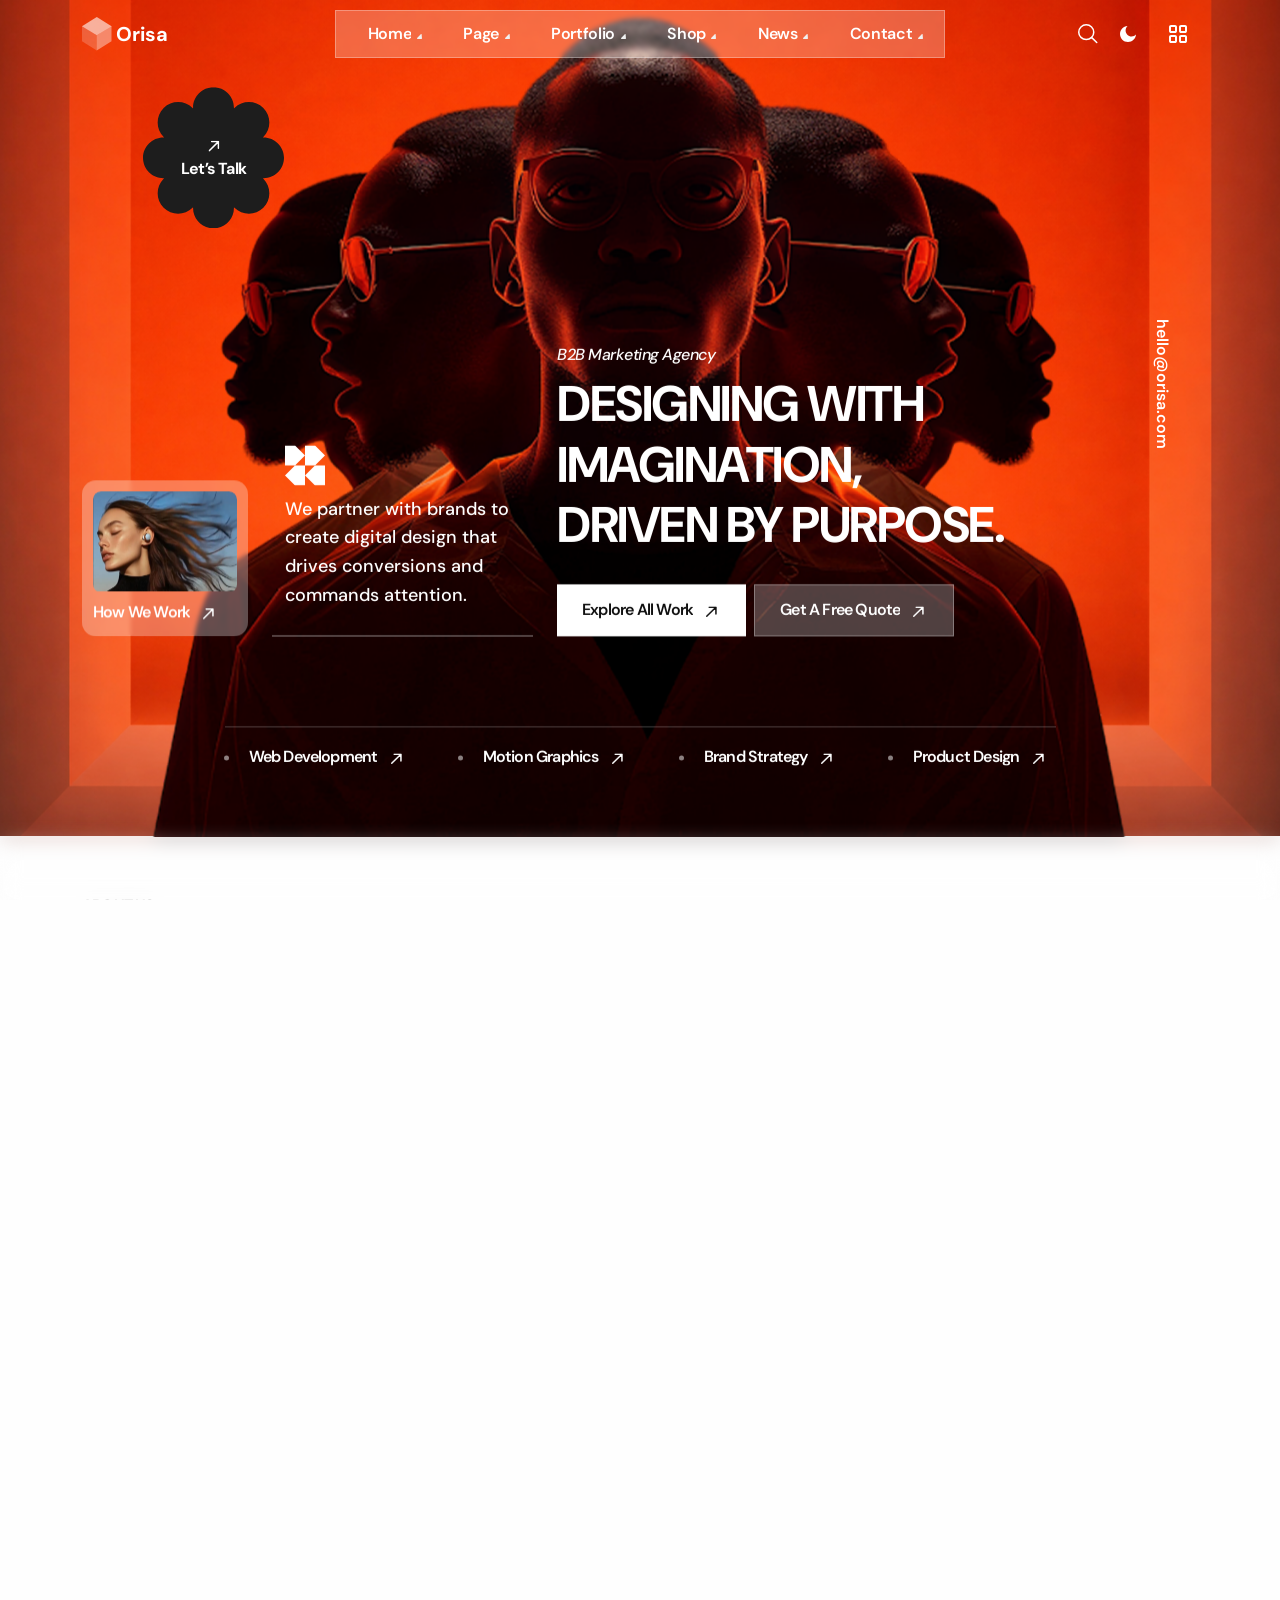
==== index.html @ fa0fd59b "first commit" ====
<!doctype html>
<html lang="en" data-bs-theme="light">

<head>
    <!-- prettier-ignore -->
    <meta charset="UTF-8">
    <meta name="viewport" content="width=device-width, initial-scale=1.0">
    <meta http-equiv="x-ua-compatible" content="ie=edge">
    <meta name="description" content="Orisa — Creative Agency &amp; Portfolio HTML Template. Multi-demo layout kit built with Bootstrap 5.">
    <title>Orisa - Creative Agency & Portfolio HTML Template</title>
    <!-- Favicon icon-->
    <link rel="shortcut icon" type="image/x-icon" href="assets/imgs/template/logo/favicon.svg">

    <!-- Libs CSS -->
    <link rel="stylesheet" href="assets/css/vendors/carouselTicker.css">
    <link rel="stylesheet" href="assets/css/vendors/bootstrap.min.css">
    <link rel="stylesheet" href="assets/css/vendors/swiper-bundle.min.css">
    <link rel="stylesheet" href="assets/css/vendors/nice-select.css">
    <link rel="stylesheet" href="assets/css/vendors/font-awesome-pro.css">
    <link rel="stylesheet" href="assets/css/vendors/magnific-popup.css">
    <link rel="stylesheet" href="assets/css/vendors/odometer.css">
    <link rel="stylesheet" href="assets/css/vendors/spacing.css">

    <!-- Main CSS -->
    <link rel="stylesheet" href="assets/css/main.css">
</head>

<body class="at-magic-cursor">
    <!-- prettier-ignore -->

    <!--search-form-start -->
    <div class="at-search-body-overlay"></div>
    <div class="at-search-form-toggle">
        <div class="container">
            <div class="row mb-60">
                <div class="col-lg-12">
                    <div class="at-search-top d-flex justify-content-between align-items-center">
                        <div class="at-header-logo at-search-logo">
                            <a href="index.html">
                                <img data-width="30" src="assets/imgs/template/logo/favicon.svg" alt="Orisa">
                                <p class="h6 fw-700 fz-24 mb-0">Orisa</p>
                            </a>
                        </div>
                        <button class="at-search-close">
                            <i class="fa-light fa-xmark"></i>
                        </button>
                    </div>
                </div>
            </div>
            <div class="row justify-content-center">
                <div class="col-lg-12">
                    <div class="at-search-form">
                        <form action="#">
                            <div class="at-search-form-input">
                                <input type="text" placeholder="Find what you need…" required>
                                <span class="at-search-focus-border"></span>
                                <button class="at-search-form-btn at-btn" type="submit">
                                    <span>
                                        <span class="text-1">Search</span>
                                        <span class="text-2">Search</span>
                                    </span>
                                    <i class="icon-arrow-right">
                                        <svg xmlns="http://www.w3.org/2000/svg" width="14" height="12" viewBox="0 0 14 12" fill="none">
                                            <path d="M8.33333 1L13 5.66667M13 5.66667L8.33333 10.3333M13 5.66667H1" stroke="currentColor" stroke-width="2" stroke-linecap="round" stroke-linejoin="round" />
                                        </svg>
                                        <svg xmlns="http://www.w3.org/2000/svg" width="14" height="12" viewBox="0 0 14 12" fill="none">
                                            <path d="M8.33333 1L13 5.66667M13 5.66667L8.33333 10.3333M13 5.66667H1" stroke="currentColor" stroke-width="2" stroke-linecap="round" stroke-linejoin="round" />
                                        </svg>
                                    </i>
                                </button>
                            </div>
                        </form>
                    </div>
                </div>
                <div class="col-12">
                    <div class="at-categories">
                        <h3 class="at-categories-title">Popular searches</h3>
                        <ul class="at-categories-list">
                            <li><a href="#" class="at-categories-item">UI / UX Design</a></li>
                            <li><a href="#" class="at-categories-item">Photography</a></li>
                            <li><a href="#" class="at-categories-item">Digital Marketing</a></li>
                            <li><a href="#" class="at-categories-item">Creative</a></li>
                            <li><a href="#" class="at-categories-item">Innovative</a></li>
                            <li><a href="#" class="at-categories-item">Visionary</a></li>
                            <li><a href="#" class="at-categories-item">Disruptive</a></li>
                            <li><a href="#" class="at-categories-item">Adaptive</a></li>
                            <li><a href="#" class="at-categories-item">Reliable</a></li>
                            <li><a href="#" class="at-categories-item">Scalable</a></li>
                            <li><a href="#" class="at-categories-item">Impactful</a></li>
                            <li><a href="#" class="at-categories-item">Dynamic</a></li>
                        </ul>
                    </div>
                </div>
            </div>
        </div>
    </div>
    <!-- search-form-end -->
    <header>

        <!-- header 1 area start -->
        <div class="at-header-area at-header-spacing header-transparent">
            <div class="container">
                <div class="row align-items-center">
                    <div class="col-xl-2 col-6">
                        <div class="at-header-logo changeless">
                            <a href="index.html">
                                <img data-width="30" src="assets/imgs/template/logo/favicon-dark.svg" alt="Orisa">
                                <p class="h6 fw-700 fz-24 text-white mb-0">Orisa</p>
                            </a>
                        </div>
                    </div>
                    <div class="col-xl-8 mx-auto d-none d-xl-flex justify-content-center">
                        <div class="at-main-menu menu-light d-inline-flex justify-content-center style-1">
                            <nav class="at-mobile-menu-active">
                                <ul>
                                    <li class="has-dropdown">
                                        <a href="#">Home</a>
                                        <div class="at-submenu submenu at-megamenu">
                                            <div class="row">
                                                <div class="col-xl-6">
                                                    <div class="at-megamenu-box">
                                                        <div class="at-megamenu-title-wrap">
                                                            <span class="at-megamenu-title">Light Version</span>
                                                            <svg xmlns="http://www.w3.org/2000/svg" width="13" height="13" viewBox="0 0 13 13" fill="none">
                                                                <path d="M10.0208 3.41421L1.41421 12.0208L0 10.6066L8.60659 2H1.02082V0H12.0208V11H10.0208V3.41421Z" fill="currentColor" />
                                                            </svg>
                                                        </div>
                                                        <ul>
                                                            <li><a href="index.html">01. Creative Agency</a></li>
                                                            <li><a href="index-2.html">02. Digital Agency</a></li>
                                                            <li><a href="index-3.html">03. Marketing Agency</a></li>
                                                            <li><a href="index-4.html">04. AI & Tech Agency</a></li>
                                                            <li><a href="index-5.html">05. Personal Creative</a></li>
                                                            <li><a href="index-6.html">06. Branding Studio</a></li>
                                                            <li><a href="index-7.html">07. Startup Agency</a></li>
                                                            <li><a href="index-8.html">08. UI/UX Agency</a></li>
                                                            <li><a href="index-9.html">09. Morden Agency</a></li>
                                                            <li><a href="index-10.html">10. 3D Studio</a></li>
                                                            <li><a href="index-11.html">11. Motion & Video Studio</a></li>
                                                            <li><a href="index-12.html">12. Minimal Portfolio</a></li>
                                                            <li><a href="index-13.html">13. Architecture Studio</a></li>
                                                            <li><a href="index-14.html">14. Photography Showcase</a></li>
                                                            <li><a href="index-15.html">15. Agency Portfolio</a></li>
                                                        </ul>
                                                    </div>
                                                </div>
                                                <div class="col-xl-6">
                                                    <div class="at-megamenu-box">
                                                        <div class="at-megamenu-title-wrap">
                                                            <span class="at-megamenu-title">Dark Version</span>
                                                            <svg xmlns="http://www.w3.org/2000/svg" width="13" height="13" viewBox="0 0 13 13" fill="none">
                                                                <path d="M10.0208 3.41421L1.41421 12.0208L0 10.6066L8.60659 2H1.02082V0H12.0208V11H10.0208V3.41421Z" fill="currentColor" />
                                                            </svg>
                                                        </div>
                                                        <ul>
                                                            <li><a href="index-dark.html">01. Creative Agency</a></li>
                                                            <li><a href="index-2-dark.html">02. Digital Agency</a></li>
                                                            <li><a href="index-3-dark.html">03. Marketing Agency</a></li>
                                                            <li><a href="index-4-dark.html">04. AI & Tech Agency</a></li>
                                                            <li><a href="index-5-dark.html">05. Personal Creative</a></li>
                                                            <li><a href="index-6-dark.html">06. Branding Studio</a></li>
                                                            <li><a href="index-7-dark.html">07. Startup Agency</a></li>
                                                            <li><a href="index-8-dark.html">08. UI/UX Agency</a></li>
                                                            <li><a href="index-9-dark.html">09. Morden Agency</a></li>
                                                            <li><a href="index-10-dark.html">10. 3D Studio</a></li>
                                                            <li><a href="index-11-dark.html">11. Motion & Video Studio</a></li>
                                                            <li><a href="index-12-dark.html">12. Minimal Portfolio</a></li>
                                                            <li><a href="index-13-dark.html">13. Architecture Studio</a></li>
                                                            <li><a href="index-14-dark.html">14. Photography Studio</a></li>
                                                            <li><a href="index-15-dark.html">15. Agency Portfolio</a></li>
                                                        </ul>
                                                    </div>
                                                </div>
                                            </div>
                                        </div>
                                    </li>
                                    <li class="has-dropdown">
                                        <a href="#">Page</a>
                                        <div class="at-submenu submenu at-megamenu">
                                            <div class="row">
                                                <div class="col-xl-4">
                                                    <div class="at-megamenu-box">
                                                        <div class="at-megamenu-title-wrap">
                                                            <span class="at-megamenu-title">About Us</span>
                                                            <svg xmlns="http://www.w3.org/2000/svg" width="13" height="13" viewBox="0 0 13 13" fill="none">
                                                                <path d="M10.0208 3.41421L1.41421 12.0208L0 10.6066L8.60659 2H1.02082V0H12.0208V11H10.0208V3.41421Z" fill="currentColor" />
                                                            </svg>
                                                        </div>
                                                        <ul>
                                                            <li><a href="about-1.html">About 01</a></li>
                                                            <li><a href="about-2.html">About 02</a></li>
                                                            <li><a href="about-3.html">About 03</a></li>
                                                        </ul>
                                                    </div>
                                                </div>
                                                <div class="col-xl-4">
                                                    <div class="at-megamenu-box">
                                                        <div class="at-megamenu-title-wrap">
                                                            <span class="at-megamenu-title">Services</span>
                                                            <svg xmlns="http://www.w3.org/2000/svg" width="13" height="13" viewBox="0 0 13 13" fill="none">
                                                                <path d="M10.0208 3.41421L1.41421 12.0208L0 10.6066L8.60659 2H1.02082V0H12.0208V11H10.0208V3.41421Z" fill="currentColor" />
                                                            </svg>
                                                        </div>
                                                        <ul>
                                                            <li><a href="services-1.html">Service 01</a></li>
                                                            <li><a href="services-2.html">Service 02</a></li>
                                                            <li><a href="services-3.html">Service 03</a></li>
                                                            <li><a href="services-details.html">Service Details</a></li>
                                                        </ul>
                                                    </div>
                                                </div>
                                                <div class="col-xl-4">
                                                    <div class="at-megamenu-box">
                                                        <div class="at-megamenu-title-wrap">
                                                            <span class="at-megamenu-title">Other</span>
                                                            <svg xmlns="http://www.w3.org/2000/svg" width="13" height="13" viewBox="0 0 13 13" fill="none">
                                                                <path d="M10.0208 3.41421L1.41421 12.0208L0 10.6066L8.60659 2H1.02082V0H12.0208V11H10.0208V3.41421Z" fill="currentColor" />
                                                            </svg>
                                                        </div>
                                                        <ul>
                                                            <li><a href="team.html">Team</a></li>
                                                            <li><a href="team-details.html">Team Details</a></li>
                                                            <li><a href="pricing.html">Pricing</a></li>
                                                            <li><a href="coming-soon.html">Coming Soon</a></li>
                                                            <li><a href="faqs.html">FAQs</a></li>
                                                            <li><a href="404.html">404 Page</a></li>
                                                        </ul>
                                                    </div>
                                                </div>
                                            </div>
                                        </div>
                                    </li>
                                    <li class="has-dropdown">
                                        <a href="#">Portfolio</a>
                                        <div class="at-submenu submenu at-megamenu">
                                            <div class="row">
                                                <div class="col-xl-4">
                                                    <div class="at-megamenu-box">
                                                        <div class="at-megamenu-title-wrap">
                                                            <span class="at-megamenu-title">Creative</span>
                                                            <svg xmlns="http://www.w3.org/2000/svg" width="13" height="13" viewBox="0 0 13 13" fill="none">
                                                                <path d="M10.0208 3.41421L1.41421 12.0208L0 10.6066L8.60659 2H1.02082V0H12.0208V11H10.0208V3.41421Z" fill="currentColor" />
                                                            </svg>
                                                        </div>
                                                        <ul>
                                                            <li><a href="portfolio-cinema.html">Portfolio Cinema</a></li>
                                                            <li><a href="portfolio-split.html">Portfolio Split</a></li>
                                                            <li><a href="portfolio-stack.html">Portfolio Stack</a></li>
                                                            <li><a href="portfolio-curtain.html">Portfolio Curtain</a></li>
                                                            <li><a href="portfolio-zstack.html">Portfolio Z-Stack</a></li>
                                                            <li><a href="portfolio-vista.html">Portfolio Vista</a></li>
                                                            <li><a href="portfolio-horizontal.html">Portfolio Horizontal</a></li>
                                                            <li><a href="portfolio-gallery.html">Portfolio Gallery</a></li>
                                                        </ul>
                                                    </div>
                                                </div>
                                                <div class="col-xl-4">
                                                    <div class="at-megamenu-box">
                                                        <div class="at-megamenu-title-wrap">
                                                            <span class="at-megamenu-title">Classic</span>
                                                            <svg xmlns="http://www.w3.org/2000/svg" width="13" height="13" viewBox="0 0 13 13" fill="none">
                                                                <path d="M10.0208 3.41421L1.41421 12.0208L0 10.6066L8.60659 2H1.02082V0H12.0208V11H10.0208V3.41421Z" fill="currentColor" />
                                                            </svg>
                                                        </div>
                                                        <ul>
                                                            <li><a href="portfolio-1.html">Portfolio 01</a></li>
                                                            <li><a href="portfolio-2.html">Portfolio 02</a></li>
                                                            <li><a href="portfolio-3.html">Portfolio 03</a></li>
                                                            <li><a href="portfolio-4.html">Portfolio 04</a></li>
                                                            <li><a href="portfolio-5.html">Portfolio 05</a></li>
                                                            <li><a href="portfolio-6.html">Portfolio 06</a></li>
                                                        </ul>
                                                    </div>
                                                </div>
                                                <div class="col-xl-4">
                                                    <div class="at-megamenu-box">
                                                        <div class="at-megamenu-title-wrap">
                                                            <span class="at-megamenu-title">Details</span>
                                                            <svg xmlns="http://www.w3.org/2000/svg" width="13" height="13" viewBox="0 0 13 13" fill="none">
                                                                <path d="M10.0208 3.41421L1.41421 12.0208L0 10.6066L8.60659 2H1.02082V0H12.0208V11H10.0208V3.41421Z" fill="currentColor" />
                                                            </svg>
                                                        </div>
                                                        <ul>
                                                            <li><a href="portfolio-details-1.html">Portfolio Details 01</a></li>
                                                            <li><a href="portfolio-details-2.html">Portfolio Details 02</a></li>
                                                            <li><a href="portfolio-details-3.html">Portfolio Details 03</a></li>
                                                            <li><a href="portfolio-details-4.html">Portfolio Details 04</a></li>
                                                            <li><a href="portfolio-details-5.html">Portfolio Details 05</a></li>
                                                            <li><a href="portfolio-details-6.html">Portfolio Details 06</a></li>
                                                        </ul>
                                                    </div>
                                                </div>
                                            </div>
                                        </div>
                                    </li>
                                    <li class="has-dropdown">
                                        <a href="#">Shop</a>
                                        <ul class="at-submenu submenu">
                                            <li><a href="product-archive.html">Products Listing</a></li>
                                            <li><a href="product-details.html">Product Details</a></li>
                                            <li><a href="product-cart.html">Cart</a></li>
                                            <li><a href="product-checkout.html">Checkout</a></li>
                                        </ul>
                                    </li>
                                    <li class="has-dropdown">
                                        <a href="#">News</a>
                                        <ul class="at-submenu submenu">
                                            <li><a href="archive-1.html">Blog 01</a></li>
                                            <li><a href="archive-2.html">Blog 02</a></li>
                                            <li><a href="archive-3.html">Blog 03</a></li>
                                            <li><a href="archive-4.html">Blog 04</a></li>
                                            <li><a href="blog-details.html">Post Details</a></li>
                                        </ul>
                                    </li>
                                    <li class="has-dropdown">
                                        <a href="#">Contact</a>
                                        <ul class="at-submenu submenu">
                                            <li><a href="contact-1.html">Contact 01</a></li>
                                            <li><a href="contact-2.html">Contact 02</a></li>
                                        </ul>
                                    </li>
                                </ul>
                            </nav>
                        </div>
                    </div>
                    <div class="col-xl-2 col-6">
                        <div class="at-header-right gap-3 d-flex justify-content-end align-items-center">
                            <button class="at-header-search-btn at-search-click">
                                <svg width="20" height="20" viewBox="0 0 20 20" fill="none" xmlns="http://www.w3.org/2000/svg">
                                    <path d="M18.7508 18.5233L13.5538 13.392M13.5538 13.392C14.9604 12.0032 15.7506 10.1196 15.7506 8.15551C15.7506 6.19144 14.9604 4.30782 13.5538 2.91902C12.1472 1.53022 10.2395 0.75 8.25028 0.75C6.26108 0.75 4.35336 1.53022 2.94678 2.91902C1.54021 4.30782 0.75 6.19144 0.75 8.15551C0.75 10.1196 1.54021 12.0032 2.94678 13.392C4.35336 14.7808 6.26108 15.561 8.25028 15.561C10.2395 15.561 12.1472 14.7808 13.5538 13.392Z" stroke="#fff" stroke-width="1.5" stroke-linecap="round" stroke-linejoin="round" />
                                </svg>
                            </button>
                            <div class="dark-light-mode">
                                <label for="switch" class="toggle dark-light-switcher">
                                    <input type="checkbox" class="input" id="switch">
                                    <span class="icon icon--moon">
                                        <svg xmlns="http://www.w3.org/2000/svg" width="16" height="16" viewBox="0 0 16 16" fill="none">
                                            <path d="M7.51166 0C6.33857 1.09609 5.6053 2.65694 5.6053 4.38904C5.6053 7.70586 8.29416 10.3947 11.611 10.3947C13.3431 10.3947 14.9039 9.66146 16 8.48836C15.7439 12.6798 12.2635 16 8.00757 16C3.58511 16 0 12.4149 0 7.99245C0 3.73655 3.32017 0.256105 7.51166 0Z" fill="white" />
                                        </svg>
                                    </span>
                                    <span class="icon icon--sun">
                                        <svg xmlns="http://www.w3.org/2000/svg" viewBox="0 0 24 24" fill="#fff" width="28" height="28">
                                            <path d="M12 2.25a.75.75 0 01.75.75v2.25a.75.75 0 01-1.5 0V3a.75.75 0 01.75-.75zM7.5 12a4.5 4.5 0 119 0 4.5 4.5 0 01-9 0zM18.894 6.166a.75.75 0 00-1.06-1.06l-1.591 1.59a.75.75 0 101.06 1.061l1.591-1.59zM21.75 12a.75.75 0 01-.75.75h-2.25a.75.75 0 010-1.5H21a.75.75 0 01.75.75zM17.834 18.894a.75.75 0 001.06-1.06l-1.59-1.591a.75.75 0 10-1.061 1.06l1.59 1.591zM12 18a.75.75 0 01.75.75V21a.75.75 0 01-1.5 0v-2.25A.75.75 0 0112 18zM7.758 17.303a.75.75 0 00-1.061-1.06l-1.591 1.59a.75.75 0 001.06 1.061l1.591-1.59zM6 12a.75.75 0 01-.75.75H3a.75.75 0 010-1.5h2.25A.75.75 0 016 12zM6.697 7.757a.75.75 0 001.06-1.06l-1.59-1.591a.75.75 0 00-1.061 1.06l1.59 1.591z">
                                            </path>
                                        </svg>
                                    </span>
                                </label>
                            </div>
                            <button class="at-menu-bar at-header-sidebar-btn text-white">
                                <svg xmlns="http://www.w3.org/2000/svg" width="18" height="18" viewBox="0 0 18 18" fill="none">
                                    <path d="M1 2C1 1.73478 1.10536 1.48043 1.29289 1.29289C1.48043 1.10536 1.73478 1 2 1H6C6.26522 1 6.51957 1.10536 6.70711 1.29289C6.89464 1.48043 7 1.73478 7 2V6C7 6.26522 6.89464 6.51957 6.70711 6.70711C6.51957 6.89464 6.26522 7 6 7H2C1.73478 7 1.48043 6.89464 1.29289 6.70711C1.10536 6.51957 1 6.26522 1 6V2ZM11 2C11 1.73478 11.1054 1.48043 11.2929 1.29289C11.4804 1.10536 11.7348 1 12 1H16C16.2652 1 16.5196 1.10536 16.7071 1.29289C16.8946 1.48043 17 1.73478 17 2V6C17 6.26522 16.8946 6.51957 16.7071 6.70711C16.5196 6.89464 16.2652 7 16 7H12C11.7348 7 11.4804 6.89464 11.2929 6.70711C11.1054 6.51957 11 6.26522 11 6V2ZM1 12C1 11.7348 1.10536 11.4804 1.29289 11.2929C1.48043 11.1054 1.73478 11 2 11H6C6.26522 11 6.51957 11.1054 6.70711 11.2929C6.89464 11.4804 7 11.7348 7 12V16C7 16.2652 6.89464 16.5196 6.70711 16.7071C6.51957 16.8946 6.26522 17 6 17H2C1.73478 17 1.48043 16.8946 1.29289 16.7071C1.10536 16.5196 1 16.2652 1 16V12ZM11 12C11 11.7348 11.1054 11.4804 11.2929 11.2929C11.4804 11.1054 11.7348 11 12 11H16C16.2652 11 16.5196 11.1054 16.7071 11.2929C16.8946 11.4804 17 11.7348 17 12V16C17 16.2652 16.8946 16.5196 16.7071 16.7071C16.5196 16.8946 16.2652 17 16 17H12C11.7348 17 11.4804 16.8946 11.2929 16.7071C11.1054 16.5196 11 16.2652 11 16V12Z" stroke="currentColor" stroke-width="2" stroke-linecap="round" stroke-linejoin="round" />
                                </svg>
                            </button>
                        </div>
                    </div>
                </div>
            </div>
        </div>
        <!-- header area end -->

        <!-- sticky-menu-area -->
        <button id="header-sticky" class="hamburger-open-btn hamburger-sticky-menu">
            <span>MENU</span>
            <span class="icon">

                <svg xmlns="http://www.w3.org/2000/svg" width="24" height="24" viewBox="0 0 24 24" fill="none">
                    <path d="M4 5C4 4.73478 4.10536 4.48043 4.29289 4.29289C4.48043 4.10536 4.73478 4 5 4H9C9.26522 4 9.51957 4.10536 9.70711 4.29289C9.89464 4.48043 10 4.73478 10 5V9C10 9.26522 9.89464 9.51957 9.70711 9.70711C9.51957 9.89464 9.26522 10 9 10H5C4.73478 10 4.48043 9.89464 4.29289 9.70711C4.10536 9.51957 4 9.26522 4 9V5ZM14 5C14 4.73478 14.1054 4.48043 14.2929 4.29289C14.4804 4.10536 14.7348 4 15 4H19C19.2652 4 19.5196 4.10536 19.7071 4.29289C19.8946 4.48043 20 4.73478 20 5V9C20 9.26522 19.8946 9.51957 19.7071 9.70711C19.5196 9.89464 19.2652 10 19 10H15C14.7348 10 14.4804 9.89464 14.2929 9.70711C14.1054 9.51957 14 9.26522 14 9V5ZM4 15C4 14.7348 4.10536 14.4804 4.29289 14.2929C4.48043 14.1054 4.73478 14 5 14H9C9.26522 14 9.51957 14.1054 9.70711 14.2929C9.89464 14.4804 10 14.7348 10 15V19C10 19.2652 9.89464 19.5196 9.70711 19.7071C9.51957 19.8946 9.26522 20 9 20H5C4.73478 20 4.48043 19.8946 4.29289 19.7071C4.10536 19.5196 4 19.2652 4 19V15ZM14 15C14 14.7348 14.1054 14.4804 14.2929 14.2929C14.4804 14.1054 14.7348 14 15 14H19C19.2652 14 19.5196 14.1054 19.7071 14.2929C19.8946 14.4804 20 14.7348 20 15V19C20 19.2652 19.8946 19.5196 19.7071 19.7071C19.5196 19.8946 19.2652 20 19 20H15C14.7348 20 14.4804 19.8946 14.2929 19.7071C14.1054 19.5196 14 19.2652 14 19V15Z" stroke="currentColor" stroke-width="2" stroke-linecap="round" stroke-linejoin="round" />
                </svg>
            </span>
        </button>
        <!-- sticky-menu-end -->

    </header>
    <!-- at-offcanvus-area-start -->
    <div class="at-offcanvas-area">
        <div class="at-offcanvas">
            <div class="at-offcanvas-top d-flex align-items-center justify-content-between">
                <div class="at-offcanvas-logo">
                    <a href="index.html">
                        <img data-width="30" src="assets/imgs/template/logo/favicon.svg" alt="Orisa">
                        <p class="h6 fw-700 fz-24 mb-0">Orisa</p>
                    </a>
                </div>
                <div class="at-offcanvas-close-btn">
                    <button class="close-btn">
                        <svg width="37" height="38" viewBox="0 0 37 38" fill="none" xmlns="http://www.w3.org/2000/svg">
                            <path d="M9.19141 9.80762L27.5762 28.1924" stroke="currentColor" stroke-width="1.5" stroke-linecap="round" stroke-linejoin="round" />
                            <path d="M9.19141 28.1924L27.5762 9.80761" stroke="currentColor" stroke-width="1.5" stroke-linecap="round" stroke-linejoin="round" />
                        </svg>
                    </button>
                </div>
            </div>
            <div class="at-offcanvas-content d-none d-xl-block">
                <h3 class="at-offcanvas-title">Howdy!</h3>
                <p class="fz-font-lg">We blend strategy, creativity, and technology to help brands grow, connect, and stand out in an ever-evolving digital world. </p>
            </div>
            <div class="at-offcanvas-menu d-xl-none pb-50">
                <nav></nav>
            </div>
            <div class="at-offcanvas-gallery d-none d-xl-block">
                <div class="sec-2-home-5__avatars-row d-flex gap-2">
                    <div class="sec-2-home-5__avatar-sm at-offcanvas-gallery-img">
                        <img class="img-cover" src="assets/imgs/template/avatar/avatar-10.webp" alt="orisa">
                    </div>
                    <div class="sec-2-home-5__avatar-sm at-offcanvas-gallery-img">
                        <img class="img-cover" src="assets/imgs/template/avatar/avatar-11.webp" alt="orisa">
                    </div>
                    <div class="sec-2-home-5__avatar-sm at-offcanvas-gallery-img">
                        <img class="img-cover" src="assets/imgs/template/avatar/avatar-12.webp" alt="orisa">
                    </div>
                    <div class="sec-2-home-5__avatar-sm at-offcanvas-gallery-img">
                        <img class="img-cover" src="assets/imgs/template/avatar/avatar-13.webp" alt="orisa">
                    </div>
                    <div class="sec-2-home-5__avatar-sm at-offcanvas-gallery-img">
                        <img class="img-cover" src="assets/imgs/template/avatar/avatar-14.webp" alt="orisa">
                    </div>
                </div>
            </div>
            <div class="at-offcanvas-contact">
                <h4 class="h5 at-offcanvas-title sm">Get in touch</h4>
                <ul>
                    <li><a class="fz-font-lg" href="tel:2125557398">(212) 555-7398</a></li>
                    <li><a class="fz-font-lg" href="mailto:hello@aleric.com">hello@orisa.com</a></li>
                    <li>
                        <a class="fz-font-lg" href="#">
                            245 Fifth Avenue, Suite 1800 <br>
                            New York, NY 10016, USA
                        </a>
                    </li>
                </ul>
            </div>
            <div class="at-offcanvas-social">
                <h3 class="at-offcanvas-title sm">Follow Us</h3>
                <ul class="at-offcanvas-social__grid">
                    <li>
                        <a href="#" class="at-offcanvas-social__link" aria-label="Twitter">
                            <svg xmlns="http://www.w3.org/2000/svg" width="18" height="18" viewBox="0 0 16 15" fill="none" aria-hidden="true">
                                <path fill-rule="evenodd" clip-rule="evenodd" d="M0 0H5.25L8.98421 5.21053L13.5 0H15.5L9.8895 6.47368L16 15H10.75L7.01579 9.7895L2.5 15H0.5L6.11053 8.52632L0 0ZM11.5204 13.5L2.92043 1.5H4.47957L13.0796 13.5H11.5204Z" fill="currentColor" />
                            </svg>
                            <span>Twitter</span>
                        </a>
                    </li>
                    <li>
                        <a href="#" class="at-offcanvas-social__link" aria-label="Facebook">
                            <svg xmlns="http://www.w3.org/2000/svg" width="18" height="18" viewBox="0 0 18 18" fill="none" aria-hidden="true">
                                <path d="M12.4024 18V11.0344H14.7347L15.0838 8.3265H12.4024V6.59765C12.4024 5.81364 12.62 5.27934 13.7443 5.27934L15.1783 5.27867V2.85676C14.9302 2.82382 14.0791 2.75006 13.0888 2.75006C11.0213 2.75006 9.606 4.01198 9.606 6.32952V8.3265H7.2677V11.0344H9.606V18H1C0.44772 18 0 17.5523 0 17V1C0 0.44772 0.44772 0 1 0H17C17.5523 0 18 0.44772 18 1V17C18 17.5523 17.5523 18 17 18H12.4024Z" fill="currentColor" />
                            </svg>
                            <span>Facebook</span>
                        </a>
                    </li>
                    <li>
                        <a href="#" class="at-offcanvas-social__link" aria-label="LinkedIn">
                            <svg xmlns="http://www.w3.org/2000/svg" width="18" height="18" viewBox="0 0 18 18" fill="none" aria-hidden="true">
                                <path d="M15.3352 15.339H12.6697V11.1622C12.6697 10.1662 12.6495 8.8845 11.2807 8.8845C9.89102 8.8845 9.67872 9.9683 9.67872 11.0887V15.339H7.01322V6.75H9.57372V7.9207H9.60822C9.96602 7.2457 10.836 6.53325 12.1357 6.53325C14.8365 6.53325 15.336 8.3108 15.336 10.6245L15.3352 15.339ZM4.00275 5.57475C3.14475 5.57475 2.4555 4.88025 2.4555 4.026C2.4555 3.1725 3.1455 2.47875 4.00275 2.47875C4.85775 2.47875 5.55075 3.1725 5.55075 4.026C5.55075 4.88025 4.857 5.57475 4.00275 5.57475ZM5.33925 15.339H2.66625V6.75H5.33925V15.339ZM16.6687 0H1.32825C0.594 0 0 0.5805 0 1.29675V16.7033C0 17.4202 0.594 18 1.32825 18H16.6665C17.4 18 18 17.4202 18 16.7033V1.29675C18 0.5805 17.4 0 16.6665 0H16.6687Z" fill="currentColor" />
                            </svg>
                            <span>Linkedin</span>
                        </a>
                    </li>
                    <li>
                        <a href="#" class="at-offcanvas-social__link" aria-label="Instagram">
                            <svg xmlns="http://www.w3.org/2000/svg" width="18" height="18" viewBox="0 0 18 18" fill="none" aria-hidden="true">
                                <path d="M9.92475 0C10.9376 0.00167406 11.4509 0.00703828 11.8945 0.0202418L12.0692 0.025948C12.2709 0.0331213 12.47 0.0421215 12.7101 0.0533719C13.6678 0.0976265 14.3211 0.249129 14.8949 0.471887C15.4881 0.700648 15.9892 1.00966 16.4894 1.50993C16.9889 2.0102 17.298 2.51271 17.5275 3.10448C17.7494 3.67751 17.901 4.33153 17.946 5.28931C17.9567 5.52933 17.9653 5.72841 17.9725 5.93024L17.9781 6.10492C17.9913 6.5484 17.9973 7.06177 17.9992 8.07471L17.9999 8.74577C18 8.82777 18 8.91237 18 8.99967L17.9999 9.25357L17.9994 9.92472C17.9977 10.9376 17.9923 11.451 17.9791 11.8944L17.9734 12.0691C17.9662 12.271 17.9572 12.4701 17.946 12.7101C17.9017 13.6679 17.7494 14.3211 17.5275 14.8949C17.2987 15.4882 16.9889 15.9892 16.4894 16.4895C15.9892 16.989 15.4859 17.298 14.8949 17.5275C14.3211 17.7495 13.6678 17.901 12.7101 17.946C12.47 17.9567 12.2709 17.9654 12.0692 17.9725L11.8945 17.9781C11.4509 17.9914 10.9376 17.9973 9.92475 17.9993L9.25359 18C9.1716 18 9.087 18 8.99969 18H8.7458L8.07464 17.9994C7.06175 17.9977 6.54839 17.9924 6.1049 17.9791L5.93022 17.9734C5.72839 17.9662 5.5293 17.9572 5.2893 17.946C4.33151 17.9018 3.67899 17.7495 3.10448 17.5275C2.51195 17.2988 2.01018 16.989 1.50992 16.4895C1.00965 15.9892 0.701394 15.4859 0.471886 14.8949C0.249129 14.3211 0.0983735 13.6679 0.053372 12.7101C0.0426796 12.4701 0.0339582 12.271 0.026893 12.0691L0.0212318 11.8944C0.00806435 11.451 0.00206123 10.9376 0.000117163 9.92472L0 8.07471C0.00167406 7.06177 0.00702925 6.5484 0.0202327 6.10492L0.0259479 5.93024C0.0331212 5.72841 0.0421216 5.52933 0.053372 5.28931C0.0976175 4.33078 0.249129 3.67825 0.471886 3.10448C0.700638 2.51196 1.00965 2.0102 1.50992 1.50993C2.01018 1.00966 2.51271 0.701396 3.10448 0.471887C3.67825 0.249129 4.33077 0.0983735 5.2893 0.0533719C5.5293 0.0426885 5.72839 0.0339673 5.93022 0.026902L6.1049 0.0212407C6.54839 0.00806417 7.06175 0.00206102 8.07464 0.000116949L9.92475 0ZM8.99969 4.49953C6.51298 4.49953 4.49952 6.51518 4.49952 8.99967C4.49952 11.4864 6.51517 13.4998 8.99969 13.4998C11.4864 13.4998 13.4998 11.4842 13.4998 8.99967C13.4998 6.513 11.4841 4.49953 8.99969 4.49953ZM8.99969 6.2996C10.491 6.2996 11.6998 7.50805 11.6998 8.99967C11.6998 10.4909 10.4913 11.6998 8.99969 11.6998C7.50843 11.6998 6.29958 10.4914 6.29958 8.99967C6.29958 7.50841 7.50798 6.2996 8.99969 6.2996ZM13.7249 3.14949C13.1045 3.14949 12.5998 3.65342 12.5998 4.27376C12.5998 4.89411 13.1037 5.39882 13.7249 5.39882C14.3452 5.39882 14.8499 4.89489 14.8499 4.27376C14.8499 3.65342 14.3443 3.14871 13.7249 3.14949Z" fill="currentColor" />
                            </svg>
                            <span>Instagram</span>
                        </a>
                    </li>
                    <li>
                        <a href="#" class="at-offcanvas-social__link" aria-label="Youtube">
                            <svg xmlns="http://www.w3.org/2000/svg" width="18" height="13" viewBox="0 0 18 13" fill="none" aria-hidden="true">
                                <path fill-rule="evenodd" clip-rule="evenodd" d="M16.0322 0.388283C16.8071 0.602295 17.4162 1.23059 17.6237 2.03009C17.9985 3.47775 18 6.49997 18 6.49997C18 6.49997 18 9.52214 17.6237 10.9698C17.4162 11.7694 16.8071 12.3977 16.0322 12.6116C14.6291 13 8.99997 13 8.99997 13C8.99997 13 3.37092 13 1.96772 12.6116C1.1928 12.3977 0.583804 11.7694 0.376354 10.9698C-3.83173e-08 9.52214 0 6.49997 0 6.49997C0 6.49997 -3.83173e-08 3.47775 0.376354 2.03009C0.583804 1.23059 1.1928 0.602295 1.96772 0.388283C3.37092 1.18595e-07 8.99997 0 8.99997 0C8.99997 0 14.6291 1.18595e-07 16.0322 0.388283ZM11.8751 6.50027L7.19879 9.2855V3.71499L11.8751 6.50027Z" fill="currentColor" />
                            </svg>
                            <span>Youtube</span>
                        </a>
                    </li>
                </ul>
            </div>
        </div>
    </div>
    <div class="body-overlay"></div>
    <!-- at-offcanvus-area-end -->

    <!-- offcanvas 2 start -->
    <div class="at-offcanvas-2-area">
        <div class="offcanvas-bg"></div>
        <div class="at-offcanvas-2-wrapper offcanvas-menu">
            <div class="at-offcanvas-2-left">
                <div class="at-header-logo d-flex justify-content-between align-items-center mb-50">
                    <a href="index.html">
                        <img class="dark-mode-invert" data-width="30" src="assets/imgs/template/logo/favicon.svg" alt="Orisa">
                        <p class="h6 fw-700 fz-24 mb-0">Orisa</p>
                    </a>
                    <span class="hamburger-close-btn">
                        <svg width="37" height="38" viewBox="0 0 37 38" fill="none" xmlns="http://www.w3.org/2000/svg">
                            <path d="M9.19141 9.80762L27.5762 28.1924" stroke="currentColor" stroke-width="1.5" stroke-linecap="round" stroke-linejoin="round" />
                            <path d="M9.19141 28.1924L27.5762 9.80761" stroke="currentColor" stroke-width="1.5" stroke-linecap="round" stroke-linejoin="round" />
                        </svg>
                    </span>
                </div>
                <div class="at-offcanvas-menu counter-row">
                    <nav></nav>
                </div>
                <div class="at-offcanvas-social">
                    <ul class="at-offcanvas-social__grid">
                        <li>
                            <a href="#" class="at-offcanvas-social__link" aria-label="Twitter">
                                <svg xmlns="http://www.w3.org/2000/svg" width="18" height="18" viewBox="0 0 16 15" fill="none" aria-hidden="true">
                                    <path fill-rule="evenodd" clip-rule="evenodd" d="M0 0H5.25L8.98421 5.21053L13.5 0H15.5L9.8895 6.47368L16 15H10.75L7.01579 9.7895L2.5 15H0.5L6.11053 8.52632L0 0ZM11.5204 13.5L2.92043 1.5H4.47957L13.0796 13.5H11.5204Z" fill="currentColor" />
                                </svg>
                                <span>Twitter</span>
                            </a>
                        </li>
                        <li>
                            <a href="#" class="at-offcanvas-social__link" aria-label="Facebook">
                                <svg xmlns="http://www.w3.org/2000/svg" width="18" height="18" viewBox="0 0 18 18" fill="none" aria-hidden="true">
                                    <path d="M12.4024 18V11.0344H14.7347L15.0838 8.3265H12.4024V6.59765C12.4024 5.81364 12.62 5.27934 13.7443 5.27934L15.1783 5.27867V2.85676C14.9302 2.82382 14.0791 2.75006 13.0888 2.75006C11.0213 2.75006 9.606 4.01198 9.606 6.32952V8.3265H7.2677V11.0344H9.606V18H1C0.44772 18 0 17.5523 0 17V1C0 0.44772 0.44772 0 1 0H17C17.5523 0 18 0.44772 18 1V17C18 17.5523 17.5523 18 17 18H12.4024Z" fill="currentColor" />
                                </svg>
                                <span>Facebook</span>
                            </a>
                        </li>
                        <li>
                            <a href="#" class="at-offcanvas-social__link" aria-label="LinkedIn">
                                <svg xmlns="http://www.w3.org/2000/svg" width="18" height="18" viewBox="0 0 18 18" fill="none" aria-hidden="true">
                                    <path d="M15.3352 15.339H12.6697V11.1622C12.6697 10.1662 12.6495 8.8845 11.2807 8.8845C9.89102 8.8845 9.67872 9.9683 9.67872 11.0887V15.339H7.01322V6.75H9.57372V7.9207H9.60822C9.96602 7.2457 10.836 6.53325 12.1357 6.53325C14.8365 6.53325 15.336 8.3108 15.336 10.6245L15.3352 15.339ZM4.00275 5.57475C3.14475 5.57475 2.4555 4.88025 2.4555 4.026C2.4555 3.1725 3.1455 2.47875 4.00275 2.47875C4.85775 2.47875 5.55075 3.1725 5.55075 4.026C5.55075 4.88025 4.857 5.57475 4.00275 5.57475ZM5.33925 15.339H2.66625V6.75H5.33925V15.339ZM16.6687 0H1.32825C0.594 0 0 0.5805 0 1.29675V16.7033C0 17.4202 0.594 18 1.32825 18H16.6665C17.4 18 18 17.4202 18 16.7033V1.29675C18 0.5805 17.4 0 16.6665 0H16.6687Z" fill="currentColor" />
                                </svg>
                                <span>Linkedin</span>
                            </a>
                        </li>
                        <li>
                            <a href="#" class="at-offcanvas-social__link" aria-label="Instagram">
                                <svg xmlns="http://www.w3.org/2000/svg" width="18" height="18" viewBox="0 0 18 18" fill="none" aria-hidden="true">
                                    <path d="M9.92475 0C10.9376 0.00167406 11.4509 0.00703828 11.8945 0.0202418L12.0692 0.025948C12.2709 0.0331213 12.47 0.0421215 12.7101 0.0533719C13.6678 0.0976265 14.3211 0.249129 14.8949 0.471887C15.4881 0.700648 15.9892 1.00966 16.4894 1.50993C16.9889 2.0102 17.298 2.51271 17.5275 3.10448C17.7494 3.67751 17.901 4.33153 17.946 5.28931C17.9567 5.52933 17.9653 5.72841 17.9725 5.93024L17.9781 6.10492C17.9913 6.5484 17.9973 7.06177 17.9992 8.07471L17.9999 8.74577C18 8.82777 18 8.91237 18 8.99967L17.9999 9.25357L17.9994 9.92472C17.9977 10.9376 17.9923 11.451 17.9791 11.8944L17.9734 12.0691C17.9662 12.271 17.9572 12.4701 17.946 12.7101C17.9017 13.6679 17.7494 14.3211 17.5275 14.8949C17.2987 15.4882 16.9889 15.9892 16.4894 16.4895C15.9892 16.989 15.4859 17.298 14.8949 17.5275C14.3211 17.7495 13.6678 17.901 12.7101 17.946C12.47 17.9567 12.2709 17.9654 12.0692 17.9725L11.8945 17.9781C11.4509 17.9914 10.9376 17.9973 9.92475 17.9993L9.25359 18C9.1716 18 9.087 18 8.99969 18H8.7458L8.07464 17.9994C7.06175 17.9977 6.54839 17.9924 6.1049 17.9791L5.93022 17.9734C5.72839 17.9662 5.5293 17.9572 5.2893 17.946C4.33151 17.9018 3.67899 17.7495 3.10448 17.5275C2.51195 17.2988 2.01018 16.989 1.50992 16.4895C1.00965 15.9892 0.701394 15.4859 0.471886 14.8949C0.249129 14.3211 0.0983735 13.6679 0.053372 12.7101C0.0426796 12.4701 0.0339582 12.271 0.026893 12.0691L0.0212318 11.8944C0.00806435 11.451 0.00206123 10.9376 0.000117163 9.92472L0 8.07471C0.00167406 7.06177 0.00702925 6.5484 0.0202327 6.10492L0.0259479 5.93024C0.0331212 5.72841 0.0421216 5.52933 0.053372 5.28931C0.0976175 4.33078 0.249129 3.67825 0.471886 3.10448C0.700638 2.51196 1.00965 2.0102 1.50992 1.50993C2.01018 1.00966 2.51271 0.701396 3.10448 0.471887C3.67825 0.249129 4.33077 0.0983735 5.2893 0.0533719C5.5293 0.0426885 5.72839 0.0339673 5.93022 0.026902L6.1049 0.0212407C6.54839 0.00806417 7.06175 0.00206102 8.07464 0.000116949L9.92475 0ZM8.99969 4.49953C6.51298 4.49953 4.49952 6.51518 4.49952 8.99967C4.49952 11.4864 6.51517 13.4998 8.99969 13.4998C11.4864 13.4998 13.4998 11.4842 13.4998 8.99967C13.4998 6.513 11.4841 4.49953 8.99969 4.49953ZM8.99969 6.2996C10.491 6.2996 11.6998 7.50805 11.6998 8.99967C11.6998 10.4909 10.4913 11.6998 8.99969 11.6998C7.50843 11.6998 6.29958 10.4914 6.29958 8.99967C6.29958 7.50841 7.50798 6.2996 8.99969 6.2996ZM13.7249 3.14949C13.1045 3.14949 12.5998 3.65342 12.5998 4.27376C12.5998 4.89411 13.1037 5.39882 13.7249 5.39882C14.3452 5.39882 14.8499 4.89489 14.8499 4.27376C14.8499 3.65342 14.3443 3.14871 13.7249 3.14949Z" fill="currentColor" />
                                </svg>
                                <span>Instagram</span>
                            </a>
                        </li>
                        <li>
                            <a href="#" class="at-offcanvas-social__link" aria-label="Youtube">
                                <svg xmlns="http://www.w3.org/2000/svg" width="18" height="13" viewBox="0 0 18 13" fill="none" aria-hidden="true">
                                    <path fill-rule="evenodd" clip-rule="evenodd" d="M16.0322 0.388283C16.8071 0.602295 17.4162 1.23059 17.6237 2.03009C17.9985 3.47775 18 6.49997 18 6.49997C18 6.49997 18 9.52214 17.6237 10.9698C17.4162 11.7694 16.8071 12.3977 16.0322 12.6116C14.6291 13 8.99997 13 8.99997 13C8.99997 13 3.37092 13 1.96772 12.6116C1.1928 12.3977 0.583804 11.7694 0.376354 10.9698C-3.83173e-08 9.52214 0 6.49997 0 6.49997C0 6.49997 -3.83173e-08 3.47775 0.376354 2.03009C0.583804 1.23059 1.1928 0.602295 1.96772 0.388283C3.37092 1.18595e-07 8.99997 0 8.99997 0C8.99997 0 14.6291 1.18595e-07 16.0322 0.388283ZM11.8751 6.50027L7.19879 9.2855V3.71499L11.8751 6.50027Z" fill="currentColor" />
                                </svg>
                                <span>Youtube</span>
                            </a>
                        </li>
                    </ul>
                </div>
                <span class="hamburger-close-btn hamburger-mobile-close-btn d-md-none">CLOSE</span>
            </div>
        </div>
    </div>
    <!-- offcanvas 2 end -->
    <div class="px-blur-bottom"></div>
    <!-- Begin magic cursor -->
    <div id="magic-cursor" class="cursor-black-bg">
        <div id="ball"></div>
    </div>
    <!-- End magic cursor -->
    <div id="smooth-wrapper">
        <div id="smooth-content">
            <main class="bg-neutral-0">
                <!-- prettier-ignore -->
                <!-- at-hero-area-start -->
                <div class="at-hero-area scene p-relative z-index-1 bg-position fix at-hero-spacing bg-primary-1" data-background="assets/imgs/pages/bg-img.webp">
                    <div class="at-hero-bg at_fade_anim" data-speed=".8" data-delay=".4" data-fade-from="bottom" data-ease="bounce">
                        <img class="layer" data-depth="0.8" src="assets/imgs/pages/img-1.webp" alt="orisa">
                    </div>
                    <div class="container p-relative">
                        <div class="p-absolute bottom-100 start-0 ms-5 mb-100 d-none d-lg-block">
                            <a href="mailto:hello@orisa.com" class="at-hero-button at-btn bg-transparent p-relative">
                                <img src="assets/imgs/icons/badge-1.svg" alt="orisa">
                                <span class="position-absolute top-50 start-50 translate-middle d-flex flex-column align-items-center justify-content-center">
                                    <i class="text-white">
                                        <svg width="11" height="11" viewBox="0 0 11 11" fill="none" xmlns="http://www.w3.org/2000/svg">
                                            <path d="M0.21967 9.40717C-0.0732232 9.70006 -0.0732232 10.1749 0.21967 10.4678C0.512563 10.7607 0.987437 10.7607 1.28033 10.4678L0.21967 9.40717ZM10.6875 0.75C10.6875 0.335786 10.3517 2.97145e-09 9.9375 1.50485e-07L3.1875 -2.70983e-07C2.77329 -2.70983e-07 2.4375 0.335786 2.4375 0.75C2.4375 1.16421 2.77329 1.5 3.1875 1.5H9.1875V7.5C9.1875 7.91421 9.52329 8.25 9.9375 8.25C10.3517 8.25 10.6875 7.91421 10.6875 7.5L10.6875 0.75ZM0.75 9.9375L1.28033 10.4678L10.4678 1.28033L9.9375 0.75L9.40717 0.21967L0.21967 9.40717L0.75 9.9375Z" fill="currentColor" />
                                        </svg>
                                        <svg width="11" height="11" viewBox="0 0 11 11" fill="none" xmlns="http://www.w3.org/2000/svg">
                                            <path d="M0.21967 9.40717C-0.0732232 9.70006 -0.0732232 10.1749 0.21967 10.4678C0.512563 10.7607 0.987437 10.7607 1.28033 10.4678L0.21967 9.40717ZM10.6875 0.75C10.6875 0.335786 10.3517 2.97145e-09 9.9375 1.50485e-07L3.1875 -2.70983e-07C2.77329 -2.70983e-07 2.4375 0.335786 2.4375 0.75C2.4375 1.16421 2.77329 1.5 3.1875 1.5H9.1875V7.5C9.1875 7.91421 9.52329 8.25 9.9375 8.25C10.3517 8.25 10.6875 7.91421 10.6875 7.5L10.6875 0.75ZM0.75 9.9375L1.28033 10.4678L10.4678 1.28033L9.9375 0.75L9.40717 0.21967L0.21967 9.40717L0.75 9.9375Z" fill="currentColor" />
                                        </svg>
                                    </i>
                                    <span class="mt-2">
                                        <span class="fw-700 text-white">Let’s Talk</span>
                                    </span>
                                </span>
                            </a>
                        </div>
                        <div class="row align-items-end">
                            <div class="col-xxl-2 col-xl-2 col-lg-4 col-md-5">
                                <div class="at-hero-video mb-30 at_fade_anim">
                                    <div class="rounded-3 overflow-hidden">
                                        <video class="img-cover" autoplay muted loop playsinline poster="assets/imgs/pages/img-2.webp">
                                            <source src="assets/imgs/video/video-1.mp4" type="video/mp4">
                                        </video>
                                    </div>
                                    <a class="at-btn text-white rounded-0 bg-transparent px-0 pt-2 pb-3 border-0" href="about-2.html">
                                        <span>
                                            <span class="text-1">How we work</span>
                                            <span class="text-2">How we work</span>
                                        </span>
                                        <i>
                                            <svg width="11" height="11" viewBox="0 0 11 11" fill="none" xmlns="http://www.w3.org/2000/svg">
                                                <path d="M0.21967 9.40717C-0.0732232 9.70006 -0.0732232 10.1749 0.21967 10.4678C0.512563 10.7607 0.987437 10.7607 1.28033 10.4678L0.21967 9.40717ZM10.6875 0.75C10.6875 0.335786 10.3517 2.97145e-09 9.9375 1.50485e-07L3.1875 -2.70983e-07C2.77329 -2.70983e-07 2.4375 0.335786 2.4375 0.75C2.4375 1.16421 2.77329 1.5 3.1875 1.5H9.1875V7.5C9.1875 7.91421 9.52329 8.25 9.9375 8.25C10.3517 8.25 10.6875 7.91421 10.6875 7.5L10.6875 0.75ZM0.75 9.9375L1.28033 10.4678L10.4678 1.28033L9.9375 0.75L9.40717 0.21967L0.21967 9.40717L0.75 9.9375Z" fill="currentColor" />
                                            </svg>
                                            <svg width="11" height="11" viewBox="0 0 11 11" fill="none" xmlns="http://www.w3.org/2000/svg">
                                                <path d="M0.21967 9.40717C-0.0732232 9.70006 -0.0732232 10.1749 0.21967 10.4678C0.512563 10.7607 0.987437 10.7607 1.28033 10.4678L0.21967 9.40717ZM10.6875 0.75C10.6875 0.335786 10.3517 2.97145e-09 9.9375 1.50485e-07L3.1875 -2.70983e-07C2.77329 -2.70983e-07 2.4375 0.335786 2.4375 0.75C2.4375 1.16421 2.77329 1.5 3.1875 1.5H9.1875V7.5C9.1875 7.91421 9.52329 8.25 9.9375 8.25C10.3517 8.25 10.6875 7.91421 10.6875 7.5L10.6875 0.75ZM0.75 9.9375L1.28033 10.4678L10.4678 1.28033L9.9375 0.75L9.40717 0.21967L0.21967 9.40717L0.75 9.9375Z" fill="currentColor" />
                                            </svg>
                                        </i>
                                    </a>
                                </div>
                            </div>
                            <div class="col-xxl-2 col-xl-3 col-lg-5 col-md-5">
                                <div class="alt-hero-service at-hero-service mb-30">
                                    <ul>
                                        <li class="pb-10  at_fade_anim">
                                            <svg xmlns="http://www.w3.org/2000/svg" width="40" height="40" viewBox="0 0 40 40" fill="none">
                                                <path fill-rule="evenodd" clip-rule="evenodd" d="M30 20H20V30L20 40H10L0 30L10 20H0V0H10L20 10V1.90735e-06L30 0L40 10L30 20ZM20 10V20H10L20 10Z" fill="white" />
                                                <path d="M30 20H40V40H30L20 30L30 20Z" fill="white" />
                                            </svg>
                                        </li>
                                        <li class="at_fade_anim">
                                            <span class="fz-font-md fw-500 text-white ">
                                                We partner with brands to create digital
                                                design that drives conversions
                                                and commands attention.
                                            </span>
                                        </li>
                                    </ul>
                                </div>
                            </div>
                            <div class="col-xxl-5 offset-xxl-2 col-xl-6 col-12 ms-auto order-xl-1 order-md-2">
                                <div class="at-hero-content mb-30">
                                    <span class="at-hero-subtitle text-white mb-10 d-inline-block at_fade_anim">B2B Marketing Agency</span>
                                    <h2 class="at-hero-title text-white">
                                        <span class="at_fade_anim" data-delay="0.5" data-fade-from="top">
                                            Designing with <br> imagination, <br> driven by purpose.
                                        </span>
                                    </h2>
                                    <div class="at-hero-btn d-flex flex-wrap gap-2 pt-20  at_fade_anim" data-delay="0.5" data-fade-from="bottom">
                                        <a class="at-btn bg-white rounded-0 text-dark" href="portfolio-1.html">
                                            <span>
                                                <span class="text-1">Explore All Work</span>
                                                <span class="text-2">Explore All Work</span>
                                            </span>
                                            <i>
                                                <svg width="11" height="11" viewBox="0 0 11 11" fill="none" xmlns="http://www.w3.org/2000/svg">
                                                    <path d="M0.21967 9.40717C-0.0732232 9.70006 -0.0732232 10.1749 0.21967 10.4678C0.512563 10.7607 0.987437 10.7607 1.28033 10.4678L0.21967 9.40717ZM10.6875 0.75C10.6875 0.335786 10.3517 2.97145e-09 9.9375 1.50485e-07L3.1875 -2.70983e-07C2.77329 -2.70983e-07 2.4375 0.335786 2.4375 0.75C2.4375 1.16421 2.77329 1.5 3.1875 1.5H9.1875V7.5C9.1875 7.91421 9.52329 8.25 9.9375 8.25C10.3517 8.25 10.6875 7.91421 10.6875 7.5L10.6875 0.75ZM0.75 9.9375L1.28033 10.4678L10.4678 1.28033L9.9375 0.75L9.40717 0.21967L0.21967 9.40717L0.75 9.9375Z" fill="currentColor" />
                                                </svg>
                                                <svg width="11" height="11" viewBox="0 0 11 11" fill="none" xmlns="http://www.w3.org/2000/svg">
                                                    <path d="M0.21967 9.40717C-0.0732232 9.70006 -0.0732232 10.1749 0.21967 10.4678C0.512563 10.7607 0.987437 10.7607 1.28033 10.4678L0.21967 9.40717ZM10.6875 0.75C10.6875 0.335786 10.3517 2.97145e-09 9.9375 1.50485e-07L3.1875 -2.70983e-07C2.77329 -2.70983e-07 2.4375 0.335786 2.4375 0.75C2.4375 1.16421 2.77329 1.5 3.1875 1.5H9.1875V7.5C9.1875 7.91421 9.52329 8.25 9.9375 8.25C10.3517 8.25 10.6875 7.91421 10.6875 7.5L10.6875 0.75ZM0.75 9.9375L1.28033 10.4678L10.4678 1.28033L9.9375 0.75L9.40717 0.21967L0.21967 9.40717L0.75 9.9375Z" fill="currentColor" />
                                                </svg>
                                            </i>
                                        </a>
                                        <a class="at-btn at-btn-border-white text-white rounded-0" href="contact-1.html">
                                            <span>
                                                <span class="text-1">Get a free quote</span>
                                                <span class="text-2">Get a free quote</span>
                                            </span>
                                            <i>
                                                <svg width="11" height="11" viewBox="0 0 11 11" fill="none" xmlns="http://www.w3.org/2000/svg">
                                                    <path d="M0.21967 9.40717C-0.0732232 9.70006 -0.0732232 10.1749 0.21967 10.4678C0.512563 10.7607 0.987437 10.7607 1.28033 10.4678L0.21967 9.40717ZM10.6875 0.75C10.6875 0.335786 10.3517 2.97145e-09 9.9375 1.50485e-07L3.1875 -2.70983e-07C2.77329 -2.70983e-07 2.4375 0.335786 2.4375 0.75C2.4375 1.16421 2.77329 1.5 3.1875 1.5H9.1875V7.5C9.1875 7.91421 9.52329 8.25 9.9375 8.25C10.3517 8.25 10.6875 7.91421 10.6875 7.5L10.6875 0.75ZM0.75 9.9375L1.28033 10.4678L10.4678 1.28033L9.9375 0.75L9.40717 0.21967L0.21967 9.40717L0.75 9.9375Z" fill="currentColor" />
                                                </svg>
                                                <svg width="11" height="11" viewBox="0 0 11 11" fill="none" xmlns="http://www.w3.org/2000/svg">
                                                    <path d="M0.21967 9.40717C-0.0732232 9.70006 -0.0732232 10.1749 0.21967 10.4678C0.512563 10.7607 0.987437 10.7607 1.28033 10.4678L0.21967 9.40717ZM10.6875 0.75C10.6875 0.335786 10.3517 2.97145e-09 9.9375 1.50485e-07L3.1875 -2.70983e-07C2.77329 -2.70983e-07 2.4375 0.335786 2.4375 0.75C2.4375 1.16421 2.77329 1.5 3.1875 1.5H9.1875V7.5C9.1875 7.91421 9.52329 8.25 9.9375 8.25C10.3517 8.25 10.6875 7.91421 10.6875 7.5L10.6875 0.75ZM0.75 9.9375L1.28033 10.4678L10.4678 1.28033L9.9375 0.75L9.40717 0.21967L0.21967 9.40717L0.75 9.9375Z" fill="currentColor" />
                                                </svg>
                                            </i>
                                        </a>
                                    </div>
                                </div>
                            </div>
                            <div class="col-1 ms-auto text-end align-self-start rotate-90 order-xl-2 order-md-1 d-none d-md-block">
                                <a href="mailto:hello@orisa.com" class="text-white fw-600">
                                    <span class="at_fade_anim">hello@orisa.com</span>
                                </a>
                            </div>
                        </div>
                        <div class="row pt-60  at_fade_anim">
                            <div class="col-xxl-8 col-xl-9 mx-auto">
                                <div class="border-bottom border-white opacity-25 mb-20"></div>
                                <div class="at-hero-service-2">
                                    <ul class="d-flex flex-wrap justify-content-lg-between justify-content-around gap-lg-4 gap-2 ps-3">
                                        <li>
                                            <div class="at-btn border-0 ps-2 py-0 pe-2 text-white bg-transparent rounded-0">
                                                <span>
                                                    <span class="text-1">Web Development</span>
                                                    <span class="text-2">Web Development</span>
                                                </span>
                                                <i>
                                                    <svg width="11" height="11" viewBox="0 0 11 11" fill="none" xmlns="http://www.w3.org/2000/svg">
                                                        <path d="M0.21967 9.40717C-0.0732232 9.70006 -0.0732232 10.1749 0.21967 10.4678C0.512563 10.7607 0.987437 10.7607 1.28033 10.4678L0.21967 9.40717ZM10.6875 0.75C10.6875 0.335786 10.3517 2.97145e-09 9.9375 1.50485e-07L3.1875 -2.70983e-07C2.77329 -2.70983e-07 2.4375 0.335786 2.4375 0.75C2.4375 1.16421 2.77329 1.5 3.1875 1.5H9.1875V7.5C9.1875 7.91421 9.52329 8.25 9.9375 8.25C10.3517 8.25 10.6875 7.91421 10.6875 7.5L10.6875 0.75ZM0.75 9.9375L1.28033 10.4678L10.4678 1.28033L9.9375 0.75L9.40717 0.21967L0.21967 9.40717L0.75 9.9375Z" fill="currentColor" />
                                                    </svg>
                                                    <svg width="11" height="11" viewBox="0 0 11 11" fill="none" xmlns="http://www.w3.org/2000/svg">
                                                        <path d="M0.21967 9.40717C-0.0732232 9.70006 -0.0732232 10.1749 0.21967 10.4678C0.512563 10.7607 0.987437 10.7607 1.28033 10.4678L0.21967 9.40717ZM10.6875 0.75C10.6875 0.335786 10.3517 2.97145e-09 9.9375 1.50485e-07L3.1875 -2.70983e-07C2.77329 -2.70983e-07 2.4375 0.335786 2.4375 0.75C2.4375 1.16421 2.77329 1.5 3.1875 1.5H9.1875V7.5C9.1875 7.91421 9.52329 8.25 9.9375 8.25C10.3517 8.25 10.6875 7.91421 10.6875 7.5L10.6875 0.75ZM0.75 9.9375L1.28033 10.4678L10.4678 1.28033L9.9375 0.75L9.40717 0.21967L0.21967 9.40717L0.75 9.9375Z" fill="currentColor" />
                                                    </svg>
                                                </i>
                                            </div>
                                        </li>
                                        <li>
                                            <div class="at-btn border-0 ps-2 py-0 pe-2 text-white bg-transparent rounded-0">
                                                <span>
                                                    <span class="text-1">Motion Graphics</span>
                                                    <span class="text-2">Motion Graphics</span>
                                                </span>
                                                <i>
                                                    <svg width="11" height="11" viewBox="0 0 11 11" fill="none" xmlns="http://www.w3.org/2000/svg">
                                                        <path d="M0.21967 9.40717C-0.0732232 9.70006 -0.0732232 10.1749 0.21967 10.4678C0.512563 10.7607 0.987437 10.7607 1.28033 10.4678L0.21967 9.40717ZM10.6875 0.75C10.6875 0.335786 10.3517 2.97145e-09 9.9375 1.50485e-07L3.1875 -2.70983e-07C2.77329 -2.70983e-07 2.4375 0.335786 2.4375 0.75C2.4375 1.16421 2.77329 1.5 3.1875 1.5H9.1875V7.5C9.1875 7.91421 9.52329 8.25 9.9375 8.25C10.3517 8.25 10.6875 7.91421 10.6875 7.5L10.6875 0.75ZM0.75 9.9375L1.28033 10.4678L10.4678 1.28033L9.9375 0.75L9.40717 0.21967L0.21967 9.40717L0.75 9.9375Z" fill="currentColor" />
                                                    </svg>
                                                    <svg width="11" height="11" viewBox="0 0 11 11" fill="none" xmlns="http://www.w3.org/2000/svg">
                                                        <path d="M0.21967 9.40717C-0.0732232 9.70006 -0.0732232 10.1749 0.21967 10.4678C0.512563 10.7607 0.987437 10.7607 1.28033 10.4678L0.21967 9.40717ZM10.6875 0.75C10.6875 0.335786 10.3517 2.97145e-09 9.9375 1.50485e-07L3.1875 -2.70983e-07C2.77329 -2.70983e-07 2.4375 0.335786 2.4375 0.75C2.4375 1.16421 2.77329 1.5 3.1875 1.5H9.1875V7.5C9.1875 7.91421 9.52329 8.25 9.9375 8.25C10.3517 8.25 10.6875 7.91421 10.6875 7.5L10.6875 0.75ZM0.75 9.9375L1.28033 10.4678L10.4678 1.28033L9.9375 0.75L9.40717 0.21967L0.21967 9.40717L0.75 9.9375Z" fill="currentColor" />
                                                    </svg>
                                                </i>
                                            </div>
                                        </li>
                                        <li>
                                            <div class="at-btn border-0 ps-2 py-0 pe-2 text-white bg-transparent rounded-0">
                                                <span>
                                                    <span class="text-1">Brand Strategy</span>
                                                    <span class="text-2">Brand Strategy</span>
                                                </span>
                                                <i>
                                                    <svg width="11" height="11" viewBox="0 0 11 11" fill="none" xmlns="http://www.w3.org/2000/svg">
                                                        <path d="M0.21967 9.40717C-0.0732232 9.70006 -0.0732232 10.1749 0.21967 10.4678C0.512563 10.7607 0.987437 10.7607 1.28033 10.4678L0.21967 9.40717ZM10.6875 0.75C10.6875 0.335786 10.3517 2.97145e-09 9.9375 1.50485e-07L3.1875 -2.70983e-07C2.77329 -2.70983e-07 2.4375 0.335786 2.4375 0.75C2.4375 1.16421 2.77329 1.5 3.1875 1.5H9.1875V7.5C9.1875 7.91421 9.52329 8.25 9.9375 8.25C10.3517 8.25 10.6875 7.91421 10.6875 7.5L10.6875 0.75ZM0.75 9.9375L1.28033 10.4678L10.4678 1.28033L9.9375 0.75L9.40717 0.21967L0.21967 9.40717L0.75 9.9375Z" fill="currentColor" />
                                                    </svg>
                                                    <svg width="11" height="11" viewBox="0 0 11 11" fill="none" xmlns="http://www.w3.org/2000/svg">
                                                        <path d="M0.21967 9.40717C-0.0732232 9.70006 -0.0732232 10.1749 0.21967 10.4678C0.512563 10.7607 0.987437 10.7607 1.28033 10.4678L0.21967 9.40717ZM10.6875 0.75C10.6875 0.335786 10.3517 2.97145e-09 9.9375 1.50485e-07L3.1875 -2.70983e-07C2.77329 -2.70983e-07 2.4375 0.335786 2.4375 0.75C2.4375 1.16421 2.77329 1.5 3.1875 1.5H9.1875V7.5C9.1875 7.91421 9.52329 8.25 9.9375 8.25C10.3517 8.25 10.6875 7.91421 10.6875 7.5L10.6875 0.75ZM0.75 9.9375L1.28033 10.4678L10.4678 1.28033L9.9375 0.75L9.40717 0.21967L0.21967 9.40717L0.75 9.9375Z" fill="currentColor" />
                                                    </svg>
                                                </i>
                                            </div>
                                        </li>
                                        <li>
                                            <div class="at-btn border-0 ps-2 py-0 pe-2 text-white bg-transparent rounded-0">
                                                <span>
                                                    <span class="text-1">Product Design</span>
                                                    <span class="text-2">Product Design</span>
                                                </span>
                                                <i>
                                                    <svg width="11" height="11" viewBox="0 0 11 11" fill="none" xmlns="http://www.w3.org/2000/svg">
                                                        <path d="M0.21967 9.40717C-0.0732232 9.70006 -0.0732232 10.1749 0.21967 10.4678C0.512563 10.7607 0.987437 10.7607 1.28033 10.4678L0.21967 9.40717ZM10.6875 0.75C10.6875 0.335786 10.3517 2.97145e-09 9.9375 1.50485e-07L3.1875 -2.70983e-07C2.77329 -2.70983e-07 2.4375 0.335786 2.4375 0.75C2.4375 1.16421 2.77329 1.5 3.1875 1.5H9.1875V7.5C9.1875 7.91421 9.52329 8.25 9.9375 8.25C10.3517 8.25 10.6875 7.91421 10.6875 7.5L10.6875 0.75ZM0.75 9.9375L1.28033 10.4678L10.4678 1.28033L9.9375 0.75L9.40717 0.21967L0.21967 9.40717L0.75 9.9375Z" fill="currentColor" />
                                                    </svg>
                                                    <svg width="11" height="11" viewBox="0 0 11 11" fill="none" xmlns="http://www.w3.org/2000/svg">
                                                        <path d="M0.21967 9.40717C-0.0732232 9.70006 -0.0732232 10.1749 0.21967 10.4678C0.512563 10.7607 0.987437 10.7607 1.28033 10.4678L0.21967 9.40717ZM10.6875 0.75C10.6875 0.335786 10.3517 2.97145e-09 9.9375 1.50485e-07L3.1875 -2.70983e-07C2.77329 -2.70983e-07 2.4375 0.335786 2.4375 0.75C2.4375 1.16421 2.77329 1.5 3.1875 1.5H9.1875V7.5C9.1875 7.91421 9.52329 8.25 9.9375 8.25C10.3517 8.25 10.6875 7.91421 10.6875 7.5L10.6875 0.75ZM0.75 9.9375L1.28033 10.4678L10.4678 1.28033L9.9375 0.75L9.40717 0.21967L0.21967 9.40717L0.75 9.9375Z" fill="currentColor" />
                                                    </svg>
                                                </i>
                                            </div>
                                        </li>
                                    </ul>
                                </div>
                            </div>
                        </div>
                    </div>
                </div>
                <!-- at-hero-area-end -->
                <!-- at-about-area-start -->
                <div class="at-about-area pt-100">
                    <div class="container">
                        <div class="row align-items-end">
                            <div class="col-xxl-10">
                                <div class="at-about-title-wrap mb-30">
                                    <span class="at-btn common-black bg-transparent mb-10 rounded-0 p-0">
                                        <span class="text-uppercase">
                                            <span class="text-1">About Us</span>
                                            <span class="text-2">About Us</span>
                                        </span>
                                        <i>
                                            <svg width="11" height="11" viewBox="0 0 11 11" fill="none" xmlns="http://www.w3.org/2000/svg">
                                                <path d="M0.21967 9.40717C-0.0732232 9.70006 -0.0732232 10.1749 0.21967 10.4678C0.512563 10.7607 0.987437 10.7607 1.28033 10.4678L0.21967 9.40717ZM10.6875 0.75C10.6875 0.335786 10.3517 2.97145e-09 9.9375 1.50485e-07L3.1875 -2.70983e-07C2.77329 -2.70983e-07 2.4375 0.335786 2.4375 0.75C2.4375 1.16421 2.77329 1.5 3.1875 1.5H9.1875V7.5C9.1875 7.91421 9.52329 8.25 9.9375 8.25C10.3517 8.25 10.6875 7.91421 10.6875 7.5L10.6875 0.75ZM0.75 9.9375L1.28033 10.4678L10.4678 1.28033L9.9375 0.75L9.40717 0.21967L0.21967 9.40717L0.75 9.9375Z" fill="currentColor" />
                                            </svg>
                                            <svg width="11" height="11" viewBox="0 0 11 11" fill="none" xmlns="http://www.w3.org/2000/svg">
                                                <path d="M0.21967 9.40717C-0.0732232 9.70006 -0.0732232 10.1749 0.21967 10.4678C0.512563 10.7607 0.987437 10.7607 1.28033 10.4678L0.21967 9.40717ZM10.6875 0.75C10.6875 0.335786 10.3517 2.97145e-09 9.9375 1.50485e-07L3.1875 -2.70983e-07C2.77329 -2.70983e-07 2.4375 0.335786 2.4375 0.75C2.4375 1.16421 2.77329 1.5 3.1875 1.5H9.1875V7.5C9.1875 7.91421 9.52329 8.25 9.9375 8.25C10.3517 8.25 10.6875 7.91421 10.6875 7.5L10.6875 0.75ZM0.75 9.9375L1.28033 10.4678L10.4678 1.28033L9.9375 0.75L9.40717 0.21967L0.21967 9.40717L0.75 9.9375Z" fill="currentColor" />
                                            </svg>
                                        </i>
                                    </span>
                                    <h3 class="at-section-title mb-0">
                                        <span> We shape animated stories that inspire and engage, uniting thoughtful design, fluid motion, and digital craftsmanship.</span>
                                        <span class="at-about-btn-transform ml-20">
                                            <a class="at-btn" href="contact-1.html">
                                                <span>
                                                    <span class="text-1">GET IN TOUCH</span>
                                                    <span class="text-2">GET IN TOUCH</span>
                                                </span>
                                                <i>
                                                    <svg width="11" height="11" viewBox="0 0 11 11" fill="none" xmlns="http://www.w3.org/2000/svg">
                                                        <path d="M0.21967 9.40717C-0.0732232 9.70006 -0.0732232 10.1749 0.21967 10.4678C0.512563 10.7607 0.987437 10.7607 1.28033 10.4678L0.21967 9.40717ZM10.6875 0.75C10.6875 0.335786 10.3517 2.97145e-09 9.9375 1.50485e-07L3.1875 -2.70983e-07C2.77329 -2.70983e-07 2.4375 0.335786 2.4375 0.75C2.4375 1.16421 2.77329 1.5 3.1875 1.5H9.1875V7.5C9.1875 7.91421 9.52329 8.25 9.9375 8.25C10.3517 8.25 10.6875 7.91421 10.6875 7.5L10.6875 0.75ZM0.75 9.9375L1.28033 10.4678L10.4678 1.28033L9.9375 0.75L9.40717 0.21967L0.21967 9.40717L0.75 9.9375Z" fill="currentColor" />
                                                    </svg>
                                                    <svg width="11" height="11" viewBox="0 0 11 11" fill="none" xmlns="http://www.w3.org/2000/svg">
                                                        <path d="M0.21967 9.40717C-0.0732232 9.70006 -0.0732232 10.1749 0.21967 10.4678C0.512563 10.7607 0.987437 10.7607 1.28033 10.4678L0.21967 9.40717ZM10.6875 0.75C10.6875 0.335786 10.3517 2.97145e-09 9.9375 1.50485e-07L3.1875 -2.70983e-07C2.77329 -2.70983e-07 2.4375 0.335786 2.4375 0.75C2.4375 1.16421 2.77329 1.5 3.1875 1.5H9.1875V7.5C9.1875 7.91421 9.52329 8.25 9.9375 8.25C10.3517 8.25 10.6875 7.91421 10.6875 7.5L10.6875 0.75ZM0.75 9.9375L1.28033 10.4678L10.4678 1.28033L9.9375 0.75L9.40717 0.21967L0.21967 9.40717L0.75 9.9375Z" fill="currentColor" />
                                                    </svg>
                                                </i>
                                            </a>
                                        </span>
                                    </h3>
                                </div>
                            </div>
                        </div>
                        <div class="at-about-border mt-20 pt-55 ">
                            <div class="row">
                                <div class="col-xxl-2 col-lg-3 col-md-7 mb-md-5">
                                    <div class="at-about-subtitle-wrap mb-30">
                                        <span class="at-about-subtitle">
                                            <svg class="fill-primary mb-10" xmlns="http://www.w3.org/2000/svg" width="40" height="40" viewBox="0 0 40 40" fill="none">
                                                <path fill-rule="evenodd" clip-rule="evenodd" d="M40 20V0H20H0V20V40H20L40 20ZM40 20H20V40L0 20L20 0L40 20Z" fill="#F0460E" />
                                            </svg>
                                            <br class="d-block">
                                            We build <span class="fw-700">bold</span>, resilient brands designed to leave a lasting <br> mark
                                            on
                                            the world.
                                        </span>
                                    </div>
                                    <div class="d-flex align-items-center">
                                        <div class="block-author d-flex align-items-center position-relative">
                                            <div class="avatar overflow-hidden z-index-2">
                                                <a href="team-details.html">
                                                    <img src="assets/imgs/template/avatar/avatar-1.webp" alt="orisa">
                                                </a>
                                            </div>
                                            <div class="avatar overflow-hidden z-index-3">
                                                <a href="team-details.html">
                                                    <img src="assets/imgs/template/avatar/avatar-2.webp" alt="orisa">
                                                </a>
                                            </div>
                                            <div class="avatar overflow-hidden z-index-4">
                                                <a href="team-details.html">
                                                    <img src="assets/imgs/template/avatar/avatar-3.webp" alt="orisa">
                                                </a>
                                            </div>
                                            <div class="avatar overflow-hidden z-index-5">
                                                <a href="team-details.html">
                                                    <img src="assets/imgs/template/avatar/avatar-4.webp" alt="orisa">
                                                </a>
                                            </div>
                                            <div class="avatar overflow-hidden z-index-5">
                                                <a href="team-details.html">
                                                    <img src="assets/imgs/template/avatar/avatar-5.webp" alt="orisa">
                                                </a>
                                            </div>
                                        </div>
                                        <div class="fz-font-md fw-600 text-nowrap"><span class="odometer" data-count="15"></span>+</div>
                                    </div>
                                </div>
                                <div class="col-lg-1 col-md-3 col-5 align-self-end ms-auto">
                                    <div class="at-about-svg-wrap move-up">
                                        <svg xmlns="http://www.w3.org/2000/svg" width="57" height="91" viewBox="0 0 57 91" fill="none">
                                            <path opacity="0.1" d="M0 0L56.4024 33.572V90.336L0 56.46V0Z" fill="#515151" />
                                        </svg>
                                        <svg xmlns="http://www.w3.org/2000/svg" width="113" height="68" viewBox="0 0 113 68" fill="none">
                                            <path opacity="0.3" d="M0 33.876L56.4024 0L112.805 33.876V34.1294L56.4024 68.0054L0 34.1294V33.876Z" fill="#515151" />
                                        </svg>
                                        <svg xmlns="http://www.w3.org/2000/svg" width="57" height="91" viewBox="0 0 57 91" fill="none">
                                            <path opacity="0.2" d="M56.4009 0L8.7738e-05 33.5367V90.2413L56.4009 56.4008V0Z" fill="#515151" />
                                        </svg>
                                    </div>
                                </div>
                                <div class="col-lg-8 ms-auto">
                                    <div class="at-about-thumb-wrap ml-75">
                                        <div class="row gx-80">
                                            <div class="col-lg-6 col-md-6">
                                                <div class="at-about-item anim-zoomin-wrap mb-40">
                                                    <div class="mb-35">
                                                        <div class="at-about-thumb fix anim-zoomin">
                                                            <img data-speed=".8" src="assets/imgs/pages/img-3.webp" alt="orisa">
                                                        </div>
                                                    </div>
                                                    <div class="at-about-content">
                                                        <h3 class="at-about-title mb-10 at-char-animation">Creative Expertise</h3>
                                                        <p class="at-about-dec at_fade_anim">With over a decade of design expertise, we create tailored
                                                            solutions that engage audiences, build meaningful connections, and elevate brands with
                                                            creativity and intent.</p>
                                                    </div>
                                                </div>
                                            </div>
                                            <div class="col-lg-6 col-md-6">
                                                <div class="at-about-item mb-40 d-flex flex-column gap-4">
                                                    <div class="at-about-content order-2 order-md-1">
                                                        <h3 class="at-about-title mb-10 at-char-animation">Experience & Innovation</h3>
                                                        <p class="at-about-dec at_fade_anim">Backed by a decade of creative experience, we craft visual
                                                            experiences that bring together strategy, design, and technology to grow brands,
                                                            inspire audiences, and create meaningful impact.</p>
                                                    </div>
                                                    <div class="anim-zoomin-wrap order-1 order-md-2">
                                                        <div class="at-about-thumb fix anim-zoomin">
                                                            <img data-speed=".8" src="assets/imgs/pages/img-4.webp" alt="orisa">
                                                        </div>
                                                    </div>
                                                </div>
                                            </div>
                                        </div>
                                    </div>
                                </div>
                            </div>
                        </div>
                    </div>
                </div>
                <!-- at-about-area-end -->
                <!-- at-brand-area-start -->
                <div class="at-brand-area at_fade_anim container-2200">
                    <div class="carouselTicker carouselTicker-right position-relative z-1">
                        <ul class="carouselTicker__list scroll-move-right">
                            <li class="carouselTicker__item">
                                <div class="brand-item dark-mode-invert">
                                    <img src="assets/imgs/icons/brand-1.webp" alt="logo-brand">
                                </div>
                            </li>
                            <li class="carouselTicker__item">
                                <div class="brand-item dark-mode-invert">
                                    <img src="assets/imgs/icons/brand-2.webp" alt="logo-brand">
                                </div>
                            </li>
                            <li class="carouselTicker__item">
                                <div class="brand-item dark-mode-invert">
                                    <img src="assets/imgs/icons/brand-3.webp" alt="logo-brand">
                                </div>
                            </li>
                            <li class="carouselTicker__item">
                                <div class="brand-item dark-mode-invert">
                                    <img src="assets/imgs/icons/brand-4.webp" alt="logo-brand">
                                </div>
                            </li>
                            <li class="carouselTicker__item">
                                <div class="brand-item dark-mode-invert">
                                    <img src="assets/imgs/icons/brand-5.webp" alt="logo-brand">
                                </div>
                            </li>
                            <li class="carouselTicker__item">
                                <div class="brand-item dark-mode-invert">
                                    <img src="assets/imgs/icons/brand-6.webp" alt="logo-brand">
                                </div>
                            </li>
                            <li class="carouselTicker__item">
                                <div class="brand-item dark-mode-invert">
                                    <img src="assets/imgs/icons/brand-1.webp" alt="logo-brand">
                                </div>
                            </li>
                            <li class="carouselTicker__item">
                                <div class="brand-item dark-mode-invert">
                                    <img src="assets/imgs/icons/brand-2.webp" alt="logo-brand">
                                </div>
                            </li>
                            <li class="carouselTicker__item">
                                <div class="brand-item dark-mode-invert">
                                    <img src="assets/imgs/icons/brand-3.webp" alt="logo-brand">
                                </div>
                            </li>
                            <li class="carouselTicker__item">
                                <div class="brand-item dark-mode-invert">
                                    <img src="assets/imgs/icons/brand-5.webp" alt="logo-brand">
                                </div>
                            </li>
                            <li class="carouselTicker__item">
                                <div class="brand-item dark-mode-invert">
                                    <img src="assets/imgs/icons/brand-6.webp" alt="logo-brand">
                                </div>
                            </li>
                            <li class="carouselTicker__item">
                                <div class="brand-item dark-mode-invert">
                                    <img src="assets/imgs/icons/brand-1.webp" alt="logo-brand">
                                </div>
                            </li>
                            <li class="carouselTicker__item">
                                <div class="brand-item dark-mode-invert">
                                    <img src="assets/imgs/icons/brand-2.webp" alt="logo-brand">
                                </div>
                            </li>
                            <li class="carouselTicker__item">
                                <div class="brand-item dark-mode-invert">
                                    <img src="assets/imgs/icons/brand-3.webp" alt="logo-brand">
                                </div>
                            </li>
                            <li class="carouselTicker__item">
                                <div class="brand-item dark-mode-invert">
                                    <img src="assets/imgs/icons/brand-4.webp" alt="logo-brand">
                                </div>
                            </li>
                            <li class="carouselTicker__item">
                                <div class="brand-item dark-mode-invert">
                                    <img src="assets/imgs/icons/brand-5.webp" alt="logo-brand">
                                </div>
                            </li>
                            <li class="carouselTicker__item">
                                <div class="brand-item dark-mode-invert">
                                    <img src="assets/imgs/icons/brand-6.webp" alt="logo-brand">
                                </div>
                            </li>
                            <li class="carouselTicker__item">
                                <div class="brand-item dark-mode-invert">
                                    <img src="assets/imgs/icons/brand-1.webp" alt="logo-brand">
                                </div>
                            </li>
                            <li class="carouselTicker__item">
                                <div class="brand-item dark-mode-invert">
                                    <img src="assets/imgs/icons/brand-2.webp" alt="logo-brand">
                                </div>
                            </li>
                            <li class="carouselTicker__item">
                                <div class="brand-item dark-mode-invert">
                                    <img src="assets/imgs/icons/brand-3.webp" alt="logo-brand">
                                </div>
                            </li>
                            <li class="carouselTicker__item">
                                <div class="brand-item dark-mode-invert">
                                    <img src="assets/imgs/icons/brand-4.webp" alt="logo-brand">
                                </div>
                            </li>
                            <li class="carouselTicker__item">
                                <div class="brand-item dark-mode-invert">
                                    <img src="assets/imgs/icons/brand-5.webp" alt="logo-brand">
                                </div>
                            </li>
                        </ul>
                    </div>
                </div>
                <!-- at-brand-area-end -->
                <!-- at-service-area-start -->
                <div class="at-service-area at-panel-pin-area pt-120 pb-120">
                    <div class="container">
                        <div class="row">
                            <div class="col-12">
                                <div class="at-service-subtitle-wrap at-about-border d-flex justify-content-between gap-3 mb-50">
                                    <span class="at-btn common-black text-uppercase bg-transparent mb-10 rounded-0 p-0">
                                        <span class="text-uppercase">
                                            <span class="text-1">OUR SOLUTIONS</span>
                                            <span class="text-2">OUR SOLUTIONS</span>
                                        </span>
                                        <i>
                                            <svg width="11" height="11" viewBox="0 0 11 11" fill="none" xmlns="http://www.w3.org/2000/svg">
                                                <path d="M0.21967 9.40717C-0.0732232 9.70006 -0.0732232 10.1749 0.21967 10.4678C0.512563 10.7607 0.987437 10.7607 1.28033 10.4678L0.21967 9.40717ZM10.6875 0.75C10.6875 0.335786 10.3517 2.97145e-09 9.9375 1.50485e-07L3.1875 -2.70983e-07C2.77329 -2.70983e-07 2.4375 0.335786 2.4375 0.75C2.4375 1.16421 2.77329 1.5 3.1875 1.5H9.1875V7.5C9.1875 7.91421 9.52329 8.25 9.9375 8.25C10.3517 8.25 10.6875 7.91421 10.6875 7.5L10.6875 0.75ZM0.75 9.9375L1.28033 10.4678L10.4678 1.28033L9.9375 0.75L9.40717 0.21967L0.21967 9.40717L0.75 9.9375Z" fill="currentColor" />
                                            </svg>
                                            <svg width="11" height="11" viewBox="0 0 11 11" fill="none" xmlns="http://www.w3.org/2000/svg">
                                                <path d="M0.21967 9.40717C-0.0732232 9.70006 -0.0732232 10.1749 0.21967 10.4678C0.512563 10.7607 0.987437 10.7607 1.28033 10.4678L0.21967 9.40717ZM10.6875 0.75C10.6875 0.335786 10.3517 2.97145e-09 9.9375 1.50485e-07L3.1875 -2.70983e-07C2.77329 -2.70983e-07 2.4375 0.335786 2.4375 0.75C2.4375 1.16421 2.77329 1.5 3.1875 1.5H9.1875V7.5C9.1875 7.91421 9.52329 8.25 9.9375 8.25C10.3517 8.25 10.6875 7.91421 10.6875 7.5L10.6875 0.75ZM0.75 9.9375L1.28033 10.4678L10.4678 1.28033L9.9375 0.75L9.40717 0.21967L0.21967 9.40717L0.75 9.9375Z" fill="currentColor" />
                                            </svg>
                                        </i>
                                    </span>
                                    <span class="fs-font-md fw-500 text-decoration-underline">Since 2012</span>
                                </div>
                            </div>
                            <div class="col-xxl-4 col-lg-4 col-xl-4 mb-40">
                                <div class="at-service-content mr-60 mt-20">
                                    <div class="at-service-sales-wrap at-panel-pin fix p-relative">
                                        <div class="at-service-img-wrapper image-container">
                                            <div class="hover-image">
                                                <img class="thumb" src="assets/imgs/pages/img-5.webp" alt="Service Image">
                                            </div>
                                            <div class="hover-image">
                                                <img class="thumb" src="assets/imgs/pages/img-6.webp" alt="Service Image">
                                            </div>
                                            <div class="hover-image">
                                                <img class="thumb" src="assets/imgs/pages/img-7.webp" alt="Service Image">
                                            </div>
                                            <div class="hover-image">
                                                <img class="thumb" src="assets/imgs/pages/img-8.webp" alt="Service Image">
                                            </div>
                                            <div class="hover-image">
                                                <img class="thumb" src="assets/imgs/pages/img-9.webp" alt="Service Image">
                                            </div>
                                            <div class="hover-image">
                                                <img class="thumb" src="assets/imgs/pages/img-10.webp" alt="Service Image">
                                            </div>
                                        </div>
                                        <h4 class="h5 fw-600 mb-0 mt-10"><span class="odometer" data-count="38"></span>+</h4>
                                        <span class="fz-font-lg neutral-500 fw-500">Completed projects</span>
                                    </div>
                                </div>
                            </div>
                            <div class="col-xxl-7 ms-auto col-lg-8 col-xl-8 mb-40">
                                <div class="at-service-list-wrap">
                                    <a href="services-details.html">
                                        <div class="at-service-item service-item">
                                            <div class="count">
                                                <span class="number">[01]</span>
                                            </div>

                                            <div class="content">
                                                <h1 class="title">UI/UX Design</h1>

                                                <p class="text">
                                                    We help you build successful products by <br> understanding your market and users. </p>
                                            </div>

                                            <div class="thumb anim-zoomin">
                                                <img src="assets/imgs/pages/img-5-sm.webp" alt="orisa">
                                            </div>
                                        </div>
                                    </a>
                                    <a href="services-details.html">
                                        <div class="at-service-item service-item">
                                            <div class="count">
                                                <span class="number">[02]</span>
                                            </div>

                                            <div class="content">
                                                <h1 class="title">Branding</h1>

                                                <p class="text">
                                                    We help you build successful products by <br> understanding your market and users. </p>
                                            </div>

                                            <div class="thumb anim-zoomin">
                                                <img src="assets/imgs/pages/img-6-sm.webp" alt="orisa">
                                            </div>
                                        </div>
                                    </a>
                                    <a href="services-details.html">
                                        <div class="at-service-item service-item">
                                            <div class="count">
                                                <span class="number">[03]</span>
                                            </div>

                                            <div class="content">
                                                <h1 class="title">Development</h1>

                                                <p class="text">
                                                    We help you build successful products by <br> understanding your market and users. </p>
                                            </div>

                                            <div class="thumb anim-zoomin">
                                                <img src="assets/imgs/pages/img-7-sm.webp" alt="orisa">
                                            </div>
                                        </div>
                                    </a>
                                    <a href="services-details.html">
                                        <div class="at-service-item service-item">
                                            <div class="count">
                                                <span class="number">[04]</span>
                                            </div>

                                            <div class="content">
                                                <h1 class="title">3D Animations</h1>

                                                <p class="text">
                                                    We help you build successful products by <br> understanding your market and users. </p>
                                            </div>

                                            <div class="thumb anim-zoomin">
                                                <img src="assets/imgs/pages/img-8-sm.webp" alt="orisa">
                                            </div>
                                        </div>
                                    </a>
                                    <a href="services-details.html">
                                        <div class="at-service-item service-item">
                                            <div class="count">
                                                <span class="number">[05]</span>
                                            </div>

                                            <div class="content">
                                                <h1 class="title">Marketing</h1>

                                                <p class="text">
                                                    We help you build successful products by <br> understanding your market and users. </p>
                                            </div>

                                            <div class="thumb anim-zoomin">
                                                <img src="assets/imgs/pages/img-9-sm.webp" alt="orisa">
                                            </div>
                                        </div>
                                    </a>
                                    <a href="services-details.html">
                                        <div class="at-service-item service-item">
                                            <div class="count">
                                                <span class="number">[06]</span>
                                            </div>

                                            <div class="content">
                                                <h1 class="title">Graphics</h1>

                                                <p class="text">
                                                    We help you build successful products by <br> understanding your market and users. </p>
                                            </div>

                                            <div class="thumb anim-zoomin">
                                                <img src="assets/imgs/pages/img-10-sm.webp" alt="orisa">
                                            </div>
                                        </div>
                                    </a>
                                    <div class="at-service-btn pt-30">
                                        <a class="at-btn" href="contact-1.html">
                                            <span>
                                                <span class="text-1">Get a free quote</span>
                                                <span class="text-2">Get a free quote</span>
                                            </span>
                                            <i>
                                                <svg width="11" height="11" viewBox="0 0 11 11" fill="none" xmlns="http://www.w3.org/2000/svg">
                                                    <path d="M0.21967 9.40717C-0.0732232 9.70006 -0.0732232 10.1749 0.21967 10.4678C0.512563 10.7607 0.987437 10.7607 1.28033 10.4678L0.21967 9.40717ZM10.6875 0.75C10.6875 0.335786 10.3517 2.97145e-09 9.9375 1.50485e-07L3.1875 -2.70983e-07C2.77329 -2.70983e-07 2.4375 0.335786 2.4375 0.75C2.4375 1.16421 2.77329 1.5 3.1875 1.5H9.1875V7.5C9.1875 7.91421 9.52329 8.25 9.9375 8.25C10.3517 8.25 10.6875 7.91421 10.6875 7.5L10.6875 0.75ZM0.75 9.9375L1.28033 10.4678L10.4678 1.28033L9.9375 0.75L9.40717 0.21967L0.21967 9.40717L0.75 9.9375Z" fill="currentColor" />
                                                </svg>
                                                <svg width="11" height="11" viewBox="0 0 11 11" fill="none" xmlns="http://www.w3.org/2000/svg">
                                                    <path d="M0.21967 9.40717C-0.0732232 9.70006 -0.0732232 10.1749 0.21967 10.4678C0.512563 10.7607 0.987437 10.7607 1.28033 10.4678L0.21967 9.40717ZM10.6875 0.75C10.6875 0.335786 10.3517 2.97145e-09 9.9375 1.50485e-07L3.1875 -2.70983e-07C2.77329 -2.70983e-07 2.4375 0.335786 2.4375 0.75C2.4375 1.16421 2.77329 1.5 3.1875 1.5H9.1875V7.5C9.1875 7.91421 9.52329 8.25 9.9375 8.25C10.3517 8.25 10.6875 7.91421 10.6875 7.5L10.6875 0.75ZM0.75 9.9375L1.28033 10.4678L10.4678 1.28033L9.9375 0.75L9.40717 0.21967L0.21967 9.40717L0.75 9.9375Z" fill="currentColor" />
                                                </svg>
                                            </i>
                                        </a>
                                    </div>
                                </div>
                            </div>
                        </div>
                    </div>
                </div>
                <!-- at-service-area-end -->
                <!-- mg-portfolio-area-start -->
                <div class="mg-portfolio-area pt-145 pb-65">
                    <div class="container">
                        <div class="row">
                            <div class="col-xxl-4 col-lg-4">
                                <div class="mg-portfolio-title-wrap mg-portfolio-pin mb-30">
                                    <svg class="fill-primary mb-10" xmlns="http://www.w3.org/2000/svg" width="48" height="48" viewBox="0 0 48 48" fill="none">
                                        <path d="M17 18L30 5H43V18L30 31V18H17Z" fill="#F0460E" />
                                        <path d="M30 31H43V44H30V31Z" fill="#F0460E" />
                                        <path d="M17 18L4 31V44H17L30 31H17V18Z" fill="#F0460E" />
                                        <path d="M17 18H4V5H17V18Z" fill="#F0460E" />
                                    </svg>
                                    <h2 class="alt-section-title lh-1 mb-30 reveal-text">Selected work we’re proud of</h2>
                                    <div class="at_fade_anim" data-delay=".3">
                                        <p class="mg-portfolio-dec mb-50">A curated selection of projects where strategy, creativity,
                                            and craftsmanship come together to build meaningful and enduring brand experiences.</p>
                                    </div>
                                    <div class="at-btn-group at_fade_anim" data-delay=".4" data-fade-from="bottom" data-ease="bounce">
                                        <a class="at-btn-circle" href="portfolio-1.html">
                                            <svg xmlns="http://www.w3.org/2000/svg" width="16" height="15" viewBox="0 0 16 15" fill="none">
                                                <path d="M0.0001297 8.99993L0 3.00407e-05L2 0L2.0001 6.99993L12.1719 7.00003L8.22224 3.05027L9.63644 1.63606L16.0003 8.00003L9.63644 14.364L8.22224 12.9497L12.1719 9.00003L0.0001297 8.99993Z" fill="currentColor" />
                                            </svg>
                                        </a>
                                        <a class="at-btn z-index-1" href="portfolio-1.html">View latest projects</a>
                                        <a class="at-btn-circle" href="portfolio-1.html">
                                            <svg xmlns="http://www.w3.org/2000/svg" width="16" height="15" viewBox="0 0 16 15" fill="none">
                                                <path d="M0.0001297 8.99993L0 3.00407e-05L2 0L2.0001 6.99993L12.1719 7.00003L8.22224 3.05027L9.63644 1.63606L16.0003 8.00003L9.63644 14.364L8.22224 12.9497L12.1719 9.00003L0.0001297 8.99993Z" fill="currentColor" />
                                            </svg>
                                        </a>
                                    </div>
                                </div>
                            </div>
                            <div class="col-lg-7 ms-auto">
                                <div class="mg-portfolio-item-wrap ml-130 mb-40">
                                    <!-- beautify ignore:start -->
                    <div class="mg-portfolio-item anim-zoomin-wrap mb-55" data-category="">
    <div class="mg-portfolio-thumb  anim-zoomin not-hide-cursor">
        <a class="cursor-hide" href="portfolio-details-1.html">
            <img data-speed=".8" class="w-100" src="assets/imgs/pages/img-11.webp" alt="Noirform" />
        </a>
    </div>
    <div class="mg-portfolio-content cs-portfolio-content d-flex align-items-center flex-wrap flex-md-nowrap justify-content-between">
        <div class="w-md-75">
            <h3 class="h5 cs-portfolio-title at-title-anim fix mr-20 at-ff-sequel-semi-bold">
                <a href="portfolio-details-1.html" class="at-title-text">Noirform</a>
            </h3>
            <p class="fz-font-lg neutral-500">Brand art direction & visual identity</p>
        </div>
        <div class="cs-portfolio-tag">
            <ul class="d-flex justify-content-md-end flex-wrap text-nowrap">
                <li><a href="#">Branding</a></li><li><a href="#">Web Design</a></li><li><a href="#">Web development</a></li>
            </ul>
        </div>
    </div>
</div>
<div class="mg-portfolio-item anim-zoomin-wrap mb-55" data-category="">
    <div class="mg-portfolio-thumb  anim-zoomin not-hide-cursor">
        <a class="cursor-hide" href="portfolio-details-1.html">
            <img data-speed=".8" class="w-100" src="assets/imgs/pages/img-12.webp" alt="Nebula" />
        </a>
    </div>
    <div class="mg-portfolio-content cs-portfolio-content d-flex align-items-center flex-wrap flex-md-nowrap justify-content-between">
        <div class="w-md-75">
            <h3 class="h5 cs-portfolio-title at-title-anim fix mr-20 at-ff-sequel-semi-bold">
                <a href="portfolio-details-1.html" class="at-title-text">Nebula</a>
            </h3>
            <p class="fz-font-lg neutral-500">UI/UX & product design for digital platforms</p>
        </div>
        <div class="cs-portfolio-tag">
            <ul class="d-flex justify-content-md-end flex-wrap text-nowrap">
                <li><a href="#">Branding</a></li><li><a href="#">Web Design</a></li><li><a href="#">Web development</a></li>
            </ul>
        </div>
    </div>
</div>
<div class="mg-portfolio-item anim-zoomin-wrap mb-55" data-category="">
    <div class="mg-portfolio-thumb  anim-zoomin not-hide-cursor">
        <a class="cursor-hide" href="portfolio-details-1.html">
            <img data-speed=".8" class="w-100" src="assets/imgs/pages/img-13.webp" alt="Voidline" />
        </a>
    </div>
    <div class="mg-portfolio-content cs-portfolio-content d-flex align-items-center flex-wrap flex-md-nowrap justify-content-between">
        <div class="w-md-75">
            <h3 class="h5 cs-portfolio-title at-title-anim fix mr-20 at-ff-sequel-semi-bold">
                <a href="portfolio-details-1.html" class="at-title-text">Voidline</a>
            </h3>
            <p class="fz-font-lg neutral-500">3D animation & motion branding</p>
        </div>
        <div class="cs-portfolio-tag">
            <ul class="d-flex justify-content-md-end flex-wrap text-nowrap">
                <li><a href="#">Branding</a></li><li><a href="#">Web Design</a></li><li><a href="#">Web development</a></li>
            </ul>
        </div>
    </div>
</div>
<div class="mg-portfolio-item anim-zoomin-wrap mb-55" data-category="">
    <div class="mg-portfolio-thumb  anim-zoomin not-hide-cursor">
        <a class="cursor-hide" href="portfolio-details-1.html">
            <img data-speed=".8" class="w-100" src="assets/imgs/pages/img-14.webp" alt="Lumen" />
        </a>
    </div>
    <div class="mg-portfolio-content cs-portfolio-content d-flex align-items-center flex-wrap flex-md-nowrap justify-content-between">
        <div class="w-md-75">
            <h3 class="h5 cs-portfolio-title at-title-anim fix mr-20 at-ff-sequel-semi-bold">
                <a href="portfolio-details-1.html" class="at-title-text">Lumen</a>
            </h3>
            <p class="fz-font-lg neutral-500">Branding system for modern startups</p>
        </div>
        <div class="cs-portfolio-tag">
            <ul class="d-flex justify-content-md-end flex-wrap text-nowrap">
                <li><a href="#">brand strategy</a></li><li><a href="#">visual identity</a></li><li><a href="#">startup branding</a></li><li><a href="#">design system</a></li>
            </ul>
        </div>
    </div>
</div>

                    <!-- beautify ignore:end -->

                                </div>
                            </div>
                        </div>
                    </div>
                </div>
                <!-- mg-portfolio-area-end -->
                <!--Home 1 Section 6-->
                <div class="container-2200">
                    <div class="sec-6-home-1 mx-lg-3 mx-2 bg-black pt-100 pb-100 rounded-5 changeless overflow-hidden">
                        <div class="container">
                            <div class="row align-items-end mb-50 g-3 z-index-2">
                                <div class="col-md-8">
                                    <svg class="fill-primary mb-20" xmlns="http://www.w3.org/2000/svg" width="40" height="42" viewBox="0 0 40 42" fill="none">
                                        <path d="M16 14L12 7L16 0H24L28 7H20L16 14Z" fill="#F0460E" />
                                        <path d="M36 21L32 14H24L28 7H36L40 14L36 21Z" fill="#F0460E" />
                                        <path d="M28 35H36L40 28L36 21H28L32 28L28 35Z" fill="#F0460E" />
                                        <path d="M12 35H20L24 28L28 35L24 42H16L12 35Z" fill="#F0460E" />
                                        <path d="M4 21H12L8 14L12 7H4L0 14L4 21Z" fill="#F0460E" />
                                        <path d="M4 21L0 28L4 35H12L16 28H8L4 21Z" fill="#F0460E" />
                                    </svg>
                                    <h2 class="alt-section-title lh-1 mb-10 reveal-text text-white">Trusted by Clients</h2>
                                    <p class="mg-portfolio-dec mb-50 text-white mb-0">Real client experiences that speak to the strength
                                        of
                                        our work.
                                    </p>
                                </div>
                                <div class="col-lg-2 ms-auto">
                                    <div class="swiper-button-wrapper justify-content-end">
                                        <button class="swiper-btn-prev">
                                            <svg xmlns="http://www.w3.org/2000/svg" width="27" height="27" viewBox="0 0 27 27" fill="none">
                                                <path d="M11.3481 7.47314L5.25879 13.2856L11.3481 19.0981" stroke="currentColor" stroke-width="1.66071" stroke-linecap="round" stroke-linejoin="round" />
                                                <path d="M21.3124 13.2856H5.53564" stroke="currentColor" stroke-width="1.66071" stroke-linecap="round" stroke-linejoin="round" />
                                            </svg>
                                        </button>
                                        <button class="swiper-btn-next">
                                            <svg xmlns="http://www.w3.org/2000/svg" width="27" height="27" viewBox="0 0 27 27" fill="none">
                                                <path d="M15.2234 7.47314L21.3126 13.2856L15.2234 19.0981" stroke="currentColor" stroke-width="1.66071" stroke-linecap="round" stroke-linejoin="round" />
                                                <path d="M5.259 13.2856H21.0358" stroke="currentColor" stroke-width="1.66071" stroke-linecap="round" stroke-linejoin="round" />
                                            </svg>
                                        </button>
                                    </div>
                                </div>
                            </div>
                            <div class="row">
                                <div class="col-12 scroll-move-up2 z-index-2">
                                    <div class="swiper slider-testimonial">
                                        <div class="swiper-wrapper">
                                            <!-- beautify ignore:start -->
                        <div class="swiper-slide">
    <div class="testimonial-cart-wrap p-xxl-5 p-lg-4 p-md-5 p-3">
        <div class="rectangular"></div>
        <div class="testimonial-top d-flex align-items-center justify-content-between">
            <div class="testimonial-top-left-img">
                <img src="assets/imgs/template/avatar/avatar-6.webp" alt="orisa">
            </div>
            <div class="testimonial-top-right-logo">
                <img src="assets/imgs/icons/brand-7.webp" alt="orisa">
            </div>
        </div>
        <div class="testimonial-bottom-wrap">
            <div class="testimonial-content">
                <p class="testimonial-content-text neutral-0 fz-font-3xl fw-400 text-truncate-4">“They delivered not just a design, but a complete brand experience. Strategic, creative, and incredibly detail-oriented.”</p>
                <div class="testimonial-content-rating mt-3">
                    <div class="testimonial-content-rating-stars">
                        <svg xmlns="http://www.w3.org/2000/svg" width="101" height="16" viewBox="0 0 101 16" fill="none">
                            <path
                                d="M14.9062 6.87488L11.8019 9.91088L12.535 14.1989C12.5507 14.2908 12.5405 14.3853 12.5054 14.4717C12.4704 14.5581 12.4119 14.633 12.3367 14.6879C12.2615 14.7427 12.1725 14.7753 12.0797 14.782C11.987 14.7887 11.8942 14.7693 11.8119 14.7259L7.97358 12.7013L4.13575 14.7253C4.05345 14.7688 3.96068 14.7882 3.86794 14.7815C3.7752 14.7748 3.68618 14.7421 3.61095 14.6873C3.53572 14.6325 3.47728 14.5577 3.44223 14.4713C3.40718 14.3849 3.39693 14.2903 3.41264 14.1983L4.14572 9.91035L1.04096 6.87488C0.974323 6.80974 0.927186 6.72714 0.904899 6.63654C0.882606 6.54591 0.886041 6.45083 0.914826 6.36206C0.943611 6.27329 0.99659 6.19438 1.06776 6.13426C1.13893 6.07414 1.22546 6.0352 1.31755 6.02187L5.60789 5.39687L7.52653 1.49587C7.6945 1.15437 8.25266 1.15437 8.42058 1.49587L10.3392 5.39687L14.6296 6.02187C14.7215 6.03556 14.8078 6.07468 14.8787 6.13484C14.9496 6.19501 15.0024 6.27383 15.0312 6.36245C15.0599 6.45107 15.0634 6.54598 15.0413 6.6365C15.0193 6.72701 14.9725 6.80954 14.9062 6.87488Z"
                                fill="#FFB618" />
                            <path
                                d="M36.1694 6.87488L33.0651 9.91088L33.7982 14.1989C33.8139 14.2908 33.8037 14.3853 33.7686 14.4717C33.7336 14.5581 33.6751 14.633 33.5999 14.6879C33.5247 14.7427 33.4357 14.7753 33.3429 14.782C33.2502 14.7887 33.1574 14.7693 33.0751 14.7259L29.2368 12.7013L25.3989 14.7253C25.3166 14.7688 25.2239 14.7882 25.1311 14.7815C25.0384 14.7748 24.9494 14.7421 24.8741 14.6873C24.7989 14.6325 24.7405 14.5577 24.7054 14.4713C24.6704 14.3849 24.6601 14.2903 24.6758 14.1983L25.4089 9.91035L22.3041 6.87488C22.2375 6.80974 22.1904 6.72714 22.1681 6.63654C22.1458 6.54591 22.1492 6.45083 22.178 6.36206C22.2068 6.27329 22.2598 6.19438 22.331 6.13426C22.4021 6.07414 22.4886 6.0352 22.5807 6.02187L26.871 5.39687L28.7897 1.49587C28.9577 1.15437 29.5159 1.15437 29.6838 1.49587L31.6024 5.39687L35.8928 6.02187C35.9847 6.03556 36.071 6.07468 36.1419 6.13484C36.2128 6.19501 36.2656 6.27383 36.2943 6.36245C36.3231 6.45107 36.3266 6.54598 36.3045 6.6365C36.2825 6.72701 36.2357 6.80954 36.1694 6.87488Z"
                                fill="#FFB618" />
                            <path
                                d="M57.4325 6.87488L54.3283 9.91088L55.0614 14.1989C55.0771 14.2908 55.0669 14.3853 55.0318 14.4717C54.9968 14.5581 54.9383 14.633 54.8631 14.6879C54.7879 14.7427 54.6988 14.7753 54.6061 14.782C54.5134 14.7887 54.4206 14.7693 54.3383 14.7259L50.5 12.7013L46.6621 14.7253C46.5798 14.7688 46.4871 14.7882 46.3943 14.7815C46.3015 14.7748 46.2126 14.7421 46.1373 14.6873C46.0621 14.6325 46.0037 14.5577 45.9686 14.4713C45.9336 14.3849 45.9233 14.2903 45.939 14.1983L46.6721 9.91035L43.5673 6.87488C43.5007 6.80974 43.4535 6.72714 43.4313 6.63654C43.409 6.54591 43.4124 6.45083 43.4412 6.36206C43.47 6.27329 43.523 6.19438 43.5942 6.13426C43.6653 6.07414 43.7518 6.0352 43.8439 6.02187L48.1342 5.39687L50.0529 1.49587C50.2209 1.15437 50.779 1.15437 50.9469 1.49587L52.8656 5.39687L57.156 6.02187C57.2479 6.03556 57.3341 6.07468 57.405 6.13484C57.476 6.19501 57.5288 6.27383 57.5575 6.36245C57.5862 6.45107 57.5898 6.54598 57.5677 6.6365C57.5456 6.72701 57.4989 6.80954 57.4325 6.87488Z"
                                fill="#FFB618" />
                            <path
                                d="M78.6956 6.87488L75.5918 9.91088L76.3248 14.1989C76.34 14.2908 76.3301 14.3853 76.2949 14.4717C76.2596 14.5581 76.2018 14.633 76.1261 14.6879C76.051 14.7427 75.962 14.7753 75.8696 14.782C75.7766 14.7887 75.6835 14.7693 75.6018 14.7259L71.7631 12.7013L67.9251 14.7253C67.8427 14.7688 67.7504 14.7882 67.6574 14.7815C67.565 14.7748 67.476 14.7421 67.4002 14.6873C67.3251 14.6325 67.2666 14.5577 67.2321 14.4713C67.1969 14.3849 67.1862 14.2903 67.2022 14.1983L67.9351 9.91035L64.8306 6.87488C64.7639 6.80974 64.7167 6.72714 64.6945 6.63654C64.6721 6.54591 64.6756 6.45083 64.7044 6.36206C64.7331 6.27329 64.7862 6.19438 64.8573 6.13426C64.9285 6.07414 65.015 6.0352 65.1071 6.02187L69.3976 5.39687L71.316 1.49587C71.4841 1.15437 72.0422 1.15437 72.2103 1.49587L74.1287 5.39687L78.4192 6.02187C78.5109 6.03556 78.5973 6.07468 78.6684 6.13484C78.7394 6.19501 78.7919 6.27383 78.8205 6.36245C78.8498 6.45107 78.8531 6.54598 78.8311 6.6365C78.8086 6.72701 78.762 6.80954 78.6956 6.87488Z"
                                fill="#FFB618" />
                            <path
                                d="M99.9588 6.87488L96.855 9.91088L97.588 14.1989C97.6032 14.2908 97.5933 14.3853 97.5581 14.4717C97.5228 14.5581 97.465 14.633 97.3893 14.6879C97.3142 14.7427 97.2252 14.7753 97.1328 14.782C97.0398 14.7887 96.9467 14.7693 96.865 14.7259L93.0263 12.7013L89.1883 14.7253C89.106 14.7688 89.0136 14.7882 88.9206 14.7815C88.8282 14.7748 88.7392 14.7421 88.6634 14.6873C88.5883 14.6325 88.5299 14.5577 88.4953 14.4713C88.4601 14.3849 88.4495 14.2903 88.4654 14.1983L89.1983 9.91035L86.0939 6.87488C86.0268 6.80974 85.9803 6.72714 85.9577 6.63654C85.9351 6.54591 85.9391 6.45083 85.9676 6.36206C85.9962 6.27329 86.0494 6.19438 86.1205 6.13426C86.1916 6.07414 86.278 6.0352 86.3703 6.02187L90.6608 5.39687L92.5792 1.49587C92.7473 1.15437 93.3054 1.15437 93.4735 1.49587L95.3919 5.39687L99.6824 6.02187C99.7741 6.03556 99.8605 6.07468 99.9316 6.13484C100.003 6.19501 100.055 6.27383 100.084 6.36245C100.113 6.45107 100.116 6.54598 100.094 6.6365C100.072 6.72701 100.025 6.80954 99.9588 6.87488Z"
                                fill="#FFB618" />
                        </svg>
                    </div>
                </div>
                <div class="testimonial-content-author">
                    <h3 class="h6 testimonial-content-author-name common-white fw-600">Amelia Wright</h3>
                    <p class="testimonial-content-author-position m-0">Head of Marketing</p>
                    <p class="testimonial-content-author-company m-0">London United Kingdom</p>
                </div>
            </div>
        </div>
    </div>
</div><div class="swiper-slide">
    <div class="testimonial-cart-wrap p-xxl-5 p-lg-4 p-md-5 p-3">
        <div class="rectangular"></div>
        <div class="testimonial-top d-flex align-items-center justify-content-between">
            <div class="testimonial-top-left-img">
                <img src="assets/imgs/template/avatar/avatar-7.webp" alt="orisa">
            </div>
            <div class="testimonial-top-right-logo">
                <img src="assets/imgs/icons/brand-8.webp" alt="orisa">
            </div>
        </div>
        <div class="testimonial-bottom-wrap">
            <div class="testimonial-content">
                <p class="testimonial-content-text neutral-0 fz-font-3xl fw-400 text-truncate-4">“The collaboration was seamless from start to finish. Their UX decisions significantly improved our product engagement.”</p>
                <div class="testimonial-content-rating mt-3">
                    <div class="testimonial-content-rating-stars">
                        <svg xmlns="http://www.w3.org/2000/svg" width="101" height="16" viewBox="0 0 101 16" fill="none">
                            <path
                                d="M14.9062 6.87488L11.8019 9.91088L12.535 14.1989C12.5507 14.2908 12.5405 14.3853 12.5054 14.4717C12.4704 14.5581 12.4119 14.633 12.3367 14.6879C12.2615 14.7427 12.1725 14.7753 12.0797 14.782C11.987 14.7887 11.8942 14.7693 11.8119 14.7259L7.97358 12.7013L4.13575 14.7253C4.05345 14.7688 3.96068 14.7882 3.86794 14.7815C3.7752 14.7748 3.68618 14.7421 3.61095 14.6873C3.53572 14.6325 3.47728 14.5577 3.44223 14.4713C3.40718 14.3849 3.39693 14.2903 3.41264 14.1983L4.14572 9.91035L1.04096 6.87488C0.974323 6.80974 0.927186 6.72714 0.904899 6.63654C0.882606 6.54591 0.886041 6.45083 0.914826 6.36206C0.943611 6.27329 0.99659 6.19438 1.06776 6.13426C1.13893 6.07414 1.22546 6.0352 1.31755 6.02187L5.60789 5.39687L7.52653 1.49587C7.6945 1.15437 8.25266 1.15437 8.42058 1.49587L10.3392 5.39687L14.6296 6.02187C14.7215 6.03556 14.8078 6.07468 14.8787 6.13484C14.9496 6.19501 15.0024 6.27383 15.0312 6.36245C15.0599 6.45107 15.0634 6.54598 15.0413 6.6365C15.0193 6.72701 14.9725 6.80954 14.9062 6.87488Z"
                                fill="#FFB618" />
                            <path
                                d="M36.1694 6.87488L33.0651 9.91088L33.7982 14.1989C33.8139 14.2908 33.8037 14.3853 33.7686 14.4717C33.7336 14.5581 33.6751 14.633 33.5999 14.6879C33.5247 14.7427 33.4357 14.7753 33.3429 14.782C33.2502 14.7887 33.1574 14.7693 33.0751 14.7259L29.2368 12.7013L25.3989 14.7253C25.3166 14.7688 25.2239 14.7882 25.1311 14.7815C25.0384 14.7748 24.9494 14.7421 24.8741 14.6873C24.7989 14.6325 24.7405 14.5577 24.7054 14.4713C24.6704 14.3849 24.6601 14.2903 24.6758 14.1983L25.4089 9.91035L22.3041 6.87488C22.2375 6.80974 22.1904 6.72714 22.1681 6.63654C22.1458 6.54591 22.1492 6.45083 22.178 6.36206C22.2068 6.27329 22.2598 6.19438 22.331 6.13426C22.4021 6.07414 22.4886 6.0352 22.5807 6.02187L26.871 5.39687L28.7897 1.49587C28.9577 1.15437 29.5159 1.15437 29.6838 1.49587L31.6024 5.39687L35.8928 6.02187C35.9847 6.03556 36.071 6.07468 36.1419 6.13484C36.2128 6.19501 36.2656 6.27383 36.2943 6.36245C36.3231 6.45107 36.3266 6.54598 36.3045 6.6365C36.2825 6.72701 36.2357 6.80954 36.1694 6.87488Z"
                                fill="#FFB618" />
                            <path
                                d="M57.4325 6.87488L54.3283 9.91088L55.0614 14.1989C55.0771 14.2908 55.0669 14.3853 55.0318 14.4717C54.9968 14.5581 54.9383 14.633 54.8631 14.6879C54.7879 14.7427 54.6988 14.7753 54.6061 14.782C54.5134 14.7887 54.4206 14.7693 54.3383 14.7259L50.5 12.7013L46.6621 14.7253C46.5798 14.7688 46.4871 14.7882 46.3943 14.7815C46.3015 14.7748 46.2126 14.7421 46.1373 14.6873C46.0621 14.6325 46.0037 14.5577 45.9686 14.4713C45.9336 14.3849 45.9233 14.2903 45.939 14.1983L46.6721 9.91035L43.5673 6.87488C43.5007 6.80974 43.4535 6.72714 43.4313 6.63654C43.409 6.54591 43.4124 6.45083 43.4412 6.36206C43.47 6.27329 43.523 6.19438 43.5942 6.13426C43.6653 6.07414 43.7518 6.0352 43.8439 6.02187L48.1342 5.39687L50.0529 1.49587C50.2209 1.15437 50.779 1.15437 50.9469 1.49587L52.8656 5.39687L57.156 6.02187C57.2479 6.03556 57.3341 6.07468 57.405 6.13484C57.476 6.19501 57.5288 6.27383 57.5575 6.36245C57.5862 6.45107 57.5898 6.54598 57.5677 6.6365C57.5456 6.72701 57.4989 6.80954 57.4325 6.87488Z"
                                fill="#FFB618" />
                            <path
                                d="M78.6956 6.87488L75.5918 9.91088L76.3248 14.1989C76.34 14.2908 76.3301 14.3853 76.2949 14.4717C76.2596 14.5581 76.2018 14.633 76.1261 14.6879C76.051 14.7427 75.962 14.7753 75.8696 14.782C75.7766 14.7887 75.6835 14.7693 75.6018 14.7259L71.7631 12.7013L67.9251 14.7253C67.8427 14.7688 67.7504 14.7882 67.6574 14.7815C67.565 14.7748 67.476 14.7421 67.4002 14.6873C67.3251 14.6325 67.2666 14.5577 67.2321 14.4713C67.1969 14.3849 67.1862 14.2903 67.2022 14.1983L67.9351 9.91035L64.8306 6.87488C64.7639 6.80974 64.7167 6.72714 64.6945 6.63654C64.6721 6.54591 64.6756 6.45083 64.7044 6.36206C64.7331 6.27329 64.7862 6.19438 64.8573 6.13426C64.9285 6.07414 65.015 6.0352 65.1071 6.02187L69.3976 5.39687L71.316 1.49587C71.4841 1.15437 72.0422 1.15437 72.2103 1.49587L74.1287 5.39687L78.4192 6.02187C78.5109 6.03556 78.5973 6.07468 78.6684 6.13484C78.7394 6.19501 78.7919 6.27383 78.8205 6.36245C78.8498 6.45107 78.8531 6.54598 78.8311 6.6365C78.8086 6.72701 78.762 6.80954 78.6956 6.87488Z"
                                fill="#FFB618" />
                            <path
                                d="M99.9588 6.87488L96.855 9.91088L97.588 14.1989C97.6032 14.2908 97.5933 14.3853 97.5581 14.4717C97.5228 14.5581 97.465 14.633 97.3893 14.6879C97.3142 14.7427 97.2252 14.7753 97.1328 14.782C97.0398 14.7887 96.9467 14.7693 96.865 14.7259L93.0263 12.7013L89.1883 14.7253C89.106 14.7688 89.0136 14.7882 88.9206 14.7815C88.8282 14.7748 88.7392 14.7421 88.6634 14.6873C88.5883 14.6325 88.5299 14.5577 88.4953 14.4713C88.4601 14.3849 88.4495 14.2903 88.4654 14.1983L89.1983 9.91035L86.0939 6.87488C86.0268 6.80974 85.9803 6.72714 85.9577 6.63654C85.9351 6.54591 85.9391 6.45083 85.9676 6.36206C85.9962 6.27329 86.0494 6.19438 86.1205 6.13426C86.1916 6.07414 86.278 6.0352 86.3703 6.02187L90.6608 5.39687L92.5792 1.49587C92.7473 1.15437 93.3054 1.15437 93.4735 1.49587L95.3919 5.39687L99.6824 6.02187C99.7741 6.03556 99.8605 6.07468 99.9316 6.13484C100.003 6.19501 100.055 6.27383 100.084 6.36245C100.113 6.45107 100.116 6.54598 100.094 6.6365C100.072 6.72701 100.025 6.80954 99.9588 6.87488Z"
                                fill="#585959" />
                        </svg>
                    </div>
                </div>
                <div class="testimonial-content-author">
                    <h3 class="h6 testimonial-content-author-name common-white fw-600">Lucas Moreno</h3>
                    <p class="testimonial-content-author-position m-0">Product Manager</p>
                    <p class="testimonial-content-author-company m-0">Barcelona, Spain</p>
                </div>
            </div>
        </div>
    </div>
</div><div class="swiper-slide">
    <div class="testimonial-cart-wrap p-xxl-5 p-lg-4 p-md-5 p-3">
        <div class="rectangular"></div>
        <div class="testimonial-top d-flex align-items-center justify-content-between">
            <div class="testimonial-top-left-img">
                <img src="assets/imgs/template/avatar/avatar-8.webp" alt="orisa">
            </div>
            <div class="testimonial-top-right-logo">
                <img src="assets/imgs/icons/brand-9.webp" alt="orisa">
            </div>
        </div>
        <div class="testimonial-bottom-wrap">
            <div class="testimonial-content">
                <p class="testimonial-content-text neutral-0 fz-font-3xl fw-400 text-truncate-4">“A rare combination of technical expertise and artistic vision. The final result felt premium and purposeful.”</p>
                <div class="testimonial-content-rating mt-3">
                    <div class="testimonial-content-rating-stars">
                        <svg xmlns="http://www.w3.org/2000/svg" width="101" height="16" viewBox="0 0 101 16" fill="none">
                            <path
                                d="M14.9062 6.87488L11.8019 9.91088L12.535 14.1989C12.5507 14.2908 12.5405 14.3853 12.5054 14.4717C12.4704 14.5581 12.4119 14.633 12.3367 14.6879C12.2615 14.7427 12.1725 14.7753 12.0797 14.782C11.987 14.7887 11.8942 14.7693 11.8119 14.7259L7.97358 12.7013L4.13575 14.7253C4.05345 14.7688 3.96068 14.7882 3.86794 14.7815C3.7752 14.7748 3.68618 14.7421 3.61095 14.6873C3.53572 14.6325 3.47728 14.5577 3.44223 14.4713C3.40718 14.3849 3.39693 14.2903 3.41264 14.1983L4.14572 9.91035L1.04096 6.87488C0.974323 6.80974 0.927186 6.72714 0.904899 6.63654C0.882606 6.54591 0.886041 6.45083 0.914826 6.36206C0.943611 6.27329 0.99659 6.19438 1.06776 6.13426C1.13893 6.07414 1.22546 6.0352 1.31755 6.02187L5.60789 5.39687L7.52653 1.49587C7.6945 1.15437 8.25266 1.15437 8.42058 1.49587L10.3392 5.39687L14.6296 6.02187C14.7215 6.03556 14.8078 6.07468 14.8787 6.13484C14.9496 6.19501 15.0024 6.27383 15.0312 6.36245C15.0599 6.45107 15.0634 6.54598 15.0413 6.6365C15.0193 6.72701 14.9725 6.80954 14.9062 6.87488Z"
                                fill="#FFB618" />
                            <path
                                d="M36.1694 6.87488L33.0651 9.91088L33.7982 14.1989C33.8139 14.2908 33.8037 14.3853 33.7686 14.4717C33.7336 14.5581 33.6751 14.633 33.5999 14.6879C33.5247 14.7427 33.4357 14.7753 33.3429 14.782C33.2502 14.7887 33.1574 14.7693 33.0751 14.7259L29.2368 12.7013L25.3989 14.7253C25.3166 14.7688 25.2239 14.7882 25.1311 14.7815C25.0384 14.7748 24.9494 14.7421 24.8741 14.6873C24.7989 14.6325 24.7405 14.5577 24.7054 14.4713C24.6704 14.3849 24.6601 14.2903 24.6758 14.1983L25.4089 9.91035L22.3041 6.87488C22.2375 6.80974 22.1904 6.72714 22.1681 6.63654C22.1458 6.54591 22.1492 6.45083 22.178 6.36206C22.2068 6.27329 22.2598 6.19438 22.331 6.13426C22.4021 6.07414 22.4886 6.0352 22.5807 6.02187L26.871 5.39687L28.7897 1.49587C28.9577 1.15437 29.5159 1.15437 29.6838 1.49587L31.6024 5.39687L35.8928 6.02187C35.9847 6.03556 36.071 6.07468 36.1419 6.13484C36.2128 6.19501 36.2656 6.27383 36.2943 6.36245C36.3231 6.45107 36.3266 6.54598 36.3045 6.6365C36.2825 6.72701 36.2357 6.80954 36.1694 6.87488Z"
                                fill="#FFB618" />
                            <path
                                d="M57.4325 6.87488L54.3283 9.91088L55.0614 14.1989C55.0771 14.2908 55.0669 14.3853 55.0318 14.4717C54.9968 14.5581 54.9383 14.633 54.8631 14.6879C54.7879 14.7427 54.6988 14.7753 54.6061 14.782C54.5134 14.7887 54.4206 14.7693 54.3383 14.7259L50.5 12.7013L46.6621 14.7253C46.5798 14.7688 46.4871 14.7882 46.3943 14.7815C46.3015 14.7748 46.2126 14.7421 46.1373 14.6873C46.0621 14.6325 46.0037 14.5577 45.9686 14.4713C45.9336 14.3849 45.9233 14.2903 45.939 14.1983L46.6721 9.91035L43.5673 6.87488C43.5007 6.80974 43.4535 6.72714 43.4313 6.63654C43.409 6.54591 43.4124 6.45083 43.4412 6.36206C43.47 6.27329 43.523 6.19438 43.5942 6.13426C43.6653 6.07414 43.7518 6.0352 43.8439 6.02187L48.1342 5.39687L50.0529 1.49587C50.2209 1.15437 50.779 1.15437 50.9469 1.49587L52.8656 5.39687L57.156 6.02187C57.2479 6.03556 57.3341 6.07468 57.405 6.13484C57.476 6.19501 57.5288 6.27383 57.5575 6.36245C57.5862 6.45107 57.5898 6.54598 57.5677 6.6365C57.5456 6.72701 57.4989 6.80954 57.4325 6.87488Z"
                                fill="#FFB618" />
                            <path
                                d="M78.6956 6.87488L75.5918 9.91088L76.3248 14.1989C76.34 14.2908 76.3301 14.3853 76.2949 14.4717C76.2596 14.5581 76.2018 14.633 76.1261 14.6879C76.051 14.7427 75.962 14.7753 75.8696 14.782C75.7766 14.7887 75.6835 14.7693 75.6018 14.7259L71.7631 12.7013L67.9251 14.7253C67.8427 14.7688 67.7504 14.7882 67.6574 14.7815C67.565 14.7748 67.476 14.7421 67.4002 14.6873C67.3251 14.6325 67.2666 14.5577 67.2321 14.4713C67.1969 14.3849 67.1862 14.2903 67.2022 14.1983L67.9351 9.91035L64.8306 6.87488C64.7639 6.80974 64.7167 6.72714 64.6945 6.63654C64.6721 6.54591 64.6756 6.45083 64.7044 6.36206C64.7331 6.27329 64.7862 6.19438 64.8573 6.13426C64.9285 6.07414 65.015 6.0352 65.1071 6.02187L69.3976 5.39687L71.316 1.49587C71.4841 1.15437 72.0422 1.15437 72.2103 1.49587L74.1287 5.39687L78.4192 6.02187C78.5109 6.03556 78.5973 6.07468 78.6684 6.13484C78.7394 6.19501 78.7919 6.27383 78.8205 6.36245C78.8498 6.45107 78.8531 6.54598 78.8311 6.6365C78.8086 6.72701 78.762 6.80954 78.6956 6.87488Z"
                                fill="#FFB618" />
                            <path
                                d="M99.9588 6.87488L96.855 9.91088L97.588 14.1989C97.6032 14.2908 97.5933 14.3853 97.5581 14.4717C97.5228 14.5581 97.465 14.633 97.3893 14.6879C97.3142 14.7427 97.2252 14.7753 97.1328 14.782C97.0398 14.7887 96.9467 14.7693 96.865 14.7259L93.0263 12.7013L89.1883 14.7253C89.106 14.7688 89.0136 14.7882 88.9206 14.7815C88.8282 14.7748 88.7392 14.7421 88.6634 14.6873C88.5883 14.6325 88.5299 14.5577 88.4953 14.4713C88.4601 14.3849 88.4495 14.2903 88.4654 14.1983L89.1983 9.91035L86.0939 6.87488C86.0268 6.80974 85.9803 6.72714 85.9577 6.63654C85.9351 6.54591 85.9391 6.45083 85.9676 6.36206C85.9962 6.27329 86.0494 6.19438 86.1205 6.13426C86.1916 6.07414 86.278 6.0352 86.3703 6.02187L90.6608 5.39687L92.5792 1.49587C92.7473 1.15437 93.3054 1.15437 93.4735 1.49587L95.3919 5.39687L99.6824 6.02187C99.7741 6.03556 99.8605 6.07468 99.9316 6.13484C100.003 6.19501 100.055 6.27383 100.084 6.36245C100.113 6.45107 100.116 6.54598 100.094 6.6365C100.072 6.72701 100.025 6.80954 99.9588 6.87488Z"
                                fill="#FFB618" />
                        </svg>
                    </div>
                </div>
                <div class="testimonial-content-author">
                    <h3 class="h6 testimonial-content-author-name common-white fw-600">Hannah Lee</h3>
                    <p class="testimonial-content-author-position m-0">Creative Director</p>
                    <p class="testimonial-content-author-company m-0">Studio Kinetic</p>
                </div>
            </div>
        </div>
    </div>
</div><div class="swiper-slide">
    <div class="testimonial-cart-wrap p-xxl-5 p-lg-4 p-md-5 p-3">
        <div class="rectangular"></div>
        <div class="testimonial-top d-flex align-items-center justify-content-between">
            <div class="testimonial-top-left-img">
                <img src="assets/imgs/template/avatar/avatar-6.webp" alt="orisa">
            </div>
            <div class="testimonial-top-right-logo">
                <img src="assets/imgs/icons/brand-7.webp" alt="orisa">
            </div>
        </div>
        <div class="testimonial-bottom-wrap">
            <div class="testimonial-content">
                <p class="testimonial-content-text neutral-0 fz-font-3xl fw-400 text-truncate-4">“They delivered not just a design, but a complete brand experience. Strategic, creative, and incredibly detail-oriented.”</p>
                <div class="testimonial-content-rating mt-3">
                    <div class="testimonial-content-rating-stars">
                        <svg xmlns="http://www.w3.org/2000/svg" width="101" height="16" viewBox="0 0 101 16" fill="none">
                            <path
                                d="M14.9062 6.87488L11.8019 9.91088L12.535 14.1989C12.5507 14.2908 12.5405 14.3853 12.5054 14.4717C12.4704 14.5581 12.4119 14.633 12.3367 14.6879C12.2615 14.7427 12.1725 14.7753 12.0797 14.782C11.987 14.7887 11.8942 14.7693 11.8119 14.7259L7.97358 12.7013L4.13575 14.7253C4.05345 14.7688 3.96068 14.7882 3.86794 14.7815C3.7752 14.7748 3.68618 14.7421 3.61095 14.6873C3.53572 14.6325 3.47728 14.5577 3.44223 14.4713C3.40718 14.3849 3.39693 14.2903 3.41264 14.1983L4.14572 9.91035L1.04096 6.87488C0.974323 6.80974 0.927186 6.72714 0.904899 6.63654C0.882606 6.54591 0.886041 6.45083 0.914826 6.36206C0.943611 6.27329 0.99659 6.19438 1.06776 6.13426C1.13893 6.07414 1.22546 6.0352 1.31755 6.02187L5.60789 5.39687L7.52653 1.49587C7.6945 1.15437 8.25266 1.15437 8.42058 1.49587L10.3392 5.39687L14.6296 6.02187C14.7215 6.03556 14.8078 6.07468 14.8787 6.13484C14.9496 6.19501 15.0024 6.27383 15.0312 6.36245C15.0599 6.45107 15.0634 6.54598 15.0413 6.6365C15.0193 6.72701 14.9725 6.80954 14.9062 6.87488Z"
                                fill="#FFB618" />
                            <path
                                d="M36.1694 6.87488L33.0651 9.91088L33.7982 14.1989C33.8139 14.2908 33.8037 14.3853 33.7686 14.4717C33.7336 14.5581 33.6751 14.633 33.5999 14.6879C33.5247 14.7427 33.4357 14.7753 33.3429 14.782C33.2502 14.7887 33.1574 14.7693 33.0751 14.7259L29.2368 12.7013L25.3989 14.7253C25.3166 14.7688 25.2239 14.7882 25.1311 14.7815C25.0384 14.7748 24.9494 14.7421 24.8741 14.6873C24.7989 14.6325 24.7405 14.5577 24.7054 14.4713C24.6704 14.3849 24.6601 14.2903 24.6758 14.1983L25.4089 9.91035L22.3041 6.87488C22.2375 6.80974 22.1904 6.72714 22.1681 6.63654C22.1458 6.54591 22.1492 6.45083 22.178 6.36206C22.2068 6.27329 22.2598 6.19438 22.331 6.13426C22.4021 6.07414 22.4886 6.0352 22.5807 6.02187L26.871 5.39687L28.7897 1.49587C28.9577 1.15437 29.5159 1.15437 29.6838 1.49587L31.6024 5.39687L35.8928 6.02187C35.9847 6.03556 36.071 6.07468 36.1419 6.13484C36.2128 6.19501 36.2656 6.27383 36.2943 6.36245C36.3231 6.45107 36.3266 6.54598 36.3045 6.6365C36.2825 6.72701 36.2357 6.80954 36.1694 6.87488Z"
                                fill="#FFB618" />
                            <path
                                d="M57.4325 6.87488L54.3283 9.91088L55.0614 14.1989C55.0771 14.2908 55.0669 14.3853 55.0318 14.4717C54.9968 14.5581 54.9383 14.633 54.8631 14.6879C54.7879 14.7427 54.6988 14.7753 54.6061 14.782C54.5134 14.7887 54.4206 14.7693 54.3383 14.7259L50.5 12.7013L46.6621 14.7253C46.5798 14.7688 46.4871 14.7882 46.3943 14.7815C46.3015 14.7748 46.2126 14.7421 46.1373 14.6873C46.0621 14.6325 46.0037 14.5577 45.9686 14.4713C45.9336 14.3849 45.9233 14.2903 45.939 14.1983L46.6721 9.91035L43.5673 6.87488C43.5007 6.80974 43.4535 6.72714 43.4313 6.63654C43.409 6.54591 43.4124 6.45083 43.4412 6.36206C43.47 6.27329 43.523 6.19438 43.5942 6.13426C43.6653 6.07414 43.7518 6.0352 43.8439 6.02187L48.1342 5.39687L50.0529 1.49587C50.2209 1.15437 50.779 1.15437 50.9469 1.49587L52.8656 5.39687L57.156 6.02187C57.2479 6.03556 57.3341 6.07468 57.405 6.13484C57.476 6.19501 57.5288 6.27383 57.5575 6.36245C57.5862 6.45107 57.5898 6.54598 57.5677 6.6365C57.5456 6.72701 57.4989 6.80954 57.4325 6.87488Z"
                                fill="#FFB618" />
                            <path
                                d="M78.6956 6.87488L75.5918 9.91088L76.3248 14.1989C76.34 14.2908 76.3301 14.3853 76.2949 14.4717C76.2596 14.5581 76.2018 14.633 76.1261 14.6879C76.051 14.7427 75.962 14.7753 75.8696 14.782C75.7766 14.7887 75.6835 14.7693 75.6018 14.7259L71.7631 12.7013L67.9251 14.7253C67.8427 14.7688 67.7504 14.7882 67.6574 14.7815C67.565 14.7748 67.476 14.7421 67.4002 14.6873C67.3251 14.6325 67.2666 14.5577 67.2321 14.4713C67.1969 14.3849 67.1862 14.2903 67.2022 14.1983L67.9351 9.91035L64.8306 6.87488C64.7639 6.80974 64.7167 6.72714 64.6945 6.63654C64.6721 6.54591 64.6756 6.45083 64.7044 6.36206C64.7331 6.27329 64.7862 6.19438 64.8573 6.13426C64.9285 6.07414 65.015 6.0352 65.1071 6.02187L69.3976 5.39687L71.316 1.49587C71.4841 1.15437 72.0422 1.15437 72.2103 1.49587L74.1287 5.39687L78.4192 6.02187C78.5109 6.03556 78.5973 6.07468 78.6684 6.13484C78.7394 6.19501 78.7919 6.27383 78.8205 6.36245C78.8498 6.45107 78.8531 6.54598 78.8311 6.6365C78.8086 6.72701 78.762 6.80954 78.6956 6.87488Z"
                                fill="#FFB618" />
                            <path
                                d="M99.9588 6.87488L96.855 9.91088L97.588 14.1989C97.6032 14.2908 97.5933 14.3853 97.5581 14.4717C97.5228 14.5581 97.465 14.633 97.3893 14.6879C97.3142 14.7427 97.2252 14.7753 97.1328 14.782C97.0398 14.7887 96.9467 14.7693 96.865 14.7259L93.0263 12.7013L89.1883 14.7253C89.106 14.7688 89.0136 14.7882 88.9206 14.7815C88.8282 14.7748 88.7392 14.7421 88.6634 14.6873C88.5883 14.6325 88.5299 14.5577 88.4953 14.4713C88.4601 14.3849 88.4495 14.2903 88.4654 14.1983L89.1983 9.91035L86.0939 6.87488C86.0268 6.80974 85.9803 6.72714 85.9577 6.63654C85.9351 6.54591 85.9391 6.45083 85.9676 6.36206C85.9962 6.27329 86.0494 6.19438 86.1205 6.13426C86.1916 6.07414 86.278 6.0352 86.3703 6.02187L90.6608 5.39687L92.5792 1.49587C92.7473 1.15437 93.3054 1.15437 93.4735 1.49587L95.3919 5.39687L99.6824 6.02187C99.7741 6.03556 99.8605 6.07468 99.9316 6.13484C100.003 6.19501 100.055 6.27383 100.084 6.36245C100.113 6.45107 100.116 6.54598 100.094 6.6365C100.072 6.72701 100.025 6.80954 99.9588 6.87488Z"
                                fill="#FFB618" />
                        </svg>
                    </div>
                </div>
                <div class="testimonial-content-author">
                    <h3 class="h6 testimonial-content-author-name common-white fw-600">Amelia Wright</h3>
                    <p class="testimonial-content-author-position m-0">Head of Marketing</p>
                    <p class="testimonial-content-author-company m-0">London United Kingdom</p>
                </div>
            </div>
        </div>
    </div>
</div><div class="swiper-slide">
    <div class="testimonial-cart-wrap p-xxl-5 p-lg-4 p-md-5 p-3">
        <div class="rectangular"></div>
        <div class="testimonial-top d-flex align-items-center justify-content-between">
            <div class="testimonial-top-left-img">
                <img src="assets/imgs/template/avatar/avatar-7.webp" alt="orisa">
            </div>
            <div class="testimonial-top-right-logo">
                <img src="assets/imgs/icons/brand-8.webp" alt="orisa">
            </div>
        </div>
        <div class="testimonial-bottom-wrap">
            <div class="testimonial-content">
                <p class="testimonial-content-text neutral-0 fz-font-3xl fw-400 text-truncate-4">“The collaboration was seamless from start to finish. Their UX decisions significantly improved our product engagement.”</p>
                <div class="testimonial-content-rating mt-3">
                    <div class="testimonial-content-rating-stars">
                        <svg xmlns="http://www.w3.org/2000/svg" width="101" height="16" viewBox="0 0 101 16" fill="none">
                            <path
                                d="M14.9062 6.87488L11.8019 9.91088L12.535 14.1989C12.5507 14.2908 12.5405 14.3853 12.5054 14.4717C12.4704 14.5581 12.4119 14.633 12.3367 14.6879C12.2615 14.7427 12.1725 14.7753 12.0797 14.782C11.987 14.7887 11.8942 14.7693 11.8119 14.7259L7.97358 12.7013L4.13575 14.7253C4.05345 14.7688 3.96068 14.7882 3.86794 14.7815C3.7752 14.7748 3.68618 14.7421 3.61095 14.6873C3.53572 14.6325 3.47728 14.5577 3.44223 14.4713C3.40718 14.3849 3.39693 14.2903 3.41264 14.1983L4.14572 9.91035L1.04096 6.87488C0.974323 6.80974 0.927186 6.72714 0.904899 6.63654C0.882606 6.54591 0.886041 6.45083 0.914826 6.36206C0.943611 6.27329 0.99659 6.19438 1.06776 6.13426C1.13893 6.07414 1.22546 6.0352 1.31755 6.02187L5.60789 5.39687L7.52653 1.49587C7.6945 1.15437 8.25266 1.15437 8.42058 1.49587L10.3392 5.39687L14.6296 6.02187C14.7215 6.03556 14.8078 6.07468 14.8787 6.13484C14.9496 6.19501 15.0024 6.27383 15.0312 6.36245C15.0599 6.45107 15.0634 6.54598 15.0413 6.6365C15.0193 6.72701 14.9725 6.80954 14.9062 6.87488Z"
                                fill="#FFB618" />
                            <path
                                d="M36.1694 6.87488L33.0651 9.91088L33.7982 14.1989C33.8139 14.2908 33.8037 14.3853 33.7686 14.4717C33.7336 14.5581 33.6751 14.633 33.5999 14.6879C33.5247 14.7427 33.4357 14.7753 33.3429 14.782C33.2502 14.7887 33.1574 14.7693 33.0751 14.7259L29.2368 12.7013L25.3989 14.7253C25.3166 14.7688 25.2239 14.7882 25.1311 14.7815C25.0384 14.7748 24.9494 14.7421 24.8741 14.6873C24.7989 14.6325 24.7405 14.5577 24.7054 14.4713C24.6704 14.3849 24.6601 14.2903 24.6758 14.1983L25.4089 9.91035L22.3041 6.87488C22.2375 6.80974 22.1904 6.72714 22.1681 6.63654C22.1458 6.54591 22.1492 6.45083 22.178 6.36206C22.2068 6.27329 22.2598 6.19438 22.331 6.13426C22.4021 6.07414 22.4886 6.0352 22.5807 6.02187L26.871 5.39687L28.7897 1.49587C28.9577 1.15437 29.5159 1.15437 29.6838 1.49587L31.6024 5.39687L35.8928 6.02187C35.9847 6.03556 36.071 6.07468 36.1419 6.13484C36.2128 6.19501 36.2656 6.27383 36.2943 6.36245C36.3231 6.45107 36.3266 6.54598 36.3045 6.6365C36.2825 6.72701 36.2357 6.80954 36.1694 6.87488Z"
                                fill="#FFB618" />
                            <path
                                d="M57.4325 6.87488L54.3283 9.91088L55.0614 14.1989C55.0771 14.2908 55.0669 14.3853 55.0318 14.4717C54.9968 14.5581 54.9383 14.633 54.8631 14.6879C54.7879 14.7427 54.6988 14.7753 54.6061 14.782C54.5134 14.7887 54.4206 14.7693 54.3383 14.7259L50.5 12.7013L46.6621 14.7253C46.5798 14.7688 46.4871 14.7882 46.3943 14.7815C46.3015 14.7748 46.2126 14.7421 46.1373 14.6873C46.0621 14.6325 46.0037 14.5577 45.9686 14.4713C45.9336 14.3849 45.9233 14.2903 45.939 14.1983L46.6721 9.91035L43.5673 6.87488C43.5007 6.80974 43.4535 6.72714 43.4313 6.63654C43.409 6.54591 43.4124 6.45083 43.4412 6.36206C43.47 6.27329 43.523 6.19438 43.5942 6.13426C43.6653 6.07414 43.7518 6.0352 43.8439 6.02187L48.1342 5.39687L50.0529 1.49587C50.2209 1.15437 50.779 1.15437 50.9469 1.49587L52.8656 5.39687L57.156 6.02187C57.2479 6.03556 57.3341 6.07468 57.405 6.13484C57.476 6.19501 57.5288 6.27383 57.5575 6.36245C57.5862 6.45107 57.5898 6.54598 57.5677 6.6365C57.5456 6.72701 57.4989 6.80954 57.4325 6.87488Z"
                                fill="#FFB618" />
                            <path
                                d="M78.6956 6.87488L75.5918 9.91088L76.3248 14.1989C76.34 14.2908 76.3301 14.3853 76.2949 14.4717C76.2596 14.5581 76.2018 14.633 76.1261 14.6879C76.051 14.7427 75.962 14.7753 75.8696 14.782C75.7766 14.7887 75.6835 14.7693 75.6018 14.7259L71.7631 12.7013L67.9251 14.7253C67.8427 14.7688 67.7504 14.7882 67.6574 14.7815C67.565 14.7748 67.476 14.7421 67.4002 14.6873C67.3251 14.6325 67.2666 14.5577 67.2321 14.4713C67.1969 14.3849 67.1862 14.2903 67.2022 14.1983L67.9351 9.91035L64.8306 6.87488C64.7639 6.80974 64.7167 6.72714 64.6945 6.63654C64.6721 6.54591 64.6756 6.45083 64.7044 6.36206C64.7331 6.27329 64.7862 6.19438 64.8573 6.13426C64.9285 6.07414 65.015 6.0352 65.1071 6.02187L69.3976 5.39687L71.316 1.49587C71.4841 1.15437 72.0422 1.15437 72.2103 1.49587L74.1287 5.39687L78.4192 6.02187C78.5109 6.03556 78.5973 6.07468 78.6684 6.13484C78.7394 6.19501 78.7919 6.27383 78.8205 6.36245C78.8498 6.45107 78.8531 6.54598 78.8311 6.6365C78.8086 6.72701 78.762 6.80954 78.6956 6.87488Z"
                                fill="#FFB618" />
                            <path
                                d="M99.9588 6.87488L96.855 9.91088L97.588 14.1989C97.6032 14.2908 97.5933 14.3853 97.5581 14.4717C97.5228 14.5581 97.465 14.633 97.3893 14.6879C97.3142 14.7427 97.2252 14.7753 97.1328 14.782C97.0398 14.7887 96.9467 14.7693 96.865 14.7259L93.0263 12.7013L89.1883 14.7253C89.106 14.7688 89.0136 14.7882 88.9206 14.7815C88.8282 14.7748 88.7392 14.7421 88.6634 14.6873C88.5883 14.6325 88.5299 14.5577 88.4953 14.4713C88.4601 14.3849 88.4495 14.2903 88.4654 14.1983L89.1983 9.91035L86.0939 6.87488C86.0268 6.80974 85.9803 6.72714 85.9577 6.63654C85.9351 6.54591 85.9391 6.45083 85.9676 6.36206C85.9962 6.27329 86.0494 6.19438 86.1205 6.13426C86.1916 6.07414 86.278 6.0352 86.3703 6.02187L90.6608 5.39687L92.5792 1.49587C92.7473 1.15437 93.3054 1.15437 93.4735 1.49587L95.3919 5.39687L99.6824 6.02187C99.7741 6.03556 99.8605 6.07468 99.9316 6.13484C100.003 6.19501 100.055 6.27383 100.084 6.36245C100.113 6.45107 100.116 6.54598 100.094 6.6365C100.072 6.72701 100.025 6.80954 99.9588 6.87488Z"
                                fill="#585959" />
                        </svg>
                    </div>
                </div>
                <div class="testimonial-content-author">
                    <h3 class="h6 testimonial-content-author-name common-white fw-600">Lucas Moreno</h3>
                    <p class="testimonial-content-author-position m-0">Product Manager</p>
                    <p class="testimonial-content-author-company m-0">Barcelona, Spain</p>
                </div>
            </div>
        </div>
    </div>
</div><div class="swiper-slide">
    <div class="testimonial-cart-wrap p-xxl-5 p-lg-4 p-md-5 p-3">
        <div class="rectangular"></div>
        <div class="testimonial-top d-flex align-items-center justify-content-between">
            <div class="testimonial-top-left-img">
                <img src="assets/imgs/template/avatar/avatar-8.webp" alt="orisa">
            </div>
            <div class="testimonial-top-right-logo">
                <img src="assets/imgs/icons/brand-9.webp" alt="orisa">
            </div>
        </div>
        <div class="testimonial-bottom-wrap">
            <div class="testimonial-content">
                <p class="testimonial-content-text neutral-0 fz-font-3xl fw-400 text-truncate-4">“A rare combination of technical expertise and artistic vision. The final result felt premium and purposeful.”</p>
                <div class="testimonial-content-rating mt-3">
                    <div class="testimonial-content-rating-stars">
                        <svg xmlns="http://www.w3.org/2000/svg" width="101" height="16" viewBox="0 0 101 16" fill="none">
                            <path
                                d="M14.9062 6.87488L11.8019 9.91088L12.535 14.1989C12.5507 14.2908 12.5405 14.3853 12.5054 14.4717C12.4704 14.5581 12.4119 14.633 12.3367 14.6879C12.2615 14.7427 12.1725 14.7753 12.0797 14.782C11.987 14.7887 11.8942 14.7693 11.8119 14.7259L7.97358 12.7013L4.13575 14.7253C4.05345 14.7688 3.96068 14.7882 3.86794 14.7815C3.7752 14.7748 3.68618 14.7421 3.61095 14.6873C3.53572 14.6325 3.47728 14.5577 3.44223 14.4713C3.40718 14.3849 3.39693 14.2903 3.41264 14.1983L4.14572 9.91035L1.04096 6.87488C0.974323 6.80974 0.927186 6.72714 0.904899 6.63654C0.882606 6.54591 0.886041 6.45083 0.914826 6.36206C0.943611 6.27329 0.99659 6.19438 1.06776 6.13426C1.13893 6.07414 1.22546 6.0352 1.31755 6.02187L5.60789 5.39687L7.52653 1.49587C7.6945 1.15437 8.25266 1.15437 8.42058 1.49587L10.3392 5.39687L14.6296 6.02187C14.7215 6.03556 14.8078 6.07468 14.8787 6.13484C14.9496 6.19501 15.0024 6.27383 15.0312 6.36245C15.0599 6.45107 15.0634 6.54598 15.0413 6.6365C15.0193 6.72701 14.9725 6.80954 14.9062 6.87488Z"
                                fill="#FFB618" />
                            <path
                                d="M36.1694 6.87488L33.0651 9.91088L33.7982 14.1989C33.8139 14.2908 33.8037 14.3853 33.7686 14.4717C33.7336 14.5581 33.6751 14.633 33.5999 14.6879C33.5247 14.7427 33.4357 14.7753 33.3429 14.782C33.2502 14.7887 33.1574 14.7693 33.0751 14.7259L29.2368 12.7013L25.3989 14.7253C25.3166 14.7688 25.2239 14.7882 25.1311 14.7815C25.0384 14.7748 24.9494 14.7421 24.8741 14.6873C24.7989 14.6325 24.7405 14.5577 24.7054 14.4713C24.6704 14.3849 24.6601 14.2903 24.6758 14.1983L25.4089 9.91035L22.3041 6.87488C22.2375 6.80974 22.1904 6.72714 22.1681 6.63654C22.1458 6.54591 22.1492 6.45083 22.178 6.36206C22.2068 6.27329 22.2598 6.19438 22.331 6.13426C22.4021 6.07414 22.4886 6.0352 22.5807 6.02187L26.871 5.39687L28.7897 1.49587C28.9577 1.15437 29.5159 1.15437 29.6838 1.49587L31.6024 5.39687L35.8928 6.02187C35.9847 6.03556 36.071 6.07468 36.1419 6.13484C36.2128 6.19501 36.2656 6.27383 36.2943 6.36245C36.3231 6.45107 36.3266 6.54598 36.3045 6.6365C36.2825 6.72701 36.2357 6.80954 36.1694 6.87488Z"
                                fill="#FFB618" />
                            <path
                                d="M57.4325 6.87488L54.3283 9.91088L55.0614 14.1989C55.0771 14.2908 55.0669 14.3853 55.0318 14.4717C54.9968 14.5581 54.9383 14.633 54.8631 14.6879C54.7879 14.7427 54.6988 14.7753 54.6061 14.782C54.5134 14.7887 54.4206 14.7693 54.3383 14.7259L50.5 12.7013L46.6621 14.7253C46.5798 14.7688 46.4871 14.7882 46.3943 14.7815C46.3015 14.7748 46.2126 14.7421 46.1373 14.6873C46.0621 14.6325 46.0037 14.5577 45.9686 14.4713C45.9336 14.3849 45.9233 14.2903 45.939 14.1983L46.6721 9.91035L43.5673 6.87488C43.5007 6.80974 43.4535 6.72714 43.4313 6.63654C43.409 6.54591 43.4124 6.45083 43.4412 6.36206C43.47 6.27329 43.523 6.19438 43.5942 6.13426C43.6653 6.07414 43.7518 6.0352 43.8439 6.02187L48.1342 5.39687L50.0529 1.49587C50.2209 1.15437 50.779 1.15437 50.9469 1.49587L52.8656 5.39687L57.156 6.02187C57.2479 6.03556 57.3341 6.07468 57.405 6.13484C57.476 6.19501 57.5288 6.27383 57.5575 6.36245C57.5862 6.45107 57.5898 6.54598 57.5677 6.6365C57.5456 6.72701 57.4989 6.80954 57.4325 6.87488Z"
                                fill="#FFB618" />
                            <path
                                d="M78.6956 6.87488L75.5918 9.91088L76.3248 14.1989C76.34 14.2908 76.3301 14.3853 76.2949 14.4717C76.2596 14.5581 76.2018 14.633 76.1261 14.6879C76.051 14.7427 75.962 14.7753 75.8696 14.782C75.7766 14.7887 75.6835 14.7693 75.6018 14.7259L71.7631 12.7013L67.9251 14.7253C67.8427 14.7688 67.7504 14.7882 67.6574 14.7815C67.565 14.7748 67.476 14.7421 67.4002 14.6873C67.3251 14.6325 67.2666 14.5577 67.2321 14.4713C67.1969 14.3849 67.1862 14.2903 67.2022 14.1983L67.9351 9.91035L64.8306 6.87488C64.7639 6.80974 64.7167 6.72714 64.6945 6.63654C64.6721 6.54591 64.6756 6.45083 64.7044 6.36206C64.7331 6.27329 64.7862 6.19438 64.8573 6.13426C64.9285 6.07414 65.015 6.0352 65.1071 6.02187L69.3976 5.39687L71.316 1.49587C71.4841 1.15437 72.0422 1.15437 72.2103 1.49587L74.1287 5.39687L78.4192 6.02187C78.5109 6.03556 78.5973 6.07468 78.6684 6.13484C78.7394 6.19501 78.7919 6.27383 78.8205 6.36245C78.8498 6.45107 78.8531 6.54598 78.8311 6.6365C78.8086 6.72701 78.762 6.80954 78.6956 6.87488Z"
                                fill="#FFB618" />
                            <path
                                d="M99.9588 6.87488L96.855 9.91088L97.588 14.1989C97.6032 14.2908 97.5933 14.3853 97.5581 14.4717C97.5228 14.5581 97.465 14.633 97.3893 14.6879C97.3142 14.7427 97.2252 14.7753 97.1328 14.782C97.0398 14.7887 96.9467 14.7693 96.865 14.7259L93.0263 12.7013L89.1883 14.7253C89.106 14.7688 89.0136 14.7882 88.9206 14.7815C88.8282 14.7748 88.7392 14.7421 88.6634 14.6873C88.5883 14.6325 88.5299 14.5577 88.4953 14.4713C88.4601 14.3849 88.4495 14.2903 88.4654 14.1983L89.1983 9.91035L86.0939 6.87488C86.0268 6.80974 85.9803 6.72714 85.9577 6.63654C85.9351 6.54591 85.9391 6.45083 85.9676 6.36206C85.9962 6.27329 86.0494 6.19438 86.1205 6.13426C86.1916 6.07414 86.278 6.0352 86.3703 6.02187L90.6608 5.39687L92.5792 1.49587C92.7473 1.15437 93.3054 1.15437 93.4735 1.49587L95.3919 5.39687L99.6824 6.02187C99.7741 6.03556 99.8605 6.07468 99.9316 6.13484C100.003 6.19501 100.055 6.27383 100.084 6.36245C100.113 6.45107 100.116 6.54598 100.094 6.6365C100.072 6.72701 100.025 6.80954 99.9588 6.87488Z"
                                fill="#FFB618" />
                        </svg>
                    </div>
                </div>
                <div class="testimonial-content-author">
                    <h3 class="h6 testimonial-content-author-name common-white fw-600">Hannah Lee</h3>
                    <p class="testimonial-content-author-position m-0">Creative Director</p>
                    <p class="testimonial-content-author-company m-0">Studio Kinetic</p>
                </div>
            </div>
        </div>
    </div>
</div>
                        <!-- beautify ignore:end -->
                                        </div>

                                    </div>
                                </div>
                                <div class="col-12 text-center pt-50 z-index-1">
                                    <a href="mailto:hello@orisa.com" class="at-btn bg-transparent p-relative">
                                        <img class="badge-zoon-in" src="assets/imgs/icons/badge-2.svg" alt="orisa">
                                        <span class="position-absolute top-50 start-50 translate-middle d-flex flex-column align-items-center justify-content-center overflow-unset">

                                            <span class="mt-2 badge-text-zoom-in overflow-unset text-wrap">
                                                <span class="fw-700 common-white text-uppercase overflow-unset">Client <br>Stories</span>
                                            </span>
                                        </span>
                                    </a>
                                </div>
                            </div>
                        </div>

                    </div>
                </div>
                <!-- at-sec7-area-start -->
                <div class="container-2200">
                    <div class="at-sec7-area pt-120 pb-120 bg-neutral-50 rounded-5 mx-lg-3 mx-2 mt-10">
                        <div class="container">
                            <div class="row align-items-end">
                                <div class="col-xxl-8 col-xl-12">
                                    <div class="at-about-title-wrap mb-30">
                                        <span class="at-btn common-black bg-transparent mb-10 rounded-0 p-0">
                                            <span class="text-uppercase">
                                                <span class="text-1">Why choose us</span>
                                                <span class="text-2">Why choose us</span>
                                            </span>
                                            <i>
                                                <svg width="11" height="11" viewBox="0 0 11 11" fill="none" xmlns="http://www.w3.org/2000/svg">
                                                    <path d="M0.21967 9.40717C-0.0732232 9.70006 -0.0732232 10.1749 0.21967 10.4678C0.512563 10.7607 0.987437 10.7607 1.28033 10.4678L0.21967 9.40717ZM10.6875 0.75C10.6875 0.335786 10.3517 2.97145e-09 9.9375 1.50485e-07L3.1875 -2.70983e-07C2.77329 -2.70983e-07 2.4375 0.335786 2.4375 0.75C2.4375 1.16421 2.77329 1.5 3.1875 1.5H9.1875V7.5C9.1875 7.91421 9.52329 8.25 9.9375 8.25C10.3517 8.25 10.6875 7.91421 10.6875 7.5L10.6875 0.75ZM0.75 9.9375L1.28033 10.4678L10.4678 1.28033L9.9375 0.75L9.40717 0.21967L0.21967 9.40717L0.75 9.9375Z" fill="currentColor" />
                                                </svg>
                                                <svg width="11" height="11" viewBox="0 0 11 11" fill="none" xmlns="http://www.w3.org/2000/svg">
                                                    <path d="M0.21967 9.40717C-0.0732232 9.70006 -0.0732232 10.1749 0.21967 10.4678C0.512563 10.7607 0.987437 10.7607 1.28033 10.4678L0.21967 9.40717ZM10.6875 0.75C10.6875 0.335786 10.3517 2.97145e-09 9.9375 1.50485e-07L3.1875 -2.70983e-07C2.77329 -2.70983e-07 2.4375 0.335786 2.4375 0.75C2.4375 1.16421 2.77329 1.5 3.1875 1.5H9.1875V7.5C9.1875 7.91421 9.52329 8.25 9.9375 8.25C10.3517 8.25 10.6875 7.91421 10.6875 7.5L10.6875 0.75ZM0.75 9.9375L1.28033 10.4678L10.4678 1.28033L9.9375 0.75L9.40717 0.21967L0.21967 9.40717L0.75 9.9375Z" fill="currentColor" />
                                                </svg>
                                            </i>
                                        </span>
                                        <h3 class="h3 fw-600 at-section-title reveal-text mb-80">
                                            Delivering measurable results through a strong balance of design excellence and functional
                                            performance.
                                        </h3>
                                    </div>
                                </div>
                                <div class="col-lg-2 col-md-3 align-self-end ms-auto d-none d-md-block">
                                    <div class="at-about-svg-wrap">

                                        <svg xmlns="http://www.w3.org/2000/svg" width="57" height="91" viewBox="0 0 57 91" fill="none">
                                            <path opacity="0.1" d="M0 0L56.4024 33.572V90.336L0 56.46V0Z" fill="#515151" />
                                        </svg>


                                        <svg xmlns="http://www.w3.org/2000/svg" width="113" height="68" viewBox="0 0 113 68" fill="none">
                                            <path opacity="0.3" d="M0 33.876L56.4024 0L112.805 33.876V34.1294L56.4024 68.0054L0 34.1294V33.876Z" fill="#515151" />
                                        </svg>


                                        <svg xmlns="http://www.w3.org/2000/svg" width="57" height="91" viewBox="0 0 57 91" fill="none">
                                            <path opacity="0.2" d="M56.4009 0L8.7738e-05 33.5367V90.2413L56.4009 56.4008V0Z" fill="#515151" />
                                        </svg>

                                    </div>
                                </div>
                            </div>
                            <div class="row align-items-end g-4">
                                <div class="col-lg-4 col-md-9 col-12">
                                    <div class="d-flex flex-column gap-2">
                                        <div class="at-image-hover p-relative rounded-4 overflow-hidden">
                                            <div class="anim-zoomin">
                                                <img class="zoom-blur-image img-cover" src="assets/imgs/pages/img-15.webp" alt="orisa">
                                            </div>
                                            <img class="p-absolute bottom-0 start-0 m-4" src="assets/imgs/template/logo/logo-w-lg.png" alt="orisa">
                                            <div class="content position-absolute top-0 end-0 m-4">
                                                <a class="bg-transparent text-uppercase border px-3 py-1 rounded-pill text-white fz-font-label" href="#">Creative</a>
                                            </div>
                                        </div>
                                        <div class="at-image-hover p-relative rounded-4 overflow-hidden">
                                            <div class="anim-zoomin">
                                                <img class="zoom-blur-image img-cover" src="assets/imgs/pages/img-16.webp" alt="orisa">
                                            </div>
                                            <div class="content">
                                                <h4 class="h6 common-white  position-absolute bottom-0 start-0 m-4">Great digital experiences begin with a conversation. Let’s talk.</h4>
                                            </div>
                                        </div>
                                    </div>
                                </div>
                                <div class="col-xxl-6 col-lg-8 ms-auto">
                                    <div class="row g-2">
                                        <div class="col-lg-7 col-md-8 col-12">
                                            <h4 class="h6 reveal-text neutral-800 mb-60">Orisa™ goes beyond aesthetics—bringing clarity through motion, flexible structure, and practical tools that help you move faster without defining your identity.</h4>
                                        </div>
                                        <div class="col-md-6 col-12">
                                            <div class="hover-unborder">
                                                <div class="bg-neutral-0 rounded-4 px-5 py-3">
                                                    <h4 class="d-flex justify-content-between align-items-center mb-0">
                                                        <span>1.8M</span>
                                                        <span>+</span>
                                                    </h4>
                                                </div>
                                                <div class="bg-neutral-0 rounded-4 p-5 mt-2">
                                                    <h5 class="h6 text-end mb-0">
                                                        Active <br>
                                                        live cases
                                                    </h5>
                                                    <div class="pt-150">
                                                        <svg xmlns="http://www.w3.org/2000/svg" width="40" height="40" viewBox="0 0 40 40" fill="none">
                                                            <path fill-rule="evenodd" clip-rule="evenodd" d="M30 20H20V30L20 40H10L0 30L10 20H0V0H10L20 10V1.90735e-06L30 0L40 10L30 20ZM20 10V20H10L20 10Z" fill="currentColor" />
                                                            <path d="M30 20H40V40H30L20 30L30 20Z" fill="currentColor" />
                                                        </svg>
                                                        <p class="fz-font-lg mt-3 mb-0">We always provide people a complete solution upon focused of any business</p>
                                                    </div>
                                                </div>
                                            </div>
                                        </div>
                                        <div class="col-md-6 col-12">
                                            <div class="hover-unborder">
                                                <div class="bg-neutral-0 rounded-4 p-5 mb-2">
                                                    <h5 class="h6 text-end mb-0">
                                                        Trusted
                                                        <br>
                                                        Partners

                                                    </h5>
                                                    <div class="pt-150">
                                                        <svg xmlns="http://www.w3.org/2000/svg" width="38" height="38" viewBox="0 0 38 38" fill="none">
                                                            <path d="M38 12L31 19L19 7L26 0H38V12Z" fill="currentColor" />
                                                            <path d="M7 19L19 7L12 0H0V12L7 19Z" fill="currentColor" />
                                                            <path d="M19 31L12 38H0V26L7 19V31H19Z" fill="currentColor" />
                                                            <path d="M19 31H31V19L38 26V38H26L19 31Z" fill="currentColor" />
                                                        </svg>
                                                        <p class="fz-font-lg mt-3 mb-0">Because sometimes the best design is the one you don’t have to think about.</p>
                                                    </div>
                                                </div>
                                                <div class="bg-neutral-0 rounded-4 px-5 py-3">
                                                    <h4 class="d-flex justify-content-between align-items-center mb-0">
                                                        <span>16K</span>
                                                        <span>+</span>
                                                    </h4>
                                                </div>
                                            </div>
                                        </div>
                                    </div>
                                </div>
                            </div>
                        </div>
                    </div>
                </div>
                <!-- at-sec7-area-end -->
                <!-- at-sec8-area-start -->
                <div class="container-2200">
                    <div class="at-sec8-area pt-90 pb-90 bg-neutral-50 rounded-5 mx-lg-3 mx-2 mt-10">
                        <div class="container">
                            <div class="row">
                                <div class="col-12">
                                    <div class="d-flex flex-wrap justify-content-lg-between justify-content-around align-items-center gap-4">
                                        <div>
                                            <h1><span class="odometer text-nowrap" data-count="10"></span>K+</h1>
                                            <p>Years of Creative Practice</p>
                                        </div>
                                        <div>
                                            <h1><span class="odometer text-nowrap" data-count="50"></span>K+</h1>
                                            <p>Projects Carefully Crafted</p>
                                        </div>
                                        <div>
                                            <h1><span class="odometer text-nowrap" data-count="16"></span>K+</h1>
                                            <p>Brands Collaborated With</p>
                                        </div>
                                        <div>
                                            <h1><span class="odometer text-nowrap" data-count="20"></span>M+</h1>
                                            <p>Total Funding Supported</p>
                                        </div>
                                        <div>
                                            <h1><span class="odometer text-nowrap" data-count="98"></span>%</h1>
                                            <p>Client
                                                satisfaction rate</p>
                                        </div>
                                    </div>
                                </div>
                            </div>
                        </div>
                    </div>
                </div>
                <!-- at-sec8-area-end -->
                <!-- at-sec9-area-start -->
                <div class="container-2200">
                    <div class="at-sec9-area pt-130 pb-130 rounded-5 mx-lg-3 mx-2 border-100 mt-10">
                        <div class="container">
                            <div class="row g-5">
                                <div class="col-xxl-7 col-lg-8">
                                    <div class="at-about-title-wrap mb-30">
                                        <span class="at-btn common-black bg-transparent mb-10 rounded-0 p-0">
                                            <span class="text-uppercase">
                                                <span class="text-1">MEET OUR TEAM</span>
                                                <span class="text-2">MEET OUR TEAM</span>
                                            </span>
                                            <i>
                                                <svg width="11" height="11" viewBox="0 0 11 11" fill="none" xmlns="http://www.w3.org/2000/svg">
                                                    <path d="M0.21967 9.40717C-0.0732232 9.70006 -0.0732232 10.1749 0.21967 10.4678C0.512563 10.7607 0.987437 10.7607 1.28033 10.4678L0.21967 9.40717ZM10.6875 0.75C10.6875 0.335786 10.3517 2.97145e-09 9.9375 1.50485e-07L3.1875 -2.70983e-07C2.77329 -2.70983e-07 2.4375 0.335786 2.4375 0.75C2.4375 1.16421 2.77329 1.5 3.1875 1.5H9.1875V7.5C9.1875 7.91421 9.52329 8.25 9.9375 8.25C10.3517 8.25 10.6875 7.91421 10.6875 7.5L10.6875 0.75ZM0.75 9.9375L1.28033 10.4678L10.4678 1.28033L9.9375 0.75L9.40717 0.21967L0.21967 9.40717L0.75 9.9375Z" fill="currentColor" />
                                                </svg>
                                                <svg width="11" height="11" viewBox="0 0 11 11" fill="none" xmlns="http://www.w3.org/2000/svg">
                                                    <path d="M0.21967 9.40717C-0.0732232 9.70006 -0.0732232 10.1749 0.21967 10.4678C0.512563 10.7607 0.987437 10.7607 1.28033 10.4678L0.21967 9.40717ZM10.6875 0.75C10.6875 0.335786 10.3517 2.97145e-09 9.9375 1.50485e-07L3.1875 -2.70983e-07C2.77329 -2.70983e-07 2.4375 0.335786 2.4375 0.75C2.4375 1.16421 2.77329 1.5 3.1875 1.5H9.1875V7.5C9.1875 7.91421 9.52329 8.25 9.9375 8.25C10.3517 8.25 10.6875 7.91421 10.6875 7.5L10.6875 0.75ZM0.75 9.9375L1.28033 10.4678L10.4678 1.28033L9.9375 0.75L9.40717 0.21967L0.21967 9.40717L0.75 9.9375Z" fill="currentColor" />
                                                </svg>
                                            </i>
                                        </span>
                                        <h2 class="h3 fw-600 at-section-title reveal-text mb-lg-0 mb-4">
                                            Meet the minds behind Orisa Studio. Rely on our experienced professionals to find solutions tailored just for you.
                                        </h2>
                                        <div class="at-btn-group at_fade_anim pt-30" data-delay=".4" data-fade-from="bottom" data-ease="bounce">
                                            <a class="at-btn-circle" href="team.html">
                                                <svg xmlns="http://www.w3.org/2000/svg" width="16" height="15" viewBox="0 0 16 15" fill="none">
                                                    <path d="M0.0001297 8.99993L0 3.00407e-05L2 0L2.0001 6.99993L12.1719 7.00003L8.22224 3.05027L9.63644 1.63606L16.0003 8.00003L9.63644 14.364L8.22224 12.9497L12.1719 9.00003L0.0001297 8.99993Z" fill="currentColor" />
                                                </svg>
                                            </a>
                                            <a class="at-btn z-index-1" href="team.html">Join our Team</a>
                                            <a class="at-btn-circle" href="team.html">
                                                <svg xmlns="http://www.w3.org/2000/svg" width="16" height="15" viewBox="0 0 16 15" fill="none">
                                                    <path d="M0.0001297 8.99993L0 3.00407e-05L2 0L2.0001 6.99993L12.1719 7.00003L8.22224 3.05027L9.63644 1.63606L16.0003 8.00003L9.63644 14.364L8.22224 12.9497L12.1719 9.00003L0.0001297 8.99993Z" fill="currentColor" />
                                                </svg>
                                            </a>
                                        </div>
                                        <div class="at-about-content pt-120">
                                            <div class="d-flex gap-4 justify-content-center">
                                                <svg xmlns="http://www.w3.org/2000/svg" width="40" height="40" viewBox="0 0 40 40" fill="none">
                                                    <path d="M20 40V20H0L20 0L40 20V40H20Z" fill="currentColor" />
                                                    <path d="M0 20L20 40H0V20Z" fill="currentColor" />
                                                </svg>
                                                <div>
                                                    <h3 class="h6 fw-600">We are here</h3>
                                                    <div class="d-flex flex-md-row flex-column gap-md-5 gap-4">
                                                        <span class="fz-font-md neutral-500">
                                                            205 North Michigan Avenue, Suite 810
                                                            <br class="d-block">
                                                            Chicago, 60601, USA
                                                            <br class="d-block">
                                                            Phone: <span class="neutral-900"><a href="tel:+1234567890">+1234567890</a></span>
                                                            <br class="d-block">
                                                            Email: <span class="neutral-900"><a href="mailto:hello@orisa.com">hello@orisa.com</a></span>
                                                        </span>
                                                        <span class="fz-font-md neutral-500 ps-md-5">
                                                            245 Fifth Avenue, Suite 1800
                                                            <br class="d-block">
                                                            New York, NY 10016, USA
                                                            <br class="d-block">
                                                            Phone: <span class="neutral-900"><a href="tel:+2125557398">+2125557398</a></span>
                                                            <br class="d-block">
                                                            Email: <span class="neutral-900"><a href="mailto:sale@orisa.com">sale@orisa.com</a></span>
                                                        </span>
                                                    </div>
                                                </div>
                                            </div>
                                        </div>
                                    </div>
                                </div>
                                <div class="col-xxl-4 ms-xxl-auto col-lg-8">
                                    <div class="team-grid-wrap">
                                        <div class="row g-2">
                                            <!-- beautify ignore:start -->
                             <div class="col-lg-6 col-md-6 col-sm-6 changeless">
    <div class="team-card">
        <div class="team-card-image">
            <div class="anim-zoomin">
                <img src="assets/imgs/pages/img-17.webp" alt="Darrell Steward" class="img-cover">
            </div>
        </div>
        <a href="team-details.html" class="team-card-icon">
            <svg xmlns="http://www.w3.org/2000/svg" width="10" height="10" viewBox="0 0 10 10" fill="none">
                <path d="M7.85986 2.43872L1.7123 8.58629L0.702148 7.57614L6.84971 1.42857H1.43131V0H9.28843V7.85714H7.85986V2.43872Z" fill="currentColor" />
            </svg>
        </a>
        <div class="team-card-content">
            <a href="team-details.html" class="team-card-name">
                <h2 class="h6 fz-font-2xl">Darrell Steward</h2>
            </a>
            <p class="team-card-position fz-font-sm m-0 common-white">UI/UX Designer</p>
        </div>
    </div>
</div><div class="col-lg-6 col-md-6 col-sm-6 changeless">
    <div class="team-card">
        <div class="team-card-image">
            <div class="anim-zoomin">
                <img src="assets/imgs/pages/img-18.webp" alt="Amelia Courtney" class="img-cover">
            </div>
        </div>
        <a href="team-details.html" class="team-card-icon">
            <svg xmlns="http://www.w3.org/2000/svg" width="10" height="10" viewBox="0 0 10 10" fill="none">
                <path d="M7.85986 2.43872L1.7123 8.58629L0.702148 7.57614L6.84971 1.42857H1.43131V0H9.28843V7.85714H7.85986V2.43872Z" fill="currentColor" />
            </svg>
        </a>
        <div class="team-card-content">
            <a href="team-details.html" class="team-card-name">
                <h2 class="h6 fz-font-2xl">Amelia Courtney</h2>
            </a>
            <p class="team-card-position fz-font-sm m-0 common-white">Project Manager</p>
        </div>
    </div>
</div><div class="col-lg-6 col-md-6 col-sm-6 changeless">
    <div class="team-card">
        <div class="team-card-image">
            <div class="anim-zoomin">
                <img src="assets/imgs/pages/img-19.webp" alt="Esther Howard" class="img-cover">
            </div>
        </div>
        <a href="team-details.html" class="team-card-icon">
            <svg xmlns="http://www.w3.org/2000/svg" width="10" height="10" viewBox="0 0 10 10" fill="none">
                <path d="M7.85986 2.43872L1.7123 8.58629L0.702148 7.57614L6.84971 1.42857H1.43131V0H9.28843V7.85714H7.85986V2.43872Z" fill="currentColor" />
            </svg>
        </a>
        <div class="team-card-content">
            <a href="team-details.html" class="team-card-name">
                <h2 class="h6 fz-font-2xl">Esther Howard</h2>
            </a>
            <p class="team-card-position fz-font-sm m-0 common-white">Software Developer</p>
        </div>
    </div>
</div><div class="col-lg-6 col-md-6 col-sm-6 changeless">
    <div class="team-card">
        <div class="team-card-image">
            <div class="anim-zoomin">
                <img src="assets/imgs/pages/img-20.webp" alt="Jacob Jones" class="img-cover">
            </div>
        </div>
        <a href="team-details.html" class="team-card-icon">
            <svg xmlns="http://www.w3.org/2000/svg" width="10" height="10" viewBox="0 0 10 10" fill="none">
                <path d="M7.85986 2.43872L1.7123 8.58629L0.702148 7.57614L6.84971 1.42857H1.43131V0H9.28843V7.85714H7.85986V2.43872Z" fill="currentColor" />
            </svg>
        </a>
        <div class="team-card-content">
            <a href="team-details.html" class="team-card-name">
                <h2 class="h6 fz-font-2xl">Jacob Jones</h2>
            </a>
            <p class="team-card-position fz-font-sm m-0 common-white">Marketing CEO</p>
        </div>
    </div>
</div>
                             <!-- beautify ignore:end -->
                                        </div>
                                    </div>
                                </div>
                            </div>
                        </div>
                    </div>
                </div>
                <!-- at-sec9-area-end -->
                <!-- at-brand-area-start -->
                <div class="at-brand-area container-2200 border-top-0">
                    <div class="carouselTicker carouselTicker-left">
                        <ul class="d-flex align-items-center justify-content-center gap-4 carouselTicker__list scroll-move-left">
                            <li class="d-flex align-items-center gap-4 carouselTicker__item mx-0">
                                <h3 class="h5 mb-0 text-nowrap">web3</h3>
                                <svg class="scroll-rotate" xmlns="http://www.w3.org/2000/svg" width="40" height="40" viewBox="0 0 40 40" fill="none">
                                    <path d="M20 0C20.3015 10.9184 29.0816 19.6985 40 20C29.0816 20.3015 20.3015 29.0816 20 40C19.6985 29.0816 10.9184 20.3015 0 20C10.9184 19.6985 19.6985 10.9184 20 0Z" fill="#B7B7B7" />
                                </svg>
                            </li>
                            <li class="d-flex align-items-center gap-4 carouselTicker__item mx-0">
                                <h3 class="h5 mb-0 text-nowrap">B2B & B2C</h3>
                                <svg class="scroll-rotate" xmlns="http://www.w3.org/2000/svg" width="40" height="40" viewBox="0 0 40 40" fill="none">
                                    <path d="M20 0C20.3015 10.9184 29.0816 19.6985 40 20C29.0816 20.3015 20.3015 29.0816 20 40C19.6985 29.0816 10.9184 20.3015 0 20C10.9184 19.6985 19.6985 10.9184 20 0Z" fill="#B7B7B7" />
                                </svg>
                            </li>
                            <li class="d-flex align-items-center gap-4 carouselTicker__item mx-0">
                                <h3 class="h5 mb-0 text-nowrap">SaaS Platforms</h3>
                                <svg class="scroll-rotate" xmlns="http://www.w3.org/2000/svg" width="40" height="40" viewBox="0 0 40 40" fill="none">
                                    <path d="M20 0C20.3015 10.9184 29.0816 19.6985 40 20C29.0816 20.3015 20.3015 29.0816 20 40C19.6985 29.0816 10.9184 20.3015 0 20C10.9184 19.6985 19.6985 10.9184 20 0Z" fill="#B7B7B7" />
                                </svg>
                            </li>
                            <li class="d-flex align-items-center gap-4 carouselTicker__item mx-0">
                                <h3 class="h5 mb-0 text-nowrap">Art Direction</h3>
                                <svg class="scroll-rotate" xmlns="http://www.w3.org/2000/svg" width="40" height="40" viewBox="0 0 40 40" fill="none">
                                    <path d="M20 0C20.3015 10.9184 29.0816 19.6985 40 20C29.0816 20.3015 20.3015 29.0816 20 40C19.6985 29.0816 10.9184 20.3015 0 20C10.9184 19.6985 19.6985 10.9184 20 0Z" fill="#B7B7B7" />
                                </svg>
                            </li>
                            <li class="d-flex align-items-center gap-4 carouselTicker__item mx-0">
                                <h3 class="h5 mb-0 text-nowrap">Web & Mobile Apps</h3>
                                <svg class="scroll-rotate" xmlns="http://www.w3.org/2000/svg" width="40" height="40" viewBox="0 0 40 40" fill="none">
                                    <path d="M20 0C20.3015 10.9184 29.0816 19.6985 40 20C29.0816 20.3015 20.3015 29.0816 20 40C19.6985 29.0816 10.9184 20.3015 0 20C10.9184 19.6985 19.6985 10.9184 20 0Z" fill="#B7B7B7" />
                                </svg>
                            </li>
                            <li class="d-flex align-items-center gap-4 carouselTicker__item mx-0">
                                <h3 class="h5 mb-0 text-nowrap">Motion Design</h3>
                                <svg class="scroll-rotate" xmlns="http://www.w3.org/2000/svg" width="40" height="40" viewBox="0 0 40 40" fill="none">
                                    <path d="M20 0C20.3015 10.9184 29.0816 19.6985 40 20C29.0816 20.3015 20.3015 29.0816 20 40C19.6985 29.0816 10.9184 20.3015 0 20C10.9184 19.6985 19.6985 10.9184 20 0Z" fill="#B7B7B7" />
                                </svg>
                            </li>
                            <li class="d-flex align-items-center gap-4 carouselTicker__item mx-0">
                                <h3 class="h5 mb-0 text-nowrap">UX/UI</h3>
                                <svg class="scroll-rotate" xmlns="http://www.w3.org/2000/svg" width="40" height="40" viewBox="0 0 40 40" fill="none">
                                    <path d="M20 0C20.3015 10.9184 29.0816 19.6985 40 20C29.0816 20.3015 20.3015 29.0816 20 40C19.6985 29.0816 10.9184 20.3015 0 20C10.9184 19.6985 19.6985 10.9184 20 0Z" fill="#B7B7B7" />
                                </svg>
                            </li>
                            <li class="d-flex align-items-center gap-4 carouselTicker__item mx-0">
                                <h3 class="h5 mb-0 text-nowrap">Branding</h3>
                                <svg class="scroll-rotate" xmlns="http://www.w3.org/2000/svg" width="40" height="40" viewBox="0 0 40 40" fill="none">
                                    <path d="M20 0C20.3015 10.9184 29.0816 19.6985 40 20C29.0816 20.3015 20.3015 29.0816 20 40C19.6985 29.0816 10.9184 20.3015 0 20C10.9184 19.6985 19.6985 10.9184 20 0Z" fill="#B7B7B7" />
                                </svg>
                            </li>
                            <li class="d-flex align-items-center gap-4 carouselTicker__item mx-0">
                                <h3 class="h5 mb-0 text-nowrap">Concept Design</h3>
                                <svg class="scroll-rotate" xmlns="http://www.w3.org/2000/svg" width="40" height="40" viewBox="0 0 40 40" fill="none">
                                    <path d="M20 0C20.3015 10.9184 29.0816 19.6985 40 20C29.0816 20.3015 20.3015 29.0816 20 40C19.6985 29.0816 10.9184 20.3015 0 20C10.9184 19.6985 19.6985 10.9184 20 0Z" fill="#B7B7B7" />
                                </svg>
                            </li>
                            <li class="d-flex align-items-center gap-4 carouselTicker__item mx-0">
                                <h3 class="h5 mb-0 text-nowrap">Presentations</h3>
                                <svg class="scroll-rotate" xmlns="http://www.w3.org/2000/svg" width="40" height="40" viewBox="0 0 40 40" fill="none">
                                    <path d="M20 0C20.3015 10.9184 29.0816 19.6985 40 20C29.0816 20.3015 20.3015 29.0816 20 40C19.6985 29.0816 10.9184 20.3015 0 20C10.9184 19.6985 19.6985 10.9184 20 0Z" fill="#B7B7B7" />
                                </svg>
                            </li>
                            <li class="d-flex align-items-center gap-4 carouselTicker__item mx-0">
                                <h3 class="h5 mb-0 text-nowrap">Social Media & Ads</h3>
                                <svg class="scroll-rotate" xmlns="http://www.w3.org/2000/svg" width="40" height="40" viewBox="0 0 40 40" fill="none">
                                    <path d="M20 0C20.3015 10.9184 29.0816 19.6985 40 20C29.0816 20.3015 20.3015 29.0816 20 40C19.6985 29.0816 10.9184 20.3015 0 20C10.9184 19.6985 19.6985 10.9184 20 0Z" fill="#B7B7B7" />
                                </svg>
                            </li>
                        </ul>
                    </div>
                </div>
                <!-- at-brand-area-end -->
                <!-- alt-faq-area-start -->
                <div class="alt-faq-area pt-145 pb-80 @@classList">
                    <div class="container">
                        <div class="row">
                            <div class="col-lg-5">
                                <div class="alt-faq-title-wrap mb-40">
                                    <div class="rounded-4 overflow-hidden anim-zoomin">
                                        <img src="assets/imgs/pages/img-21.webp" data-speed=".8" class="w-100" alt="orisa">
                                    </div>
                                    <h3 class="h6 fw-600 mb-15 pt-50">Still no luck? We can help!</h3>
                                    <p class="at-faq-dec mb-35">Let us Know how we can assist</p>
                                    <div class="at-btn-group at_fade_anim" data-delay=".4" data-fade-from="bottom" data-ease="bounce">
                                        <a class="at-btn-circle" href="faqs.html">
                                            <svg xmlns="http://www.w3.org/2000/svg" width="16" height="15" viewBox="0 0 16 15" fill="none">
                                                <path d="M0.0001297 8.99993L0 3.00407e-05L2 0L2.0001 6.99993L12.1719 7.00003L8.22224 3.05027L9.63644 1.63606L16.0003 8.00003L9.63644 14.364L8.22224 12.9497L12.1719 9.00003L0.0001297 8.99993Z" fill="currentColor" />
                                            </svg>
                                        </a>
                                        <a class="at-btn z-index-1" href="faqs.html">Support Center</a>
                                        <a class="at-btn-circle" href="faqs.html">
                                            <svg xmlns="http://www.w3.org/2000/svg" width="16" height="15" viewBox="0 0 16 15" fill="none">
                                                <path d="M0.0001297 8.99993L0 3.00407e-05L2 0L2.0001 6.99993L12.1719 7.00003L8.22224 3.05027L9.63644 1.63606L16.0003 8.00003L9.63644 14.364L8.22224 12.9497L12.1719 9.00003L0.0001297 8.99993Z" fill="currentColor" />
                                            </svg>
                                        </a>
                                    </div>
                                </div>
                            </div>
                            <div class="col-lg-7">
                                <div class="at-faq ml-115">
                                    <span class="at-btn common-black bg-transparent mb-10 rounded-0 p-0">
                                        <span class="text-uppercase">
                                            <span class="text-1">FAQ</span>
                                            <span class="text-2">FAQ</span>
                                        </span>
                                        <i>
                                            <svg width="11" height="11" viewBox="0 0 11 11" fill="none" xmlns="http://www.w3.org/2000/svg">
                                                <path d="M0.21967 9.40717C-0.0732232 9.70006 -0.0732232 10.1749 0.21967 10.4678C0.512563 10.7607 0.987437 10.7607 1.28033 10.4678L0.21967 9.40717ZM10.6875 0.75C10.6875 0.335786 10.3517 2.97145e-09 9.9375 1.50485e-07L3.1875 -2.70983e-07C2.77329 -2.70983e-07 2.4375 0.335786 2.4375 0.75C2.4375 1.16421 2.77329 1.5 3.1875 1.5H9.1875V7.5C9.1875 7.91421 9.52329 8.25 9.9375 8.25C10.3517 8.25 10.6875 7.91421 10.6875 7.5L10.6875 0.75ZM0.75 9.9375L1.28033 10.4678L10.4678 1.28033L9.9375 0.75L9.40717 0.21967L0.21967 9.40717L0.75 9.9375Z" fill="currentColor" />
                                            </svg>
                                            <svg width="11" height="11" viewBox="0 0 11 11" fill="none" xmlns="http://www.w3.org/2000/svg">
                                                <path d="M0.21967 9.40717C-0.0732232 9.70006 -0.0732232 10.1749 0.21967 10.4678C0.512563 10.7607 0.987437 10.7607 1.28033 10.4678L0.21967 9.40717ZM10.6875 0.75C10.6875 0.335786 10.3517 2.97145e-09 9.9375 1.50485e-07L3.1875 -2.70983e-07C2.77329 -2.70983e-07 2.4375 0.335786 2.4375 0.75C2.4375 1.16421 2.77329 1.5 3.1875 1.5H9.1875V7.5C9.1875 7.91421 9.52329 8.25 9.9375 8.25C10.3517 8.25 10.6875 7.91421 10.6875 7.5L10.6875 0.75ZM0.75 9.9375L1.28033 10.4678L10.4678 1.28033L9.9375 0.75L9.40717 0.21967L0.21967 9.40717L0.75 9.9375Z" fill="currentColor" />
                                            </svg>
                                        </i>
                                    </span>
                                    <h3 class="at-section-title fw-600 reveal-text">
                                        Answered questions. Everything you might want to know—up front.
                                    </h3>
                                    <div class="accordion pt-80" id="accordionExample">
                                        <div class="at-faq-item scroll-move-up rounded-4">
                                            <div class="at-faq-header d-flex gap-2">
                                                <div class="box-number">
                                                    <span class="at-faq-number">1</span>
                                                </div>
                                                <button class="at-faq-button" type="button" data-bs-toggle="collapse" data-bs-target="#collapseOne" aria-expanded="true" aria-controls="collapseOne">How does your design process work?</button>
                                            </div>
                                            <div id="collapseOne" class="at-faq-collapse collapse show" data-bs-parent="#accordionExample">
                                                <div class="at-faq-body">
                                                    <p>Our process includes discovery, strategy, design, feedback, and delivery — ensuring clarity, collaboration, and results at every stage.</p>
                                                </div>
                                            </div>
                                        </div>
                                        <div class="at-faq-item scroll-move-up rounded-4">
                                            <div class="at-faq-header d-flex gap-2">
                                                <div class="box-number">
                                                    <span class="at-faq-number">2</span>
                                                </div>
                                                <button class="at-faq-button collapsed" type="button" data-bs-toggle="collapse" data-bs-target="#collapseTwo" aria-expanded="false" aria-controls="collapseTwo">How long does a typical project take?</button>
                                            </div>
                                            <div id="collapseTwo" class="at-faq-collapse collapse" data-bs-parent="#accordionExample">
                                                <div class="at-faq-body">
                                                    <p>Timelines vary by scope, but most projects take between 2–6 weeks — with clear milestones to keep everything on track.</p>
                                                </div>
                                            </div>
                                        </div>
                                        <div class="at-faq-item scroll-move-up rounded-4">
                                            <div class="at-faq-header d-flex gap-2">
                                                <div class="box-number">
                                                    <span class="at-faq-number">3</span>
                                                </div>
                                                <button class="at-faq-button collapsed" type="button" data-bs-toggle="collapse" data-bs-target="#collapseThree" aria-expanded="false" aria-controls="collapseThree">Do you work with startups or only established brands?</button>
                                            </div>
                                            <div id="collapseThree" class="at-faq-collapse collapse" data-bs-parent="#accordionExample">
                                                <div class="at-faq-body">
                                                    <p>We work with both startups and established brands — tailoring our approach to fit each stage of growth.</p>
                                                </div>
                                            </div>
                                        </div>
                                        <div class="at-faq-item scroll-move-up rounded-4">
                                            <div class="at-faq-header d-flex gap-2">
                                                <div class="box-number">
                                                    <span class="at-faq-number">4</span>
                                                </div>
                                                <button class="at-faq-button collapsed" type="button" data-bs-toggle="collapse" data-bs-target="#collapseFour" aria-expanded="false" aria-controls="collapseFour">Can you handle custom or complex requests?</button>
                                            </div>
                                            <div id="collapseFour" class="at-faq-collapse collapse" data-bs-parent="#accordionExample">
                                                <div class="at-faq-body">
                                                    <p>Yes — we specialize in custom and complex projects, creating flexible solutions to meet unique needs.</p>
                                                </div>
                                            </div>
                                        </div>
                                    </div>
                                </div>
                            </div>
                        </div>
                    </div>
                </div>
                <!-- alt-faq-area-end -->
                <!-- at-banner-area-start -->
                <div class="at-banner-thumb fix w-100 scale-up-img p-relative changeless d-none d-lg-block">
                    <img data-speed="0.4" class="img-cover scale-up" src="assets/imgs/pages/img-22.webp" alt="orisa">
                    <div class="position-absolute top-0 bottom-0 start-0 end-0">
                        <div class="container">
                            <div class="row">
                                <div class="col-12">
                                    <div class="d-flex justify-content-between pt-100">
                                        <div class="at-header-logo">
                                            <a href="index.html">
                                                <img data-width="30" src="assets/imgs/template/logo/favicon-dark.svg" alt="Orisa">
                                                <h4 class="h6 fw-700 fz-24 text-white mb-0">Orisa</h4>
                                            </a>
                                        </div>
                                        <a class="bg-transparent border px-3 py-1 rounded-pill common-white fz-font-lg" href="#">Local time: 12:30</a>
                                    </div>
                                </div>
                            </div>
                            <div class="row pt-250 align-items-end">
                                <div class="col-lg-5 col-md-6">
                                    <h2 class="common-white">Let’s Create <br> Meaning Together</h2>
                                    <div class="d-flex gap-4 align-items-center pt-30">
                                        <a class="at-btn at-btn-border-white common-white rounded-0" href="contact-1.html">
                                            <span>
                                                <span class="text-1">Book A Call Now</span>
                                                <span class="text-2">Book A Call Now</span>
                                            </span>
                                            <i>
                                                <svg width="11" height="11" viewBox="0 0 11 11" fill="none" xmlns="http://www.w3.org/2000/svg">
                                                    <path d="M0.21967 9.40717C-0.0732232 9.70006 -0.0732232 10.1749 0.21967 10.4678C0.512563 10.7607 0.987437 10.7607 1.28033 10.4678L0.21967 9.40717ZM10.6875 0.75C10.6875 0.335786 10.3517 2.97145e-09 9.9375 1.50485e-07L3.1875 -2.70983e-07C2.77329 -2.70983e-07 2.4375 0.335786 2.4375 0.75C2.4375 1.16421 2.77329 1.5 3.1875 1.5H9.1875V7.5C9.1875 7.91421 9.52329 8.25 9.9375 8.25C10.3517 8.25 10.6875 7.91421 10.6875 7.5L10.6875 0.75ZM0.75 9.9375L1.28033 10.4678L10.4678 1.28033L9.9375 0.75L9.40717 0.21967L0.21967 9.40717L0.75 9.9375Z" fill="currentColor" />
                                                </svg>
                                                <svg width="11" height="11" viewBox="0 0 11 11" fill="none" xmlns="http://www.w3.org/2000/svg">
                                                    <path d="M0.21967 9.40717C-0.0732232 9.70006 -0.0732232 10.1749 0.21967 10.4678C0.512563 10.7607 0.987437 10.7607 1.28033 10.4678L0.21967 9.40717ZM10.6875 0.75C10.6875 0.335786 10.3517 2.97145e-09 9.9375 1.50485e-07L3.1875 -2.70983e-07C2.77329 -2.70983e-07 2.4375 0.335786 2.4375 0.75C2.4375 1.16421 2.77329 1.5 3.1875 1.5H9.1875V7.5C9.1875 7.91421 9.52329 8.25 9.9375 8.25C10.3517 8.25 10.6875 7.91421 10.6875 7.5L10.6875 0.75ZM0.75 9.9375L1.28033 10.4678L10.4678 1.28033L9.9375 0.75L9.40717 0.21967L0.21967 9.40717L0.75 9.9375Z" fill="currentColor" />
                                                </svg>
                                            </i>
                                        </a>
                                        <span class="common-white fz-font-sm">[ From 8:00 To 16:30 ]</span>
                                    </div>
                                </div>
                                <div class="col-lg-4 col-md-6 ms-auto text-end">
                                    <span class="common-white fz-font-lg">[ A creative studio crafting bold, user-focused digital experiences. At Orisa, we blend strategy, design, and innovation to help brands stand out and grow. ]</span>
                                </div>
                            </div>
                        </div>
                    </div>
                </div>
                <!-- at-banner-area-end -->
                <!-- at-sec13-area-start -->
                <div class="at-sec13-thumb fix w-100 scale-up-img p-relative pt-120 pb-120">
                    <div class="container">
                        <div class="row align-items-end mb-50">
                            <div class="col-lg-8 col-xxl-6">
                                <span class="at-btn common-black bg-transparent mb-10 rounded-0 p-0">
                                    <span class="text-uppercase">
                                        <span class="text-1">INSIDE COMPANY</span>
                                        <span class="text-2">INSIDE COMPANY</span>
                                    </span>
                                    <i>
                                        <svg width="11" height="11" viewBox="0 0 11 11" fill="none" xmlns="http://www.w3.org/2000/svg">
                                            <path d="M0.21967 9.40717C-0.0732232 9.70006 -0.0732232 10.1749 0.21967 10.4678C0.512563 10.7607 0.987437 10.7607 1.28033 10.4678L0.21967 9.40717ZM10.6875 0.75C10.6875 0.335786 10.3517 2.97145e-09 9.9375 1.50485e-07L3.1875 -2.70983e-07C2.77329 -2.70983e-07 2.4375 0.335786 2.4375 0.75C2.4375 1.16421 2.77329 1.5 3.1875 1.5H9.1875V7.5C9.1875 7.91421 9.52329 8.25 9.9375 8.25C10.3517 8.25 10.6875 7.91421 10.6875 7.5L10.6875 0.75ZM0.75 9.9375L1.28033 10.4678L10.4678 1.28033L9.9375 0.75L9.40717 0.21967L0.21967 9.40717L0.75 9.9375Z" fill="currentColor" />
                                        </svg>
                                        <svg width="11" height="11" viewBox="0 0 11 11" fill="none" xmlns="http://www.w3.org/2000/svg">
                                            <path d="M0.21967 9.40717C-0.0732232 9.70006 -0.0732232 10.1749 0.21967 10.4678C0.512563 10.7607 0.987437 10.7607 1.28033 10.4678L0.21967 9.40717ZM10.6875 0.75C10.6875 0.335786 10.3517 2.97145e-09 9.9375 1.50485e-07L3.1875 -2.70983e-07C2.77329 -2.70983e-07 2.4375 0.335786 2.4375 0.75C2.4375 1.16421 2.77329 1.5 3.1875 1.5H9.1875V7.5C9.1875 7.91421 9.52329 8.25 9.9375 8.25C10.3517 8.25 10.6875 7.91421 10.6875 7.5L10.6875 0.75ZM0.75 9.9375L1.28033 10.4678L10.4678 1.28033L9.9375 0.75L9.40717 0.21967L0.21967 9.40717L0.75 9.9375Z" fill="currentColor" />
                                        </svg>
                                    </i>
                                </span>
                                <h3 class="alt-section-title lh-1 neutral-900 fw-700 mb-30 reveal-text mb-0">Latest Posts From Our <br> blog and Event Fan page</h3>
                            </div>
                            <div class="col-xxl-2 col-lg-3 ms-auto text-xxl-end text-lg-end">
                                <div class="at-service-btn pt-30">
                                    <a class="at-btn" href="archive-1.html">
                                        <span>
                                            <span class="text-1">ALL ARTICLES</span>
                                            <span class="text-2">ALL ARTICLES</span>
                                        </span>
                                        <i>
                                            <svg width="11" height="11" viewBox="0 0 11 11" fill="none" xmlns="http://www.w3.org/2000/svg">
                                                <path d="M0.21967 9.40717C-0.0732232 9.70006 -0.0732232 10.1749 0.21967 10.4678C0.512563 10.7607 0.987437 10.7607 1.28033 10.4678L0.21967 9.40717ZM10.6875 0.75C10.6875 0.335786 10.3517 2.97145e-09 9.9375 1.50485e-07L3.1875 -2.70983e-07C2.77329 -2.70983e-07 2.4375 0.335786 2.4375 0.75C2.4375 1.16421 2.77329 1.5 3.1875 1.5H9.1875V7.5C9.1875 7.91421 9.52329 8.25 9.9375 8.25C10.3517 8.25 10.6875 7.91421 10.6875 7.5L10.6875 0.75ZM0.75 9.9375L1.28033 10.4678L10.4678 1.28033L9.9375 0.75L9.40717 0.21967L0.21967 9.40717L0.75 9.9375Z" fill="currentColor" />
                                            </svg>
                                            <svg width="11" height="11" viewBox="0 0 11 11" fill="none" xmlns="http://www.w3.org/2000/svg">
                                                <path d="M0.21967 9.40717C-0.0732232 9.70006 -0.0732232 10.1749 0.21967 10.4678C0.512563 10.7607 0.987437 10.7607 1.28033 10.4678L0.21967 9.40717ZM10.6875 0.75C10.6875 0.335786 10.3517 2.97145e-09 9.9375 1.50485e-07L3.1875 -2.70983e-07C2.77329 -2.70983e-07 2.4375 0.335786 2.4375 0.75C2.4375 1.16421 2.77329 1.5 3.1875 1.5H9.1875V7.5C9.1875 7.91421 9.52329 8.25 9.9375 8.25C10.3517 8.25 10.6875 7.91421 10.6875 7.5L10.6875 0.75ZM0.75 9.9375L1.28033 10.4678L10.4678 1.28033L9.9375 0.75L9.40717 0.21967L0.21967 9.40717L0.75 9.9375Z" fill="currentColor" />
                                            </svg>
                                        </i>
                                    </a>
                                </div>
                            </div>
                        </div>
                        <div class="row">
                            <!-- beautify ignore:start -->
         <div class="blog-card col-lg-3 col-md-6 col-12 mb-30" data-category="@@category">
    <div class="blog-card__thumb hover-effect-1">
        <a href="blog-details.html" class="blog-card__img-link">
            <img src="assets/imgs/pages/img-23.webp" class="blog-card__img22" alt="orisa">
        </a>
    </div>
    <div class="blog-card__content">
        <h2 class=" h6 blog-card__title">
            <a href="blog-details.html" class="blog-card__title-link">Designing Digital Experiences That Connect Brands and People</a>
        </h2>
        <p class="blog-card__meta">
            <span class="blog-card__meta-text">By </span>
            <a href="team-details.html" class="blog-card__author">Olivia</a>
            <span class="blog-card__meta-text"> – July 3, 2026</span>
        </p>
    </div>
</div><div class="blog-card col-lg-3 col-md-6 col-12 mb-30" data-category="@@category">
    <div class="blog-card__thumb hover-effect-1">
        <a href="blog-details.html" class="blog-card__img-link">
            <img src="assets/imgs/pages/img-24.webp" class="blog-card__img22" alt="orisa">
        </a>
    </div>
    <div class="blog-card__content">
        <h2 class=" h6 blog-card__title">
            <a href="blog-details.html" class="blog-card__title-link">From Concept to Launch: Building Products That Truly Matter</a>
        </h2>
        <p class="blog-card__meta">
            <span class="blog-card__meta-text">By </span>
            <a href="team-details.html" class="blog-card__author">Daniel</a>
            <span class="blog-card__meta-text"> – July 8, 2026</span>
        </p>
    </div>
</div><div class="blog-card col-lg-3 col-md-6 col-12 mb-30" data-category="@@category">
    <div class="blog-card__thumb hover-effect-1">
        <a href="blog-details.html" class="blog-card__img-link">
            <img src="assets/imgs/pages/img-25.webp" class="blog-card__img22" alt="orisa">
        </a>
    </div>
    <div class="blog-card__content">
        <h2 class=" h6 blog-card__title">
            <a href="blog-details.html" class="blog-card__title-link">Why Strong Visual Identity Is the Foundation of Modern Brands</a>
        </h2>
        <p class="blog-card__meta">
            <span class="blog-card__meta-text">By </span>
            <a href="team-details.html" class="blog-card__author">Emma</a>
            <span class="blog-card__meta-text"> – July 12, 2026</span>
        </p>
    </div>
</div><div class="blog-card col-lg-3 col-md-6 col-12 mb-30" data-category="@@category">
    <div class="blog-card__thumb hover-effect-1">
        <a href="blog-details.html" class="blog-card__img-link">
            <img src="assets/imgs/pages/img-26.webp" class="blog-card__img22" alt="orisa">
        </a>
    </div>
    <div class="blog-card__content">
        <h2 class=" h6 blog-card__title">
            <a href="blog-details.html" class="blog-card__title-link">Creating Impactful Interfaces Through Thoughtful Design Systems</a>
        </h2>
        <p class="blog-card__meta">
            <span class="blog-card__meta-text">By </span>
            <a href="team-details.html" class="blog-card__author">Lucas</a>
            <span class="blog-card__meta-text"> – July 17, 2026</span>
        </p>
    </div>
</div>
         <!-- beautify ignore:end -->
                        </div>
                    </div>
                </div>
                <!-- at-sec13-area-end -->
            </main>
            <!-- Footer -->
            <footer class="container-2200">
                <!-- footer area start -->
                <div class="at-footer-area mp-footer-style pt-60 bg-neutral-950 rounded-5 mx-lg-3 mx-2 changeless">
                    <div class="container">
                        <div class="row g-5">
                            <div class="col-xxl-4 col-lg-6">
                                <div class="d-flex flex-wrap align-items-start gap-4">
                                    <img class="mt-5" data-width="50" src="assets/imgs/template/logo/favicon-dark.svg" alt="Orisa">
                                    <div>
                                        <h3 class="h4 text-white reveal-text">Let’s Shape <br> Your Next Idea</h3>
                                        <p class="mb-0">
                                            205 North Michigan Avenue, Suite 810 <br>
                                            Chicago, 60601, USA
                                        </p>
                                    </div>
                                </div>
                            </div>
                            <div class="col-xxl-3 col-lg-5 col-md-8 ms-lg-auto text-lg-end">
                                <div class="at-footer-title-wrap">
                                    <h4 class="h6 text-white">(212) 555-7398</h4>
                                    <h5 class="h4 text-white text-decoration-underline text-wrap">hello@orisa.com</h5>
                                    <div class="at-footer-widget at-footer-link pt-50">
                                        <div class="at-hero-social justify-content-lg-end">
                                            <a href="#">
                                                Twitter
                                                <svg xmlns="http://www.w3.org/2000/svg" width="9" height="10" viewBox="0 0 9 10" fill="none">
                                                    <path d="M5.62494 9.99994L0.562517 10L0.5625 8.75003L4.49994 8.74996L4.5 2.39273L2.27828 4.86124L1.48278 3.97739L5.0625 0L8.64225 3.97739L7.84676 4.86124L5.625 2.3927L5.62494 9.99994Z" fill="currentColor" />
                                                </svg>
                                            </a>
                                            <a href="#">
                                                Facebook
                                                <svg xmlns="http://www.w3.org/2000/svg" width="9" height="10" viewBox="0 0 9 10" fill="none">
                                                    <path d="M5.62494 9.99994L0.562517 10L0.5625 8.75003L4.49994 8.74996L4.5 2.39273L2.27828 4.86124L1.48278 3.97739L5.0625 0L8.64225 3.97739L7.84676 4.86124L5.625 2.3927L5.62494 9.99994Z" fill="currentColor" />
                                                </svg>
                                            </a>
                                            <a href="#">
                                                Instagram
                                                <svg xmlns="http://www.w3.org/2000/svg" width="9" height="10" viewBox="0 0 9 10" fill="none">
                                                    <path d="M5.62494 9.99994L0.562517 10L0.5625 8.75003L4.49994 8.74996L4.5 2.39273L2.27828 4.86124L1.48278 3.97739L5.0625 0L8.64225 3.97739L7.84676 4.86124L5.625 2.3927L5.62494 9.99994Z" fill="currentColor" />
                                                </svg>
                                            </a>
                                            <a href="#">
                                                Linkedin
                                                <svg xmlns="http://www.w3.org/2000/svg" width="9" height="10" viewBox="0 0 9 10" fill="none">
                                                    <path d="M5.62494 9.99994L0.562517 10L0.5625 8.75003L4.49994 8.74996L4.5 2.39273L2.27828 4.86124L1.48278 3.97739L5.0625 0L8.64225 3.97739L7.84676 4.86124L5.625 2.3927L5.62494 9.99994Z" fill="currentColor" />
                                                </svg>
                                            </a>
                                            <a href="#">
                                                Behance
                                                <svg xmlns="http://www.w3.org/2000/svg" width="9" height="10" viewBox="0 0 9 10" fill="none">
                                                    <path d="M5.62494 9.99994L0.562517 10L0.5625 8.75003L4.49994 8.74996L4.5 2.39273L2.27828 4.86124L1.48278 3.97739L5.0625 0L8.64225 3.97739L7.84676 4.86124L5.625 2.3927L5.62494 9.99994Z" fill="currentColor" />
                                                </svg>
                                            </a>
                                            <a href="#">
                                                Dribbble
                                                <svg xmlns="http://www.w3.org/2000/svg" width="9" height="10" viewBox="0 0 9 10" fill="none">
                                                    <path d="M5.62494 9.99994L0.562517 10L0.5625 8.75003L4.49994 8.74996L4.5 2.39273L2.27828 4.86124L1.48278 3.97739L5.0625 0L8.64225 3.97739L7.84676 4.86124L5.625 2.3927L5.62494 9.99994Z" fill="currentColor" />
                                                </svg>
                                            </a>
                                        </div>
                                    </div>
                                </div>
                            </div>
                        </div>
                        <div class="at-about pt-100 pb-60 p-relative">
                            <div class="row align-items-end g-5">
                                <div class="col-xxl-3 col-lg-4 col-md-6">
                                    <div class="at-footer-widget alt-footer-link-item-wrap row">
                                        <span class="d-block fz-font-label neutral-0 opacity-50 text-uppercase mb-3">Navigation</span>
                                        <div class="alt-footer-link-item col-6">
                                            <ul>
                                                <li class="mb-15"><a href="index.html">Home</a></li>
                                                <li class="mb-15"><a href="about-1.html">About</a></li>
                                                <li class="mb-15"><a href="portfolio-1.html">Works</a></li>
                                                <li class="mb-15"><a href="archive-1.html">Blog</a></li>
                                                <li class="mb-15"><a href="contact-1.html">Contact</a></li>
                                            </ul>
                                        </div>
                                        <div class="alt-footer-link-item col-6">
                                            <ul>
                                                <li class="mb-15"><a href="product-archive.html">Shop</a></li>
                                                <li class="mb-15"><a href="pricing.html">Pricing</a></li>
                                                <li class="mb-15"><a href="product-cart.html">Cart</a></li>
                                                <li class="mb-15"><a href="product-checkout.html">Checkout</a></li>
                                            </ul>
                                        </div>
                                    </div>
                                </div>
                                <div class="col-xxl-9 col-lg-8 col-12 text-lg-end">
                                    <h1 class="fz-150 common-white mb-0 text-scale-anim">Orisa Studio<sup class="fz-80 fw-400">®</sup></h1>
                                </div>
                            </div>
                        </div>
                        <div class="at-footer-copyright-area at-about-border pt-40 pb-40">
                            <div class="row align-items-center g-3">
                                <div class="col-lg-2">
                                    <div class="at-footer-copyright-wrap text">
                                        <span class="at-footer-copyright">Orisa © 2026 </span>
                                    </div>
                                </div>
                                <div class="col-lg-8">
                                    <ul class="d-flex flex-wrap gap-lg-4 gap-3 ps-3">
                                        <li>
                                            <div class="at-btn border-0 ps-2 pe-2 py-0 common-white opacity-50 bg-transparent rounded-0">
                                                <span>
                                                    <span class="text-1">Web Development</span>
                                                    <span class="text-2">Web Development</span>
                                                </span>
                                                <i>
                                                    <svg width="11" height="11" viewBox="0 0 11 11" fill="none" xmlns="http://www.w3.org/2000/svg">
                                                        <path d="M0.21967 9.40717C-0.0732232 9.70006 -0.0732232 10.1749 0.21967 10.4678C0.512563 10.7607 0.987437 10.7607 1.28033 10.4678L0.21967 9.40717ZM10.6875 0.75C10.6875 0.335786 10.3517 2.97145e-09 9.9375 1.50485e-07L3.1875 -2.70983e-07C2.77329 -2.70983e-07 2.4375 0.335786 2.4375 0.75C2.4375 1.16421 2.77329 1.5 3.1875 1.5H9.1875V7.5C9.1875 7.91421 9.52329 8.25 9.9375 8.25C10.3517 8.25 10.6875 7.91421 10.6875 7.5L10.6875 0.75ZM0.75 9.9375L1.28033 10.4678L10.4678 1.28033L9.9375 0.75L9.40717 0.21967L0.21967 9.40717L0.75 9.9375Z" fill="currentColor" />
                                                    </svg>
                                                    <svg width="11" height="11" viewBox="0 0 11 11" fill="none" xmlns="http://www.w3.org/2000/svg">
                                                        <path d="M0.21967 9.40717C-0.0732232 9.70006 -0.0732232 10.1749 0.21967 10.4678C0.512563 10.7607 0.987437 10.7607 1.28033 10.4678L0.21967 9.40717ZM10.6875 0.75C10.6875 0.335786 10.3517 2.97145e-09 9.9375 1.50485e-07L3.1875 -2.70983e-07C2.77329 -2.70983e-07 2.4375 0.335786 2.4375 0.75C2.4375 1.16421 2.77329 1.5 3.1875 1.5H9.1875V7.5C9.1875 7.91421 9.52329 8.25 9.9375 8.25C10.3517 8.25 10.6875 7.91421 10.6875 7.5L10.6875 0.75ZM0.75 9.9375L1.28033 10.4678L10.4678 1.28033L9.9375 0.75L9.40717 0.21967L0.21967 9.40717L0.75 9.9375Z" fill="currentColor" />
                                                    </svg>
                                                </i>
                                            </div>
                                        </li>
                                        <li>
                                            <div class="at-btn border-0 ps-2 pe-2 py-0 common-white opacity-50 bg-transparent rounded-0">
                                                <span>
                                                    <span class="text-1">Motion Graphics</span>
                                                    <span class="text-2">Motion Graphics</span>
                                                </span>
                                                <i>
                                                    <svg width="11" height="11" viewBox="0 0 11 11" fill="none" xmlns="http://www.w3.org/2000/svg">
                                                        <path d="M0.21967 9.40717C-0.0732232 9.70006 -0.0732232 10.1749 0.21967 10.4678C0.512563 10.7607 0.987437 10.7607 1.28033 10.4678L0.21967 9.40717ZM10.6875 0.75C10.6875 0.335786 10.3517 2.97145e-09 9.9375 1.50485e-07L3.1875 -2.70983e-07C2.77329 -2.70983e-07 2.4375 0.335786 2.4375 0.75C2.4375 1.16421 2.77329 1.5 3.1875 1.5H9.1875V7.5C9.1875 7.91421 9.52329 8.25 9.9375 8.25C10.3517 8.25 10.6875 7.91421 10.6875 7.5L10.6875 0.75ZM0.75 9.9375L1.28033 10.4678L10.4678 1.28033L9.9375 0.75L9.40717 0.21967L0.21967 9.40717L0.75 9.9375Z" fill="currentColor" />
                                                    </svg>
                                                    <svg width="11" height="11" viewBox="0 0 11 11" fill="none" xmlns="http://www.w3.org/2000/svg">
                                                        <path d="M0.21967 9.40717C-0.0732232 9.70006 -0.0732232 10.1749 0.21967 10.4678C0.512563 10.7607 0.987437 10.7607 1.28033 10.4678L0.21967 9.40717ZM10.6875 0.75C10.6875 0.335786 10.3517 2.97145e-09 9.9375 1.50485e-07L3.1875 -2.70983e-07C2.77329 -2.70983e-07 2.4375 0.335786 2.4375 0.75C2.4375 1.16421 2.77329 1.5 3.1875 1.5H9.1875V7.5C9.1875 7.91421 9.52329 8.25 9.9375 8.25C10.3517 8.25 10.6875 7.91421 10.6875 7.5L10.6875 0.75ZM0.75 9.9375L1.28033 10.4678L10.4678 1.28033L9.9375 0.75L9.40717 0.21967L0.21967 9.40717L0.75 9.9375Z" fill="currentColor" />
                                                    </svg>
                                                </i>
                                            </div>
                                        </li>
                                        <li>
                                            <div class="at-btn border-0 ps-2 pe-2 py-0 common-white opacity-50 bg-transparent rounded-0">
                                                <span>
                                                    <span class="text-1">Brand Strategy</span>
                                                    <span class="text-2">Brand Strategy</span>
                                                </span>
                                                <i>
                                                    <svg width="11" height="11" viewBox="0 0 11 11" fill="none" xmlns="http://www.w3.org/2000/svg">
                                                        <path d="M0.21967 9.40717C-0.0732232 9.70006 -0.0732232 10.1749 0.21967 10.4678C0.512563 10.7607 0.987437 10.7607 1.28033 10.4678L0.21967 9.40717ZM10.6875 0.75C10.6875 0.335786 10.3517 2.97145e-09 9.9375 1.50485e-07L3.1875 -2.70983e-07C2.77329 -2.70983e-07 2.4375 0.335786 2.4375 0.75C2.4375 1.16421 2.77329 1.5 3.1875 1.5H9.1875V7.5C9.1875 7.91421 9.52329 8.25 9.9375 8.25C10.3517 8.25 10.6875 7.91421 10.6875 7.5L10.6875 0.75ZM0.75 9.9375L1.28033 10.4678L10.4678 1.28033L9.9375 0.75L9.40717 0.21967L0.21967 9.40717L0.75 9.9375Z" fill="currentColor" />
                                                    </svg>
                                                    <svg width="11" height="11" viewBox="0 0 11 11" fill="none" xmlns="http://www.w3.org/2000/svg">
                                                        <path d="M0.21967 9.40717C-0.0732232 9.70006 -0.0732232 10.1749 0.21967 10.4678C0.512563 10.7607 0.987437 10.7607 1.28033 10.4678L0.21967 9.40717ZM10.6875 0.75C10.6875 0.335786 10.3517 2.97145e-09 9.9375 1.50485e-07L3.1875 -2.70983e-07C2.77329 -2.70983e-07 2.4375 0.335786 2.4375 0.75C2.4375 1.16421 2.77329 1.5 3.1875 1.5H9.1875V7.5C9.1875 7.91421 9.52329 8.25 9.9375 8.25C10.3517 8.25 10.6875 7.91421 10.6875 7.5L10.6875 0.75ZM0.75 9.9375L1.28033 10.4678L10.4678 1.28033L9.9375 0.75L9.40717 0.21967L0.21967 9.40717L0.75 9.9375Z" fill="currentColor" />
                                                    </svg>
                                                </i>
                                            </div>
                                        </li>
                                        <li>
                                            <div class="at-btn border-0 ps-2 pe-2 py-0 common-white opacity-50 bg-transparent rounded-0">
                                                <span>
                                                    <span class="text-1">Product Design</span>
                                                    <span class="text-2">Product Design</span>
                                                </span>
                                                <i>
                                                    <svg width="11" height="11" viewBox="0 0 11 11" fill="none" xmlns="http://www.w3.org/2000/svg">
                                                        <path d="M0.21967 9.40717C-0.0732232 9.70006 -0.0732232 10.1749 0.21967 10.4678C0.512563 10.7607 0.987437 10.7607 1.28033 10.4678L0.21967 9.40717ZM10.6875 0.75C10.6875 0.335786 10.3517 2.97145e-09 9.9375 1.50485e-07L3.1875 -2.70983e-07C2.77329 -2.70983e-07 2.4375 0.335786 2.4375 0.75C2.4375 1.16421 2.77329 1.5 3.1875 1.5H9.1875V7.5C9.1875 7.91421 9.52329 8.25 9.9375 8.25C10.3517 8.25 10.6875 7.91421 10.6875 7.5L10.6875 0.75ZM0.75 9.9375L1.28033 10.4678L10.4678 1.28033L9.9375 0.75L9.40717 0.21967L0.21967 9.40717L0.75 9.9375Z" fill="currentColor" />
                                                    </svg>
                                                    <svg width="11" height="11" viewBox="0 0 11 11" fill="none" xmlns="http://www.w3.org/2000/svg">
                                                        <path d="M0.21967 9.40717C-0.0732232 9.70006 -0.0732232 10.1749 0.21967 10.4678C0.512563 10.7607 0.987437 10.7607 1.28033 10.4678L0.21967 9.40717ZM10.6875 0.75C10.6875 0.335786 10.3517 2.97145e-09 9.9375 1.50485e-07L3.1875 -2.70983e-07C2.77329 -2.70983e-07 2.4375 0.335786 2.4375 0.75C2.4375 1.16421 2.77329 1.5 3.1875 1.5H9.1875V7.5C9.1875 7.91421 9.52329 8.25 9.9375 8.25C10.3517 8.25 10.6875 7.91421 10.6875 7.5L10.6875 0.75ZM0.75 9.9375L1.28033 10.4678L10.4678 1.28033L9.9375 0.75L9.40717 0.21967L0.21967 9.40717L0.75 9.9375Z" fill="currentColor" />
                                                    </svg>
                                                </i>
                                            </div>
                                        </li>
                                    </ul>
                                </div>
                                <div class="col-lg-2">
                                    <div class="at-footer-copyright-wrap text-lg-end">
                                        <span class="at-footer-copyright">[ Since 2012 ]</span>
                                    </div>
                                </div>
                            </div>
                        </div>
                    </div>
                </div>
                <div class="bg-neutral-0 pt-10"></div>
                <!-- footer area end -->
            </footer>
        </div>
    </div>
    <!-- prettier-ignore -->
    <!-- back to top start -->
    <div class="back-to-top-wrapper">
        <button id="back_to_top" type="button" class="back-to-top-btn">
            <svg width="12" height="7" viewBox="0 0 12 7" fill="none" xmlns="http://www.w3.org/2000/svg">
                <path d="M11 6L6 1L1 6" stroke="currentColor" stroke-width="1.5" stroke-linecap="round" stroke-linejoin="round" />
            </svg>
        </button>
    </div>
    <!-- back to top end -->
    <!-- Libs JS -->
    <script src="assets/js/vendors/color-modes.js"></script>
    <script src="assets/js/vendors/jquery-3.7.1.min.js"></script>
    <script src="assets/js/vendors/plugin.js"></script>
    <script src="assets/js/vendors/bootstrap.min.js"></script>
    <script src="assets/js/vendors/swiper-bundle.min.js"></script>
    <script src="assets/js/vendors/jquery.carouselTicker.min.js"></script>
    <script src="assets/js/vendors/jquery.magnific-popup.min.js"></script>
    <script src="assets/js/vendors/jquery.odometer.min.js"></script>
    <script src="assets/js/vendors/jquery.appear.js"></script>
    <script src="assets/js/vendors/jquery.elevatezoom.js"></script>
    <script src="assets/js/vendors/nice-select.js"></script>
    <script src="assets/js/vendors/parallax.js"></script>
    <script src="assets/js/vendors/ripple-2.js"></script>
    <script src="assets/js/vendors/imagesloaded-pkgd.js"></script>
    <script src="assets/js/vendors/isotope.pkgd.min.js"></script>
    <script src="assets/js/vendors/image-hover-effects.js"></script>
    <script src="assets/js/at-cursor.js"></script>
    <script src="assets/js/main.js"></script>
</body>

</html>
---- assets/css/vendors/carouselTicker.css ----
/**
 * CSS style for carouselTicker
 **/
.carouselTicker__list {
    padding: 0;
    list-style-type: none;
    overflow: hidden;
}

.carouselTicker__item {
    margin: 0 100px;
    float: left;
    text-align: center;
}

/**
 * CSS style for vertical direction
 **/
.carouselTicker_vertical .carouselTicker__list {
    margin: 0;
}

.carouselTicker_vertical .carouselTicker__item {
    margin: 0 0 5px 0;
    line-height: 60px;
    text-align: center;
}

#carouselTicker .carouselTicker__item,
#carouselTicker-destructor-example .carouselTicker__item,
#carouselTicker-buttons-controls-example .carouselTicker__item {
    width: auto;
    height: auto;
    line-height: normal;
}

.carouselTicker__item img {
    vertical-align: center;
}
---- assets/css/vendors/nice-select.css ----
.nice-select {
	-webkit-tap-highlight-color: transparent;
	background-color: #fff;
	border-radius: 5px;
	box-sizing: border-box;
	clear: both;
	cursor: pointer;
	display: block;
	float: left;
	font-family: inherit;
	font-size: 15px;
	font-weight: 500;
	text-transform: capitalize;
	height: 42px;
	line-height: 40px;
	outline: none;
	padding-left: 18px;
	padding-right: 30px;
	position: relative;
	text-align: left !important;
	-webkit-transition: all 0.2s ease-in-out;
	transition: all 0.2s ease-in-out;
	-webkit-user-select: none;
	-moz-user-select: none;
	-ms-user-select: none;
	user-select: none;
	white-space: nowrap;
	width: auto;
}
.nice-select:hover {
	border-color: #dbdbdb;
}
.nice-select:active,
.nice-select.open,
.nice-select:focus {
	border-color: #999;
}
.nice-select.open:after {
	-webkit-transform: rotate(-135deg);
	-ms-transform: rotate(-135deg);
	transform: rotate(-135deg);
}

.nice-select.open .list {
	opacity: 1;
	pointer-events: auto;
	-webkit-transform: scale(1) translateY(0);
	-ms-transform: scale(1) translateY(0);
	transform: scale(1) translateY(0);
}

.nice-select.disabled {
	border-color: #ededed;
	color: #999;
	pointer-events: none;
}

.nice-select.disabled:after {
	border-color: #cccccc;
}

.nice-select.wide {
	width: 100%;
}

.nice-select.wide .list {
	left: 0 !important;
	right: 0 !important;
}

.nice-select.right {
	float: right;
}

.nice-select.right .list {
	left: auto;
	right: 0;
}

.nice-select.small {
	font-size: 12px;
	height: 36px;
	line-height: 34px;
}

.nice-select.small:after {
	height: 4px;
	width: 4px;
}

.nice-select.small .option {
	line-height: 34px;
	min-height: 34px;
}

.nice-select .list {
	background-color: #434966;
	border-radius: 5px;
	box-shadow: 0 0 0 1px rgba(68, 68, 68, 0.11);
	box-sizing: border-box;
	margin-top: 4px;
	opacity: 0;
	overflow: hidden;
	padding: 0;
	pointer-events: none;
	position: absolute;
	top: 100%;
	left: 0;
	-webkit-transform-origin: 50% 0;
	-ms-transform-origin: 50% 0;
	transform-origin: 50% 0;
	-webkit-transform: scale(0.75) translateY(-21px);
	-ms-transform: scale(0.75) translateY(-21px);
	transform: scale(0.75) translateY(-21px);
	-webkit-transition: all 0.2s cubic-bezier(0.5, 0, 0, 1.25), opacity 0.15s ease-out;
	transition: all 0.2s cubic-bezier(0.5, 0, 0, 1.25), opacity 0.15s ease-out;
	z-index: 9;
}


.nice-select .option {
	cursor: pointer;
	font-weight: 400;
	line-height: 40px;
	list-style: none;
	min-height: 40px;
	outline: none;
	padding-left: 18px;
	padding-right: 29px;
	text-align: left;
	-webkit-transition: all 0.2s;
	transition: all 0.2s;
}



.nice-select .option.selected {
	font-weight: bold;
}

.nice-select .option.disabled {
	background-color: transparent;
	color: #999;
	cursor: default;
}

.no-csspointerevents .nice-select .list {
	display: none;
}

.no-csspointerevents .nice-select.open .list {
	display: block;
}
---- assets/css/vendors/odometer.css ----
.odometer.odometer-auto-theme,
.odometer.odometer-theme-default {
    display: inline-block;
    vertical-align: middle;
    /* *vertical-align: auto; */
    /* *zoom: 1; */
    /* *display: inline; */
    position: relative;
}

.odometer.odometer-auto-theme .odometer-digit,
.odometer.odometer-theme-default .odometer-digit {
    display: inline-block;
    vertical-align: middle;
    /* *vertical-align: auto; */
    /* *zoom: 1; */
    /* *display: inline; */
    position: relative;
}

.odometer.odometer-auto-theme .odometer-digit .odometer-digit-spacer,
.odometer.odometer-theme-default .odometer-digit .odometer-digit-spacer {
    display: inline-block;
    vertical-align: middle;
    /* *vertical-align: auto; */
    /* *zoom: 1; */
    /* *display: inline; */
    visibility: hidden;
}

.odometer.odometer-auto-theme .odometer-digit .odometer-digit-inner,
.odometer.odometer-theme-default .odometer-digit .odometer-digit-inner {
    text-align: left;
    display: block;
    position: absolute;
    top: 0;
    left: 0;
    right: 0;
    bottom: 0;
    overflow: hidden;
}

.odometer.odometer-auto-theme .odometer-digit .odometer-ribbon,
.odometer.odometer-theme-default .odometer-digit .odometer-ribbon {
    display: block;
}

.odometer.odometer-auto-theme .odometer-digit .odometer-ribbon-inner,
.odometer.odometer-theme-default .odometer-digit .odometer-ribbon-inner {
    display: block;
    -webkit-backface-visibility: hidden;
    backface-visibility: hidden;
}

.odometer.odometer-auto-theme .odometer-digit .odometer-value,
.odometer.odometer-theme-default .odometer-digit .odometer-value {
    display: block;
    -webkit-transform: translateZ(0);
    transform: translateZ(0);
}

.odometer.odometer-auto-theme .odometer-digit .odometer-value.odometer-last-value,
.odometer.odometer-theme-default .odometer-digit .odometer-value.odometer-last-value {
    position: absolute;
}

.odometer.odometer-auto-theme.odometer-animating-up .odometer-ribbon-inner,
.odometer.odometer-theme-default.odometer-animating-up .odometer-ribbon-inner {
    -webkit-transition: -webkit-transform 0.6s;
    -moz-transition: -moz-transform 0.6s;
    -ms-transition: -ms-transform 0.6s;
    -o-transition: -o-transform 0.6s;
    transition: transform 0.6s;
}

.odometer.odometer-auto-theme.odometer-animating-up.odometer-animating .odometer-ribbon-inner,
.odometer.odometer-theme-default.odometer-animating-up.odometer-animating .odometer-ribbon-inner {
    -webkit-transform: translateY(-100%);
    -moz-transform: translateY(-100%);
    -ms-transform: translateY(-100%);
    -o-transform: translateY(-100%);
    transform: translateY(-100%);
}

.odometer.odometer-auto-theme.odometer-animating-down .odometer-ribbon-inner,
.odometer.odometer-theme-default.odometer-animating-down .odometer-ribbon-inner {
    -webkit-transform: translateY(-100%);
    -moz-transform: translateY(-100%);
    -ms-transform: translateY(-100%);
    -o-transform: translateY(-100%);
    transform: translateY(-100%);
}

.odometer.odometer-auto-theme.odometer-animating-down.odometer-animating .odometer-ribbon-inner,
.odometer.odometer-theme-default.odometer-animating-down.odometer-animating .odometer-ribbon-inner {
    -webkit-transition: -webkit-transform 0.6s;
    -moz-transition: -moz-transform 0.6s;
    -ms-transition: -ms-transform 0.6s;
    -o-transition: -o-transform 0.6s;
    transition: transform 0.6s;
    -webkit-transform: translateY(0);
    -moz-transform: translateY(0);
    -ms-transform: translateY(0);
    -o-transform: translateY(0);
    transform: translateY(0);
}

.odometer.odometer-auto-theme .odometer-value,
.odometer.odometer-theme-default .odometer-value {
    text-align: center;
}

.odometer-formatting-mark {
    display: none;
}
---- assets/css/vendors/spacing.css ----
.mt-5 {
    margin-top: 5px !important
}

.mt-10 {
    margin-top: 10px
}

.mt-15 {
    margin-top: 15px
}

.mt-20 {
    margin-top: 20px
}

.mt-25 {
    margin-top: 25px
}

.mt-30 {
    margin-top: 30px
}

.mt-35 {
    margin-top: 35px
}

.mt-40 {
    margin-top: 40px
}

.mt-45 {
    margin-top: 45px
}

.mt-50 {
    margin-top: 50px
}

.mt-55 {
    margin-top: 55px
}

.mt-60 {
    margin-top: 60px
}

.mt-65 {
    margin-top: 65px
}

.mt-70 {
    margin-top: 70px
}

.mt-75 {
    margin-top: 75px
}

.mt-80 {
    margin-top: 80px
}

.mt-85 {
    margin-top: 85px
}

.mt-90 {
    margin-top: 90px
}

.mt-95 {
    margin-top: 95px
}

.mt-100 {
    margin-top: 100px
}

.mt-105 {
    margin-top: 105px
}

.mt-110 {
    margin-top: 110px
}

.mt-115 {
    margin-top: 115px
}

.mt-120 {
    margin-top: 120px
}

.mt-125 {
    margin-top: 125px
}

.mt-130 {
    margin-top: 130px
}

.mt-135 {
    margin-top: 135px
}

.mt-140 {
    margin-top: 140px
}

.mt-145 {
    margin-top: 145px
}

.mt-150 {
    margin-top: 150px
}

.mt-155 {
    margin-top: 155px
}

.mt-160 {
    margin-top: 160px
}

.mt-165 {
    margin-top: 165px
}

.mt-170 {
    margin-top: 170px
}

.mt-175 {
    margin-top: 175px
}

.mt-180 {
    margin-top: 180px
}

.mt-185 {
    margin-top: 185px
}

.mt-190 {
    margin-top: 190px
}

.mt-195 {
    margin-top: 195px
}

.mt-200 {
    margin-top: 200px
}

.mb-5 {
    margin-bottom: 5px !important
}

.mb-10 {
    margin-bottom: 10px
}

.mb-15 {
    margin-bottom: 15px
}

.mb-20 {
    margin-bottom: 20px
}

.mb-25 {
    margin-bottom: 25px
}

.mb-30 {
    margin-bottom: 30px
}

.mb-35 {
    margin-bottom: 35px
}

.mb-40 {
    margin-bottom: 40px
}

.mb-45 {
    margin-bottom: 45px
}

.mb-50 {
    margin-bottom: 50px
}

.mb-55 {
    margin-bottom: 55px
}

.mb-60 {
    margin-bottom: 60px
}

.mb-65 {
    margin-bottom: 65px
}

.mb-70 {
    margin-bottom: 70px
}

.mb-75 {
    margin-bottom: 75px
}

.mb-80 {
    margin-bottom: 80px
}

.mb-85 {
    margin-bottom: 85px
}

.mb-90 {
    margin-bottom: 90px
}

.mb-95 {
    margin-bottom: 95px
}

.mb-100 {
    margin-bottom: 100px
}

.mb-105 {
    margin-bottom: 105px
}

.mb-110 {
    margin-bottom: 110px
}

.mb-115 {
    margin-bottom: 115px
}

.mb-120 {
    margin-bottom: 120px
}

.mb-125 {
    margin-bottom: 125px
}

.mb-130 {
    margin-bottom: 130px
}

.mb-135 {
    margin-bottom: 135px
}

.mb-140 {
    margin-bottom: 140px
}

.mb-145 {
    margin-bottom: 145px
}

.mb-150 {
    margin-bottom: 150px
}

.mb-155 {
    margin-bottom: 155px
}

.mb-160 {
    margin-bottom: 160px
}

.mb-165 {
    margin-bottom: 165px
}

.mb-170 {
    margin-bottom: 170px
}

.mb-175 {
    margin-bottom: 175px
}

.mb-180 {
    margin-bottom: 180px
}

.mb-185 {
    margin-bottom: 185px
}

.mb-190 {
    margin-bottom: 190px
}

.mb-195 {
    margin-bottom: 195px
}

.mb-200 {
    margin-bottom: 200px
}

.ml-5 {
    margin-left: 5px
}

.ml-10 {
    margin-left: 10px
}

.ml-15 {
    margin-left: 15px
}

.ml-20 {
    margin-left: 20px
}

.ml-25 {
    margin-left: 25px
}

.ml-30 {
    margin-left: 30px
}

.ml-35 {
    margin-left: 35px
}

.ml-40 {
    margin-left: 40px
}

.ml-45 {
    margin-left: 45px
}

.ml-50 {
    margin-left: 50px
}

.ml-55 {
    margin-left: 55px
}

.ml-60 {
    margin-left: 60px
}

.ml-65 {
    margin-left: 65px
}

.ml-70 {
    margin-left: 70px
}

.ml-75 {
    margin-left: 75px
}

.ml-80 {
    margin-left: 80px
}

.ml-85 {
    margin-left: 85px
}

.ml-90 {
    margin-left: 90px
}

.ml-95 {
    margin-left: 95px
}

.ml-100 {
    margin-left: 100px
}

.ml-105 {
    margin-left: 105px
}

.ml-110 {
    margin-left: 110px
}

.ml-115 {
    margin-left: 115px
}

.ml-120 {
    margin-left: 120px
}

.ml-125 {
    margin-left: 125px
}

.ml-130 {
    margin-left: 130px
}

.ml-135 {
    margin-left: 135px
}

.ml-140 {
    margin-left: 140px
}

.ml-145 {
    margin-left: 145px
}

.ml-150 {
    margin-left: 150px
}

.ml-155 {
    margin-left: 155px
}

.ml-160 {
    margin-left: 160px
}

.ml-165 {
    margin-left: 165px
}

.ml-170 {
    margin-left: 170px
}

.ml-175 {
    margin-left: 175px
}

.ml-180 {
    margin-left: 180px
}

.ml-185 {
    margin-left: 185px
}

.ml-190 {
    margin-left: 190px
}

.ml-195 {
    margin-left: 195px
}

.ml-200 {
    margin-left: 200px
}

.mr-5 {
    margin-right: 5px
}

.mr-10 {
    margin-right: 10px
}

.mr-15 {
    margin-right: 15px
}

.mr-20 {
    margin-right: 20px
}

.mr-25 {
    margin-right: 25px
}

.mr-30 {
    margin-right: 30px
}

.mr-35 {
    margin-right: 35px
}

.mr-40 {
    margin-right: 40px
}

.mr-45 {
    margin-right: 45px
}

.mr-50 {
    margin-right: 50px
}

.mr-55 {
    margin-right: 55px
}

.mr-60 {
    margin-right: 60px
}

.mr-65 {
    margin-right: 65px
}

.mr-70 {
    margin-right: 70px
}

.mr-75 {
    margin-right: 75px
}

.mr-80 {
    margin-right: 80px
}

.mr-85 {
    margin-right: 85px
}

.mr-90 {
    margin-right: 90px
}

.mr-95 {
    margin-right: 95px
}

.mr-100 {
    margin-right: 100px
}

.mr-105 {
    margin-right: 105px
}

.mr-110 {
    margin-right: 110px
}

.mr-115 {
    margin-right: 115px
}

.mr-120 {
    margin-right: 120px
}

.mr-125 {
    margin-right: 125px
}

.mr-130 {
    margin-right: 130px
}

.mr-135 {
    margin-right: 135px
}

.mr-140 {
    margin-right: 140px
}

.mr-145 {
    margin-right: 145px
}

.mr-150 {
    margin-right: 150px
}

.mr-155 {
    margin-right: 155px
}

.mr-160 {
    margin-right: 160px
}

.mr-165 {
    margin-right: 165px
}

.mr-170 {
    margin-right: 170px
}

.mr-175 {
    margin-right: 175px
}

.mr-180 {
    margin-right: 180px
}

.mr-185 {
    margin-right: 185px
}

.mr-190 {
    margin-right: 190px
}

.mr-195 {
    margin-right: 195px
}

.mr-200 {
    margin-right: 200px
}

.pt-5 {
    padding-top: 5px !important
}

.pt-10 {
    padding-top: 10px
}

.pt-15 {
    padding-top: 15px
}

.pt-20 {
    padding-top: 20px
}

.pt-25 {
    padding-top: 25px
}

.pt-30 {
    padding-top: 30px
}

.pt-35 {
    padding-top: 35px
}

.pt-40 {
    padding-top: 40px
}

.pt-45 {
    padding-top: 45px
}

.pt-50 {
    padding-top: 50px
}

.pt-55 {
    padding-top: 55px
}

.pt-60 {
    padding-top: 60px
}

.pt-65 {
    padding-top: 65px
}

.pt-70 {
    padding-top: 70px
}

.pt-75 {
    padding-top: 75px
}

.pt-80 {
    padding-top: 80px
}

.pt-85 {
    padding-top: 85px
}

.pt-90 {
    padding-top: 90px
}

.pt-95 {
    padding-top: 95px
}

.pt-100 {
    padding-top: 100px
}

.pt-105 {
    padding-top: 105px
}

.pt-110 {
    padding-top: 110px
}

.pt-115 {
    padding-top: 115px
}

.pt-120 {
    padding-top: 120px
}

.pt-125 {
    padding-top: 125px
}

.pt-130 {
    padding-top: 130px
}

.pt-135 {
    padding-top: 135px
}

.pt-140 {
    padding-top: 140px
}

.pt-145 {
    padding-top: 145px
}

.pt-150 {
    padding-top: 150px
}

.pt-155 {
    padding-top: 155px
}

.pt-160 {
    padding-top: 160px
}

.pt-165 {
    padding-top: 165px
}

.pt-170 {
    padding-top: 170px
}

.pt-175 {
    padding-top: 175px
}

.pt-180 {
    padding-top: 180px
}

.pt-185 {
    padding-top: 185px
}

.pt-190 {
    padding-top: 190px
}

.pt-195 {
    padding-top: 195px
}

.pt-200 {
    padding-top: 200px
}

.pt-250 {
    padding-top: 250px
}

.pb-5 {
    padding-bottom: 5px !important
}

.pb-10 {
    padding-bottom: 10px
}

.pb-15 {
    padding-bottom: 15px
}

.pb-20 {
    padding-bottom: 20px
}

.pb-25 {
    padding-bottom: 25px
}

.pb-30 {
    padding-bottom: 30px
}

.pb-35 {
    padding-bottom: 35px
}

.pb-40 {
    padding-bottom: 40px
}

.pb-45 {
    padding-bottom: 45px
}

.pb-50 {
    padding-bottom: 50px
}

.pb-55 {
    padding-bottom: 55px
}

.pb-60 {
    padding-bottom: 60px
}

.pb-65 {
    padding-bottom: 65px
}

.pb-70 {
    padding-bottom: 70px
}

.pb-75 {
    padding-bottom: 75px
}

.pb-80 {
    padding-bottom: 80px
}

.pb-85 {
    padding-bottom: 85px
}

.pb-90 {
    padding-bottom: 90px
}

.pb-95 {
    padding-bottom: 95px
}

.pb-100 {
    padding-bottom: 100px
}

.pb-105 {
    padding-bottom: 105px
}

.pb-110 {
    padding-bottom: 110px
}

.pb-115 {
    padding-bottom: 115px
}

.pb-120 {
    padding-bottom: 120px
}

.pb-125 {
    padding-bottom: 125px
}

.pb-130 {
    padding-bottom: 130px
}

.pb-135 {
    padding-bottom: 135px
}

.pb-140 {
    padding-bottom: 140px
}

.pb-145 {
    padding-bottom: 145px
}

.pb-150 {
    padding-bottom: 150px
}

.pb-155 {
    padding-bottom: 155px
}

.pb-160 {
    padding-bottom: 160px
}

.pb-165 {
    padding-bottom: 165px
}

.pb-170 {
    padding-bottom: 170px
}

.pb-175 {
    padding-bottom: 175px
}

.pb-180 {
    padding-bottom: 180px
}

.pb-185 {
    padding-bottom: 185px
}

.pb-190 {
    padding-bottom: 190px
}

.pb-195 {
    padding-bottom: 195px
}

.pb-200 {
    padding-bottom: 200px
}

.pl-5 {
    padding-left: 5px
}

.pl-10 {
    padding-left: 10px
}

.pl-15 {
    padding-left: 15px
}

.pl-20 {
    padding-left: 20px
}

.pl-25 {
    padding-left: 25px
}

.pl-30 {
    padding-left: 30px
}

.pl-35 {
    padding-left: 35px
}

.pl-40 {
    padding-left: 40px
}

.pl-45 {
    padding-left: 45px
}

.pl-50 {
    padding-left: 50px
}

.pl-55 {
    padding-left: 55px
}

.pl-60 {
    padding-left: 60px
}

.pl-65 {
    padding-left: 65px
}

.pl-70 {
    padding-left: 70px
}

.pl-75 {
    padding-left: 75px
}

.pl-80 {
    padding-left: 80px
}

.pl-85 {
    padding-left: 85px
}

.pl-90 {
    padding-left: 90px
}

.pl-95 {
    padding-left: 95px
}

.pl-100 {
    padding-left: 100px
}

.pl-105 {
    padding-left: 105px
}

.pl-110 {
    padding-left: 110px
}

.pl-115 {
    padding-left: 115px
}

.pl-120 {
    padding-left: 120px
}

.pl-125 {
    padding-left: 125px
}

.pl-130 {
    padding-left: 130px
}

.pl-135 {
    padding-left: 135px
}

.pl-140 {
    padding-left: 140px
}

.pl-145 {
    padding-left: 145px
}

.pl-150 {
    padding-left: 150px
}

.pl-155 {
    padding-left: 155px
}

.pl-160 {
    padding-left: 160px
}

.pl-165 {
    padding-left: 165px
}

.pl-170 {
    padding-left: 170px
}

.pl-175 {
    padding-left: 175px
}

.pl-180 {
    padding-left: 180px
}

.pl-185 {
    padding-left: 185px
}

.pl-190 {
    padding-left: 190px
}

.pl-195 {
    padding-left: 195px
}

.pl-200 {
    padding-left: 200px
}

.pr-5 {
    padding-right: 5px
}

.pr-10 {
    padding-right: 10px
}

.pr-15 {
    padding-right: 15px
}

.pr-20 {
    padding-right: 20px
}

.pr-25 {
    padding-right: 25px
}

.pr-30 {
    padding-right: 30px
}

.pr-35 {
    padding-right: 35px
}

.pr-40 {
    padding-right: 40px
}

.pr-45 {
    padding-right: 45px
}

.pr-50 {
    padding-right: 50px
}

.pr-55 {
    padding-right: 55px
}

.pr-60 {
    padding-right: 60px
}

.pr-65 {
    padding-right: 65px
}

.pr-70 {
    padding-right: 70px
}

.pr-75 {
    padding-right: 75px
}

.pr-80 {
    padding-right: 80px
}

.pr-85 {
    padding-right: 85px
}

.pr-90 {
    padding-right: 90px
}

.pr-95 {
    padding-right: 95px
}

.pr-100 {
    padding-right: 100px
}

.pr-105 {
    padding-right: 105px
}

.pr-110 {
    padding-right: 110px
}

.pr-115 {
    padding-right: 115px
}

.pr-120 {
    padding-right: 120px
}

.pr-125 {
    padding-right: 125px
}

.pr-130 {
    padding-right: 130px
}

.pr-135 {
    padding-right: 135px
}

.pr-140 {
    padding-right: 140px
}

.pr-145 {
    padding-right: 145px
}

.pr-150 {
    padding-right: 150px
}

.pr-155 {
    padding-right: 155px
}

.pr-160 {
    padding-right: 160px
}

.pr-165 {
    padding-right: 165px
}

.pr-170 {
    padding-right: 170px
}

.pr-175 {
    padding-right: 175px
}

.pr-180 {
    padding-right: 180px
}

.pr-185 {
    padding-right: 185px
}

.pr-190 {
    padding-right: 190px
}

.pr-195 {
    padding-right: 195px
}

.pr-200 {
    padding-right: 200px
}

.pr-250 {
    padding-right: 250px
}
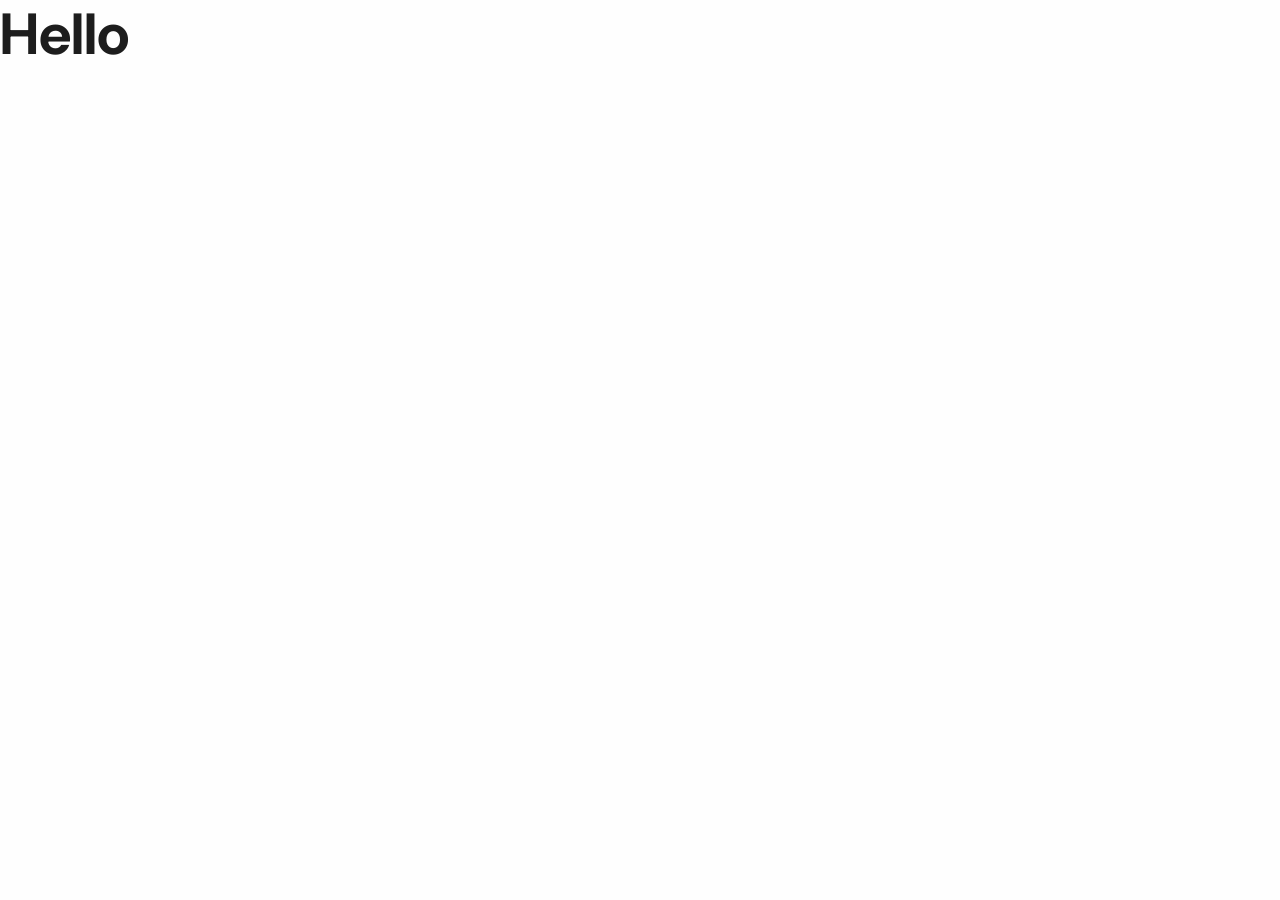
==== commit 96ffa567: "Testing deployment" ====
--- a/index.html
+++ b/index.html
@@ -25,2493 +25,8 @@
     <link rel="stylesheet" href="assets/css/main.css">
 </head>
 
-<body class="at-magic-cursor">
-    <!-- prettier-ignore -->
-
-    <!--search-form-start -->
-    <div class="at-search-body-overlay"></div>
-    <div class="at-search-form-toggle">
-        <div class="container">
-            <div class="row mb-60">
-                <div class="col-lg-12">
-                    <div class="at-search-top d-flex justify-content-between align-items-center">
-                        <div class="at-header-logo at-search-logo">
-                            <a href="index.html">
-                                <img data-width="30" src="assets/imgs/template/logo/favicon.svg" alt="Orisa">
-                                <p class="h6 fw-700 fz-24 mb-0">Orisa</p>
-                            </a>
-                        </div>
-                        <button class="at-search-close">
-                            <i class="fa-light fa-xmark"></i>
-                        </button>
-                    </div>
-                </div>
-            </div>
-            <div class="row justify-content-center">
-                <div class="col-lg-12">
-                    <div class="at-search-form">
-                        <form action="#">
-                            <div class="at-search-form-input">
-                                <input type="text" placeholder="Find what you need…" required>
-                                <span class="at-search-focus-border"></span>
-                                <button class="at-search-form-btn at-btn" type="submit">
-                                    <span>
-                                        <span class="text-1">Search</span>
-                                        <span class="text-2">Search</span>
-                                    </span>
-                                    <i class="icon-arrow-right">
-                                        <svg xmlns="http://www.w3.org/2000/svg" width="14" height="12" viewBox="0 0 14 12" fill="none">
-                                            <path d="M8.33333 1L13 5.66667M13 5.66667L8.33333 10.3333M13 5.66667H1" stroke="currentColor" stroke-width="2" stroke-linecap="round" stroke-linejoin="round" />
-                                        </svg>
-                                        <svg xmlns="http://www.w3.org/2000/svg" width="14" height="12" viewBox="0 0 14 12" fill="none">
-                                            <path d="M8.33333 1L13 5.66667M13 5.66667L8.33333 10.3333M13 5.66667H1" stroke="currentColor" stroke-width="2" stroke-linecap="round" stroke-linejoin="round" />
-                                        </svg>
-                                    </i>
-                                </button>
-                            </div>
-                        </form>
-                    </div>
-                </div>
-                <div class="col-12">
-                    <div class="at-categories">
-                        <h3 class="at-categories-title">Popular searches</h3>
-                        <ul class="at-categories-list">
-                            <li><a href="#" class="at-categories-item">UI / UX Design</a></li>
-                            <li><a href="#" class="at-categories-item">Photography</a></li>
-                            <li><a href="#" class="at-categories-item">Digital Marketing</a></li>
-                            <li><a href="#" class="at-categories-item">Creative</a></li>
-                            <li><a href="#" class="at-categories-item">Innovative</a></li>
-                            <li><a href="#" class="at-categories-item">Visionary</a></li>
-                            <li><a href="#" class="at-categories-item">Disruptive</a></li>
-                            <li><a href="#" class="at-categories-item">Adaptive</a></li>
-                            <li><a href="#" class="at-categories-item">Reliable</a></li>
-                            <li><a href="#" class="at-categories-item">Scalable</a></li>
-                            <li><a href="#" class="at-categories-item">Impactful</a></li>
-                            <li><a href="#" class="at-categories-item">Dynamic</a></li>
-                        </ul>
-                    </div>
-                </div>
-            </div>
-        </div>
-    </div>
-    <!-- search-form-end -->
-    <header>
-
-        <!-- header 1 area start -->
-        <div class="at-header-area at-header-spacing header-transparent">
-            <div class="container">
-                <div class="row align-items-center">
-                    <div class="col-xl-2 col-6">
-                        <div class="at-header-logo changeless">
-                            <a href="index.html">
-                                <img data-width="30" src="assets/imgs/template/logo/favicon-dark.svg" alt="Orisa">
-                                <p class="h6 fw-700 fz-24 text-white mb-0">Orisa</p>
-                            </a>
-                        </div>
-                    </div>
-                    <div class="col-xl-8 mx-auto d-none d-xl-flex justify-content-center">
-                        <div class="at-main-menu menu-light d-inline-flex justify-content-center style-1">
-                            <nav class="at-mobile-menu-active">
-                                <ul>
-                                    <li class="has-dropdown">
-                                        <a href="#">Home</a>
-                                        <div class="at-submenu submenu at-megamenu">
-                                            <div class="row">
-                                                <div class="col-xl-6">
-                                                    <div class="at-megamenu-box">
-                                                        <div class="at-megamenu-title-wrap">
-                                                            <span class="at-megamenu-title">Light Version</span>
-                                                            <svg xmlns="http://www.w3.org/2000/svg" width="13" height="13" viewBox="0 0 13 13" fill="none">
-                                                                <path d="M10.0208 3.41421L1.41421 12.0208L0 10.6066L8.60659 2H1.02082V0H12.0208V11H10.0208V3.41421Z" fill="currentColor" />
-                                                            </svg>
-                                                        </div>
-                                                        <ul>
-                                                            <li><a href="index.html">01. Creative Agency</a></li>
-                                                            <li><a href="index-2.html">02. Digital Agency</a></li>
-                                                            <li><a href="index-3.html">03. Marketing Agency</a></li>
-                                                            <li><a href="index-4.html">04. AI & Tech Agency</a></li>
-                                                            <li><a href="index-5.html">05. Personal Creative</a></li>
-                                                            <li><a href="index-6.html">06. Branding Studio</a></li>
-                                                            <li><a href="index-7.html">07. Startup Agency</a></li>
-                                                            <li><a href="index-8.html">08. UI/UX Agency</a></li>
-                                                            <li><a href="index-9.html">09. Morden Agency</a></li>
-                                                            <li><a href="index-10.html">10. 3D Studio</a></li>
-                                                            <li><a href="index-11.html">11. Motion & Video Studio</a></li>
-                                                            <li><a href="index-12.html">12. Minimal Portfolio</a></li>
-                                                            <li><a href="index-13.html">13. Architecture Studio</a></li>
-                                                            <li><a href="index-14.html">14. Photography Showcase</a></li>
-                                                            <li><a href="index-15.html">15. Agency Portfolio</a></li>
-                                                        </ul>
-                                                    </div>
-                                                </div>
-                                                <div class="col-xl-6">
-                                                    <div class="at-megamenu-box">
-                                                        <div class="at-megamenu-title-wrap">
-                                                            <span class="at-megamenu-title">Dark Version</span>
-                                                            <svg xmlns="http://www.w3.org/2000/svg" width="13" height="13" viewBox="0 0 13 13" fill="none">
-                                                                <path d="M10.0208 3.41421L1.41421 12.0208L0 10.6066L8.60659 2H1.02082V0H12.0208V11H10.0208V3.41421Z" fill="currentColor" />
-                                                            </svg>
-                                                        </div>
-                                                        <ul>
-                                                            <li><a href="index-dark.html">01. Creative Agency</a></li>
-                                                            <li><a href="index-2-dark.html">02. Digital Agency</a></li>
-                                                            <li><a href="index-3-dark.html">03. Marketing Agency</a></li>
-                                                            <li><a href="index-4-dark.html">04. AI & Tech Agency</a></li>
-                                                            <li><a href="index-5-dark.html">05. Personal Creative</a></li>
-                                                            <li><a href="index-6-dark.html">06. Branding Studio</a></li>
-                                                            <li><a href="index-7-dark.html">07. Startup Agency</a></li>
-                                                            <li><a href="index-8-dark.html">08. UI/UX Agency</a></li>
-                                                            <li><a href="index-9-dark.html">09. Morden Agency</a></li>
-                                                            <li><a href="index-10-dark.html">10. 3D Studio</a></li>
-                                                            <li><a href="index-11-dark.html">11. Motion & Video Studio</a></li>
-                                                            <li><a href="index-12-dark.html">12. Minimal Portfolio</a></li>
-                                                            <li><a href="index-13-dark.html">13. Architecture Studio</a></li>
-                                                            <li><a href="index-14-dark.html">14. Photography Studio</a></li>
-                                                            <li><a href="index-15-dark.html">15. Agency Portfolio</a></li>
-                                                        </ul>
-                                                    </div>
-                                                </div>
-                                            </div>
-                                        </div>
-                                    </li>
-                                    <li class="has-dropdown">
-                                        <a href="#">Page</a>
-                                        <div class="at-submenu submenu at-megamenu">
-                                            <div class="row">
-                                                <div class="col-xl-4">
-                                                    <div class="at-megamenu-box">
-                                                        <div class="at-megamenu-title-wrap">
-                                                            <span class="at-megamenu-title">About Us</span>
-                                                            <svg xmlns="http://www.w3.org/2000/svg" width="13" height="13" viewBox="0 0 13 13" fill="none">
-                                                                <path d="M10.0208 3.41421L1.41421 12.0208L0 10.6066L8.60659 2H1.02082V0H12.0208V11H10.0208V3.41421Z" fill="currentColor" />
-                                                            </svg>
-                                                        </div>
-                                                        <ul>
-                                                            <li><a href="about-1.html">About 01</a></li>
-                                                            <li><a href="about-2.html">About 02</a></li>
-                                                            <li><a href="about-3.html">About 03</a></li>
-                                                        </ul>
-                                                    </div>
-                                                </div>
-                                                <div class="col-xl-4">
-                                                    <div class="at-megamenu-box">
-                                                        <div class="at-megamenu-title-wrap">
-                                                            <span class="at-megamenu-title">Services</span>
-                                                            <svg xmlns="http://www.w3.org/2000/svg" width="13" height="13" viewBox="0 0 13 13" fill="none">
-                                                                <path d="M10.0208 3.41421L1.41421 12.0208L0 10.6066L8.60659 2H1.02082V0H12.0208V11H10.0208V3.41421Z" fill="currentColor" />
-                                                            </svg>
-                                                        </div>
-                                                        <ul>
-                                                            <li><a href="services-1.html">Service 01</a></li>
-                                                            <li><a href="services-2.html">Service 02</a></li>
-                                                            <li><a href="services-3.html">Service 03</a></li>
-                                                            <li><a href="services-details.html">Service Details</a></li>
-                                                        </ul>
-                                                    </div>
-                                                </div>
-                                                <div class="col-xl-4">
-                                                    <div class="at-megamenu-box">
-                                                        <div class="at-megamenu-title-wrap">
-                                                            <span class="at-megamenu-title">Other</span>
-                                                            <svg xmlns="http://www.w3.org/2000/svg" width="13" height="13" viewBox="0 0 13 13" fill="none">
-                                                                <path d="M10.0208 3.41421L1.41421 12.0208L0 10.6066L8.60659 2H1.02082V0H12.0208V11H10.0208V3.41421Z" fill="currentColor" />
-                                                            </svg>
-                                                        </div>
-                                                        <ul>
-                                                            <li><a href="team.html">Team</a></li>
-                                                            <li><a href="team-details.html">Team Details</a></li>
-                                                            <li><a href="pricing.html">Pricing</a></li>
-                                                            <li><a href="coming-soon.html">Coming Soon</a></li>
-                                                            <li><a href="faqs.html">FAQs</a></li>
-                                                            <li><a href="404.html">404 Page</a></li>
-                                                        </ul>
-                                                    </div>
-                                                </div>
-                                            </div>
-                                        </div>
-                                    </li>
-                                    <li class="has-dropdown">
-                                        <a href="#">Portfolio</a>
-                                        <div class="at-submenu submenu at-megamenu">
-                                            <div class="row">
-                                                <div class="col-xl-4">
-                                                    <div class="at-megamenu-box">
-                                                        <div class="at-megamenu-title-wrap">
-                                                            <span class="at-megamenu-title">Creative</span>
-                                                            <svg xmlns="http://www.w3.org/2000/svg" width="13" height="13" viewBox="0 0 13 13" fill="none">
-                                                                <path d="M10.0208 3.41421L1.41421 12.0208L0 10.6066L8.60659 2H1.02082V0H12.0208V11H10.0208V3.41421Z" fill="currentColor" />
-                                                            </svg>
-                                                        </div>
-                                                        <ul>
-                                                            <li><a href="portfolio-cinema.html">Portfolio Cinema</a></li>
-                                                            <li><a href="portfolio-split.html">Portfolio Split</a></li>
-                                                            <li><a href="portfolio-stack.html">Portfolio Stack</a></li>
-                                                            <li><a href="portfolio-curtain.html">Portfolio Curtain</a></li>
-                                                            <li><a href="portfolio-zstack.html">Portfolio Z-Stack</a></li>
-                                                            <li><a href="portfolio-vista.html">Portfolio Vista</a></li>
-                                                            <li><a href="portfolio-horizontal.html">Portfolio Horizontal</a></li>
-                                                            <li><a href="portfolio-gallery.html">Portfolio Gallery</a></li>
-                                                        </ul>
-                                                    </div>
-                                                </div>
-                                                <div class="col-xl-4">
-                                                    <div class="at-megamenu-box">
-                                                        <div class="at-megamenu-title-wrap">
-                                                            <span class="at-megamenu-title">Classic</span>
-                                                            <svg xmlns="http://www.w3.org/2000/svg" width="13" height="13" viewBox="0 0 13 13" fill="none">
-                                                                <path d="M10.0208 3.41421L1.41421 12.0208L0 10.6066L8.60659 2H1.02082V0H12.0208V11H10.0208V3.41421Z" fill="currentColor" />
-                                                            </svg>
-                                                        </div>
-                                                        <ul>
-                                                            <li><a href="portfolio-1.html">Portfolio 01</a></li>
-                                                            <li><a href="portfolio-2.html">Portfolio 02</a></li>
-                                                            <li><a href="portfolio-3.html">Portfolio 03</a></li>
-                                                            <li><a href="portfolio-4.html">Portfolio 04</a></li>
-                                                            <li><a href="portfolio-5.html">Portfolio 05</a></li>
-                                                            <li><a href="portfolio-6.html">Portfolio 06</a></li>
-                                                        </ul>
-                                                    </div>
-                                                </div>
-                                                <div class="col-xl-4">
-                                                    <div class="at-megamenu-box">
-                                                        <div class="at-megamenu-title-wrap">
-                                                            <span class="at-megamenu-title">Details</span>
-                                                            <svg xmlns="http://www.w3.org/2000/svg" width="13" height="13" viewBox="0 0 13 13" fill="none">
-                                                                <path d="M10.0208 3.41421L1.41421 12.0208L0 10.6066L8.60659 2H1.02082V0H12.0208V11H10.0208V3.41421Z" fill="currentColor" />
-                                                            </svg>
-                                                        </div>
-                                                        <ul>
-                                                            <li><a href="portfolio-details-1.html">Portfolio Details 01</a></li>
-                                                            <li><a href="portfolio-details-2.html">Portfolio Details 02</a></li>
-                                                            <li><a href="portfolio-details-3.html">Portfolio Details 03</a></li>
-                                                            <li><a href="portfolio-details-4.html">Portfolio Details 04</a></li>
-                                                            <li><a href="portfolio-details-5.html">Portfolio Details 05</a></li>
-                                                            <li><a href="portfolio-details-6.html">Portfolio Details 06</a></li>
-                                                        </ul>
-                                                    </div>
-                                                </div>
-                                            </div>
-                                        </div>
-                                    </li>
-                                    <li class="has-dropdown">
-                                        <a href="#">Shop</a>
-                                        <ul class="at-submenu submenu">
-                                            <li><a href="product-archive.html">Products Listing</a></li>
-                                            <li><a href="product-details.html">Product Details</a></li>
-                                            <li><a href="product-cart.html">Cart</a></li>
-                                            <li><a href="product-checkout.html">Checkout</a></li>
-                                        </ul>
-                                    </li>
-                                    <li class="has-dropdown">
-                                        <a href="#">News</a>
-                                        <ul class="at-submenu submenu">
-                                            <li><a href="archive-1.html">Blog 01</a></li>
-                                            <li><a href="archive-2.html">Blog 02</a></li>
-                                            <li><a href="archive-3.html">Blog 03</a></li>
-                                            <li><a href="archive-4.html">Blog 04</a></li>
-                                            <li><a href="blog-details.html">Post Details</a></li>
-                                        </ul>
-                                    </li>
-                                    <li class="has-dropdown">
-                                        <a href="#">Contact</a>
-                                        <ul class="at-submenu submenu">
-                                            <li><a href="contact-1.html">Contact 01</a></li>
-                                            <li><a href="contact-2.html">Contact 02</a></li>
-                                        </ul>
-                                    </li>
-                                </ul>
-                            </nav>
-                        </div>
-                    </div>
-                    <div class="col-xl-2 col-6">
-                        <div class="at-header-right gap-3 d-flex justify-content-end align-items-center">
-                            <button class="at-header-search-btn at-search-click">
-                                <svg width="20" height="20" viewBox="0 0 20 20" fill="none" xmlns="http://www.w3.org/2000/svg">
-                                    <path d="M18.7508 18.5233L13.5538 13.392M13.5538 13.392C14.9604 12.0032 15.7506 10.1196 15.7506 8.15551C15.7506 6.19144 14.9604 4.30782 13.5538 2.91902C12.1472 1.53022 10.2395 0.75 8.25028 0.75C6.26108 0.75 4.35336 1.53022 2.94678 2.91902C1.54021 4.30782 0.75 6.19144 0.75 8.15551C0.75 10.1196 1.54021 12.0032 2.94678 13.392C4.35336 14.7808 6.26108 15.561 8.25028 15.561C10.2395 15.561 12.1472 14.7808 13.5538 13.392Z" stroke="#fff" stroke-width="1.5" stroke-linecap="round" stroke-linejoin="round" />
-                                </svg>
-                            </button>
-                            <div class="dark-light-mode">
-                                <label for="switch" class="toggle dark-light-switcher">
-                                    <input type="checkbox" class="input" id="switch">
-                                    <span class="icon icon--moon">
-                                        <svg xmlns="http://www.w3.org/2000/svg" width="16" height="16" viewBox="0 0 16 16" fill="none">
-                                            <path d="M7.51166 0C6.33857 1.09609 5.6053 2.65694 5.6053 4.38904C5.6053 7.70586 8.29416 10.3947 11.611 10.3947C13.3431 10.3947 14.9039 9.66146 16 8.48836C15.7439 12.6798 12.2635 16 8.00757 16C3.58511 16 0 12.4149 0 7.99245C0 3.73655 3.32017 0.256105 7.51166 0Z" fill="white" />
-                                        </svg>
-                                    </span>
-                                    <span class="icon icon--sun">
-                                        <svg xmlns="http://www.w3.org/2000/svg" viewBox="0 0 24 24" fill="#fff" width="28" height="28">
-                                            <path d="M12 2.25a.75.75 0 01.75.75v2.25a.75.75 0 01-1.5 0V3a.75.75 0 01.75-.75zM7.5 12a4.5 4.5 0 119 0 4.5 4.5 0 01-9 0zM18.894 6.166a.75.75 0 00-1.06-1.06l-1.591 1.59a.75.75 0 101.06 1.061l1.591-1.59zM21.75 12a.75.75 0 01-.75.75h-2.25a.75.75 0 010-1.5H21a.75.75 0 01.75.75zM17.834 18.894a.75.75 0 001.06-1.06l-1.59-1.591a.75.75 0 10-1.061 1.06l1.59 1.591zM12 18a.75.75 0 01.75.75V21a.75.75 0 01-1.5 0v-2.25A.75.75 0 0112 18zM7.758 17.303a.75.75 0 00-1.061-1.06l-1.591 1.59a.75.75 0 001.06 1.061l1.591-1.59zM6 12a.75.75 0 01-.75.75H3a.75.75 0 010-1.5h2.25A.75.75 0 016 12zM6.697 7.757a.75.75 0 001.06-1.06l-1.59-1.591a.75.75 0 00-1.061 1.06l1.59 1.591z">
-                                            </path>
-                                        </svg>
-                                    </span>
-                                </label>
-                            </div>
-                            <button class="at-menu-bar at-header-sidebar-btn text-white">
-                                <svg xmlns="http://www.w3.org/2000/svg" width="18" height="18" viewBox="0 0 18 18" fill="none">
-                                    <path d="M1 2C1 1.73478 1.10536 1.48043 1.29289 1.29289C1.48043 1.10536 1.73478 1 2 1H6C6.26522 1 6.51957 1.10536 6.70711 1.29289C6.89464 1.48043 7 1.73478 7 2V6C7 6.26522 6.89464 6.51957 6.70711 6.70711C6.51957 6.89464 6.26522 7 6 7H2C1.73478 7 1.48043 6.89464 1.29289 6.70711C1.10536 6.51957 1 6.26522 1 6V2ZM11 2C11 1.73478 11.1054 1.48043 11.2929 1.29289C11.4804 1.10536 11.7348 1 12 1H16C16.2652 1 16.5196 1.10536 16.7071 1.29289C16.8946 1.48043 17 1.73478 17 2V6C17 6.26522 16.8946 6.51957 16.7071 6.70711C16.5196 6.89464 16.2652 7 16 7H12C11.7348 7 11.4804 6.89464 11.2929 6.70711C11.1054 6.51957 11 6.26522 11 6V2ZM1 12C1 11.7348 1.10536 11.4804 1.29289 11.2929C1.48043 11.1054 1.73478 11 2 11H6C6.26522 11 6.51957 11.1054 6.70711 11.2929C6.89464 11.4804 7 11.7348 7 12V16C7 16.2652 6.89464 16.5196 6.70711 16.7071C6.51957 16.8946 6.26522 17 6 17H2C1.73478 17 1.48043 16.8946 1.29289 16.7071C1.10536 16.5196 1 16.2652 1 16V12ZM11 12C11 11.7348 11.1054 11.4804 11.2929 11.2929C11.4804 11.1054 11.7348 11 12 11H16C16.2652 11 16.5196 11.1054 16.7071 11.2929C16.8946 11.4804 17 11.7348 17 12V16C17 16.2652 16.8946 16.5196 16.7071 16.7071C16.5196 16.8946 16.2652 17 16 17H12C11.7348 17 11.4804 16.8946 11.2929 16.7071C11.1054 16.5196 11 16.2652 11 16V12Z" stroke="currentColor" stroke-width="2" stroke-linecap="round" stroke-linejoin="round" />
-                                </svg>
-                            </button>
-                        </div>
-                    </div>
-                </div>
-            </div>
-        </div>
-        <!-- header area end -->
-
-        <!-- sticky-menu-area -->
-        <button id="header-sticky" class="hamburger-open-btn hamburger-sticky-menu">
-            <span>MENU</span>
-            <span class="icon">
-
-                <svg xmlns="http://www.w3.org/2000/svg" width="24" height="24" viewBox="0 0 24 24" fill="none">
-                    <path d="M4 5C4 4.73478 4.10536 4.48043 4.29289 4.29289C4.48043 4.10536 4.73478 4 5 4H9C9.26522 4 9.51957 4.10536 9.70711 4.29289C9.89464 4.48043 10 4.73478 10 5V9C10 9.26522 9.89464 9.51957 9.70711 9.70711C9.51957 9.89464 9.26522 10 9 10H5C4.73478 10 4.48043 9.89464 4.29289 9.70711C4.10536 9.51957 4 9.26522 4 9V5ZM14 5C14 4.73478 14.1054 4.48043 14.2929 4.29289C14.4804 4.10536 14.7348 4 15 4H19C19.2652 4 19.5196 4.10536 19.7071 4.29289C19.8946 4.48043 20 4.73478 20 5V9C20 9.26522 19.8946 9.51957 19.7071 9.70711C19.5196 9.89464 19.2652 10 19 10H15C14.7348 10 14.4804 9.89464 14.2929 9.70711C14.1054 9.51957 14 9.26522 14 9V5ZM4 15C4 14.7348 4.10536 14.4804 4.29289 14.2929C4.48043 14.1054 4.73478 14 5 14H9C9.26522 14 9.51957 14.1054 9.70711 14.2929C9.89464 14.4804 10 14.7348 10 15V19C10 19.2652 9.89464 19.5196 9.70711 19.7071C9.51957 19.8946 9.26522 20 9 20H5C4.73478 20 4.48043 19.8946 4.29289 19.7071C4.10536 19.5196 4 19.2652 4 19V15ZM14 15C14 14.7348 14.1054 14.4804 14.2929 14.2929C14.4804 14.1054 14.7348 14 15 14H19C19.2652 14 19.5196 14.1054 19.7071 14.2929C19.8946 14.4804 20 14.7348 20 15V19C20 19.2652 19.8946 19.5196 19.7071 19.7071C19.5196 19.8946 19.2652 20 19 20H15C14.7348 20 14.4804 19.8946 14.2929 19.7071C14.1054 19.5196 14 19.2652 14 19V15Z" stroke="currentColor" stroke-width="2" stroke-linecap="round" stroke-linejoin="round" />
-                </svg>
-            </span>
-        </button>
-        <!-- sticky-menu-end -->
-
-    </header>
-    <!-- at-offcanvus-area-start -->
-    <div class="at-offcanvas-area">
-        <div class="at-offcanvas">
-            <div class="at-offcanvas-top d-flex align-items-center justify-content-between">
-                <div class="at-offcanvas-logo">
-                    <a href="index.html">
-                        <img data-width="30" src="assets/imgs/template/logo/favicon.svg" alt="Orisa">
-                        <p class="h6 fw-700 fz-24 mb-0">Orisa</p>
-                    </a>
-                </div>
-                <div class="at-offcanvas-close-btn">
-                    <button class="close-btn">
-                        <svg width="37" height="38" viewBox="0 0 37 38" fill="none" xmlns="http://www.w3.org/2000/svg">
-                            <path d="M9.19141 9.80762L27.5762 28.1924" stroke="currentColor" stroke-width="1.5" stroke-linecap="round" stroke-linejoin="round" />
-                            <path d="M9.19141 28.1924L27.5762 9.80761" stroke="currentColor" stroke-width="1.5" stroke-linecap="round" stroke-linejoin="round" />
-                        </svg>
-                    </button>
-                </div>
-            </div>
-            <div class="at-offcanvas-content d-none d-xl-block">
-                <h3 class="at-offcanvas-title">Howdy!</h3>
-                <p class="fz-font-lg">We blend strategy, creativity, and technology to help brands grow, connect, and stand out in an ever-evolving digital world. </p>
-            </div>
-            <div class="at-offcanvas-menu d-xl-none pb-50">
-                <nav></nav>
-            </div>
-            <div class="at-offcanvas-gallery d-none d-xl-block">
-                <div class="sec-2-home-5__avatars-row d-flex gap-2">
-                    <div class="sec-2-home-5__avatar-sm at-offcanvas-gallery-img">
-                        <img class="img-cover" src="assets/imgs/template/avatar/avatar-10.webp" alt="orisa">
-                    </div>
-                    <div class="sec-2-home-5__avatar-sm at-offcanvas-gallery-img">
-                        <img class="img-cover" src="assets/imgs/template/avatar/avatar-11.webp" alt="orisa">
-                    </div>
-                    <div class="sec-2-home-5__avatar-sm at-offcanvas-gallery-img">
-                        <img class="img-cover" src="assets/imgs/template/avatar/avatar-12.webp" alt="orisa">
-                    </div>
-                    <div class="sec-2-home-5__avatar-sm at-offcanvas-gallery-img">
-                        <img class="img-cover" src="assets/imgs/template/avatar/avatar-13.webp" alt="orisa">
-                    </div>
-                    <div class="sec-2-home-5__avatar-sm at-offcanvas-gallery-img">
-                        <img class="img-cover" src="assets/imgs/template/avatar/avatar-14.webp" alt="orisa">
-                    </div>
-                </div>
-            </div>
-            <div class="at-offcanvas-contact">
-                <h4 class="h5 at-offcanvas-title sm">Get in touch</h4>
-                <ul>
-                    <li><a class="fz-font-lg" href="tel:2125557398">(212) 555-7398</a></li>
-                    <li><a class="fz-font-lg" href="mailto:hello@aleric.com">hello@orisa.com</a></li>
-                    <li>
-                        <a class="fz-font-lg" href="#">
-                            245 Fifth Avenue, Suite 1800 <br>
-                            New York, NY 10016, USA
-                        </a>
-                    </li>
-                </ul>
-            </div>
-            <div class="at-offcanvas-social">
-                <h3 class="at-offcanvas-title sm">Follow Us</h3>
-                <ul class="at-offcanvas-social__grid">
-                    <li>
-                        <a href="#" class="at-offcanvas-social__link" aria-label="Twitter">
-                            <svg xmlns="http://www.w3.org/2000/svg" width="18" height="18" viewBox="0 0 16 15" fill="none" aria-hidden="true">
-                                <path fill-rule="evenodd" clip-rule="evenodd" d="M0 0H5.25L8.98421 5.21053L13.5 0H15.5L9.8895 6.47368L16 15H10.75L7.01579 9.7895L2.5 15H0.5L6.11053 8.52632L0 0ZM11.5204 13.5L2.92043 1.5H4.47957L13.0796 13.5H11.5204Z" fill="currentColor" />
-                            </svg>
-                            <span>Twitter</span>
-                        </a>
-                    </li>
-                    <li>
-                        <a href="#" class="at-offcanvas-social__link" aria-label="Facebook">
-                            <svg xmlns="http://www.w3.org/2000/svg" width="18" height="18" viewBox="0 0 18 18" fill="none" aria-hidden="true">
-                                <path d="M12.4024 18V11.0344H14.7347L15.0838 8.3265H12.4024V6.59765C12.4024 5.81364 12.62 5.27934 13.7443 5.27934L15.1783 5.27867V2.85676C14.9302 2.82382 14.0791 2.75006 13.0888 2.75006C11.0213 2.75006 9.606 4.01198 9.606 6.32952V8.3265H7.2677V11.0344H9.606V18H1C0.44772 18 0 17.5523 0 17V1C0 0.44772 0.44772 0 1 0H17C17.5523 0 18 0.44772 18 1V17C18 17.5523 17.5523 18 17 18H12.4024Z" fill="currentColor" />
-                            </svg>
-                            <span>Facebook</span>
-                        </a>
-                    </li>
-                    <li>
-                        <a href="#" class="at-offcanvas-social__link" aria-label="LinkedIn">
-                            <svg xmlns="http://www.w3.org/2000/svg" width="18" height="18" viewBox="0 0 18 18" fill="none" aria-hidden="true">
-                                <path d="M15.3352 15.339H12.6697V11.1622C12.6697 10.1662 12.6495 8.8845 11.2807 8.8845C9.89102 8.8845 9.67872 9.9683 9.67872 11.0887V15.339H7.01322V6.75H9.57372V7.9207H9.60822C9.96602 7.2457 10.836 6.53325 12.1357 6.53325C14.8365 6.53325 15.336 8.3108 15.336 10.6245L15.3352 15.339ZM4.00275 5.57475C3.14475 5.57475 2.4555 4.88025 2.4555 4.026C2.4555 3.1725 3.1455 2.47875 4.00275 2.47875C4.85775 2.47875 5.55075 3.1725 5.55075 4.026C5.55075 4.88025 4.857 5.57475 4.00275 5.57475ZM5.33925 15.339H2.66625V6.75H5.33925V15.339ZM16.6687 0H1.32825C0.594 0 0 0.5805 0 1.29675V16.7033C0 17.4202 0.594 18 1.32825 18H16.6665C17.4 18 18 17.4202 18 16.7033V1.29675C18 0.5805 17.4 0 16.6665 0H16.6687Z" fill="currentColor" />
-                            </svg>
-                            <span>Linkedin</span>
-                        </a>
-                    </li>
-                    <li>
-                        <a href="#" class="at-offcanvas-social__link" aria-label="Instagram">
-                            <svg xmlns="http://www.w3.org/2000/svg" width="18" height="18" viewBox="0 0 18 18" fill="none" aria-hidden="true">
-                                <path d="M9.92475 0C10.9376 0.00167406 11.4509 0.00703828 11.8945 0.0202418L12.0692 0.025948C12.2709 0.0331213 12.47 0.0421215 12.7101 0.0533719C13.6678 0.0976265 14.3211 0.249129 14.8949 0.471887C15.4881 0.700648 15.9892 1.00966 16.4894 1.50993C16.9889 2.0102 17.298 2.51271 17.5275 3.10448C17.7494 3.67751 17.901 4.33153 17.946 5.28931C17.9567 5.52933 17.9653 5.72841 17.9725 5.93024L17.9781 6.10492C17.9913 6.5484 17.9973 7.06177 17.9992 8.07471L17.9999 8.74577C18 8.82777 18 8.91237 18 8.99967L17.9999 9.25357L17.9994 9.92472C17.9977 10.9376 17.9923 11.451 17.9791 11.8944L17.9734 12.0691C17.9662 12.271 17.9572 12.4701 17.946 12.7101C17.9017 13.6679 17.7494 14.3211 17.5275 14.8949C17.2987 15.4882 16.9889 15.9892 16.4894 16.4895C15.9892 16.989 15.4859 17.298 14.8949 17.5275C14.3211 17.7495 13.6678 17.901 12.7101 17.946C12.47 17.9567 12.2709 17.9654 12.0692 17.9725L11.8945 17.9781C11.4509 17.9914 10.9376 17.9973 9.92475 17.9993L9.25359 18C9.1716 18 9.087 18 8.99969 18H8.7458L8.07464 17.9994C7.06175 17.9977 6.54839 17.9924 6.1049 17.9791L5.93022 17.9734C5.72839 17.9662 5.5293 17.9572 5.2893 17.946C4.33151 17.9018 3.67899 17.7495 3.10448 17.5275C2.51195 17.2988 2.01018 16.989 1.50992 16.4895C1.00965 15.9892 0.701394 15.4859 0.471886 14.8949C0.249129 14.3211 0.0983735 13.6679 0.053372 12.7101C0.0426796 12.4701 0.0339582 12.271 0.026893 12.0691L0.0212318 11.8944C0.00806435 11.451 0.00206123 10.9376 0.000117163 9.92472L0 8.07471C0.00167406 7.06177 0.00702925 6.5484 0.0202327 6.10492L0.0259479 5.93024C0.0331212 5.72841 0.0421216 5.52933 0.053372 5.28931C0.0976175 4.33078 0.249129 3.67825 0.471886 3.10448C0.700638 2.51196 1.00965 2.0102 1.50992 1.50993C2.01018 1.00966 2.51271 0.701396 3.10448 0.471887C3.67825 0.249129 4.33077 0.0983735 5.2893 0.0533719C5.5293 0.0426885 5.72839 0.0339673 5.93022 0.026902L6.1049 0.0212407C6.54839 0.00806417 7.06175 0.00206102 8.07464 0.000116949L9.92475 0ZM8.99969 4.49953C6.51298 4.49953 4.49952 6.51518 4.49952 8.99967C4.49952 11.4864 6.51517 13.4998 8.99969 13.4998C11.4864 13.4998 13.4998 11.4842 13.4998 8.99967C13.4998 6.513 11.4841 4.49953 8.99969 4.49953ZM8.99969 6.2996C10.491 6.2996 11.6998 7.50805 11.6998 8.99967C11.6998 10.4909 10.4913 11.6998 8.99969 11.6998C7.50843 11.6998 6.29958 10.4914 6.29958 8.99967C6.29958 7.50841 7.50798 6.2996 8.99969 6.2996ZM13.7249 3.14949C13.1045 3.14949 12.5998 3.65342 12.5998 4.27376C12.5998 4.89411 13.1037 5.39882 13.7249 5.39882C14.3452 5.39882 14.8499 4.89489 14.8499 4.27376C14.8499 3.65342 14.3443 3.14871 13.7249 3.14949Z" fill="currentColor" />
-                            </svg>
-                            <span>Instagram</span>
-                        </a>
-                    </li>
-                    <li>
-                        <a href="#" class="at-offcanvas-social__link" aria-label="Youtube">
-                            <svg xmlns="http://www.w3.org/2000/svg" width="18" height="13" viewBox="0 0 18 13" fill="none" aria-hidden="true">
-                                <path fill-rule="evenodd" clip-rule="evenodd" d="M16.0322 0.388283C16.8071 0.602295 17.4162 1.23059 17.6237 2.03009C17.9985 3.47775 18 6.49997 18 6.49997C18 6.49997 18 9.52214 17.6237 10.9698C17.4162 11.7694 16.8071 12.3977 16.0322 12.6116C14.6291 13 8.99997 13 8.99997 13C8.99997 13 3.37092 13 1.96772 12.6116C1.1928 12.3977 0.583804 11.7694 0.376354 10.9698C-3.83173e-08 9.52214 0 6.49997 0 6.49997C0 6.49997 -3.83173e-08 3.47775 0.376354 2.03009C0.583804 1.23059 1.1928 0.602295 1.96772 0.388283C3.37092 1.18595e-07 8.99997 0 8.99997 0C8.99997 0 14.6291 1.18595e-07 16.0322 0.388283ZM11.8751 6.50027L7.19879 9.2855V3.71499L11.8751 6.50027Z" fill="currentColor" />
-                            </svg>
-                            <span>Youtube</span>
-                        </a>
-                    </li>
-                </ul>
-            </div>
-        </div>
-    </div>
-    <div class="body-overlay"></div>
-    <!-- at-offcanvus-area-end -->
-
-    <!-- offcanvas 2 start -->
-    <div class="at-offcanvas-2-area">
-        <div class="offcanvas-bg"></div>
-        <div class="at-offcanvas-2-wrapper offcanvas-menu">
-            <div class="at-offcanvas-2-left">
-                <div class="at-header-logo d-flex justify-content-between align-items-center mb-50">
-                    <a href="index.html">
-                        <img class="dark-mode-invert" data-width="30" src="assets/imgs/template/logo/favicon.svg" alt="Orisa">
-                        <p class="h6 fw-700 fz-24 mb-0">Orisa</p>
-                    </a>
-                    <span class="hamburger-close-btn">
-                        <svg width="37" height="38" viewBox="0 0 37 38" fill="none" xmlns="http://www.w3.org/2000/svg">
-                            <path d="M9.19141 9.80762L27.5762 28.1924" stroke="currentColor" stroke-width="1.5" stroke-linecap="round" stroke-linejoin="round" />
-                            <path d="M9.19141 28.1924L27.5762 9.80761" stroke="currentColor" stroke-width="1.5" stroke-linecap="round" stroke-linejoin="round" />
-                        </svg>
-                    </span>
-                </div>
-                <div class="at-offcanvas-menu counter-row">
-                    <nav></nav>
-                </div>
-                <div class="at-offcanvas-social">
-                    <ul class="at-offcanvas-social__grid">
-                        <li>
-                            <a href="#" class="at-offcanvas-social__link" aria-label="Twitter">
-                                <svg xmlns="http://www.w3.org/2000/svg" width="18" height="18" viewBox="0 0 16 15" fill="none" aria-hidden="true">
-                                    <path fill-rule="evenodd" clip-rule="evenodd" d="M0 0H5.25L8.98421 5.21053L13.5 0H15.5L9.8895 6.47368L16 15H10.75L7.01579 9.7895L2.5 15H0.5L6.11053 8.52632L0 0ZM11.5204 13.5L2.92043 1.5H4.47957L13.0796 13.5H11.5204Z" fill="currentColor" />
-                                </svg>
-                                <span>Twitter</span>
-                            </a>
-                        </li>
-                        <li>
-                            <a href="#" class="at-offcanvas-social__link" aria-label="Facebook">
-                                <svg xmlns="http://www.w3.org/2000/svg" width="18" height="18" viewBox="0 0 18 18" fill="none" aria-hidden="true">
-                                    <path d="M12.4024 18V11.0344H14.7347L15.0838 8.3265H12.4024V6.59765C12.4024 5.81364 12.62 5.27934 13.7443 5.27934L15.1783 5.27867V2.85676C14.9302 2.82382 14.0791 2.75006 13.0888 2.75006C11.0213 2.75006 9.606 4.01198 9.606 6.32952V8.3265H7.2677V11.0344H9.606V18H1C0.44772 18 0 17.5523 0 17V1C0 0.44772 0.44772 0 1 0H17C17.5523 0 18 0.44772 18 1V17C18 17.5523 17.5523 18 17 18H12.4024Z" fill="currentColor" />
-                                </svg>
-                                <span>Facebook</span>
-                            </a>
-                        </li>
-                        <li>
-                            <a href="#" class="at-offcanvas-social__link" aria-label="LinkedIn">
-                                <svg xmlns="http://www.w3.org/2000/svg" width="18" height="18" viewBox="0 0 18 18" fill="none" aria-hidden="true">
-                                    <path d="M15.3352 15.339H12.6697V11.1622C12.6697 10.1662 12.6495 8.8845 11.2807 8.8845C9.89102 8.8845 9.67872 9.9683 9.67872 11.0887V15.339H7.01322V6.75H9.57372V7.9207H9.60822C9.96602 7.2457 10.836 6.53325 12.1357 6.53325C14.8365 6.53325 15.336 8.3108 15.336 10.6245L15.3352 15.339ZM4.00275 5.57475C3.14475 5.57475 2.4555 4.88025 2.4555 4.026C2.4555 3.1725 3.1455 2.47875 4.00275 2.47875C4.85775 2.47875 5.55075 3.1725 5.55075 4.026C5.55075 4.88025 4.857 5.57475 4.00275 5.57475ZM5.33925 15.339H2.66625V6.75H5.33925V15.339ZM16.6687 0H1.32825C0.594 0 0 0.5805 0 1.29675V16.7033C0 17.4202 0.594 18 1.32825 18H16.6665C17.4 18 18 17.4202 18 16.7033V1.29675C18 0.5805 17.4 0 16.6665 0H16.6687Z" fill="currentColor" />
-                                </svg>
-                                <span>Linkedin</span>
-                            </a>
-                        </li>
-                        <li>
-                            <a href="#" class="at-offcanvas-social__link" aria-label="Instagram">
-                                <svg xmlns="http://www.w3.org/2000/svg" width="18" height="18" viewBox="0 0 18 18" fill="none" aria-hidden="true">
-                                    <path d="M9.92475 0C10.9376 0.00167406 11.4509 0.00703828 11.8945 0.0202418L12.0692 0.025948C12.2709 0.0331213 12.47 0.0421215 12.7101 0.0533719C13.6678 0.0976265 14.3211 0.249129 14.8949 0.471887C15.4881 0.700648 15.9892 1.00966 16.4894 1.50993C16.9889 2.0102 17.298 2.51271 17.5275 3.10448C17.7494 3.67751 17.901 4.33153 17.946 5.28931C17.9567 5.52933 17.9653 5.72841 17.9725 5.93024L17.9781 6.10492C17.9913 6.5484 17.9973 7.06177 17.9992 8.07471L17.9999 8.74577C18 8.82777 18 8.91237 18 8.99967L17.9999 9.25357L17.9994 9.92472C17.9977 10.9376 17.9923 11.451 17.9791 11.8944L17.9734 12.0691C17.9662 12.271 17.9572 12.4701 17.946 12.7101C17.9017 13.6679 17.7494 14.3211 17.5275 14.8949C17.2987 15.4882 16.9889 15.9892 16.4894 16.4895C15.9892 16.989 15.4859 17.298 14.8949 17.5275C14.3211 17.7495 13.6678 17.901 12.7101 17.946C12.47 17.9567 12.2709 17.9654 12.0692 17.9725L11.8945 17.9781C11.4509 17.9914 10.9376 17.9973 9.92475 17.9993L9.25359 18C9.1716 18 9.087 18 8.99969 18H8.7458L8.07464 17.9994C7.06175 17.9977 6.54839 17.9924 6.1049 17.9791L5.93022 17.9734C5.72839 17.9662 5.5293 17.9572 5.2893 17.946C4.33151 17.9018 3.67899 17.7495 3.10448 17.5275C2.51195 17.2988 2.01018 16.989 1.50992 16.4895C1.00965 15.9892 0.701394 15.4859 0.471886 14.8949C0.249129 14.3211 0.0983735 13.6679 0.053372 12.7101C0.0426796 12.4701 0.0339582 12.271 0.026893 12.0691L0.0212318 11.8944C0.00806435 11.451 0.00206123 10.9376 0.000117163 9.92472L0 8.07471C0.00167406 7.06177 0.00702925 6.5484 0.0202327 6.10492L0.0259479 5.93024C0.0331212 5.72841 0.0421216 5.52933 0.053372 5.28931C0.0976175 4.33078 0.249129 3.67825 0.471886 3.10448C0.700638 2.51196 1.00965 2.0102 1.50992 1.50993C2.01018 1.00966 2.51271 0.701396 3.10448 0.471887C3.67825 0.249129 4.33077 0.0983735 5.2893 0.0533719C5.5293 0.0426885 5.72839 0.0339673 5.93022 0.026902L6.1049 0.0212407C6.54839 0.00806417 7.06175 0.00206102 8.07464 0.000116949L9.92475 0ZM8.99969 4.49953C6.51298 4.49953 4.49952 6.51518 4.49952 8.99967C4.49952 11.4864 6.51517 13.4998 8.99969 13.4998C11.4864 13.4998 13.4998 11.4842 13.4998 8.99967C13.4998 6.513 11.4841 4.49953 8.99969 4.49953ZM8.99969 6.2996C10.491 6.2996 11.6998 7.50805 11.6998 8.99967C11.6998 10.4909 10.4913 11.6998 8.99969 11.6998C7.50843 11.6998 6.29958 10.4914 6.29958 8.99967C6.29958 7.50841 7.50798 6.2996 8.99969 6.2996ZM13.7249 3.14949C13.1045 3.14949 12.5998 3.65342 12.5998 4.27376C12.5998 4.89411 13.1037 5.39882 13.7249 5.39882C14.3452 5.39882 14.8499 4.89489 14.8499 4.27376C14.8499 3.65342 14.3443 3.14871 13.7249 3.14949Z" fill="currentColor" />
-                                </svg>
-                                <span>Instagram</span>
-                            </a>
-                        </li>
-                        <li>
-                            <a href="#" class="at-offcanvas-social__link" aria-label="Youtube">
-                                <svg xmlns="http://www.w3.org/2000/svg" width="18" height="13" viewBox="0 0 18 13" fill="none" aria-hidden="true">
-                                    <path fill-rule="evenodd" clip-rule="evenodd" d="M16.0322 0.388283C16.8071 0.602295 17.4162 1.23059 17.6237 2.03009C17.9985 3.47775 18 6.49997 18 6.49997C18 6.49997 18 9.52214 17.6237 10.9698C17.4162 11.7694 16.8071 12.3977 16.0322 12.6116C14.6291 13 8.99997 13 8.99997 13C8.99997 13 3.37092 13 1.96772 12.6116C1.1928 12.3977 0.583804 11.7694 0.376354 10.9698C-3.83173e-08 9.52214 0 6.49997 0 6.49997C0 6.49997 -3.83173e-08 3.47775 0.376354 2.03009C0.583804 1.23059 1.1928 0.602295 1.96772 0.388283C3.37092 1.18595e-07 8.99997 0 8.99997 0C8.99997 0 14.6291 1.18595e-07 16.0322 0.388283ZM11.8751 6.50027L7.19879 9.2855V3.71499L11.8751 6.50027Z" fill="currentColor" />
-                                </svg>
-                                <span>Youtube</span>
-                            </a>
-                        </li>
-                    </ul>
-                </div>
-                <span class="hamburger-close-btn hamburger-mobile-close-btn d-md-none">CLOSE</span>
-            </div>
-        </div>
-    </div>
-    <!-- offcanvas 2 end -->
-    <div class="px-blur-bottom"></div>
-    <!-- Begin magic cursor -->
-    <div id="magic-cursor" class="cursor-black-bg">
-        <div id="ball"></div>
-    </div>
-    <!-- End magic cursor -->
-    <div id="smooth-wrapper">
-        <div id="smooth-content">
-            <main class="bg-neutral-0">
-                <!-- prettier-ignore -->
-                <!-- at-hero-area-start -->
-                <div class="at-hero-area scene p-relative z-index-1 bg-position fix at-hero-spacing bg-primary-1" data-background="assets/imgs/pages/bg-img.webp">
-                    <div class="at-hero-bg at_fade_anim" data-speed=".8" data-delay=".4" data-fade-from="bottom" data-ease="bounce">
-                        <img class="layer" data-depth="0.8" src="assets/imgs/pages/img-1.webp" alt="orisa">
-                    </div>
-                    <div class="container p-relative">
-                        <div class="p-absolute bottom-100 start-0 ms-5 mb-100 d-none d-lg-block">
-                            <a href="mailto:hello@orisa.com" class="at-hero-button at-btn bg-transparent p-relative">
-                                <img src="assets/imgs/icons/badge-1.svg" alt="orisa">
-                                <span class="position-absolute top-50 start-50 translate-middle d-flex flex-column align-items-center justify-content-center">
-                                    <i class="text-white">
-                                        <svg width="11" height="11" viewBox="0 0 11 11" fill="none" xmlns="http://www.w3.org/2000/svg">
-                                            <path d="M0.21967 9.40717C-0.0732232 9.70006 -0.0732232 10.1749 0.21967 10.4678C0.512563 10.7607 0.987437 10.7607 1.28033 10.4678L0.21967 9.40717ZM10.6875 0.75C10.6875 0.335786 10.3517 2.97145e-09 9.9375 1.50485e-07L3.1875 -2.70983e-07C2.77329 -2.70983e-07 2.4375 0.335786 2.4375 0.75C2.4375 1.16421 2.77329 1.5 3.1875 1.5H9.1875V7.5C9.1875 7.91421 9.52329 8.25 9.9375 8.25C10.3517 8.25 10.6875 7.91421 10.6875 7.5L10.6875 0.75ZM0.75 9.9375L1.28033 10.4678L10.4678 1.28033L9.9375 0.75L9.40717 0.21967L0.21967 9.40717L0.75 9.9375Z" fill="currentColor" />
-                                        </svg>
-                                        <svg width="11" height="11" viewBox="0 0 11 11" fill="none" xmlns="http://www.w3.org/2000/svg">
-                                            <path d="M0.21967 9.40717C-0.0732232 9.70006 -0.0732232 10.1749 0.21967 10.4678C0.512563 10.7607 0.987437 10.7607 1.28033 10.4678L0.21967 9.40717ZM10.6875 0.75C10.6875 0.335786 10.3517 2.97145e-09 9.9375 1.50485e-07L3.1875 -2.70983e-07C2.77329 -2.70983e-07 2.4375 0.335786 2.4375 0.75C2.4375 1.16421 2.77329 1.5 3.1875 1.5H9.1875V7.5C9.1875 7.91421 9.52329 8.25 9.9375 8.25C10.3517 8.25 10.6875 7.91421 10.6875 7.5L10.6875 0.75ZM0.75 9.9375L1.28033 10.4678L10.4678 1.28033L9.9375 0.75L9.40717 0.21967L0.21967 9.40717L0.75 9.9375Z" fill="currentColor" />
-                                        </svg>
-                                    </i>
-                                    <span class="mt-2">
-                                        <span class="fw-700 text-white">Let’s Talk</span>
-                                    </span>
-                                </span>
-                            </a>
-                        </div>
-                        <div class="row align-items-end">
-                            <div class="col-xxl-2 col-xl-2 col-lg-4 col-md-5">
-                                <div class="at-hero-video mb-30 at_fade_anim">
-                                    <div class="rounded-3 overflow-hidden">
-                                        <video class="img-cover" autoplay muted loop playsinline poster="assets/imgs/pages/img-2.webp">
-                                            <source src="assets/imgs/video/video-1.mp4" type="video/mp4">
-                                        </video>
-                                    </div>
-                                    <a class="at-btn text-white rounded-0 bg-transparent px-0 pt-2 pb-3 border-0" href="about-2.html">
-                                        <span>
-                                            <span class="text-1">How we work</span>
-                                            <span class="text-2">How we work</span>
-                                        </span>
-                                        <i>
-                                            <svg width="11" height="11" viewBox="0 0 11 11" fill="none" xmlns="http://www.w3.org/2000/svg">
-                                                <path d="M0.21967 9.40717C-0.0732232 9.70006 -0.0732232 10.1749 0.21967 10.4678C0.512563 10.7607 0.987437 10.7607 1.28033 10.4678L0.21967 9.40717ZM10.6875 0.75C10.6875 0.335786 10.3517 2.97145e-09 9.9375 1.50485e-07L3.1875 -2.70983e-07C2.77329 -2.70983e-07 2.4375 0.335786 2.4375 0.75C2.4375 1.16421 2.77329 1.5 3.1875 1.5H9.1875V7.5C9.1875 7.91421 9.52329 8.25 9.9375 8.25C10.3517 8.25 10.6875 7.91421 10.6875 7.5L10.6875 0.75ZM0.75 9.9375L1.28033 10.4678L10.4678 1.28033L9.9375 0.75L9.40717 0.21967L0.21967 9.40717L0.75 9.9375Z" fill="currentColor" />
-                                            </svg>
-                                            <svg width="11" height="11" viewBox="0 0 11 11" fill="none" xmlns="http://www.w3.org/2000/svg">
-                                                <path d="M0.21967 9.40717C-0.0732232 9.70006 -0.0732232 10.1749 0.21967 10.4678C0.512563 10.7607 0.987437 10.7607 1.28033 10.4678L0.21967 9.40717ZM10.6875 0.75C10.6875 0.335786 10.3517 2.97145e-09 9.9375 1.50485e-07L3.1875 -2.70983e-07C2.77329 -2.70983e-07 2.4375 0.335786 2.4375 0.75C2.4375 1.16421 2.77329 1.5 3.1875 1.5H9.1875V7.5C9.1875 7.91421 9.52329 8.25 9.9375 8.25C10.3517 8.25 10.6875 7.91421 10.6875 7.5L10.6875 0.75ZM0.75 9.9375L1.28033 10.4678L10.4678 1.28033L9.9375 0.75L9.40717 0.21967L0.21967 9.40717L0.75 9.9375Z" fill="currentColor" />
-                                            </svg>
-                                        </i>
-                                    </a>
-                                </div>
-                            </div>
-                            <div class="col-xxl-2 col-xl-3 col-lg-5 col-md-5">
-                                <div class="alt-hero-service at-hero-service mb-30">
-                                    <ul>
-                                        <li class="pb-10  at_fade_anim">
-                                            <svg xmlns="http://www.w3.org/2000/svg" width="40" height="40" viewBox="0 0 40 40" fill="none">
-                                                <path fill-rule="evenodd" clip-rule="evenodd" d="M30 20H20V30L20 40H10L0 30L10 20H0V0H10L20 10V1.90735e-06L30 0L40 10L30 20ZM20 10V20H10L20 10Z" fill="white" />
-                                                <path d="M30 20H40V40H30L20 30L30 20Z" fill="white" />
-                                            </svg>
-                                        </li>
-                                        <li class="at_fade_anim">
-                                            <span class="fz-font-md fw-500 text-white ">
-                                                We partner with brands to create digital
-                                                design that drives conversions
-                                                and commands attention.
-                                            </span>
-                                        </li>
-                                    </ul>
-                                </div>
-                            </div>
-                            <div class="col-xxl-5 offset-xxl-2 col-xl-6 col-12 ms-auto order-xl-1 order-md-2">
-                                <div class="at-hero-content mb-30">
-                                    <span class="at-hero-subtitle text-white mb-10 d-inline-block at_fade_anim">B2B Marketing Agency</span>
-                                    <h2 class="at-hero-title text-white">
-                                        <span class="at_fade_anim" data-delay="0.5" data-fade-from="top">
-                                            Designing with <br> imagination, <br> driven by purpose.
-                                        </span>
-                                    </h2>
-                                    <div class="at-hero-btn d-flex flex-wrap gap-2 pt-20  at_fade_anim" data-delay="0.5" data-fade-from="bottom">
-                                        <a class="at-btn bg-white rounded-0 text-dark" href="portfolio-1.html">
-                                            <span>
-                                                <span class="text-1">Explore All Work</span>
-                                                <span class="text-2">Explore All Work</span>
-                                            </span>
-                                            <i>
-                                                <svg width="11" height="11" viewBox="0 0 11 11" fill="none" xmlns="http://www.w3.org/2000/svg">
-                                                    <path d="M0.21967 9.40717C-0.0732232 9.70006 -0.0732232 10.1749 0.21967 10.4678C0.512563 10.7607 0.987437 10.7607 1.28033 10.4678L0.21967 9.40717ZM10.6875 0.75C10.6875 0.335786 10.3517 2.97145e-09 9.9375 1.50485e-07L3.1875 -2.70983e-07C2.77329 -2.70983e-07 2.4375 0.335786 2.4375 0.75C2.4375 1.16421 2.77329 1.5 3.1875 1.5H9.1875V7.5C9.1875 7.91421 9.52329 8.25 9.9375 8.25C10.3517 8.25 10.6875 7.91421 10.6875 7.5L10.6875 0.75ZM0.75 9.9375L1.28033 10.4678L10.4678 1.28033L9.9375 0.75L9.40717 0.21967L0.21967 9.40717L0.75 9.9375Z" fill="currentColor" />
-                                                </svg>
-                                                <svg width="11" height="11" viewBox="0 0 11 11" fill="none" xmlns="http://www.w3.org/2000/svg">
-                                                    <path d="M0.21967 9.40717C-0.0732232 9.70006 -0.0732232 10.1749 0.21967 10.4678C0.512563 10.7607 0.987437 10.7607 1.28033 10.4678L0.21967 9.40717ZM10.6875 0.75C10.6875 0.335786 10.3517 2.97145e-09 9.9375 1.50485e-07L3.1875 -2.70983e-07C2.77329 -2.70983e-07 2.4375 0.335786 2.4375 0.75C2.4375 1.16421 2.77329 1.5 3.1875 1.5H9.1875V7.5C9.1875 7.91421 9.52329 8.25 9.9375 8.25C10.3517 8.25 10.6875 7.91421 10.6875 7.5L10.6875 0.75ZM0.75 9.9375L1.28033 10.4678L10.4678 1.28033L9.9375 0.75L9.40717 0.21967L0.21967 9.40717L0.75 9.9375Z" fill="currentColor" />
-                                                </svg>
-                                            </i>
-                                        </a>
-                                        <a class="at-btn at-btn-border-white text-white rounded-0" href="contact-1.html">
-                                            <span>
-                                                <span class="text-1">Get a free quote</span>
-                                                <span class="text-2">Get a free quote</span>
-                                            </span>
-                                            <i>
-                                                <svg width="11" height="11" viewBox="0 0 11 11" fill="none" xmlns="http://www.w3.org/2000/svg">
-                                                    <path d="M0.21967 9.40717C-0.0732232 9.70006 -0.0732232 10.1749 0.21967 10.4678C0.512563 10.7607 0.987437 10.7607 1.28033 10.4678L0.21967 9.40717ZM10.6875 0.75C10.6875 0.335786 10.3517 2.97145e-09 9.9375 1.50485e-07L3.1875 -2.70983e-07C2.77329 -2.70983e-07 2.4375 0.335786 2.4375 0.75C2.4375 1.16421 2.77329 1.5 3.1875 1.5H9.1875V7.5C9.1875 7.91421 9.52329 8.25 9.9375 8.25C10.3517 8.25 10.6875 7.91421 10.6875 7.5L10.6875 0.75ZM0.75 9.9375L1.28033 10.4678L10.4678 1.28033L9.9375 0.75L9.40717 0.21967L0.21967 9.40717L0.75 9.9375Z" fill="currentColor" />
-                                                </svg>
-                                                <svg width="11" height="11" viewBox="0 0 11 11" fill="none" xmlns="http://www.w3.org/2000/svg">
-                                                    <path d="M0.21967 9.40717C-0.0732232 9.70006 -0.0732232 10.1749 0.21967 10.4678C0.512563 10.7607 0.987437 10.7607 1.28033 10.4678L0.21967 9.40717ZM10.6875 0.75C10.6875 0.335786 10.3517 2.97145e-09 9.9375 1.50485e-07L3.1875 -2.70983e-07C2.77329 -2.70983e-07 2.4375 0.335786 2.4375 0.75C2.4375 1.16421 2.77329 1.5 3.1875 1.5H9.1875V7.5C9.1875 7.91421 9.52329 8.25 9.9375 8.25C10.3517 8.25 10.6875 7.91421 10.6875 7.5L10.6875 0.75ZM0.75 9.9375L1.28033 10.4678L10.4678 1.28033L9.9375 0.75L9.40717 0.21967L0.21967 9.40717L0.75 9.9375Z" fill="currentColor" />
-                                                </svg>
-                                            </i>
-                                        </a>
-                                    </div>
-                                </div>
-                            </div>
-                            <div class="col-1 ms-auto text-end align-self-start rotate-90 order-xl-2 order-md-1 d-none d-md-block">
-                                <a href="mailto:hello@orisa.com" class="text-white fw-600">
-                                    <span class="at_fade_anim">hello@orisa.com</span>
-                                </a>
-                            </div>
-                        </div>
-                        <div class="row pt-60  at_fade_anim">
-                            <div class="col-xxl-8 col-xl-9 mx-auto">
-                                <div class="border-bottom border-white opacity-25 mb-20"></div>
-                                <div class="at-hero-service-2">
-                                    <ul class="d-flex flex-wrap justify-content-lg-between justify-content-around gap-lg-4 gap-2 ps-3">
-                                        <li>
-                                            <div class="at-btn border-0 ps-2 py-0 pe-2 text-white bg-transparent rounded-0">
-                                                <span>
-                                                    <span class="text-1">Web Development</span>
-                                                    <span class="text-2">Web Development</span>
-                                                </span>
-                                                <i>
-                                                    <svg width="11" height="11" viewBox="0 0 11 11" fill="none" xmlns="http://www.w3.org/2000/svg">
-                                                        <path d="M0.21967 9.40717C-0.0732232 9.70006 -0.0732232 10.1749 0.21967 10.4678C0.512563 10.7607 0.987437 10.7607 1.28033 10.4678L0.21967 9.40717ZM10.6875 0.75C10.6875 0.335786 10.3517 2.97145e-09 9.9375 1.50485e-07L3.1875 -2.70983e-07C2.77329 -2.70983e-07 2.4375 0.335786 2.4375 0.75C2.4375 1.16421 2.77329 1.5 3.1875 1.5H9.1875V7.5C9.1875 7.91421 9.52329 8.25 9.9375 8.25C10.3517 8.25 10.6875 7.91421 10.6875 7.5L10.6875 0.75ZM0.75 9.9375L1.28033 10.4678L10.4678 1.28033L9.9375 0.75L9.40717 0.21967L0.21967 9.40717L0.75 9.9375Z" fill="currentColor" />
-                                                    </svg>
-                                                    <svg width="11" height="11" viewBox="0 0 11 11" fill="none" xmlns="http://www.w3.org/2000/svg">
-                                                        <path d="M0.21967 9.40717C-0.0732232 9.70006 -0.0732232 10.1749 0.21967 10.4678C0.512563 10.7607 0.987437 10.7607 1.28033 10.4678L0.21967 9.40717ZM10.6875 0.75C10.6875 0.335786 10.3517 2.97145e-09 9.9375 1.50485e-07L3.1875 -2.70983e-07C2.77329 -2.70983e-07 2.4375 0.335786 2.4375 0.75C2.4375 1.16421 2.77329 1.5 3.1875 1.5H9.1875V7.5C9.1875 7.91421 9.52329 8.25 9.9375 8.25C10.3517 8.25 10.6875 7.91421 10.6875 7.5L10.6875 0.75ZM0.75 9.9375L1.28033 10.4678L10.4678 1.28033L9.9375 0.75L9.40717 0.21967L0.21967 9.40717L0.75 9.9375Z" fill="currentColor" />
-                                                    </svg>
-                                                </i>
-                                            </div>
-                                        </li>
-                                        <li>
-                                            <div class="at-btn border-0 ps-2 py-0 pe-2 text-white bg-transparent rounded-0">
-                                                <span>
-                                                    <span class="text-1">Motion Graphics</span>
-                                                    <span class="text-2">Motion Graphics</span>
-                                                </span>
-                                                <i>
-                                                    <svg width="11" height="11" viewBox="0 0 11 11" fill="none" xmlns="http://www.w3.org/2000/svg">
-                                                        <path d="M0.21967 9.40717C-0.0732232 9.70006 -0.0732232 10.1749 0.21967 10.4678C0.512563 10.7607 0.987437 10.7607 1.28033 10.4678L0.21967 9.40717ZM10.6875 0.75C10.6875 0.335786 10.3517 2.97145e-09 9.9375 1.50485e-07L3.1875 -2.70983e-07C2.77329 -2.70983e-07 2.4375 0.335786 2.4375 0.75C2.4375 1.16421 2.77329 1.5 3.1875 1.5H9.1875V7.5C9.1875 7.91421 9.52329 8.25 9.9375 8.25C10.3517 8.25 10.6875 7.91421 10.6875 7.5L10.6875 0.75ZM0.75 9.9375L1.28033 10.4678L10.4678 1.28033L9.9375 0.75L9.40717 0.21967L0.21967 9.40717L0.75 9.9375Z" fill="currentColor" />
-                                                    </svg>
-                                                    <svg width="11" height="11" viewBox="0 0 11 11" fill="none" xmlns="http://www.w3.org/2000/svg">
-                                                        <path d="M0.21967 9.40717C-0.0732232 9.70006 -0.0732232 10.1749 0.21967 10.4678C0.512563 10.7607 0.987437 10.7607 1.28033 10.4678L0.21967 9.40717ZM10.6875 0.75C10.6875 0.335786 10.3517 2.97145e-09 9.9375 1.50485e-07L3.1875 -2.70983e-07C2.77329 -2.70983e-07 2.4375 0.335786 2.4375 0.75C2.4375 1.16421 2.77329 1.5 3.1875 1.5H9.1875V7.5C9.1875 7.91421 9.52329 8.25 9.9375 8.25C10.3517 8.25 10.6875 7.91421 10.6875 7.5L10.6875 0.75ZM0.75 9.9375L1.28033 10.4678L10.4678 1.28033L9.9375 0.75L9.40717 0.21967L0.21967 9.40717L0.75 9.9375Z" fill="currentColor" />
-                                                    </svg>
-                                                </i>
-                                            </div>
-                                        </li>
-                                        <li>
-                                            <div class="at-btn border-0 ps-2 py-0 pe-2 text-white bg-transparent rounded-0">
-                                                <span>
-                                                    <span class="text-1">Brand Strategy</span>
-                                                    <span class="text-2">Brand Strategy</span>
-                                                </span>
-                                                <i>
-                                                    <svg width="11" height="11" viewBox="0 0 11 11" fill="none" xmlns="http://www.w3.org/2000/svg">
-                                                        <path d="M0.21967 9.40717C-0.0732232 9.70006 -0.0732232 10.1749 0.21967 10.4678C0.512563 10.7607 0.987437 10.7607 1.28033 10.4678L0.21967 9.40717ZM10.6875 0.75C10.6875 0.335786 10.3517 2.97145e-09 9.9375 1.50485e-07L3.1875 -2.70983e-07C2.77329 -2.70983e-07 2.4375 0.335786 2.4375 0.75C2.4375 1.16421 2.77329 1.5 3.1875 1.5H9.1875V7.5C9.1875 7.91421 9.52329 8.25 9.9375 8.25C10.3517 8.25 10.6875 7.91421 10.6875 7.5L10.6875 0.75ZM0.75 9.9375L1.28033 10.4678L10.4678 1.28033L9.9375 0.75L9.40717 0.21967L0.21967 9.40717L0.75 9.9375Z" fill="currentColor" />
-                                                    </svg>
-                                                    <svg width="11" height="11" viewBox="0 0 11 11" fill="none" xmlns="http://www.w3.org/2000/svg">
-                                                        <path d="M0.21967 9.40717C-0.0732232 9.70006 -0.0732232 10.1749 0.21967 10.4678C0.512563 10.7607 0.987437 10.7607 1.28033 10.4678L0.21967 9.40717ZM10.6875 0.75C10.6875 0.335786 10.3517 2.97145e-09 9.9375 1.50485e-07L3.1875 -2.70983e-07C2.77329 -2.70983e-07 2.4375 0.335786 2.4375 0.75C2.4375 1.16421 2.77329 1.5 3.1875 1.5H9.1875V7.5C9.1875 7.91421 9.52329 8.25 9.9375 8.25C10.3517 8.25 10.6875 7.91421 10.6875 7.5L10.6875 0.75ZM0.75 9.9375L1.28033 10.4678L10.4678 1.28033L9.9375 0.75L9.40717 0.21967L0.21967 9.40717L0.75 9.9375Z" fill="currentColor" />
-                                                    </svg>
-                                                </i>
-                                            </div>
-                                        </li>
-                                        <li>
-                                            <div class="at-btn border-0 ps-2 py-0 pe-2 text-white bg-transparent rounded-0">
-                                                <span>
-                                                    <span class="text-1">Product Design</span>
-                                                    <span class="text-2">Product Design</span>
-                                                </span>
-                                                <i>
-                                                    <svg width="11" height="11" viewBox="0 0 11 11" fill="none" xmlns="http://www.w3.org/2000/svg">
-                                                        <path d="M0.21967 9.40717C-0.0732232 9.70006 -0.0732232 10.1749 0.21967 10.4678C0.512563 10.7607 0.987437 10.7607 1.28033 10.4678L0.21967 9.40717ZM10.6875 0.75C10.6875 0.335786 10.3517 2.97145e-09 9.9375 1.50485e-07L3.1875 -2.70983e-07C2.77329 -2.70983e-07 2.4375 0.335786 2.4375 0.75C2.4375 1.16421 2.77329 1.5 3.1875 1.5H9.1875V7.5C9.1875 7.91421 9.52329 8.25 9.9375 8.25C10.3517 8.25 10.6875 7.91421 10.6875 7.5L10.6875 0.75ZM0.75 9.9375L1.28033 10.4678L10.4678 1.28033L9.9375 0.75L9.40717 0.21967L0.21967 9.40717L0.75 9.9375Z" fill="currentColor" />
-                                                    </svg>
-                                                    <svg width="11" height="11" viewBox="0 0 11 11" fill="none" xmlns="http://www.w3.org/2000/svg">
-                                                        <path d="M0.21967 9.40717C-0.0732232 9.70006 -0.0732232 10.1749 0.21967 10.4678C0.512563 10.7607 0.987437 10.7607 1.28033 10.4678L0.21967 9.40717ZM10.6875 0.75C10.6875 0.335786 10.3517 2.97145e-09 9.9375 1.50485e-07L3.1875 -2.70983e-07C2.77329 -2.70983e-07 2.4375 0.335786 2.4375 0.75C2.4375 1.16421 2.77329 1.5 3.1875 1.5H9.1875V7.5C9.1875 7.91421 9.52329 8.25 9.9375 8.25C10.3517 8.25 10.6875 7.91421 10.6875 7.5L10.6875 0.75ZM0.75 9.9375L1.28033 10.4678L10.4678 1.28033L9.9375 0.75L9.40717 0.21967L0.21967 9.40717L0.75 9.9375Z" fill="currentColor" />
-                                                    </svg>
-                                                </i>
-                                            </div>
-                                        </li>
-                                    </ul>
-                                </div>
-                            </div>
-                        </div>
-                    </div>
-                </div>
-                <!-- at-hero-area-end -->
-                <!-- at-about-area-start -->
-                <div class="at-about-area pt-100">
-                    <div class="container">
-                        <div class="row align-items-end">
-                            <div class="col-xxl-10">
-                                <div class="at-about-title-wrap mb-30">
-                                    <span class="at-btn common-black bg-transparent mb-10 rounded-0 p-0">
-                                        <span class="text-uppercase">
-                                            <span class="text-1">About Us</span>
-                                            <span class="text-2">About Us</span>
-                                        </span>
-                                        <i>
-                                            <svg width="11" height="11" viewBox="0 0 11 11" fill="none" xmlns="http://www.w3.org/2000/svg">
-                                                <path d="M0.21967 9.40717C-0.0732232 9.70006 -0.0732232 10.1749 0.21967 10.4678C0.512563 10.7607 0.987437 10.7607 1.28033 10.4678L0.21967 9.40717ZM10.6875 0.75C10.6875 0.335786 10.3517 2.97145e-09 9.9375 1.50485e-07L3.1875 -2.70983e-07C2.77329 -2.70983e-07 2.4375 0.335786 2.4375 0.75C2.4375 1.16421 2.77329 1.5 3.1875 1.5H9.1875V7.5C9.1875 7.91421 9.52329 8.25 9.9375 8.25C10.3517 8.25 10.6875 7.91421 10.6875 7.5L10.6875 0.75ZM0.75 9.9375L1.28033 10.4678L10.4678 1.28033L9.9375 0.75L9.40717 0.21967L0.21967 9.40717L0.75 9.9375Z" fill="currentColor" />
-                                            </svg>
-                                            <svg width="11" height="11" viewBox="0 0 11 11" fill="none" xmlns="http://www.w3.org/2000/svg">
-                                                <path d="M0.21967 9.40717C-0.0732232 9.70006 -0.0732232 10.1749 0.21967 10.4678C0.512563 10.7607 0.987437 10.7607 1.28033 10.4678L0.21967 9.40717ZM10.6875 0.75C10.6875 0.335786 10.3517 2.97145e-09 9.9375 1.50485e-07L3.1875 -2.70983e-07C2.77329 -2.70983e-07 2.4375 0.335786 2.4375 0.75C2.4375 1.16421 2.77329 1.5 3.1875 1.5H9.1875V7.5C9.1875 7.91421 9.52329 8.25 9.9375 8.25C10.3517 8.25 10.6875 7.91421 10.6875 7.5L10.6875 0.75ZM0.75 9.9375L1.28033 10.4678L10.4678 1.28033L9.9375 0.75L9.40717 0.21967L0.21967 9.40717L0.75 9.9375Z" fill="currentColor" />
-                                            </svg>
-                                        </i>
-                                    </span>
-                                    <h3 class="at-section-title mb-0">
-                                        <span> We shape animated stories that inspire and engage, uniting thoughtful design, fluid motion, and digital craftsmanship.</span>
-                                        <span class="at-about-btn-transform ml-20">
-                                            <a class="at-btn" href="contact-1.html">
-                                                <span>
-                                                    <span class="text-1">GET IN TOUCH</span>
-                                                    <span class="text-2">GET IN TOUCH</span>
-                                                </span>
-                                                <i>
-                                                    <svg width="11" height="11" viewBox="0 0 11 11" fill="none" xmlns="http://www.w3.org/2000/svg">
-                                                        <path d="M0.21967 9.40717C-0.0732232 9.70006 -0.0732232 10.1749 0.21967 10.4678C0.512563 10.7607 0.987437 10.7607 1.28033 10.4678L0.21967 9.40717ZM10.6875 0.75C10.6875 0.335786 10.3517 2.97145e-09 9.9375 1.50485e-07L3.1875 -2.70983e-07C2.77329 -2.70983e-07 2.4375 0.335786 2.4375 0.75C2.4375 1.16421 2.77329 1.5 3.1875 1.5H9.1875V7.5C9.1875 7.91421 9.52329 8.25 9.9375 8.25C10.3517 8.25 10.6875 7.91421 10.6875 7.5L10.6875 0.75ZM0.75 9.9375L1.28033 10.4678L10.4678 1.28033L9.9375 0.75L9.40717 0.21967L0.21967 9.40717L0.75 9.9375Z" fill="currentColor" />
-                                                    </svg>
-                                                    <svg width="11" height="11" viewBox="0 0 11 11" fill="none" xmlns="http://www.w3.org/2000/svg">
-                                                        <path d="M0.21967 9.40717C-0.0732232 9.70006 -0.0732232 10.1749 0.21967 10.4678C0.512563 10.7607 0.987437 10.7607 1.28033 10.4678L0.21967 9.40717ZM10.6875 0.75C10.6875 0.335786 10.3517 2.97145e-09 9.9375 1.50485e-07L3.1875 -2.70983e-07C2.77329 -2.70983e-07 2.4375 0.335786 2.4375 0.75C2.4375 1.16421 2.77329 1.5 3.1875 1.5H9.1875V7.5C9.1875 7.91421 9.52329 8.25 9.9375 8.25C10.3517 8.25 10.6875 7.91421 10.6875 7.5L10.6875 0.75ZM0.75 9.9375L1.28033 10.4678L10.4678 1.28033L9.9375 0.75L9.40717 0.21967L0.21967 9.40717L0.75 9.9375Z" fill="currentColor" />
-                                                    </svg>
-                                                </i>
-                                            </a>
-                                        </span>
-                                    </h3>
-                                </div>
-                            </div>
-                        </div>
-                        <div class="at-about-border mt-20 pt-55 ">
-                            <div class="row">
-                                <div class="col-xxl-2 col-lg-3 col-md-7 mb-md-5">
-                                    <div class="at-about-subtitle-wrap mb-30">
-                                        <span class="at-about-subtitle">
-                                            <svg class="fill-primary mb-10" xmlns="http://www.w3.org/2000/svg" width="40" height="40" viewBox="0 0 40 40" fill="none">
-                                                <path fill-rule="evenodd" clip-rule="evenodd" d="M40 20V0H20H0V20V40H20L40 20ZM40 20H20V40L0 20L20 0L40 20Z" fill="#F0460E" />
-                                            </svg>
-                                            <br class="d-block">
-                                            We build <span class="fw-700">bold</span>, resilient brands designed to leave a lasting <br> mark
-                                            on
-                                            the world.
-                                        </span>
-                                    </div>
-                                    <div class="d-flex align-items-center">
-                                        <div class="block-author d-flex align-items-center position-relative">
-                                            <div class="avatar overflow-hidden z-index-2">
-                                                <a href="team-details.html">
-                                                    <img src="assets/imgs/template/avatar/avatar-1.webp" alt="orisa">
-                                                </a>
-                                            </div>
-                                            <div class="avatar overflow-hidden z-index-3">
-                                                <a href="team-details.html">
-                                                    <img src="assets/imgs/template/avatar/avatar-2.webp" alt="orisa">
-                                                </a>
-                                            </div>
-                                            <div class="avatar overflow-hidden z-index-4">
-                                                <a href="team-details.html">
-                                                    <img src="assets/imgs/template/avatar/avatar-3.webp" alt="orisa">
-                                                </a>
-                                            </div>
-                                            <div class="avatar overflow-hidden z-index-5">
-                                                <a href="team-details.html">
-                                                    <img src="assets/imgs/template/avatar/avatar-4.webp" alt="orisa">
-                                                </a>
-                                            </div>
-                                            <div class="avatar overflow-hidden z-index-5">
-                                                <a href="team-details.html">
-                                                    <img src="assets/imgs/template/avatar/avatar-5.webp" alt="orisa">
-                                                </a>
-                                            </div>
-                                        </div>
-                                        <div class="fz-font-md fw-600 text-nowrap"><span class="odometer" data-count="15"></span>+</div>
-                                    </div>
-                                </div>
-                                <div class="col-lg-1 col-md-3 col-5 align-self-end ms-auto">
-                                    <div class="at-about-svg-wrap move-up">
-                                        <svg xmlns="http://www.w3.org/2000/svg" width="57" height="91" viewBox="0 0 57 91" fill="none">
-                                            <path opacity="0.1" d="M0 0L56.4024 33.572V90.336L0 56.46V0Z" fill="#515151" />
-                                        </svg>
-                                        <svg xmlns="http://www.w3.org/2000/svg" width="113" height="68" viewBox="0 0 113 68" fill="none">
-                                            <path opacity="0.3" d="M0 33.876L56.4024 0L112.805 33.876V34.1294L56.4024 68.0054L0 34.1294V33.876Z" fill="#515151" />
-                                        </svg>
-                                        <svg xmlns="http://www.w3.org/2000/svg" width="57" height="91" viewBox="0 0 57 91" fill="none">
-                                            <path opacity="0.2" d="M56.4009 0L8.7738e-05 33.5367V90.2413L56.4009 56.4008V0Z" fill="#515151" />
-                                        </svg>
-                                    </div>
-                                </div>
-                                <div class="col-lg-8 ms-auto">
-                                    <div class="at-about-thumb-wrap ml-75">
-                                        <div class="row gx-80">
-                                            <div class="col-lg-6 col-md-6">
-                                                <div class="at-about-item anim-zoomin-wrap mb-40">
-                                                    <div class="mb-35">
-                                                        <div class="at-about-thumb fix anim-zoomin">
-                                                            <img data-speed=".8" src="assets/imgs/pages/img-3.webp" alt="orisa">
-                                                        </div>
-                                                    </div>
-                                                    <div class="at-about-content">
-                                                        <h3 class="at-about-title mb-10 at-char-animation">Creative Expertise</h3>
-                                                        <p class="at-about-dec at_fade_anim">With over a decade of design expertise, we create tailored
-                                                            solutions that engage audiences, build meaningful connections, and elevate brands with
-                                                            creativity and intent.</p>
-                                                    </div>
-                                                </div>
-                                            </div>
-                                            <div class="col-lg-6 col-md-6">
-                                                <div class="at-about-item mb-40 d-flex flex-column gap-4">
-                                                    <div class="at-about-content order-2 order-md-1">
-                                                        <h3 class="at-about-title mb-10 at-char-animation">Experience & Innovation</h3>
-                                                        <p class="at-about-dec at_fade_anim">Backed by a decade of creative experience, we craft visual
-                                                            experiences that bring together strategy, design, and technology to grow brands,
-                                                            inspire audiences, and create meaningful impact.</p>
-                                                    </div>
-                                                    <div class="anim-zoomin-wrap order-1 order-md-2">
-                                                        <div class="at-about-thumb fix anim-zoomin">
-                                                            <img data-speed=".8" src="assets/imgs/pages/img-4.webp" alt="orisa">
-                                                        </div>
-                                                    </div>
-                                                </div>
-                                            </div>
-                                        </div>
-                                    </div>
-                                </div>
-                            </div>
-                        </div>
-                    </div>
-                </div>
-                <!-- at-about-area-end -->
-                <!-- at-brand-area-start -->
-                <div class="at-brand-area at_fade_anim container-2200">
-                    <div class="carouselTicker carouselTicker-right position-relative z-1">
-                        <ul class="carouselTicker__list scroll-move-right">
-                            <li class="carouselTicker__item">
-                                <div class="brand-item dark-mode-invert">
-                                    <img src="assets/imgs/icons/brand-1.webp" alt="logo-brand">
-                                </div>
-                            </li>
-                            <li class="carouselTicker__item">
-                                <div class="brand-item dark-mode-invert">
-                                    <img src="assets/imgs/icons/brand-2.webp" alt="logo-brand">
-                                </div>
-                            </li>
-                            <li class="carouselTicker__item">
-                                <div class="brand-item dark-mode-invert">
-                                    <img src="assets/imgs/icons/brand-3.webp" alt="logo-brand">
-                                </div>
-                            </li>
-                            <li class="carouselTicker__item">
-                                <div class="brand-item dark-mode-invert">
-                                    <img src="assets/imgs/icons/brand-4.webp" alt="logo-brand">
-                                </div>
-                            </li>
-                            <li class="carouselTicker__item">
-                                <div class="brand-item dark-mode-invert">
-                                    <img src="assets/imgs/icons/brand-5.webp" alt="logo-brand">
-                                </div>
-                            </li>
-                            <li class="carouselTicker__item">
-                                <div class="brand-item dark-mode-invert">
-                                    <img src="assets/imgs/icons/brand-6.webp" alt="logo-brand">
-                                </div>
-                            </li>
-                            <li class="carouselTicker__item">
-                                <div class="brand-item dark-mode-invert">
-                                    <img src="assets/imgs/icons/brand-1.webp" alt="logo-brand">
-                                </div>
-                            </li>
-                            <li class="carouselTicker__item">
-                                <div class="brand-item dark-mode-invert">
-                                    <img src="assets/imgs/icons/brand-2.webp" alt="logo-brand">
-                                </div>
-                            </li>
-                            <li class="carouselTicker__item">
-                                <div class="brand-item dark-mode-invert">
-                                    <img src="assets/imgs/icons/brand-3.webp" alt="logo-brand">
-                                </div>
-                            </li>
-                            <li class="carouselTicker__item">
-                                <div class="brand-item dark-mode-invert">
-                                    <img src="assets/imgs/icons/brand-5.webp" alt="logo-brand">
-                                </div>
-                            </li>
-                            <li class="carouselTicker__item">
-                                <div class="brand-item dark-mode-invert">
-                                    <img src="assets/imgs/icons/brand-6.webp" alt="logo-brand">
-                                </div>
-                            </li>
-                            <li class="carouselTicker__item">
-                                <div class="brand-item dark-mode-invert">
-                                    <img src="assets/imgs/icons/brand-1.webp" alt="logo-brand">
-                                </div>
-                            </li>
-                            <li class="carouselTicker__item">
-                                <div class="brand-item dark-mode-invert">
-                                    <img src="assets/imgs/icons/brand-2.webp" alt="logo-brand">
-                                </div>
-                            </li>
-                            <li class="carouselTicker__item">
-                                <div class="brand-item dark-mode-invert">
-                                    <img src="assets/imgs/icons/brand-3.webp" alt="logo-brand">
-                                </div>
-                            </li>
-                            <li class="carouselTicker__item">
-                                <div class="brand-item dark-mode-invert">
-                                    <img src="assets/imgs/icons/brand-4.webp" alt="logo-brand">
-                                </div>
-                            </li>
-                            <li class="carouselTicker__item">
-                                <div class="brand-item dark-mode-invert">
-                                    <img src="assets/imgs/icons/brand-5.webp" alt="logo-brand">
-                                </div>
-                            </li>
-                            <li class="carouselTicker__item">
-                                <div class="brand-item dark-mode-invert">
-                                    <img src="assets/imgs/icons/brand-6.webp" alt="logo-brand">
-                                </div>
-                            </li>
-                            <li class="carouselTicker__item">
-                                <div class="brand-item dark-mode-invert">
-                                    <img src="assets/imgs/icons/brand-1.webp" alt="logo-brand">
-                                </div>
-                            </li>
-                            <li class="carouselTicker__item">
-                                <div class="brand-item dark-mode-invert">
-                                    <img src="assets/imgs/icons/brand-2.webp" alt="logo-brand">
-                                </div>
-                            </li>
-                            <li class="carouselTicker__item">
-                                <div class="brand-item dark-mode-invert">
-                                    <img src="assets/imgs/icons/brand-3.webp" alt="logo-brand">
-                                </div>
-                            </li>
-                            <li class="carouselTicker__item">
-                                <div class="brand-item dark-mode-invert">
-                                    <img src="assets/imgs/icons/brand-4.webp" alt="logo-brand">
-                                </div>
-                            </li>
-                            <li class="carouselTicker__item">
-                                <div class="brand-item dark-mode-invert">
-                                    <img src="assets/imgs/icons/brand-5.webp" alt="logo-brand">
-                                </div>
-                            </li>
-                        </ul>
-                    </div>
-                </div>
-                <!-- at-brand-area-end -->
-                <!-- at-service-area-start -->
-                <div class="at-service-area at-panel-pin-area pt-120 pb-120">
-                    <div class="container">
-                        <div class="row">
-                            <div class="col-12">
-                                <div class="at-service-subtitle-wrap at-about-border d-flex justify-content-between gap-3 mb-50">
-                                    <span class="at-btn common-black text-uppercase bg-transparent mb-10 rounded-0 p-0">
-                                        <span class="text-uppercase">
-                                            <span class="text-1">OUR SOLUTIONS</span>
-                                            <span class="text-2">OUR SOLUTIONS</span>
-                                        </span>
-                                        <i>
-                                            <svg width="11" height="11" viewBox="0 0 11 11" fill="none" xmlns="http://www.w3.org/2000/svg">
-                                                <path d="M0.21967 9.40717C-0.0732232 9.70006 -0.0732232 10.1749 0.21967 10.4678C0.512563 10.7607 0.987437 10.7607 1.28033 10.4678L0.21967 9.40717ZM10.6875 0.75C10.6875 0.335786 10.3517 2.97145e-09 9.9375 1.50485e-07L3.1875 -2.70983e-07C2.77329 -2.70983e-07 2.4375 0.335786 2.4375 0.75C2.4375 1.16421 2.77329 1.5 3.1875 1.5H9.1875V7.5C9.1875 7.91421 9.52329 8.25 9.9375 8.25C10.3517 8.25 10.6875 7.91421 10.6875 7.5L10.6875 0.75ZM0.75 9.9375L1.28033 10.4678L10.4678 1.28033L9.9375 0.75L9.40717 0.21967L0.21967 9.40717L0.75 9.9375Z" fill="currentColor" />
-                                            </svg>
-                                            <svg width="11" height="11" viewBox="0 0 11 11" fill="none" xmlns="http://www.w3.org/2000/svg">
-                                                <path d="M0.21967 9.40717C-0.0732232 9.70006 -0.0732232 10.1749 0.21967 10.4678C0.512563 10.7607 0.987437 10.7607 1.28033 10.4678L0.21967 9.40717ZM10.6875 0.75C10.6875 0.335786 10.3517 2.97145e-09 9.9375 1.50485e-07L3.1875 -2.70983e-07C2.77329 -2.70983e-07 2.4375 0.335786 2.4375 0.75C2.4375 1.16421 2.77329 1.5 3.1875 1.5H9.1875V7.5C9.1875 7.91421 9.52329 8.25 9.9375 8.25C10.3517 8.25 10.6875 7.91421 10.6875 7.5L10.6875 0.75ZM0.75 9.9375L1.28033 10.4678L10.4678 1.28033L9.9375 0.75L9.40717 0.21967L0.21967 9.40717L0.75 9.9375Z" fill="currentColor" />
-                                            </svg>
-                                        </i>
-                                    </span>
-                                    <span class="fs-font-md fw-500 text-decoration-underline">Since 2012</span>
-                                </div>
-                            </div>
-                            <div class="col-xxl-4 col-lg-4 col-xl-4 mb-40">
-                                <div class="at-service-content mr-60 mt-20">
-                                    <div class="at-service-sales-wrap at-panel-pin fix p-relative">
-                                        <div class="at-service-img-wrapper image-container">
-                                            <div class="hover-image">
-                                                <img class="thumb" src="assets/imgs/pages/img-5.webp" alt="Service Image">
-                                            </div>
-                                            <div class="hover-image">
-                                                <img class="thumb" src="assets/imgs/pages/img-6.webp" alt="Service Image">
-                                            </div>
-                                            <div class="hover-image">
-                                                <img class="thumb" src="assets/imgs/pages/img-7.webp" alt="Service Image">
-                                            </div>
-                                            <div class="hover-image">
-                                                <img class="thumb" src="assets/imgs/pages/img-8.webp" alt="Service Image">
-                                            </div>
-                                            <div class="hover-image">
-                                                <img class="thumb" src="assets/imgs/pages/img-9.webp" alt="Service Image">
-                                            </div>
-                                            <div class="hover-image">
-                                                <img class="thumb" src="assets/imgs/pages/img-10.webp" alt="Service Image">
-                                            </div>
-                                        </div>
-                                        <h4 class="h5 fw-600 mb-0 mt-10"><span class="odometer" data-count="38"></span>+</h4>
-                                        <span class="fz-font-lg neutral-500 fw-500">Completed projects</span>
-                                    </div>
-                                </div>
-                            </div>
-                            <div class="col-xxl-7 ms-auto col-lg-8 col-xl-8 mb-40">
-                                <div class="at-service-list-wrap">
-                                    <a href="services-details.html">
-                                        <div class="at-service-item service-item">
-                                            <div class="count">
-                                                <span class="number">[01]</span>
-                                            </div>
-
-                                            <div class="content">
-                                                <h1 class="title">UI/UX Design</h1>
-
-                                                <p class="text">
-                                                    We help you build successful products by <br> understanding your market and users. </p>
-                                            </div>
-
-                                            <div class="thumb anim-zoomin">
-                                                <img src="assets/imgs/pages/img-5-sm.webp" alt="orisa">
-                                            </div>
-                                        </div>
-                                    </a>
-                                    <a href="services-details.html">
-                                        <div class="at-service-item service-item">
-                                            <div class="count">
-                                                <span class="number">[02]</span>
-                                            </div>
-
-                                            <div class="content">
-                                                <h1 class="title">Branding</h1>
-
-                                                <p class="text">
-                                                    We help you build successful products by <br> understanding your market and users. </p>
-                                            </div>
-
-                                            <div class="thumb anim-zoomin">
-                                                <img src="assets/imgs/pages/img-6-sm.webp" alt="orisa">
-                                            </div>
-                                        </div>
-                                    </a>
-                                    <a href="services-details.html">
-                                        <div class="at-service-item service-item">
-                                            <div class="count">
-                                                <span class="number">[03]</span>
-                                            </div>
-
-                                            <div class="content">
-                                                <h1 class="title">Development</h1>
-
-                                                <p class="text">
-                                                    We help you build successful products by <br> understanding your market and users. </p>
-                                            </div>
-
-                                            <div class="thumb anim-zoomin">
-                                                <img src="assets/imgs/pages/img-7-sm.webp" alt="orisa">
-                                            </div>
-                                        </div>
-                                    </a>
-                                    <a href="services-details.html">
-                                        <div class="at-service-item service-item">
-                                            <div class="count">
-                                                <span class="number">[04]</span>
-                                            </div>
-
-                                            <div class="content">
-                                                <h1 class="title">3D Animations</h1>
-
-                                                <p class="text">
-                                                    We help you build successful products by <br> understanding your market and users. </p>
-                                            </div>
-
-                                            <div class="thumb anim-zoomin">
-                                                <img src="assets/imgs/pages/img-8-sm.webp" alt="orisa">
-                                            </div>
-                                        </div>
-                                    </a>
-                                    <a href="services-details.html">
-                                        <div class="at-service-item service-item">
-                                            <div class="count">
-                                                <span class="number">[05]</span>
-                                            </div>
-
-                                            <div class="content">
-                                                <h1 class="title">Marketing</h1>
-
-                                                <p class="text">
-                                                    We help you build successful products by <br> understanding your market and users. </p>
-                                            </div>
-
-                                            <div class="thumb anim-zoomin">
-                                                <img src="assets/imgs/pages/img-9-sm.webp" alt="orisa">
-                                            </div>
-                                        </div>
-                                    </a>
-                                    <a href="services-details.html">
-                                        <div class="at-service-item service-item">
-                                            <div class="count">
-                                                <span class="number">[06]</span>
-                                            </div>
-
-                                            <div class="content">
-                                                <h1 class="title">Graphics</h1>
-
-                                                <p class="text">
-                                                    We help you build successful products by <br> understanding your market and users. </p>
-                                            </div>
-
-                                            <div class="thumb anim-zoomin">
-                                                <img src="assets/imgs/pages/img-10-sm.webp" alt="orisa">
-                                            </div>
-                                        </div>
-                                    </a>
-                                    <div class="at-service-btn pt-30">
-                                        <a class="at-btn" href="contact-1.html">
-                                            <span>
-                                                <span class="text-1">Get a free quote</span>
-                                                <span class="text-2">Get a free quote</span>
-                                            </span>
-                                            <i>
-                                                <svg width="11" height="11" viewBox="0 0 11 11" fill="none" xmlns="http://www.w3.org/2000/svg">
-                                                    <path d="M0.21967 9.40717C-0.0732232 9.70006 -0.0732232 10.1749 0.21967 10.4678C0.512563 10.7607 0.987437 10.7607 1.28033 10.4678L0.21967 9.40717ZM10.6875 0.75C10.6875 0.335786 10.3517 2.97145e-09 9.9375 1.50485e-07L3.1875 -2.70983e-07C2.77329 -2.70983e-07 2.4375 0.335786 2.4375 0.75C2.4375 1.16421 2.77329 1.5 3.1875 1.5H9.1875V7.5C9.1875 7.91421 9.52329 8.25 9.9375 8.25C10.3517 8.25 10.6875 7.91421 10.6875 7.5L10.6875 0.75ZM0.75 9.9375L1.28033 10.4678L10.4678 1.28033L9.9375 0.75L9.40717 0.21967L0.21967 9.40717L0.75 9.9375Z" fill="currentColor" />
-                                                </svg>
-                                                <svg width="11" height="11" viewBox="0 0 11 11" fill="none" xmlns="http://www.w3.org/2000/svg">
-                                                    <path d="M0.21967 9.40717C-0.0732232 9.70006 -0.0732232 10.1749 0.21967 10.4678C0.512563 10.7607 0.987437 10.7607 1.28033 10.4678L0.21967 9.40717ZM10.6875 0.75C10.6875 0.335786 10.3517 2.97145e-09 9.9375 1.50485e-07L3.1875 -2.70983e-07C2.77329 -2.70983e-07 2.4375 0.335786 2.4375 0.75C2.4375 1.16421 2.77329 1.5 3.1875 1.5H9.1875V7.5C9.1875 7.91421 9.52329 8.25 9.9375 8.25C10.3517 8.25 10.6875 7.91421 10.6875 7.5L10.6875 0.75ZM0.75 9.9375L1.28033 10.4678L10.4678 1.28033L9.9375 0.75L9.40717 0.21967L0.21967 9.40717L0.75 9.9375Z" fill="currentColor" />
-                                                </svg>
-                                            </i>
-                                        </a>
-                                    </div>
-                                </div>
-                            </div>
-                        </div>
-                    </div>
-                </div>
-                <!-- at-service-area-end -->
-                <!-- mg-portfolio-area-start -->
-                <div class="mg-portfolio-area pt-145 pb-65">
-                    <div class="container">
-                        <div class="row">
-                            <div class="col-xxl-4 col-lg-4">
-                                <div class="mg-portfolio-title-wrap mg-portfolio-pin mb-30">
-                                    <svg class="fill-primary mb-10" xmlns="http://www.w3.org/2000/svg" width="48" height="48" viewBox="0 0 48 48" fill="none">
-                                        <path d="M17 18L30 5H43V18L30 31V18H17Z" fill="#F0460E" />
-                                        <path d="M30 31H43V44H30V31Z" fill="#F0460E" />
-                                        <path d="M17 18L4 31V44H17L30 31H17V18Z" fill="#F0460E" />
-                                        <path d="M17 18H4V5H17V18Z" fill="#F0460E" />
-                                    </svg>
-                                    <h2 class="alt-section-title lh-1 mb-30 reveal-text">Selected work we’re proud of</h2>
-                                    <div class="at_fade_anim" data-delay=".3">
-                                        <p class="mg-portfolio-dec mb-50">A curated selection of projects where strategy, creativity,
-                                            and craftsmanship come together to build meaningful and enduring brand experiences.</p>
-                                    </div>
-                                    <div class="at-btn-group at_fade_anim" data-delay=".4" data-fade-from="bottom" data-ease="bounce">
-                                        <a class="at-btn-circle" href="portfolio-1.html">
-                                            <svg xmlns="http://www.w3.org/2000/svg" width="16" height="15" viewBox="0 0 16 15" fill="none">
-                                                <path d="M0.0001297 8.99993L0 3.00407e-05L2 0L2.0001 6.99993L12.1719 7.00003L8.22224 3.05027L9.63644 1.63606L16.0003 8.00003L9.63644 14.364L8.22224 12.9497L12.1719 9.00003L0.0001297 8.99993Z" fill="currentColor" />
-                                            </svg>
-                                        </a>
-                                        <a class="at-btn z-index-1" href="portfolio-1.html">View latest projects</a>
-                                        <a class="at-btn-circle" href="portfolio-1.html">
-                                            <svg xmlns="http://www.w3.org/2000/svg" width="16" height="15" viewBox="0 0 16 15" fill="none">
-                                                <path d="M0.0001297 8.99993L0 3.00407e-05L2 0L2.0001 6.99993L12.1719 7.00003L8.22224 3.05027L9.63644 1.63606L16.0003 8.00003L9.63644 14.364L8.22224 12.9497L12.1719 9.00003L0.0001297 8.99993Z" fill="currentColor" />
-                                            </svg>
-                                        </a>
-                                    </div>
-                                </div>
-                            </div>
-                            <div class="col-lg-7 ms-auto">
-                                <div class="mg-portfolio-item-wrap ml-130 mb-40">
-                                    <!-- beautify ignore:start -->
-                    <div class="mg-portfolio-item anim-zoomin-wrap mb-55" data-category="">
-    <div class="mg-portfolio-thumb  anim-zoomin not-hide-cursor">
-        <a class="cursor-hide" href="portfolio-details-1.html">
-            <img data-speed=".8" class="w-100" src="assets/imgs/pages/img-11.webp" alt="Noirform" />
-        </a>
-    </div>
-    <div class="mg-portfolio-content cs-portfolio-content d-flex align-items-center flex-wrap flex-md-nowrap justify-content-between">
-        <div class="w-md-75">
-            <h3 class="h5 cs-portfolio-title at-title-anim fix mr-20 at-ff-sequel-semi-bold">
-                <a href="portfolio-details-1.html" class="at-title-text">Noirform</a>
-            </h3>
-            <p class="fz-font-lg neutral-500">Brand art direction & visual identity</p>
-        </div>
-        <div class="cs-portfolio-tag">
-            <ul class="d-flex justify-content-md-end flex-wrap text-nowrap">
-                <li><a href="#">Branding</a></li><li><a href="#">Web Design</a></li><li><a href="#">Web development</a></li>
-            </ul>
-        </div>
-    </div>
-</div>
-<div class="mg-portfolio-item anim-zoomin-wrap mb-55" data-category="">
-    <div class="mg-portfolio-thumb  anim-zoomin not-hide-cursor">
-        <a class="cursor-hide" href="portfolio-details-1.html">
-            <img data-speed=".8" class="w-100" src="assets/imgs/pages/img-12.webp" alt="Nebula" />
-        </a>
-    </div>
-    <div class="mg-portfolio-content cs-portfolio-content d-flex align-items-center flex-wrap flex-md-nowrap justify-content-between">
-        <div class="w-md-75">
-            <h3 class="h5 cs-portfolio-title at-title-anim fix mr-20 at-ff-sequel-semi-bold">
-                <a href="portfolio-details-1.html" class="at-title-text">Nebula</a>
-            </h3>
-            <p class="fz-font-lg neutral-500">UI/UX & product design for digital platforms</p>
-        </div>
-        <div class="cs-portfolio-tag">
-            <ul class="d-flex justify-content-md-end flex-wrap text-nowrap">
-                <li><a href="#">Branding</a></li><li><a href="#">Web Design</a></li><li><a href="#">Web development</a></li>
-            </ul>
-        </div>
-    </div>
-</div>
-<div class="mg-portfolio-item anim-zoomin-wrap mb-55" data-category="">
-    <div class="mg-portfolio-thumb  anim-zoomin not-hide-cursor">
-        <a class="cursor-hide" href="portfolio-details-1.html">
-            <img data-speed=".8" class="w-100" src="assets/imgs/pages/img-13.webp" alt="Voidline" />
-        </a>
-    </div>
-    <div class="mg-portfolio-content cs-portfolio-content d-flex align-items-center flex-wrap flex-md-nowrap justify-content-between">
-        <div class="w-md-75">
-            <h3 class="h5 cs-portfolio-title at-title-anim fix mr-20 at-ff-sequel-semi-bold">
-                <a href="portfolio-details-1.html" class="at-title-text">Voidline</a>
-            </h3>
-            <p class="fz-font-lg neutral-500">3D animation & motion branding</p>
-        </div>
-        <div class="cs-portfolio-tag">
-            <ul class="d-flex justify-content-md-end flex-wrap text-nowrap">
-                <li><a href="#">Branding</a></li><li><a href="#">Web Design</a></li><li><a href="#">Web development</a></li>
-            </ul>
-        </div>
-    </div>
-</div>
-<div class="mg-portfolio-item anim-zoomin-wrap mb-55" data-category="">
-    <div class="mg-portfolio-thumb  anim-zoomin not-hide-cursor">
-        <a class="cursor-hide" href="portfolio-details-1.html">
-            <img data-speed=".8" class="w-100" src="assets/imgs/pages/img-14.webp" alt="Lumen" />
-        </a>
-    </div>
-    <div class="mg-portfolio-content cs-portfolio-content d-flex align-items-center flex-wrap flex-md-nowrap justify-content-between">
-        <div class="w-md-75">
-            <h3 class="h5 cs-portfolio-title at-title-anim fix mr-20 at-ff-sequel-semi-bold">
-                <a href="portfolio-details-1.html" class="at-title-text">Lumen</a>
-            </h3>
-            <p class="fz-font-lg neutral-500">Branding system for modern startups</p>
-        </div>
-        <div class="cs-portfolio-tag">
-            <ul class="d-flex justify-content-md-end flex-wrap text-nowrap">
-                <li><a href="#">brand strategy</a></li><li><a href="#">visual identity</a></li><li><a href="#">startup branding</a></li><li><a href="#">design system</a></li>
-            </ul>
-        </div>
-    </div>
-</div>
-
-                    <!-- beautify ignore:end -->
-
-                                </div>
-                            </div>
-                        </div>
-                    </div>
-                </div>
-                <!-- mg-portfolio-area-end -->
-                <!--Home 1 Section 6-->
-                <div class="container-2200">
-                    <div class="sec-6-home-1 mx-lg-3 mx-2 bg-black pt-100 pb-100 rounded-5 changeless overflow-hidden">
-                        <div class="container">
-                            <div class="row align-items-end mb-50 g-3 z-index-2">
-                                <div class="col-md-8">
-                                    <svg class="fill-primary mb-20" xmlns="http://www.w3.org/2000/svg" width="40" height="42" viewBox="0 0 40 42" fill="none">
-                                        <path d="M16 14L12 7L16 0H24L28 7H20L16 14Z" fill="#F0460E" />
-                                        <path d="M36 21L32 14H24L28 7H36L40 14L36 21Z" fill="#F0460E" />
-                                        <path d="M28 35H36L40 28L36 21H28L32 28L28 35Z" fill="#F0460E" />
-                                        <path d="M12 35H20L24 28L28 35L24 42H16L12 35Z" fill="#F0460E" />
-                                        <path d="M4 21H12L8 14L12 7H4L0 14L4 21Z" fill="#F0460E" />
-                                        <path d="M4 21L0 28L4 35H12L16 28H8L4 21Z" fill="#F0460E" />
-                                    </svg>
-                                    <h2 class="alt-section-title lh-1 mb-10 reveal-text text-white">Trusted by Clients</h2>
-                                    <p class="mg-portfolio-dec mb-50 text-white mb-0">Real client experiences that speak to the strength
-                                        of
-                                        our work.
-                                    </p>
-                                </div>
-                                <div class="col-lg-2 ms-auto">
-                                    <div class="swiper-button-wrapper justify-content-end">
-                                        <button class="swiper-btn-prev">
-                                            <svg xmlns="http://www.w3.org/2000/svg" width="27" height="27" viewBox="0 0 27 27" fill="none">
-                                                <path d="M11.3481 7.47314L5.25879 13.2856L11.3481 19.0981" stroke="currentColor" stroke-width="1.66071" stroke-linecap="round" stroke-linejoin="round" />
-                                                <path d="M21.3124 13.2856H5.53564" stroke="currentColor" stroke-width="1.66071" stroke-linecap="round" stroke-linejoin="round" />
-                                            </svg>
-                                        </button>
-                                        <button class="swiper-btn-next">
-                                            <svg xmlns="http://www.w3.org/2000/svg" width="27" height="27" viewBox="0 0 27 27" fill="none">
-                                                <path d="M15.2234 7.47314L21.3126 13.2856L15.2234 19.0981" stroke="currentColor" stroke-width="1.66071" stroke-linecap="round" stroke-linejoin="round" />
-                                                <path d="M5.259 13.2856H21.0358" stroke="currentColor" stroke-width="1.66071" stroke-linecap="round" stroke-linejoin="round" />
-                                            </svg>
-                                        </button>
-                                    </div>
-                                </div>
-                            </div>
-                            <div class="row">
-                                <div class="col-12 scroll-move-up2 z-index-2">
-                                    <div class="swiper slider-testimonial">
-                                        <div class="swiper-wrapper">
-                                            <!-- beautify ignore:start -->
-                        <div class="swiper-slide">
-    <div class="testimonial-cart-wrap p-xxl-5 p-lg-4 p-md-5 p-3">
-        <div class="rectangular"></div>
-        <div class="testimonial-top d-flex align-items-center justify-content-between">
-            <div class="testimonial-top-left-img">
-                <img src="assets/imgs/template/avatar/avatar-6.webp" alt="orisa">
-            </div>
-            <div class="testimonial-top-right-logo">
-                <img src="assets/imgs/icons/brand-7.webp" alt="orisa">
-            </div>
-        </div>
-        <div class="testimonial-bottom-wrap">
-            <div class="testimonial-content">
-                <p class="testimonial-content-text neutral-0 fz-font-3xl fw-400 text-truncate-4">“They delivered not just a design, but a complete brand experience. Strategic, creative, and incredibly detail-oriented.”</p>
-                <div class="testimonial-content-rating mt-3">
-                    <div class="testimonial-content-rating-stars">
-                        <svg xmlns="http://www.w3.org/2000/svg" width="101" height="16" viewBox="0 0 101 16" fill="none">
-                            <path
-                                d="M14.9062 6.87488L11.8019 9.91088L12.535 14.1989C12.5507 14.2908 12.5405 14.3853 12.5054 14.4717C12.4704 14.5581 12.4119 14.633 12.3367 14.6879C12.2615 14.7427 12.1725 14.7753 12.0797 14.782C11.987 14.7887 11.8942 14.7693 11.8119 14.7259L7.97358 12.7013L4.13575 14.7253C4.05345 14.7688 3.96068 14.7882 3.86794 14.7815C3.7752 14.7748 3.68618 14.7421 3.61095 14.6873C3.53572 14.6325 3.47728 14.5577 3.44223 14.4713C3.40718 14.3849 3.39693 14.2903 3.41264 14.1983L4.14572 9.91035L1.04096 6.87488C0.974323 6.80974 0.927186 6.72714 0.904899 6.63654C0.882606 6.54591 0.886041 6.45083 0.914826 6.36206C0.943611 6.27329 0.99659 6.19438 1.06776 6.13426C1.13893 6.07414 1.22546 6.0352 1.31755 6.02187L5.60789 5.39687L7.52653 1.49587C7.6945 1.15437 8.25266 1.15437 8.42058 1.49587L10.3392 5.39687L14.6296 6.02187C14.7215 6.03556 14.8078 6.07468 14.8787 6.13484C14.9496 6.19501 15.0024 6.27383 15.0312 6.36245C15.0599 6.45107 15.0634 6.54598 15.0413 6.6365C15.0193 6.72701 14.9725 6.80954 14.9062 6.87488Z"
-                                fill="#FFB618" />
-                            <path
-                                d="M36.1694 6.87488L33.0651 9.91088L33.7982 14.1989C33.8139 14.2908 33.8037 14.3853 33.7686 14.4717C33.7336 14.5581 33.6751 14.633 33.5999 14.6879C33.5247 14.7427 33.4357 14.7753 33.3429 14.782C33.2502 14.7887 33.1574 14.7693 33.0751 14.7259L29.2368 12.7013L25.3989 14.7253C25.3166 14.7688 25.2239 14.7882 25.1311 14.7815C25.0384 14.7748 24.9494 14.7421 24.8741 14.6873C24.7989 14.6325 24.7405 14.5577 24.7054 14.4713C24.6704 14.3849 24.6601 14.2903 24.6758 14.1983L25.4089 9.91035L22.3041 6.87488C22.2375 6.80974 22.1904 6.72714 22.1681 6.63654C22.1458 6.54591 22.1492 6.45083 22.178 6.36206C22.2068 6.27329 22.2598 6.19438 22.331 6.13426C22.4021 6.07414 22.4886 6.0352 22.5807 6.02187L26.871 5.39687L28.7897 1.49587C28.9577 1.15437 29.5159 1.15437 29.6838 1.49587L31.6024 5.39687L35.8928 6.02187C35.9847 6.03556 36.071 6.07468 36.1419 6.13484C36.2128 6.19501 36.2656 6.27383 36.2943 6.36245C36.3231 6.45107 36.3266 6.54598 36.3045 6.6365C36.2825 6.72701 36.2357 6.80954 36.1694 6.87488Z"
-                                fill="#FFB618" />
-                            <path
-                                d="M57.4325 6.87488L54.3283 9.91088L55.0614 14.1989C55.0771 14.2908 55.0669 14.3853 55.0318 14.4717C54.9968 14.5581 54.9383 14.633 54.8631 14.6879C54.7879 14.7427 54.6988 14.7753 54.6061 14.782C54.5134 14.7887 54.4206 14.7693 54.3383 14.7259L50.5 12.7013L46.6621 14.7253C46.5798 14.7688 46.4871 14.7882 46.3943 14.7815C46.3015 14.7748 46.2126 14.7421 46.1373 14.6873C46.0621 14.6325 46.0037 14.5577 45.9686 14.4713C45.9336 14.3849 45.9233 14.2903 45.939 14.1983L46.6721 9.91035L43.5673 6.87488C43.5007 6.80974 43.4535 6.72714 43.4313 6.63654C43.409 6.54591 43.4124 6.45083 43.4412 6.36206C43.47 6.27329 43.523 6.19438 43.5942 6.13426C43.6653 6.07414 43.7518 6.0352 43.8439 6.02187L48.1342 5.39687L50.0529 1.49587C50.2209 1.15437 50.779 1.15437 50.9469 1.49587L52.8656 5.39687L57.156 6.02187C57.2479 6.03556 57.3341 6.07468 57.405 6.13484C57.476 6.19501 57.5288 6.27383 57.5575 6.36245C57.5862 6.45107 57.5898 6.54598 57.5677 6.6365C57.5456 6.72701 57.4989 6.80954 57.4325 6.87488Z"
-                                fill="#FFB618" />
-                            <path
-                                d="M78.6956 6.87488L75.5918 9.91088L76.3248 14.1989C76.34 14.2908 76.3301 14.3853 76.2949 14.4717C76.2596 14.5581 76.2018 14.633 76.1261 14.6879C76.051 14.7427 75.962 14.7753 75.8696 14.782C75.7766 14.7887 75.6835 14.7693 75.6018 14.7259L71.7631 12.7013L67.9251 14.7253C67.8427 14.7688 67.7504 14.7882 67.6574 14.7815C67.565 14.7748 67.476 14.7421 67.4002 14.6873C67.3251 14.6325 67.2666 14.5577 67.2321 14.4713C67.1969 14.3849 67.1862 14.2903 67.2022 14.1983L67.9351 9.91035L64.8306 6.87488C64.7639 6.80974 64.7167 6.72714 64.6945 6.63654C64.6721 6.54591 64.6756 6.45083 64.7044 6.36206C64.7331 6.27329 64.7862 6.19438 64.8573 6.13426C64.9285 6.07414 65.015 6.0352 65.1071 6.02187L69.3976 5.39687L71.316 1.49587C71.4841 1.15437 72.0422 1.15437 72.2103 1.49587L74.1287 5.39687L78.4192 6.02187C78.5109 6.03556 78.5973 6.07468 78.6684 6.13484C78.7394 6.19501 78.7919 6.27383 78.8205 6.36245C78.8498 6.45107 78.8531 6.54598 78.8311 6.6365C78.8086 6.72701 78.762 6.80954 78.6956 6.87488Z"
-                                fill="#FFB618" />
-                            <path
-                                d="M99.9588 6.87488L96.855 9.91088L97.588 14.1989C97.6032 14.2908 97.5933 14.3853 97.5581 14.4717C97.5228 14.5581 97.465 14.633 97.3893 14.6879C97.3142 14.7427 97.2252 14.7753 97.1328 14.782C97.0398 14.7887 96.9467 14.7693 96.865 14.7259L93.0263 12.7013L89.1883 14.7253C89.106 14.7688 89.0136 14.7882 88.9206 14.7815C88.8282 14.7748 88.7392 14.7421 88.6634 14.6873C88.5883 14.6325 88.5299 14.5577 88.4953 14.4713C88.4601 14.3849 88.4495 14.2903 88.4654 14.1983L89.1983 9.91035L86.0939 6.87488C86.0268 6.80974 85.9803 6.72714 85.9577 6.63654C85.9351 6.54591 85.9391 6.45083 85.9676 6.36206C85.9962 6.27329 86.0494 6.19438 86.1205 6.13426C86.1916 6.07414 86.278 6.0352 86.3703 6.02187L90.6608 5.39687L92.5792 1.49587C92.7473 1.15437 93.3054 1.15437 93.4735 1.49587L95.3919 5.39687L99.6824 6.02187C99.7741 6.03556 99.8605 6.07468 99.9316 6.13484C100.003 6.19501 100.055 6.27383 100.084 6.36245C100.113 6.45107 100.116 6.54598 100.094 6.6365C100.072 6.72701 100.025 6.80954 99.9588 6.87488Z"
-                                fill="#FFB618" />
-                        </svg>
-                    </div>
-                </div>
-                <div class="testimonial-content-author">
-                    <h3 class="h6 testimonial-content-author-name common-white fw-600">Amelia Wright</h3>
-                    <p class="testimonial-content-author-position m-0">Head of Marketing</p>
-                    <p class="testimonial-content-author-company m-0">London United Kingdom</p>
-                </div>
-            </div>
-        </div>
-    </div>
-</div><div class="swiper-slide">
-    <div class="testimonial-cart-wrap p-xxl-5 p-lg-4 p-md-5 p-3">
-        <div class="rectangular"></div>
-        <div class="testimonial-top d-flex align-items-center justify-content-between">
-            <div class="testimonial-top-left-img">
-                <img src="assets/imgs/template/avatar/avatar-7.webp" alt="orisa">
-            </div>
-            <div class="testimonial-top-right-logo">
-                <img src="assets/imgs/icons/brand-8.webp" alt="orisa">
-            </div>
-        </div>
-        <div class="testimonial-bottom-wrap">
-            <div class="testimonial-content">
-                <p class="testimonial-content-text neutral-0 fz-font-3xl fw-400 text-truncate-4">“The collaboration was seamless from start to finish. Their UX decisions significantly improved our product engagement.”</p>
-                <div class="testimonial-content-rating mt-3">
-                    <div class="testimonial-content-rating-stars">
-                        <svg xmlns="http://www.w3.org/2000/svg" width="101" height="16" viewBox="0 0 101 16" fill="none">
-                            <path
-                                d="M14.9062 6.87488L11.8019 9.91088L12.535 14.1989C12.5507 14.2908 12.5405 14.3853 12.5054 14.4717C12.4704 14.5581 12.4119 14.633 12.3367 14.6879C12.2615 14.7427 12.1725 14.7753 12.0797 14.782C11.987 14.7887 11.8942 14.7693 11.8119 14.7259L7.97358 12.7013L4.13575 14.7253C4.05345 14.7688 3.96068 14.7882 3.86794 14.7815C3.7752 14.7748 3.68618 14.7421 3.61095 14.6873C3.53572 14.6325 3.47728 14.5577 3.44223 14.4713C3.40718 14.3849 3.39693 14.2903 3.41264 14.1983L4.14572 9.91035L1.04096 6.87488C0.974323 6.80974 0.927186 6.72714 0.904899 6.63654C0.882606 6.54591 0.886041 6.45083 0.914826 6.36206C0.943611 6.27329 0.99659 6.19438 1.06776 6.13426C1.13893 6.07414 1.22546 6.0352 1.31755 6.02187L5.60789 5.39687L7.52653 1.49587C7.6945 1.15437 8.25266 1.15437 8.42058 1.49587L10.3392 5.39687L14.6296 6.02187C14.7215 6.03556 14.8078 6.07468 14.8787 6.13484C14.9496 6.19501 15.0024 6.27383 15.0312 6.36245C15.0599 6.45107 15.0634 6.54598 15.0413 6.6365C15.0193 6.72701 14.9725 6.80954 14.9062 6.87488Z"
-                                fill="#FFB618" />
-                            <path
-                                d="M36.1694 6.87488L33.0651 9.91088L33.7982 14.1989C33.8139 14.2908 33.8037 14.3853 33.7686 14.4717C33.7336 14.5581 33.6751 14.633 33.5999 14.6879C33.5247 14.7427 33.4357 14.7753 33.3429 14.782C33.2502 14.7887 33.1574 14.7693 33.0751 14.7259L29.2368 12.7013L25.3989 14.7253C25.3166 14.7688 25.2239 14.7882 25.1311 14.7815C25.0384 14.7748 24.9494 14.7421 24.8741 14.6873C24.7989 14.6325 24.7405 14.5577 24.7054 14.4713C24.6704 14.3849 24.6601 14.2903 24.6758 14.1983L25.4089 9.91035L22.3041 6.87488C22.2375 6.80974 22.1904 6.72714 22.1681 6.63654C22.1458 6.54591 22.1492 6.45083 22.178 6.36206C22.2068 6.27329 22.2598 6.19438 22.331 6.13426C22.4021 6.07414 22.4886 6.0352 22.5807 6.02187L26.871 5.39687L28.7897 1.49587C28.9577 1.15437 29.5159 1.15437 29.6838 1.49587L31.6024 5.39687L35.8928 6.02187C35.9847 6.03556 36.071 6.07468 36.1419 6.13484C36.2128 6.19501 36.2656 6.27383 36.2943 6.36245C36.3231 6.45107 36.3266 6.54598 36.3045 6.6365C36.2825 6.72701 36.2357 6.80954 36.1694 6.87488Z"
-                                fill="#FFB618" />
-                            <path
-                                d="M57.4325 6.87488L54.3283 9.91088L55.0614 14.1989C55.0771 14.2908 55.0669 14.3853 55.0318 14.4717C54.9968 14.5581 54.9383 14.633 54.8631 14.6879C54.7879 14.7427 54.6988 14.7753 54.6061 14.782C54.5134 14.7887 54.4206 14.7693 54.3383 14.7259L50.5 12.7013L46.6621 14.7253C46.5798 14.7688 46.4871 14.7882 46.3943 14.7815C46.3015 14.7748 46.2126 14.7421 46.1373 14.6873C46.0621 14.6325 46.0037 14.5577 45.9686 14.4713C45.9336 14.3849 45.9233 14.2903 45.939 14.1983L46.6721 9.91035L43.5673 6.87488C43.5007 6.80974 43.4535 6.72714 43.4313 6.63654C43.409 6.54591 43.4124 6.45083 43.4412 6.36206C43.47 6.27329 43.523 6.19438 43.5942 6.13426C43.6653 6.07414 43.7518 6.0352 43.8439 6.02187L48.1342 5.39687L50.0529 1.49587C50.2209 1.15437 50.779 1.15437 50.9469 1.49587L52.8656 5.39687L57.156 6.02187C57.2479 6.03556 57.3341 6.07468 57.405 6.13484C57.476 6.19501 57.5288 6.27383 57.5575 6.36245C57.5862 6.45107 57.5898 6.54598 57.5677 6.6365C57.5456 6.72701 57.4989 6.80954 57.4325 6.87488Z"
-                                fill="#FFB618" />
-                            <path
-                                d="M78.6956 6.87488L75.5918 9.91088L76.3248 14.1989C76.34 14.2908 76.3301 14.3853 76.2949 14.4717C76.2596 14.5581 76.2018 14.633 76.1261 14.6879C76.051 14.7427 75.962 14.7753 75.8696 14.782C75.7766 14.7887 75.6835 14.7693 75.6018 14.7259L71.7631 12.7013L67.9251 14.7253C67.8427 14.7688 67.7504 14.7882 67.6574 14.7815C67.565 14.7748 67.476 14.7421 67.4002 14.6873C67.3251 14.6325 67.2666 14.5577 67.2321 14.4713C67.1969 14.3849 67.1862 14.2903 67.2022 14.1983L67.9351 9.91035L64.8306 6.87488C64.7639 6.80974 64.7167 6.72714 64.6945 6.63654C64.6721 6.54591 64.6756 6.45083 64.7044 6.36206C64.7331 6.27329 64.7862 6.19438 64.8573 6.13426C64.9285 6.07414 65.015 6.0352 65.1071 6.02187L69.3976 5.39687L71.316 1.49587C71.4841 1.15437 72.0422 1.15437 72.2103 1.49587L74.1287 5.39687L78.4192 6.02187C78.5109 6.03556 78.5973 6.07468 78.6684 6.13484C78.7394 6.19501 78.7919 6.27383 78.8205 6.36245C78.8498 6.45107 78.8531 6.54598 78.8311 6.6365C78.8086 6.72701 78.762 6.80954 78.6956 6.87488Z"
-                                fill="#FFB618" />
-                            <path
-                                d="M99.9588 6.87488L96.855 9.91088L97.588 14.1989C97.6032 14.2908 97.5933 14.3853 97.5581 14.4717C97.5228 14.5581 97.465 14.633 97.3893 14.6879C97.3142 14.7427 97.2252 14.7753 97.1328 14.782C97.0398 14.7887 96.9467 14.7693 96.865 14.7259L93.0263 12.7013L89.1883 14.7253C89.106 14.7688 89.0136 14.7882 88.9206 14.7815C88.8282 14.7748 88.7392 14.7421 88.6634 14.6873C88.5883 14.6325 88.5299 14.5577 88.4953 14.4713C88.4601 14.3849 88.4495 14.2903 88.4654 14.1983L89.1983 9.91035L86.0939 6.87488C86.0268 6.80974 85.9803 6.72714 85.9577 6.63654C85.9351 6.54591 85.9391 6.45083 85.9676 6.36206C85.9962 6.27329 86.0494 6.19438 86.1205 6.13426C86.1916 6.07414 86.278 6.0352 86.3703 6.02187L90.6608 5.39687L92.5792 1.49587C92.7473 1.15437 93.3054 1.15437 93.4735 1.49587L95.3919 5.39687L99.6824 6.02187C99.7741 6.03556 99.8605 6.07468 99.9316 6.13484C100.003 6.19501 100.055 6.27383 100.084 6.36245C100.113 6.45107 100.116 6.54598 100.094 6.6365C100.072 6.72701 100.025 6.80954 99.9588 6.87488Z"
-                                fill="#585959" />
-                        </svg>
-                    </div>
-                </div>
-                <div class="testimonial-content-author">
-                    <h3 class="h6 testimonial-content-author-name common-white fw-600">Lucas Moreno</h3>
-                    <p class="testimonial-content-author-position m-0">Product Manager</p>
-                    <p class="testimonial-content-author-company m-0">Barcelona, Spain</p>
-                </div>
-            </div>
-        </div>
-    </div>
-</div><div class="swiper-slide">
-    <div class="testimonial-cart-wrap p-xxl-5 p-lg-4 p-md-5 p-3">
-        <div class="rectangular"></div>
-        <div class="testimonial-top d-flex align-items-center justify-content-between">
-            <div class="testimonial-top-left-img">
-                <img src="assets/imgs/template/avatar/avatar-8.webp" alt="orisa">
-            </div>
-            <div class="testimonial-top-right-logo">
-                <img src="assets/imgs/icons/brand-9.webp" alt="orisa">
-            </div>
-        </div>
-        <div class="testimonial-bottom-wrap">
-            <div class="testimonial-content">
-                <p class="testimonial-content-text neutral-0 fz-font-3xl fw-400 text-truncate-4">“A rare combination of technical expertise and artistic vision. The final result felt premium and purposeful.”</p>
-                <div class="testimonial-content-rating mt-3">
-                    <div class="testimonial-content-rating-stars">
-                        <svg xmlns="http://www.w3.org/2000/svg" width="101" height="16" viewBox="0 0 101 16" fill="none">
-                            <path
-                                d="M14.9062 6.87488L11.8019 9.91088L12.535 14.1989C12.5507 14.2908 12.5405 14.3853 12.5054 14.4717C12.4704 14.5581 12.4119 14.633 12.3367 14.6879C12.2615 14.7427 12.1725 14.7753 12.0797 14.782C11.987 14.7887 11.8942 14.7693 11.8119 14.7259L7.97358 12.7013L4.13575 14.7253C4.05345 14.7688 3.96068 14.7882 3.86794 14.7815C3.7752 14.7748 3.68618 14.7421 3.61095 14.6873C3.53572 14.6325 3.47728 14.5577 3.44223 14.4713C3.40718 14.3849 3.39693 14.2903 3.41264 14.1983L4.14572 9.91035L1.04096 6.87488C0.974323 6.80974 0.927186 6.72714 0.904899 6.63654C0.882606 6.54591 0.886041 6.45083 0.914826 6.36206C0.943611 6.27329 0.99659 6.19438 1.06776 6.13426C1.13893 6.07414 1.22546 6.0352 1.31755 6.02187L5.60789 5.39687L7.52653 1.49587C7.6945 1.15437 8.25266 1.15437 8.42058 1.49587L10.3392 5.39687L14.6296 6.02187C14.7215 6.03556 14.8078 6.07468 14.8787 6.13484C14.9496 6.19501 15.0024 6.27383 15.0312 6.36245C15.0599 6.45107 15.0634 6.54598 15.0413 6.6365C15.0193 6.72701 14.9725 6.80954 14.9062 6.87488Z"
-                                fill="#FFB618" />
-                            <path
-                                d="M36.1694 6.87488L33.0651 9.91088L33.7982 14.1989C33.8139 14.2908 33.8037 14.3853 33.7686 14.4717C33.7336 14.5581 33.6751 14.633 33.5999 14.6879C33.5247 14.7427 33.4357 14.7753 33.3429 14.782C33.2502 14.7887 33.1574 14.7693 33.0751 14.7259L29.2368 12.7013L25.3989 14.7253C25.3166 14.7688 25.2239 14.7882 25.1311 14.7815C25.0384 14.7748 24.9494 14.7421 24.8741 14.6873C24.7989 14.6325 24.7405 14.5577 24.7054 14.4713C24.6704 14.3849 24.6601 14.2903 24.6758 14.1983L25.4089 9.91035L22.3041 6.87488C22.2375 6.80974 22.1904 6.72714 22.1681 6.63654C22.1458 6.54591 22.1492 6.45083 22.178 6.36206C22.2068 6.27329 22.2598 6.19438 22.331 6.13426C22.4021 6.07414 22.4886 6.0352 22.5807 6.02187L26.871 5.39687L28.7897 1.49587C28.9577 1.15437 29.5159 1.15437 29.6838 1.49587L31.6024 5.39687L35.8928 6.02187C35.9847 6.03556 36.071 6.07468 36.1419 6.13484C36.2128 6.19501 36.2656 6.27383 36.2943 6.36245C36.3231 6.45107 36.3266 6.54598 36.3045 6.6365C36.2825 6.72701 36.2357 6.80954 36.1694 6.87488Z"
-                                fill="#FFB618" />
-                            <path
-                                d="M57.4325 6.87488L54.3283 9.91088L55.0614 14.1989C55.0771 14.2908 55.0669 14.3853 55.0318 14.4717C54.9968 14.5581 54.9383 14.633 54.8631 14.6879C54.7879 14.7427 54.6988 14.7753 54.6061 14.782C54.5134 14.7887 54.4206 14.7693 54.3383 14.7259L50.5 12.7013L46.6621 14.7253C46.5798 14.7688 46.4871 14.7882 46.3943 14.7815C46.3015 14.7748 46.2126 14.7421 46.1373 14.6873C46.0621 14.6325 46.0037 14.5577 45.9686 14.4713C45.9336 14.3849 45.9233 14.2903 45.939 14.1983L46.6721 9.91035L43.5673 6.87488C43.5007 6.80974 43.4535 6.72714 43.4313 6.63654C43.409 6.54591 43.4124 6.45083 43.4412 6.36206C43.47 6.27329 43.523 6.19438 43.5942 6.13426C43.6653 6.07414 43.7518 6.0352 43.8439 6.02187L48.1342 5.39687L50.0529 1.49587C50.2209 1.15437 50.779 1.15437 50.9469 1.49587L52.8656 5.39687L57.156 6.02187C57.2479 6.03556 57.3341 6.07468 57.405 6.13484C57.476 6.19501 57.5288 6.27383 57.5575 6.36245C57.5862 6.45107 57.5898 6.54598 57.5677 6.6365C57.5456 6.72701 57.4989 6.80954 57.4325 6.87488Z"
-                                fill="#FFB618" />
-                            <path
-                                d="M78.6956 6.87488L75.5918 9.91088L76.3248 14.1989C76.34 14.2908 76.3301 14.3853 76.2949 14.4717C76.2596 14.5581 76.2018 14.633 76.1261 14.6879C76.051 14.7427 75.962 14.7753 75.8696 14.782C75.7766 14.7887 75.6835 14.7693 75.6018 14.7259L71.7631 12.7013L67.9251 14.7253C67.8427 14.7688 67.7504 14.7882 67.6574 14.7815C67.565 14.7748 67.476 14.7421 67.4002 14.6873C67.3251 14.6325 67.2666 14.5577 67.2321 14.4713C67.1969 14.3849 67.1862 14.2903 67.2022 14.1983L67.9351 9.91035L64.8306 6.87488C64.7639 6.80974 64.7167 6.72714 64.6945 6.63654C64.6721 6.54591 64.6756 6.45083 64.7044 6.36206C64.7331 6.27329 64.7862 6.19438 64.8573 6.13426C64.9285 6.07414 65.015 6.0352 65.1071 6.02187L69.3976 5.39687L71.316 1.49587C71.4841 1.15437 72.0422 1.15437 72.2103 1.49587L74.1287 5.39687L78.4192 6.02187C78.5109 6.03556 78.5973 6.07468 78.6684 6.13484C78.7394 6.19501 78.7919 6.27383 78.8205 6.36245C78.8498 6.45107 78.8531 6.54598 78.8311 6.6365C78.8086 6.72701 78.762 6.80954 78.6956 6.87488Z"
-                                fill="#FFB618" />
-                            <path
-                                d="M99.9588 6.87488L96.855 9.91088L97.588 14.1989C97.6032 14.2908 97.5933 14.3853 97.5581 14.4717C97.5228 14.5581 97.465 14.633 97.3893 14.6879C97.3142 14.7427 97.2252 14.7753 97.1328 14.782C97.0398 14.7887 96.9467 14.7693 96.865 14.7259L93.0263 12.7013L89.1883 14.7253C89.106 14.7688 89.0136 14.7882 88.9206 14.7815C88.8282 14.7748 88.7392 14.7421 88.6634 14.6873C88.5883 14.6325 88.5299 14.5577 88.4953 14.4713C88.4601 14.3849 88.4495 14.2903 88.4654 14.1983L89.1983 9.91035L86.0939 6.87488C86.0268 6.80974 85.9803 6.72714 85.9577 6.63654C85.9351 6.54591 85.9391 6.45083 85.9676 6.36206C85.9962 6.27329 86.0494 6.19438 86.1205 6.13426C86.1916 6.07414 86.278 6.0352 86.3703 6.02187L90.6608 5.39687L92.5792 1.49587C92.7473 1.15437 93.3054 1.15437 93.4735 1.49587L95.3919 5.39687L99.6824 6.02187C99.7741 6.03556 99.8605 6.07468 99.9316 6.13484C100.003 6.19501 100.055 6.27383 100.084 6.36245C100.113 6.45107 100.116 6.54598 100.094 6.6365C100.072 6.72701 100.025 6.80954 99.9588 6.87488Z"
-                                fill="#FFB618" />
-                        </svg>
-                    </div>
-                </div>
-                <div class="testimonial-content-author">
-                    <h3 class="h6 testimonial-content-author-name common-white fw-600">Hannah Lee</h3>
-                    <p class="testimonial-content-author-position m-0">Creative Director</p>
-                    <p class="testimonial-content-author-company m-0">Studio Kinetic</p>
-                </div>
-            </div>
-        </div>
-    </div>
-</div><div class="swiper-slide">
-    <div class="testimonial-cart-wrap p-xxl-5 p-lg-4 p-md-5 p-3">
-        <div class="rectangular"></div>
-        <div class="testimonial-top d-flex align-items-center justify-content-between">
-            <div class="testimonial-top-left-img">
-                <img src="assets/imgs/template/avatar/avatar-6.webp" alt="orisa">
-            </div>
-            <div class="testimonial-top-right-logo">
-                <img src="assets/imgs/icons/brand-7.webp" alt="orisa">
-            </div>
-        </div>
-        <div class="testimonial-bottom-wrap">
-            <div class="testimonial-content">
-                <p class="testimonial-content-text neutral-0 fz-font-3xl fw-400 text-truncate-4">“They delivered not just a design, but a complete brand experience. Strategic, creative, and incredibly detail-oriented.”</p>
-                <div class="testimonial-content-rating mt-3">
-                    <div class="testimonial-content-rating-stars">
-                        <svg xmlns="http://www.w3.org/2000/svg" width="101" height="16" viewBox="0 0 101 16" fill="none">
-                            <path
-                                d="M14.9062 6.87488L11.8019 9.91088L12.535 14.1989C12.5507 14.2908 12.5405 14.3853 12.5054 14.4717C12.4704 14.5581 12.4119 14.633 12.3367 14.6879C12.2615 14.7427 12.1725 14.7753 12.0797 14.782C11.987 14.7887 11.8942 14.7693 11.8119 14.7259L7.97358 12.7013L4.13575 14.7253C4.05345 14.7688 3.96068 14.7882 3.86794 14.7815C3.7752 14.7748 3.68618 14.7421 3.61095 14.6873C3.53572 14.6325 3.47728 14.5577 3.44223 14.4713C3.40718 14.3849 3.39693 14.2903 3.41264 14.1983L4.14572 9.91035L1.04096 6.87488C0.974323 6.80974 0.927186 6.72714 0.904899 6.63654C0.882606 6.54591 0.886041 6.45083 0.914826 6.36206C0.943611 6.27329 0.99659 6.19438 1.06776 6.13426C1.13893 6.07414 1.22546 6.0352 1.31755 6.02187L5.60789 5.39687L7.52653 1.49587C7.6945 1.15437 8.25266 1.15437 8.42058 1.49587L10.3392 5.39687L14.6296 6.02187C14.7215 6.03556 14.8078 6.07468 14.8787 6.13484C14.9496 6.19501 15.0024 6.27383 15.0312 6.36245C15.0599 6.45107 15.0634 6.54598 15.0413 6.6365C15.0193 6.72701 14.9725 6.80954 14.9062 6.87488Z"
-                                fill="#FFB618" />
-                            <path
-                                d="M36.1694 6.87488L33.0651 9.91088L33.7982 14.1989C33.8139 14.2908 33.8037 14.3853 33.7686 14.4717C33.7336 14.5581 33.6751 14.633 33.5999 14.6879C33.5247 14.7427 33.4357 14.7753 33.3429 14.782C33.2502 14.7887 33.1574 14.7693 33.0751 14.7259L29.2368 12.7013L25.3989 14.7253C25.3166 14.7688 25.2239 14.7882 25.1311 14.7815C25.0384 14.7748 24.9494 14.7421 24.8741 14.6873C24.7989 14.6325 24.7405 14.5577 24.7054 14.4713C24.6704 14.3849 24.6601 14.2903 24.6758 14.1983L25.4089 9.91035L22.3041 6.87488C22.2375 6.80974 22.1904 6.72714 22.1681 6.63654C22.1458 6.54591 22.1492 6.45083 22.178 6.36206C22.2068 6.27329 22.2598 6.19438 22.331 6.13426C22.4021 6.07414 22.4886 6.0352 22.5807 6.02187L26.871 5.39687L28.7897 1.49587C28.9577 1.15437 29.5159 1.15437 29.6838 1.49587L31.6024 5.39687L35.8928 6.02187C35.9847 6.03556 36.071 6.07468 36.1419 6.13484C36.2128 6.19501 36.2656 6.27383 36.2943 6.36245C36.3231 6.45107 36.3266 6.54598 36.3045 6.6365C36.2825 6.72701 36.2357 6.80954 36.1694 6.87488Z"
-                                fill="#FFB618" />
-                            <path
-                                d="M57.4325 6.87488L54.3283 9.91088L55.0614 14.1989C55.0771 14.2908 55.0669 14.3853 55.0318 14.4717C54.9968 14.5581 54.9383 14.633 54.8631 14.6879C54.7879 14.7427 54.6988 14.7753 54.6061 14.782C54.5134 14.7887 54.4206 14.7693 54.3383 14.7259L50.5 12.7013L46.6621 14.7253C46.5798 14.7688 46.4871 14.7882 46.3943 14.7815C46.3015 14.7748 46.2126 14.7421 46.1373 14.6873C46.0621 14.6325 46.0037 14.5577 45.9686 14.4713C45.9336 14.3849 45.9233 14.2903 45.939 14.1983L46.6721 9.91035L43.5673 6.87488C43.5007 6.80974 43.4535 6.72714 43.4313 6.63654C43.409 6.54591 43.4124 6.45083 43.4412 6.36206C43.47 6.27329 43.523 6.19438 43.5942 6.13426C43.6653 6.07414 43.7518 6.0352 43.8439 6.02187L48.1342 5.39687L50.0529 1.49587C50.2209 1.15437 50.779 1.15437 50.9469 1.49587L52.8656 5.39687L57.156 6.02187C57.2479 6.03556 57.3341 6.07468 57.405 6.13484C57.476 6.19501 57.5288 6.27383 57.5575 6.36245C57.5862 6.45107 57.5898 6.54598 57.5677 6.6365C57.5456 6.72701 57.4989 6.80954 57.4325 6.87488Z"
-                                fill="#FFB618" />
-                            <path
-                                d="M78.6956 6.87488L75.5918 9.91088L76.3248 14.1989C76.34 14.2908 76.3301 14.3853 76.2949 14.4717C76.2596 14.5581 76.2018 14.633 76.1261 14.6879C76.051 14.7427 75.962 14.7753 75.8696 14.782C75.7766 14.7887 75.6835 14.7693 75.6018 14.7259L71.7631 12.7013L67.9251 14.7253C67.8427 14.7688 67.7504 14.7882 67.6574 14.7815C67.565 14.7748 67.476 14.7421 67.4002 14.6873C67.3251 14.6325 67.2666 14.5577 67.2321 14.4713C67.1969 14.3849 67.1862 14.2903 67.2022 14.1983L67.9351 9.91035L64.8306 6.87488C64.7639 6.80974 64.7167 6.72714 64.6945 6.63654C64.6721 6.54591 64.6756 6.45083 64.7044 6.36206C64.7331 6.27329 64.7862 6.19438 64.8573 6.13426C64.9285 6.07414 65.015 6.0352 65.1071 6.02187L69.3976 5.39687L71.316 1.49587C71.4841 1.15437 72.0422 1.15437 72.2103 1.49587L74.1287 5.39687L78.4192 6.02187C78.5109 6.03556 78.5973 6.07468 78.6684 6.13484C78.7394 6.19501 78.7919 6.27383 78.8205 6.36245C78.8498 6.45107 78.8531 6.54598 78.8311 6.6365C78.8086 6.72701 78.762 6.80954 78.6956 6.87488Z"
-                                fill="#FFB618" />
-                            <path
-                                d="M99.9588 6.87488L96.855 9.91088L97.588 14.1989C97.6032 14.2908 97.5933 14.3853 97.5581 14.4717C97.5228 14.5581 97.465 14.633 97.3893 14.6879C97.3142 14.7427 97.2252 14.7753 97.1328 14.782C97.0398 14.7887 96.9467 14.7693 96.865 14.7259L93.0263 12.7013L89.1883 14.7253C89.106 14.7688 89.0136 14.7882 88.9206 14.7815C88.8282 14.7748 88.7392 14.7421 88.6634 14.6873C88.5883 14.6325 88.5299 14.5577 88.4953 14.4713C88.4601 14.3849 88.4495 14.2903 88.4654 14.1983L89.1983 9.91035L86.0939 6.87488C86.0268 6.80974 85.9803 6.72714 85.9577 6.63654C85.9351 6.54591 85.9391 6.45083 85.9676 6.36206C85.9962 6.27329 86.0494 6.19438 86.1205 6.13426C86.1916 6.07414 86.278 6.0352 86.3703 6.02187L90.6608 5.39687L92.5792 1.49587C92.7473 1.15437 93.3054 1.15437 93.4735 1.49587L95.3919 5.39687L99.6824 6.02187C99.7741 6.03556 99.8605 6.07468 99.9316 6.13484C100.003 6.19501 100.055 6.27383 100.084 6.36245C100.113 6.45107 100.116 6.54598 100.094 6.6365C100.072 6.72701 100.025 6.80954 99.9588 6.87488Z"
-                                fill="#FFB618" />
-                        </svg>
-                    </div>
-                </div>
-                <div class="testimonial-content-author">
-                    <h3 class="h6 testimonial-content-author-name common-white fw-600">Amelia Wright</h3>
-                    <p class="testimonial-content-author-position m-0">Head of Marketing</p>
-                    <p class="testimonial-content-author-company m-0">London United Kingdom</p>
-                </div>
-            </div>
-        </div>
-    </div>
-</div><div class="swiper-slide">
-    <div class="testimonial-cart-wrap p-xxl-5 p-lg-4 p-md-5 p-3">
-        <div class="rectangular"></div>
-        <div class="testimonial-top d-flex align-items-center justify-content-between">
-            <div class="testimonial-top-left-img">
-                <img src="assets/imgs/template/avatar/avatar-7.webp" alt="orisa">
-            </div>
-            <div class="testimonial-top-right-logo">
-                <img src="assets/imgs/icons/brand-8.webp" alt="orisa">
-            </div>
-        </div>
-        <div class="testimonial-bottom-wrap">
-            <div class="testimonial-content">
-                <p class="testimonial-content-text neutral-0 fz-font-3xl fw-400 text-truncate-4">“The collaboration was seamless from start to finish. Their UX decisions significantly improved our product engagement.”</p>
-                <div class="testimonial-content-rating mt-3">
-                    <div class="testimonial-content-rating-stars">
-                        <svg xmlns="http://www.w3.org/2000/svg" width="101" height="16" viewBox="0 0 101 16" fill="none">
-                            <path
-                                d="M14.9062 6.87488L11.8019 9.91088L12.535 14.1989C12.5507 14.2908 12.5405 14.3853 12.5054 14.4717C12.4704 14.5581 12.4119 14.633 12.3367 14.6879C12.2615 14.7427 12.1725 14.7753 12.0797 14.782C11.987 14.7887 11.8942 14.7693 11.8119 14.7259L7.97358 12.7013L4.13575 14.7253C4.05345 14.7688 3.96068 14.7882 3.86794 14.7815C3.7752 14.7748 3.68618 14.7421 3.61095 14.6873C3.53572 14.6325 3.47728 14.5577 3.44223 14.4713C3.40718 14.3849 3.39693 14.2903 3.41264 14.1983L4.14572 9.91035L1.04096 6.87488C0.974323 6.80974 0.927186 6.72714 0.904899 6.63654C0.882606 6.54591 0.886041 6.45083 0.914826 6.36206C0.943611 6.27329 0.99659 6.19438 1.06776 6.13426C1.13893 6.07414 1.22546 6.0352 1.31755 6.02187L5.60789 5.39687L7.52653 1.49587C7.6945 1.15437 8.25266 1.15437 8.42058 1.49587L10.3392 5.39687L14.6296 6.02187C14.7215 6.03556 14.8078 6.07468 14.8787 6.13484C14.9496 6.19501 15.0024 6.27383 15.0312 6.36245C15.0599 6.45107 15.0634 6.54598 15.0413 6.6365C15.0193 6.72701 14.9725 6.80954 14.9062 6.87488Z"
-                                fill="#FFB618" />
-                            <path
-                                d="M36.1694 6.87488L33.0651 9.91088L33.7982 14.1989C33.8139 14.2908 33.8037 14.3853 33.7686 14.4717C33.7336 14.5581 33.6751 14.633 33.5999 14.6879C33.5247 14.7427 33.4357 14.7753 33.3429 14.782C33.2502 14.7887 33.1574 14.7693 33.0751 14.7259L29.2368 12.7013L25.3989 14.7253C25.3166 14.7688 25.2239 14.7882 25.1311 14.7815C25.0384 14.7748 24.9494 14.7421 24.8741 14.6873C24.7989 14.6325 24.7405 14.5577 24.7054 14.4713C24.6704 14.3849 24.6601 14.2903 24.6758 14.1983L25.4089 9.91035L22.3041 6.87488C22.2375 6.80974 22.1904 6.72714 22.1681 6.63654C22.1458 6.54591 22.1492 6.45083 22.178 6.36206C22.2068 6.27329 22.2598 6.19438 22.331 6.13426C22.4021 6.07414 22.4886 6.0352 22.5807 6.02187L26.871 5.39687L28.7897 1.49587C28.9577 1.15437 29.5159 1.15437 29.6838 1.49587L31.6024 5.39687L35.8928 6.02187C35.9847 6.03556 36.071 6.07468 36.1419 6.13484C36.2128 6.19501 36.2656 6.27383 36.2943 6.36245C36.3231 6.45107 36.3266 6.54598 36.3045 6.6365C36.2825 6.72701 36.2357 6.80954 36.1694 6.87488Z"
-                                fill="#FFB618" />
-                            <path
-                                d="M57.4325 6.87488L54.3283 9.91088L55.0614 14.1989C55.0771 14.2908 55.0669 14.3853 55.0318 14.4717C54.9968 14.5581 54.9383 14.633 54.8631 14.6879C54.7879 14.7427 54.6988 14.7753 54.6061 14.782C54.5134 14.7887 54.4206 14.7693 54.3383 14.7259L50.5 12.7013L46.6621 14.7253C46.5798 14.7688 46.4871 14.7882 46.3943 14.7815C46.3015 14.7748 46.2126 14.7421 46.1373 14.6873C46.0621 14.6325 46.0037 14.5577 45.9686 14.4713C45.9336 14.3849 45.9233 14.2903 45.939 14.1983L46.6721 9.91035L43.5673 6.87488C43.5007 6.80974 43.4535 6.72714 43.4313 6.63654C43.409 6.54591 43.4124 6.45083 43.4412 6.36206C43.47 6.27329 43.523 6.19438 43.5942 6.13426C43.6653 6.07414 43.7518 6.0352 43.8439 6.02187L48.1342 5.39687L50.0529 1.49587C50.2209 1.15437 50.779 1.15437 50.9469 1.49587L52.8656 5.39687L57.156 6.02187C57.2479 6.03556 57.3341 6.07468 57.405 6.13484C57.476 6.19501 57.5288 6.27383 57.5575 6.36245C57.5862 6.45107 57.5898 6.54598 57.5677 6.6365C57.5456 6.72701 57.4989 6.80954 57.4325 6.87488Z"
-                                fill="#FFB618" />
-                            <path
-                                d="M78.6956 6.87488L75.5918 9.91088L76.3248 14.1989C76.34 14.2908 76.3301 14.3853 76.2949 14.4717C76.2596 14.5581 76.2018 14.633 76.1261 14.6879C76.051 14.7427 75.962 14.7753 75.8696 14.782C75.7766 14.7887 75.6835 14.7693 75.6018 14.7259L71.7631 12.7013L67.9251 14.7253C67.8427 14.7688 67.7504 14.7882 67.6574 14.7815C67.565 14.7748 67.476 14.7421 67.4002 14.6873C67.3251 14.6325 67.2666 14.5577 67.2321 14.4713C67.1969 14.3849 67.1862 14.2903 67.2022 14.1983L67.9351 9.91035L64.8306 6.87488C64.7639 6.80974 64.7167 6.72714 64.6945 6.63654C64.6721 6.54591 64.6756 6.45083 64.7044 6.36206C64.7331 6.27329 64.7862 6.19438 64.8573 6.13426C64.9285 6.07414 65.015 6.0352 65.1071 6.02187L69.3976 5.39687L71.316 1.49587C71.4841 1.15437 72.0422 1.15437 72.2103 1.49587L74.1287 5.39687L78.4192 6.02187C78.5109 6.03556 78.5973 6.07468 78.6684 6.13484C78.7394 6.19501 78.7919 6.27383 78.8205 6.36245C78.8498 6.45107 78.8531 6.54598 78.8311 6.6365C78.8086 6.72701 78.762 6.80954 78.6956 6.87488Z"
-                                fill="#FFB618" />
-                            <path
-                                d="M99.9588 6.87488L96.855 9.91088L97.588 14.1989C97.6032 14.2908 97.5933 14.3853 97.5581 14.4717C97.5228 14.5581 97.465 14.633 97.3893 14.6879C97.3142 14.7427 97.2252 14.7753 97.1328 14.782C97.0398 14.7887 96.9467 14.7693 96.865 14.7259L93.0263 12.7013L89.1883 14.7253C89.106 14.7688 89.0136 14.7882 88.9206 14.7815C88.8282 14.7748 88.7392 14.7421 88.6634 14.6873C88.5883 14.6325 88.5299 14.5577 88.4953 14.4713C88.4601 14.3849 88.4495 14.2903 88.4654 14.1983L89.1983 9.91035L86.0939 6.87488C86.0268 6.80974 85.9803 6.72714 85.9577 6.63654C85.9351 6.54591 85.9391 6.45083 85.9676 6.36206C85.9962 6.27329 86.0494 6.19438 86.1205 6.13426C86.1916 6.07414 86.278 6.0352 86.3703 6.02187L90.6608 5.39687L92.5792 1.49587C92.7473 1.15437 93.3054 1.15437 93.4735 1.49587L95.3919 5.39687L99.6824 6.02187C99.7741 6.03556 99.8605 6.07468 99.9316 6.13484C100.003 6.19501 100.055 6.27383 100.084 6.36245C100.113 6.45107 100.116 6.54598 100.094 6.6365C100.072 6.72701 100.025 6.80954 99.9588 6.87488Z"
-                                fill="#585959" />
-                        </svg>
-                    </div>
-                </div>
-                <div class="testimonial-content-author">
-                    <h3 class="h6 testimonial-content-author-name common-white fw-600">Lucas Moreno</h3>
-                    <p class="testimonial-content-author-position m-0">Product Manager</p>
-                    <p class="testimonial-content-author-company m-0">Barcelona, Spain</p>
-                </div>
-            </div>
-        </div>
-    </div>
-</div><div class="swiper-slide">
-    <div class="testimonial-cart-wrap p-xxl-5 p-lg-4 p-md-5 p-3">
-        <div class="rectangular"></div>
-        <div class="testimonial-top d-flex align-items-center justify-content-between">
-            <div class="testimonial-top-left-img">
-                <img src="assets/imgs/template/avatar/avatar-8.webp" alt="orisa">
-            </div>
-            <div class="testimonial-top-right-logo">
-                <img src="assets/imgs/icons/brand-9.webp" alt="orisa">
-            </div>
-        </div>
-        <div class="testimonial-bottom-wrap">
-            <div class="testimonial-content">
-                <p class="testimonial-content-text neutral-0 fz-font-3xl fw-400 text-truncate-4">“A rare combination of technical expertise and artistic vision. The final result felt premium and purposeful.”</p>
-                <div class="testimonial-content-rating mt-3">
-                    <div class="testimonial-content-rating-stars">
-                        <svg xmlns="http://www.w3.org/2000/svg" width="101" height="16" viewBox="0 0 101 16" fill="none">
-                            <path
-                                d="M14.9062 6.87488L11.8019 9.91088L12.535 14.1989C12.5507 14.2908 12.5405 14.3853 12.5054 14.4717C12.4704 14.5581 12.4119 14.633 12.3367 14.6879C12.2615 14.7427 12.1725 14.7753 12.0797 14.782C11.987 14.7887 11.8942 14.7693 11.8119 14.7259L7.97358 12.7013L4.13575 14.7253C4.05345 14.7688 3.96068 14.7882 3.86794 14.7815C3.7752 14.7748 3.68618 14.7421 3.61095 14.6873C3.53572 14.6325 3.47728 14.5577 3.44223 14.4713C3.40718 14.3849 3.39693 14.2903 3.41264 14.1983L4.14572 9.91035L1.04096 6.87488C0.974323 6.80974 0.927186 6.72714 0.904899 6.63654C0.882606 6.54591 0.886041 6.45083 0.914826 6.36206C0.943611 6.27329 0.99659 6.19438 1.06776 6.13426C1.13893 6.07414 1.22546 6.0352 1.31755 6.02187L5.60789 5.39687L7.52653 1.49587C7.6945 1.15437 8.25266 1.15437 8.42058 1.49587L10.3392 5.39687L14.6296 6.02187C14.7215 6.03556 14.8078 6.07468 14.8787 6.13484C14.9496 6.19501 15.0024 6.27383 15.0312 6.36245C15.0599 6.45107 15.0634 6.54598 15.0413 6.6365C15.0193 6.72701 14.9725 6.80954 14.9062 6.87488Z"
-                                fill="#FFB618" />
-                            <path
-                                d="M36.1694 6.87488L33.0651 9.91088L33.7982 14.1989C33.8139 14.2908 33.8037 14.3853 33.7686 14.4717C33.7336 14.5581 33.6751 14.633 33.5999 14.6879C33.5247 14.7427 33.4357 14.7753 33.3429 14.782C33.2502 14.7887 33.1574 14.7693 33.0751 14.7259L29.2368 12.7013L25.3989 14.7253C25.3166 14.7688 25.2239 14.7882 25.1311 14.7815C25.0384 14.7748 24.9494 14.7421 24.8741 14.6873C24.7989 14.6325 24.7405 14.5577 24.7054 14.4713C24.6704 14.3849 24.6601 14.2903 24.6758 14.1983L25.4089 9.91035L22.3041 6.87488C22.2375 6.80974 22.1904 6.72714 22.1681 6.63654C22.1458 6.54591 22.1492 6.45083 22.178 6.36206C22.2068 6.27329 22.2598 6.19438 22.331 6.13426C22.4021 6.07414 22.4886 6.0352 22.5807 6.02187L26.871 5.39687L28.7897 1.49587C28.9577 1.15437 29.5159 1.15437 29.6838 1.49587L31.6024 5.39687L35.8928 6.02187C35.9847 6.03556 36.071 6.07468 36.1419 6.13484C36.2128 6.19501 36.2656 6.27383 36.2943 6.36245C36.3231 6.45107 36.3266 6.54598 36.3045 6.6365C36.2825 6.72701 36.2357 6.80954 36.1694 6.87488Z"
-                                fill="#FFB618" />
-                            <path
-                                d="M57.4325 6.87488L54.3283 9.91088L55.0614 14.1989C55.0771 14.2908 55.0669 14.3853 55.0318 14.4717C54.9968 14.5581 54.9383 14.633 54.8631 14.6879C54.7879 14.7427 54.6988 14.7753 54.6061 14.782C54.5134 14.7887 54.4206 14.7693 54.3383 14.7259L50.5 12.7013L46.6621 14.7253C46.5798 14.7688 46.4871 14.7882 46.3943 14.7815C46.3015 14.7748 46.2126 14.7421 46.1373 14.6873C46.0621 14.6325 46.0037 14.5577 45.9686 14.4713C45.9336 14.3849 45.9233 14.2903 45.939 14.1983L46.6721 9.91035L43.5673 6.87488C43.5007 6.80974 43.4535 6.72714 43.4313 6.63654C43.409 6.54591 43.4124 6.45083 43.4412 6.36206C43.47 6.27329 43.523 6.19438 43.5942 6.13426C43.6653 6.07414 43.7518 6.0352 43.8439 6.02187L48.1342 5.39687L50.0529 1.49587C50.2209 1.15437 50.779 1.15437 50.9469 1.49587L52.8656 5.39687L57.156 6.02187C57.2479 6.03556 57.3341 6.07468 57.405 6.13484C57.476 6.19501 57.5288 6.27383 57.5575 6.36245C57.5862 6.45107 57.5898 6.54598 57.5677 6.6365C57.5456 6.72701 57.4989 6.80954 57.4325 6.87488Z"
-                                fill="#FFB618" />
-                            <path
-                                d="M78.6956 6.87488L75.5918 9.91088L76.3248 14.1989C76.34 14.2908 76.3301 14.3853 76.2949 14.4717C76.2596 14.5581 76.2018 14.633 76.1261 14.6879C76.051 14.7427 75.962 14.7753 75.8696 14.782C75.7766 14.7887 75.6835 14.7693 75.6018 14.7259L71.7631 12.7013L67.9251 14.7253C67.8427 14.7688 67.7504 14.7882 67.6574 14.7815C67.565 14.7748 67.476 14.7421 67.4002 14.6873C67.3251 14.6325 67.2666 14.5577 67.2321 14.4713C67.1969 14.3849 67.1862 14.2903 67.2022 14.1983L67.9351 9.91035L64.8306 6.87488C64.7639 6.80974 64.7167 6.72714 64.6945 6.63654C64.6721 6.54591 64.6756 6.45083 64.7044 6.36206C64.7331 6.27329 64.7862 6.19438 64.8573 6.13426C64.9285 6.07414 65.015 6.0352 65.1071 6.02187L69.3976 5.39687L71.316 1.49587C71.4841 1.15437 72.0422 1.15437 72.2103 1.49587L74.1287 5.39687L78.4192 6.02187C78.5109 6.03556 78.5973 6.07468 78.6684 6.13484C78.7394 6.19501 78.7919 6.27383 78.8205 6.36245C78.8498 6.45107 78.8531 6.54598 78.8311 6.6365C78.8086 6.72701 78.762 6.80954 78.6956 6.87488Z"
-                                fill="#FFB618" />
-                            <path
-                                d="M99.9588 6.87488L96.855 9.91088L97.588 14.1989C97.6032 14.2908 97.5933 14.3853 97.5581 14.4717C97.5228 14.5581 97.465 14.633 97.3893 14.6879C97.3142 14.7427 97.2252 14.7753 97.1328 14.782C97.0398 14.7887 96.9467 14.7693 96.865 14.7259L93.0263 12.7013L89.1883 14.7253C89.106 14.7688 89.0136 14.7882 88.9206 14.7815C88.8282 14.7748 88.7392 14.7421 88.6634 14.6873C88.5883 14.6325 88.5299 14.5577 88.4953 14.4713C88.4601 14.3849 88.4495 14.2903 88.4654 14.1983L89.1983 9.91035L86.0939 6.87488C86.0268 6.80974 85.9803 6.72714 85.9577 6.63654C85.9351 6.54591 85.9391 6.45083 85.9676 6.36206C85.9962 6.27329 86.0494 6.19438 86.1205 6.13426C86.1916 6.07414 86.278 6.0352 86.3703 6.02187L90.6608 5.39687L92.5792 1.49587C92.7473 1.15437 93.3054 1.15437 93.4735 1.49587L95.3919 5.39687L99.6824 6.02187C99.7741 6.03556 99.8605 6.07468 99.9316 6.13484C100.003 6.19501 100.055 6.27383 100.084 6.36245C100.113 6.45107 100.116 6.54598 100.094 6.6365C100.072 6.72701 100.025 6.80954 99.9588 6.87488Z"
-                                fill="#FFB618" />
-                        </svg>
-                    </div>
-                </div>
-                <div class="testimonial-content-author">
-                    <h3 class="h6 testimonial-content-author-name common-white fw-600">Hannah Lee</h3>
-                    <p class="testimonial-content-author-position m-0">Creative Director</p>
-                    <p class="testimonial-content-author-company m-0">Studio Kinetic</p>
-                </div>
-            </div>
-        </div>
-    </div>
-</div>
-                        <!-- beautify ignore:end -->
-                                        </div>
-
-                                    </div>
-                                </div>
-                                <div class="col-12 text-center pt-50 z-index-1">
-                                    <a href="mailto:hello@orisa.com" class="at-btn bg-transparent p-relative">
-                                        <img class="badge-zoon-in" src="assets/imgs/icons/badge-2.svg" alt="orisa">
-                                        <span class="position-absolute top-50 start-50 translate-middle d-flex flex-column align-items-center justify-content-center overflow-unset">
-
-                                            <span class="mt-2 badge-text-zoom-in overflow-unset text-wrap">
-                                                <span class="fw-700 common-white text-uppercase overflow-unset">Client <br>Stories</span>
-                                            </span>
-                                        </span>
-                                    </a>
-                                </div>
-                            </div>
-                        </div>
-
-                    </div>
-                </div>
-                <!-- at-sec7-area-start -->
-                <div class="container-2200">
-                    <div class="at-sec7-area pt-120 pb-120 bg-neutral-50 rounded-5 mx-lg-3 mx-2 mt-10">
-                        <div class="container">
-                            <div class="row align-items-end">
-                                <div class="col-xxl-8 col-xl-12">
-                                    <div class="at-about-title-wrap mb-30">
-                                        <span class="at-btn common-black bg-transparent mb-10 rounded-0 p-0">
-                                            <span class="text-uppercase">
-                                                <span class="text-1">Why choose us</span>
-                                                <span class="text-2">Why choose us</span>
-                                            </span>
-                                            <i>
-                                                <svg width="11" height="11" viewBox="0 0 11 11" fill="none" xmlns="http://www.w3.org/2000/svg">
-                                                    <path d="M0.21967 9.40717C-0.0732232 9.70006 -0.0732232 10.1749 0.21967 10.4678C0.512563 10.7607 0.987437 10.7607 1.28033 10.4678L0.21967 9.40717ZM10.6875 0.75C10.6875 0.335786 10.3517 2.97145e-09 9.9375 1.50485e-07L3.1875 -2.70983e-07C2.77329 -2.70983e-07 2.4375 0.335786 2.4375 0.75C2.4375 1.16421 2.77329 1.5 3.1875 1.5H9.1875V7.5C9.1875 7.91421 9.52329 8.25 9.9375 8.25C10.3517 8.25 10.6875 7.91421 10.6875 7.5L10.6875 0.75ZM0.75 9.9375L1.28033 10.4678L10.4678 1.28033L9.9375 0.75L9.40717 0.21967L0.21967 9.40717L0.75 9.9375Z" fill="currentColor" />
-                                                </svg>
-                                                <svg width="11" height="11" viewBox="0 0 11 11" fill="none" xmlns="http://www.w3.org/2000/svg">
-                                                    <path d="M0.21967 9.40717C-0.0732232 9.70006 -0.0732232 10.1749 0.21967 10.4678C0.512563 10.7607 0.987437 10.7607 1.28033 10.4678L0.21967 9.40717ZM10.6875 0.75C10.6875 0.335786 10.3517 2.97145e-09 9.9375 1.50485e-07L3.1875 -2.70983e-07C2.77329 -2.70983e-07 2.4375 0.335786 2.4375 0.75C2.4375 1.16421 2.77329 1.5 3.1875 1.5H9.1875V7.5C9.1875 7.91421 9.52329 8.25 9.9375 8.25C10.3517 8.25 10.6875 7.91421 10.6875 7.5L10.6875 0.75ZM0.75 9.9375L1.28033 10.4678L10.4678 1.28033L9.9375 0.75L9.40717 0.21967L0.21967 9.40717L0.75 9.9375Z" fill="currentColor" />
-                                                </svg>
-                                            </i>
-                                        </span>
-                                        <h3 class="h3 fw-600 at-section-title reveal-text mb-80">
-                                            Delivering measurable results through a strong balance of design excellence and functional
-                                            performance.
-                                        </h3>
-                                    </div>
-                                </div>
-                                <div class="col-lg-2 col-md-3 align-self-end ms-auto d-none d-md-block">
-                                    <div class="at-about-svg-wrap">
-
-                                        <svg xmlns="http://www.w3.org/2000/svg" width="57" height="91" viewBox="0 0 57 91" fill="none">
-                                            <path opacity="0.1" d="M0 0L56.4024 33.572V90.336L0 56.46V0Z" fill="#515151" />
-                                        </svg>
-
-
-                                        <svg xmlns="http://www.w3.org/2000/svg" width="113" height="68" viewBox="0 0 113 68" fill="none">
-                                            <path opacity="0.3" d="M0 33.876L56.4024 0L112.805 33.876V34.1294L56.4024 68.0054L0 34.1294V33.876Z" fill="#515151" />
-                                        </svg>
-
-
-                                        <svg xmlns="http://www.w3.org/2000/svg" width="57" height="91" viewBox="0 0 57 91" fill="none">
-                                            <path opacity="0.2" d="M56.4009 0L8.7738e-05 33.5367V90.2413L56.4009 56.4008V0Z" fill="#515151" />
-                                        </svg>
-
-                                    </div>
-                                </div>
-                            </div>
-                            <div class="row align-items-end g-4">
-                                <div class="col-lg-4 col-md-9 col-12">
-                                    <div class="d-flex flex-column gap-2">
-                                        <div class="at-image-hover p-relative rounded-4 overflow-hidden">
-                                            <div class="anim-zoomin">
-                                                <img class="zoom-blur-image img-cover" src="assets/imgs/pages/img-15.webp" alt="orisa">
-                                            </div>
-                                            <img class="p-absolute bottom-0 start-0 m-4" src="assets/imgs/template/logo/logo-w-lg.png" alt="orisa">
-                                            <div class="content position-absolute top-0 end-0 m-4">
-                                                <a class="bg-transparent text-uppercase border px-3 py-1 rounded-pill text-white fz-font-label" href="#">Creative</a>
-                                            </div>
-                                        </div>
-                                        <div class="at-image-hover p-relative rounded-4 overflow-hidden">
-                                            <div class="anim-zoomin">
-                                                <img class="zoom-blur-image img-cover" src="assets/imgs/pages/img-16.webp" alt="orisa">
-                                            </div>
-                                            <div class="content">
-                                                <h4 class="h6 common-white  position-absolute bottom-0 start-0 m-4">Great digital experiences begin with a conversation. Let’s talk.</h4>
-                                            </div>
-                                        </div>
-                                    </div>
-                                </div>
-                                <div class="col-xxl-6 col-lg-8 ms-auto">
-                                    <div class="row g-2">
-                                        <div class="col-lg-7 col-md-8 col-12">
-                                            <h4 class="h6 reveal-text neutral-800 mb-60">Orisa™ goes beyond aesthetics—bringing clarity through motion, flexible structure, and practical tools that help you move faster without defining your identity.</h4>
-                                        </div>
-                                        <div class="col-md-6 col-12">
-                                            <div class="hover-unborder">
-                                                <div class="bg-neutral-0 rounded-4 px-5 py-3">
-                                                    <h4 class="d-flex justify-content-between align-items-center mb-0">
-                                                        <span>1.8M</span>
-                                                        <span>+</span>
-                                                    </h4>
-                                                </div>
-                                                <div class="bg-neutral-0 rounded-4 p-5 mt-2">
-                                                    <h5 class="h6 text-end mb-0">
-                                                        Active <br>
-                                                        live cases
-                                                    </h5>
-                                                    <div class="pt-150">
-                                                        <svg xmlns="http://www.w3.org/2000/svg" width="40" height="40" viewBox="0 0 40 40" fill="none">
-                                                            <path fill-rule="evenodd" clip-rule="evenodd" d="M30 20H20V30L20 40H10L0 30L10 20H0V0H10L20 10V1.90735e-06L30 0L40 10L30 20ZM20 10V20H10L20 10Z" fill="currentColor" />
-                                                            <path d="M30 20H40V40H30L20 30L30 20Z" fill="currentColor" />
-                                                        </svg>
-                                                        <p class="fz-font-lg mt-3 mb-0">We always provide people a complete solution upon focused of any business</p>
-                                                    </div>
-                                                </div>
-                                            </div>
-                                        </div>
-                                        <div class="col-md-6 col-12">
-                                            <div class="hover-unborder">
-                                                <div class="bg-neutral-0 rounded-4 p-5 mb-2">
-                                                    <h5 class="h6 text-end mb-0">
-                                                        Trusted
-                                                        <br>
-                                                        Partners
-
-                                                    </h5>
-                                                    <div class="pt-150">
-                                                        <svg xmlns="http://www.w3.org/2000/svg" width="38" height="38" viewBox="0 0 38 38" fill="none">
-                                                            <path d="M38 12L31 19L19 7L26 0H38V12Z" fill="currentColor" />
-                                                            <path d="M7 19L19 7L12 0H0V12L7 19Z" fill="currentColor" />
-                                                            <path d="M19 31L12 38H0V26L7 19V31H19Z" fill="currentColor" />
-                                                            <path d="M19 31H31V19L38 26V38H26L19 31Z" fill="currentColor" />
-                                                        </svg>
-                                                        <p class="fz-font-lg mt-3 mb-0">Because sometimes the best design is the one you don’t have to think about.</p>
-                                                    </div>
-                                                </div>
-                                                <div class="bg-neutral-0 rounded-4 px-5 py-3">
-                                                    <h4 class="d-flex justify-content-between align-items-center mb-0">
-                                                        <span>16K</span>
-                                                        <span>+</span>
-                                                    </h4>
-                                                </div>
-                                            </div>
-                                        </div>
-                                    </div>
-                                </div>
-                            </div>
-                        </div>
-                    </div>
-                </div>
-                <!-- at-sec7-area-end -->
-                <!-- at-sec8-area-start -->
-                <div class="container-2200">
-                    <div class="at-sec8-area pt-90 pb-90 bg-neutral-50 rounded-5 mx-lg-3 mx-2 mt-10">
-                        <div class="container">
-                            <div class="row">
-                                <div class="col-12">
-                                    <div class="d-flex flex-wrap justify-content-lg-between justify-content-around align-items-center gap-4">
-                                        <div>
-                                            <h1><span class="odometer text-nowrap" data-count="10"></span>K+</h1>
-                                            <p>Years of Creative Practice</p>
-                                        </div>
-                                        <div>
-                                            <h1><span class="odometer text-nowrap" data-count="50"></span>K+</h1>
-                                            <p>Projects Carefully Crafted</p>
-                                        </div>
-                                        <div>
-                                            <h1><span class="odometer text-nowrap" data-count="16"></span>K+</h1>
-                                            <p>Brands Collaborated With</p>
-                                        </div>
-                                        <div>
-                                            <h1><span class="odometer text-nowrap" data-count="20"></span>M+</h1>
-                                            <p>Total Funding Supported</p>
-                                        </div>
-                                        <div>
-                                            <h1><span class="odometer text-nowrap" data-count="98"></span>%</h1>
-                                            <p>Client
-                                                satisfaction rate</p>
-                                        </div>
-                                    </div>
-                                </div>
-                            </div>
-                        </div>
-                    </div>
-                </div>
-                <!-- at-sec8-area-end -->
-                <!-- at-sec9-area-start -->
-                <div class="container-2200">
-                    <div class="at-sec9-area pt-130 pb-130 rounded-5 mx-lg-3 mx-2 border-100 mt-10">
-                        <div class="container">
-                            <div class="row g-5">
-                                <div class="col-xxl-7 col-lg-8">
-                                    <div class="at-about-title-wrap mb-30">
-                                        <span class="at-btn common-black bg-transparent mb-10 rounded-0 p-0">
-                                            <span class="text-uppercase">
-                                                <span class="text-1">MEET OUR TEAM</span>
-                                                <span class="text-2">MEET OUR TEAM</span>
-                                            </span>
-                                            <i>
-                                                <svg width="11" height="11" viewBox="0 0 11 11" fill="none" xmlns="http://www.w3.org/2000/svg">
-                                                    <path d="M0.21967 9.40717C-0.0732232 9.70006 -0.0732232 10.1749 0.21967 10.4678C0.512563 10.7607 0.987437 10.7607 1.28033 10.4678L0.21967 9.40717ZM10.6875 0.75C10.6875 0.335786 10.3517 2.97145e-09 9.9375 1.50485e-07L3.1875 -2.70983e-07C2.77329 -2.70983e-07 2.4375 0.335786 2.4375 0.75C2.4375 1.16421 2.77329 1.5 3.1875 1.5H9.1875V7.5C9.1875 7.91421 9.52329 8.25 9.9375 8.25C10.3517 8.25 10.6875 7.91421 10.6875 7.5L10.6875 0.75ZM0.75 9.9375L1.28033 10.4678L10.4678 1.28033L9.9375 0.75L9.40717 0.21967L0.21967 9.40717L0.75 9.9375Z" fill="currentColor" />
-                                                </svg>
-                                                <svg width="11" height="11" viewBox="0 0 11 11" fill="none" xmlns="http://www.w3.org/2000/svg">
-                                                    <path d="M0.21967 9.40717C-0.0732232 9.70006 -0.0732232 10.1749 0.21967 10.4678C0.512563 10.7607 0.987437 10.7607 1.28033 10.4678L0.21967 9.40717ZM10.6875 0.75C10.6875 0.335786 10.3517 2.97145e-09 9.9375 1.50485e-07L3.1875 -2.70983e-07C2.77329 -2.70983e-07 2.4375 0.335786 2.4375 0.75C2.4375 1.16421 2.77329 1.5 3.1875 1.5H9.1875V7.5C9.1875 7.91421 9.52329 8.25 9.9375 8.25C10.3517 8.25 10.6875 7.91421 10.6875 7.5L10.6875 0.75ZM0.75 9.9375L1.28033 10.4678L10.4678 1.28033L9.9375 0.75L9.40717 0.21967L0.21967 9.40717L0.75 9.9375Z" fill="currentColor" />
-                                                </svg>
-                                            </i>
-                                        </span>
-                                        <h2 class="h3 fw-600 at-section-title reveal-text mb-lg-0 mb-4">
-                                            Meet the minds behind Orisa Studio. Rely on our experienced professionals to find solutions tailored just for you.
-                                        </h2>
-                                        <div class="at-btn-group at_fade_anim pt-30" data-delay=".4" data-fade-from="bottom" data-ease="bounce">
-                                            <a class="at-btn-circle" href="team.html">
-                                                <svg xmlns="http://www.w3.org/2000/svg" width="16" height="15" viewBox="0 0 16 15" fill="none">
-                                                    <path d="M0.0001297 8.99993L0 3.00407e-05L2 0L2.0001 6.99993L12.1719 7.00003L8.22224 3.05027L9.63644 1.63606L16.0003 8.00003L9.63644 14.364L8.22224 12.9497L12.1719 9.00003L0.0001297 8.99993Z" fill="currentColor" />
-                                                </svg>
-                                            </a>
-                                            <a class="at-btn z-index-1" href="team.html">Join our Team</a>
-                                            <a class="at-btn-circle" href="team.html">
-                                                <svg xmlns="http://www.w3.org/2000/svg" width="16" height="15" viewBox="0 0 16 15" fill="none">
-                                                    <path d="M0.0001297 8.99993L0 3.00407e-05L2 0L2.0001 6.99993L12.1719 7.00003L8.22224 3.05027L9.63644 1.63606L16.0003 8.00003L9.63644 14.364L8.22224 12.9497L12.1719 9.00003L0.0001297 8.99993Z" fill="currentColor" />
-                                                </svg>
-                                            </a>
-                                        </div>
-                                        <div class="at-about-content pt-120">
-                                            <div class="d-flex gap-4 justify-content-center">
-                                                <svg xmlns="http://www.w3.org/2000/svg" width="40" height="40" viewBox="0 0 40 40" fill="none">
-                                                    <path d="M20 40V20H0L20 0L40 20V40H20Z" fill="currentColor" />
-                                                    <path d="M0 20L20 40H0V20Z" fill="currentColor" />
-                                                </svg>
-                                                <div>
-                                                    <h3 class="h6 fw-600">We are here</h3>
-                                                    <div class="d-flex flex-md-row flex-column gap-md-5 gap-4">
-                                                        <span class="fz-font-md neutral-500">
-                                                            205 North Michigan Avenue, Suite 810
-                                                            <br class="d-block">
-                                                            Chicago, 60601, USA
-                                                            <br class="d-block">
-                                                            Phone: <span class="neutral-900"><a href="tel:+1234567890">+1234567890</a></span>
-                                                            <br class="d-block">
-                                                            Email: <span class="neutral-900"><a href="mailto:hello@orisa.com">hello@orisa.com</a></span>
-                                                        </span>
-                                                        <span class="fz-font-md neutral-500 ps-md-5">
-                                                            245 Fifth Avenue, Suite 1800
-                                                            <br class="d-block">
-                                                            New York, NY 10016, USA
-                                                            <br class="d-block">
-                                                            Phone: <span class="neutral-900"><a href="tel:+2125557398">+2125557398</a></span>
-                                                            <br class="d-block">
-                                                            Email: <span class="neutral-900"><a href="mailto:sale@orisa.com">sale@orisa.com</a></span>
-                                                        </span>
-                                                    </div>
-                                                </div>
-                                            </div>
-                                        </div>
-                                    </div>
-                                </div>
-                                <div class="col-xxl-4 ms-xxl-auto col-lg-8">
-                                    <div class="team-grid-wrap">
-                                        <div class="row g-2">
-                                            <!-- beautify ignore:start -->
-                             <div class="col-lg-6 col-md-6 col-sm-6 changeless">
-    <div class="team-card">
-        <div class="team-card-image">
-            <div class="anim-zoomin">
-                <img src="assets/imgs/pages/img-17.webp" alt="Darrell Steward" class="img-cover">
-            </div>
-        </div>
-        <a href="team-details.html" class="team-card-icon">
-            <svg xmlns="http://www.w3.org/2000/svg" width="10" height="10" viewBox="0 0 10 10" fill="none">
-                <path d="M7.85986 2.43872L1.7123 8.58629L0.702148 7.57614L6.84971 1.42857H1.43131V0H9.28843V7.85714H7.85986V2.43872Z" fill="currentColor" />
-            </svg>
-        </a>
-        <div class="team-card-content">
-            <a href="team-details.html" class="team-card-name">
-                <h2 class="h6 fz-font-2xl">Darrell Steward</h2>
-            </a>
-            <p class="team-card-position fz-font-sm m-0 common-white">UI/UX Designer</p>
-        </div>
-    </div>
-</div><div class="col-lg-6 col-md-6 col-sm-6 changeless">
-    <div class="team-card">
-        <div class="team-card-image">
-            <div class="anim-zoomin">
-                <img src="assets/imgs/pages/img-18.webp" alt="Amelia Courtney" class="img-cover">
-            </div>
-        </div>
-        <a href="team-details.html" class="team-card-icon">
-            <svg xmlns="http://www.w3.org/2000/svg" width="10" height="10" viewBox="0 0 10 10" fill="none">
-                <path d="M7.85986 2.43872L1.7123 8.58629L0.702148 7.57614L6.84971 1.42857H1.43131V0H9.28843V7.85714H7.85986V2.43872Z" fill="currentColor" />
-            </svg>
-        </a>
-        <div class="team-card-content">
-            <a href="team-details.html" class="team-card-name">
-                <h2 class="h6 fz-font-2xl">Amelia Courtney</h2>
-            </a>
-            <p class="team-card-position fz-font-sm m-0 common-white">Project Manager</p>
-        </div>
-    </div>
-</div><div class="col-lg-6 col-md-6 col-sm-6 changeless">
-    <div class="team-card">
-        <div class="team-card-image">
-            <div class="anim-zoomin">
-                <img src="assets/imgs/pages/img-19.webp" alt="Esther Howard" class="img-cover">
-            </div>
-        </div>
-        <a href="team-details.html" class="team-card-icon">
-            <svg xmlns="http://www.w3.org/2000/svg" width="10" height="10" viewBox="0 0 10 10" fill="none">
-                <path d="M7.85986 2.43872L1.7123 8.58629L0.702148 7.57614L6.84971 1.42857H1.43131V0H9.28843V7.85714H7.85986V2.43872Z" fill="currentColor" />
-            </svg>
-        </a>
-        <div class="team-card-content">
-            <a href="team-details.html" class="team-card-name">
-                <h2 class="h6 fz-font-2xl">Esther Howard</h2>
-            </a>
-            <p class="team-card-position fz-font-sm m-0 common-white">Software Developer</p>
-        </div>
-    </div>
-</div><div class="col-lg-6 col-md-6 col-sm-6 changeless">
-    <div class="team-card">
-        <div class="team-card-image">
-            <div class="anim-zoomin">
-                <img src="assets/imgs/pages/img-20.webp" alt="Jacob Jones" class="img-cover">
-            </div>
-        </div>
-        <a href="team-details.html" class="team-card-icon">
-            <svg xmlns="http://www.w3.org/2000/svg" width="10" height="10" viewBox="0 0 10 10" fill="none">
-                <path d="M7.85986 2.43872L1.7123 8.58629L0.702148 7.57614L6.84971 1.42857H1.43131V0H9.28843V7.85714H7.85986V2.43872Z" fill="currentColor" />
-            </svg>
-        </a>
-        <div class="team-card-content">
-            <a href="team-details.html" class="team-card-name">
-                <h2 class="h6 fz-font-2xl">Jacob Jones</h2>
-            </a>
-            <p class="team-card-position fz-font-sm m-0 common-white">Marketing CEO</p>
-        </div>
-    </div>
-</div>
-                             <!-- beautify ignore:end -->
-                                        </div>
-                                    </div>
-                                </div>
-                            </div>
-                        </div>
-                    </div>
-                </div>
-                <!-- at-sec9-area-end -->
-                <!-- at-brand-area-start -->
-                <div class="at-brand-area container-2200 border-top-0">
-                    <div class="carouselTicker carouselTicker-left">
-                        <ul class="d-flex align-items-center justify-content-center gap-4 carouselTicker__list scroll-move-left">
-                            <li class="d-flex align-items-center gap-4 carouselTicker__item mx-0">
-                                <h3 class="h5 mb-0 text-nowrap">web3</h3>
-                                <svg class="scroll-rotate" xmlns="http://www.w3.org/2000/svg" width="40" height="40" viewBox="0 0 40 40" fill="none">
-                                    <path d="M20 0C20.3015 10.9184 29.0816 19.6985 40 20C29.0816 20.3015 20.3015 29.0816 20 40C19.6985 29.0816 10.9184 20.3015 0 20C10.9184 19.6985 19.6985 10.9184 20 0Z" fill="#B7B7B7" />
-                                </svg>
-                            </li>
-                            <li class="d-flex align-items-center gap-4 carouselTicker__item mx-0">
-                                <h3 class="h5 mb-0 text-nowrap">B2B & B2C</h3>
-                                <svg class="scroll-rotate" xmlns="http://www.w3.org/2000/svg" width="40" height="40" viewBox="0 0 40 40" fill="none">
-                                    <path d="M20 0C20.3015 10.9184 29.0816 19.6985 40 20C29.0816 20.3015 20.3015 29.0816 20 40C19.6985 29.0816 10.9184 20.3015 0 20C10.9184 19.6985 19.6985 10.9184 20 0Z" fill="#B7B7B7" />
-                                </svg>
-                            </li>
-                            <li class="d-flex align-items-center gap-4 carouselTicker__item mx-0">
-                                <h3 class="h5 mb-0 text-nowrap">SaaS Platforms</h3>
-                                <svg class="scroll-rotate" xmlns="http://www.w3.org/2000/svg" width="40" height="40" viewBox="0 0 40 40" fill="none">
-                                    <path d="M20 0C20.3015 10.9184 29.0816 19.6985 40 20C29.0816 20.3015 20.3015 29.0816 20 40C19.6985 29.0816 10.9184 20.3015 0 20C10.9184 19.6985 19.6985 10.9184 20 0Z" fill="#B7B7B7" />
-                                </svg>
-                            </li>
-                            <li class="d-flex align-items-center gap-4 carouselTicker__item mx-0">
-                                <h3 class="h5 mb-0 text-nowrap">Art Direction</h3>
-                                <svg class="scroll-rotate" xmlns="http://www.w3.org/2000/svg" width="40" height="40" viewBox="0 0 40 40" fill="none">
-                                    <path d="M20 0C20.3015 10.9184 29.0816 19.6985 40 20C29.0816 20.3015 20.3015 29.0816 20 40C19.6985 29.0816 10.9184 20.3015 0 20C10.9184 19.6985 19.6985 10.9184 20 0Z" fill="#B7B7B7" />
-                                </svg>
-                            </li>
-                            <li class="d-flex align-items-center gap-4 carouselTicker__item mx-0">
-                                <h3 class="h5 mb-0 text-nowrap">Web & Mobile Apps</h3>
-                                <svg class="scroll-rotate" xmlns="http://www.w3.org/2000/svg" width="40" height="40" viewBox="0 0 40 40" fill="none">
-                                    <path d="M20 0C20.3015 10.9184 29.0816 19.6985 40 20C29.0816 20.3015 20.3015 29.0816 20 40C19.6985 29.0816 10.9184 20.3015 0 20C10.9184 19.6985 19.6985 10.9184 20 0Z" fill="#B7B7B7" />
-                                </svg>
-                            </li>
-                            <li class="d-flex align-items-center gap-4 carouselTicker__item mx-0">
-                                <h3 class="h5 mb-0 text-nowrap">Motion Design</h3>
-                                <svg class="scroll-rotate" xmlns="http://www.w3.org/2000/svg" width="40" height="40" viewBox="0 0 40 40" fill="none">
-                                    <path d="M20 0C20.3015 10.9184 29.0816 19.6985 40 20C29.0816 20.3015 20.3015 29.0816 20 40C19.6985 29.0816 10.9184 20.3015 0 20C10.9184 19.6985 19.6985 10.9184 20 0Z" fill="#B7B7B7" />
-                                </svg>
-                            </li>
-                            <li class="d-flex align-items-center gap-4 carouselTicker__item mx-0">
-                                <h3 class="h5 mb-0 text-nowrap">UX/UI</h3>
-                                <svg class="scroll-rotate" xmlns="http://www.w3.org/2000/svg" width="40" height="40" viewBox="0 0 40 40" fill="none">
-                                    <path d="M20 0C20.3015 10.9184 29.0816 19.6985 40 20C29.0816 20.3015 20.3015 29.0816 20 40C19.6985 29.0816 10.9184 20.3015 0 20C10.9184 19.6985 19.6985 10.9184 20 0Z" fill="#B7B7B7" />
-                                </svg>
-                            </li>
-                            <li class="d-flex align-items-center gap-4 carouselTicker__item mx-0">
-                                <h3 class="h5 mb-0 text-nowrap">Branding</h3>
-                                <svg class="scroll-rotate" xmlns="http://www.w3.org/2000/svg" width="40" height="40" viewBox="0 0 40 40" fill="none">
-                                    <path d="M20 0C20.3015 10.9184 29.0816 19.6985 40 20C29.0816 20.3015 20.3015 29.0816 20 40C19.6985 29.0816 10.9184 20.3015 0 20C10.9184 19.6985 19.6985 10.9184 20 0Z" fill="#B7B7B7" />
-                                </svg>
-                            </li>
-                            <li class="d-flex align-items-center gap-4 carouselTicker__item mx-0">
-                                <h3 class="h5 mb-0 text-nowrap">Concept Design</h3>
-                                <svg class="scroll-rotate" xmlns="http://www.w3.org/2000/svg" width="40" height="40" viewBox="0 0 40 40" fill="none">
-                                    <path d="M20 0C20.3015 10.9184 29.0816 19.6985 40 20C29.0816 20.3015 20.3015 29.0816 20 40C19.6985 29.0816 10.9184 20.3015 0 20C10.9184 19.6985 19.6985 10.9184 20 0Z" fill="#B7B7B7" />
-                                </svg>
-                            </li>
-                            <li class="d-flex align-items-center gap-4 carouselTicker__item mx-0">
-                                <h3 class="h5 mb-0 text-nowrap">Presentations</h3>
-                                <svg class="scroll-rotate" xmlns="http://www.w3.org/2000/svg" width="40" height="40" viewBox="0 0 40 40" fill="none">
-                                    <path d="M20 0C20.3015 10.9184 29.0816 19.6985 40 20C29.0816 20.3015 20.3015 29.0816 20 40C19.6985 29.0816 10.9184 20.3015 0 20C10.9184 19.6985 19.6985 10.9184 20 0Z" fill="#B7B7B7" />
-                                </svg>
-                            </li>
-                            <li class="d-flex align-items-center gap-4 carouselTicker__item mx-0">
-                                <h3 class="h5 mb-0 text-nowrap">Social Media & Ads</h3>
-                                <svg class="scroll-rotate" xmlns="http://www.w3.org/2000/svg" width="40" height="40" viewBox="0 0 40 40" fill="none">
-                                    <path d="M20 0C20.3015 10.9184 29.0816 19.6985 40 20C29.0816 20.3015 20.3015 29.0816 20 40C19.6985 29.0816 10.9184 20.3015 0 20C10.9184 19.6985 19.6985 10.9184 20 0Z" fill="#B7B7B7" />
-                                </svg>
-                            </li>
-                        </ul>
-                    </div>
-                </div>
-                <!-- at-brand-area-end -->
-                <!-- alt-faq-area-start -->
-                <div class="alt-faq-area pt-145 pb-80 @@classList">
-                    <div class="container">
-                        <div class="row">
-                            <div class="col-lg-5">
-                                <div class="alt-faq-title-wrap mb-40">
-                                    <div class="rounded-4 overflow-hidden anim-zoomin">
-                                        <img src="assets/imgs/pages/img-21.webp" data-speed=".8" class="w-100" alt="orisa">
-                                    </div>
-                                    <h3 class="h6 fw-600 mb-15 pt-50">Still no luck? We can help!</h3>
-                                    <p class="at-faq-dec mb-35">Let us Know how we can assist</p>
-                                    <div class="at-btn-group at_fade_anim" data-delay=".4" data-fade-from="bottom" data-ease="bounce">
-                                        <a class="at-btn-circle" href="faqs.html">
-                                            <svg xmlns="http://www.w3.org/2000/svg" width="16" height="15" viewBox="0 0 16 15" fill="none">
-                                                <path d="M0.0001297 8.99993L0 3.00407e-05L2 0L2.0001 6.99993L12.1719 7.00003L8.22224 3.05027L9.63644 1.63606L16.0003 8.00003L9.63644 14.364L8.22224 12.9497L12.1719 9.00003L0.0001297 8.99993Z" fill="currentColor" />
-                                            </svg>
-                                        </a>
-                                        <a class="at-btn z-index-1" href="faqs.html">Support Center</a>
-                                        <a class="at-btn-circle" href="faqs.html">
-                                            <svg xmlns="http://www.w3.org/2000/svg" width="16" height="15" viewBox="0 0 16 15" fill="none">
-                                                <path d="M0.0001297 8.99993L0 3.00407e-05L2 0L2.0001 6.99993L12.1719 7.00003L8.22224 3.05027L9.63644 1.63606L16.0003 8.00003L9.63644 14.364L8.22224 12.9497L12.1719 9.00003L0.0001297 8.99993Z" fill="currentColor" />
-                                            </svg>
-                                        </a>
-                                    </div>
-                                </div>
-                            </div>
-                            <div class="col-lg-7">
-                                <div class="at-faq ml-115">
-                                    <span class="at-btn common-black bg-transparent mb-10 rounded-0 p-0">
-                                        <span class="text-uppercase">
-                                            <span class="text-1">FAQ</span>
-                                            <span class="text-2">FAQ</span>
-                                        </span>
-                                        <i>
-                                            <svg width="11" height="11" viewBox="0 0 11 11" fill="none" xmlns="http://www.w3.org/2000/svg">
-                                                <path d="M0.21967 9.40717C-0.0732232 9.70006 -0.0732232 10.1749 0.21967 10.4678C0.512563 10.7607 0.987437 10.7607 1.28033 10.4678L0.21967 9.40717ZM10.6875 0.75C10.6875 0.335786 10.3517 2.97145e-09 9.9375 1.50485e-07L3.1875 -2.70983e-07C2.77329 -2.70983e-07 2.4375 0.335786 2.4375 0.75C2.4375 1.16421 2.77329 1.5 3.1875 1.5H9.1875V7.5C9.1875 7.91421 9.52329 8.25 9.9375 8.25C10.3517 8.25 10.6875 7.91421 10.6875 7.5L10.6875 0.75ZM0.75 9.9375L1.28033 10.4678L10.4678 1.28033L9.9375 0.75L9.40717 0.21967L0.21967 9.40717L0.75 9.9375Z" fill="currentColor" />
-                                            </svg>
-                                            <svg width="11" height="11" viewBox="0 0 11 11" fill="none" xmlns="http://www.w3.org/2000/svg">
-                                                <path d="M0.21967 9.40717C-0.0732232 9.70006 -0.0732232 10.1749 0.21967 10.4678C0.512563 10.7607 0.987437 10.7607 1.28033 10.4678L0.21967 9.40717ZM10.6875 0.75C10.6875 0.335786 10.3517 2.97145e-09 9.9375 1.50485e-07L3.1875 -2.70983e-07C2.77329 -2.70983e-07 2.4375 0.335786 2.4375 0.75C2.4375 1.16421 2.77329 1.5 3.1875 1.5H9.1875V7.5C9.1875 7.91421 9.52329 8.25 9.9375 8.25C10.3517 8.25 10.6875 7.91421 10.6875 7.5L10.6875 0.75ZM0.75 9.9375L1.28033 10.4678L10.4678 1.28033L9.9375 0.75L9.40717 0.21967L0.21967 9.40717L0.75 9.9375Z" fill="currentColor" />
-                                            </svg>
-                                        </i>
-                                    </span>
-                                    <h3 class="at-section-title fw-600 reveal-text">
-                                        Answered questions. Everything you might want to know—up front.
-                                    </h3>
-                                    <div class="accordion pt-80" id="accordionExample">
-                                        <div class="at-faq-item scroll-move-up rounded-4">
-                                            <div class="at-faq-header d-flex gap-2">
-                                                <div class="box-number">
-                                                    <span class="at-faq-number">1</span>
-                                                </div>
-                                                <button class="at-faq-button" type="button" data-bs-toggle="collapse" data-bs-target="#collapseOne" aria-expanded="true" aria-controls="collapseOne">How does your design process work?</button>
-                                            </div>
-                                            <div id="collapseOne" class="at-faq-collapse collapse show" data-bs-parent="#accordionExample">
-                                                <div class="at-faq-body">
-                                                    <p>Our process includes discovery, strategy, design, feedback, and delivery — ensuring clarity, collaboration, and results at every stage.</p>
-                                                </div>
-                                            </div>
-                                        </div>
-                                        <div class="at-faq-item scroll-move-up rounded-4">
-                                            <div class="at-faq-header d-flex gap-2">
-                                                <div class="box-number">
-                                                    <span class="at-faq-number">2</span>
-                                                </div>
-                                                <button class="at-faq-button collapsed" type="button" data-bs-toggle="collapse" data-bs-target="#collapseTwo" aria-expanded="false" aria-controls="collapseTwo">How long does a typical project take?</button>
-                                            </div>
-                                            <div id="collapseTwo" class="at-faq-collapse collapse" data-bs-parent="#accordionExample">
-                                                <div class="at-faq-body">
-                                                    <p>Timelines vary by scope, but most projects take between 2–6 weeks — with clear milestones to keep everything on track.</p>
-                                                </div>
-                                            </div>
-                                        </div>
-                                        <div class="at-faq-item scroll-move-up rounded-4">
-                                            <div class="at-faq-header d-flex gap-2">
-                                                <div class="box-number">
-                                                    <span class="at-faq-number">3</span>
-                                                </div>
-                                                <button class="at-faq-button collapsed" type="button" data-bs-toggle="collapse" data-bs-target="#collapseThree" aria-expanded="false" aria-controls="collapseThree">Do you work with startups or only established brands?</button>
-                                            </div>
-                                            <div id="collapseThree" class="at-faq-collapse collapse" data-bs-parent="#accordionExample">
-                                                <div class="at-faq-body">
-                                                    <p>We work with both startups and established brands — tailoring our approach to fit each stage of growth.</p>
-                                                </div>
-                                            </div>
-                                        </div>
-                                        <div class="at-faq-item scroll-move-up rounded-4">
-                                            <div class="at-faq-header d-flex gap-2">
-                                                <div class="box-number">
-                                                    <span class="at-faq-number">4</span>
-                                                </div>
-                                                <button class="at-faq-button collapsed" type="button" data-bs-toggle="collapse" data-bs-target="#collapseFour" aria-expanded="false" aria-controls="collapseFour">Can you handle custom or complex requests?</button>
-                                            </div>
-                                            <div id="collapseFour" class="at-faq-collapse collapse" data-bs-parent="#accordionExample">
-                                                <div class="at-faq-body">
-                                                    <p>Yes — we specialize in custom and complex projects, creating flexible solutions to meet unique needs.</p>
-                                                </div>
-                                            </div>
-                                        </div>
-                                    </div>
-                                </div>
-                            </div>
-                        </div>
-                    </div>
-                </div>
-                <!-- alt-faq-area-end -->
-                <!-- at-banner-area-start -->
-                <div class="at-banner-thumb fix w-100 scale-up-img p-relative changeless d-none d-lg-block">
-                    <img data-speed="0.4" class="img-cover scale-up" src="assets/imgs/pages/img-22.webp" alt="orisa">
-                    <div class="position-absolute top-0 bottom-0 start-0 end-0">
-                        <div class="container">
-                            <div class="row">
-                                <div class="col-12">
-                                    <div class="d-flex justify-content-between pt-100">
-                                        <div class="at-header-logo">
-                                            <a href="index.html">
-                                                <img data-width="30" src="assets/imgs/template/logo/favicon-dark.svg" alt="Orisa">
-                                                <h4 class="h6 fw-700 fz-24 text-white mb-0">Orisa</h4>
-                                            </a>
-                                        </div>
-                                        <a class="bg-transparent border px-3 py-1 rounded-pill common-white fz-font-lg" href="#">Local time: 12:30</a>
-                                    </div>
-                                </div>
-                            </div>
-                            <div class="row pt-250 align-items-end">
-                                <div class="col-lg-5 col-md-6">
-                                    <h2 class="common-white">Let’s Create <br> Meaning Together</h2>
-                                    <div class="d-flex gap-4 align-items-center pt-30">
-                                        <a class="at-btn at-btn-border-white common-white rounded-0" href="contact-1.html">
-                                            <span>
-                                                <span class="text-1">Book A Call Now</span>
-                                                <span class="text-2">Book A Call Now</span>
-                                            </span>
-                                            <i>
-                                                <svg width="11" height="11" viewBox="0 0 11 11" fill="none" xmlns="http://www.w3.org/2000/svg">
-                                                    <path d="M0.21967 9.40717C-0.0732232 9.70006 -0.0732232 10.1749 0.21967 10.4678C0.512563 10.7607 0.987437 10.7607 1.28033 10.4678L0.21967 9.40717ZM10.6875 0.75C10.6875 0.335786 10.3517 2.97145e-09 9.9375 1.50485e-07L3.1875 -2.70983e-07C2.77329 -2.70983e-07 2.4375 0.335786 2.4375 0.75C2.4375 1.16421 2.77329 1.5 3.1875 1.5H9.1875V7.5C9.1875 7.91421 9.52329 8.25 9.9375 8.25C10.3517 8.25 10.6875 7.91421 10.6875 7.5L10.6875 0.75ZM0.75 9.9375L1.28033 10.4678L10.4678 1.28033L9.9375 0.75L9.40717 0.21967L0.21967 9.40717L0.75 9.9375Z" fill="currentColor" />
-                                                </svg>
-                                                <svg width="11" height="11" viewBox="0 0 11 11" fill="none" xmlns="http://www.w3.org/2000/svg">
-                                                    <path d="M0.21967 9.40717C-0.0732232 9.70006 -0.0732232 10.1749 0.21967 10.4678C0.512563 10.7607 0.987437 10.7607 1.28033 10.4678L0.21967 9.40717ZM10.6875 0.75C10.6875 0.335786 10.3517 2.97145e-09 9.9375 1.50485e-07L3.1875 -2.70983e-07C2.77329 -2.70983e-07 2.4375 0.335786 2.4375 0.75C2.4375 1.16421 2.77329 1.5 3.1875 1.5H9.1875V7.5C9.1875 7.91421 9.52329 8.25 9.9375 8.25C10.3517 8.25 10.6875 7.91421 10.6875 7.5L10.6875 0.75ZM0.75 9.9375L1.28033 10.4678L10.4678 1.28033L9.9375 0.75L9.40717 0.21967L0.21967 9.40717L0.75 9.9375Z" fill="currentColor" />
-                                                </svg>
-                                            </i>
-                                        </a>
-                                        <span class="common-white fz-font-sm">[ From 8:00 To 16:30 ]</span>
-                                    </div>
-                                </div>
-                                <div class="col-lg-4 col-md-6 ms-auto text-end">
-                                    <span class="common-white fz-font-lg">[ A creative studio crafting bold, user-focused digital experiences. At Orisa, we blend strategy, design, and innovation to help brands stand out and grow. ]</span>
-                                </div>
-                            </div>
-                        </div>
-                    </div>
-                </div>
-                <!-- at-banner-area-end -->
-                <!-- at-sec13-area-start -->
-                <div class="at-sec13-thumb fix w-100 scale-up-img p-relative pt-120 pb-120">
-                    <div class="container">
-                        <div class="row align-items-end mb-50">
-                            <div class="col-lg-8 col-xxl-6">
-                                <span class="at-btn common-black bg-transparent mb-10 rounded-0 p-0">
-                                    <span class="text-uppercase">
-                                        <span class="text-1">INSIDE COMPANY</span>
-                                        <span class="text-2">INSIDE COMPANY</span>
-                                    </span>
-                                    <i>
-                                        <svg width="11" height="11" viewBox="0 0 11 11" fill="none" xmlns="http://www.w3.org/2000/svg">
-                                            <path d="M0.21967 9.40717C-0.0732232 9.70006 -0.0732232 10.1749 0.21967 10.4678C0.512563 10.7607 0.987437 10.7607 1.28033 10.4678L0.21967 9.40717ZM10.6875 0.75C10.6875 0.335786 10.3517 2.97145e-09 9.9375 1.50485e-07L3.1875 -2.70983e-07C2.77329 -2.70983e-07 2.4375 0.335786 2.4375 0.75C2.4375 1.16421 2.77329 1.5 3.1875 1.5H9.1875V7.5C9.1875 7.91421 9.52329 8.25 9.9375 8.25C10.3517 8.25 10.6875 7.91421 10.6875 7.5L10.6875 0.75ZM0.75 9.9375L1.28033 10.4678L10.4678 1.28033L9.9375 0.75L9.40717 0.21967L0.21967 9.40717L0.75 9.9375Z" fill="currentColor" />
-                                        </svg>
-                                        <svg width="11" height="11" viewBox="0 0 11 11" fill="none" xmlns="http://www.w3.org/2000/svg">
-                                            <path d="M0.21967 9.40717C-0.0732232 9.70006 -0.0732232 10.1749 0.21967 10.4678C0.512563 10.7607 0.987437 10.7607 1.28033 10.4678L0.21967 9.40717ZM10.6875 0.75C10.6875 0.335786 10.3517 2.97145e-09 9.9375 1.50485e-07L3.1875 -2.70983e-07C2.77329 -2.70983e-07 2.4375 0.335786 2.4375 0.75C2.4375 1.16421 2.77329 1.5 3.1875 1.5H9.1875V7.5C9.1875 7.91421 9.52329 8.25 9.9375 8.25C10.3517 8.25 10.6875 7.91421 10.6875 7.5L10.6875 0.75ZM0.75 9.9375L1.28033 10.4678L10.4678 1.28033L9.9375 0.75L9.40717 0.21967L0.21967 9.40717L0.75 9.9375Z" fill="currentColor" />
-                                        </svg>
-                                    </i>
-                                </span>
-                                <h3 class="alt-section-title lh-1 neutral-900 fw-700 mb-30 reveal-text mb-0">Latest Posts From Our <br> blog and Event Fan page</h3>
-                            </div>
-                            <div class="col-xxl-2 col-lg-3 ms-auto text-xxl-end text-lg-end">
-                                <div class="at-service-btn pt-30">
-                                    <a class="at-btn" href="archive-1.html">
-                                        <span>
-                                            <span class="text-1">ALL ARTICLES</span>
-                                            <span class="text-2">ALL ARTICLES</span>
-                                        </span>
-                                        <i>
-                                            <svg width="11" height="11" viewBox="0 0 11 11" fill="none" xmlns="http://www.w3.org/2000/svg">
-                                                <path d="M0.21967 9.40717C-0.0732232 9.70006 -0.0732232 10.1749 0.21967 10.4678C0.512563 10.7607 0.987437 10.7607 1.28033 10.4678L0.21967 9.40717ZM10.6875 0.75C10.6875 0.335786 10.3517 2.97145e-09 9.9375 1.50485e-07L3.1875 -2.70983e-07C2.77329 -2.70983e-07 2.4375 0.335786 2.4375 0.75C2.4375 1.16421 2.77329 1.5 3.1875 1.5H9.1875V7.5C9.1875 7.91421 9.52329 8.25 9.9375 8.25C10.3517 8.25 10.6875 7.91421 10.6875 7.5L10.6875 0.75ZM0.75 9.9375L1.28033 10.4678L10.4678 1.28033L9.9375 0.75L9.40717 0.21967L0.21967 9.40717L0.75 9.9375Z" fill="currentColor" />
-                                            </svg>
-                                            <svg width="11" height="11" viewBox="0 0 11 11" fill="none" xmlns="http://www.w3.org/2000/svg">
-                                                <path d="M0.21967 9.40717C-0.0732232 9.70006 -0.0732232 10.1749 0.21967 10.4678C0.512563 10.7607 0.987437 10.7607 1.28033 10.4678L0.21967 9.40717ZM10.6875 0.75C10.6875 0.335786 10.3517 2.97145e-09 9.9375 1.50485e-07L3.1875 -2.70983e-07C2.77329 -2.70983e-07 2.4375 0.335786 2.4375 0.75C2.4375 1.16421 2.77329 1.5 3.1875 1.5H9.1875V7.5C9.1875 7.91421 9.52329 8.25 9.9375 8.25C10.3517 8.25 10.6875 7.91421 10.6875 7.5L10.6875 0.75ZM0.75 9.9375L1.28033 10.4678L10.4678 1.28033L9.9375 0.75L9.40717 0.21967L0.21967 9.40717L0.75 9.9375Z" fill="currentColor" />
-                                            </svg>
-                                        </i>
-                                    </a>
-                                </div>
-                            </div>
-                        </div>
-                        <div class="row">
-                            <!-- beautify ignore:start -->
-         <div class="blog-card col-lg-3 col-md-6 col-12 mb-30" data-category="@@category">
-    <div class="blog-card__thumb hover-effect-1">
-        <a href="blog-details.html" class="blog-card__img-link">
-            <img src="assets/imgs/pages/img-23.webp" class="blog-card__img22" alt="orisa">
-        </a>
-    </div>
-    <div class="blog-card__content">
-        <h2 class=" h6 blog-card__title">
-            <a href="blog-details.html" class="blog-card__title-link">Designing Digital Experiences That Connect Brands and People</a>
-        </h2>
-        <p class="blog-card__meta">
-            <span class="blog-card__meta-text">By </span>
-            <a href="team-details.html" class="blog-card__author">Olivia</a>
-            <span class="blog-card__meta-text"> – July 3, 2026</span>
-        </p>
-    </div>
-</div><div class="blog-card col-lg-3 col-md-6 col-12 mb-30" data-category="@@category">
-    <div class="blog-card__thumb hover-effect-1">
-        <a href="blog-details.html" class="blog-card__img-link">
-            <img src="assets/imgs/pages/img-24.webp" class="blog-card__img22" alt="orisa">
-        </a>
-    </div>
-    <div class="blog-card__content">
-        <h2 class=" h6 blog-card__title">
-            <a href="blog-details.html" class="blog-card__title-link">From Concept to Launch: Building Products That Truly Matter</a>
-        </h2>
-        <p class="blog-card__meta">
-            <span class="blog-card__meta-text">By </span>
-            <a href="team-details.html" class="blog-card__author">Daniel</a>
-            <span class="blog-card__meta-text"> – July 8, 2026</span>
-        </p>
-    </div>
-</div><div class="blog-card col-lg-3 col-md-6 col-12 mb-30" data-category="@@category">
-    <div class="blog-card__thumb hover-effect-1">
-        <a href="blog-details.html" class="blog-card__img-link">
-            <img src="assets/imgs/pages/img-25.webp" class="blog-card__img22" alt="orisa">
-        </a>
-    </div>
-    <div class="blog-card__content">
-        <h2 class=" h6 blog-card__title">
-            <a href="blog-details.html" class="blog-card__title-link">Why Strong Visual Identity Is the Foundation of Modern Brands</a>
-        </h2>
-        <p class="blog-card__meta">
-            <span class="blog-card__meta-text">By </span>
-            <a href="team-details.html" class="blog-card__author">Emma</a>
-            <span class="blog-card__meta-text"> – July 12, 2026</span>
-        </p>
-    </div>
-</div><div class="blog-card col-lg-3 col-md-6 col-12 mb-30" data-category="@@category">
-    <div class="blog-card__thumb hover-effect-1">
-        <a href="blog-details.html" class="blog-card__img-link">
-            <img src="assets/imgs/pages/img-26.webp" class="blog-card__img22" alt="orisa">
-        </a>
-    </div>
-    <div class="blog-card__content">
-        <h2 class=" h6 blog-card__title">
-            <a href="blog-details.html" class="blog-card__title-link">Creating Impactful Interfaces Through Thoughtful Design Systems</a>
-        </h2>
-        <p class="blog-card__meta">
-            <span class="blog-card__meta-text">By </span>
-            <a href="team-details.html" class="blog-card__author">Lucas</a>
-            <span class="blog-card__meta-text"> – July 17, 2026</span>
-        </p>
-    </div>
-</div>
-         <!-- beautify ignore:end -->
-                        </div>
-                    </div>
-                </div>
-                <!-- at-sec13-area-end -->
-            </main>
-            <!-- Footer -->
-            <footer class="container-2200">
-                <!-- footer area start -->
-                <div class="at-footer-area mp-footer-style pt-60 bg-neutral-950 rounded-5 mx-lg-3 mx-2 changeless">
-                    <div class="container">
-                        <div class="row g-5">
-                            <div class="col-xxl-4 col-lg-6">
-                                <div class="d-flex flex-wrap align-items-start gap-4">
-                                    <img class="mt-5" data-width="50" src="assets/imgs/template/logo/favicon-dark.svg" alt="Orisa">
-                                    <div>
-                                        <h3 class="h4 text-white reveal-text">Let’s Shape <br> Your Next Idea</h3>
-                                        <p class="mb-0">
-                                            205 North Michigan Avenue, Suite 810 <br>
-                                            Chicago, 60601, USA
-                                        </p>
-                                    </div>
-                                </div>
-                            </div>
-                            <div class="col-xxl-3 col-lg-5 col-md-8 ms-lg-auto text-lg-end">
-                                <div class="at-footer-title-wrap">
-                                    <h4 class="h6 text-white">(212) 555-7398</h4>
-                                    <h5 class="h4 text-white text-decoration-underline text-wrap">hello@orisa.com</h5>
-                                    <div class="at-footer-widget at-footer-link pt-50">
-                                        <div class="at-hero-social justify-content-lg-end">
-                                            <a href="#">
-                                                Twitter
-                                                <svg xmlns="http://www.w3.org/2000/svg" width="9" height="10" viewBox="0 0 9 10" fill="none">
-                                                    <path d="M5.62494 9.99994L0.562517 10L0.5625 8.75003L4.49994 8.74996L4.5 2.39273L2.27828 4.86124L1.48278 3.97739L5.0625 0L8.64225 3.97739L7.84676 4.86124L5.625 2.3927L5.62494 9.99994Z" fill="currentColor" />
-                                                </svg>
-                                            </a>
-                                            <a href="#">
-                                                Facebook
-                                                <svg xmlns="http://www.w3.org/2000/svg" width="9" height="10" viewBox="0 0 9 10" fill="none">
-                                                    <path d="M5.62494 9.99994L0.562517 10L0.5625 8.75003L4.49994 8.74996L4.5 2.39273L2.27828 4.86124L1.48278 3.97739L5.0625 0L8.64225 3.97739L7.84676 4.86124L5.625 2.3927L5.62494 9.99994Z" fill="currentColor" />
-                                                </svg>
-                                            </a>
-                                            <a href="#">
-                                                Instagram
-                                                <svg xmlns="http://www.w3.org/2000/svg" width="9" height="10" viewBox="0 0 9 10" fill="none">
-                                                    <path d="M5.62494 9.99994L0.562517 10L0.5625 8.75003L4.49994 8.74996L4.5 2.39273L2.27828 4.86124L1.48278 3.97739L5.0625 0L8.64225 3.97739L7.84676 4.86124L5.625 2.3927L5.62494 9.99994Z" fill="currentColor" />
-                                                </svg>
-                                            </a>
-                                            <a href="#">
-                                                Linkedin
-                                                <svg xmlns="http://www.w3.org/2000/svg" width="9" height="10" viewBox="0 0 9 10" fill="none">
-                                                    <path d="M5.62494 9.99994L0.562517 10L0.5625 8.75003L4.49994 8.74996L4.5 2.39273L2.27828 4.86124L1.48278 3.97739L5.0625 0L8.64225 3.97739L7.84676 4.86124L5.625 2.3927L5.62494 9.99994Z" fill="currentColor" />
-                                                </svg>
-                                            </a>
-                                            <a href="#">
-                                                Behance
-                                                <svg xmlns="http://www.w3.org/2000/svg" width="9" height="10" viewBox="0 0 9 10" fill="none">
-                                                    <path d="M5.62494 9.99994L0.562517 10L0.5625 8.75003L4.49994 8.74996L4.5 2.39273L2.27828 4.86124L1.48278 3.97739L5.0625 0L8.64225 3.97739L7.84676 4.86124L5.625 2.3927L5.62494 9.99994Z" fill="currentColor" />
-                                                </svg>
-                                            </a>
-                                            <a href="#">
-                                                Dribbble
-                                                <svg xmlns="http://www.w3.org/2000/svg" width="9" height="10" viewBox="0 0 9 10" fill="none">
-                                                    <path d="M5.62494 9.99994L0.562517 10L0.5625 8.75003L4.49994 8.74996L4.5 2.39273L2.27828 4.86124L1.48278 3.97739L5.0625 0L8.64225 3.97739L7.84676 4.86124L5.625 2.3927L5.62494 9.99994Z" fill="currentColor" />
-                                                </svg>
-                                            </a>
-                                        </div>
-                                    </div>
-                                </div>
-                            </div>
-                        </div>
-                        <div class="at-about pt-100 pb-60 p-relative">
-                            <div class="row align-items-end g-5">
-                                <div class="col-xxl-3 col-lg-4 col-md-6">
-                                    <div class="at-footer-widget alt-footer-link-item-wrap row">
-                                        <span class="d-block fz-font-label neutral-0 opacity-50 text-uppercase mb-3">Navigation</span>
-                                        <div class="alt-footer-link-item col-6">
-                                            <ul>
-                                                <li class="mb-15"><a href="index.html">Home</a></li>
-                                                <li class="mb-15"><a href="about-1.html">About</a></li>
-                                                <li class="mb-15"><a href="portfolio-1.html">Works</a></li>
-                                                <li class="mb-15"><a href="archive-1.html">Blog</a></li>
-                                                <li class="mb-15"><a href="contact-1.html">Contact</a></li>
-                                            </ul>
-                                        </div>
-                                        <div class="alt-footer-link-item col-6">
-                                            <ul>
-                                                <li class="mb-15"><a href="product-archive.html">Shop</a></li>
-                                                <li class="mb-15"><a href="pricing.html">Pricing</a></li>
-                                                <li class="mb-15"><a href="product-cart.html">Cart</a></li>
-                                                <li class="mb-15"><a href="product-checkout.html">Checkout</a></li>
-                                            </ul>
-                                        </div>
-                                    </div>
-                                </div>
-                                <div class="col-xxl-9 col-lg-8 col-12 text-lg-end">
-                                    <h1 class="fz-150 common-white mb-0 text-scale-anim">Orisa Studio<sup class="fz-80 fw-400">®</sup></h1>
-                                </div>
-                            </div>
-                        </div>
-                        <div class="at-footer-copyright-area at-about-border pt-40 pb-40">
-                            <div class="row align-items-center g-3">
-                                <div class="col-lg-2">
-                                    <div class="at-footer-copyright-wrap text">
-                                        <span class="at-footer-copyright">Orisa © 2026 </span>
-                                    </div>
-                                </div>
-                                <div class="col-lg-8">
-                                    <ul class="d-flex flex-wrap gap-lg-4 gap-3 ps-3">
-                                        <li>
-                                            <div class="at-btn border-0 ps-2 pe-2 py-0 common-white opacity-50 bg-transparent rounded-0">
-                                                <span>
-                                                    <span class="text-1">Web Development</span>
-                                                    <span class="text-2">Web Development</span>
-                                                </span>
-                                                <i>
-                                                    <svg width="11" height="11" viewBox="0 0 11 11" fill="none" xmlns="http://www.w3.org/2000/svg">
-                                                        <path d="M0.21967 9.40717C-0.0732232 9.70006 -0.0732232 10.1749 0.21967 10.4678C0.512563 10.7607 0.987437 10.7607 1.28033 10.4678L0.21967 9.40717ZM10.6875 0.75C10.6875 0.335786 10.3517 2.97145e-09 9.9375 1.50485e-07L3.1875 -2.70983e-07C2.77329 -2.70983e-07 2.4375 0.335786 2.4375 0.75C2.4375 1.16421 2.77329 1.5 3.1875 1.5H9.1875V7.5C9.1875 7.91421 9.52329 8.25 9.9375 8.25C10.3517 8.25 10.6875 7.91421 10.6875 7.5L10.6875 0.75ZM0.75 9.9375L1.28033 10.4678L10.4678 1.28033L9.9375 0.75L9.40717 0.21967L0.21967 9.40717L0.75 9.9375Z" fill="currentColor" />
-                                                    </svg>
-                                                    <svg width="11" height="11" viewBox="0 0 11 11" fill="none" xmlns="http://www.w3.org/2000/svg">
-                                                        <path d="M0.21967 9.40717C-0.0732232 9.70006 -0.0732232 10.1749 0.21967 10.4678C0.512563 10.7607 0.987437 10.7607 1.28033 10.4678L0.21967 9.40717ZM10.6875 0.75C10.6875 0.335786 10.3517 2.97145e-09 9.9375 1.50485e-07L3.1875 -2.70983e-07C2.77329 -2.70983e-07 2.4375 0.335786 2.4375 0.75C2.4375 1.16421 2.77329 1.5 3.1875 1.5H9.1875V7.5C9.1875 7.91421 9.52329 8.25 9.9375 8.25C10.3517 8.25 10.6875 7.91421 10.6875 7.5L10.6875 0.75ZM0.75 9.9375L1.28033 10.4678L10.4678 1.28033L9.9375 0.75L9.40717 0.21967L0.21967 9.40717L0.75 9.9375Z" fill="currentColor" />
-                                                    </svg>
-                                                </i>
-                                            </div>
-                                        </li>
-                                        <li>
-                                            <div class="at-btn border-0 ps-2 pe-2 py-0 common-white opacity-50 bg-transparent rounded-0">
-                                                <span>
-                                                    <span class="text-1">Motion Graphics</span>
-                                                    <span class="text-2">Motion Graphics</span>
-                                                </span>
-                                                <i>
-                                                    <svg width="11" height="11" viewBox="0 0 11 11" fill="none" xmlns="http://www.w3.org/2000/svg">
-                                                        <path d="M0.21967 9.40717C-0.0732232 9.70006 -0.0732232 10.1749 0.21967 10.4678C0.512563 10.7607 0.987437 10.7607 1.28033 10.4678L0.21967 9.40717ZM10.6875 0.75C10.6875 0.335786 10.3517 2.97145e-09 9.9375 1.50485e-07L3.1875 -2.70983e-07C2.77329 -2.70983e-07 2.4375 0.335786 2.4375 0.75C2.4375 1.16421 2.77329 1.5 3.1875 1.5H9.1875V7.5C9.1875 7.91421 9.52329 8.25 9.9375 8.25C10.3517 8.25 10.6875 7.91421 10.6875 7.5L10.6875 0.75ZM0.75 9.9375L1.28033 10.4678L10.4678 1.28033L9.9375 0.75L9.40717 0.21967L0.21967 9.40717L0.75 9.9375Z" fill="currentColor" />
-                                                    </svg>
-                                                    <svg width="11" height="11" viewBox="0 0 11 11" fill="none" xmlns="http://www.w3.org/2000/svg">
-                                                        <path d="M0.21967 9.40717C-0.0732232 9.70006 -0.0732232 10.1749 0.21967 10.4678C0.512563 10.7607 0.987437 10.7607 1.28033 10.4678L0.21967 9.40717ZM10.6875 0.75C10.6875 0.335786 10.3517 2.97145e-09 9.9375 1.50485e-07L3.1875 -2.70983e-07C2.77329 -2.70983e-07 2.4375 0.335786 2.4375 0.75C2.4375 1.16421 2.77329 1.5 3.1875 1.5H9.1875V7.5C9.1875 7.91421 9.52329 8.25 9.9375 8.25C10.3517 8.25 10.6875 7.91421 10.6875 7.5L10.6875 0.75ZM0.75 9.9375L1.28033 10.4678L10.4678 1.28033L9.9375 0.75L9.40717 0.21967L0.21967 9.40717L0.75 9.9375Z" fill="currentColor" />
-                                                    </svg>
-                                                </i>
-                                            </div>
-                                        </li>
-                                        <li>
-                                            <div class="at-btn border-0 ps-2 pe-2 py-0 common-white opacity-50 bg-transparent rounded-0">
-                                                <span>
-                                                    <span class="text-1">Brand Strategy</span>
-                                                    <span class="text-2">Brand Strategy</span>
-                                                </span>
-                                                <i>
-                                                    <svg width="11" height="11" viewBox="0 0 11 11" fill="none" xmlns="http://www.w3.org/2000/svg">
-                                                        <path d="M0.21967 9.40717C-0.0732232 9.70006 -0.0732232 10.1749 0.21967 10.4678C0.512563 10.7607 0.987437 10.7607 1.28033 10.4678L0.21967 9.40717ZM10.6875 0.75C10.6875 0.335786 10.3517 2.97145e-09 9.9375 1.50485e-07L3.1875 -2.70983e-07C2.77329 -2.70983e-07 2.4375 0.335786 2.4375 0.75C2.4375 1.16421 2.77329 1.5 3.1875 1.5H9.1875V7.5C9.1875 7.91421 9.52329 8.25 9.9375 8.25C10.3517 8.25 10.6875 7.91421 10.6875 7.5L10.6875 0.75ZM0.75 9.9375L1.28033 10.4678L10.4678 1.28033L9.9375 0.75L9.40717 0.21967L0.21967 9.40717L0.75 9.9375Z" fill="currentColor" />
-                                                    </svg>
-                                                    <svg width="11" height="11" viewBox="0 0 11 11" fill="none" xmlns="http://www.w3.org/2000/svg">
-                                                        <path d="M0.21967 9.40717C-0.0732232 9.70006 -0.0732232 10.1749 0.21967 10.4678C0.512563 10.7607 0.987437 10.7607 1.28033 10.4678L0.21967 9.40717ZM10.6875 0.75C10.6875 0.335786 10.3517 2.97145e-09 9.9375 1.50485e-07L3.1875 -2.70983e-07C2.77329 -2.70983e-07 2.4375 0.335786 2.4375 0.75C2.4375 1.16421 2.77329 1.5 3.1875 1.5H9.1875V7.5C9.1875 7.91421 9.52329 8.25 9.9375 8.25C10.3517 8.25 10.6875 7.91421 10.6875 7.5L10.6875 0.75ZM0.75 9.9375L1.28033 10.4678L10.4678 1.28033L9.9375 0.75L9.40717 0.21967L0.21967 9.40717L0.75 9.9375Z" fill="currentColor" />
-                                                    </svg>
-                                                </i>
-                                            </div>
-                                        </li>
-                                        <li>
-                                            <div class="at-btn border-0 ps-2 pe-2 py-0 common-white opacity-50 bg-transparent rounded-0">
-                                                <span>
-                                                    <span class="text-1">Product Design</span>
-                                                    <span class="text-2">Product Design</span>
-                                                </span>
-                                                <i>
-                                                    <svg width="11" height="11" viewBox="0 0 11 11" fill="none" xmlns="http://www.w3.org/2000/svg">
-                                                        <path d="M0.21967 9.40717C-0.0732232 9.70006 -0.0732232 10.1749 0.21967 10.4678C0.512563 10.7607 0.987437 10.7607 1.28033 10.4678L0.21967 9.40717ZM10.6875 0.75C10.6875 0.335786 10.3517 2.97145e-09 9.9375 1.50485e-07L3.1875 -2.70983e-07C2.77329 -2.70983e-07 2.4375 0.335786 2.4375 0.75C2.4375 1.16421 2.77329 1.5 3.1875 1.5H9.1875V7.5C9.1875 7.91421 9.52329 8.25 9.9375 8.25C10.3517 8.25 10.6875 7.91421 10.6875 7.5L10.6875 0.75ZM0.75 9.9375L1.28033 10.4678L10.4678 1.28033L9.9375 0.75L9.40717 0.21967L0.21967 9.40717L0.75 9.9375Z" fill="currentColor" />
-                                                    </svg>
-                                                    <svg width="11" height="11" viewBox="0 0 11 11" fill="none" xmlns="http://www.w3.org/2000/svg">
-                                                        <path d="M0.21967 9.40717C-0.0732232 9.70006 -0.0732232 10.1749 0.21967 10.4678C0.512563 10.7607 0.987437 10.7607 1.28033 10.4678L0.21967 9.40717ZM10.6875 0.75C10.6875 0.335786 10.3517 2.97145e-09 9.9375 1.50485e-07L3.1875 -2.70983e-07C2.77329 -2.70983e-07 2.4375 0.335786 2.4375 0.75C2.4375 1.16421 2.77329 1.5 3.1875 1.5H9.1875V7.5C9.1875 7.91421 9.52329 8.25 9.9375 8.25C10.3517 8.25 10.6875 7.91421 10.6875 7.5L10.6875 0.75ZM0.75 9.9375L1.28033 10.4678L10.4678 1.28033L9.9375 0.75L9.40717 0.21967L0.21967 9.40717L0.75 9.9375Z" fill="currentColor" />
-                                                    </svg>
-                                                </i>
-                                            </div>
-                                        </li>
-                                    </ul>
-                                </div>
-                                <div class="col-lg-2">
-                                    <div class="at-footer-copyright-wrap text-lg-end">
-                                        <span class="at-footer-copyright">[ Since 2012 ]</span>
-                                    </div>
-                                </div>
-                            </div>
-                        </div>
-                    </div>
-                </div>
-                <div class="bg-neutral-0 pt-10"></div>
-                <!-- footer area end -->
-            </footer>
-        </div>
-    </div>
-    <!-- prettier-ignore -->
-    <!-- back to top start -->
-    <div class="back-to-top-wrapper">
-        <button id="back_to_top" type="button" class="back-to-top-btn">
-            <svg width="12" height="7" viewBox="0 0 12 7" fill="none" xmlns="http://www.w3.org/2000/svg">
-                <path d="M11 6L6 1L1 6" stroke="currentColor" stroke-width="1.5" stroke-linecap="round" stroke-linejoin="round" />
-            </svg>
-        </button>
-    </div>
-    <!-- back to top end -->
-    <!-- Libs JS -->
-    <script src="assets/js/vendors/color-modes.js"></script>
-    <script src="assets/js/vendors/jquery-3.7.1.min.js"></script>
-    <script src="assets/js/vendors/plugin.js"></script>
-    <script src="assets/js/vendors/bootstrap.min.js"></script>
-    <script src="assets/js/vendors/swiper-bundle.min.js"></script>
-    <script src="assets/js/vendors/jquery.carouselTicker.min.js"></script>
-    <script src="assets/js/vendors/jquery.magnific-popup.min.js"></script>
-    <script src="assets/js/vendors/jquery.odometer.min.js"></script>
-    <script src="assets/js/vendors/jquery.appear.js"></script>
-    <script src="assets/js/vendors/jquery.elevatezoom.js"></script>
-    <script src="assets/js/vendors/nice-select.js"></script>
-    <script src="assets/js/vendors/parallax.js"></script>
-    <script src="assets/js/vendors/ripple-2.js"></script>
-    <script src="assets/js/vendors/imagesloaded-pkgd.js"></script>
-    <script src="assets/js/vendors/isotope.pkgd.min.js"></script>
-    <script src="assets/js/vendors/image-hover-effects.js"></script>
-    <script src="assets/js/at-cursor.js"></script>
-    <script src="assets/js/main.js"></script>
+<body>
+    <h1>Hello</h1>
 </body>
 
 </html>
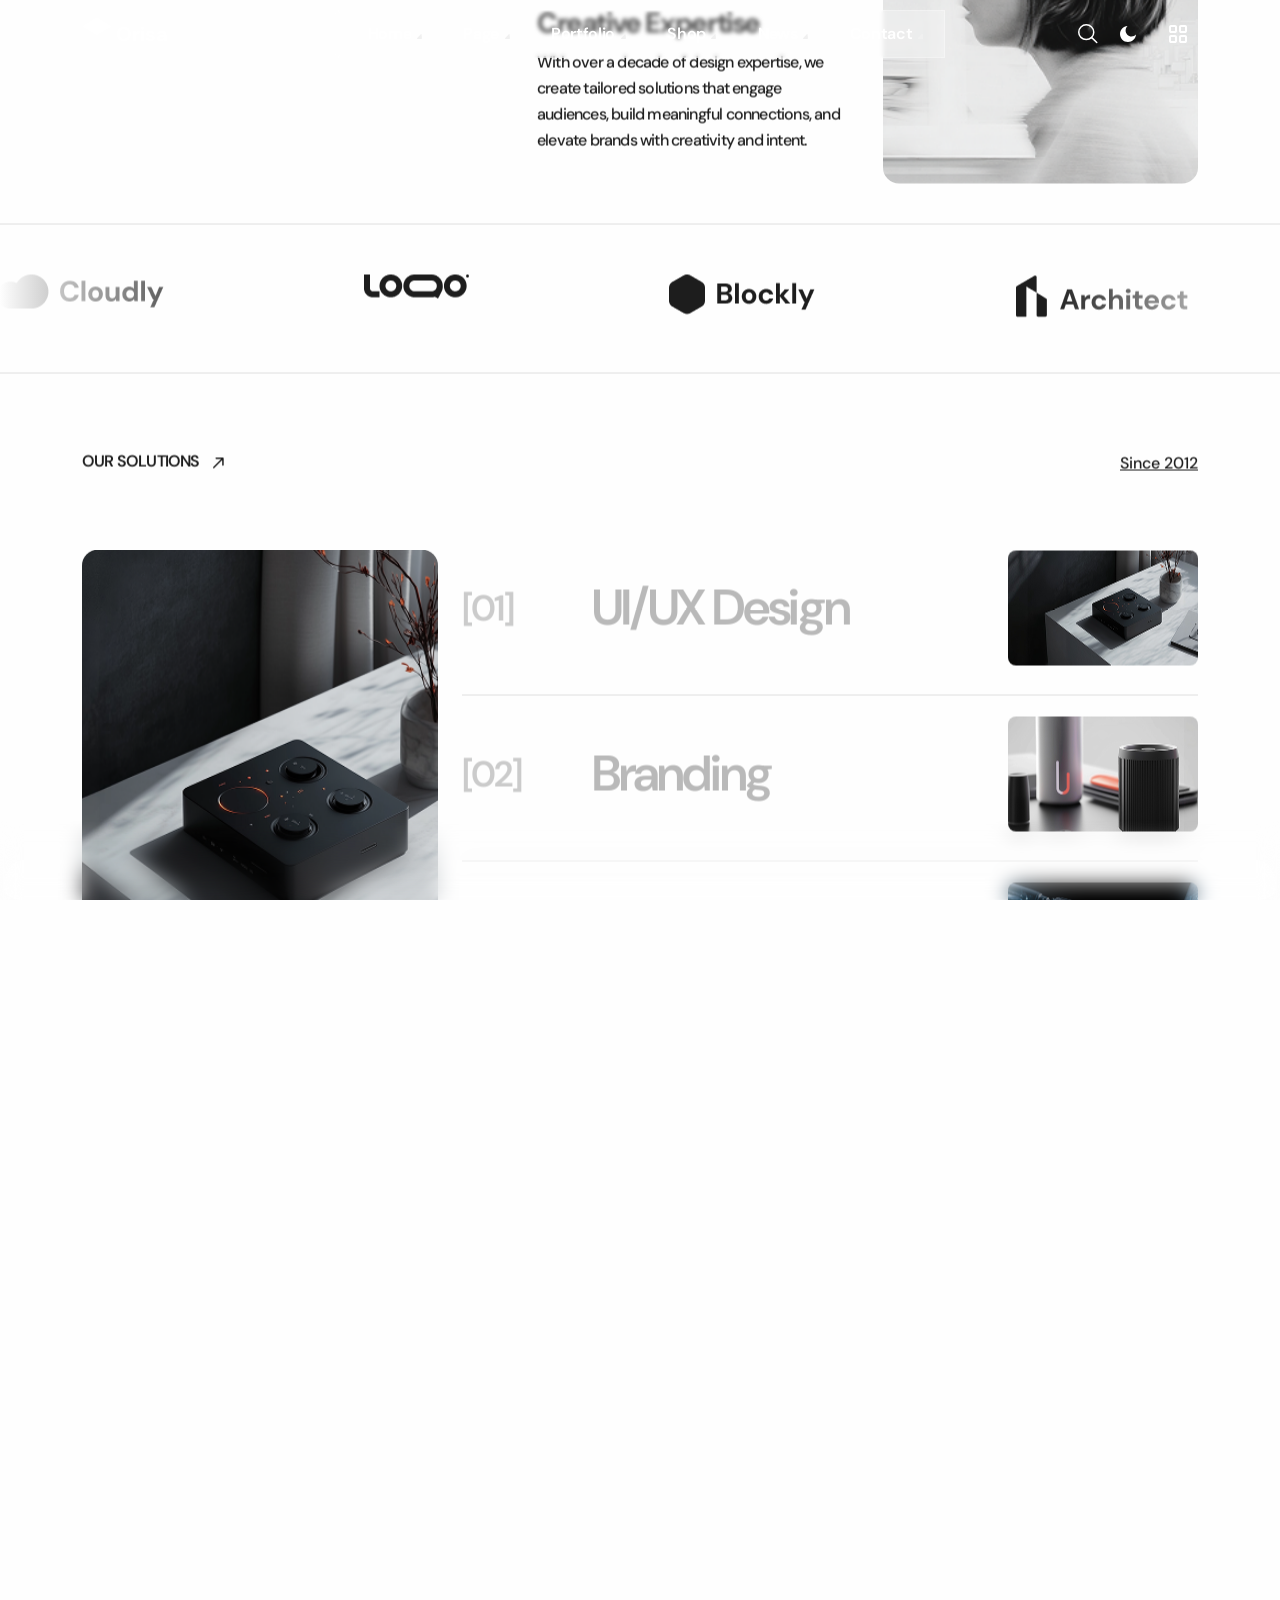
==== commit d1242dca: "Reverted the testing code" ====
--- a/index.html
+++ b/index.html
@@ -25,8 +25,2493 @@
     <link rel="stylesheet" href="assets/css/main.css">
 </head>
 
-<body>
-    <h1>Hello</h1>
+<body class="at-magic-cursor">
+    <!-- prettier-ignore -->
+
+    <!--search-form-start -->
+    <div class="at-search-body-overlay"></div>
+    <div class="at-search-form-toggle">
+        <div class="container">
+            <div class="row mb-60">
+                <div class="col-lg-12">
+                    <div class="at-search-top d-flex justify-content-between align-items-center">
+                        <div class="at-header-logo at-search-logo">
+                            <a href="index.html">
+                                <img data-width="30" src="assets/imgs/template/logo/favicon.svg" alt="Orisa">
+                                <p class="h6 fw-700 fz-24 mb-0">Orisa</p>
+                            </a>
+                        </div>
+                        <button class="at-search-close">
+                            <i class="fa-light fa-xmark"></i>
+                        </button>
+                    </div>
+                </div>
+            </div>
+            <div class="row justify-content-center">
+                <div class="col-lg-12">
+                    <div class="at-search-form">
+                        <form action="#">
+                            <div class="at-search-form-input">
+                                <input type="text" placeholder="Find what you need…" required>
+                                <span class="at-search-focus-border"></span>
+                                <button class="at-search-form-btn at-btn" type="submit">
+                                    <span>
+                                        <span class="text-1">Search</span>
+                                        <span class="text-2">Search</span>
+                                    </span>
+                                    <i class="icon-arrow-right">
+                                        <svg xmlns="http://www.w3.org/2000/svg" width="14" height="12" viewBox="0 0 14 12" fill="none">
+                                            <path d="M8.33333 1L13 5.66667M13 5.66667L8.33333 10.3333M13 5.66667H1" stroke="currentColor" stroke-width="2" stroke-linecap="round" stroke-linejoin="round" />
+                                        </svg>
+                                        <svg xmlns="http://www.w3.org/2000/svg" width="14" height="12" viewBox="0 0 14 12" fill="none">
+                                            <path d="M8.33333 1L13 5.66667M13 5.66667L8.33333 10.3333M13 5.66667H1" stroke="currentColor" stroke-width="2" stroke-linecap="round" stroke-linejoin="round" />
+                                        </svg>
+                                    </i>
+                                </button>
+                            </div>
+                        </form>
+                    </div>
+                </div>
+                <div class="col-12">
+                    <div class="at-categories">
+                        <h3 class="at-categories-title">Popular searches</h3>
+                        <ul class="at-categories-list">
+                            <li><a href="#" class="at-categories-item">UI / UX Design</a></li>
+                            <li><a href="#" class="at-categories-item">Photography</a></li>
+                            <li><a href="#" class="at-categories-item">Digital Marketing</a></li>
+                            <li><a href="#" class="at-categories-item">Creative</a></li>
+                            <li><a href="#" class="at-categories-item">Innovative</a></li>
+                            <li><a href="#" class="at-categories-item">Visionary</a></li>
+                            <li><a href="#" class="at-categories-item">Disruptive</a></li>
+                            <li><a href="#" class="at-categories-item">Adaptive</a></li>
+                            <li><a href="#" class="at-categories-item">Reliable</a></li>
+                            <li><a href="#" class="at-categories-item">Scalable</a></li>
+                            <li><a href="#" class="at-categories-item">Impactful</a></li>
+                            <li><a href="#" class="at-categories-item">Dynamic</a></li>
+                        </ul>
+                    </div>
+                </div>
+            </div>
+        </div>
+    </div>
+    <!-- search-form-end -->
+    <header>
+
+        <!-- header 1 area start -->
+        <div class="at-header-area at-header-spacing header-transparent">
+            <div class="container">
+                <div class="row align-items-center">
+                    <div class="col-xl-2 col-6">
+                        <div class="at-header-logo changeless">
+                            <a href="index.html">
+                                <img data-width="30" src="assets/imgs/template/logo/favicon-dark.svg" alt="Orisa">
+                                <p class="h6 fw-700 fz-24 text-white mb-0">Orisa</p>
+                            </a>
+                        </div>
+                    </div>
+                    <div class="col-xl-8 mx-auto d-none d-xl-flex justify-content-center">
+                        <div class="at-main-menu menu-light d-inline-flex justify-content-center style-1">
+                            <nav class="at-mobile-menu-active">
+                                <ul>
+                                    <li class="has-dropdown">
+                                        <a href="#">Home</a>
+                                        <div class="at-submenu submenu at-megamenu">
+                                            <div class="row">
+                                                <div class="col-xl-6">
+                                                    <div class="at-megamenu-box">
+                                                        <div class="at-megamenu-title-wrap">
+                                                            <span class="at-megamenu-title">Light Version</span>
+                                                            <svg xmlns="http://www.w3.org/2000/svg" width="13" height="13" viewBox="0 0 13 13" fill="none">
+                                                                <path d="M10.0208 3.41421L1.41421 12.0208L0 10.6066L8.60659 2H1.02082V0H12.0208V11H10.0208V3.41421Z" fill="currentColor" />
+                                                            </svg>
+                                                        </div>
+                                                        <ul>
+                                                            <li><a href="index.html">01. Creative Agency</a></li>
+                                                            <li><a href="index-2.html">02. Digital Agency</a></li>
+                                                            <li><a href="index-3.html">03. Marketing Agency</a></li>
+                                                            <li><a href="index-4.html">04. AI & Tech Agency</a></li>
+                                                            <li><a href="index-5.html">05. Personal Creative</a></li>
+                                                            <li><a href="index-6.html">06. Branding Studio</a></li>
+                                                            <li><a href="index-7.html">07. Startup Agency</a></li>
+                                                            <li><a href="index-8.html">08. UI/UX Agency</a></li>
+                                                            <li><a href="index-9.html">09. Morden Agency</a></li>
+                                                            <li><a href="index-10.html">10. 3D Studio</a></li>
+                                                            <li><a href="index-11.html">11. Motion & Video Studio</a></li>
+                                                            <li><a href="index-12.html">12. Minimal Portfolio</a></li>
+                                                            <li><a href="index-13.html">13. Architecture Studio</a></li>
+                                                            <li><a href="index-14.html">14. Photography Showcase</a></li>
+                                                            <li><a href="index-15.html">15. Agency Portfolio</a></li>
+                                                        </ul>
+                                                    </div>
+                                                </div>
+                                                <div class="col-xl-6">
+                                                    <div class="at-megamenu-box">
+                                                        <div class="at-megamenu-title-wrap">
+                                                            <span class="at-megamenu-title">Dark Version</span>
+                                                            <svg xmlns="http://www.w3.org/2000/svg" width="13" height="13" viewBox="0 0 13 13" fill="none">
+                                                                <path d="M10.0208 3.41421L1.41421 12.0208L0 10.6066L8.60659 2H1.02082V0H12.0208V11H10.0208V3.41421Z" fill="currentColor" />
+                                                            </svg>
+                                                        </div>
+                                                        <ul>
+                                                            <li><a href="index-dark.html">01. Creative Agency</a></li>
+                                                            <li><a href="index-2-dark.html">02. Digital Agency</a></li>
+                                                            <li><a href="index-3-dark.html">03. Marketing Agency</a></li>
+                                                            <li><a href="index-4-dark.html">04. AI & Tech Agency</a></li>
+                                                            <li><a href="index-5-dark.html">05. Personal Creative</a></li>
+                                                            <li><a href="index-6-dark.html">06. Branding Studio</a></li>
+                                                            <li><a href="index-7-dark.html">07. Startup Agency</a></li>
+                                                            <li><a href="index-8-dark.html">08. UI/UX Agency</a></li>
+                                                            <li><a href="index-9-dark.html">09. Morden Agency</a></li>
+                                                            <li><a href="index-10-dark.html">10. 3D Studio</a></li>
+                                                            <li><a href="index-11-dark.html">11. Motion & Video Studio</a></li>
+                                                            <li><a href="index-12-dark.html">12. Minimal Portfolio</a></li>
+                                                            <li><a href="index-13-dark.html">13. Architecture Studio</a></li>
+                                                            <li><a href="index-14-dark.html">14. Photography Studio</a></li>
+                                                            <li><a href="index-15-dark.html">15. Agency Portfolio</a></li>
+                                                        </ul>
+                                                    </div>
+                                                </div>
+                                            </div>
+                                        </div>
+                                    </li>
+                                    <li class="has-dropdown">
+                                        <a href="#">Page</a>
+                                        <div class="at-submenu submenu at-megamenu">
+                                            <div class="row">
+                                                <div class="col-xl-4">
+                                                    <div class="at-megamenu-box">
+                                                        <div class="at-megamenu-title-wrap">
+                                                            <span class="at-megamenu-title">About Us</span>
+                                                            <svg xmlns="http://www.w3.org/2000/svg" width="13" height="13" viewBox="0 0 13 13" fill="none">
+                                                                <path d="M10.0208 3.41421L1.41421 12.0208L0 10.6066L8.60659 2H1.02082V0H12.0208V11H10.0208V3.41421Z" fill="currentColor" />
+                                                            </svg>
+                                                        </div>
+                                                        <ul>
+                                                            <li><a href="about-1.html">About 01</a></li>
+                                                            <li><a href="about-2.html">About 02</a></li>
+                                                            <li><a href="about-3.html">About 03</a></li>
+                                                        </ul>
+                                                    </div>
+                                                </div>
+                                                <div class="col-xl-4">
+                                                    <div class="at-megamenu-box">
+                                                        <div class="at-megamenu-title-wrap">
+                                                            <span class="at-megamenu-title">Services</span>
+                                                            <svg xmlns="http://www.w3.org/2000/svg" width="13" height="13" viewBox="0 0 13 13" fill="none">
+                                                                <path d="M10.0208 3.41421L1.41421 12.0208L0 10.6066L8.60659 2H1.02082V0H12.0208V11H10.0208V3.41421Z" fill="currentColor" />
+                                                            </svg>
+                                                        </div>
+                                                        <ul>
+                                                            <li><a href="services-1.html">Service 01</a></li>
+                                                            <li><a href="services-2.html">Service 02</a></li>
+                                                            <li><a href="services-3.html">Service 03</a></li>
+                                                            <li><a href="services-details.html">Service Details</a></li>
+                                                        </ul>
+                                                    </div>
+                                                </div>
+                                                <div class="col-xl-4">
+                                                    <div class="at-megamenu-box">
+                                                        <div class="at-megamenu-title-wrap">
+                                                            <span class="at-megamenu-title">Other</span>
+                                                            <svg xmlns="http://www.w3.org/2000/svg" width="13" height="13" viewBox="0 0 13 13" fill="none">
+                                                                <path d="M10.0208 3.41421L1.41421 12.0208L0 10.6066L8.60659 2H1.02082V0H12.0208V11H10.0208V3.41421Z" fill="currentColor" />
+                                                            </svg>
+                                                        </div>
+                                                        <ul>
+                                                            <li><a href="team.html">Team</a></li>
+                                                            <li><a href="team-details.html">Team Details</a></li>
+                                                            <li><a href="pricing.html">Pricing</a></li>
+                                                            <li><a href="coming-soon.html">Coming Soon</a></li>
+                                                            <li><a href="faqs.html">FAQs</a></li>
+                                                            <li><a href="404.html">404 Page</a></li>
+                                                        </ul>
+                                                    </div>
+                                                </div>
+                                            </div>
+                                        </div>
+                                    </li>
+                                    <li class="has-dropdown">
+                                        <a href="#">Portfolio</a>
+                                        <div class="at-submenu submenu at-megamenu">
+                                            <div class="row">
+                                                <div class="col-xl-4">
+                                                    <div class="at-megamenu-box">
+                                                        <div class="at-megamenu-title-wrap">
+                                                            <span class="at-megamenu-title">Creative</span>
+                                                            <svg xmlns="http://www.w3.org/2000/svg" width="13" height="13" viewBox="0 0 13 13" fill="none">
+                                                                <path d="M10.0208 3.41421L1.41421 12.0208L0 10.6066L8.60659 2H1.02082V0H12.0208V11H10.0208V3.41421Z" fill="currentColor" />
+                                                            </svg>
+                                                        </div>
+                                                        <ul>
+                                                            <li><a href="portfolio-cinema.html">Portfolio Cinema</a></li>
+                                                            <li><a href="portfolio-split.html">Portfolio Split</a></li>
+                                                            <li><a href="portfolio-stack.html">Portfolio Stack</a></li>
+                                                            <li><a href="portfolio-curtain.html">Portfolio Curtain</a></li>
+                                                            <li><a href="portfolio-zstack.html">Portfolio Z-Stack</a></li>
+                                                            <li><a href="portfolio-vista.html">Portfolio Vista</a></li>
+                                                            <li><a href="portfolio-horizontal.html">Portfolio Horizontal</a></li>
+                                                            <li><a href="portfolio-gallery.html">Portfolio Gallery</a></li>
+                                                        </ul>
+                                                    </div>
+                                                </div>
+                                                <div class="col-xl-4">
+                                                    <div class="at-megamenu-box">
+                                                        <div class="at-megamenu-title-wrap">
+                                                            <span class="at-megamenu-title">Classic</span>
+                                                            <svg xmlns="http://www.w3.org/2000/svg" width="13" height="13" viewBox="0 0 13 13" fill="none">
+                                                                <path d="M10.0208 3.41421L1.41421 12.0208L0 10.6066L8.60659 2H1.02082V0H12.0208V11H10.0208V3.41421Z" fill="currentColor" />
+                                                            </svg>
+                                                        </div>
+                                                        <ul>
+                                                            <li><a href="portfolio-1.html">Portfolio 01</a></li>
+                                                            <li><a href="portfolio-2.html">Portfolio 02</a></li>
+                                                            <li><a href="portfolio-3.html">Portfolio 03</a></li>
+                                                            <li><a href="portfolio-4.html">Portfolio 04</a></li>
+                                                            <li><a href="portfolio-5.html">Portfolio 05</a></li>
+                                                            <li><a href="portfolio-6.html">Portfolio 06</a></li>
+                                                        </ul>
+                                                    </div>
+                                                </div>
+                                                <div class="col-xl-4">
+                                                    <div class="at-megamenu-box">
+                                                        <div class="at-megamenu-title-wrap">
+                                                            <span class="at-megamenu-title">Details</span>
+                                                            <svg xmlns="http://www.w3.org/2000/svg" width="13" height="13" viewBox="0 0 13 13" fill="none">
+                                                                <path d="M10.0208 3.41421L1.41421 12.0208L0 10.6066L8.60659 2H1.02082V0H12.0208V11H10.0208V3.41421Z" fill="currentColor" />
+                                                            </svg>
+                                                        </div>
+                                                        <ul>
+                                                            <li><a href="portfolio-details-1.html">Portfolio Details 01</a></li>
+                                                            <li><a href="portfolio-details-2.html">Portfolio Details 02</a></li>
+                                                            <li><a href="portfolio-details-3.html">Portfolio Details 03</a></li>
+                                                            <li><a href="portfolio-details-4.html">Portfolio Details 04</a></li>
+                                                            <li><a href="portfolio-details-5.html">Portfolio Details 05</a></li>
+                                                            <li><a href="portfolio-details-6.html">Portfolio Details 06</a></li>
+                                                        </ul>
+                                                    </div>
+                                                </div>
+                                            </div>
+                                        </div>
+                                    </li>
+                                    <li class="has-dropdown">
+                                        <a href="#">Shop</a>
+                                        <ul class="at-submenu submenu">
+                                            <li><a href="product-archive.html">Products Listing</a></li>
+                                            <li><a href="product-details.html">Product Details</a></li>
+                                            <li><a href="product-cart.html">Cart</a></li>
+                                            <li><a href="product-checkout.html">Checkout</a></li>
+                                        </ul>
+                                    </li>
+                                    <li class="has-dropdown">
+                                        <a href="#">News</a>
+                                        <ul class="at-submenu submenu">
+                                            <li><a href="archive-1.html">Blog 01</a></li>
+                                            <li><a href="archive-2.html">Blog 02</a></li>
+                                            <li><a href="archive-3.html">Blog 03</a></li>
+                                            <li><a href="archive-4.html">Blog 04</a></li>
+                                            <li><a href="blog-details.html">Post Details</a></li>
+                                        </ul>
+                                    </li>
+                                    <li class="has-dropdown">
+                                        <a href="#">Contact</a>
+                                        <ul class="at-submenu submenu">
+                                            <li><a href="contact-1.html">Contact 01</a></li>
+                                            <li><a href="contact-2.html">Contact 02</a></li>
+                                        </ul>
+                                    </li>
+                                </ul>
+                            </nav>
+                        </div>
+                    </div>
+                    <div class="col-xl-2 col-6">
+                        <div class="at-header-right gap-3 d-flex justify-content-end align-items-center">
+                            <button class="at-header-search-btn at-search-click">
+                                <svg width="20" height="20" viewBox="0 0 20 20" fill="none" xmlns="http://www.w3.org/2000/svg">
+                                    <path d="M18.7508 18.5233L13.5538 13.392M13.5538 13.392C14.9604 12.0032 15.7506 10.1196 15.7506 8.15551C15.7506 6.19144 14.9604 4.30782 13.5538 2.91902C12.1472 1.53022 10.2395 0.75 8.25028 0.75C6.26108 0.75 4.35336 1.53022 2.94678 2.91902C1.54021 4.30782 0.75 6.19144 0.75 8.15551C0.75 10.1196 1.54021 12.0032 2.94678 13.392C4.35336 14.7808 6.26108 15.561 8.25028 15.561C10.2395 15.561 12.1472 14.7808 13.5538 13.392Z" stroke="#fff" stroke-width="1.5" stroke-linecap="round" stroke-linejoin="round" />
+                                </svg>
+                            </button>
+                            <div class="dark-light-mode">
+                                <label for="switch" class="toggle dark-light-switcher">
+                                    <input type="checkbox" class="input" id="switch">
+                                    <span class="icon icon--moon">
+                                        <svg xmlns="http://www.w3.org/2000/svg" width="16" height="16" viewBox="0 0 16 16" fill="none">
+                                            <path d="M7.51166 0C6.33857 1.09609 5.6053 2.65694 5.6053 4.38904C5.6053 7.70586 8.29416 10.3947 11.611 10.3947C13.3431 10.3947 14.9039 9.66146 16 8.48836C15.7439 12.6798 12.2635 16 8.00757 16C3.58511 16 0 12.4149 0 7.99245C0 3.73655 3.32017 0.256105 7.51166 0Z" fill="white" />
+                                        </svg>
+                                    </span>
+                                    <span class="icon icon--sun">
+                                        <svg xmlns="http://www.w3.org/2000/svg" viewBox="0 0 24 24" fill="#fff" width="28" height="28">
+                                            <path d="M12 2.25a.75.75 0 01.75.75v2.25a.75.75 0 01-1.5 0V3a.75.75 0 01.75-.75zM7.5 12a4.5 4.5 0 119 0 4.5 4.5 0 01-9 0zM18.894 6.166a.75.75 0 00-1.06-1.06l-1.591 1.59a.75.75 0 101.06 1.061l1.591-1.59zM21.75 12a.75.75 0 01-.75.75h-2.25a.75.75 0 010-1.5H21a.75.75 0 01.75.75zM17.834 18.894a.75.75 0 001.06-1.06l-1.59-1.591a.75.75 0 10-1.061 1.06l1.59 1.591zM12 18a.75.75 0 01.75.75V21a.75.75 0 01-1.5 0v-2.25A.75.75 0 0112 18zM7.758 17.303a.75.75 0 00-1.061-1.06l-1.591 1.59a.75.75 0 001.06 1.061l1.591-1.59zM6 12a.75.75 0 01-.75.75H3a.75.75 0 010-1.5h2.25A.75.75 0 016 12zM6.697 7.757a.75.75 0 001.06-1.06l-1.59-1.591a.75.75 0 00-1.061 1.06l1.59 1.591z">
+                                            </path>
+                                        </svg>
+                                    </span>
+                                </label>
+                            </div>
+                            <button class="at-menu-bar at-header-sidebar-btn text-white">
+                                <svg xmlns="http://www.w3.org/2000/svg" width="18" height="18" viewBox="0 0 18 18" fill="none">
+                                    <path d="M1 2C1 1.73478 1.10536 1.48043 1.29289 1.29289C1.48043 1.10536 1.73478 1 2 1H6C6.26522 1 6.51957 1.10536 6.70711 1.29289C6.89464 1.48043 7 1.73478 7 2V6C7 6.26522 6.89464 6.51957 6.70711 6.70711C6.51957 6.89464 6.26522 7 6 7H2C1.73478 7 1.48043 6.89464 1.29289 6.70711C1.10536 6.51957 1 6.26522 1 6V2ZM11 2C11 1.73478 11.1054 1.48043 11.2929 1.29289C11.4804 1.10536 11.7348 1 12 1H16C16.2652 1 16.5196 1.10536 16.7071 1.29289C16.8946 1.48043 17 1.73478 17 2V6C17 6.26522 16.8946 6.51957 16.7071 6.70711C16.5196 6.89464 16.2652 7 16 7H12C11.7348 7 11.4804 6.89464 11.2929 6.70711C11.1054 6.51957 11 6.26522 11 6V2ZM1 12C1 11.7348 1.10536 11.4804 1.29289 11.2929C1.48043 11.1054 1.73478 11 2 11H6C6.26522 11 6.51957 11.1054 6.70711 11.2929C6.89464 11.4804 7 11.7348 7 12V16C7 16.2652 6.89464 16.5196 6.70711 16.7071C6.51957 16.8946 6.26522 17 6 17H2C1.73478 17 1.48043 16.8946 1.29289 16.7071C1.10536 16.5196 1 16.2652 1 16V12ZM11 12C11 11.7348 11.1054 11.4804 11.2929 11.2929C11.4804 11.1054 11.7348 11 12 11H16C16.2652 11 16.5196 11.1054 16.7071 11.2929C16.8946 11.4804 17 11.7348 17 12V16C17 16.2652 16.8946 16.5196 16.7071 16.7071C16.5196 16.8946 16.2652 17 16 17H12C11.7348 17 11.4804 16.8946 11.2929 16.7071C11.1054 16.5196 11 16.2652 11 16V12Z" stroke="currentColor" stroke-width="2" stroke-linecap="round" stroke-linejoin="round" />
+                                </svg>
+                            </button>
+                        </div>
+                    </div>
+                </div>
+            </div>
+        </div>
+        <!-- header area end -->
+
+        <!-- sticky-menu-area -->
+        <button id="header-sticky" class="hamburger-open-btn hamburger-sticky-menu">
+            <span>MENU</span>
+            <span class="icon">
+
+                <svg xmlns="http://www.w3.org/2000/svg" width="24" height="24" viewBox="0 0 24 24" fill="none">
+                    <path d="M4 5C4 4.73478 4.10536 4.48043 4.29289 4.29289C4.48043 4.10536 4.73478 4 5 4H9C9.26522 4 9.51957 4.10536 9.70711 4.29289C9.89464 4.48043 10 4.73478 10 5V9C10 9.26522 9.89464 9.51957 9.70711 9.70711C9.51957 9.89464 9.26522 10 9 10H5C4.73478 10 4.48043 9.89464 4.29289 9.70711C4.10536 9.51957 4 9.26522 4 9V5ZM14 5C14 4.73478 14.1054 4.48043 14.2929 4.29289C14.4804 4.10536 14.7348 4 15 4H19C19.2652 4 19.5196 4.10536 19.7071 4.29289C19.8946 4.48043 20 4.73478 20 5V9C20 9.26522 19.8946 9.51957 19.7071 9.70711C19.5196 9.89464 19.2652 10 19 10H15C14.7348 10 14.4804 9.89464 14.2929 9.70711C14.1054 9.51957 14 9.26522 14 9V5ZM4 15C4 14.7348 4.10536 14.4804 4.29289 14.2929C4.48043 14.1054 4.73478 14 5 14H9C9.26522 14 9.51957 14.1054 9.70711 14.2929C9.89464 14.4804 10 14.7348 10 15V19C10 19.2652 9.89464 19.5196 9.70711 19.7071C9.51957 19.8946 9.26522 20 9 20H5C4.73478 20 4.48043 19.8946 4.29289 19.7071C4.10536 19.5196 4 19.2652 4 19V15ZM14 15C14 14.7348 14.1054 14.4804 14.2929 14.2929C14.4804 14.1054 14.7348 14 15 14H19C19.2652 14 19.5196 14.1054 19.7071 14.2929C19.8946 14.4804 20 14.7348 20 15V19C20 19.2652 19.8946 19.5196 19.7071 19.7071C19.5196 19.8946 19.2652 20 19 20H15C14.7348 20 14.4804 19.8946 14.2929 19.7071C14.1054 19.5196 14 19.2652 14 19V15Z" stroke="currentColor" stroke-width="2" stroke-linecap="round" stroke-linejoin="round" />
+                </svg>
+            </span>
+        </button>
+        <!-- sticky-menu-end -->
+
+    </header>
+    <!-- at-offcanvus-area-start -->
+    <div class="at-offcanvas-area">
+        <div class="at-offcanvas">
+            <div class="at-offcanvas-top d-flex align-items-center justify-content-between">
+                <div class="at-offcanvas-logo">
+                    <a href="index.html">
+                        <img data-width="30" src="assets/imgs/template/logo/favicon.svg" alt="Orisa">
+                        <p class="h6 fw-700 fz-24 mb-0">Orisa</p>
+                    </a>
+                </div>
+                <div class="at-offcanvas-close-btn">
+                    <button class="close-btn">
+                        <svg width="37" height="38" viewBox="0 0 37 38" fill="none" xmlns="http://www.w3.org/2000/svg">
+                            <path d="M9.19141 9.80762L27.5762 28.1924" stroke="currentColor" stroke-width="1.5" stroke-linecap="round" stroke-linejoin="round" />
+                            <path d="M9.19141 28.1924L27.5762 9.80761" stroke="currentColor" stroke-width="1.5" stroke-linecap="round" stroke-linejoin="round" />
+                        </svg>
+                    </button>
+                </div>
+            </div>
+            <div class="at-offcanvas-content d-none d-xl-block">
+                <h3 class="at-offcanvas-title">Howdy!</h3>
+                <p class="fz-font-lg">We blend strategy, creativity, and technology to help brands grow, connect, and stand out in an ever-evolving digital world. </p>
+            </div>
+            <div class="at-offcanvas-menu d-xl-none pb-50">
+                <nav></nav>
+            </div>
+            <div class="at-offcanvas-gallery d-none d-xl-block">
+                <div class="sec-2-home-5__avatars-row d-flex gap-2">
+                    <div class="sec-2-home-5__avatar-sm at-offcanvas-gallery-img">
+                        <img class="img-cover" src="assets/imgs/template/avatar/avatar-10.webp" alt="orisa">
+                    </div>
+                    <div class="sec-2-home-5__avatar-sm at-offcanvas-gallery-img">
+                        <img class="img-cover" src="assets/imgs/template/avatar/avatar-11.webp" alt="orisa">
+                    </div>
+                    <div class="sec-2-home-5__avatar-sm at-offcanvas-gallery-img">
+                        <img class="img-cover" src="assets/imgs/template/avatar/avatar-12.webp" alt="orisa">
+                    </div>
+                    <div class="sec-2-home-5__avatar-sm at-offcanvas-gallery-img">
+                        <img class="img-cover" src="assets/imgs/template/avatar/avatar-13.webp" alt="orisa">
+                    </div>
+                    <div class="sec-2-home-5__avatar-sm at-offcanvas-gallery-img">
+                        <img class="img-cover" src="assets/imgs/template/avatar/avatar-14.webp" alt="orisa">
+                    </div>
+                </div>
+            </div>
+            <div class="at-offcanvas-contact">
+                <h4 class="h5 at-offcanvas-title sm">Get in touch</h4>
+                <ul>
+                    <li><a class="fz-font-lg" href="tel:2125557398">(212) 555-7398</a></li>
+                    <li><a class="fz-font-lg" href="mailto:hello@aleric.com">hello@orisa.com</a></li>
+                    <li>
+                        <a class="fz-font-lg" href="#">
+                            245 Fifth Avenue, Suite 1800 <br>
+                            New York, NY 10016, USA
+                        </a>
+                    </li>
+                </ul>
+            </div>
+            <div class="at-offcanvas-social">
+                <h3 class="at-offcanvas-title sm">Follow Us</h3>
+                <ul class="at-offcanvas-social__grid">
+                    <li>
+                        <a href="#" class="at-offcanvas-social__link" aria-label="Twitter">
+                            <svg xmlns="http://www.w3.org/2000/svg" width="18" height="18" viewBox="0 0 16 15" fill="none" aria-hidden="true">
+                                <path fill-rule="evenodd" clip-rule="evenodd" d="M0 0H5.25L8.98421 5.21053L13.5 0H15.5L9.8895 6.47368L16 15H10.75L7.01579 9.7895L2.5 15H0.5L6.11053 8.52632L0 0ZM11.5204 13.5L2.92043 1.5H4.47957L13.0796 13.5H11.5204Z" fill="currentColor" />
+                            </svg>
+                            <span>Twitter</span>
+                        </a>
+                    </li>
+                    <li>
+                        <a href="#" class="at-offcanvas-social__link" aria-label="Facebook">
+                            <svg xmlns="http://www.w3.org/2000/svg" width="18" height="18" viewBox="0 0 18 18" fill="none" aria-hidden="true">
+                                <path d="M12.4024 18V11.0344H14.7347L15.0838 8.3265H12.4024V6.59765C12.4024 5.81364 12.62 5.27934 13.7443 5.27934L15.1783 5.27867V2.85676C14.9302 2.82382 14.0791 2.75006 13.0888 2.75006C11.0213 2.75006 9.606 4.01198 9.606 6.32952V8.3265H7.2677V11.0344H9.606V18H1C0.44772 18 0 17.5523 0 17V1C0 0.44772 0.44772 0 1 0H17C17.5523 0 18 0.44772 18 1V17C18 17.5523 17.5523 18 17 18H12.4024Z" fill="currentColor" />
+                            </svg>
+                            <span>Facebook</span>
+                        </a>
+                    </li>
+                    <li>
+                        <a href="#" class="at-offcanvas-social__link" aria-label="LinkedIn">
+                            <svg xmlns="http://www.w3.org/2000/svg" width="18" height="18" viewBox="0 0 18 18" fill="none" aria-hidden="true">
+                                <path d="M15.3352 15.339H12.6697V11.1622C12.6697 10.1662 12.6495 8.8845 11.2807 8.8845C9.89102 8.8845 9.67872 9.9683 9.67872 11.0887V15.339H7.01322V6.75H9.57372V7.9207H9.60822C9.96602 7.2457 10.836 6.53325 12.1357 6.53325C14.8365 6.53325 15.336 8.3108 15.336 10.6245L15.3352 15.339ZM4.00275 5.57475C3.14475 5.57475 2.4555 4.88025 2.4555 4.026C2.4555 3.1725 3.1455 2.47875 4.00275 2.47875C4.85775 2.47875 5.55075 3.1725 5.55075 4.026C5.55075 4.88025 4.857 5.57475 4.00275 5.57475ZM5.33925 15.339H2.66625V6.75H5.33925V15.339ZM16.6687 0H1.32825C0.594 0 0 0.5805 0 1.29675V16.7033C0 17.4202 0.594 18 1.32825 18H16.6665C17.4 18 18 17.4202 18 16.7033V1.29675C18 0.5805 17.4 0 16.6665 0H16.6687Z" fill="currentColor" />
+                            </svg>
+                            <span>Linkedin</span>
+                        </a>
+                    </li>
+                    <li>
+                        <a href="#" class="at-offcanvas-social__link" aria-label="Instagram">
+                            <svg xmlns="http://www.w3.org/2000/svg" width="18" height="18" viewBox="0 0 18 18" fill="none" aria-hidden="true">
+                                <path d="M9.92475 0C10.9376 0.00167406 11.4509 0.00703828 11.8945 0.0202418L12.0692 0.025948C12.2709 0.0331213 12.47 0.0421215 12.7101 0.0533719C13.6678 0.0976265 14.3211 0.249129 14.8949 0.471887C15.4881 0.700648 15.9892 1.00966 16.4894 1.50993C16.9889 2.0102 17.298 2.51271 17.5275 3.10448C17.7494 3.67751 17.901 4.33153 17.946 5.28931C17.9567 5.52933 17.9653 5.72841 17.9725 5.93024L17.9781 6.10492C17.9913 6.5484 17.9973 7.06177 17.9992 8.07471L17.9999 8.74577C18 8.82777 18 8.91237 18 8.99967L17.9999 9.25357L17.9994 9.92472C17.9977 10.9376 17.9923 11.451 17.9791 11.8944L17.9734 12.0691C17.9662 12.271 17.9572 12.4701 17.946 12.7101C17.9017 13.6679 17.7494 14.3211 17.5275 14.8949C17.2987 15.4882 16.9889 15.9892 16.4894 16.4895C15.9892 16.989 15.4859 17.298 14.8949 17.5275C14.3211 17.7495 13.6678 17.901 12.7101 17.946C12.47 17.9567 12.2709 17.9654 12.0692 17.9725L11.8945 17.9781C11.4509 17.9914 10.9376 17.9973 9.92475 17.9993L9.25359 18C9.1716 18 9.087 18 8.99969 18H8.7458L8.07464 17.9994C7.06175 17.9977 6.54839 17.9924 6.1049 17.9791L5.93022 17.9734C5.72839 17.9662 5.5293 17.9572 5.2893 17.946C4.33151 17.9018 3.67899 17.7495 3.10448 17.5275C2.51195 17.2988 2.01018 16.989 1.50992 16.4895C1.00965 15.9892 0.701394 15.4859 0.471886 14.8949C0.249129 14.3211 0.0983735 13.6679 0.053372 12.7101C0.0426796 12.4701 0.0339582 12.271 0.026893 12.0691L0.0212318 11.8944C0.00806435 11.451 0.00206123 10.9376 0.000117163 9.92472L0 8.07471C0.00167406 7.06177 0.00702925 6.5484 0.0202327 6.10492L0.0259479 5.93024C0.0331212 5.72841 0.0421216 5.52933 0.053372 5.28931C0.0976175 4.33078 0.249129 3.67825 0.471886 3.10448C0.700638 2.51196 1.00965 2.0102 1.50992 1.50993C2.01018 1.00966 2.51271 0.701396 3.10448 0.471887C3.67825 0.249129 4.33077 0.0983735 5.2893 0.0533719C5.5293 0.0426885 5.72839 0.0339673 5.93022 0.026902L6.1049 0.0212407C6.54839 0.00806417 7.06175 0.00206102 8.07464 0.000116949L9.92475 0ZM8.99969 4.49953C6.51298 4.49953 4.49952 6.51518 4.49952 8.99967C4.49952 11.4864 6.51517 13.4998 8.99969 13.4998C11.4864 13.4998 13.4998 11.4842 13.4998 8.99967C13.4998 6.513 11.4841 4.49953 8.99969 4.49953ZM8.99969 6.2996C10.491 6.2996 11.6998 7.50805 11.6998 8.99967C11.6998 10.4909 10.4913 11.6998 8.99969 11.6998C7.50843 11.6998 6.29958 10.4914 6.29958 8.99967C6.29958 7.50841 7.50798 6.2996 8.99969 6.2996ZM13.7249 3.14949C13.1045 3.14949 12.5998 3.65342 12.5998 4.27376C12.5998 4.89411 13.1037 5.39882 13.7249 5.39882C14.3452 5.39882 14.8499 4.89489 14.8499 4.27376C14.8499 3.65342 14.3443 3.14871 13.7249 3.14949Z" fill="currentColor" />
+                            </svg>
+                            <span>Instagram</span>
+                        </a>
+                    </li>
+                    <li>
+                        <a href="#" class="at-offcanvas-social__link" aria-label="Youtube">
+                            <svg xmlns="http://www.w3.org/2000/svg" width="18" height="13" viewBox="0 0 18 13" fill="none" aria-hidden="true">
+                                <path fill-rule="evenodd" clip-rule="evenodd" d="M16.0322 0.388283C16.8071 0.602295 17.4162 1.23059 17.6237 2.03009C17.9985 3.47775 18 6.49997 18 6.49997C18 6.49997 18 9.52214 17.6237 10.9698C17.4162 11.7694 16.8071 12.3977 16.0322 12.6116C14.6291 13 8.99997 13 8.99997 13C8.99997 13 3.37092 13 1.96772 12.6116C1.1928 12.3977 0.583804 11.7694 0.376354 10.9698C-3.83173e-08 9.52214 0 6.49997 0 6.49997C0 6.49997 -3.83173e-08 3.47775 0.376354 2.03009C0.583804 1.23059 1.1928 0.602295 1.96772 0.388283C3.37092 1.18595e-07 8.99997 0 8.99997 0C8.99997 0 14.6291 1.18595e-07 16.0322 0.388283ZM11.8751 6.50027L7.19879 9.2855V3.71499L11.8751 6.50027Z" fill="currentColor" />
+                            </svg>
+                            <span>Youtube</span>
+                        </a>
+                    </li>
+                </ul>
+            </div>
+        </div>
+    </div>
+    <div class="body-overlay"></div>
+    <!-- at-offcanvus-area-end -->
+
+    <!-- offcanvas 2 start -->
+    <div class="at-offcanvas-2-area">
+        <div class="offcanvas-bg"></div>
+        <div class="at-offcanvas-2-wrapper offcanvas-menu">
+            <div class="at-offcanvas-2-left">
+                <div class="at-header-logo d-flex justify-content-between align-items-center mb-50">
+                    <a href="index.html">
+                        <img class="dark-mode-invert" data-width="30" src="assets/imgs/template/logo/favicon.svg" alt="Orisa">
+                        <p class="h6 fw-700 fz-24 mb-0">Orisa</p>
+                    </a>
+                    <span class="hamburger-close-btn">
+                        <svg width="37" height="38" viewBox="0 0 37 38" fill="none" xmlns="http://www.w3.org/2000/svg">
+                            <path d="M9.19141 9.80762L27.5762 28.1924" stroke="currentColor" stroke-width="1.5" stroke-linecap="round" stroke-linejoin="round" />
+                            <path d="M9.19141 28.1924L27.5762 9.80761" stroke="currentColor" stroke-width="1.5" stroke-linecap="round" stroke-linejoin="round" />
+                        </svg>
+                    </span>
+                </div>
+                <div class="at-offcanvas-menu counter-row">
+                    <nav></nav>
+                </div>
+                <div class="at-offcanvas-social">
+                    <ul class="at-offcanvas-social__grid">
+                        <li>
+                            <a href="#" class="at-offcanvas-social__link" aria-label="Twitter">
+                                <svg xmlns="http://www.w3.org/2000/svg" width="18" height="18" viewBox="0 0 16 15" fill="none" aria-hidden="true">
+                                    <path fill-rule="evenodd" clip-rule="evenodd" d="M0 0H5.25L8.98421 5.21053L13.5 0H15.5L9.8895 6.47368L16 15H10.75L7.01579 9.7895L2.5 15H0.5L6.11053 8.52632L0 0ZM11.5204 13.5L2.92043 1.5H4.47957L13.0796 13.5H11.5204Z" fill="currentColor" />
+                                </svg>
+                                <span>Twitter</span>
+                            </a>
+                        </li>
+                        <li>
+                            <a href="#" class="at-offcanvas-social__link" aria-label="Facebook">
+                                <svg xmlns="http://www.w3.org/2000/svg" width="18" height="18" viewBox="0 0 18 18" fill="none" aria-hidden="true">
+                                    <path d="M12.4024 18V11.0344H14.7347L15.0838 8.3265H12.4024V6.59765C12.4024 5.81364 12.62 5.27934 13.7443 5.27934L15.1783 5.27867V2.85676C14.9302 2.82382 14.0791 2.75006 13.0888 2.75006C11.0213 2.75006 9.606 4.01198 9.606 6.32952V8.3265H7.2677V11.0344H9.606V18H1C0.44772 18 0 17.5523 0 17V1C0 0.44772 0.44772 0 1 0H17C17.5523 0 18 0.44772 18 1V17C18 17.5523 17.5523 18 17 18H12.4024Z" fill="currentColor" />
+                                </svg>
+                                <span>Facebook</span>
+                            </a>
+                        </li>
+                        <li>
+                            <a href="#" class="at-offcanvas-social__link" aria-label="LinkedIn">
+                                <svg xmlns="http://www.w3.org/2000/svg" width="18" height="18" viewBox="0 0 18 18" fill="none" aria-hidden="true">
+                                    <path d="M15.3352 15.339H12.6697V11.1622C12.6697 10.1662 12.6495 8.8845 11.2807 8.8845C9.89102 8.8845 9.67872 9.9683 9.67872 11.0887V15.339H7.01322V6.75H9.57372V7.9207H9.60822C9.96602 7.2457 10.836 6.53325 12.1357 6.53325C14.8365 6.53325 15.336 8.3108 15.336 10.6245L15.3352 15.339ZM4.00275 5.57475C3.14475 5.57475 2.4555 4.88025 2.4555 4.026C2.4555 3.1725 3.1455 2.47875 4.00275 2.47875C4.85775 2.47875 5.55075 3.1725 5.55075 4.026C5.55075 4.88025 4.857 5.57475 4.00275 5.57475ZM5.33925 15.339H2.66625V6.75H5.33925V15.339ZM16.6687 0H1.32825C0.594 0 0 0.5805 0 1.29675V16.7033C0 17.4202 0.594 18 1.32825 18H16.6665C17.4 18 18 17.4202 18 16.7033V1.29675C18 0.5805 17.4 0 16.6665 0H16.6687Z" fill="currentColor" />
+                                </svg>
+                                <span>Linkedin</span>
+                            </a>
+                        </li>
+                        <li>
+                            <a href="#" class="at-offcanvas-social__link" aria-label="Instagram">
+                                <svg xmlns="http://www.w3.org/2000/svg" width="18" height="18" viewBox="0 0 18 18" fill="none" aria-hidden="true">
+                                    <path d="M9.92475 0C10.9376 0.00167406 11.4509 0.00703828 11.8945 0.0202418L12.0692 0.025948C12.2709 0.0331213 12.47 0.0421215 12.7101 0.0533719C13.6678 0.0976265 14.3211 0.249129 14.8949 0.471887C15.4881 0.700648 15.9892 1.00966 16.4894 1.50993C16.9889 2.0102 17.298 2.51271 17.5275 3.10448C17.7494 3.67751 17.901 4.33153 17.946 5.28931C17.9567 5.52933 17.9653 5.72841 17.9725 5.93024L17.9781 6.10492C17.9913 6.5484 17.9973 7.06177 17.9992 8.07471L17.9999 8.74577C18 8.82777 18 8.91237 18 8.99967L17.9999 9.25357L17.9994 9.92472C17.9977 10.9376 17.9923 11.451 17.9791 11.8944L17.9734 12.0691C17.9662 12.271 17.9572 12.4701 17.946 12.7101C17.9017 13.6679 17.7494 14.3211 17.5275 14.8949C17.2987 15.4882 16.9889 15.9892 16.4894 16.4895C15.9892 16.989 15.4859 17.298 14.8949 17.5275C14.3211 17.7495 13.6678 17.901 12.7101 17.946C12.47 17.9567 12.2709 17.9654 12.0692 17.9725L11.8945 17.9781C11.4509 17.9914 10.9376 17.9973 9.92475 17.9993L9.25359 18C9.1716 18 9.087 18 8.99969 18H8.7458L8.07464 17.9994C7.06175 17.9977 6.54839 17.9924 6.1049 17.9791L5.93022 17.9734C5.72839 17.9662 5.5293 17.9572 5.2893 17.946C4.33151 17.9018 3.67899 17.7495 3.10448 17.5275C2.51195 17.2988 2.01018 16.989 1.50992 16.4895C1.00965 15.9892 0.701394 15.4859 0.471886 14.8949C0.249129 14.3211 0.0983735 13.6679 0.053372 12.7101C0.0426796 12.4701 0.0339582 12.271 0.026893 12.0691L0.0212318 11.8944C0.00806435 11.451 0.00206123 10.9376 0.000117163 9.92472L0 8.07471C0.00167406 7.06177 0.00702925 6.5484 0.0202327 6.10492L0.0259479 5.93024C0.0331212 5.72841 0.0421216 5.52933 0.053372 5.28931C0.0976175 4.33078 0.249129 3.67825 0.471886 3.10448C0.700638 2.51196 1.00965 2.0102 1.50992 1.50993C2.01018 1.00966 2.51271 0.701396 3.10448 0.471887C3.67825 0.249129 4.33077 0.0983735 5.2893 0.0533719C5.5293 0.0426885 5.72839 0.0339673 5.93022 0.026902L6.1049 0.0212407C6.54839 0.00806417 7.06175 0.00206102 8.07464 0.000116949L9.92475 0ZM8.99969 4.49953C6.51298 4.49953 4.49952 6.51518 4.49952 8.99967C4.49952 11.4864 6.51517 13.4998 8.99969 13.4998C11.4864 13.4998 13.4998 11.4842 13.4998 8.99967C13.4998 6.513 11.4841 4.49953 8.99969 4.49953ZM8.99969 6.2996C10.491 6.2996 11.6998 7.50805 11.6998 8.99967C11.6998 10.4909 10.4913 11.6998 8.99969 11.6998C7.50843 11.6998 6.29958 10.4914 6.29958 8.99967C6.29958 7.50841 7.50798 6.2996 8.99969 6.2996ZM13.7249 3.14949C13.1045 3.14949 12.5998 3.65342 12.5998 4.27376C12.5998 4.89411 13.1037 5.39882 13.7249 5.39882C14.3452 5.39882 14.8499 4.89489 14.8499 4.27376C14.8499 3.65342 14.3443 3.14871 13.7249 3.14949Z" fill="currentColor" />
+                                </svg>
+                                <span>Instagram</span>
+                            </a>
+                        </li>
+                        <li>
+                            <a href="#" class="at-offcanvas-social__link" aria-label="Youtube">
+                                <svg xmlns="http://www.w3.org/2000/svg" width="18" height="13" viewBox="0 0 18 13" fill="none" aria-hidden="true">
+                                    <path fill-rule="evenodd" clip-rule="evenodd" d="M16.0322 0.388283C16.8071 0.602295 17.4162 1.23059 17.6237 2.03009C17.9985 3.47775 18 6.49997 18 6.49997C18 6.49997 18 9.52214 17.6237 10.9698C17.4162 11.7694 16.8071 12.3977 16.0322 12.6116C14.6291 13 8.99997 13 8.99997 13C8.99997 13 3.37092 13 1.96772 12.6116C1.1928 12.3977 0.583804 11.7694 0.376354 10.9698C-3.83173e-08 9.52214 0 6.49997 0 6.49997C0 6.49997 -3.83173e-08 3.47775 0.376354 2.03009C0.583804 1.23059 1.1928 0.602295 1.96772 0.388283C3.37092 1.18595e-07 8.99997 0 8.99997 0C8.99997 0 14.6291 1.18595e-07 16.0322 0.388283ZM11.8751 6.50027L7.19879 9.2855V3.71499L11.8751 6.50027Z" fill="currentColor" />
+                                </svg>
+                                <span>Youtube</span>
+                            </a>
+                        </li>
+                    </ul>
+                </div>
+                <span class="hamburger-close-btn hamburger-mobile-close-btn d-md-none">CLOSE</span>
+            </div>
+        </div>
+    </div>
+    <!-- offcanvas 2 end -->
+    <div class="px-blur-bottom"></div>
+    <!-- Begin magic cursor -->
+    <div id="magic-cursor" class="cursor-black-bg">
+        <div id="ball"></div>
+    </div>
+    <!-- End magic cursor -->
+    <div id="smooth-wrapper">
+        <div id="smooth-content">
+            <main class="bg-neutral-0">
+                <!-- prettier-ignore -->
+                <!-- at-hero-area-start -->
+                <div class="at-hero-area scene p-relative z-index-1 bg-position fix at-hero-spacing bg-primary-1" data-background="assets/imgs/pages/bg-img.webp">
+                    <div class="at-hero-bg at_fade_anim" data-speed=".8" data-delay=".4" data-fade-from="bottom" data-ease="bounce">
+                        <img class="layer" data-depth="0.8" src="assets/imgs/pages/img-1.webp" alt="orisa">
+                    </div>
+                    <div class="container p-relative">
+                        <div class="p-absolute bottom-100 start-0 ms-5 mb-100 d-none d-lg-block">
+                            <a href="mailto:hello@orisa.com" class="at-hero-button at-btn bg-transparent p-relative">
+                                <img src="assets/imgs/icons/badge-1.svg" alt="orisa">
+                                <span class="position-absolute top-50 start-50 translate-middle d-flex flex-column align-items-center justify-content-center">
+                                    <i class="text-white">
+                                        <svg width="11" height="11" viewBox="0 0 11 11" fill="none" xmlns="http://www.w3.org/2000/svg">
+                                            <path d="M0.21967 9.40717C-0.0732232 9.70006 -0.0732232 10.1749 0.21967 10.4678C0.512563 10.7607 0.987437 10.7607 1.28033 10.4678L0.21967 9.40717ZM10.6875 0.75C10.6875 0.335786 10.3517 2.97145e-09 9.9375 1.50485e-07L3.1875 -2.70983e-07C2.77329 -2.70983e-07 2.4375 0.335786 2.4375 0.75C2.4375 1.16421 2.77329 1.5 3.1875 1.5H9.1875V7.5C9.1875 7.91421 9.52329 8.25 9.9375 8.25C10.3517 8.25 10.6875 7.91421 10.6875 7.5L10.6875 0.75ZM0.75 9.9375L1.28033 10.4678L10.4678 1.28033L9.9375 0.75L9.40717 0.21967L0.21967 9.40717L0.75 9.9375Z" fill="currentColor" />
+                                        </svg>
+                                        <svg width="11" height="11" viewBox="0 0 11 11" fill="none" xmlns="http://www.w3.org/2000/svg">
+                                            <path d="M0.21967 9.40717C-0.0732232 9.70006 -0.0732232 10.1749 0.21967 10.4678C0.512563 10.7607 0.987437 10.7607 1.28033 10.4678L0.21967 9.40717ZM10.6875 0.75C10.6875 0.335786 10.3517 2.97145e-09 9.9375 1.50485e-07L3.1875 -2.70983e-07C2.77329 -2.70983e-07 2.4375 0.335786 2.4375 0.75C2.4375 1.16421 2.77329 1.5 3.1875 1.5H9.1875V7.5C9.1875 7.91421 9.52329 8.25 9.9375 8.25C10.3517 8.25 10.6875 7.91421 10.6875 7.5L10.6875 0.75ZM0.75 9.9375L1.28033 10.4678L10.4678 1.28033L9.9375 0.75L9.40717 0.21967L0.21967 9.40717L0.75 9.9375Z" fill="currentColor" />
+                                        </svg>
+                                    </i>
+                                    <span class="mt-2">
+                                        <span class="fw-700 text-white">Let’s Talk</span>
+                                    </span>
+                                </span>
+                            </a>
+                        </div>
+                        <div class="row align-items-end">
+                            <div class="col-xxl-2 col-xl-2 col-lg-4 col-md-5">
+                                <div class="at-hero-video mb-30 at_fade_anim">
+                                    <div class="rounded-3 overflow-hidden">
+                                        <video class="img-cover" autoplay muted loop playsinline poster="assets/imgs/pages/img-2.webp">
+                                            <source src="assets/imgs/video/video-1.mp4" type="video/mp4">
+                                        </video>
+                                    </div>
+                                    <a class="at-btn text-white rounded-0 bg-transparent px-0 pt-2 pb-3 border-0" href="about-2.html">
+                                        <span>
+                                            <span class="text-1">How we work</span>
+                                            <span class="text-2">How we work</span>
+                                        </span>
+                                        <i>
+                                            <svg width="11" height="11" viewBox="0 0 11 11" fill="none" xmlns="http://www.w3.org/2000/svg">
+                                                <path d="M0.21967 9.40717C-0.0732232 9.70006 -0.0732232 10.1749 0.21967 10.4678C0.512563 10.7607 0.987437 10.7607 1.28033 10.4678L0.21967 9.40717ZM10.6875 0.75C10.6875 0.335786 10.3517 2.97145e-09 9.9375 1.50485e-07L3.1875 -2.70983e-07C2.77329 -2.70983e-07 2.4375 0.335786 2.4375 0.75C2.4375 1.16421 2.77329 1.5 3.1875 1.5H9.1875V7.5C9.1875 7.91421 9.52329 8.25 9.9375 8.25C10.3517 8.25 10.6875 7.91421 10.6875 7.5L10.6875 0.75ZM0.75 9.9375L1.28033 10.4678L10.4678 1.28033L9.9375 0.75L9.40717 0.21967L0.21967 9.40717L0.75 9.9375Z" fill="currentColor" />
+                                            </svg>
+                                            <svg width="11" height="11" viewBox="0 0 11 11" fill="none" xmlns="http://www.w3.org/2000/svg">
+                                                <path d="M0.21967 9.40717C-0.0732232 9.70006 -0.0732232 10.1749 0.21967 10.4678C0.512563 10.7607 0.987437 10.7607 1.28033 10.4678L0.21967 9.40717ZM10.6875 0.75C10.6875 0.335786 10.3517 2.97145e-09 9.9375 1.50485e-07L3.1875 -2.70983e-07C2.77329 -2.70983e-07 2.4375 0.335786 2.4375 0.75C2.4375 1.16421 2.77329 1.5 3.1875 1.5H9.1875V7.5C9.1875 7.91421 9.52329 8.25 9.9375 8.25C10.3517 8.25 10.6875 7.91421 10.6875 7.5L10.6875 0.75ZM0.75 9.9375L1.28033 10.4678L10.4678 1.28033L9.9375 0.75L9.40717 0.21967L0.21967 9.40717L0.75 9.9375Z" fill="currentColor" />
+                                            </svg>
+                                        </i>
+                                    </a>
+                                </div>
+                            </div>
+                            <div class="col-xxl-2 col-xl-3 col-lg-5 col-md-5">
+                                <div class="alt-hero-service at-hero-service mb-30">
+                                    <ul>
+                                        <li class="pb-10  at_fade_anim">
+                                            <svg xmlns="http://www.w3.org/2000/svg" width="40" height="40" viewBox="0 0 40 40" fill="none">
+                                                <path fill-rule="evenodd" clip-rule="evenodd" d="M30 20H20V30L20 40H10L0 30L10 20H0V0H10L20 10V1.90735e-06L30 0L40 10L30 20ZM20 10V20H10L20 10Z" fill="white" />
+                                                <path d="M30 20H40V40H30L20 30L30 20Z" fill="white" />
+                                            </svg>
+                                        </li>
+                                        <li class="at_fade_anim">
+                                            <span class="fz-font-md fw-500 text-white ">
+                                                We partner with brands to create digital
+                                                design that drives conversions
+                                                and commands attention.
+                                            </span>
+                                        </li>
+                                    </ul>
+                                </div>
+                            </div>
+                            <div class="col-xxl-5 offset-xxl-2 col-xl-6 col-12 ms-auto order-xl-1 order-md-2">
+                                <div class="at-hero-content mb-30">
+                                    <span class="at-hero-subtitle text-white mb-10 d-inline-block at_fade_anim">B2B Marketing Agency</span>
+                                    <h2 class="at-hero-title text-white">
+                                        <span class="at_fade_anim" data-delay="0.5" data-fade-from="top">
+                                            Designing with <br> imagination, <br> driven by purpose.
+                                        </span>
+                                    </h2>
+                                    <div class="at-hero-btn d-flex flex-wrap gap-2 pt-20  at_fade_anim" data-delay="0.5" data-fade-from="bottom">
+                                        <a class="at-btn bg-white rounded-0 text-dark" href="portfolio-1.html">
+                                            <span>
+                                                <span class="text-1">Explore All Work</span>
+                                                <span class="text-2">Explore All Work</span>
+                                            </span>
+                                            <i>
+                                                <svg width="11" height="11" viewBox="0 0 11 11" fill="none" xmlns="http://www.w3.org/2000/svg">
+                                                    <path d="M0.21967 9.40717C-0.0732232 9.70006 -0.0732232 10.1749 0.21967 10.4678C0.512563 10.7607 0.987437 10.7607 1.28033 10.4678L0.21967 9.40717ZM10.6875 0.75C10.6875 0.335786 10.3517 2.97145e-09 9.9375 1.50485e-07L3.1875 -2.70983e-07C2.77329 -2.70983e-07 2.4375 0.335786 2.4375 0.75C2.4375 1.16421 2.77329 1.5 3.1875 1.5H9.1875V7.5C9.1875 7.91421 9.52329 8.25 9.9375 8.25C10.3517 8.25 10.6875 7.91421 10.6875 7.5L10.6875 0.75ZM0.75 9.9375L1.28033 10.4678L10.4678 1.28033L9.9375 0.75L9.40717 0.21967L0.21967 9.40717L0.75 9.9375Z" fill="currentColor" />
+                                                </svg>
+                                                <svg width="11" height="11" viewBox="0 0 11 11" fill="none" xmlns="http://www.w3.org/2000/svg">
+                                                    <path d="M0.21967 9.40717C-0.0732232 9.70006 -0.0732232 10.1749 0.21967 10.4678C0.512563 10.7607 0.987437 10.7607 1.28033 10.4678L0.21967 9.40717ZM10.6875 0.75C10.6875 0.335786 10.3517 2.97145e-09 9.9375 1.50485e-07L3.1875 -2.70983e-07C2.77329 -2.70983e-07 2.4375 0.335786 2.4375 0.75C2.4375 1.16421 2.77329 1.5 3.1875 1.5H9.1875V7.5C9.1875 7.91421 9.52329 8.25 9.9375 8.25C10.3517 8.25 10.6875 7.91421 10.6875 7.5L10.6875 0.75ZM0.75 9.9375L1.28033 10.4678L10.4678 1.28033L9.9375 0.75L9.40717 0.21967L0.21967 9.40717L0.75 9.9375Z" fill="currentColor" />
+                                                </svg>
+                                            </i>
+                                        </a>
+                                        <a class="at-btn at-btn-border-white text-white rounded-0" href="contact-1.html">
+                                            <span>
+                                                <span class="text-1">Get a free quote</span>
+                                                <span class="text-2">Get a free quote</span>
+                                            </span>
+                                            <i>
+                                                <svg width="11" height="11" viewBox="0 0 11 11" fill="none" xmlns="http://www.w3.org/2000/svg">
+                                                    <path d="M0.21967 9.40717C-0.0732232 9.70006 -0.0732232 10.1749 0.21967 10.4678C0.512563 10.7607 0.987437 10.7607 1.28033 10.4678L0.21967 9.40717ZM10.6875 0.75C10.6875 0.335786 10.3517 2.97145e-09 9.9375 1.50485e-07L3.1875 -2.70983e-07C2.77329 -2.70983e-07 2.4375 0.335786 2.4375 0.75C2.4375 1.16421 2.77329 1.5 3.1875 1.5H9.1875V7.5C9.1875 7.91421 9.52329 8.25 9.9375 8.25C10.3517 8.25 10.6875 7.91421 10.6875 7.5L10.6875 0.75ZM0.75 9.9375L1.28033 10.4678L10.4678 1.28033L9.9375 0.75L9.40717 0.21967L0.21967 9.40717L0.75 9.9375Z" fill="currentColor" />
+                                                </svg>
+                                                <svg width="11" height="11" viewBox="0 0 11 11" fill="none" xmlns="http://www.w3.org/2000/svg">
+                                                    <path d="M0.21967 9.40717C-0.0732232 9.70006 -0.0732232 10.1749 0.21967 10.4678C0.512563 10.7607 0.987437 10.7607 1.28033 10.4678L0.21967 9.40717ZM10.6875 0.75C10.6875 0.335786 10.3517 2.97145e-09 9.9375 1.50485e-07L3.1875 -2.70983e-07C2.77329 -2.70983e-07 2.4375 0.335786 2.4375 0.75C2.4375 1.16421 2.77329 1.5 3.1875 1.5H9.1875V7.5C9.1875 7.91421 9.52329 8.25 9.9375 8.25C10.3517 8.25 10.6875 7.91421 10.6875 7.5L10.6875 0.75ZM0.75 9.9375L1.28033 10.4678L10.4678 1.28033L9.9375 0.75L9.40717 0.21967L0.21967 9.40717L0.75 9.9375Z" fill="currentColor" />
+                                                </svg>
+                                            </i>
+                                        </a>
+                                    </div>
+                                </div>
+                            </div>
+                            <div class="col-1 ms-auto text-end align-self-start rotate-90 order-xl-2 order-md-1 d-none d-md-block">
+                                <a href="mailto:hello@orisa.com" class="text-white fw-600">
+                                    <span class="at_fade_anim">hello@orisa.com</span>
+                                </a>
+                            </div>
+                        </div>
+                        <div class="row pt-60  at_fade_anim">
+                            <div class="col-xxl-8 col-xl-9 mx-auto">
+                                <div class="border-bottom border-white opacity-25 mb-20"></div>
+                                <div class="at-hero-service-2">
+                                    <ul class="d-flex flex-wrap justify-content-lg-between justify-content-around gap-lg-4 gap-2 ps-3">
+                                        <li>
+                                            <div class="at-btn border-0 ps-2 py-0 pe-2 text-white bg-transparent rounded-0">
+                                                <span>
+                                                    <span class="text-1">Web Development</span>
+                                                    <span class="text-2">Web Development</span>
+                                                </span>
+                                                <i>
+                                                    <svg width="11" height="11" viewBox="0 0 11 11" fill="none" xmlns="http://www.w3.org/2000/svg">
+                                                        <path d="M0.21967 9.40717C-0.0732232 9.70006 -0.0732232 10.1749 0.21967 10.4678C0.512563 10.7607 0.987437 10.7607 1.28033 10.4678L0.21967 9.40717ZM10.6875 0.75C10.6875 0.335786 10.3517 2.97145e-09 9.9375 1.50485e-07L3.1875 -2.70983e-07C2.77329 -2.70983e-07 2.4375 0.335786 2.4375 0.75C2.4375 1.16421 2.77329 1.5 3.1875 1.5H9.1875V7.5C9.1875 7.91421 9.52329 8.25 9.9375 8.25C10.3517 8.25 10.6875 7.91421 10.6875 7.5L10.6875 0.75ZM0.75 9.9375L1.28033 10.4678L10.4678 1.28033L9.9375 0.75L9.40717 0.21967L0.21967 9.40717L0.75 9.9375Z" fill="currentColor" />
+                                                    </svg>
+                                                    <svg width="11" height="11" viewBox="0 0 11 11" fill="none" xmlns="http://www.w3.org/2000/svg">
+                                                        <path d="M0.21967 9.40717C-0.0732232 9.70006 -0.0732232 10.1749 0.21967 10.4678C0.512563 10.7607 0.987437 10.7607 1.28033 10.4678L0.21967 9.40717ZM10.6875 0.75C10.6875 0.335786 10.3517 2.97145e-09 9.9375 1.50485e-07L3.1875 -2.70983e-07C2.77329 -2.70983e-07 2.4375 0.335786 2.4375 0.75C2.4375 1.16421 2.77329 1.5 3.1875 1.5H9.1875V7.5C9.1875 7.91421 9.52329 8.25 9.9375 8.25C10.3517 8.25 10.6875 7.91421 10.6875 7.5L10.6875 0.75ZM0.75 9.9375L1.28033 10.4678L10.4678 1.28033L9.9375 0.75L9.40717 0.21967L0.21967 9.40717L0.75 9.9375Z" fill="currentColor" />
+                                                    </svg>
+                                                </i>
+                                            </div>
+                                        </li>
+                                        <li>
+                                            <div class="at-btn border-0 ps-2 py-0 pe-2 text-white bg-transparent rounded-0">
+                                                <span>
+                                                    <span class="text-1">Motion Graphics</span>
+                                                    <span class="text-2">Motion Graphics</span>
+                                                </span>
+                                                <i>
+                                                    <svg width="11" height="11" viewBox="0 0 11 11" fill="none" xmlns="http://www.w3.org/2000/svg">
+                                                        <path d="M0.21967 9.40717C-0.0732232 9.70006 -0.0732232 10.1749 0.21967 10.4678C0.512563 10.7607 0.987437 10.7607 1.28033 10.4678L0.21967 9.40717ZM10.6875 0.75C10.6875 0.335786 10.3517 2.97145e-09 9.9375 1.50485e-07L3.1875 -2.70983e-07C2.77329 -2.70983e-07 2.4375 0.335786 2.4375 0.75C2.4375 1.16421 2.77329 1.5 3.1875 1.5H9.1875V7.5C9.1875 7.91421 9.52329 8.25 9.9375 8.25C10.3517 8.25 10.6875 7.91421 10.6875 7.5L10.6875 0.75ZM0.75 9.9375L1.28033 10.4678L10.4678 1.28033L9.9375 0.75L9.40717 0.21967L0.21967 9.40717L0.75 9.9375Z" fill="currentColor" />
+                                                    </svg>
+                                                    <svg width="11" height="11" viewBox="0 0 11 11" fill="none" xmlns="http://www.w3.org/2000/svg">
+                                                        <path d="M0.21967 9.40717C-0.0732232 9.70006 -0.0732232 10.1749 0.21967 10.4678C0.512563 10.7607 0.987437 10.7607 1.28033 10.4678L0.21967 9.40717ZM10.6875 0.75C10.6875 0.335786 10.3517 2.97145e-09 9.9375 1.50485e-07L3.1875 -2.70983e-07C2.77329 -2.70983e-07 2.4375 0.335786 2.4375 0.75C2.4375 1.16421 2.77329 1.5 3.1875 1.5H9.1875V7.5C9.1875 7.91421 9.52329 8.25 9.9375 8.25C10.3517 8.25 10.6875 7.91421 10.6875 7.5L10.6875 0.75ZM0.75 9.9375L1.28033 10.4678L10.4678 1.28033L9.9375 0.75L9.40717 0.21967L0.21967 9.40717L0.75 9.9375Z" fill="currentColor" />
+                                                    </svg>
+                                                </i>
+                                            </div>
+                                        </li>
+                                        <li>
+                                            <div class="at-btn border-0 ps-2 py-0 pe-2 text-white bg-transparent rounded-0">
+                                                <span>
+                                                    <span class="text-1">Brand Strategy</span>
+                                                    <span class="text-2">Brand Strategy</span>
+                                                </span>
+                                                <i>
+                                                    <svg width="11" height="11" viewBox="0 0 11 11" fill="none" xmlns="http://www.w3.org/2000/svg">
+                                                        <path d="M0.21967 9.40717C-0.0732232 9.70006 -0.0732232 10.1749 0.21967 10.4678C0.512563 10.7607 0.987437 10.7607 1.28033 10.4678L0.21967 9.40717ZM10.6875 0.75C10.6875 0.335786 10.3517 2.97145e-09 9.9375 1.50485e-07L3.1875 -2.70983e-07C2.77329 -2.70983e-07 2.4375 0.335786 2.4375 0.75C2.4375 1.16421 2.77329 1.5 3.1875 1.5H9.1875V7.5C9.1875 7.91421 9.52329 8.25 9.9375 8.25C10.3517 8.25 10.6875 7.91421 10.6875 7.5L10.6875 0.75ZM0.75 9.9375L1.28033 10.4678L10.4678 1.28033L9.9375 0.75L9.40717 0.21967L0.21967 9.40717L0.75 9.9375Z" fill="currentColor" />
+                                                    </svg>
+                                                    <svg width="11" height="11" viewBox="0 0 11 11" fill="none" xmlns="http://www.w3.org/2000/svg">
+                                                        <path d="M0.21967 9.40717C-0.0732232 9.70006 -0.0732232 10.1749 0.21967 10.4678C0.512563 10.7607 0.987437 10.7607 1.28033 10.4678L0.21967 9.40717ZM10.6875 0.75C10.6875 0.335786 10.3517 2.97145e-09 9.9375 1.50485e-07L3.1875 -2.70983e-07C2.77329 -2.70983e-07 2.4375 0.335786 2.4375 0.75C2.4375 1.16421 2.77329 1.5 3.1875 1.5H9.1875V7.5C9.1875 7.91421 9.52329 8.25 9.9375 8.25C10.3517 8.25 10.6875 7.91421 10.6875 7.5L10.6875 0.75ZM0.75 9.9375L1.28033 10.4678L10.4678 1.28033L9.9375 0.75L9.40717 0.21967L0.21967 9.40717L0.75 9.9375Z" fill="currentColor" />
+                                                    </svg>
+                                                </i>
+                                            </div>
+                                        </li>
+                                        <li>
+                                            <div class="at-btn border-0 ps-2 py-0 pe-2 text-white bg-transparent rounded-0">
+                                                <span>
+                                                    <span class="text-1">Product Design</span>
+                                                    <span class="text-2">Product Design</span>
+                                                </span>
+                                                <i>
+                                                    <svg width="11" height="11" viewBox="0 0 11 11" fill="none" xmlns="http://www.w3.org/2000/svg">
+                                                        <path d="M0.21967 9.40717C-0.0732232 9.70006 -0.0732232 10.1749 0.21967 10.4678C0.512563 10.7607 0.987437 10.7607 1.28033 10.4678L0.21967 9.40717ZM10.6875 0.75C10.6875 0.335786 10.3517 2.97145e-09 9.9375 1.50485e-07L3.1875 -2.70983e-07C2.77329 -2.70983e-07 2.4375 0.335786 2.4375 0.75C2.4375 1.16421 2.77329 1.5 3.1875 1.5H9.1875V7.5C9.1875 7.91421 9.52329 8.25 9.9375 8.25C10.3517 8.25 10.6875 7.91421 10.6875 7.5L10.6875 0.75ZM0.75 9.9375L1.28033 10.4678L10.4678 1.28033L9.9375 0.75L9.40717 0.21967L0.21967 9.40717L0.75 9.9375Z" fill="currentColor" />
+                                                    </svg>
+                                                    <svg width="11" height="11" viewBox="0 0 11 11" fill="none" xmlns="http://www.w3.org/2000/svg">
+                                                        <path d="M0.21967 9.40717C-0.0732232 9.70006 -0.0732232 10.1749 0.21967 10.4678C0.512563 10.7607 0.987437 10.7607 1.28033 10.4678L0.21967 9.40717ZM10.6875 0.75C10.6875 0.335786 10.3517 2.97145e-09 9.9375 1.50485e-07L3.1875 -2.70983e-07C2.77329 -2.70983e-07 2.4375 0.335786 2.4375 0.75C2.4375 1.16421 2.77329 1.5 3.1875 1.5H9.1875V7.5C9.1875 7.91421 9.52329 8.25 9.9375 8.25C10.3517 8.25 10.6875 7.91421 10.6875 7.5L10.6875 0.75ZM0.75 9.9375L1.28033 10.4678L10.4678 1.28033L9.9375 0.75L9.40717 0.21967L0.21967 9.40717L0.75 9.9375Z" fill="currentColor" />
+                                                    </svg>
+                                                </i>
+                                            </div>
+                                        </li>
+                                    </ul>
+                                </div>
+                            </div>
+                        </div>
+                    </div>
+                </div>
+                <!-- at-hero-area-end -->
+                <!-- at-about-area-start -->
+                <div class="at-about-area pt-100">
+                    <div class="container">
+                        <div class="row align-items-end">
+                            <div class="col-xxl-10">
+                                <div class="at-about-title-wrap mb-30">
+                                    <span class="at-btn common-black bg-transparent mb-10 rounded-0 p-0">
+                                        <span class="text-uppercase">
+                                            <span class="text-1">About Us</span>
+                                            <span class="text-2">About Us</span>
+                                        </span>
+                                        <i>
+                                            <svg width="11" height="11" viewBox="0 0 11 11" fill="none" xmlns="http://www.w3.org/2000/svg">
+                                                <path d="M0.21967 9.40717C-0.0732232 9.70006 -0.0732232 10.1749 0.21967 10.4678C0.512563 10.7607 0.987437 10.7607 1.28033 10.4678L0.21967 9.40717ZM10.6875 0.75C10.6875 0.335786 10.3517 2.97145e-09 9.9375 1.50485e-07L3.1875 -2.70983e-07C2.77329 -2.70983e-07 2.4375 0.335786 2.4375 0.75C2.4375 1.16421 2.77329 1.5 3.1875 1.5H9.1875V7.5C9.1875 7.91421 9.52329 8.25 9.9375 8.25C10.3517 8.25 10.6875 7.91421 10.6875 7.5L10.6875 0.75ZM0.75 9.9375L1.28033 10.4678L10.4678 1.28033L9.9375 0.75L9.40717 0.21967L0.21967 9.40717L0.75 9.9375Z" fill="currentColor" />
+                                            </svg>
+                                            <svg width="11" height="11" viewBox="0 0 11 11" fill="none" xmlns="http://www.w3.org/2000/svg">
+                                                <path d="M0.21967 9.40717C-0.0732232 9.70006 -0.0732232 10.1749 0.21967 10.4678C0.512563 10.7607 0.987437 10.7607 1.28033 10.4678L0.21967 9.40717ZM10.6875 0.75C10.6875 0.335786 10.3517 2.97145e-09 9.9375 1.50485e-07L3.1875 -2.70983e-07C2.77329 -2.70983e-07 2.4375 0.335786 2.4375 0.75C2.4375 1.16421 2.77329 1.5 3.1875 1.5H9.1875V7.5C9.1875 7.91421 9.52329 8.25 9.9375 8.25C10.3517 8.25 10.6875 7.91421 10.6875 7.5L10.6875 0.75ZM0.75 9.9375L1.28033 10.4678L10.4678 1.28033L9.9375 0.75L9.40717 0.21967L0.21967 9.40717L0.75 9.9375Z" fill="currentColor" />
+                                            </svg>
+                                        </i>
+                                    </span>
+                                    <h3 class="at-section-title mb-0">
+                                        <span> We shape animated stories that inspire and engage, uniting thoughtful design, fluid motion, and digital craftsmanship.</span>
+                                        <span class="at-about-btn-transform ml-20">
+                                            <a class="at-btn" href="contact-1.html">
+                                                <span>
+                                                    <span class="text-1">GET IN TOUCH</span>
+                                                    <span class="text-2">GET IN TOUCH</span>
+                                                </span>
+                                                <i>
+                                                    <svg width="11" height="11" viewBox="0 0 11 11" fill="none" xmlns="http://www.w3.org/2000/svg">
+                                                        <path d="M0.21967 9.40717C-0.0732232 9.70006 -0.0732232 10.1749 0.21967 10.4678C0.512563 10.7607 0.987437 10.7607 1.28033 10.4678L0.21967 9.40717ZM10.6875 0.75C10.6875 0.335786 10.3517 2.97145e-09 9.9375 1.50485e-07L3.1875 -2.70983e-07C2.77329 -2.70983e-07 2.4375 0.335786 2.4375 0.75C2.4375 1.16421 2.77329 1.5 3.1875 1.5H9.1875V7.5C9.1875 7.91421 9.52329 8.25 9.9375 8.25C10.3517 8.25 10.6875 7.91421 10.6875 7.5L10.6875 0.75ZM0.75 9.9375L1.28033 10.4678L10.4678 1.28033L9.9375 0.75L9.40717 0.21967L0.21967 9.40717L0.75 9.9375Z" fill="currentColor" />
+                                                    </svg>
+                                                    <svg width="11" height="11" viewBox="0 0 11 11" fill="none" xmlns="http://www.w3.org/2000/svg">
+                                                        <path d="M0.21967 9.40717C-0.0732232 9.70006 -0.0732232 10.1749 0.21967 10.4678C0.512563 10.7607 0.987437 10.7607 1.28033 10.4678L0.21967 9.40717ZM10.6875 0.75C10.6875 0.335786 10.3517 2.97145e-09 9.9375 1.50485e-07L3.1875 -2.70983e-07C2.77329 -2.70983e-07 2.4375 0.335786 2.4375 0.75C2.4375 1.16421 2.77329 1.5 3.1875 1.5H9.1875V7.5C9.1875 7.91421 9.52329 8.25 9.9375 8.25C10.3517 8.25 10.6875 7.91421 10.6875 7.5L10.6875 0.75ZM0.75 9.9375L1.28033 10.4678L10.4678 1.28033L9.9375 0.75L9.40717 0.21967L0.21967 9.40717L0.75 9.9375Z" fill="currentColor" />
+                                                    </svg>
+                                                </i>
+                                            </a>
+                                        </span>
+                                    </h3>
+                                </div>
+                            </div>
+                        </div>
+                        <div class="at-about-border mt-20 pt-55 ">
+                            <div class="row">
+                                <div class="col-xxl-2 col-lg-3 col-md-7 mb-md-5">
+                                    <div class="at-about-subtitle-wrap mb-30">
+                                        <span class="at-about-subtitle">
+                                            <svg class="fill-primary mb-10" xmlns="http://www.w3.org/2000/svg" width="40" height="40" viewBox="0 0 40 40" fill="none">
+                                                <path fill-rule="evenodd" clip-rule="evenodd" d="M40 20V0H20H0V20V40H20L40 20ZM40 20H20V40L0 20L20 0L40 20Z" fill="#F0460E" />
+                                            </svg>
+                                            <br class="d-block">
+                                            We build <span class="fw-700">bold</span>, resilient brands designed to leave a lasting <br> mark
+                                            on
+                                            the world.
+                                        </span>
+                                    </div>
+                                    <div class="d-flex align-items-center">
+                                        <div class="block-author d-flex align-items-center position-relative">
+                                            <div class="avatar overflow-hidden z-index-2">
+                                                <a href="team-details.html">
+                                                    <img src="assets/imgs/template/avatar/avatar-1.webp" alt="orisa">
+                                                </a>
+                                            </div>
+                                            <div class="avatar overflow-hidden z-index-3">
+                                                <a href="team-details.html">
+                                                    <img src="assets/imgs/template/avatar/avatar-2.webp" alt="orisa">
+                                                </a>
+                                            </div>
+                                            <div class="avatar overflow-hidden z-index-4">
+                                                <a href="team-details.html">
+                                                    <img src="assets/imgs/template/avatar/avatar-3.webp" alt="orisa">
+                                                </a>
+                                            </div>
+                                            <div class="avatar overflow-hidden z-index-5">
+                                                <a href="team-details.html">
+                                                    <img src="assets/imgs/template/avatar/avatar-4.webp" alt="orisa">
+                                                </a>
+                                            </div>
+                                            <div class="avatar overflow-hidden z-index-5">
+                                                <a href="team-details.html">
+                                                    <img src="assets/imgs/template/avatar/avatar-5.webp" alt="orisa">
+                                                </a>
+                                            </div>
+                                        </div>
+                                        <div class="fz-font-md fw-600 text-nowrap"><span class="odometer" data-count="15"></span>+</div>
+                                    </div>
+                                </div>
+                                <div class="col-lg-1 col-md-3 col-5 align-self-end ms-auto">
+                                    <div class="at-about-svg-wrap move-up">
+                                        <svg xmlns="http://www.w3.org/2000/svg" width="57" height="91" viewBox="0 0 57 91" fill="none">
+                                            <path opacity="0.1" d="M0 0L56.4024 33.572V90.336L0 56.46V0Z" fill="#515151" />
+                                        </svg>
+                                        <svg xmlns="http://www.w3.org/2000/svg" width="113" height="68" viewBox="0 0 113 68" fill="none">
+                                            <path opacity="0.3" d="M0 33.876L56.4024 0L112.805 33.876V34.1294L56.4024 68.0054L0 34.1294V33.876Z" fill="#515151" />
+                                        </svg>
+                                        <svg xmlns="http://www.w3.org/2000/svg" width="57" height="91" viewBox="0 0 57 91" fill="none">
+                                            <path opacity="0.2" d="M56.4009 0L8.7738e-05 33.5367V90.2413L56.4009 56.4008V0Z" fill="#515151" />
+                                        </svg>
+                                    </div>
+                                </div>
+                                <div class="col-lg-8 ms-auto">
+                                    <div class="at-about-thumb-wrap ml-75">
+                                        <div class="row gx-80">
+                                            <div class="col-lg-6 col-md-6">
+                                                <div class="at-about-item anim-zoomin-wrap mb-40">
+                                                    <div class="mb-35">
+                                                        <div class="at-about-thumb fix anim-zoomin">
+                                                            <img data-speed=".8" src="assets/imgs/pages/img-3.webp" alt="orisa">
+                                                        </div>
+                                                    </div>
+                                                    <div class="at-about-content">
+                                                        <h3 class="at-about-title mb-10 at-char-animation">Creative Expertise</h3>
+                                                        <p class="at-about-dec at_fade_anim">With over a decade of design expertise, we create tailored
+                                                            solutions that engage audiences, build meaningful connections, and elevate brands with
+                                                            creativity and intent.</p>
+                                                    </div>
+                                                </div>
+                                            </div>
+                                            <div class="col-lg-6 col-md-6">
+                                                <div class="at-about-item mb-40 d-flex flex-column gap-4">
+                                                    <div class="at-about-content order-2 order-md-1">
+                                                        <h3 class="at-about-title mb-10 at-char-animation">Experience & Innovation</h3>
+                                                        <p class="at-about-dec at_fade_anim">Backed by a decade of creative experience, we craft visual
+                                                            experiences that bring together strategy, design, and technology to grow brands,
+                                                            inspire audiences, and create meaningful impact.</p>
+                                                    </div>
+                                                    <div class="anim-zoomin-wrap order-1 order-md-2">
+                                                        <div class="at-about-thumb fix anim-zoomin">
+                                                            <img data-speed=".8" src="assets/imgs/pages/img-4.webp" alt="orisa">
+                                                        </div>
+                                                    </div>
+                                                </div>
+                                            </div>
+                                        </div>
+                                    </div>
+                                </div>
+                            </div>
+                        </div>
+                    </div>
+                </div>
+                <!-- at-about-area-end -->
+                <!-- at-brand-area-start -->
+                <div class="at-brand-area at_fade_anim container-2200">
+                    <div class="carouselTicker carouselTicker-right position-relative z-1">
+                        <ul class="carouselTicker__list scroll-move-right">
+                            <li class="carouselTicker__item">
+                                <div class="brand-item dark-mode-invert">
+                                    <img src="assets/imgs/icons/brand-1.webp" alt="logo-brand">
+                                </div>
+                            </li>
+                            <li class="carouselTicker__item">
+                                <div class="brand-item dark-mode-invert">
+                                    <img src="assets/imgs/icons/brand-2.webp" alt="logo-brand">
+                                </div>
+                            </li>
+                            <li class="carouselTicker__item">
+                                <div class="brand-item dark-mode-invert">
+                                    <img src="assets/imgs/icons/brand-3.webp" alt="logo-brand">
+                                </div>
+                            </li>
+                            <li class="carouselTicker__item">
+                                <div class="brand-item dark-mode-invert">
+                                    <img src="assets/imgs/icons/brand-4.webp" alt="logo-brand">
+                                </div>
+                            </li>
+                            <li class="carouselTicker__item">
+                                <div class="brand-item dark-mode-invert">
+                                    <img src="assets/imgs/icons/brand-5.webp" alt="logo-brand">
+                                </div>
+                            </li>
+                            <li class="carouselTicker__item">
+                                <div class="brand-item dark-mode-invert">
+                                    <img src="assets/imgs/icons/brand-6.webp" alt="logo-brand">
+                                </div>
+                            </li>
+                            <li class="carouselTicker__item">
+                                <div class="brand-item dark-mode-invert">
+                                    <img src="assets/imgs/icons/brand-1.webp" alt="logo-brand">
+                                </div>
+                            </li>
+                            <li class="carouselTicker__item">
+                                <div class="brand-item dark-mode-invert">
+                                    <img src="assets/imgs/icons/brand-2.webp" alt="logo-brand">
+                                </div>
+                            </li>
+                            <li class="carouselTicker__item">
+                                <div class="brand-item dark-mode-invert">
+                                    <img src="assets/imgs/icons/brand-3.webp" alt="logo-brand">
+                                </div>
+                            </li>
+                            <li class="carouselTicker__item">
+                                <div class="brand-item dark-mode-invert">
+                                    <img src="assets/imgs/icons/brand-5.webp" alt="logo-brand">
+                                </div>
+                            </li>
+                            <li class="carouselTicker__item">
+                                <div class="brand-item dark-mode-invert">
+                                    <img src="assets/imgs/icons/brand-6.webp" alt="logo-brand">
+                                </div>
+                            </li>
+                            <li class="carouselTicker__item">
+                                <div class="brand-item dark-mode-invert">
+                                    <img src="assets/imgs/icons/brand-1.webp" alt="logo-brand">
+                                </div>
+                            </li>
+                            <li class="carouselTicker__item">
+                                <div class="brand-item dark-mode-invert">
+                                    <img src="assets/imgs/icons/brand-2.webp" alt="logo-brand">
+                                </div>
+                            </li>
+                            <li class="carouselTicker__item">
+                                <div class="brand-item dark-mode-invert">
+                                    <img src="assets/imgs/icons/brand-3.webp" alt="logo-brand">
+                                </div>
+                            </li>
+                            <li class="carouselTicker__item">
+                                <div class="brand-item dark-mode-invert">
+                                    <img src="assets/imgs/icons/brand-4.webp" alt="logo-brand">
+                                </div>
+                            </li>
+                            <li class="carouselTicker__item">
+                                <div class="brand-item dark-mode-invert">
+                                    <img src="assets/imgs/icons/brand-5.webp" alt="logo-brand">
+                                </div>
+                            </li>
+                            <li class="carouselTicker__item">
+                                <div class="brand-item dark-mode-invert">
+                                    <img src="assets/imgs/icons/brand-6.webp" alt="logo-brand">
+                                </div>
+                            </li>
+                            <li class="carouselTicker__item">
+                                <div class="brand-item dark-mode-invert">
+                                    <img src="assets/imgs/icons/brand-1.webp" alt="logo-brand">
+                                </div>
+                            </li>
+                            <li class="carouselTicker__item">
+                                <div class="brand-item dark-mode-invert">
+                                    <img src="assets/imgs/icons/brand-2.webp" alt="logo-brand">
+                                </div>
+                            </li>
+                            <li class="carouselTicker__item">
+                                <div class="brand-item dark-mode-invert">
+                                    <img src="assets/imgs/icons/brand-3.webp" alt="logo-brand">
+                                </div>
+                            </li>
+                            <li class="carouselTicker__item">
+                                <div class="brand-item dark-mode-invert">
+                                    <img src="assets/imgs/icons/brand-4.webp" alt="logo-brand">
+                                </div>
+                            </li>
+                            <li class="carouselTicker__item">
+                                <div class="brand-item dark-mode-invert">
+                                    <img src="assets/imgs/icons/brand-5.webp" alt="logo-brand">
+                                </div>
+                            </li>
+                        </ul>
+                    </div>
+                </div>
+                <!-- at-brand-area-end -->
+                <!-- at-service-area-start -->
+                <div class="at-service-area at-panel-pin-area pt-120 pb-120">
+                    <div class="container">
+                        <div class="row">
+                            <div class="col-12">
+                                <div class="at-service-subtitle-wrap at-about-border d-flex justify-content-between gap-3 mb-50">
+                                    <span class="at-btn common-black text-uppercase bg-transparent mb-10 rounded-0 p-0">
+                                        <span class="text-uppercase">
+                                            <span class="text-1">OUR SOLUTIONS</span>
+                                            <span class="text-2">OUR SOLUTIONS</span>
+                                        </span>
+                                        <i>
+                                            <svg width="11" height="11" viewBox="0 0 11 11" fill="none" xmlns="http://www.w3.org/2000/svg">
+                                                <path d="M0.21967 9.40717C-0.0732232 9.70006 -0.0732232 10.1749 0.21967 10.4678C0.512563 10.7607 0.987437 10.7607 1.28033 10.4678L0.21967 9.40717ZM10.6875 0.75C10.6875 0.335786 10.3517 2.97145e-09 9.9375 1.50485e-07L3.1875 -2.70983e-07C2.77329 -2.70983e-07 2.4375 0.335786 2.4375 0.75C2.4375 1.16421 2.77329 1.5 3.1875 1.5H9.1875V7.5C9.1875 7.91421 9.52329 8.25 9.9375 8.25C10.3517 8.25 10.6875 7.91421 10.6875 7.5L10.6875 0.75ZM0.75 9.9375L1.28033 10.4678L10.4678 1.28033L9.9375 0.75L9.40717 0.21967L0.21967 9.40717L0.75 9.9375Z" fill="currentColor" />
+                                            </svg>
+                                            <svg width="11" height="11" viewBox="0 0 11 11" fill="none" xmlns="http://www.w3.org/2000/svg">
+                                                <path d="M0.21967 9.40717C-0.0732232 9.70006 -0.0732232 10.1749 0.21967 10.4678C0.512563 10.7607 0.987437 10.7607 1.28033 10.4678L0.21967 9.40717ZM10.6875 0.75C10.6875 0.335786 10.3517 2.97145e-09 9.9375 1.50485e-07L3.1875 -2.70983e-07C2.77329 -2.70983e-07 2.4375 0.335786 2.4375 0.75C2.4375 1.16421 2.77329 1.5 3.1875 1.5H9.1875V7.5C9.1875 7.91421 9.52329 8.25 9.9375 8.25C10.3517 8.25 10.6875 7.91421 10.6875 7.5L10.6875 0.75ZM0.75 9.9375L1.28033 10.4678L10.4678 1.28033L9.9375 0.75L9.40717 0.21967L0.21967 9.40717L0.75 9.9375Z" fill="currentColor" />
+                                            </svg>
+                                        </i>
+                                    </span>
+                                    <span class="fs-font-md fw-500 text-decoration-underline">Since 2012</span>
+                                </div>
+                            </div>
+                            <div class="col-xxl-4 col-lg-4 col-xl-4 mb-40">
+                                <div class="at-service-content mr-60 mt-20">
+                                    <div class="at-service-sales-wrap at-panel-pin fix p-relative">
+                                        <div class="at-service-img-wrapper image-container">
+                                            <div class="hover-image">
+                                                <img class="thumb" src="assets/imgs/pages/img-5.webp" alt="Service Image">
+                                            </div>
+                                            <div class="hover-image">
+                                                <img class="thumb" src="assets/imgs/pages/img-6.webp" alt="Service Image">
+                                            </div>
+                                            <div class="hover-image">
+                                                <img class="thumb" src="assets/imgs/pages/img-7.webp" alt="Service Image">
+                                            </div>
+                                            <div class="hover-image">
+                                                <img class="thumb" src="assets/imgs/pages/img-8.webp" alt="Service Image">
+                                            </div>
+                                            <div class="hover-image">
+                                                <img class="thumb" src="assets/imgs/pages/img-9.webp" alt="Service Image">
+                                            </div>
+                                            <div class="hover-image">
+                                                <img class="thumb" src="assets/imgs/pages/img-10.webp" alt="Service Image">
+                                            </div>
+                                        </div>
+                                        <h4 class="h5 fw-600 mb-0 mt-10"><span class="odometer" data-count="38"></span>+</h4>
+                                        <span class="fz-font-lg neutral-500 fw-500">Completed projects</span>
+                                    </div>
+                                </div>
+                            </div>
+                            <div class="col-xxl-7 ms-auto col-lg-8 col-xl-8 mb-40">
+                                <div class="at-service-list-wrap">
+                                    <a href="services-details.html">
+                                        <div class="at-service-item service-item">
+                                            <div class="count">
+                                                <span class="number">[01]</span>
+                                            </div>
+
+                                            <div class="content">
+                                                <h1 class="title">UI/UX Design</h1>
+
+                                                <p class="text">
+                                                    We help you build successful products by <br> understanding your market and users. </p>
+                                            </div>
+
+                                            <div class="thumb anim-zoomin">
+                                                <img src="assets/imgs/pages/img-5-sm.webp" alt="orisa">
+                                            </div>
+                                        </div>
+                                    </a>
+                                    <a href="services-details.html">
+                                        <div class="at-service-item service-item">
+                                            <div class="count">
+                                                <span class="number">[02]</span>
+                                            </div>
+
+                                            <div class="content">
+                                                <h1 class="title">Branding</h1>
+
+                                                <p class="text">
+                                                    We help you build successful products by <br> understanding your market and users. </p>
+                                            </div>
+
+                                            <div class="thumb anim-zoomin">
+                                                <img src="assets/imgs/pages/img-6-sm.webp" alt="orisa">
+                                            </div>
+                                        </div>
+                                    </a>
+                                    <a href="services-details.html">
+                                        <div class="at-service-item service-item">
+                                            <div class="count">
+                                                <span class="number">[03]</span>
+                                            </div>
+
+                                            <div class="content">
+                                                <h1 class="title">Development</h1>
+
+                                                <p class="text">
+                                                    We help you build successful products by <br> understanding your market and users. </p>
+                                            </div>
+
+                                            <div class="thumb anim-zoomin">
+                                                <img src="assets/imgs/pages/img-7-sm.webp" alt="orisa">
+                                            </div>
+                                        </div>
+                                    </a>
+                                    <a href="services-details.html">
+                                        <div class="at-service-item service-item">
+                                            <div class="count">
+                                                <span class="number">[04]</span>
+                                            </div>
+
+                                            <div class="content">
+                                                <h1 class="title">3D Animations</h1>
+
+                                                <p class="text">
+                                                    We help you build successful products by <br> understanding your market and users. </p>
+                                            </div>
+
+                                            <div class="thumb anim-zoomin">
+                                                <img src="assets/imgs/pages/img-8-sm.webp" alt="orisa">
+                                            </div>
+                                        </div>
+                                    </a>
+                                    <a href="services-details.html">
+                                        <div class="at-service-item service-item">
+                                            <div class="count">
+                                                <span class="number">[05]</span>
+                                            </div>
+
+                                            <div class="content">
+                                                <h1 class="title">Marketing</h1>
+
+                                                <p class="text">
+                                                    We help you build successful products by <br> understanding your market and users. </p>
+                                            </div>
+
+                                            <div class="thumb anim-zoomin">
+                                                <img src="assets/imgs/pages/img-9-sm.webp" alt="orisa">
+                                            </div>
+                                        </div>
+                                    </a>
+                                    <a href="services-details.html">
+                                        <div class="at-service-item service-item">
+                                            <div class="count">
+                                                <span class="number">[06]</span>
+                                            </div>
+
+                                            <div class="content">
+                                                <h1 class="title">Graphics</h1>
+
+                                                <p class="text">
+                                                    We help you build successful products by <br> understanding your market and users. </p>
+                                            </div>
+
+                                            <div class="thumb anim-zoomin">
+                                                <img src="assets/imgs/pages/img-10-sm.webp" alt="orisa">
+                                            </div>
+                                        </div>
+                                    </a>
+                                    <div class="at-service-btn pt-30">
+                                        <a class="at-btn" href="contact-1.html">
+                                            <span>
+                                                <span class="text-1">Get a free quote</span>
+                                                <span class="text-2">Get a free quote</span>
+                                            </span>
+                                            <i>
+                                                <svg width="11" height="11" viewBox="0 0 11 11" fill="none" xmlns="http://www.w3.org/2000/svg">
+                                                    <path d="M0.21967 9.40717C-0.0732232 9.70006 -0.0732232 10.1749 0.21967 10.4678C0.512563 10.7607 0.987437 10.7607 1.28033 10.4678L0.21967 9.40717ZM10.6875 0.75C10.6875 0.335786 10.3517 2.97145e-09 9.9375 1.50485e-07L3.1875 -2.70983e-07C2.77329 -2.70983e-07 2.4375 0.335786 2.4375 0.75C2.4375 1.16421 2.77329 1.5 3.1875 1.5H9.1875V7.5C9.1875 7.91421 9.52329 8.25 9.9375 8.25C10.3517 8.25 10.6875 7.91421 10.6875 7.5L10.6875 0.75ZM0.75 9.9375L1.28033 10.4678L10.4678 1.28033L9.9375 0.75L9.40717 0.21967L0.21967 9.40717L0.75 9.9375Z" fill="currentColor" />
+                                                </svg>
+                                                <svg width="11" height="11" viewBox="0 0 11 11" fill="none" xmlns="http://www.w3.org/2000/svg">
+                                                    <path d="M0.21967 9.40717C-0.0732232 9.70006 -0.0732232 10.1749 0.21967 10.4678C0.512563 10.7607 0.987437 10.7607 1.28033 10.4678L0.21967 9.40717ZM10.6875 0.75C10.6875 0.335786 10.3517 2.97145e-09 9.9375 1.50485e-07L3.1875 -2.70983e-07C2.77329 -2.70983e-07 2.4375 0.335786 2.4375 0.75C2.4375 1.16421 2.77329 1.5 3.1875 1.5H9.1875V7.5C9.1875 7.91421 9.52329 8.25 9.9375 8.25C10.3517 8.25 10.6875 7.91421 10.6875 7.5L10.6875 0.75ZM0.75 9.9375L1.28033 10.4678L10.4678 1.28033L9.9375 0.75L9.40717 0.21967L0.21967 9.40717L0.75 9.9375Z" fill="currentColor" />
+                                                </svg>
+                                            </i>
+                                        </a>
+                                    </div>
+                                </div>
+                            </div>
+                        </div>
+                    </div>
+                </div>
+                <!-- at-service-area-end -->
+                <!-- mg-portfolio-area-start -->
+                <div class="mg-portfolio-area pt-145 pb-65">
+                    <div class="container">
+                        <div class="row">
+                            <div class="col-xxl-4 col-lg-4">
+                                <div class="mg-portfolio-title-wrap mg-portfolio-pin mb-30">
+                                    <svg class="fill-primary mb-10" xmlns="http://www.w3.org/2000/svg" width="48" height="48" viewBox="0 0 48 48" fill="none">
+                                        <path d="M17 18L30 5H43V18L30 31V18H17Z" fill="#F0460E" />
+                                        <path d="M30 31H43V44H30V31Z" fill="#F0460E" />
+                                        <path d="M17 18L4 31V44H17L30 31H17V18Z" fill="#F0460E" />
+                                        <path d="M17 18H4V5H17V18Z" fill="#F0460E" />
+                                    </svg>
+                                    <h2 class="alt-section-title lh-1 mb-30 reveal-text">Selected work we’re proud of</h2>
+                                    <div class="at_fade_anim" data-delay=".3">
+                                        <p class="mg-portfolio-dec mb-50">A curated selection of projects where strategy, creativity,
+                                            and craftsmanship come together to build meaningful and enduring brand experiences.</p>
+                                    </div>
+                                    <div class="at-btn-group at_fade_anim" data-delay=".4" data-fade-from="bottom" data-ease="bounce">
+                                        <a class="at-btn-circle" href="portfolio-1.html">
+                                            <svg xmlns="http://www.w3.org/2000/svg" width="16" height="15" viewBox="0 0 16 15" fill="none">
+                                                <path d="M0.0001297 8.99993L0 3.00407e-05L2 0L2.0001 6.99993L12.1719 7.00003L8.22224 3.05027L9.63644 1.63606L16.0003 8.00003L9.63644 14.364L8.22224 12.9497L12.1719 9.00003L0.0001297 8.99993Z" fill="currentColor" />
+                                            </svg>
+                                        </a>
+                                        <a class="at-btn z-index-1" href="portfolio-1.html">View latest projects</a>
+                                        <a class="at-btn-circle" href="portfolio-1.html">
+                                            <svg xmlns="http://www.w3.org/2000/svg" width="16" height="15" viewBox="0 0 16 15" fill="none">
+                                                <path d="M0.0001297 8.99993L0 3.00407e-05L2 0L2.0001 6.99993L12.1719 7.00003L8.22224 3.05027L9.63644 1.63606L16.0003 8.00003L9.63644 14.364L8.22224 12.9497L12.1719 9.00003L0.0001297 8.99993Z" fill="currentColor" />
+                                            </svg>
+                                        </a>
+                                    </div>
+                                </div>
+                            </div>
+                            <div class="col-lg-7 ms-auto">
+                                <div class="mg-portfolio-item-wrap ml-130 mb-40">
+                                    <!-- beautify ignore:start -->
+                    <div class="mg-portfolio-item anim-zoomin-wrap mb-55" data-category="">
+    <div class="mg-portfolio-thumb  anim-zoomin not-hide-cursor">
+        <a class="cursor-hide" href="portfolio-details-1.html">
+            <img data-speed=".8" class="w-100" src="assets/imgs/pages/img-11.webp" alt="Noirform" />
+        </a>
+    </div>
+    <div class="mg-portfolio-content cs-portfolio-content d-flex align-items-center flex-wrap flex-md-nowrap justify-content-between">
+        <div class="w-md-75">
+            <h3 class="h5 cs-portfolio-title at-title-anim fix mr-20 at-ff-sequel-semi-bold">
+                <a href="portfolio-details-1.html" class="at-title-text">Noirform</a>
+            </h3>
+            <p class="fz-font-lg neutral-500">Brand art direction & visual identity</p>
+        </div>
+        <div class="cs-portfolio-tag">
+            <ul class="d-flex justify-content-md-end flex-wrap text-nowrap">
+                <li><a href="#">Branding</a></li><li><a href="#">Web Design</a></li><li><a href="#">Web development</a></li>
+            </ul>
+        </div>
+    </div>
+</div>
+<div class="mg-portfolio-item anim-zoomin-wrap mb-55" data-category="">
+    <div class="mg-portfolio-thumb  anim-zoomin not-hide-cursor">
+        <a class="cursor-hide" href="portfolio-details-1.html">
+            <img data-speed=".8" class="w-100" src="assets/imgs/pages/img-12.webp" alt="Nebula" />
+        </a>
+    </div>
+    <div class="mg-portfolio-content cs-portfolio-content d-flex align-items-center flex-wrap flex-md-nowrap justify-content-between">
+        <div class="w-md-75">
+            <h3 class="h5 cs-portfolio-title at-title-anim fix mr-20 at-ff-sequel-semi-bold">
+                <a href="portfolio-details-1.html" class="at-title-text">Nebula</a>
+            </h3>
+            <p class="fz-font-lg neutral-500">UI/UX & product design for digital platforms</p>
+        </div>
+        <div class="cs-portfolio-tag">
+            <ul class="d-flex justify-content-md-end flex-wrap text-nowrap">
+                <li><a href="#">Branding</a></li><li><a href="#">Web Design</a></li><li><a href="#">Web development</a></li>
+            </ul>
+        </div>
+    </div>
+</div>
+<div class="mg-portfolio-item anim-zoomin-wrap mb-55" data-category="">
+    <div class="mg-portfolio-thumb  anim-zoomin not-hide-cursor">
+        <a class="cursor-hide" href="portfolio-details-1.html">
+            <img data-speed=".8" class="w-100" src="assets/imgs/pages/img-13.webp" alt="Voidline" />
+        </a>
+    </div>
+    <div class="mg-portfolio-content cs-portfolio-content d-flex align-items-center flex-wrap flex-md-nowrap justify-content-between">
+        <div class="w-md-75">
+            <h3 class="h5 cs-portfolio-title at-title-anim fix mr-20 at-ff-sequel-semi-bold">
+                <a href="portfolio-details-1.html" class="at-title-text">Voidline</a>
+            </h3>
+            <p class="fz-font-lg neutral-500">3D animation & motion branding</p>
+        </div>
+        <div class="cs-portfolio-tag">
+            <ul class="d-flex justify-content-md-end flex-wrap text-nowrap">
+                <li><a href="#">Branding</a></li><li><a href="#">Web Design</a></li><li><a href="#">Web development</a></li>
+            </ul>
+        </div>
+    </div>
+</div>
+<div class="mg-portfolio-item anim-zoomin-wrap mb-55" data-category="">
+    <div class="mg-portfolio-thumb  anim-zoomin not-hide-cursor">
+        <a class="cursor-hide" href="portfolio-details-1.html">
+            <img data-speed=".8" class="w-100" src="assets/imgs/pages/img-14.webp" alt="Lumen" />
+        </a>
+    </div>
+    <div class="mg-portfolio-content cs-portfolio-content d-flex align-items-center flex-wrap flex-md-nowrap justify-content-between">
+        <div class="w-md-75">
+            <h3 class="h5 cs-portfolio-title at-title-anim fix mr-20 at-ff-sequel-semi-bold">
+                <a href="portfolio-details-1.html" class="at-title-text">Lumen</a>
+            </h3>
+            <p class="fz-font-lg neutral-500">Branding system for modern startups</p>
+        </div>
+        <div class="cs-portfolio-tag">
+            <ul class="d-flex justify-content-md-end flex-wrap text-nowrap">
+                <li><a href="#">brand strategy</a></li><li><a href="#">visual identity</a></li><li><a href="#">startup branding</a></li><li><a href="#">design system</a></li>
+            </ul>
+        </div>
+    </div>
+</div>
+
+                    <!-- beautify ignore:end -->
+
+                                </div>
+                            </div>
+                        </div>
+                    </div>
+                </div>
+                <!-- mg-portfolio-area-end -->
+                <!--Home 1 Section 6-->
+                <div class="container-2200">
+                    <div class="sec-6-home-1 mx-lg-3 mx-2 bg-black pt-100 pb-100 rounded-5 changeless overflow-hidden">
+                        <div class="container">
+                            <div class="row align-items-end mb-50 g-3 z-index-2">
+                                <div class="col-md-8">
+                                    <svg class="fill-primary mb-20" xmlns="http://www.w3.org/2000/svg" width="40" height="42" viewBox="0 0 40 42" fill="none">
+                                        <path d="M16 14L12 7L16 0H24L28 7H20L16 14Z" fill="#F0460E" />
+                                        <path d="M36 21L32 14H24L28 7H36L40 14L36 21Z" fill="#F0460E" />
+                                        <path d="M28 35H36L40 28L36 21H28L32 28L28 35Z" fill="#F0460E" />
+                                        <path d="M12 35H20L24 28L28 35L24 42H16L12 35Z" fill="#F0460E" />
+                                        <path d="M4 21H12L8 14L12 7H4L0 14L4 21Z" fill="#F0460E" />
+                                        <path d="M4 21L0 28L4 35H12L16 28H8L4 21Z" fill="#F0460E" />
+                                    </svg>
+                                    <h2 class="alt-section-title lh-1 mb-10 reveal-text text-white">Trusted by Clients</h2>
+                                    <p class="mg-portfolio-dec mb-50 text-white mb-0">Real client experiences that speak to the strength
+                                        of
+                                        our work.
+                                    </p>
+                                </div>
+                                <div class="col-lg-2 ms-auto">
+                                    <div class="swiper-button-wrapper justify-content-end">
+                                        <button class="swiper-btn-prev">
+                                            <svg xmlns="http://www.w3.org/2000/svg" width="27" height="27" viewBox="0 0 27 27" fill="none">
+                                                <path d="M11.3481 7.47314L5.25879 13.2856L11.3481 19.0981" stroke="currentColor" stroke-width="1.66071" stroke-linecap="round" stroke-linejoin="round" />
+                                                <path d="M21.3124 13.2856H5.53564" stroke="currentColor" stroke-width="1.66071" stroke-linecap="round" stroke-linejoin="round" />
+                                            </svg>
+                                        </button>
+                                        <button class="swiper-btn-next">
+                                            <svg xmlns="http://www.w3.org/2000/svg" width="27" height="27" viewBox="0 0 27 27" fill="none">
+                                                <path d="M15.2234 7.47314L21.3126 13.2856L15.2234 19.0981" stroke="currentColor" stroke-width="1.66071" stroke-linecap="round" stroke-linejoin="round" />
+                                                <path d="M5.259 13.2856H21.0358" stroke="currentColor" stroke-width="1.66071" stroke-linecap="round" stroke-linejoin="round" />
+                                            </svg>
+                                        </button>
+                                    </div>
+                                </div>
+                            </div>
+                            <div class="row">
+                                <div class="col-12 scroll-move-up2 z-index-2">
+                                    <div class="swiper slider-testimonial">
+                                        <div class="swiper-wrapper">
+                                            <!-- beautify ignore:start -->
+                        <div class="swiper-slide">
+    <div class="testimonial-cart-wrap p-xxl-5 p-lg-4 p-md-5 p-3">
+        <div class="rectangular"></div>
+        <div class="testimonial-top d-flex align-items-center justify-content-between">
+            <div class="testimonial-top-left-img">
+                <img src="assets/imgs/template/avatar/avatar-6.webp" alt="orisa">
+            </div>
+            <div class="testimonial-top-right-logo">
+                <img src="assets/imgs/icons/brand-7.webp" alt="orisa">
+            </div>
+        </div>
+        <div class="testimonial-bottom-wrap">
+            <div class="testimonial-content">
+                <p class="testimonial-content-text neutral-0 fz-font-3xl fw-400 text-truncate-4">“They delivered not just a design, but a complete brand experience. Strategic, creative, and incredibly detail-oriented.”</p>
+                <div class="testimonial-content-rating mt-3">
+                    <div class="testimonial-content-rating-stars">
+                        <svg xmlns="http://www.w3.org/2000/svg" width="101" height="16" viewBox="0 0 101 16" fill="none">
+                            <path
+                                d="M14.9062 6.87488L11.8019 9.91088L12.535 14.1989C12.5507 14.2908 12.5405 14.3853 12.5054 14.4717C12.4704 14.5581 12.4119 14.633 12.3367 14.6879C12.2615 14.7427 12.1725 14.7753 12.0797 14.782C11.987 14.7887 11.8942 14.7693 11.8119 14.7259L7.97358 12.7013L4.13575 14.7253C4.05345 14.7688 3.96068 14.7882 3.86794 14.7815C3.7752 14.7748 3.68618 14.7421 3.61095 14.6873C3.53572 14.6325 3.47728 14.5577 3.44223 14.4713C3.40718 14.3849 3.39693 14.2903 3.41264 14.1983L4.14572 9.91035L1.04096 6.87488C0.974323 6.80974 0.927186 6.72714 0.904899 6.63654C0.882606 6.54591 0.886041 6.45083 0.914826 6.36206C0.943611 6.27329 0.99659 6.19438 1.06776 6.13426C1.13893 6.07414 1.22546 6.0352 1.31755 6.02187L5.60789 5.39687L7.52653 1.49587C7.6945 1.15437 8.25266 1.15437 8.42058 1.49587L10.3392 5.39687L14.6296 6.02187C14.7215 6.03556 14.8078 6.07468 14.8787 6.13484C14.9496 6.19501 15.0024 6.27383 15.0312 6.36245C15.0599 6.45107 15.0634 6.54598 15.0413 6.6365C15.0193 6.72701 14.9725 6.80954 14.9062 6.87488Z"
+                                fill="#FFB618" />
+                            <path
+                                d="M36.1694 6.87488L33.0651 9.91088L33.7982 14.1989C33.8139 14.2908 33.8037 14.3853 33.7686 14.4717C33.7336 14.5581 33.6751 14.633 33.5999 14.6879C33.5247 14.7427 33.4357 14.7753 33.3429 14.782C33.2502 14.7887 33.1574 14.7693 33.0751 14.7259L29.2368 12.7013L25.3989 14.7253C25.3166 14.7688 25.2239 14.7882 25.1311 14.7815C25.0384 14.7748 24.9494 14.7421 24.8741 14.6873C24.7989 14.6325 24.7405 14.5577 24.7054 14.4713C24.6704 14.3849 24.6601 14.2903 24.6758 14.1983L25.4089 9.91035L22.3041 6.87488C22.2375 6.80974 22.1904 6.72714 22.1681 6.63654C22.1458 6.54591 22.1492 6.45083 22.178 6.36206C22.2068 6.27329 22.2598 6.19438 22.331 6.13426C22.4021 6.07414 22.4886 6.0352 22.5807 6.02187L26.871 5.39687L28.7897 1.49587C28.9577 1.15437 29.5159 1.15437 29.6838 1.49587L31.6024 5.39687L35.8928 6.02187C35.9847 6.03556 36.071 6.07468 36.1419 6.13484C36.2128 6.19501 36.2656 6.27383 36.2943 6.36245C36.3231 6.45107 36.3266 6.54598 36.3045 6.6365C36.2825 6.72701 36.2357 6.80954 36.1694 6.87488Z"
+                                fill="#FFB618" />
+                            <path
+                                d="M57.4325 6.87488L54.3283 9.91088L55.0614 14.1989C55.0771 14.2908 55.0669 14.3853 55.0318 14.4717C54.9968 14.5581 54.9383 14.633 54.8631 14.6879C54.7879 14.7427 54.6988 14.7753 54.6061 14.782C54.5134 14.7887 54.4206 14.7693 54.3383 14.7259L50.5 12.7013L46.6621 14.7253C46.5798 14.7688 46.4871 14.7882 46.3943 14.7815C46.3015 14.7748 46.2126 14.7421 46.1373 14.6873C46.0621 14.6325 46.0037 14.5577 45.9686 14.4713C45.9336 14.3849 45.9233 14.2903 45.939 14.1983L46.6721 9.91035L43.5673 6.87488C43.5007 6.80974 43.4535 6.72714 43.4313 6.63654C43.409 6.54591 43.4124 6.45083 43.4412 6.36206C43.47 6.27329 43.523 6.19438 43.5942 6.13426C43.6653 6.07414 43.7518 6.0352 43.8439 6.02187L48.1342 5.39687L50.0529 1.49587C50.2209 1.15437 50.779 1.15437 50.9469 1.49587L52.8656 5.39687L57.156 6.02187C57.2479 6.03556 57.3341 6.07468 57.405 6.13484C57.476 6.19501 57.5288 6.27383 57.5575 6.36245C57.5862 6.45107 57.5898 6.54598 57.5677 6.6365C57.5456 6.72701 57.4989 6.80954 57.4325 6.87488Z"
+                                fill="#FFB618" />
+                            <path
+                                d="M78.6956 6.87488L75.5918 9.91088L76.3248 14.1989C76.34 14.2908 76.3301 14.3853 76.2949 14.4717C76.2596 14.5581 76.2018 14.633 76.1261 14.6879C76.051 14.7427 75.962 14.7753 75.8696 14.782C75.7766 14.7887 75.6835 14.7693 75.6018 14.7259L71.7631 12.7013L67.9251 14.7253C67.8427 14.7688 67.7504 14.7882 67.6574 14.7815C67.565 14.7748 67.476 14.7421 67.4002 14.6873C67.3251 14.6325 67.2666 14.5577 67.2321 14.4713C67.1969 14.3849 67.1862 14.2903 67.2022 14.1983L67.9351 9.91035L64.8306 6.87488C64.7639 6.80974 64.7167 6.72714 64.6945 6.63654C64.6721 6.54591 64.6756 6.45083 64.7044 6.36206C64.7331 6.27329 64.7862 6.19438 64.8573 6.13426C64.9285 6.07414 65.015 6.0352 65.1071 6.02187L69.3976 5.39687L71.316 1.49587C71.4841 1.15437 72.0422 1.15437 72.2103 1.49587L74.1287 5.39687L78.4192 6.02187C78.5109 6.03556 78.5973 6.07468 78.6684 6.13484C78.7394 6.19501 78.7919 6.27383 78.8205 6.36245C78.8498 6.45107 78.8531 6.54598 78.8311 6.6365C78.8086 6.72701 78.762 6.80954 78.6956 6.87488Z"
+                                fill="#FFB618" />
+                            <path
+                                d="M99.9588 6.87488L96.855 9.91088L97.588 14.1989C97.6032 14.2908 97.5933 14.3853 97.5581 14.4717C97.5228 14.5581 97.465 14.633 97.3893 14.6879C97.3142 14.7427 97.2252 14.7753 97.1328 14.782C97.0398 14.7887 96.9467 14.7693 96.865 14.7259L93.0263 12.7013L89.1883 14.7253C89.106 14.7688 89.0136 14.7882 88.9206 14.7815C88.8282 14.7748 88.7392 14.7421 88.6634 14.6873C88.5883 14.6325 88.5299 14.5577 88.4953 14.4713C88.4601 14.3849 88.4495 14.2903 88.4654 14.1983L89.1983 9.91035L86.0939 6.87488C86.0268 6.80974 85.9803 6.72714 85.9577 6.63654C85.9351 6.54591 85.9391 6.45083 85.9676 6.36206C85.9962 6.27329 86.0494 6.19438 86.1205 6.13426C86.1916 6.07414 86.278 6.0352 86.3703 6.02187L90.6608 5.39687L92.5792 1.49587C92.7473 1.15437 93.3054 1.15437 93.4735 1.49587L95.3919 5.39687L99.6824 6.02187C99.7741 6.03556 99.8605 6.07468 99.9316 6.13484C100.003 6.19501 100.055 6.27383 100.084 6.36245C100.113 6.45107 100.116 6.54598 100.094 6.6365C100.072 6.72701 100.025 6.80954 99.9588 6.87488Z"
+                                fill="#FFB618" />
+                        </svg>
+                    </div>
+                </div>
+                <div class="testimonial-content-author">
+                    <h3 class="h6 testimonial-content-author-name common-white fw-600">Amelia Wright</h3>
+                    <p class="testimonial-content-author-position m-0">Head of Marketing</p>
+                    <p class="testimonial-content-author-company m-0">London United Kingdom</p>
+                </div>
+            </div>
+        </div>
+    </div>
+</div><div class="swiper-slide">
+    <div class="testimonial-cart-wrap p-xxl-5 p-lg-4 p-md-5 p-3">
+        <div class="rectangular"></div>
+        <div class="testimonial-top d-flex align-items-center justify-content-between">
+            <div class="testimonial-top-left-img">
+                <img src="assets/imgs/template/avatar/avatar-7.webp" alt="orisa">
+            </div>
+            <div class="testimonial-top-right-logo">
+                <img src="assets/imgs/icons/brand-8.webp" alt="orisa">
+            </div>
+        </div>
+        <div class="testimonial-bottom-wrap">
+            <div class="testimonial-content">
+                <p class="testimonial-content-text neutral-0 fz-font-3xl fw-400 text-truncate-4">“The collaboration was seamless from start to finish. Their UX decisions significantly improved our product engagement.”</p>
+                <div class="testimonial-content-rating mt-3">
+                    <div class="testimonial-content-rating-stars">
+                        <svg xmlns="http://www.w3.org/2000/svg" width="101" height="16" viewBox="0 0 101 16" fill="none">
+                            <path
+                                d="M14.9062 6.87488L11.8019 9.91088L12.535 14.1989C12.5507 14.2908 12.5405 14.3853 12.5054 14.4717C12.4704 14.5581 12.4119 14.633 12.3367 14.6879C12.2615 14.7427 12.1725 14.7753 12.0797 14.782C11.987 14.7887 11.8942 14.7693 11.8119 14.7259L7.97358 12.7013L4.13575 14.7253C4.05345 14.7688 3.96068 14.7882 3.86794 14.7815C3.7752 14.7748 3.68618 14.7421 3.61095 14.6873C3.53572 14.6325 3.47728 14.5577 3.44223 14.4713C3.40718 14.3849 3.39693 14.2903 3.41264 14.1983L4.14572 9.91035L1.04096 6.87488C0.974323 6.80974 0.927186 6.72714 0.904899 6.63654C0.882606 6.54591 0.886041 6.45083 0.914826 6.36206C0.943611 6.27329 0.99659 6.19438 1.06776 6.13426C1.13893 6.07414 1.22546 6.0352 1.31755 6.02187L5.60789 5.39687L7.52653 1.49587C7.6945 1.15437 8.25266 1.15437 8.42058 1.49587L10.3392 5.39687L14.6296 6.02187C14.7215 6.03556 14.8078 6.07468 14.8787 6.13484C14.9496 6.19501 15.0024 6.27383 15.0312 6.36245C15.0599 6.45107 15.0634 6.54598 15.0413 6.6365C15.0193 6.72701 14.9725 6.80954 14.9062 6.87488Z"
+                                fill="#FFB618" />
+                            <path
+                                d="M36.1694 6.87488L33.0651 9.91088L33.7982 14.1989C33.8139 14.2908 33.8037 14.3853 33.7686 14.4717C33.7336 14.5581 33.6751 14.633 33.5999 14.6879C33.5247 14.7427 33.4357 14.7753 33.3429 14.782C33.2502 14.7887 33.1574 14.7693 33.0751 14.7259L29.2368 12.7013L25.3989 14.7253C25.3166 14.7688 25.2239 14.7882 25.1311 14.7815C25.0384 14.7748 24.9494 14.7421 24.8741 14.6873C24.7989 14.6325 24.7405 14.5577 24.7054 14.4713C24.6704 14.3849 24.6601 14.2903 24.6758 14.1983L25.4089 9.91035L22.3041 6.87488C22.2375 6.80974 22.1904 6.72714 22.1681 6.63654C22.1458 6.54591 22.1492 6.45083 22.178 6.36206C22.2068 6.27329 22.2598 6.19438 22.331 6.13426C22.4021 6.07414 22.4886 6.0352 22.5807 6.02187L26.871 5.39687L28.7897 1.49587C28.9577 1.15437 29.5159 1.15437 29.6838 1.49587L31.6024 5.39687L35.8928 6.02187C35.9847 6.03556 36.071 6.07468 36.1419 6.13484C36.2128 6.19501 36.2656 6.27383 36.2943 6.36245C36.3231 6.45107 36.3266 6.54598 36.3045 6.6365C36.2825 6.72701 36.2357 6.80954 36.1694 6.87488Z"
+                                fill="#FFB618" />
+                            <path
+                                d="M57.4325 6.87488L54.3283 9.91088L55.0614 14.1989C55.0771 14.2908 55.0669 14.3853 55.0318 14.4717C54.9968 14.5581 54.9383 14.633 54.8631 14.6879C54.7879 14.7427 54.6988 14.7753 54.6061 14.782C54.5134 14.7887 54.4206 14.7693 54.3383 14.7259L50.5 12.7013L46.6621 14.7253C46.5798 14.7688 46.4871 14.7882 46.3943 14.7815C46.3015 14.7748 46.2126 14.7421 46.1373 14.6873C46.0621 14.6325 46.0037 14.5577 45.9686 14.4713C45.9336 14.3849 45.9233 14.2903 45.939 14.1983L46.6721 9.91035L43.5673 6.87488C43.5007 6.80974 43.4535 6.72714 43.4313 6.63654C43.409 6.54591 43.4124 6.45083 43.4412 6.36206C43.47 6.27329 43.523 6.19438 43.5942 6.13426C43.6653 6.07414 43.7518 6.0352 43.8439 6.02187L48.1342 5.39687L50.0529 1.49587C50.2209 1.15437 50.779 1.15437 50.9469 1.49587L52.8656 5.39687L57.156 6.02187C57.2479 6.03556 57.3341 6.07468 57.405 6.13484C57.476 6.19501 57.5288 6.27383 57.5575 6.36245C57.5862 6.45107 57.5898 6.54598 57.5677 6.6365C57.5456 6.72701 57.4989 6.80954 57.4325 6.87488Z"
+                                fill="#FFB618" />
+                            <path
+                                d="M78.6956 6.87488L75.5918 9.91088L76.3248 14.1989C76.34 14.2908 76.3301 14.3853 76.2949 14.4717C76.2596 14.5581 76.2018 14.633 76.1261 14.6879C76.051 14.7427 75.962 14.7753 75.8696 14.782C75.7766 14.7887 75.6835 14.7693 75.6018 14.7259L71.7631 12.7013L67.9251 14.7253C67.8427 14.7688 67.7504 14.7882 67.6574 14.7815C67.565 14.7748 67.476 14.7421 67.4002 14.6873C67.3251 14.6325 67.2666 14.5577 67.2321 14.4713C67.1969 14.3849 67.1862 14.2903 67.2022 14.1983L67.9351 9.91035L64.8306 6.87488C64.7639 6.80974 64.7167 6.72714 64.6945 6.63654C64.6721 6.54591 64.6756 6.45083 64.7044 6.36206C64.7331 6.27329 64.7862 6.19438 64.8573 6.13426C64.9285 6.07414 65.015 6.0352 65.1071 6.02187L69.3976 5.39687L71.316 1.49587C71.4841 1.15437 72.0422 1.15437 72.2103 1.49587L74.1287 5.39687L78.4192 6.02187C78.5109 6.03556 78.5973 6.07468 78.6684 6.13484C78.7394 6.19501 78.7919 6.27383 78.8205 6.36245C78.8498 6.45107 78.8531 6.54598 78.8311 6.6365C78.8086 6.72701 78.762 6.80954 78.6956 6.87488Z"
+                                fill="#FFB618" />
+                            <path
+                                d="M99.9588 6.87488L96.855 9.91088L97.588 14.1989C97.6032 14.2908 97.5933 14.3853 97.5581 14.4717C97.5228 14.5581 97.465 14.633 97.3893 14.6879C97.3142 14.7427 97.2252 14.7753 97.1328 14.782C97.0398 14.7887 96.9467 14.7693 96.865 14.7259L93.0263 12.7013L89.1883 14.7253C89.106 14.7688 89.0136 14.7882 88.9206 14.7815C88.8282 14.7748 88.7392 14.7421 88.6634 14.6873C88.5883 14.6325 88.5299 14.5577 88.4953 14.4713C88.4601 14.3849 88.4495 14.2903 88.4654 14.1983L89.1983 9.91035L86.0939 6.87488C86.0268 6.80974 85.9803 6.72714 85.9577 6.63654C85.9351 6.54591 85.9391 6.45083 85.9676 6.36206C85.9962 6.27329 86.0494 6.19438 86.1205 6.13426C86.1916 6.07414 86.278 6.0352 86.3703 6.02187L90.6608 5.39687L92.5792 1.49587C92.7473 1.15437 93.3054 1.15437 93.4735 1.49587L95.3919 5.39687L99.6824 6.02187C99.7741 6.03556 99.8605 6.07468 99.9316 6.13484C100.003 6.19501 100.055 6.27383 100.084 6.36245C100.113 6.45107 100.116 6.54598 100.094 6.6365C100.072 6.72701 100.025 6.80954 99.9588 6.87488Z"
+                                fill="#585959" />
+                        </svg>
+                    </div>
+                </div>
+                <div class="testimonial-content-author">
+                    <h3 class="h6 testimonial-content-author-name common-white fw-600">Lucas Moreno</h3>
+                    <p class="testimonial-content-author-position m-0">Product Manager</p>
+                    <p class="testimonial-content-author-company m-0">Barcelona, Spain</p>
+                </div>
+            </div>
+        </div>
+    </div>
+</div><div class="swiper-slide">
+    <div class="testimonial-cart-wrap p-xxl-5 p-lg-4 p-md-5 p-3">
+        <div class="rectangular"></div>
+        <div class="testimonial-top d-flex align-items-center justify-content-between">
+            <div class="testimonial-top-left-img">
+                <img src="assets/imgs/template/avatar/avatar-8.webp" alt="orisa">
+            </div>
+            <div class="testimonial-top-right-logo">
+                <img src="assets/imgs/icons/brand-9.webp" alt="orisa">
+            </div>
+        </div>
+        <div class="testimonial-bottom-wrap">
+            <div class="testimonial-content">
+                <p class="testimonial-content-text neutral-0 fz-font-3xl fw-400 text-truncate-4">“A rare combination of technical expertise and artistic vision. The final result felt premium and purposeful.”</p>
+                <div class="testimonial-content-rating mt-3">
+                    <div class="testimonial-content-rating-stars">
+                        <svg xmlns="http://www.w3.org/2000/svg" width="101" height="16" viewBox="0 0 101 16" fill="none">
+                            <path
+                                d="M14.9062 6.87488L11.8019 9.91088L12.535 14.1989C12.5507 14.2908 12.5405 14.3853 12.5054 14.4717C12.4704 14.5581 12.4119 14.633 12.3367 14.6879C12.2615 14.7427 12.1725 14.7753 12.0797 14.782C11.987 14.7887 11.8942 14.7693 11.8119 14.7259L7.97358 12.7013L4.13575 14.7253C4.05345 14.7688 3.96068 14.7882 3.86794 14.7815C3.7752 14.7748 3.68618 14.7421 3.61095 14.6873C3.53572 14.6325 3.47728 14.5577 3.44223 14.4713C3.40718 14.3849 3.39693 14.2903 3.41264 14.1983L4.14572 9.91035L1.04096 6.87488C0.974323 6.80974 0.927186 6.72714 0.904899 6.63654C0.882606 6.54591 0.886041 6.45083 0.914826 6.36206C0.943611 6.27329 0.99659 6.19438 1.06776 6.13426C1.13893 6.07414 1.22546 6.0352 1.31755 6.02187L5.60789 5.39687L7.52653 1.49587C7.6945 1.15437 8.25266 1.15437 8.42058 1.49587L10.3392 5.39687L14.6296 6.02187C14.7215 6.03556 14.8078 6.07468 14.8787 6.13484C14.9496 6.19501 15.0024 6.27383 15.0312 6.36245C15.0599 6.45107 15.0634 6.54598 15.0413 6.6365C15.0193 6.72701 14.9725 6.80954 14.9062 6.87488Z"
+                                fill="#FFB618" />
+                            <path
+                                d="M36.1694 6.87488L33.0651 9.91088L33.7982 14.1989C33.8139 14.2908 33.8037 14.3853 33.7686 14.4717C33.7336 14.5581 33.6751 14.633 33.5999 14.6879C33.5247 14.7427 33.4357 14.7753 33.3429 14.782C33.2502 14.7887 33.1574 14.7693 33.0751 14.7259L29.2368 12.7013L25.3989 14.7253C25.3166 14.7688 25.2239 14.7882 25.1311 14.7815C25.0384 14.7748 24.9494 14.7421 24.8741 14.6873C24.7989 14.6325 24.7405 14.5577 24.7054 14.4713C24.6704 14.3849 24.6601 14.2903 24.6758 14.1983L25.4089 9.91035L22.3041 6.87488C22.2375 6.80974 22.1904 6.72714 22.1681 6.63654C22.1458 6.54591 22.1492 6.45083 22.178 6.36206C22.2068 6.27329 22.2598 6.19438 22.331 6.13426C22.4021 6.07414 22.4886 6.0352 22.5807 6.02187L26.871 5.39687L28.7897 1.49587C28.9577 1.15437 29.5159 1.15437 29.6838 1.49587L31.6024 5.39687L35.8928 6.02187C35.9847 6.03556 36.071 6.07468 36.1419 6.13484C36.2128 6.19501 36.2656 6.27383 36.2943 6.36245C36.3231 6.45107 36.3266 6.54598 36.3045 6.6365C36.2825 6.72701 36.2357 6.80954 36.1694 6.87488Z"
+                                fill="#FFB618" />
+                            <path
+                                d="M57.4325 6.87488L54.3283 9.91088L55.0614 14.1989C55.0771 14.2908 55.0669 14.3853 55.0318 14.4717C54.9968 14.5581 54.9383 14.633 54.8631 14.6879C54.7879 14.7427 54.6988 14.7753 54.6061 14.782C54.5134 14.7887 54.4206 14.7693 54.3383 14.7259L50.5 12.7013L46.6621 14.7253C46.5798 14.7688 46.4871 14.7882 46.3943 14.7815C46.3015 14.7748 46.2126 14.7421 46.1373 14.6873C46.0621 14.6325 46.0037 14.5577 45.9686 14.4713C45.9336 14.3849 45.9233 14.2903 45.939 14.1983L46.6721 9.91035L43.5673 6.87488C43.5007 6.80974 43.4535 6.72714 43.4313 6.63654C43.409 6.54591 43.4124 6.45083 43.4412 6.36206C43.47 6.27329 43.523 6.19438 43.5942 6.13426C43.6653 6.07414 43.7518 6.0352 43.8439 6.02187L48.1342 5.39687L50.0529 1.49587C50.2209 1.15437 50.779 1.15437 50.9469 1.49587L52.8656 5.39687L57.156 6.02187C57.2479 6.03556 57.3341 6.07468 57.405 6.13484C57.476 6.19501 57.5288 6.27383 57.5575 6.36245C57.5862 6.45107 57.5898 6.54598 57.5677 6.6365C57.5456 6.72701 57.4989 6.80954 57.4325 6.87488Z"
+                                fill="#FFB618" />
+                            <path
+                                d="M78.6956 6.87488L75.5918 9.91088L76.3248 14.1989C76.34 14.2908 76.3301 14.3853 76.2949 14.4717C76.2596 14.5581 76.2018 14.633 76.1261 14.6879C76.051 14.7427 75.962 14.7753 75.8696 14.782C75.7766 14.7887 75.6835 14.7693 75.6018 14.7259L71.7631 12.7013L67.9251 14.7253C67.8427 14.7688 67.7504 14.7882 67.6574 14.7815C67.565 14.7748 67.476 14.7421 67.4002 14.6873C67.3251 14.6325 67.2666 14.5577 67.2321 14.4713C67.1969 14.3849 67.1862 14.2903 67.2022 14.1983L67.9351 9.91035L64.8306 6.87488C64.7639 6.80974 64.7167 6.72714 64.6945 6.63654C64.6721 6.54591 64.6756 6.45083 64.7044 6.36206C64.7331 6.27329 64.7862 6.19438 64.8573 6.13426C64.9285 6.07414 65.015 6.0352 65.1071 6.02187L69.3976 5.39687L71.316 1.49587C71.4841 1.15437 72.0422 1.15437 72.2103 1.49587L74.1287 5.39687L78.4192 6.02187C78.5109 6.03556 78.5973 6.07468 78.6684 6.13484C78.7394 6.19501 78.7919 6.27383 78.8205 6.36245C78.8498 6.45107 78.8531 6.54598 78.8311 6.6365C78.8086 6.72701 78.762 6.80954 78.6956 6.87488Z"
+                                fill="#FFB618" />
+                            <path
+                                d="M99.9588 6.87488L96.855 9.91088L97.588 14.1989C97.6032 14.2908 97.5933 14.3853 97.5581 14.4717C97.5228 14.5581 97.465 14.633 97.3893 14.6879C97.3142 14.7427 97.2252 14.7753 97.1328 14.782C97.0398 14.7887 96.9467 14.7693 96.865 14.7259L93.0263 12.7013L89.1883 14.7253C89.106 14.7688 89.0136 14.7882 88.9206 14.7815C88.8282 14.7748 88.7392 14.7421 88.6634 14.6873C88.5883 14.6325 88.5299 14.5577 88.4953 14.4713C88.4601 14.3849 88.4495 14.2903 88.4654 14.1983L89.1983 9.91035L86.0939 6.87488C86.0268 6.80974 85.9803 6.72714 85.9577 6.63654C85.9351 6.54591 85.9391 6.45083 85.9676 6.36206C85.9962 6.27329 86.0494 6.19438 86.1205 6.13426C86.1916 6.07414 86.278 6.0352 86.3703 6.02187L90.6608 5.39687L92.5792 1.49587C92.7473 1.15437 93.3054 1.15437 93.4735 1.49587L95.3919 5.39687L99.6824 6.02187C99.7741 6.03556 99.8605 6.07468 99.9316 6.13484C100.003 6.19501 100.055 6.27383 100.084 6.36245C100.113 6.45107 100.116 6.54598 100.094 6.6365C100.072 6.72701 100.025 6.80954 99.9588 6.87488Z"
+                                fill="#FFB618" />
+                        </svg>
+                    </div>
+                </div>
+                <div class="testimonial-content-author">
+                    <h3 class="h6 testimonial-content-author-name common-white fw-600">Hannah Lee</h3>
+                    <p class="testimonial-content-author-position m-0">Creative Director</p>
+                    <p class="testimonial-content-author-company m-0">Studio Kinetic</p>
+                </div>
+            </div>
+        </div>
+    </div>
+</div><div class="swiper-slide">
+    <div class="testimonial-cart-wrap p-xxl-5 p-lg-4 p-md-5 p-3">
+        <div class="rectangular"></div>
+        <div class="testimonial-top d-flex align-items-center justify-content-between">
+            <div class="testimonial-top-left-img">
+                <img src="assets/imgs/template/avatar/avatar-6.webp" alt="orisa">
+            </div>
+            <div class="testimonial-top-right-logo">
+                <img src="assets/imgs/icons/brand-7.webp" alt="orisa">
+            </div>
+        </div>
+        <div class="testimonial-bottom-wrap">
+            <div class="testimonial-content">
+                <p class="testimonial-content-text neutral-0 fz-font-3xl fw-400 text-truncate-4">“They delivered not just a design, but a complete brand experience. Strategic, creative, and incredibly detail-oriented.”</p>
+                <div class="testimonial-content-rating mt-3">
+                    <div class="testimonial-content-rating-stars">
+                        <svg xmlns="http://www.w3.org/2000/svg" width="101" height="16" viewBox="0 0 101 16" fill="none">
+                            <path
+                                d="M14.9062 6.87488L11.8019 9.91088L12.535 14.1989C12.5507 14.2908 12.5405 14.3853 12.5054 14.4717C12.4704 14.5581 12.4119 14.633 12.3367 14.6879C12.2615 14.7427 12.1725 14.7753 12.0797 14.782C11.987 14.7887 11.8942 14.7693 11.8119 14.7259L7.97358 12.7013L4.13575 14.7253C4.05345 14.7688 3.96068 14.7882 3.86794 14.7815C3.7752 14.7748 3.68618 14.7421 3.61095 14.6873C3.53572 14.6325 3.47728 14.5577 3.44223 14.4713C3.40718 14.3849 3.39693 14.2903 3.41264 14.1983L4.14572 9.91035L1.04096 6.87488C0.974323 6.80974 0.927186 6.72714 0.904899 6.63654C0.882606 6.54591 0.886041 6.45083 0.914826 6.36206C0.943611 6.27329 0.99659 6.19438 1.06776 6.13426C1.13893 6.07414 1.22546 6.0352 1.31755 6.02187L5.60789 5.39687L7.52653 1.49587C7.6945 1.15437 8.25266 1.15437 8.42058 1.49587L10.3392 5.39687L14.6296 6.02187C14.7215 6.03556 14.8078 6.07468 14.8787 6.13484C14.9496 6.19501 15.0024 6.27383 15.0312 6.36245C15.0599 6.45107 15.0634 6.54598 15.0413 6.6365C15.0193 6.72701 14.9725 6.80954 14.9062 6.87488Z"
+                                fill="#FFB618" />
+                            <path
+                                d="M36.1694 6.87488L33.0651 9.91088L33.7982 14.1989C33.8139 14.2908 33.8037 14.3853 33.7686 14.4717C33.7336 14.5581 33.6751 14.633 33.5999 14.6879C33.5247 14.7427 33.4357 14.7753 33.3429 14.782C33.2502 14.7887 33.1574 14.7693 33.0751 14.7259L29.2368 12.7013L25.3989 14.7253C25.3166 14.7688 25.2239 14.7882 25.1311 14.7815C25.0384 14.7748 24.9494 14.7421 24.8741 14.6873C24.7989 14.6325 24.7405 14.5577 24.7054 14.4713C24.6704 14.3849 24.6601 14.2903 24.6758 14.1983L25.4089 9.91035L22.3041 6.87488C22.2375 6.80974 22.1904 6.72714 22.1681 6.63654C22.1458 6.54591 22.1492 6.45083 22.178 6.36206C22.2068 6.27329 22.2598 6.19438 22.331 6.13426C22.4021 6.07414 22.4886 6.0352 22.5807 6.02187L26.871 5.39687L28.7897 1.49587C28.9577 1.15437 29.5159 1.15437 29.6838 1.49587L31.6024 5.39687L35.8928 6.02187C35.9847 6.03556 36.071 6.07468 36.1419 6.13484C36.2128 6.19501 36.2656 6.27383 36.2943 6.36245C36.3231 6.45107 36.3266 6.54598 36.3045 6.6365C36.2825 6.72701 36.2357 6.80954 36.1694 6.87488Z"
+                                fill="#FFB618" />
+                            <path
+                                d="M57.4325 6.87488L54.3283 9.91088L55.0614 14.1989C55.0771 14.2908 55.0669 14.3853 55.0318 14.4717C54.9968 14.5581 54.9383 14.633 54.8631 14.6879C54.7879 14.7427 54.6988 14.7753 54.6061 14.782C54.5134 14.7887 54.4206 14.7693 54.3383 14.7259L50.5 12.7013L46.6621 14.7253C46.5798 14.7688 46.4871 14.7882 46.3943 14.7815C46.3015 14.7748 46.2126 14.7421 46.1373 14.6873C46.0621 14.6325 46.0037 14.5577 45.9686 14.4713C45.9336 14.3849 45.9233 14.2903 45.939 14.1983L46.6721 9.91035L43.5673 6.87488C43.5007 6.80974 43.4535 6.72714 43.4313 6.63654C43.409 6.54591 43.4124 6.45083 43.4412 6.36206C43.47 6.27329 43.523 6.19438 43.5942 6.13426C43.6653 6.07414 43.7518 6.0352 43.8439 6.02187L48.1342 5.39687L50.0529 1.49587C50.2209 1.15437 50.779 1.15437 50.9469 1.49587L52.8656 5.39687L57.156 6.02187C57.2479 6.03556 57.3341 6.07468 57.405 6.13484C57.476 6.19501 57.5288 6.27383 57.5575 6.36245C57.5862 6.45107 57.5898 6.54598 57.5677 6.6365C57.5456 6.72701 57.4989 6.80954 57.4325 6.87488Z"
+                                fill="#FFB618" />
+                            <path
+                                d="M78.6956 6.87488L75.5918 9.91088L76.3248 14.1989C76.34 14.2908 76.3301 14.3853 76.2949 14.4717C76.2596 14.5581 76.2018 14.633 76.1261 14.6879C76.051 14.7427 75.962 14.7753 75.8696 14.782C75.7766 14.7887 75.6835 14.7693 75.6018 14.7259L71.7631 12.7013L67.9251 14.7253C67.8427 14.7688 67.7504 14.7882 67.6574 14.7815C67.565 14.7748 67.476 14.7421 67.4002 14.6873C67.3251 14.6325 67.2666 14.5577 67.2321 14.4713C67.1969 14.3849 67.1862 14.2903 67.2022 14.1983L67.9351 9.91035L64.8306 6.87488C64.7639 6.80974 64.7167 6.72714 64.6945 6.63654C64.6721 6.54591 64.6756 6.45083 64.7044 6.36206C64.7331 6.27329 64.7862 6.19438 64.8573 6.13426C64.9285 6.07414 65.015 6.0352 65.1071 6.02187L69.3976 5.39687L71.316 1.49587C71.4841 1.15437 72.0422 1.15437 72.2103 1.49587L74.1287 5.39687L78.4192 6.02187C78.5109 6.03556 78.5973 6.07468 78.6684 6.13484C78.7394 6.19501 78.7919 6.27383 78.8205 6.36245C78.8498 6.45107 78.8531 6.54598 78.8311 6.6365C78.8086 6.72701 78.762 6.80954 78.6956 6.87488Z"
+                                fill="#FFB618" />
+                            <path
+                                d="M99.9588 6.87488L96.855 9.91088L97.588 14.1989C97.6032 14.2908 97.5933 14.3853 97.5581 14.4717C97.5228 14.5581 97.465 14.633 97.3893 14.6879C97.3142 14.7427 97.2252 14.7753 97.1328 14.782C97.0398 14.7887 96.9467 14.7693 96.865 14.7259L93.0263 12.7013L89.1883 14.7253C89.106 14.7688 89.0136 14.7882 88.9206 14.7815C88.8282 14.7748 88.7392 14.7421 88.6634 14.6873C88.5883 14.6325 88.5299 14.5577 88.4953 14.4713C88.4601 14.3849 88.4495 14.2903 88.4654 14.1983L89.1983 9.91035L86.0939 6.87488C86.0268 6.80974 85.9803 6.72714 85.9577 6.63654C85.9351 6.54591 85.9391 6.45083 85.9676 6.36206C85.9962 6.27329 86.0494 6.19438 86.1205 6.13426C86.1916 6.07414 86.278 6.0352 86.3703 6.02187L90.6608 5.39687L92.5792 1.49587C92.7473 1.15437 93.3054 1.15437 93.4735 1.49587L95.3919 5.39687L99.6824 6.02187C99.7741 6.03556 99.8605 6.07468 99.9316 6.13484C100.003 6.19501 100.055 6.27383 100.084 6.36245C100.113 6.45107 100.116 6.54598 100.094 6.6365C100.072 6.72701 100.025 6.80954 99.9588 6.87488Z"
+                                fill="#FFB618" />
+                        </svg>
+                    </div>
+                </div>
+                <div class="testimonial-content-author">
+                    <h3 class="h6 testimonial-content-author-name common-white fw-600">Amelia Wright</h3>
+                    <p class="testimonial-content-author-position m-0">Head of Marketing</p>
+                    <p class="testimonial-content-author-company m-0">London United Kingdom</p>
+                </div>
+            </div>
+        </div>
+    </div>
+</div><div class="swiper-slide">
+    <div class="testimonial-cart-wrap p-xxl-5 p-lg-4 p-md-5 p-3">
+        <div class="rectangular"></div>
+        <div class="testimonial-top d-flex align-items-center justify-content-between">
+            <div class="testimonial-top-left-img">
+                <img src="assets/imgs/template/avatar/avatar-7.webp" alt="orisa">
+            </div>
+            <div class="testimonial-top-right-logo">
+                <img src="assets/imgs/icons/brand-8.webp" alt="orisa">
+            </div>
+        </div>
+        <div class="testimonial-bottom-wrap">
+            <div class="testimonial-content">
+                <p class="testimonial-content-text neutral-0 fz-font-3xl fw-400 text-truncate-4">“The collaboration was seamless from start to finish. Their UX decisions significantly improved our product engagement.”</p>
+                <div class="testimonial-content-rating mt-3">
+                    <div class="testimonial-content-rating-stars">
+                        <svg xmlns="http://www.w3.org/2000/svg" width="101" height="16" viewBox="0 0 101 16" fill="none">
+                            <path
+                                d="M14.9062 6.87488L11.8019 9.91088L12.535 14.1989C12.5507 14.2908 12.5405 14.3853 12.5054 14.4717C12.4704 14.5581 12.4119 14.633 12.3367 14.6879C12.2615 14.7427 12.1725 14.7753 12.0797 14.782C11.987 14.7887 11.8942 14.7693 11.8119 14.7259L7.97358 12.7013L4.13575 14.7253C4.05345 14.7688 3.96068 14.7882 3.86794 14.7815C3.7752 14.7748 3.68618 14.7421 3.61095 14.6873C3.53572 14.6325 3.47728 14.5577 3.44223 14.4713C3.40718 14.3849 3.39693 14.2903 3.41264 14.1983L4.14572 9.91035L1.04096 6.87488C0.974323 6.80974 0.927186 6.72714 0.904899 6.63654C0.882606 6.54591 0.886041 6.45083 0.914826 6.36206C0.943611 6.27329 0.99659 6.19438 1.06776 6.13426C1.13893 6.07414 1.22546 6.0352 1.31755 6.02187L5.60789 5.39687L7.52653 1.49587C7.6945 1.15437 8.25266 1.15437 8.42058 1.49587L10.3392 5.39687L14.6296 6.02187C14.7215 6.03556 14.8078 6.07468 14.8787 6.13484C14.9496 6.19501 15.0024 6.27383 15.0312 6.36245C15.0599 6.45107 15.0634 6.54598 15.0413 6.6365C15.0193 6.72701 14.9725 6.80954 14.9062 6.87488Z"
+                                fill="#FFB618" />
+                            <path
+                                d="M36.1694 6.87488L33.0651 9.91088L33.7982 14.1989C33.8139 14.2908 33.8037 14.3853 33.7686 14.4717C33.7336 14.5581 33.6751 14.633 33.5999 14.6879C33.5247 14.7427 33.4357 14.7753 33.3429 14.782C33.2502 14.7887 33.1574 14.7693 33.0751 14.7259L29.2368 12.7013L25.3989 14.7253C25.3166 14.7688 25.2239 14.7882 25.1311 14.7815C25.0384 14.7748 24.9494 14.7421 24.8741 14.6873C24.7989 14.6325 24.7405 14.5577 24.7054 14.4713C24.6704 14.3849 24.6601 14.2903 24.6758 14.1983L25.4089 9.91035L22.3041 6.87488C22.2375 6.80974 22.1904 6.72714 22.1681 6.63654C22.1458 6.54591 22.1492 6.45083 22.178 6.36206C22.2068 6.27329 22.2598 6.19438 22.331 6.13426C22.4021 6.07414 22.4886 6.0352 22.5807 6.02187L26.871 5.39687L28.7897 1.49587C28.9577 1.15437 29.5159 1.15437 29.6838 1.49587L31.6024 5.39687L35.8928 6.02187C35.9847 6.03556 36.071 6.07468 36.1419 6.13484C36.2128 6.19501 36.2656 6.27383 36.2943 6.36245C36.3231 6.45107 36.3266 6.54598 36.3045 6.6365C36.2825 6.72701 36.2357 6.80954 36.1694 6.87488Z"
+                                fill="#FFB618" />
+                            <path
+                                d="M57.4325 6.87488L54.3283 9.91088L55.0614 14.1989C55.0771 14.2908 55.0669 14.3853 55.0318 14.4717C54.9968 14.5581 54.9383 14.633 54.8631 14.6879C54.7879 14.7427 54.6988 14.7753 54.6061 14.782C54.5134 14.7887 54.4206 14.7693 54.3383 14.7259L50.5 12.7013L46.6621 14.7253C46.5798 14.7688 46.4871 14.7882 46.3943 14.7815C46.3015 14.7748 46.2126 14.7421 46.1373 14.6873C46.0621 14.6325 46.0037 14.5577 45.9686 14.4713C45.9336 14.3849 45.9233 14.2903 45.939 14.1983L46.6721 9.91035L43.5673 6.87488C43.5007 6.80974 43.4535 6.72714 43.4313 6.63654C43.409 6.54591 43.4124 6.45083 43.4412 6.36206C43.47 6.27329 43.523 6.19438 43.5942 6.13426C43.6653 6.07414 43.7518 6.0352 43.8439 6.02187L48.1342 5.39687L50.0529 1.49587C50.2209 1.15437 50.779 1.15437 50.9469 1.49587L52.8656 5.39687L57.156 6.02187C57.2479 6.03556 57.3341 6.07468 57.405 6.13484C57.476 6.19501 57.5288 6.27383 57.5575 6.36245C57.5862 6.45107 57.5898 6.54598 57.5677 6.6365C57.5456 6.72701 57.4989 6.80954 57.4325 6.87488Z"
+                                fill="#FFB618" />
+                            <path
+                                d="M78.6956 6.87488L75.5918 9.91088L76.3248 14.1989C76.34 14.2908 76.3301 14.3853 76.2949 14.4717C76.2596 14.5581 76.2018 14.633 76.1261 14.6879C76.051 14.7427 75.962 14.7753 75.8696 14.782C75.7766 14.7887 75.6835 14.7693 75.6018 14.7259L71.7631 12.7013L67.9251 14.7253C67.8427 14.7688 67.7504 14.7882 67.6574 14.7815C67.565 14.7748 67.476 14.7421 67.4002 14.6873C67.3251 14.6325 67.2666 14.5577 67.2321 14.4713C67.1969 14.3849 67.1862 14.2903 67.2022 14.1983L67.9351 9.91035L64.8306 6.87488C64.7639 6.80974 64.7167 6.72714 64.6945 6.63654C64.6721 6.54591 64.6756 6.45083 64.7044 6.36206C64.7331 6.27329 64.7862 6.19438 64.8573 6.13426C64.9285 6.07414 65.015 6.0352 65.1071 6.02187L69.3976 5.39687L71.316 1.49587C71.4841 1.15437 72.0422 1.15437 72.2103 1.49587L74.1287 5.39687L78.4192 6.02187C78.5109 6.03556 78.5973 6.07468 78.6684 6.13484C78.7394 6.19501 78.7919 6.27383 78.8205 6.36245C78.8498 6.45107 78.8531 6.54598 78.8311 6.6365C78.8086 6.72701 78.762 6.80954 78.6956 6.87488Z"
+                                fill="#FFB618" />
+                            <path
+                                d="M99.9588 6.87488L96.855 9.91088L97.588 14.1989C97.6032 14.2908 97.5933 14.3853 97.5581 14.4717C97.5228 14.5581 97.465 14.633 97.3893 14.6879C97.3142 14.7427 97.2252 14.7753 97.1328 14.782C97.0398 14.7887 96.9467 14.7693 96.865 14.7259L93.0263 12.7013L89.1883 14.7253C89.106 14.7688 89.0136 14.7882 88.9206 14.7815C88.8282 14.7748 88.7392 14.7421 88.6634 14.6873C88.5883 14.6325 88.5299 14.5577 88.4953 14.4713C88.4601 14.3849 88.4495 14.2903 88.4654 14.1983L89.1983 9.91035L86.0939 6.87488C86.0268 6.80974 85.9803 6.72714 85.9577 6.63654C85.9351 6.54591 85.9391 6.45083 85.9676 6.36206C85.9962 6.27329 86.0494 6.19438 86.1205 6.13426C86.1916 6.07414 86.278 6.0352 86.3703 6.02187L90.6608 5.39687L92.5792 1.49587C92.7473 1.15437 93.3054 1.15437 93.4735 1.49587L95.3919 5.39687L99.6824 6.02187C99.7741 6.03556 99.8605 6.07468 99.9316 6.13484C100.003 6.19501 100.055 6.27383 100.084 6.36245C100.113 6.45107 100.116 6.54598 100.094 6.6365C100.072 6.72701 100.025 6.80954 99.9588 6.87488Z"
+                                fill="#585959" />
+                        </svg>
+                    </div>
+                </div>
+                <div class="testimonial-content-author">
+                    <h3 class="h6 testimonial-content-author-name common-white fw-600">Lucas Moreno</h3>
+                    <p class="testimonial-content-author-position m-0">Product Manager</p>
+                    <p class="testimonial-content-author-company m-0">Barcelona, Spain</p>
+                </div>
+            </div>
+        </div>
+    </div>
+</div><div class="swiper-slide">
+    <div class="testimonial-cart-wrap p-xxl-5 p-lg-4 p-md-5 p-3">
+        <div class="rectangular"></div>
+        <div class="testimonial-top d-flex align-items-center justify-content-between">
+            <div class="testimonial-top-left-img">
+                <img src="assets/imgs/template/avatar/avatar-8.webp" alt="orisa">
+            </div>
+            <div class="testimonial-top-right-logo">
+                <img src="assets/imgs/icons/brand-9.webp" alt="orisa">
+            </div>
+        </div>
+        <div class="testimonial-bottom-wrap">
+            <div class="testimonial-content">
+                <p class="testimonial-content-text neutral-0 fz-font-3xl fw-400 text-truncate-4">“A rare combination of technical expertise and artistic vision. The final result felt premium and purposeful.”</p>
+                <div class="testimonial-content-rating mt-3">
+                    <div class="testimonial-content-rating-stars">
+                        <svg xmlns="http://www.w3.org/2000/svg" width="101" height="16" viewBox="0 0 101 16" fill="none">
+                            <path
+                                d="M14.9062 6.87488L11.8019 9.91088L12.535 14.1989C12.5507 14.2908 12.5405 14.3853 12.5054 14.4717C12.4704 14.5581 12.4119 14.633 12.3367 14.6879C12.2615 14.7427 12.1725 14.7753 12.0797 14.782C11.987 14.7887 11.8942 14.7693 11.8119 14.7259L7.97358 12.7013L4.13575 14.7253C4.05345 14.7688 3.96068 14.7882 3.86794 14.7815C3.7752 14.7748 3.68618 14.7421 3.61095 14.6873C3.53572 14.6325 3.47728 14.5577 3.44223 14.4713C3.40718 14.3849 3.39693 14.2903 3.41264 14.1983L4.14572 9.91035L1.04096 6.87488C0.974323 6.80974 0.927186 6.72714 0.904899 6.63654C0.882606 6.54591 0.886041 6.45083 0.914826 6.36206C0.943611 6.27329 0.99659 6.19438 1.06776 6.13426C1.13893 6.07414 1.22546 6.0352 1.31755 6.02187L5.60789 5.39687L7.52653 1.49587C7.6945 1.15437 8.25266 1.15437 8.42058 1.49587L10.3392 5.39687L14.6296 6.02187C14.7215 6.03556 14.8078 6.07468 14.8787 6.13484C14.9496 6.19501 15.0024 6.27383 15.0312 6.36245C15.0599 6.45107 15.0634 6.54598 15.0413 6.6365C15.0193 6.72701 14.9725 6.80954 14.9062 6.87488Z"
+                                fill="#FFB618" />
+                            <path
+                                d="M36.1694 6.87488L33.0651 9.91088L33.7982 14.1989C33.8139 14.2908 33.8037 14.3853 33.7686 14.4717C33.7336 14.5581 33.6751 14.633 33.5999 14.6879C33.5247 14.7427 33.4357 14.7753 33.3429 14.782C33.2502 14.7887 33.1574 14.7693 33.0751 14.7259L29.2368 12.7013L25.3989 14.7253C25.3166 14.7688 25.2239 14.7882 25.1311 14.7815C25.0384 14.7748 24.9494 14.7421 24.8741 14.6873C24.7989 14.6325 24.7405 14.5577 24.7054 14.4713C24.6704 14.3849 24.6601 14.2903 24.6758 14.1983L25.4089 9.91035L22.3041 6.87488C22.2375 6.80974 22.1904 6.72714 22.1681 6.63654C22.1458 6.54591 22.1492 6.45083 22.178 6.36206C22.2068 6.27329 22.2598 6.19438 22.331 6.13426C22.4021 6.07414 22.4886 6.0352 22.5807 6.02187L26.871 5.39687L28.7897 1.49587C28.9577 1.15437 29.5159 1.15437 29.6838 1.49587L31.6024 5.39687L35.8928 6.02187C35.9847 6.03556 36.071 6.07468 36.1419 6.13484C36.2128 6.19501 36.2656 6.27383 36.2943 6.36245C36.3231 6.45107 36.3266 6.54598 36.3045 6.6365C36.2825 6.72701 36.2357 6.80954 36.1694 6.87488Z"
+                                fill="#FFB618" />
+                            <path
+                                d="M57.4325 6.87488L54.3283 9.91088L55.0614 14.1989C55.0771 14.2908 55.0669 14.3853 55.0318 14.4717C54.9968 14.5581 54.9383 14.633 54.8631 14.6879C54.7879 14.7427 54.6988 14.7753 54.6061 14.782C54.5134 14.7887 54.4206 14.7693 54.3383 14.7259L50.5 12.7013L46.6621 14.7253C46.5798 14.7688 46.4871 14.7882 46.3943 14.7815C46.3015 14.7748 46.2126 14.7421 46.1373 14.6873C46.0621 14.6325 46.0037 14.5577 45.9686 14.4713C45.9336 14.3849 45.9233 14.2903 45.939 14.1983L46.6721 9.91035L43.5673 6.87488C43.5007 6.80974 43.4535 6.72714 43.4313 6.63654C43.409 6.54591 43.4124 6.45083 43.4412 6.36206C43.47 6.27329 43.523 6.19438 43.5942 6.13426C43.6653 6.07414 43.7518 6.0352 43.8439 6.02187L48.1342 5.39687L50.0529 1.49587C50.2209 1.15437 50.779 1.15437 50.9469 1.49587L52.8656 5.39687L57.156 6.02187C57.2479 6.03556 57.3341 6.07468 57.405 6.13484C57.476 6.19501 57.5288 6.27383 57.5575 6.36245C57.5862 6.45107 57.5898 6.54598 57.5677 6.6365C57.5456 6.72701 57.4989 6.80954 57.4325 6.87488Z"
+                                fill="#FFB618" />
+                            <path
+                                d="M78.6956 6.87488L75.5918 9.91088L76.3248 14.1989C76.34 14.2908 76.3301 14.3853 76.2949 14.4717C76.2596 14.5581 76.2018 14.633 76.1261 14.6879C76.051 14.7427 75.962 14.7753 75.8696 14.782C75.7766 14.7887 75.6835 14.7693 75.6018 14.7259L71.7631 12.7013L67.9251 14.7253C67.8427 14.7688 67.7504 14.7882 67.6574 14.7815C67.565 14.7748 67.476 14.7421 67.4002 14.6873C67.3251 14.6325 67.2666 14.5577 67.2321 14.4713C67.1969 14.3849 67.1862 14.2903 67.2022 14.1983L67.9351 9.91035L64.8306 6.87488C64.7639 6.80974 64.7167 6.72714 64.6945 6.63654C64.6721 6.54591 64.6756 6.45083 64.7044 6.36206C64.7331 6.27329 64.7862 6.19438 64.8573 6.13426C64.9285 6.07414 65.015 6.0352 65.1071 6.02187L69.3976 5.39687L71.316 1.49587C71.4841 1.15437 72.0422 1.15437 72.2103 1.49587L74.1287 5.39687L78.4192 6.02187C78.5109 6.03556 78.5973 6.07468 78.6684 6.13484C78.7394 6.19501 78.7919 6.27383 78.8205 6.36245C78.8498 6.45107 78.8531 6.54598 78.8311 6.6365C78.8086 6.72701 78.762 6.80954 78.6956 6.87488Z"
+                                fill="#FFB618" />
+                            <path
+                                d="M99.9588 6.87488L96.855 9.91088L97.588 14.1989C97.6032 14.2908 97.5933 14.3853 97.5581 14.4717C97.5228 14.5581 97.465 14.633 97.3893 14.6879C97.3142 14.7427 97.2252 14.7753 97.1328 14.782C97.0398 14.7887 96.9467 14.7693 96.865 14.7259L93.0263 12.7013L89.1883 14.7253C89.106 14.7688 89.0136 14.7882 88.9206 14.7815C88.8282 14.7748 88.7392 14.7421 88.6634 14.6873C88.5883 14.6325 88.5299 14.5577 88.4953 14.4713C88.4601 14.3849 88.4495 14.2903 88.4654 14.1983L89.1983 9.91035L86.0939 6.87488C86.0268 6.80974 85.9803 6.72714 85.9577 6.63654C85.9351 6.54591 85.9391 6.45083 85.9676 6.36206C85.9962 6.27329 86.0494 6.19438 86.1205 6.13426C86.1916 6.07414 86.278 6.0352 86.3703 6.02187L90.6608 5.39687L92.5792 1.49587C92.7473 1.15437 93.3054 1.15437 93.4735 1.49587L95.3919 5.39687L99.6824 6.02187C99.7741 6.03556 99.8605 6.07468 99.9316 6.13484C100.003 6.19501 100.055 6.27383 100.084 6.36245C100.113 6.45107 100.116 6.54598 100.094 6.6365C100.072 6.72701 100.025 6.80954 99.9588 6.87488Z"
+                                fill="#FFB618" />
+                        </svg>
+                    </div>
+                </div>
+                <div class="testimonial-content-author">
+                    <h3 class="h6 testimonial-content-author-name common-white fw-600">Hannah Lee</h3>
+                    <p class="testimonial-content-author-position m-0">Creative Director</p>
+                    <p class="testimonial-content-author-company m-0">Studio Kinetic</p>
+                </div>
+            </div>
+        </div>
+    </div>
+</div>
+                        <!-- beautify ignore:end -->
+                                        </div>
+
+                                    </div>
+                                </div>
+                                <div class="col-12 text-center pt-50 z-index-1">
+                                    <a href="mailto:hello@orisa.com" class="at-btn bg-transparent p-relative">
+                                        <img class="badge-zoon-in" src="assets/imgs/icons/badge-2.svg" alt="orisa">
+                                        <span class="position-absolute top-50 start-50 translate-middle d-flex flex-column align-items-center justify-content-center overflow-unset">
+
+                                            <span class="mt-2 badge-text-zoom-in overflow-unset text-wrap">
+                                                <span class="fw-700 common-white text-uppercase overflow-unset">Client <br>Stories</span>
+                                            </span>
+                                        </span>
+                                    </a>
+                                </div>
+                            </div>
+                        </div>
+
+                    </div>
+                </div>
+                <!-- at-sec7-area-start -->
+                <div class="container-2200">
+                    <div class="at-sec7-area pt-120 pb-120 bg-neutral-50 rounded-5 mx-lg-3 mx-2 mt-10">
+                        <div class="container">
+                            <div class="row align-items-end">
+                                <div class="col-xxl-8 col-xl-12">
+                                    <div class="at-about-title-wrap mb-30">
+                                        <span class="at-btn common-black bg-transparent mb-10 rounded-0 p-0">
+                                            <span class="text-uppercase">
+                                                <span class="text-1">Why choose us</span>
+                                                <span class="text-2">Why choose us</span>
+                                            </span>
+                                            <i>
+                                                <svg width="11" height="11" viewBox="0 0 11 11" fill="none" xmlns="http://www.w3.org/2000/svg">
+                                                    <path d="M0.21967 9.40717C-0.0732232 9.70006 -0.0732232 10.1749 0.21967 10.4678C0.512563 10.7607 0.987437 10.7607 1.28033 10.4678L0.21967 9.40717ZM10.6875 0.75C10.6875 0.335786 10.3517 2.97145e-09 9.9375 1.50485e-07L3.1875 -2.70983e-07C2.77329 -2.70983e-07 2.4375 0.335786 2.4375 0.75C2.4375 1.16421 2.77329 1.5 3.1875 1.5H9.1875V7.5C9.1875 7.91421 9.52329 8.25 9.9375 8.25C10.3517 8.25 10.6875 7.91421 10.6875 7.5L10.6875 0.75ZM0.75 9.9375L1.28033 10.4678L10.4678 1.28033L9.9375 0.75L9.40717 0.21967L0.21967 9.40717L0.75 9.9375Z" fill="currentColor" />
+                                                </svg>
+                                                <svg width="11" height="11" viewBox="0 0 11 11" fill="none" xmlns="http://www.w3.org/2000/svg">
+                                                    <path d="M0.21967 9.40717C-0.0732232 9.70006 -0.0732232 10.1749 0.21967 10.4678C0.512563 10.7607 0.987437 10.7607 1.28033 10.4678L0.21967 9.40717ZM10.6875 0.75C10.6875 0.335786 10.3517 2.97145e-09 9.9375 1.50485e-07L3.1875 -2.70983e-07C2.77329 -2.70983e-07 2.4375 0.335786 2.4375 0.75C2.4375 1.16421 2.77329 1.5 3.1875 1.5H9.1875V7.5C9.1875 7.91421 9.52329 8.25 9.9375 8.25C10.3517 8.25 10.6875 7.91421 10.6875 7.5L10.6875 0.75ZM0.75 9.9375L1.28033 10.4678L10.4678 1.28033L9.9375 0.75L9.40717 0.21967L0.21967 9.40717L0.75 9.9375Z" fill="currentColor" />
+                                                </svg>
+                                            </i>
+                                        </span>
+                                        <h3 class="h3 fw-600 at-section-title reveal-text mb-80">
+                                            Delivering measurable results through a strong balance of design excellence and functional
+                                            performance.
+                                        </h3>
+                                    </div>
+                                </div>
+                                <div class="col-lg-2 col-md-3 align-self-end ms-auto d-none d-md-block">
+                                    <div class="at-about-svg-wrap">
+
+                                        <svg xmlns="http://www.w3.org/2000/svg" width="57" height="91" viewBox="0 0 57 91" fill="none">
+                                            <path opacity="0.1" d="M0 0L56.4024 33.572V90.336L0 56.46V0Z" fill="#515151" />
+                                        </svg>
+
+
+                                        <svg xmlns="http://www.w3.org/2000/svg" width="113" height="68" viewBox="0 0 113 68" fill="none">
+                                            <path opacity="0.3" d="M0 33.876L56.4024 0L112.805 33.876V34.1294L56.4024 68.0054L0 34.1294V33.876Z" fill="#515151" />
+                                        </svg>
+
+
+                                        <svg xmlns="http://www.w3.org/2000/svg" width="57" height="91" viewBox="0 0 57 91" fill="none">
+                                            <path opacity="0.2" d="M56.4009 0L8.7738e-05 33.5367V90.2413L56.4009 56.4008V0Z" fill="#515151" />
+                                        </svg>
+
+                                    </div>
+                                </div>
+                            </div>
+                            <div class="row align-items-end g-4">
+                                <div class="col-lg-4 col-md-9 col-12">
+                                    <div class="d-flex flex-column gap-2">
+                                        <div class="at-image-hover p-relative rounded-4 overflow-hidden">
+                                            <div class="anim-zoomin">
+                                                <img class="zoom-blur-image img-cover" src="assets/imgs/pages/img-15.webp" alt="orisa">
+                                            </div>
+                                            <img class="p-absolute bottom-0 start-0 m-4" src="assets/imgs/template/logo/logo-w-lg.png" alt="orisa">
+                                            <div class="content position-absolute top-0 end-0 m-4">
+                                                <a class="bg-transparent text-uppercase border px-3 py-1 rounded-pill text-white fz-font-label" href="#">Creative</a>
+                                            </div>
+                                        </div>
+                                        <div class="at-image-hover p-relative rounded-4 overflow-hidden">
+                                            <div class="anim-zoomin">
+                                                <img class="zoom-blur-image img-cover" src="assets/imgs/pages/img-16.webp" alt="orisa">
+                                            </div>
+                                            <div class="content">
+                                                <h4 class="h6 common-white  position-absolute bottom-0 start-0 m-4">Great digital experiences begin with a conversation. Let’s talk.</h4>
+                                            </div>
+                                        </div>
+                                    </div>
+                                </div>
+                                <div class="col-xxl-6 col-lg-8 ms-auto">
+                                    <div class="row g-2">
+                                        <div class="col-lg-7 col-md-8 col-12">
+                                            <h4 class="h6 reveal-text neutral-800 mb-60">Orisa™ goes beyond aesthetics—bringing clarity through motion, flexible structure, and practical tools that help you move faster without defining your identity.</h4>
+                                        </div>
+                                        <div class="col-md-6 col-12">
+                                            <div class="hover-unborder">
+                                                <div class="bg-neutral-0 rounded-4 px-5 py-3">
+                                                    <h4 class="d-flex justify-content-between align-items-center mb-0">
+                                                        <span>1.8M</span>
+                                                        <span>+</span>
+                                                    </h4>
+                                                </div>
+                                                <div class="bg-neutral-0 rounded-4 p-5 mt-2">
+                                                    <h5 class="h6 text-end mb-0">
+                                                        Active <br>
+                                                        live cases
+                                                    </h5>
+                                                    <div class="pt-150">
+                                                        <svg xmlns="http://www.w3.org/2000/svg" width="40" height="40" viewBox="0 0 40 40" fill="none">
+                                                            <path fill-rule="evenodd" clip-rule="evenodd" d="M30 20H20V30L20 40H10L0 30L10 20H0V0H10L20 10V1.90735e-06L30 0L40 10L30 20ZM20 10V20H10L20 10Z" fill="currentColor" />
+                                                            <path d="M30 20H40V40H30L20 30L30 20Z" fill="currentColor" />
+                                                        </svg>
+                                                        <p class="fz-font-lg mt-3 mb-0">We always provide people a complete solution upon focused of any business</p>
+                                                    </div>
+                                                </div>
+                                            </div>
+                                        </div>
+                                        <div class="col-md-6 col-12">
+                                            <div class="hover-unborder">
+                                                <div class="bg-neutral-0 rounded-4 p-5 mb-2">
+                                                    <h5 class="h6 text-end mb-0">
+                                                        Trusted
+                                                        <br>
+                                                        Partners
+
+                                                    </h5>
+                                                    <div class="pt-150">
+                                                        <svg xmlns="http://www.w3.org/2000/svg" width="38" height="38" viewBox="0 0 38 38" fill="none">
+                                                            <path d="M38 12L31 19L19 7L26 0H38V12Z" fill="currentColor" />
+                                                            <path d="M7 19L19 7L12 0H0V12L7 19Z" fill="currentColor" />
+                                                            <path d="M19 31L12 38H0V26L7 19V31H19Z" fill="currentColor" />
+                                                            <path d="M19 31H31V19L38 26V38H26L19 31Z" fill="currentColor" />
+                                                        </svg>
+                                                        <p class="fz-font-lg mt-3 mb-0">Because sometimes the best design is the one you don’t have to think about.</p>
+                                                    </div>
+                                                </div>
+                                                <div class="bg-neutral-0 rounded-4 px-5 py-3">
+                                                    <h4 class="d-flex justify-content-between align-items-center mb-0">
+                                                        <span>16K</span>
+                                                        <span>+</span>
+                                                    </h4>
+                                                </div>
+                                            </div>
+                                        </div>
+                                    </div>
+                                </div>
+                            </div>
+                        </div>
+                    </div>
+                </div>
+                <!-- at-sec7-area-end -->
+                <!-- at-sec8-area-start -->
+                <div class="container-2200">
+                    <div class="at-sec8-area pt-90 pb-90 bg-neutral-50 rounded-5 mx-lg-3 mx-2 mt-10">
+                        <div class="container">
+                            <div class="row">
+                                <div class="col-12">
+                                    <div class="d-flex flex-wrap justify-content-lg-between justify-content-around align-items-center gap-4">
+                                        <div>
+                                            <h1><span class="odometer text-nowrap" data-count="10"></span>K+</h1>
+                                            <p>Years of Creative Practice</p>
+                                        </div>
+                                        <div>
+                                            <h1><span class="odometer text-nowrap" data-count="50"></span>K+</h1>
+                                            <p>Projects Carefully Crafted</p>
+                                        </div>
+                                        <div>
+                                            <h1><span class="odometer text-nowrap" data-count="16"></span>K+</h1>
+                                            <p>Brands Collaborated With</p>
+                                        </div>
+                                        <div>
+                                            <h1><span class="odometer text-nowrap" data-count="20"></span>M+</h1>
+                                            <p>Total Funding Supported</p>
+                                        </div>
+                                        <div>
+                                            <h1><span class="odometer text-nowrap" data-count="98"></span>%</h1>
+                                            <p>Client
+                                                satisfaction rate</p>
+                                        </div>
+                                    </div>
+                                </div>
+                            </div>
+                        </div>
+                    </div>
+                </div>
+                <!-- at-sec8-area-end -->
+                <!-- at-sec9-area-start -->
+                <div class="container-2200">
+                    <div class="at-sec9-area pt-130 pb-130 rounded-5 mx-lg-3 mx-2 border-100 mt-10">
+                        <div class="container">
+                            <div class="row g-5">
+                                <div class="col-xxl-7 col-lg-8">
+                                    <div class="at-about-title-wrap mb-30">
+                                        <span class="at-btn common-black bg-transparent mb-10 rounded-0 p-0">
+                                            <span class="text-uppercase">
+                                                <span class="text-1">MEET OUR TEAM</span>
+                                                <span class="text-2">MEET OUR TEAM</span>
+                                            </span>
+                                            <i>
+                                                <svg width="11" height="11" viewBox="0 0 11 11" fill="none" xmlns="http://www.w3.org/2000/svg">
+                                                    <path d="M0.21967 9.40717C-0.0732232 9.70006 -0.0732232 10.1749 0.21967 10.4678C0.512563 10.7607 0.987437 10.7607 1.28033 10.4678L0.21967 9.40717ZM10.6875 0.75C10.6875 0.335786 10.3517 2.97145e-09 9.9375 1.50485e-07L3.1875 -2.70983e-07C2.77329 -2.70983e-07 2.4375 0.335786 2.4375 0.75C2.4375 1.16421 2.77329 1.5 3.1875 1.5H9.1875V7.5C9.1875 7.91421 9.52329 8.25 9.9375 8.25C10.3517 8.25 10.6875 7.91421 10.6875 7.5L10.6875 0.75ZM0.75 9.9375L1.28033 10.4678L10.4678 1.28033L9.9375 0.75L9.40717 0.21967L0.21967 9.40717L0.75 9.9375Z" fill="currentColor" />
+                                                </svg>
+                                                <svg width="11" height="11" viewBox="0 0 11 11" fill="none" xmlns="http://www.w3.org/2000/svg">
+                                                    <path d="M0.21967 9.40717C-0.0732232 9.70006 -0.0732232 10.1749 0.21967 10.4678C0.512563 10.7607 0.987437 10.7607 1.28033 10.4678L0.21967 9.40717ZM10.6875 0.75C10.6875 0.335786 10.3517 2.97145e-09 9.9375 1.50485e-07L3.1875 -2.70983e-07C2.77329 -2.70983e-07 2.4375 0.335786 2.4375 0.75C2.4375 1.16421 2.77329 1.5 3.1875 1.5H9.1875V7.5C9.1875 7.91421 9.52329 8.25 9.9375 8.25C10.3517 8.25 10.6875 7.91421 10.6875 7.5L10.6875 0.75ZM0.75 9.9375L1.28033 10.4678L10.4678 1.28033L9.9375 0.75L9.40717 0.21967L0.21967 9.40717L0.75 9.9375Z" fill="currentColor" />
+                                                </svg>
+                                            </i>
+                                        </span>
+                                        <h2 class="h3 fw-600 at-section-title reveal-text mb-lg-0 mb-4">
+                                            Meet the minds behind Orisa Studio. Rely on our experienced professionals to find solutions tailored just for you.
+                                        </h2>
+                                        <div class="at-btn-group at_fade_anim pt-30" data-delay=".4" data-fade-from="bottom" data-ease="bounce">
+                                            <a class="at-btn-circle" href="team.html">
+                                                <svg xmlns="http://www.w3.org/2000/svg" width="16" height="15" viewBox="0 0 16 15" fill="none">
+                                                    <path d="M0.0001297 8.99993L0 3.00407e-05L2 0L2.0001 6.99993L12.1719 7.00003L8.22224 3.05027L9.63644 1.63606L16.0003 8.00003L9.63644 14.364L8.22224 12.9497L12.1719 9.00003L0.0001297 8.99993Z" fill="currentColor" />
+                                                </svg>
+                                            </a>
+                                            <a class="at-btn z-index-1" href="team.html">Join our Team</a>
+                                            <a class="at-btn-circle" href="team.html">
+                                                <svg xmlns="http://www.w3.org/2000/svg" width="16" height="15" viewBox="0 0 16 15" fill="none">
+                                                    <path d="M0.0001297 8.99993L0 3.00407e-05L2 0L2.0001 6.99993L12.1719 7.00003L8.22224 3.05027L9.63644 1.63606L16.0003 8.00003L9.63644 14.364L8.22224 12.9497L12.1719 9.00003L0.0001297 8.99993Z" fill="currentColor" />
+                                                </svg>
+                                            </a>
+                                        </div>
+                                        <div class="at-about-content pt-120">
+                                            <div class="d-flex gap-4 justify-content-center">
+                                                <svg xmlns="http://www.w3.org/2000/svg" width="40" height="40" viewBox="0 0 40 40" fill="none">
+                                                    <path d="M20 40V20H0L20 0L40 20V40H20Z" fill="currentColor" />
+                                                    <path d="M0 20L20 40H0V20Z" fill="currentColor" />
+                                                </svg>
+                                                <div>
+                                                    <h3 class="h6 fw-600">We are here</h3>
+                                                    <div class="d-flex flex-md-row flex-column gap-md-5 gap-4">
+                                                        <span class="fz-font-md neutral-500">
+                                                            205 North Michigan Avenue, Suite 810
+                                                            <br class="d-block">
+                                                            Chicago, 60601, USA
+                                                            <br class="d-block">
+                                                            Phone: <span class="neutral-900"><a href="tel:+1234567890">+1234567890</a></span>
+                                                            <br class="d-block">
+                                                            Email: <span class="neutral-900"><a href="mailto:hello@orisa.com">hello@orisa.com</a></span>
+                                                        </span>
+                                                        <span class="fz-font-md neutral-500 ps-md-5">
+                                                            245 Fifth Avenue, Suite 1800
+                                                            <br class="d-block">
+                                                            New York, NY 10016, USA
+                                                            <br class="d-block">
+                                                            Phone: <span class="neutral-900"><a href="tel:+2125557398">+2125557398</a></span>
+                                                            <br class="d-block">
+                                                            Email: <span class="neutral-900"><a href="mailto:sale@orisa.com">sale@orisa.com</a></span>
+                                                        </span>
+                                                    </div>
+                                                </div>
+                                            </div>
+                                        </div>
+                                    </div>
+                                </div>
+                                <div class="col-xxl-4 ms-xxl-auto col-lg-8">
+                                    <div class="team-grid-wrap">
+                                        <div class="row g-2">
+                                            <!-- beautify ignore:start -->
+                             <div class="col-lg-6 col-md-6 col-sm-6 changeless">
+    <div class="team-card">
+        <div class="team-card-image">
+            <div class="anim-zoomin">
+                <img src="assets/imgs/pages/img-17.webp" alt="Darrell Steward" class="img-cover">
+            </div>
+        </div>
+        <a href="team-details.html" class="team-card-icon">
+            <svg xmlns="http://www.w3.org/2000/svg" width="10" height="10" viewBox="0 0 10 10" fill="none">
+                <path d="M7.85986 2.43872L1.7123 8.58629L0.702148 7.57614L6.84971 1.42857H1.43131V0H9.28843V7.85714H7.85986V2.43872Z" fill="currentColor" />
+            </svg>
+        </a>
+        <div class="team-card-content">
+            <a href="team-details.html" class="team-card-name">
+                <h2 class="h6 fz-font-2xl">Darrell Steward</h2>
+            </a>
+            <p class="team-card-position fz-font-sm m-0 common-white">UI/UX Designer</p>
+        </div>
+    </div>
+</div><div class="col-lg-6 col-md-6 col-sm-6 changeless">
+    <div class="team-card">
+        <div class="team-card-image">
+            <div class="anim-zoomin">
+                <img src="assets/imgs/pages/img-18.webp" alt="Amelia Courtney" class="img-cover">
+            </div>
+        </div>
+        <a href="team-details.html" class="team-card-icon">
+            <svg xmlns="http://www.w3.org/2000/svg" width="10" height="10" viewBox="0 0 10 10" fill="none">
+                <path d="M7.85986 2.43872L1.7123 8.58629L0.702148 7.57614L6.84971 1.42857H1.43131V0H9.28843V7.85714H7.85986V2.43872Z" fill="currentColor" />
+            </svg>
+        </a>
+        <div class="team-card-content">
+            <a href="team-details.html" class="team-card-name">
+                <h2 class="h6 fz-font-2xl">Amelia Courtney</h2>
+            </a>
+            <p class="team-card-position fz-font-sm m-0 common-white">Project Manager</p>
+        </div>
+    </div>
+</div><div class="col-lg-6 col-md-6 col-sm-6 changeless">
+    <div class="team-card">
+        <div class="team-card-image">
+            <div class="anim-zoomin">
+                <img src="assets/imgs/pages/img-19.webp" alt="Esther Howard" class="img-cover">
+            </div>
+        </div>
+        <a href="team-details.html" class="team-card-icon">
+            <svg xmlns="http://www.w3.org/2000/svg" width="10" height="10" viewBox="0 0 10 10" fill="none">
+                <path d="M7.85986 2.43872L1.7123 8.58629L0.702148 7.57614L6.84971 1.42857H1.43131V0H9.28843V7.85714H7.85986V2.43872Z" fill="currentColor" />
+            </svg>
+        </a>
+        <div class="team-card-content">
+            <a href="team-details.html" class="team-card-name">
+                <h2 class="h6 fz-font-2xl">Esther Howard</h2>
+            </a>
+            <p class="team-card-position fz-font-sm m-0 common-white">Software Developer</p>
+        </div>
+    </div>
+</div><div class="col-lg-6 col-md-6 col-sm-6 changeless">
+    <div class="team-card">
+        <div class="team-card-image">
+            <div class="anim-zoomin">
+                <img src="assets/imgs/pages/img-20.webp" alt="Jacob Jones" class="img-cover">
+            </div>
+        </div>
+        <a href="team-details.html" class="team-card-icon">
+            <svg xmlns="http://www.w3.org/2000/svg" width="10" height="10" viewBox="0 0 10 10" fill="none">
+                <path d="M7.85986 2.43872L1.7123 8.58629L0.702148 7.57614L6.84971 1.42857H1.43131V0H9.28843V7.85714H7.85986V2.43872Z" fill="currentColor" />
+            </svg>
+        </a>
+        <div class="team-card-content">
+            <a href="team-details.html" class="team-card-name">
+                <h2 class="h6 fz-font-2xl">Jacob Jones</h2>
+            </a>
+            <p class="team-card-position fz-font-sm m-0 common-white">Marketing CEO</p>
+        </div>
+    </div>
+</div>
+                             <!-- beautify ignore:end -->
+                                        </div>
+                                    </div>
+                                </div>
+                            </div>
+                        </div>
+                    </div>
+                </div>
+                <!-- at-sec9-area-end -->
+                <!-- at-brand-area-start -->
+                <div class="at-brand-area container-2200 border-top-0">
+                    <div class="carouselTicker carouselTicker-left">
+                        <ul class="d-flex align-items-center justify-content-center gap-4 carouselTicker__list scroll-move-left">
+                            <li class="d-flex align-items-center gap-4 carouselTicker__item mx-0">
+                                <h3 class="h5 mb-0 text-nowrap">web3</h3>
+                                <svg class="scroll-rotate" xmlns="http://www.w3.org/2000/svg" width="40" height="40" viewBox="0 0 40 40" fill="none">
+                                    <path d="M20 0C20.3015 10.9184 29.0816 19.6985 40 20C29.0816 20.3015 20.3015 29.0816 20 40C19.6985 29.0816 10.9184 20.3015 0 20C10.9184 19.6985 19.6985 10.9184 20 0Z" fill="#B7B7B7" />
+                                </svg>
+                            </li>
+                            <li class="d-flex align-items-center gap-4 carouselTicker__item mx-0">
+                                <h3 class="h5 mb-0 text-nowrap">B2B & B2C</h3>
+                                <svg class="scroll-rotate" xmlns="http://www.w3.org/2000/svg" width="40" height="40" viewBox="0 0 40 40" fill="none">
+                                    <path d="M20 0C20.3015 10.9184 29.0816 19.6985 40 20C29.0816 20.3015 20.3015 29.0816 20 40C19.6985 29.0816 10.9184 20.3015 0 20C10.9184 19.6985 19.6985 10.9184 20 0Z" fill="#B7B7B7" />
+                                </svg>
+                            </li>
+                            <li class="d-flex align-items-center gap-4 carouselTicker__item mx-0">
+                                <h3 class="h5 mb-0 text-nowrap">SaaS Platforms</h3>
+                                <svg class="scroll-rotate" xmlns="http://www.w3.org/2000/svg" width="40" height="40" viewBox="0 0 40 40" fill="none">
+                                    <path d="M20 0C20.3015 10.9184 29.0816 19.6985 40 20C29.0816 20.3015 20.3015 29.0816 20 40C19.6985 29.0816 10.9184 20.3015 0 20C10.9184 19.6985 19.6985 10.9184 20 0Z" fill="#B7B7B7" />
+                                </svg>
+                            </li>
+                            <li class="d-flex align-items-center gap-4 carouselTicker__item mx-0">
+                                <h3 class="h5 mb-0 text-nowrap">Art Direction</h3>
+                                <svg class="scroll-rotate" xmlns="http://www.w3.org/2000/svg" width="40" height="40" viewBox="0 0 40 40" fill="none">
+                                    <path d="M20 0C20.3015 10.9184 29.0816 19.6985 40 20C29.0816 20.3015 20.3015 29.0816 20 40C19.6985 29.0816 10.9184 20.3015 0 20C10.9184 19.6985 19.6985 10.9184 20 0Z" fill="#B7B7B7" />
+                                </svg>
+                            </li>
+                            <li class="d-flex align-items-center gap-4 carouselTicker__item mx-0">
+                                <h3 class="h5 mb-0 text-nowrap">Web & Mobile Apps</h3>
+                                <svg class="scroll-rotate" xmlns="http://www.w3.org/2000/svg" width="40" height="40" viewBox="0 0 40 40" fill="none">
+                                    <path d="M20 0C20.3015 10.9184 29.0816 19.6985 40 20C29.0816 20.3015 20.3015 29.0816 20 40C19.6985 29.0816 10.9184 20.3015 0 20C10.9184 19.6985 19.6985 10.9184 20 0Z" fill="#B7B7B7" />
+                                </svg>
+                            </li>
+                            <li class="d-flex align-items-center gap-4 carouselTicker__item mx-0">
+                                <h3 class="h5 mb-0 text-nowrap">Motion Design</h3>
+                                <svg class="scroll-rotate" xmlns="http://www.w3.org/2000/svg" width="40" height="40" viewBox="0 0 40 40" fill="none">
+                                    <path d="M20 0C20.3015 10.9184 29.0816 19.6985 40 20C29.0816 20.3015 20.3015 29.0816 20 40C19.6985 29.0816 10.9184 20.3015 0 20C10.9184 19.6985 19.6985 10.9184 20 0Z" fill="#B7B7B7" />
+                                </svg>
+                            </li>
+                            <li class="d-flex align-items-center gap-4 carouselTicker__item mx-0">
+                                <h3 class="h5 mb-0 text-nowrap">UX/UI</h3>
+                                <svg class="scroll-rotate" xmlns="http://www.w3.org/2000/svg" width="40" height="40" viewBox="0 0 40 40" fill="none">
+                                    <path d="M20 0C20.3015 10.9184 29.0816 19.6985 40 20C29.0816 20.3015 20.3015 29.0816 20 40C19.6985 29.0816 10.9184 20.3015 0 20C10.9184 19.6985 19.6985 10.9184 20 0Z" fill="#B7B7B7" />
+                                </svg>
+                            </li>
+                            <li class="d-flex align-items-center gap-4 carouselTicker__item mx-0">
+                                <h3 class="h5 mb-0 text-nowrap">Branding</h3>
+                                <svg class="scroll-rotate" xmlns="http://www.w3.org/2000/svg" width="40" height="40" viewBox="0 0 40 40" fill="none">
+                                    <path d="M20 0C20.3015 10.9184 29.0816 19.6985 40 20C29.0816 20.3015 20.3015 29.0816 20 40C19.6985 29.0816 10.9184 20.3015 0 20C10.9184 19.6985 19.6985 10.9184 20 0Z" fill="#B7B7B7" />
+                                </svg>
+                            </li>
+                            <li class="d-flex align-items-center gap-4 carouselTicker__item mx-0">
+                                <h3 class="h5 mb-0 text-nowrap">Concept Design</h3>
+                                <svg class="scroll-rotate" xmlns="http://www.w3.org/2000/svg" width="40" height="40" viewBox="0 0 40 40" fill="none">
+                                    <path d="M20 0C20.3015 10.9184 29.0816 19.6985 40 20C29.0816 20.3015 20.3015 29.0816 20 40C19.6985 29.0816 10.9184 20.3015 0 20C10.9184 19.6985 19.6985 10.9184 20 0Z" fill="#B7B7B7" />
+                                </svg>
+                            </li>
+                            <li class="d-flex align-items-center gap-4 carouselTicker__item mx-0">
+                                <h3 class="h5 mb-0 text-nowrap">Presentations</h3>
+                                <svg class="scroll-rotate" xmlns="http://www.w3.org/2000/svg" width="40" height="40" viewBox="0 0 40 40" fill="none">
+                                    <path d="M20 0C20.3015 10.9184 29.0816 19.6985 40 20C29.0816 20.3015 20.3015 29.0816 20 40C19.6985 29.0816 10.9184 20.3015 0 20C10.9184 19.6985 19.6985 10.9184 20 0Z" fill="#B7B7B7" />
+                                </svg>
+                            </li>
+                            <li class="d-flex align-items-center gap-4 carouselTicker__item mx-0">
+                                <h3 class="h5 mb-0 text-nowrap">Social Media & Ads</h3>
+                                <svg class="scroll-rotate" xmlns="http://www.w3.org/2000/svg" width="40" height="40" viewBox="0 0 40 40" fill="none">
+                                    <path d="M20 0C20.3015 10.9184 29.0816 19.6985 40 20C29.0816 20.3015 20.3015 29.0816 20 40C19.6985 29.0816 10.9184 20.3015 0 20C10.9184 19.6985 19.6985 10.9184 20 0Z" fill="#B7B7B7" />
+                                </svg>
+                            </li>
+                        </ul>
+                    </div>
+                </div>
+                <!-- at-brand-area-end -->
+                <!-- alt-faq-area-start -->
+                <div class="alt-faq-area pt-145 pb-80 @@classList">
+                    <div class="container">
+                        <div class="row">
+                            <div class="col-lg-5">
+                                <div class="alt-faq-title-wrap mb-40">
+                                    <div class="rounded-4 overflow-hidden anim-zoomin">
+                                        <img src="assets/imgs/pages/img-21.webp" data-speed=".8" class="w-100" alt="orisa">
+                                    </div>
+                                    <h3 class="h6 fw-600 mb-15 pt-50">Still no luck? We can help!</h3>
+                                    <p class="at-faq-dec mb-35">Let us Know how we can assist</p>
+                                    <div class="at-btn-group at_fade_anim" data-delay=".4" data-fade-from="bottom" data-ease="bounce">
+                                        <a class="at-btn-circle" href="faqs.html">
+                                            <svg xmlns="http://www.w3.org/2000/svg" width="16" height="15" viewBox="0 0 16 15" fill="none">
+                                                <path d="M0.0001297 8.99993L0 3.00407e-05L2 0L2.0001 6.99993L12.1719 7.00003L8.22224 3.05027L9.63644 1.63606L16.0003 8.00003L9.63644 14.364L8.22224 12.9497L12.1719 9.00003L0.0001297 8.99993Z" fill="currentColor" />
+                                            </svg>
+                                        </a>
+                                        <a class="at-btn z-index-1" href="faqs.html">Support Center</a>
+                                        <a class="at-btn-circle" href="faqs.html">
+                                            <svg xmlns="http://www.w3.org/2000/svg" width="16" height="15" viewBox="0 0 16 15" fill="none">
+                                                <path d="M0.0001297 8.99993L0 3.00407e-05L2 0L2.0001 6.99993L12.1719 7.00003L8.22224 3.05027L9.63644 1.63606L16.0003 8.00003L9.63644 14.364L8.22224 12.9497L12.1719 9.00003L0.0001297 8.99993Z" fill="currentColor" />
+                                            </svg>
+                                        </a>
+                                    </div>
+                                </div>
+                            </div>
+                            <div class="col-lg-7">
+                                <div class="at-faq ml-115">
+                                    <span class="at-btn common-black bg-transparent mb-10 rounded-0 p-0">
+                                        <span class="text-uppercase">
+                                            <span class="text-1">FAQ</span>
+                                            <span class="text-2">FAQ</span>
+                                        </span>
+                                        <i>
+                                            <svg width="11" height="11" viewBox="0 0 11 11" fill="none" xmlns="http://www.w3.org/2000/svg">
+                                                <path d="M0.21967 9.40717C-0.0732232 9.70006 -0.0732232 10.1749 0.21967 10.4678C0.512563 10.7607 0.987437 10.7607 1.28033 10.4678L0.21967 9.40717ZM10.6875 0.75C10.6875 0.335786 10.3517 2.97145e-09 9.9375 1.50485e-07L3.1875 -2.70983e-07C2.77329 -2.70983e-07 2.4375 0.335786 2.4375 0.75C2.4375 1.16421 2.77329 1.5 3.1875 1.5H9.1875V7.5C9.1875 7.91421 9.52329 8.25 9.9375 8.25C10.3517 8.25 10.6875 7.91421 10.6875 7.5L10.6875 0.75ZM0.75 9.9375L1.28033 10.4678L10.4678 1.28033L9.9375 0.75L9.40717 0.21967L0.21967 9.40717L0.75 9.9375Z" fill="currentColor" />
+                                            </svg>
+                                            <svg width="11" height="11" viewBox="0 0 11 11" fill="none" xmlns="http://www.w3.org/2000/svg">
+                                                <path d="M0.21967 9.40717C-0.0732232 9.70006 -0.0732232 10.1749 0.21967 10.4678C0.512563 10.7607 0.987437 10.7607 1.28033 10.4678L0.21967 9.40717ZM10.6875 0.75C10.6875 0.335786 10.3517 2.97145e-09 9.9375 1.50485e-07L3.1875 -2.70983e-07C2.77329 -2.70983e-07 2.4375 0.335786 2.4375 0.75C2.4375 1.16421 2.77329 1.5 3.1875 1.5H9.1875V7.5C9.1875 7.91421 9.52329 8.25 9.9375 8.25C10.3517 8.25 10.6875 7.91421 10.6875 7.5L10.6875 0.75ZM0.75 9.9375L1.28033 10.4678L10.4678 1.28033L9.9375 0.75L9.40717 0.21967L0.21967 9.40717L0.75 9.9375Z" fill="currentColor" />
+                                            </svg>
+                                        </i>
+                                    </span>
+                                    <h3 class="at-section-title fw-600 reveal-text">
+                                        Answered questions. Everything you might want to know—up front.
+                                    </h3>
+                                    <div class="accordion pt-80" id="accordionExample">
+                                        <div class="at-faq-item scroll-move-up rounded-4">
+                                            <div class="at-faq-header d-flex gap-2">
+                                                <div class="box-number">
+                                                    <span class="at-faq-number">1</span>
+                                                </div>
+                                                <button class="at-faq-button" type="button" data-bs-toggle="collapse" data-bs-target="#collapseOne" aria-expanded="true" aria-controls="collapseOne">How does your design process work?</button>
+                                            </div>
+                                            <div id="collapseOne" class="at-faq-collapse collapse show" data-bs-parent="#accordionExample">
+                                                <div class="at-faq-body">
+                                                    <p>Our process includes discovery, strategy, design, feedback, and delivery — ensuring clarity, collaboration, and results at every stage.</p>
+                                                </div>
+                                            </div>
+                                        </div>
+                                        <div class="at-faq-item scroll-move-up rounded-4">
+                                            <div class="at-faq-header d-flex gap-2">
+                                                <div class="box-number">
+                                                    <span class="at-faq-number">2</span>
+                                                </div>
+                                                <button class="at-faq-button collapsed" type="button" data-bs-toggle="collapse" data-bs-target="#collapseTwo" aria-expanded="false" aria-controls="collapseTwo">How long does a typical project take?</button>
+                                            </div>
+                                            <div id="collapseTwo" class="at-faq-collapse collapse" data-bs-parent="#accordionExample">
+                                                <div class="at-faq-body">
+                                                    <p>Timelines vary by scope, but most projects take between 2–6 weeks — with clear milestones to keep everything on track.</p>
+                                                </div>
+                                            </div>
+                                        </div>
+                                        <div class="at-faq-item scroll-move-up rounded-4">
+                                            <div class="at-faq-header d-flex gap-2">
+                                                <div class="box-number">
+                                                    <span class="at-faq-number">3</span>
+                                                </div>
+                                                <button class="at-faq-button collapsed" type="button" data-bs-toggle="collapse" data-bs-target="#collapseThree" aria-expanded="false" aria-controls="collapseThree">Do you work with startups or only established brands?</button>
+                                            </div>
+                                            <div id="collapseThree" class="at-faq-collapse collapse" data-bs-parent="#accordionExample">
+                                                <div class="at-faq-body">
+                                                    <p>We work with both startups and established brands — tailoring our approach to fit each stage of growth.</p>
+                                                </div>
+                                            </div>
+                                        </div>
+                                        <div class="at-faq-item scroll-move-up rounded-4">
+                                            <div class="at-faq-header d-flex gap-2">
+                                                <div class="box-number">
+                                                    <span class="at-faq-number">4</span>
+                                                </div>
+                                                <button class="at-faq-button collapsed" type="button" data-bs-toggle="collapse" data-bs-target="#collapseFour" aria-expanded="false" aria-controls="collapseFour">Can you handle custom or complex requests?</button>
+                                            </div>
+                                            <div id="collapseFour" class="at-faq-collapse collapse" data-bs-parent="#accordionExample">
+                                                <div class="at-faq-body">
+                                                    <p>Yes — we specialize in custom and complex projects, creating flexible solutions to meet unique needs.</p>
+                                                </div>
+                                            </div>
+                                        </div>
+                                    </div>
+                                </div>
+                            </div>
+                        </div>
+                    </div>
+                </div>
+                <!-- alt-faq-area-end -->
+                <!-- at-banner-area-start -->
+                <div class="at-banner-thumb fix w-100 scale-up-img p-relative changeless d-none d-lg-block">
+                    <img data-speed="0.4" class="img-cover scale-up" src="assets/imgs/pages/img-22.webp" alt="orisa">
+                    <div class="position-absolute top-0 bottom-0 start-0 end-0">
+                        <div class="container">
+                            <div class="row">
+                                <div class="col-12">
+                                    <div class="d-flex justify-content-between pt-100">
+                                        <div class="at-header-logo">
+                                            <a href="index.html">
+                                                <img data-width="30" src="assets/imgs/template/logo/favicon-dark.svg" alt="Orisa">
+                                                <h4 class="h6 fw-700 fz-24 text-white mb-0">Orisa</h4>
+                                            </a>
+                                        </div>
+                                        <a class="bg-transparent border px-3 py-1 rounded-pill common-white fz-font-lg" href="#">Local time: 12:30</a>
+                                    </div>
+                                </div>
+                            </div>
+                            <div class="row pt-250 align-items-end">
+                                <div class="col-lg-5 col-md-6">
+                                    <h2 class="common-white">Let’s Create <br> Meaning Together</h2>
+                                    <div class="d-flex gap-4 align-items-center pt-30">
+                                        <a class="at-btn at-btn-border-white common-white rounded-0" href="contact-1.html">
+                                            <span>
+                                                <span class="text-1">Book A Call Now</span>
+                                                <span class="text-2">Book A Call Now</span>
+                                            </span>
+                                            <i>
+                                                <svg width="11" height="11" viewBox="0 0 11 11" fill="none" xmlns="http://www.w3.org/2000/svg">
+                                                    <path d="M0.21967 9.40717C-0.0732232 9.70006 -0.0732232 10.1749 0.21967 10.4678C0.512563 10.7607 0.987437 10.7607 1.28033 10.4678L0.21967 9.40717ZM10.6875 0.75C10.6875 0.335786 10.3517 2.97145e-09 9.9375 1.50485e-07L3.1875 -2.70983e-07C2.77329 -2.70983e-07 2.4375 0.335786 2.4375 0.75C2.4375 1.16421 2.77329 1.5 3.1875 1.5H9.1875V7.5C9.1875 7.91421 9.52329 8.25 9.9375 8.25C10.3517 8.25 10.6875 7.91421 10.6875 7.5L10.6875 0.75ZM0.75 9.9375L1.28033 10.4678L10.4678 1.28033L9.9375 0.75L9.40717 0.21967L0.21967 9.40717L0.75 9.9375Z" fill="currentColor" />
+                                                </svg>
+                                                <svg width="11" height="11" viewBox="0 0 11 11" fill="none" xmlns="http://www.w3.org/2000/svg">
+                                                    <path d="M0.21967 9.40717C-0.0732232 9.70006 -0.0732232 10.1749 0.21967 10.4678C0.512563 10.7607 0.987437 10.7607 1.28033 10.4678L0.21967 9.40717ZM10.6875 0.75C10.6875 0.335786 10.3517 2.97145e-09 9.9375 1.50485e-07L3.1875 -2.70983e-07C2.77329 -2.70983e-07 2.4375 0.335786 2.4375 0.75C2.4375 1.16421 2.77329 1.5 3.1875 1.5H9.1875V7.5C9.1875 7.91421 9.52329 8.25 9.9375 8.25C10.3517 8.25 10.6875 7.91421 10.6875 7.5L10.6875 0.75ZM0.75 9.9375L1.28033 10.4678L10.4678 1.28033L9.9375 0.75L9.40717 0.21967L0.21967 9.40717L0.75 9.9375Z" fill="currentColor" />
+                                                </svg>
+                                            </i>
+                                        </a>
+                                        <span class="common-white fz-font-sm">[ From 8:00 To 16:30 ]</span>
+                                    </div>
+                                </div>
+                                <div class="col-lg-4 col-md-6 ms-auto text-end">
+                                    <span class="common-white fz-font-lg">[ A creative studio crafting bold, user-focused digital experiences. At Orisa, we blend strategy, design, and innovation to help brands stand out and grow. ]</span>
+                                </div>
+                            </div>
+                        </div>
+                    </div>
+                </div>
+                <!-- at-banner-area-end -->
+                <!-- at-sec13-area-start -->
+                <div class="at-sec13-thumb fix w-100 scale-up-img p-relative pt-120 pb-120">
+                    <div class="container">
+                        <div class="row align-items-end mb-50">
+                            <div class="col-lg-8 col-xxl-6">
+                                <span class="at-btn common-black bg-transparent mb-10 rounded-0 p-0">
+                                    <span class="text-uppercase">
+                                        <span class="text-1">INSIDE COMPANY</span>
+                                        <span class="text-2">INSIDE COMPANY</span>
+                                    </span>
+                                    <i>
+                                        <svg width="11" height="11" viewBox="0 0 11 11" fill="none" xmlns="http://www.w3.org/2000/svg">
+                                            <path d="M0.21967 9.40717C-0.0732232 9.70006 -0.0732232 10.1749 0.21967 10.4678C0.512563 10.7607 0.987437 10.7607 1.28033 10.4678L0.21967 9.40717ZM10.6875 0.75C10.6875 0.335786 10.3517 2.97145e-09 9.9375 1.50485e-07L3.1875 -2.70983e-07C2.77329 -2.70983e-07 2.4375 0.335786 2.4375 0.75C2.4375 1.16421 2.77329 1.5 3.1875 1.5H9.1875V7.5C9.1875 7.91421 9.52329 8.25 9.9375 8.25C10.3517 8.25 10.6875 7.91421 10.6875 7.5L10.6875 0.75ZM0.75 9.9375L1.28033 10.4678L10.4678 1.28033L9.9375 0.75L9.40717 0.21967L0.21967 9.40717L0.75 9.9375Z" fill="currentColor" />
+                                        </svg>
+                                        <svg width="11" height="11" viewBox="0 0 11 11" fill="none" xmlns="http://www.w3.org/2000/svg">
+                                            <path d="M0.21967 9.40717C-0.0732232 9.70006 -0.0732232 10.1749 0.21967 10.4678C0.512563 10.7607 0.987437 10.7607 1.28033 10.4678L0.21967 9.40717ZM10.6875 0.75C10.6875 0.335786 10.3517 2.97145e-09 9.9375 1.50485e-07L3.1875 -2.70983e-07C2.77329 -2.70983e-07 2.4375 0.335786 2.4375 0.75C2.4375 1.16421 2.77329 1.5 3.1875 1.5H9.1875V7.5C9.1875 7.91421 9.52329 8.25 9.9375 8.25C10.3517 8.25 10.6875 7.91421 10.6875 7.5L10.6875 0.75ZM0.75 9.9375L1.28033 10.4678L10.4678 1.28033L9.9375 0.75L9.40717 0.21967L0.21967 9.40717L0.75 9.9375Z" fill="currentColor" />
+                                        </svg>
+                                    </i>
+                                </span>
+                                <h3 class="alt-section-title lh-1 neutral-900 fw-700 mb-30 reveal-text mb-0">Latest Posts From Our <br> blog and Event Fan page</h3>
+                            </div>
+                            <div class="col-xxl-2 col-lg-3 ms-auto text-xxl-end text-lg-end">
+                                <div class="at-service-btn pt-30">
+                                    <a class="at-btn" href="archive-1.html">
+                                        <span>
+                                            <span class="text-1">ALL ARTICLES</span>
+                                            <span class="text-2">ALL ARTICLES</span>
+                                        </span>
+                                        <i>
+                                            <svg width="11" height="11" viewBox="0 0 11 11" fill="none" xmlns="http://www.w3.org/2000/svg">
+                                                <path d="M0.21967 9.40717C-0.0732232 9.70006 -0.0732232 10.1749 0.21967 10.4678C0.512563 10.7607 0.987437 10.7607 1.28033 10.4678L0.21967 9.40717ZM10.6875 0.75C10.6875 0.335786 10.3517 2.97145e-09 9.9375 1.50485e-07L3.1875 -2.70983e-07C2.77329 -2.70983e-07 2.4375 0.335786 2.4375 0.75C2.4375 1.16421 2.77329 1.5 3.1875 1.5H9.1875V7.5C9.1875 7.91421 9.52329 8.25 9.9375 8.25C10.3517 8.25 10.6875 7.91421 10.6875 7.5L10.6875 0.75ZM0.75 9.9375L1.28033 10.4678L10.4678 1.28033L9.9375 0.75L9.40717 0.21967L0.21967 9.40717L0.75 9.9375Z" fill="currentColor" />
+                                            </svg>
+                                            <svg width="11" height="11" viewBox="0 0 11 11" fill="none" xmlns="http://www.w3.org/2000/svg">
+                                                <path d="M0.21967 9.40717C-0.0732232 9.70006 -0.0732232 10.1749 0.21967 10.4678C0.512563 10.7607 0.987437 10.7607 1.28033 10.4678L0.21967 9.40717ZM10.6875 0.75C10.6875 0.335786 10.3517 2.97145e-09 9.9375 1.50485e-07L3.1875 -2.70983e-07C2.77329 -2.70983e-07 2.4375 0.335786 2.4375 0.75C2.4375 1.16421 2.77329 1.5 3.1875 1.5H9.1875V7.5C9.1875 7.91421 9.52329 8.25 9.9375 8.25C10.3517 8.25 10.6875 7.91421 10.6875 7.5L10.6875 0.75ZM0.75 9.9375L1.28033 10.4678L10.4678 1.28033L9.9375 0.75L9.40717 0.21967L0.21967 9.40717L0.75 9.9375Z" fill="currentColor" />
+                                            </svg>
+                                        </i>
+                                    </a>
+                                </div>
+                            </div>
+                        </div>
+                        <div class="row">
+                            <!-- beautify ignore:start -->
+         <div class="blog-card col-lg-3 col-md-6 col-12 mb-30" data-category="@@category">
+    <div class="blog-card__thumb hover-effect-1">
+        <a href="blog-details.html" class="blog-card__img-link">
+            <img src="assets/imgs/pages/img-23.webp" class="blog-card__img22" alt="orisa">
+        </a>
+    </div>
+    <div class="blog-card__content">
+        <h2 class=" h6 blog-card__title">
+            <a href="blog-details.html" class="blog-card__title-link">Designing Digital Experiences That Connect Brands and People</a>
+        </h2>
+        <p class="blog-card__meta">
+            <span class="blog-card__meta-text">By </span>
+            <a href="team-details.html" class="blog-card__author">Olivia</a>
+            <span class="blog-card__meta-text"> – July 3, 2026</span>
+        </p>
+    </div>
+</div><div class="blog-card col-lg-3 col-md-6 col-12 mb-30" data-category="@@category">
+    <div class="blog-card__thumb hover-effect-1">
+        <a href="blog-details.html" class="blog-card__img-link">
+            <img src="assets/imgs/pages/img-24.webp" class="blog-card__img22" alt="orisa">
+        </a>
+    </div>
+    <div class="blog-card__content">
+        <h2 class=" h6 blog-card__title">
+            <a href="blog-details.html" class="blog-card__title-link">From Concept to Launch: Building Products That Truly Matter</a>
+        </h2>
+        <p class="blog-card__meta">
+            <span class="blog-card__meta-text">By </span>
+            <a href="team-details.html" class="blog-card__author">Daniel</a>
+            <span class="blog-card__meta-text"> – July 8, 2026</span>
+        </p>
+    </div>
+</div><div class="blog-card col-lg-3 col-md-6 col-12 mb-30" data-category="@@category">
+    <div class="blog-card__thumb hover-effect-1">
+        <a href="blog-details.html" class="blog-card__img-link">
+            <img src="assets/imgs/pages/img-25.webp" class="blog-card__img22" alt="orisa">
+        </a>
+    </div>
+    <div class="blog-card__content">
+        <h2 class=" h6 blog-card__title">
+            <a href="blog-details.html" class="blog-card__title-link">Why Strong Visual Identity Is the Foundation of Modern Brands</a>
+        </h2>
+        <p class="blog-card__meta">
+            <span class="blog-card__meta-text">By </span>
+            <a href="team-details.html" class="blog-card__author">Emma</a>
+            <span class="blog-card__meta-text"> – July 12, 2026</span>
+        </p>
+    </div>
+</div><div class="blog-card col-lg-3 col-md-6 col-12 mb-30" data-category="@@category">
+    <div class="blog-card__thumb hover-effect-1">
+        <a href="blog-details.html" class="blog-card__img-link">
+            <img src="assets/imgs/pages/img-26.webp" class="blog-card__img22" alt="orisa">
+        </a>
+    </div>
+    <div class="blog-card__content">
+        <h2 class=" h6 blog-card__title">
+            <a href="blog-details.html" class="blog-card__title-link">Creating Impactful Interfaces Through Thoughtful Design Systems</a>
+        </h2>
+        <p class="blog-card__meta">
+            <span class="blog-card__meta-text">By </span>
+            <a href="team-details.html" class="blog-card__author">Lucas</a>
+            <span class="blog-card__meta-text"> – July 17, 2026</span>
+        </p>
+    </div>
+</div>
+         <!-- beautify ignore:end -->
+                        </div>
+                    </div>
+                </div>
+                <!-- at-sec13-area-end -->
+            </main>
+            <!-- Footer -->
+            <footer class="container-2200">
+                <!-- footer area start -->
+                <div class="at-footer-area mp-footer-style pt-60 bg-neutral-950 rounded-5 mx-lg-3 mx-2 changeless">
+                    <div class="container">
+                        <div class="row g-5">
+                            <div class="col-xxl-4 col-lg-6">
+                                <div class="d-flex flex-wrap align-items-start gap-4">
+                                    <img class="mt-5" data-width="50" src="assets/imgs/template/logo/favicon-dark.svg" alt="Orisa">
+                                    <div>
+                                        <h3 class="h4 text-white reveal-text">Let’s Shape <br> Your Next Idea</h3>
+                                        <p class="mb-0">
+                                            205 North Michigan Avenue, Suite 810 <br>
+                                            Chicago, 60601, USA
+                                        </p>
+                                    </div>
+                                </div>
+                            </div>
+                            <div class="col-xxl-3 col-lg-5 col-md-8 ms-lg-auto text-lg-end">
+                                <div class="at-footer-title-wrap">
+                                    <h4 class="h6 text-white">(212) 555-7398</h4>
+                                    <h5 class="h4 text-white text-decoration-underline text-wrap">hello@orisa.com</h5>
+                                    <div class="at-footer-widget at-footer-link pt-50">
+                                        <div class="at-hero-social justify-content-lg-end">
+                                            <a href="#">
+                                                Twitter
+                                                <svg xmlns="http://www.w3.org/2000/svg" width="9" height="10" viewBox="0 0 9 10" fill="none">
+                                                    <path d="M5.62494 9.99994L0.562517 10L0.5625 8.75003L4.49994 8.74996L4.5 2.39273L2.27828 4.86124L1.48278 3.97739L5.0625 0L8.64225 3.97739L7.84676 4.86124L5.625 2.3927L5.62494 9.99994Z" fill="currentColor" />
+                                                </svg>
+                                            </a>
+                                            <a href="#">
+                                                Facebook
+                                                <svg xmlns="http://www.w3.org/2000/svg" width="9" height="10" viewBox="0 0 9 10" fill="none">
+                                                    <path d="M5.62494 9.99994L0.562517 10L0.5625 8.75003L4.49994 8.74996L4.5 2.39273L2.27828 4.86124L1.48278 3.97739L5.0625 0L8.64225 3.97739L7.84676 4.86124L5.625 2.3927L5.62494 9.99994Z" fill="currentColor" />
+                                                </svg>
+                                            </a>
+                                            <a href="#">
+                                                Instagram
+                                                <svg xmlns="http://www.w3.org/2000/svg" width="9" height="10" viewBox="0 0 9 10" fill="none">
+                                                    <path d="M5.62494 9.99994L0.562517 10L0.5625 8.75003L4.49994 8.74996L4.5 2.39273L2.27828 4.86124L1.48278 3.97739L5.0625 0L8.64225 3.97739L7.84676 4.86124L5.625 2.3927L5.62494 9.99994Z" fill="currentColor" />
+                                                </svg>
+                                            </a>
+                                            <a href="#">
+                                                Linkedin
+                                                <svg xmlns="http://www.w3.org/2000/svg" width="9" height="10" viewBox="0 0 9 10" fill="none">
+                                                    <path d="M5.62494 9.99994L0.562517 10L0.5625 8.75003L4.49994 8.74996L4.5 2.39273L2.27828 4.86124L1.48278 3.97739L5.0625 0L8.64225 3.97739L7.84676 4.86124L5.625 2.3927L5.62494 9.99994Z" fill="currentColor" />
+                                                </svg>
+                                            </a>
+                                            <a href="#">
+                                                Behance
+                                                <svg xmlns="http://www.w3.org/2000/svg" width="9" height="10" viewBox="0 0 9 10" fill="none">
+                                                    <path d="M5.62494 9.99994L0.562517 10L0.5625 8.75003L4.49994 8.74996L4.5 2.39273L2.27828 4.86124L1.48278 3.97739L5.0625 0L8.64225 3.97739L7.84676 4.86124L5.625 2.3927L5.62494 9.99994Z" fill="currentColor" />
+                                                </svg>
+                                            </a>
+                                            <a href="#">
+                                                Dribbble
+                                                <svg xmlns="http://www.w3.org/2000/svg" width="9" height="10" viewBox="0 0 9 10" fill="none">
+                                                    <path d="M5.62494 9.99994L0.562517 10L0.5625 8.75003L4.49994 8.74996L4.5 2.39273L2.27828 4.86124L1.48278 3.97739L5.0625 0L8.64225 3.97739L7.84676 4.86124L5.625 2.3927L5.62494 9.99994Z" fill="currentColor" />
+                                                </svg>
+                                            </a>
+                                        </div>
+                                    </div>
+                                </div>
+                            </div>
+                        </div>
+                        <div class="at-about pt-100 pb-60 p-relative">
+                            <div class="row align-items-end g-5">
+                                <div class="col-xxl-3 col-lg-4 col-md-6">
+                                    <div class="at-footer-widget alt-footer-link-item-wrap row">
+                                        <span class="d-block fz-font-label neutral-0 opacity-50 text-uppercase mb-3">Navigation</span>
+                                        <div class="alt-footer-link-item col-6">
+                                            <ul>
+                                                <li class="mb-15"><a href="index.html">Home</a></li>
+                                                <li class="mb-15"><a href="about-1.html">About</a></li>
+                                                <li class="mb-15"><a href="portfolio-1.html">Works</a></li>
+                                                <li class="mb-15"><a href="archive-1.html">Blog</a></li>
+                                                <li class="mb-15"><a href="contact-1.html">Contact</a></li>
+                                            </ul>
+                                        </div>
+                                        <div class="alt-footer-link-item col-6">
+                                            <ul>
+                                                <li class="mb-15"><a href="product-archive.html">Shop</a></li>
+                                                <li class="mb-15"><a href="pricing.html">Pricing</a></li>
+                                                <li class="mb-15"><a href="product-cart.html">Cart</a></li>
+                                                <li class="mb-15"><a href="product-checkout.html">Checkout</a></li>
+                                            </ul>
+                                        </div>
+                                    </div>
+                                </div>
+                                <div class="col-xxl-9 col-lg-8 col-12 text-lg-end">
+                                    <h1 class="fz-150 common-white mb-0 text-scale-anim">Orisa Studio<sup class="fz-80 fw-400">®</sup></h1>
+                                </div>
+                            </div>
+                        </div>
+                        <div class="at-footer-copyright-area at-about-border pt-40 pb-40">
+                            <div class="row align-items-center g-3">
+                                <div class="col-lg-2">
+                                    <div class="at-footer-copyright-wrap text">
+                                        <span class="at-footer-copyright">Orisa © 2026 </span>
+                                    </div>
+                                </div>
+                                <div class="col-lg-8">
+                                    <ul class="d-flex flex-wrap gap-lg-4 gap-3 ps-3">
+                                        <li>
+                                            <div class="at-btn border-0 ps-2 pe-2 py-0 common-white opacity-50 bg-transparent rounded-0">
+                                                <span>
+                                                    <span class="text-1">Web Development</span>
+                                                    <span class="text-2">Web Development</span>
+                                                </span>
+                                                <i>
+                                                    <svg width="11" height="11" viewBox="0 0 11 11" fill="none" xmlns="http://www.w3.org/2000/svg">
+                                                        <path d="M0.21967 9.40717C-0.0732232 9.70006 -0.0732232 10.1749 0.21967 10.4678C0.512563 10.7607 0.987437 10.7607 1.28033 10.4678L0.21967 9.40717ZM10.6875 0.75C10.6875 0.335786 10.3517 2.97145e-09 9.9375 1.50485e-07L3.1875 -2.70983e-07C2.77329 -2.70983e-07 2.4375 0.335786 2.4375 0.75C2.4375 1.16421 2.77329 1.5 3.1875 1.5H9.1875V7.5C9.1875 7.91421 9.52329 8.25 9.9375 8.25C10.3517 8.25 10.6875 7.91421 10.6875 7.5L10.6875 0.75ZM0.75 9.9375L1.28033 10.4678L10.4678 1.28033L9.9375 0.75L9.40717 0.21967L0.21967 9.40717L0.75 9.9375Z" fill="currentColor" />
+                                                    </svg>
+                                                    <svg width="11" height="11" viewBox="0 0 11 11" fill="none" xmlns="http://www.w3.org/2000/svg">
+                                                        <path d="M0.21967 9.40717C-0.0732232 9.70006 -0.0732232 10.1749 0.21967 10.4678C0.512563 10.7607 0.987437 10.7607 1.28033 10.4678L0.21967 9.40717ZM10.6875 0.75C10.6875 0.335786 10.3517 2.97145e-09 9.9375 1.50485e-07L3.1875 -2.70983e-07C2.77329 -2.70983e-07 2.4375 0.335786 2.4375 0.75C2.4375 1.16421 2.77329 1.5 3.1875 1.5H9.1875V7.5C9.1875 7.91421 9.52329 8.25 9.9375 8.25C10.3517 8.25 10.6875 7.91421 10.6875 7.5L10.6875 0.75ZM0.75 9.9375L1.28033 10.4678L10.4678 1.28033L9.9375 0.75L9.40717 0.21967L0.21967 9.40717L0.75 9.9375Z" fill="currentColor" />
+                                                    </svg>
+                                                </i>
+                                            </div>
+                                        </li>
+                                        <li>
+                                            <div class="at-btn border-0 ps-2 pe-2 py-0 common-white opacity-50 bg-transparent rounded-0">
+                                                <span>
+                                                    <span class="text-1">Motion Graphics</span>
+                                                    <span class="text-2">Motion Graphics</span>
+                                                </span>
+                                                <i>
+                                                    <svg width="11" height="11" viewBox="0 0 11 11" fill="none" xmlns="http://www.w3.org/2000/svg">
+                                                        <path d="M0.21967 9.40717C-0.0732232 9.70006 -0.0732232 10.1749 0.21967 10.4678C0.512563 10.7607 0.987437 10.7607 1.28033 10.4678L0.21967 9.40717ZM10.6875 0.75C10.6875 0.335786 10.3517 2.97145e-09 9.9375 1.50485e-07L3.1875 -2.70983e-07C2.77329 -2.70983e-07 2.4375 0.335786 2.4375 0.75C2.4375 1.16421 2.77329 1.5 3.1875 1.5H9.1875V7.5C9.1875 7.91421 9.52329 8.25 9.9375 8.25C10.3517 8.25 10.6875 7.91421 10.6875 7.5L10.6875 0.75ZM0.75 9.9375L1.28033 10.4678L10.4678 1.28033L9.9375 0.75L9.40717 0.21967L0.21967 9.40717L0.75 9.9375Z" fill="currentColor" />
+                                                    </svg>
+                                                    <svg width="11" height="11" viewBox="0 0 11 11" fill="none" xmlns="http://www.w3.org/2000/svg">
+                                                        <path d="M0.21967 9.40717C-0.0732232 9.70006 -0.0732232 10.1749 0.21967 10.4678C0.512563 10.7607 0.987437 10.7607 1.28033 10.4678L0.21967 9.40717ZM10.6875 0.75C10.6875 0.335786 10.3517 2.97145e-09 9.9375 1.50485e-07L3.1875 -2.70983e-07C2.77329 -2.70983e-07 2.4375 0.335786 2.4375 0.75C2.4375 1.16421 2.77329 1.5 3.1875 1.5H9.1875V7.5C9.1875 7.91421 9.52329 8.25 9.9375 8.25C10.3517 8.25 10.6875 7.91421 10.6875 7.5L10.6875 0.75ZM0.75 9.9375L1.28033 10.4678L10.4678 1.28033L9.9375 0.75L9.40717 0.21967L0.21967 9.40717L0.75 9.9375Z" fill="currentColor" />
+                                                    </svg>
+                                                </i>
+                                            </div>
+                                        </li>
+                                        <li>
+                                            <div class="at-btn border-0 ps-2 pe-2 py-0 common-white opacity-50 bg-transparent rounded-0">
+                                                <span>
+                                                    <span class="text-1">Brand Strategy</span>
+                                                    <span class="text-2">Brand Strategy</span>
+                                                </span>
+                                                <i>
+                                                    <svg width="11" height="11" viewBox="0 0 11 11" fill="none" xmlns="http://www.w3.org/2000/svg">
+                                                        <path d="M0.21967 9.40717C-0.0732232 9.70006 -0.0732232 10.1749 0.21967 10.4678C0.512563 10.7607 0.987437 10.7607 1.28033 10.4678L0.21967 9.40717ZM10.6875 0.75C10.6875 0.335786 10.3517 2.97145e-09 9.9375 1.50485e-07L3.1875 -2.70983e-07C2.77329 -2.70983e-07 2.4375 0.335786 2.4375 0.75C2.4375 1.16421 2.77329 1.5 3.1875 1.5H9.1875V7.5C9.1875 7.91421 9.52329 8.25 9.9375 8.25C10.3517 8.25 10.6875 7.91421 10.6875 7.5L10.6875 0.75ZM0.75 9.9375L1.28033 10.4678L10.4678 1.28033L9.9375 0.75L9.40717 0.21967L0.21967 9.40717L0.75 9.9375Z" fill="currentColor" />
+                                                    </svg>
+                                                    <svg width="11" height="11" viewBox="0 0 11 11" fill="none" xmlns="http://www.w3.org/2000/svg">
+                                                        <path d="M0.21967 9.40717C-0.0732232 9.70006 -0.0732232 10.1749 0.21967 10.4678C0.512563 10.7607 0.987437 10.7607 1.28033 10.4678L0.21967 9.40717ZM10.6875 0.75C10.6875 0.335786 10.3517 2.97145e-09 9.9375 1.50485e-07L3.1875 -2.70983e-07C2.77329 -2.70983e-07 2.4375 0.335786 2.4375 0.75C2.4375 1.16421 2.77329 1.5 3.1875 1.5H9.1875V7.5C9.1875 7.91421 9.52329 8.25 9.9375 8.25C10.3517 8.25 10.6875 7.91421 10.6875 7.5L10.6875 0.75ZM0.75 9.9375L1.28033 10.4678L10.4678 1.28033L9.9375 0.75L9.40717 0.21967L0.21967 9.40717L0.75 9.9375Z" fill="currentColor" />
+                                                    </svg>
+                                                </i>
+                                            </div>
+                                        </li>
+                                        <li>
+                                            <div class="at-btn border-0 ps-2 pe-2 py-0 common-white opacity-50 bg-transparent rounded-0">
+                                                <span>
+                                                    <span class="text-1">Product Design</span>
+                                                    <span class="text-2">Product Design</span>
+                                                </span>
+                                                <i>
+                                                    <svg width="11" height="11" viewBox="0 0 11 11" fill="none" xmlns="http://www.w3.org/2000/svg">
+                                                        <path d="M0.21967 9.40717C-0.0732232 9.70006 -0.0732232 10.1749 0.21967 10.4678C0.512563 10.7607 0.987437 10.7607 1.28033 10.4678L0.21967 9.40717ZM10.6875 0.75C10.6875 0.335786 10.3517 2.97145e-09 9.9375 1.50485e-07L3.1875 -2.70983e-07C2.77329 -2.70983e-07 2.4375 0.335786 2.4375 0.75C2.4375 1.16421 2.77329 1.5 3.1875 1.5H9.1875V7.5C9.1875 7.91421 9.52329 8.25 9.9375 8.25C10.3517 8.25 10.6875 7.91421 10.6875 7.5L10.6875 0.75ZM0.75 9.9375L1.28033 10.4678L10.4678 1.28033L9.9375 0.75L9.40717 0.21967L0.21967 9.40717L0.75 9.9375Z" fill="currentColor" />
+                                                    </svg>
+                                                    <svg width="11" height="11" viewBox="0 0 11 11" fill="none" xmlns="http://www.w3.org/2000/svg">
+                                                        <path d="M0.21967 9.40717C-0.0732232 9.70006 -0.0732232 10.1749 0.21967 10.4678C0.512563 10.7607 0.987437 10.7607 1.28033 10.4678L0.21967 9.40717ZM10.6875 0.75C10.6875 0.335786 10.3517 2.97145e-09 9.9375 1.50485e-07L3.1875 -2.70983e-07C2.77329 -2.70983e-07 2.4375 0.335786 2.4375 0.75C2.4375 1.16421 2.77329 1.5 3.1875 1.5H9.1875V7.5C9.1875 7.91421 9.52329 8.25 9.9375 8.25C10.3517 8.25 10.6875 7.91421 10.6875 7.5L10.6875 0.75ZM0.75 9.9375L1.28033 10.4678L10.4678 1.28033L9.9375 0.75L9.40717 0.21967L0.21967 9.40717L0.75 9.9375Z" fill="currentColor" />
+                                                    </svg>
+                                                </i>
+                                            </div>
+                                        </li>
+                                    </ul>
+                                </div>
+                                <div class="col-lg-2">
+                                    <div class="at-footer-copyright-wrap text-lg-end">
+                                        <span class="at-footer-copyright">[ Since 2012 ]</span>
+                                    </div>
+                                </div>
+                            </div>
+                        </div>
+                    </div>
+                </div>
+                <div class="bg-neutral-0 pt-10"></div>
+                <!-- footer area end -->
+            </footer>
+        </div>
+    </div>
+    <!-- prettier-ignore -->
+    <!-- back to top start -->
+    <div class="back-to-top-wrapper">
+        <button id="back_to_top" type="button" class="back-to-top-btn">
+            <svg width="12" height="7" viewBox="0 0 12 7" fill="none" xmlns="http://www.w3.org/2000/svg">
+                <path d="M11 6L6 1L1 6" stroke="currentColor" stroke-width="1.5" stroke-linecap="round" stroke-linejoin="round" />
+            </svg>
+        </button>
+    </div>
+    <!-- back to top end -->
+    <!-- Libs JS -->
+    <script src="assets/js/vendors/color-modes.js"></script>
+    <script src="assets/js/vendors/jquery-3.7.1.min.js"></script>
+    <script src="assets/js/vendors/plugin.js"></script>
+    <script src="assets/js/vendors/bootstrap.min.js"></script>
+    <script src="assets/js/vendors/swiper-bundle.min.js"></script>
+    <script src="assets/js/vendors/jquery.carouselTicker.min.js"></script>
+    <script src="assets/js/vendors/jquery.magnific-popup.min.js"></script>
+    <script src="assets/js/vendors/jquery.odometer.min.js"></script>
+    <script src="assets/js/vendors/jquery.appear.js"></script>
+    <script src="assets/js/vendors/jquery.elevatezoom.js"></script>
+    <script src="assets/js/vendors/nice-select.js"></script>
+    <script src="assets/js/vendors/parallax.js"></script>
+    <script src="assets/js/vendors/ripple-2.js"></script>
+    <script src="assets/js/vendors/imagesloaded-pkgd.js"></script>
+    <script src="assets/js/vendors/isotope.pkgd.min.js"></script>
+    <script src="assets/js/vendors/image-hover-effects.js"></script>
+    <script src="assets/js/at-cursor.js"></script>
+    <script src="assets/js/main.js"></script>
 </body>
 
 </html>
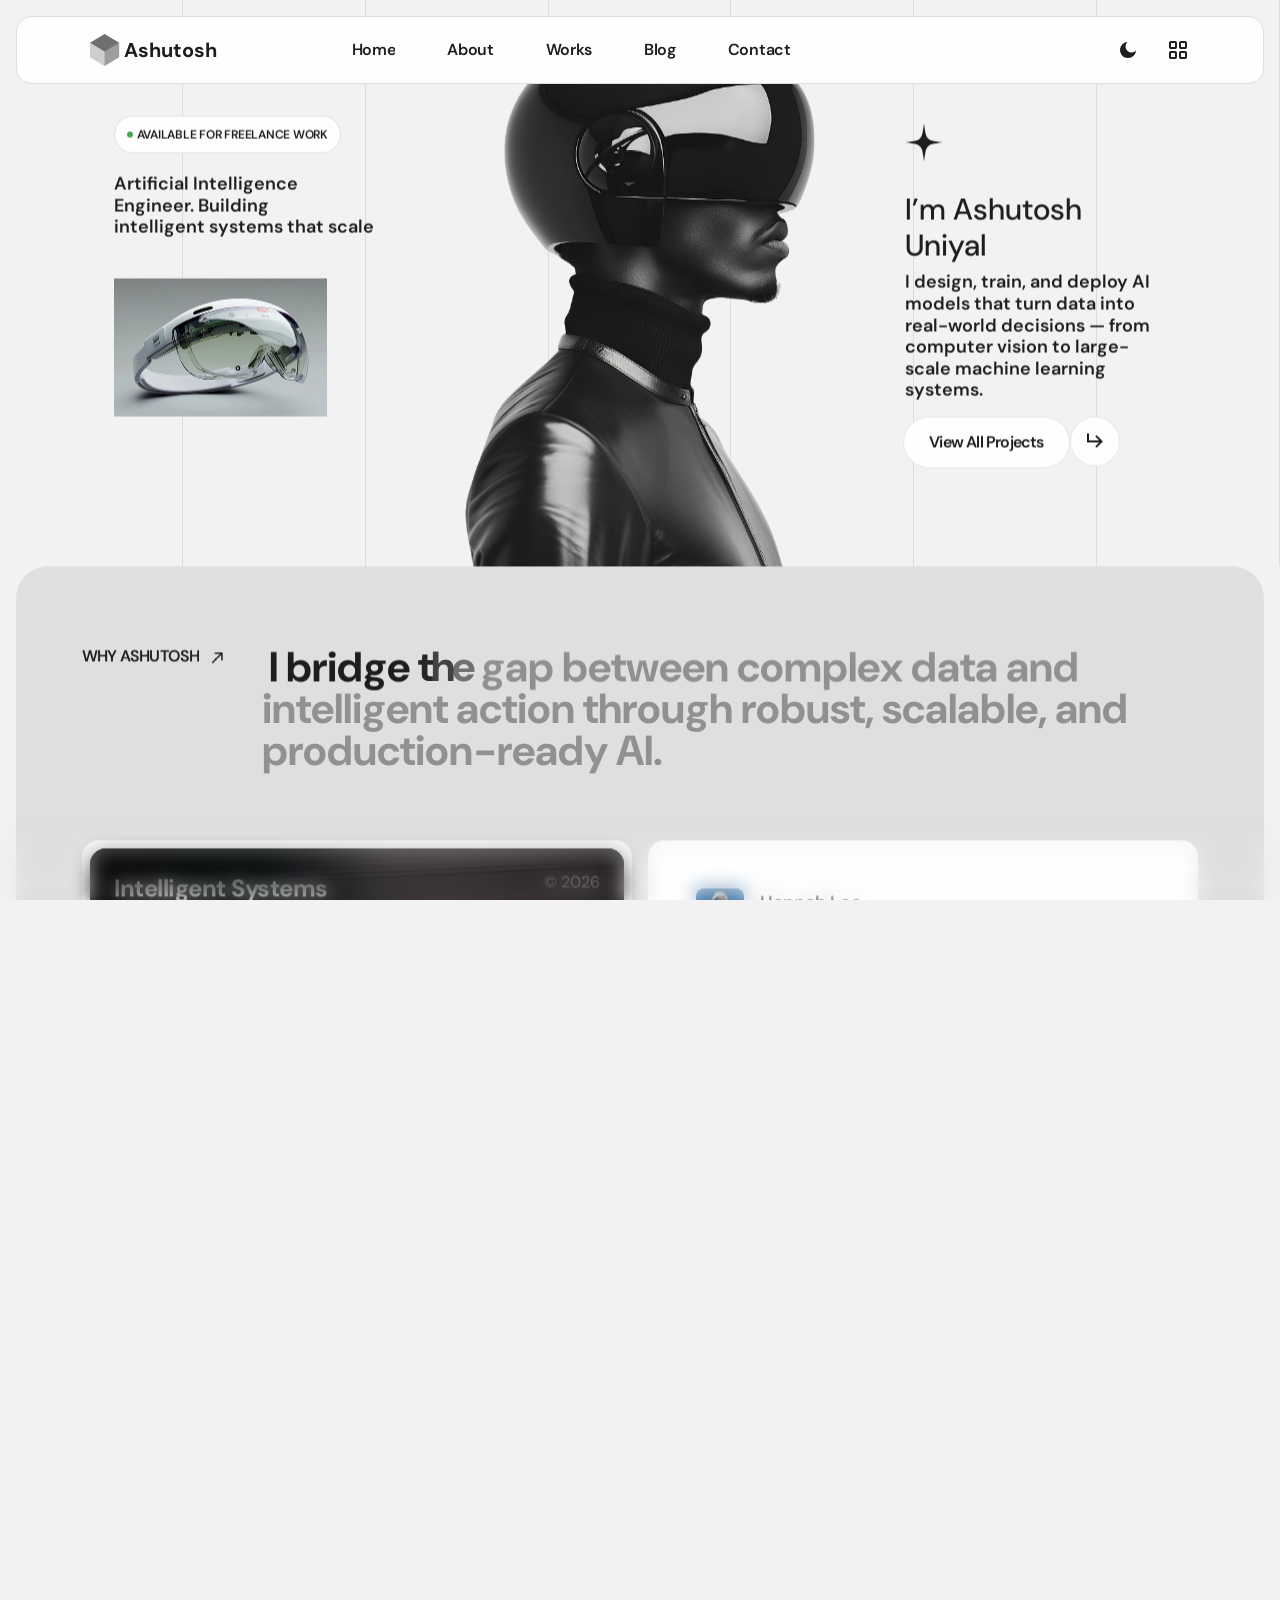
==== commit 1dc72aa5: "Added changes in homepage" ====
--- a/index.html
+++ b/index.html
@@ -2,12 +2,11 @@
 <html lang="en" data-bs-theme="light">
 
 <head>
-    <!-- prettier-ignore -->
     <meta charset="UTF-8">
     <meta name="viewport" content="width=device-width, initial-scale=1.0">
     <meta http-equiv="x-ua-compatible" content="ie=edge">
-    <meta name="description" content="Orisa — Creative Agency &amp; Portfolio HTML Template. Multi-demo layout kit built with Bootstrap 5.">
-    <title>Orisa - Creative Agency & Portfolio HTML Template</title>
+    <meta name="description" content="Ashutosh — Creative Agency &amp; Portfolio HTML Template. Multi-demo layout kit built with Bootstrap 5.">
+    <title>Ashutosh - Portfolio</title>
     <!-- Favicon icon-->
     <link rel="shortcut icon" type="image/x-icon" href="assets/imgs/template/logo/favicon.svg">
 
@@ -25,9 +24,9 @@
     <link rel="stylesheet" href="assets/css/main.css">
 </head>
 
-<body class="at-magic-cursor">
+<body class="at-magic-cursor bg-neutral-50">
+
     <!-- prettier-ignore -->
-
     <!--search-form-start -->
     <div class="at-search-body-overlay"></div>
     <div class="at-search-form-toggle">
@@ -37,8 +36,8 @@
                     <div class="at-search-top d-flex justify-content-between align-items-center">
                         <div class="at-header-logo at-search-logo">
                             <a href="index.html">
-                                <img data-width="30" src="assets/imgs/template/logo/favicon.svg" alt="Orisa">
-                                <p class="h6 fw-700 fz-24 mb-0">Orisa</p>
+                                <img data-width="30" src="assets/imgs/template/logo/favicon.svg" alt="Ashutosh">
+                                <p class="h6 fw-700 fz-24 mb-0">Ashutosh</p>
                             </a>
                         </div>
                         <button class="at-search-close">
@@ -96,26 +95,26 @@
     </div>
     <!-- search-form-end -->
     <header>
-
-        <!-- header 1 area start -->
-        <div class="at-header-area at-header-spacing header-transparent">
+        <!-- header 5 area start -->
+
+        <div class="container-1136 at-header-spacing bg-neutral-0 rounded-4 mt-3 border-100 mx-xxl-auto mx-lg-3 mx-2 p-relative z-index-10">
             <div class="container">
                 <div class="row align-items-center">
                     <div class="col-xl-2 col-6">
-                        <div class="at-header-logo changeless">
+                        <div class="at-header-logo px-2">
                             <a href="index.html">
-                                <img data-width="30" src="assets/imgs/template/logo/favicon-dark.svg" alt="Orisa">
-                                <p class="h6 fw-700 fz-24 text-white mb-0">Orisa</p>
+                                <img data-width="30" src="assets/imgs/template/logo/favicon.svg" alt="Ashutosh">
+                                <p class="h6 fw-700 fz-24 mb-0">Ashutosh</p>
                             </a>
                         </div>
                     </div>
-                    <div class="col-xl-8 mx-auto d-none d-xl-flex justify-content-center">
-                        <div class="at-main-menu menu-light d-inline-flex justify-content-center style-1">
+                    <div class="col-xl-7 mx-auto d-none d-xl-block">
+                        <div class="at-main-menu d-inline-flex justify-content-center">
                             <nav class="at-mobile-menu-active">
                                 <ul>
-                                    <li class="has-dropdown">
+                                    <li>
                                         <a href="#">Home</a>
-                                        <div class="at-submenu submenu at-megamenu">
+                                        <!-- <div class="at-submenu submenu at-megamenu">
                                             <div class="row">
                                                 <div class="col-xl-6">
                                                     <div class="at-megamenu-box">
@@ -172,11 +171,11 @@
                                                     </div>
                                                 </div>
                                             </div>
-                                        </div>
+                                        </div> -->
                                     </li>
-                                    <li class="has-dropdown">
-                                        <a href="#">Page</a>
-                                        <div class="at-submenu submenu at-megamenu">
+                                    <li>
+                                        <a href="#">About</a>
+                                        <!-- <div class="at-submenu submenu at-megamenu">
                                             <div class="row">
                                                 <div class="col-xl-4">
                                                     <div class="at-megamenu-box">
@@ -228,11 +227,11 @@
                                                     </div>
                                                 </div>
                                             </div>
-                                        </div>
+                                        </div> -->
                                     </li>
-                                    <li class="has-dropdown">
-                                        <a href="#">Portfolio</a>
-                                        <div class="at-submenu submenu at-megamenu">
+                                    <li>
+                                        <a href="#">Works</a>
+                                        <!-- <div class="at-submenu submenu at-megamenu">
                                             <div class="row">
                                                 <div class="col-xl-4">
                                                     <div class="at-megamenu-box">
@@ -291,18 +290,18 @@
                                                     </div>
                                                 </div>
                                             </div>
-                                        </div>
+                                        </div> -->
                                     </li>
-                                    <li class="has-dropdown">
-                                        <a href="#">Shop</a>
-                                        <ul class="at-submenu submenu">
+                                    <li>
+                                        <a href="#">Blog</a>
+                                        <!-- <ul class="at-submenu submenu">
                                             <li><a href="product-archive.html">Products Listing</a></li>
                                             <li><a href="product-details.html">Product Details</a></li>
                                             <li><a href="product-cart.html">Cart</a></li>
                                             <li><a href="product-checkout.html">Checkout</a></li>
-                                        </ul>
+                                        </ul> -->
                                     </li>
-                                    <li class="has-dropdown">
+                                    <!-- <li>
                                         <a href="#">News</a>
                                         <ul class="at-submenu submenu">
                                             <li><a href="archive-1.html">Blog 01</a></li>
@@ -311,13 +310,13 @@
                                             <li><a href="archive-4.html">Blog 04</a></li>
                                             <li><a href="blog-details.html">Post Details</a></li>
                                         </ul>
-                                    </li>
-                                    <li class="has-dropdown">
+                                    </li> -->
+                                    <li>
                                         <a href="#">Contact</a>
-                                        <ul class="at-submenu submenu">
+                                        <!-- <ul class="at-submenu submenu">
                                             <li><a href="contact-1.html">Contact 01</a></li>
                                             <li><a href="contact-2.html">Contact 02</a></li>
-                                        </ul>
+                                        </ul> -->
                                     </li>
                                 </ul>
                             </nav>
@@ -325,28 +324,28 @@
                     </div>
                     <div class="col-xl-2 col-6">
                         <div class="at-header-right gap-3 d-flex justify-content-end align-items-center">
-                            <button class="at-header-search-btn at-search-click">
+                            <!-- <button class="at-header-search-btn at-search-click">
                                 <svg width="20" height="20" viewBox="0 0 20 20" fill="none" xmlns="http://www.w3.org/2000/svg">
-                                    <path d="M18.7508 18.5233L13.5538 13.392M13.5538 13.392C14.9604 12.0032 15.7506 10.1196 15.7506 8.15551C15.7506 6.19144 14.9604 4.30782 13.5538 2.91902C12.1472 1.53022 10.2395 0.75 8.25028 0.75C6.26108 0.75 4.35336 1.53022 2.94678 2.91902C1.54021 4.30782 0.75 6.19144 0.75 8.15551C0.75 10.1196 1.54021 12.0032 2.94678 13.392C4.35336 14.7808 6.26108 15.561 8.25028 15.561C10.2395 15.561 12.1472 14.7808 13.5538 13.392Z" stroke="#fff" stroke-width="1.5" stroke-linecap="round" stroke-linejoin="round" />
+                                    <path d="M18.7508 18.5233L13.5538 13.392M13.5538 13.392C14.9604 12.0032 15.7506 10.1196 15.7506 8.15551C15.7506 6.19144 14.9604 4.30782 13.5538 2.91902C12.1472 1.53022 10.2395 0.75 8.25028 0.75C6.26108 0.75 4.35336 1.53022 2.94678 2.91902C1.54021 4.30782 0.75 6.19144 0.75 8.15551C0.75 10.1196 1.54021 12.0032 2.94678 13.392C4.35336 14.7808 6.26108 15.561 8.25028 15.561C10.2395 15.561 12.1472 14.7808 13.5538 13.392Z" stroke="currentColor" stroke-width="1.5" stroke-linecap="round" stroke-linejoin="round" />
                                 </svg>
-                            </button>
+                            </button> -->
                             <div class="dark-light-mode">
                                 <label for="switch" class="toggle dark-light-switcher">
                                     <input type="checkbox" class="input" id="switch">
                                     <span class="icon icon--moon">
                                         <svg xmlns="http://www.w3.org/2000/svg" width="16" height="16" viewBox="0 0 16 16" fill="none">
-                                            <path d="M7.51166 0C6.33857 1.09609 5.6053 2.65694 5.6053 4.38904C5.6053 7.70586 8.29416 10.3947 11.611 10.3947C13.3431 10.3947 14.9039 9.66146 16 8.48836C15.7439 12.6798 12.2635 16 8.00757 16C3.58511 16 0 12.4149 0 7.99245C0 3.73655 3.32017 0.256105 7.51166 0Z" fill="white" />
+                                            <path d="M7.51166 0C6.33857 1.09609 5.6053 2.65694 5.6053 4.38904C5.6053 7.70586 8.29416 10.3947 11.611 10.3947C13.3431 10.3947 14.9039 9.66146 16 8.48836C15.7439 12.6798 12.2635 16 8.00757 16C3.58511 16 0 12.4149 0 7.99245C0 3.73655 3.32017 0.256105 7.51166 0Z" fill="currentColor" />
                                         </svg>
                                     </span>
                                     <span class="icon icon--sun">
-                                        <svg xmlns="http://www.w3.org/2000/svg" viewBox="0 0 24 24" fill="#fff" width="28" height="28">
+                                        <svg xmlns="http://www.w3.org/2000/svg" viewBox="0 0 24 24" fill="currentColor" width="28" height="28">
                                             <path d="M12 2.25a.75.75 0 01.75.75v2.25a.75.75 0 01-1.5 0V3a.75.75 0 01.75-.75zM7.5 12a4.5 4.5 0 119 0 4.5 4.5 0 01-9 0zM18.894 6.166a.75.75 0 00-1.06-1.06l-1.591 1.59a.75.75 0 101.06 1.061l1.591-1.59zM21.75 12a.75.75 0 01-.75.75h-2.25a.75.75 0 010-1.5H21a.75.75 0 01.75.75zM17.834 18.894a.75.75 0 001.06-1.06l-1.59-1.591a.75.75 0 10-1.061 1.06l1.59 1.591zM12 18a.75.75 0 01.75.75V21a.75.75 0 01-1.5 0v-2.25A.75.75 0 0112 18zM7.758 17.303a.75.75 0 00-1.061-1.06l-1.591 1.59a.75.75 0 001.06 1.061l1.591-1.59zM6 12a.75.75 0 01-.75.75H3a.75.75 0 010-1.5h2.25A.75.75 0 016 12zM6.697 7.757a.75.75 0 001.06-1.06l-1.59-1.591a.75.75 0 00-1.061 1.06l1.59 1.591z">
                                             </path>
                                         </svg>
                                     </span>
                                 </label>
                             </div>
-                            <button class="at-menu-bar at-header-sidebar-btn text-white">
+                            <button class="at-menu-bar at-header-sidebar-btn">
                                 <svg xmlns="http://www.w3.org/2000/svg" width="18" height="18" viewBox="0 0 18 18" fill="none">
                                     <path d="M1 2C1 1.73478 1.10536 1.48043 1.29289 1.29289C1.48043 1.10536 1.73478 1 2 1H6C6.26522 1 6.51957 1.10536 6.70711 1.29289C6.89464 1.48043 7 1.73478 7 2V6C7 6.26522 6.89464 6.51957 6.70711 6.70711C6.51957 6.89464 6.26522 7 6 7H2C1.73478 7 1.48043 6.89464 1.29289 6.70711C1.10536 6.51957 1 6.26522 1 6V2ZM11 2C11 1.73478 11.1054 1.48043 11.2929 1.29289C11.4804 1.10536 11.7348 1 12 1H16C16.2652 1 16.5196 1.10536 16.7071 1.29289C16.8946 1.48043 17 1.73478 17 2V6C17 6.26522 16.8946 6.51957 16.7071 6.70711C16.5196 6.89464 16.2652 7 16 7H12C11.7348 7 11.4804 6.89464 11.2929 6.70711C11.1054 6.51957 11 6.26522 11 6V2ZM1 12C1 11.7348 1.10536 11.4804 1.29289 11.2929C1.48043 11.1054 1.73478 11 2 11H6C6.26522 11 6.51957 11.1054 6.70711 11.2929C6.89464 11.4804 7 11.7348 7 12V16C7 16.2652 6.89464 16.5196 6.70711 16.7071C6.51957 16.8946 6.26522 17 6 17H2C1.73478 17 1.48043 16.8946 1.29289 16.7071C1.10536 16.5196 1 16.2652 1 16V12ZM11 12C11 11.7348 11.1054 11.4804 11.2929 11.2929C11.4804 11.1054 11.7348 11 12 11H16C16.2652 11 16.5196 11.1054 16.7071 11.2929C16.8946 11.4804 17 11.7348 17 12V16C17 16.2652 16.8946 16.5196 16.7071 16.7071C16.5196 16.8946 16.2652 17 16 17H12C11.7348 17 11.4804 16.8946 11.2929 16.7071C11.1054 16.5196 11 16.2652 11 16V12Z" stroke="currentColor" stroke-width="2" stroke-linecap="round" stroke-linejoin="round" />
                                 </svg>
@@ -377,8 +376,8 @@
             <div class="at-offcanvas-top d-flex align-items-center justify-content-between">
                 <div class="at-offcanvas-logo">
                     <a href="index.html">
-                        <img data-width="30" src="assets/imgs/template/logo/favicon.svg" alt="Orisa">
-                        <p class="h6 fw-700 fz-24 mb-0">Orisa</p>
+                        <img data-width="30" src="assets/imgs/template/logo/favicon.svg" alt="Ashutosh">
+                        <p class="h6 fw-700 fz-24 mb-0">Ashutosh</p>
                     </a>
                 </div>
                 <div class="at-offcanvas-close-btn">
@@ -400,19 +399,19 @@
             <div class="at-offcanvas-gallery d-none d-xl-block">
                 <div class="sec-2-home-5__avatars-row d-flex gap-2">
                     <div class="sec-2-home-5__avatar-sm at-offcanvas-gallery-img">
-                        <img class="img-cover" src="assets/imgs/template/avatar/avatar-10.webp" alt="orisa">
+                        <img class="img-cover" src="assets/imgs/template/avatar/avatar-10.webp" alt="Ashutosh">
                     </div>
                     <div class="sec-2-home-5__avatar-sm at-offcanvas-gallery-img">
-                        <img class="img-cover" src="assets/imgs/template/avatar/avatar-11.webp" alt="orisa">
+                        <img class="img-cover" src="assets/imgs/template/avatar/avatar-11.webp" alt="Ashutosh">
                     </div>
                     <div class="sec-2-home-5__avatar-sm at-offcanvas-gallery-img">
-                        <img class="img-cover" src="assets/imgs/template/avatar/avatar-12.webp" alt="orisa">
+                        <img class="img-cover" src="assets/imgs/template/avatar/avatar-12.webp" alt="Ashutosh">
                     </div>
                     <div class="sec-2-home-5__avatar-sm at-offcanvas-gallery-img">
-                        <img class="img-cover" src="assets/imgs/template/avatar/avatar-13.webp" alt="orisa">
+                        <img class="img-cover" src="assets/imgs/template/avatar/avatar-13.webp" alt="Ashutosh">
                     </div>
                     <div class="sec-2-home-5__avatar-sm at-offcanvas-gallery-img">
-                        <img class="img-cover" src="assets/imgs/template/avatar/avatar-14.webp" alt="orisa">
+                        <img class="img-cover" src="assets/imgs/template/avatar/avatar-14.webp" alt="Ashutosh">
                     </div>
                 </div>
             </div>
@@ -420,7 +419,7 @@
                 <h4 class="h5 at-offcanvas-title sm">Get in touch</h4>
                 <ul>
                     <li><a class="fz-font-lg" href="tel:2125557398">(212) 555-7398</a></li>
-                    <li><a class="fz-font-lg" href="mailto:hello@aleric.com">hello@orisa.com</a></li>
+                    <li><a class="fz-font-lg" href="mailto:hello@aleric.com">hello@Ashutosh.com</a></li>
                     <li>
                         <a class="fz-font-lg" href="#">
                             245 Fifth Avenue, Suite 1800 <br>
@@ -486,8 +485,8 @@
             <div class="at-offcanvas-2-left">
                 <div class="at-header-logo d-flex justify-content-between align-items-center mb-50">
                     <a href="index.html">
-                        <img class="dark-mode-invert" data-width="30" src="assets/imgs/template/logo/favicon.svg" alt="Orisa">
-                        <p class="h6 fw-700 fz-24 mb-0">Orisa</p>
+                        <img class="dark-mode-invert" data-width="30" src="assets/imgs/template/logo/favicon.svg" alt="Ashutosh">
+                        <p class="h6 fw-700 fz-24 mb-0">Ashutosh</p>
                     </a>
                     <span class="hamburger-close-btn">
                         <svg width="37" height="38" viewBox="0 0 37 38" fill="none" xmlns="http://www.w3.org/2000/svg">
@@ -556,207 +555,419 @@
     <!-- End magic cursor -->
     <div id="smooth-wrapper">
         <div id="smooth-content">
-            <main class="bg-neutral-0">
+            <main>
                 <!-- prettier-ignore -->
-                <!-- at-hero-area-start -->
-                <div class="at-hero-area scene p-relative z-index-1 bg-position fix at-hero-spacing bg-primary-1" data-background="assets/imgs/pages/bg-img.webp">
-                    <div class="at-hero-bg at_fade_anim" data-speed=".8" data-delay=".4" data-fade-from="bottom" data-ease="bounce">
-                        <img class="layer" data-depth="0.8" src="assets/imgs/pages/img-1.webp" alt="orisa">
-                    </div>
-                    <div class="container p-relative">
-                        <div class="p-absolute bottom-100 start-0 ms-5 mb-100 d-none d-lg-block">
-                            <a href="mailto:hello@orisa.com" class="at-hero-button at-btn bg-transparent p-relative">
-                                <img src="assets/imgs/icons/badge-1.svg" alt="orisa">
-                                <span class="position-absolute top-50 start-50 translate-middle d-flex flex-column align-items-center justify-content-center">
-                                    <i class="text-white">
-                                        <svg width="11" height="11" viewBox="0 0 11 11" fill="none" xmlns="http://www.w3.org/2000/svg">
-                                            <path d="M0.21967 9.40717C-0.0732232 9.70006 -0.0732232 10.1749 0.21967 10.4678C0.512563 10.7607 0.987437 10.7607 1.28033 10.4678L0.21967 9.40717ZM10.6875 0.75C10.6875 0.335786 10.3517 2.97145e-09 9.9375 1.50485e-07L3.1875 -2.70983e-07C2.77329 -2.70983e-07 2.4375 0.335786 2.4375 0.75C2.4375 1.16421 2.77329 1.5 3.1875 1.5H9.1875V7.5C9.1875 7.91421 9.52329 8.25 9.9375 8.25C10.3517 8.25 10.6875 7.91421 10.6875 7.5L10.6875 0.75ZM0.75 9.9375L1.28033 10.4678L10.4678 1.28033L9.9375 0.75L9.40717 0.21967L0.21967 9.40717L0.75 9.9375Z" fill="currentColor" />
+                <!--Home 5 Section 1-->
+                <div class="container-2200 pt-140 p-relative z-0">
+                    <div class="position-absolute w-100 h-100 d-grid top-0 md:grid-cols-7 gap-0 z-n1 opacity-10">
+                        <div class="position-relative h-100 overflow-hidden d-md-block border-dark/01">
+                            <div class="absolute bottom-0 left-0 right-0 border-white/10"></div>
+                        </div>
+                        <div class="position-relative h-100 overflow-hidden d-md-block border-dark/01">
+                            <div class="absolute bottom-0 left-0 right-0 border-white/10"></div>
+                        </div>
+                        <div class="position-relative h-100 overflow-hidden d-md-block border-dark/01">
+                            <div class="absolute bottom-0 left-0 right-0 border-white/10"></div>
+                        </div>
+                        <div class="position-relative h-100 border-r border-dark/01 md:border-none">
+                            <div class="absolute bottom-0 left-0 right-0 border-white/10"></div>
+                            <div class="absolute top-[20%] left-0 right-0 h-[30%] bg-gradient-to-b from-white/5 to-transparent pointer-events-none"></div>
+                        </div>
+                        <div class="position-relative h-100 overflow-hidden d-md-block border-dark/01">
+                            <div class="absolute bottom-0 left-0 right-0 border-white/10"></div>
+                        </div>
+                        <div class="position-relative h-100 overflow-hidden d-md-block border-dark/01">
+                            <div class="absolute bottom-0 left-0 right-0 border-white/10"></div>
+                        </div>
+                        <div class="position-relative h-100 overflow-hidden d-md-block border-dark/01">
+                            <div class="absolute bottom-0 left-0 right-0 border-white/10"></div>
+                        </div>
+                    </div>
+                    <div class="sec-1-home-5 bg-cover mt-30 pb-lg-0 pb-4">
+                        <div class="container">
+                            <div class="row align-items-center">
+                                <div class="col-lg-3 mx-lg-auto col-md-6 pb-100 z-index-2">
+                                    <span class="category-tag mb-20"><span class="dot"></span>Available for freelance work</span>
+                                    <p class="fz-18 neutral-900 fw-600 mb-40">Artificial Intelligence Engineer. Building <br> intelligent systems that scale</p>
+                                    <img src="assets/imgs/pages/img-102.webp" alt="Ashutosh">
+                                </div>
+                                <div class="col-lg-4 mx-lg-auto d-none d-lg-block z-index-1">
+                                    <div class="p-relative at_fade_anim" data-delay=".5" data-fade-from="bottom" data-ease="bounce">
+                                        <img class="d-none d-lg-block" src="assets/imgs/pages/img-101.webp" alt="Ashutosh">
+                                        <div class="p-absolute bottom-0 start-50 translate-middle-x z-n1 d-lg-none d-xxl-block">
+                                            <h1 class="fz-290 fw-600 text-nowrap lh-1">Ashutosh Uniyal</h1>
+                                        </div>
+                                    </div>
+                                </div>
+                                <div class="col-lg-3 col-md-6 mx-lg-auto z-index-2">
+                                    <div class="icon mb-30">
+                                        <svg xmlns="http://www.w3.org/2000/svg" width="38" height="38" viewBox="0 0 38 38" fill="none">
+                                            <path d="M19.3621 35.41C20.3107 28.6345 20.785 25.2468 23.0159 23.0158C25.2469 20.7848 28.6347 20.3105 35.4102 19.362L37.9991 18.9995L35.4102 18.6371C28.6347 17.6885 25.2469 17.2142 23.0159 14.9832C20.785 12.7522 20.3107 9.36449 19.3621 2.58901L18.9996 -4.5973e-05L18.6372 2.58898C17.6886 9.36447 17.2143 12.7522 14.9833 14.9832C12.7524 17.2142 9.36462 17.6885 2.58913 18.637L0 18.9995L2.58912 19.362C9.36461 20.3106 12.7524 20.7848 14.9833 23.0158C17.2143 25.2468 17.6886 28.6345 18.6372 35.41L18.9996 37.9991L19.3621 35.41Z" fill="currentColor" />
                                         </svg>
-                                        <svg width="11" height="11" viewBox="0 0 11 11" fill="none" xmlns="http://www.w3.org/2000/svg">
-                                            <path d="M0.21967 9.40717C-0.0732232 9.70006 -0.0732232 10.1749 0.21967 10.4678C0.512563 10.7607 0.987437 10.7607 1.28033 10.4678L0.21967 9.40717ZM10.6875 0.75C10.6875 0.335786 10.3517 2.97145e-09 9.9375 1.50485e-07L3.1875 -2.70983e-07C2.77329 -2.70983e-07 2.4375 0.335786 2.4375 0.75C2.4375 1.16421 2.77329 1.5 3.1875 1.5H9.1875V7.5C9.1875 7.91421 9.52329 8.25 9.9375 8.25C10.3517 8.25 10.6875 7.91421 10.6875 7.5L10.6875 0.75ZM0.75 9.9375L1.28033 10.4678L10.4678 1.28033L9.9375 0.75L9.40717 0.21967L0.21967 9.40717L0.75 9.9375Z" fill="currentColor" />
-                                        </svg>
-                                    </i>
-                                    <span class="mt-2">
-                                        <span class="fw-700 text-white">Let’s Talk</span>
-                                    </span>
-                                </span>
-                            </a>
-                        </div>
-                        <div class="row align-items-end">
-                            <div class="col-xxl-2 col-xl-2 col-lg-4 col-md-5">
-                                <div class="at-hero-video mb-30 at_fade_anim">
-                                    <div class="rounded-3 overflow-hidden">
-                                        <video class="img-cover" autoplay muted loop playsinline poster="assets/imgs/pages/img-2.webp">
-                                            <source src="assets/imgs/video/video-1.mp4" type="video/mp4">
-                                        </video>
-                                    </div>
-                                    <a class="at-btn text-white rounded-0 bg-transparent px-0 pt-2 pb-3 border-0" href="about-2.html">
-                                        <span>
-                                            <span class="text-1">How we work</span>
-                                            <span class="text-2">How we work</span>
+                                    </div>
+                                    <h2 class="h4">I’m Ashutosh Uniyal</h2>
+                                    <p class="fz-18 neutral-900 fw-600">I design, train, and deploy AI models that turn data into real-world decisions — from computer vision to large-scale machine learning systems.</p>
+                                    <div class="at-btn-group at-btn-group-transparent at_fade_anim" data-delay=".5" data-fade-from="bottom" data-ease="bounce">
+                                        <a class="at-btn-circle" href="portfolio-5.html">
+                                            <svg xmlns="http://www.w3.org/2000/svg" width="16" height="15" viewBox="0 0 16 15" fill="none">
+                                                <path d="M0.0001297 8.99993L0 3.00407e-05L2 0L2.0001 6.99993L12.1719 7.00003L8.22224 3.05027L9.63644 1.63606L16.0003 8.00003L9.63644 14.364L8.22224 12.9497L12.1719 9.00003L0.0001297 8.99993Z" fill="currentColor" />
+                                            </svg>
+                                        </a>
+                                        <a class="at-btn z-index-1" href="portfolio-5.html">View All Projects</a>
+                                        <a class="at-btn-circle" href="portfolio-5.html">
+                                            <svg xmlns="http://www.w3.org/2000/svg" width="16" height="15" viewBox="0 0 16 15" fill="none">
+                                                <path d="M0.0001297 8.99993L0 3.00407e-05L2 0L2.0001 6.99993L12.1719 7.00003L8.22224 3.05027L9.63644 1.63606L16.0003 8.00003L9.63644 14.364L8.22224 12.9497L12.1719 9.00003L0.0001297 8.99993Z" fill="currentColor" />
+                                            </svg>
+                                        </a>
+                                    </div>
+                                </div>
+                            </div>
+                        </div>
+                    </div>
+                </div>
+                <!--Home 5 Section 2-->
+                <div class="container-2200">
+                    <div class="sec-2-home-5 portfolio-area pt-120 pb-120 rounded-5 mx-lg-3 mx-2 fix bg-neutral-100">
+                        <div class="container">
+                            <div class="row pb-60 g-2">
+                                <div class="col-xxl-1 col-lg-2">
+                                    <span class="at-btn common-black bg-transparent mb-10 rounded-0 p-0">
+                                        <span class="text-uppercase">
+                                            <span class="text-1">why Ashutosh</span>
+                                            <span class="text-2">why Ashutosh</span>
                                         </span>
                                         <i>
                                             <svg width="11" height="11" viewBox="0 0 11 11" fill="none" xmlns="http://www.w3.org/2000/svg">
-                                                <path d="M0.21967 9.40717C-0.0732232 9.70006 -0.0732232 10.1749 0.21967 10.4678C0.512563 10.7607 0.987437 10.7607 1.28033 10.4678L0.21967 9.40717ZM10.6875 0.75C10.6875 0.335786 10.3517 2.97145e-09 9.9375 1.50485e-07L3.1875 -2.70983e-07C2.77329 -2.70983e-07 2.4375 0.335786 2.4375 0.75C2.4375 1.16421 2.77329 1.5 3.1875 1.5H9.1875V7.5C9.1875 7.91421 9.52329 8.25 9.9375 8.25C10.3517 8.25 10.6875 7.91421 10.6875 7.5L10.6875 0.75ZM0.75 9.9375L1.28033 10.4678L10.4678 1.28033L9.9375 0.75L9.40717 0.21967L0.21967 9.40717L0.75 9.9375Z" fill="currentColor" />
+                                                <path d="M0.21967 9.40717C-0.0732232 9.70006 -0.0732232 10.1749 0.21967 10.4678C0.512563 10.7607 0.987437 10.7607 1.28033 10.4678L0.21967 9.40717ZM10.6875 0.75C10.6875 0.335786 10.3517 2.97145e-09 9.9375 1.50485e-07L3.1875 -2.70983e-07C2.77329 -2.70983e-07 2.4375 0.335786 2.4375 0.75C2.4375 1.16421 2.77329 1.5 3.1875 1.5H9.1875V7.5C9.1875 7.91421 9.52329 8.25 9.9375 8.25C10.3517 8.25 10.6875 7.91421 10.6875 7.5L10.6875 0.75ZM0.75 9.9375L1.28033 10.4678L10.4678 1.28033L9.9375 0.75L9.40717 0.21967L0.21967 9.40717L0.75 9.9375Z" fill="currentColor"></path>
                                             </svg>
                                             <svg width="11" height="11" viewBox="0 0 11 11" fill="none" xmlns="http://www.w3.org/2000/svg">
-                                                <path d="M0.21967 9.40717C-0.0732232 9.70006 -0.0732232 10.1749 0.21967 10.4678C0.512563 10.7607 0.987437 10.7607 1.28033 10.4678L0.21967 9.40717ZM10.6875 0.75C10.6875 0.335786 10.3517 2.97145e-09 9.9375 1.50485e-07L3.1875 -2.70983e-07C2.77329 -2.70983e-07 2.4375 0.335786 2.4375 0.75C2.4375 1.16421 2.77329 1.5 3.1875 1.5H9.1875V7.5C9.1875 7.91421 9.52329 8.25 9.9375 8.25C10.3517 8.25 10.6875 7.91421 10.6875 7.5L10.6875 0.75ZM0.75 9.9375L1.28033 10.4678L10.4678 1.28033L9.9375 0.75L9.40717 0.21967L0.21967 9.40717L0.75 9.9375Z" fill="currentColor" />
+                                                <path d="M0.21967 9.40717C-0.0732232 9.70006 -0.0732232 10.1749 0.21967 10.4678C0.512563 10.7607 0.987437 10.7607 1.28033 10.4678L0.21967 9.40717ZM10.6875 0.75C10.6875 0.335786 10.3517 2.97145e-09 9.9375 1.50485e-07L3.1875 -2.70983e-07C2.77329 -2.70983e-07 2.4375 0.335786 2.4375 0.75C2.4375 1.16421 2.77329 1.5 3.1875 1.5H9.1875V7.5C9.1875 7.91421 9.52329 8.25 9.9375 8.25C10.3517 8.25 10.6875 7.91421 10.6875 7.5L10.6875 0.75ZM0.75 9.9375L1.28033 10.4678L10.4678 1.28033L9.9375 0.75L9.40717 0.21967L0.21967 9.40717L0.75 9.9375Z" fill="currentColor"></path>
                                             </svg>
                                         </i>
-                                    </a>
-                                </div>
-                            </div>
-                            <div class="col-xxl-2 col-xl-3 col-lg-5 col-md-5">
-                                <div class="alt-hero-service at-hero-service mb-30">
-                                    <ul>
-                                        <li class="pb-10  at_fade_anim">
-                                            <svg xmlns="http://www.w3.org/2000/svg" width="40" height="40" viewBox="0 0 40 40" fill="none">
-                                                <path fill-rule="evenodd" clip-rule="evenodd" d="M30 20H20V30L20 40H10L0 30L10 20H0V0H10L20 10V1.90735e-06L30 0L40 10L30 20ZM20 10V20H10L20 10Z" fill="white" />
-                                                <path d="M30 20H40V40H30L20 30L30 20Z" fill="white" />
-                                            </svg>
-                                        </li>
-                                        <li class="at_fade_anim">
-                                            <span class="fz-font-md fw-500 text-white ">
-                                                We partner with brands to create digital
-                                                design that drives conversions
-                                                and commands attention.
-                                            </span>
-                                        </li>
-                                    </ul>
-                                </div>
-                            </div>
-                            <div class="col-xxl-5 offset-xxl-2 col-xl-6 col-12 ms-auto order-xl-1 order-md-2">
-                                <div class="at-hero-content mb-30">
-                                    <span class="at-hero-subtitle text-white mb-10 d-inline-block at_fade_anim">B2B Marketing Agency</span>
-                                    <h2 class="at-hero-title text-white">
-                                        <span class="at_fade_anim" data-delay="0.5" data-fade-from="top">
-                                            Designing with <br> imagination, <br> driven by purpose.
-                                        </span>
-                                    </h2>
-                                    <div class="at-hero-btn d-flex flex-wrap gap-2 pt-20  at_fade_anim" data-delay="0.5" data-fade-from="bottom">
-                                        <a class="at-btn bg-white rounded-0 text-dark" href="portfolio-1.html">
-                                            <span>
-                                                <span class="text-1">Explore All Work</span>
-                                                <span class="text-2">Explore All Work</span>
-                                            </span>
-                                            <i>
-                                                <svg width="11" height="11" viewBox="0 0 11 11" fill="none" xmlns="http://www.w3.org/2000/svg">
-                                                    <path d="M0.21967 9.40717C-0.0732232 9.70006 -0.0732232 10.1749 0.21967 10.4678C0.512563 10.7607 0.987437 10.7607 1.28033 10.4678L0.21967 9.40717ZM10.6875 0.75C10.6875 0.335786 10.3517 2.97145e-09 9.9375 1.50485e-07L3.1875 -2.70983e-07C2.77329 -2.70983e-07 2.4375 0.335786 2.4375 0.75C2.4375 1.16421 2.77329 1.5 3.1875 1.5H9.1875V7.5C9.1875 7.91421 9.52329 8.25 9.9375 8.25C10.3517 8.25 10.6875 7.91421 10.6875 7.5L10.6875 0.75ZM0.75 9.9375L1.28033 10.4678L10.4678 1.28033L9.9375 0.75L9.40717 0.21967L0.21967 9.40717L0.75 9.9375Z" fill="currentColor" />
-                                                </svg>
-                                                <svg width="11" height="11" viewBox="0 0 11 11" fill="none" xmlns="http://www.w3.org/2000/svg">
-                                                    <path d="M0.21967 9.40717C-0.0732232 9.70006 -0.0732232 10.1749 0.21967 10.4678C0.512563 10.7607 0.987437 10.7607 1.28033 10.4678L0.21967 9.40717ZM10.6875 0.75C10.6875 0.335786 10.3517 2.97145e-09 9.9375 1.50485e-07L3.1875 -2.70983e-07C2.77329 -2.70983e-07 2.4375 0.335786 2.4375 0.75C2.4375 1.16421 2.77329 1.5 3.1875 1.5H9.1875V7.5C9.1875 7.91421 9.52329 8.25 9.9375 8.25C10.3517 8.25 10.6875 7.91421 10.6875 7.5L10.6875 0.75ZM0.75 9.9375L1.28033 10.4678L10.4678 1.28033L9.9375 0.75L9.40717 0.21967L0.21967 9.40717L0.75 9.9375Z" fill="currentColor" />
-                                                </svg>
-                                            </i>
-                                        </a>
-                                        <a class="at-btn at-btn-border-white text-white rounded-0" href="contact-1.html">
-                                            <span>
-                                                <span class="text-1">Get a free quote</span>
-                                                <span class="text-2">Get a free quote</span>
-                                            </span>
-                                            <i>
-                                                <svg width="11" height="11" viewBox="0 0 11 11" fill="none" xmlns="http://www.w3.org/2000/svg">
-                                                    <path d="M0.21967 9.40717C-0.0732232 9.70006 -0.0732232 10.1749 0.21967 10.4678C0.512563 10.7607 0.987437 10.7607 1.28033 10.4678L0.21967 9.40717ZM10.6875 0.75C10.6875 0.335786 10.3517 2.97145e-09 9.9375 1.50485e-07L3.1875 -2.70983e-07C2.77329 -2.70983e-07 2.4375 0.335786 2.4375 0.75C2.4375 1.16421 2.77329 1.5 3.1875 1.5H9.1875V7.5C9.1875 7.91421 9.52329 8.25 9.9375 8.25C10.3517 8.25 10.6875 7.91421 10.6875 7.5L10.6875 0.75ZM0.75 9.9375L1.28033 10.4678L10.4678 1.28033L9.9375 0.75L9.40717 0.21967L0.21967 9.40717L0.75 9.9375Z" fill="currentColor" />
-                                                </svg>
-                                                <svg width="11" height="11" viewBox="0 0 11 11" fill="none" xmlns="http://www.w3.org/2000/svg">
-                                                    <path d="M0.21967 9.40717C-0.0732232 9.70006 -0.0732232 10.1749 0.21967 10.4678C0.512563 10.7607 0.987437 10.7607 1.28033 10.4678L0.21967 9.40717ZM10.6875 0.75C10.6875 0.335786 10.3517 2.97145e-09 9.9375 1.50485e-07L3.1875 -2.70983e-07C2.77329 -2.70983e-07 2.4375 0.335786 2.4375 0.75C2.4375 1.16421 2.77329 1.5 3.1875 1.5H9.1875V7.5C9.1875 7.91421 9.52329 8.25 9.9375 8.25C10.3517 8.25 10.6875 7.91421 10.6875 7.5L10.6875 0.75ZM0.75 9.9375L1.28033 10.4678L10.4678 1.28033L9.9375 0.75L9.40717 0.21967L0.21967 9.40717L0.75 9.9375Z" fill="currentColor" />
-                                                </svg>
-                                            </i>
-                                        </a>
-                                    </div>
-                                </div>
-                            </div>
-                            <div class="col-1 ms-auto text-end align-self-start rotate-90 order-xl-2 order-md-1 d-none d-md-block">
-                                <a href="mailto:hello@orisa.com" class="text-white fw-600">
-                                    <span class="at_fade_anim">hello@orisa.com</span>
-                                </a>
-                            </div>
-                        </div>
-                        <div class="row pt-60  at_fade_anim">
-                            <div class="col-xxl-8 col-xl-9 mx-auto">
-                                <div class="border-bottom border-white opacity-25 mb-20"></div>
-                                <div class="at-hero-service-2">
-                                    <ul class="d-flex flex-wrap justify-content-lg-between justify-content-around gap-lg-4 gap-2 ps-3">
-                                        <li>
-                                            <div class="at-btn border-0 ps-2 py-0 pe-2 text-white bg-transparent rounded-0">
-                                                <span>
-                                                    <span class="text-1">Web Development</span>
-                                                    <span class="text-2">Web Development</span>
-                                                </span>
-                                                <i>
-                                                    <svg width="11" height="11" viewBox="0 0 11 11" fill="none" xmlns="http://www.w3.org/2000/svg">
-                                                        <path d="M0.21967 9.40717C-0.0732232 9.70006 -0.0732232 10.1749 0.21967 10.4678C0.512563 10.7607 0.987437 10.7607 1.28033 10.4678L0.21967 9.40717ZM10.6875 0.75C10.6875 0.335786 10.3517 2.97145e-09 9.9375 1.50485e-07L3.1875 -2.70983e-07C2.77329 -2.70983e-07 2.4375 0.335786 2.4375 0.75C2.4375 1.16421 2.77329 1.5 3.1875 1.5H9.1875V7.5C9.1875 7.91421 9.52329 8.25 9.9375 8.25C10.3517 8.25 10.6875 7.91421 10.6875 7.5L10.6875 0.75ZM0.75 9.9375L1.28033 10.4678L10.4678 1.28033L9.9375 0.75L9.40717 0.21967L0.21967 9.40717L0.75 9.9375Z" fill="currentColor" />
-                                                    </svg>
-                                                    <svg width="11" height="11" viewBox="0 0 11 11" fill="none" xmlns="http://www.w3.org/2000/svg">
-                                                        <path d="M0.21967 9.40717C-0.0732232 9.70006 -0.0732232 10.1749 0.21967 10.4678C0.512563 10.7607 0.987437 10.7607 1.28033 10.4678L0.21967 9.40717ZM10.6875 0.75C10.6875 0.335786 10.3517 2.97145e-09 9.9375 1.50485e-07L3.1875 -2.70983e-07C2.77329 -2.70983e-07 2.4375 0.335786 2.4375 0.75C2.4375 1.16421 2.77329 1.5 3.1875 1.5H9.1875V7.5C9.1875 7.91421 9.52329 8.25 9.9375 8.25C10.3517 8.25 10.6875 7.91421 10.6875 7.5L10.6875 0.75ZM0.75 9.9375L1.28033 10.4678L10.4678 1.28033L9.9375 0.75L9.40717 0.21967L0.21967 9.40717L0.75 9.9375Z" fill="currentColor" />
-                                                    </svg>
-                                                </i>
-                                            </div>
-                                        </li>
-                                        <li>
-                                            <div class="at-btn border-0 ps-2 py-0 pe-2 text-white bg-transparent rounded-0">
-                                                <span>
-                                                    <span class="text-1">Motion Graphics</span>
-                                                    <span class="text-2">Motion Graphics</span>
-                                                </span>
-                                                <i>
-                                                    <svg width="11" height="11" viewBox="0 0 11 11" fill="none" xmlns="http://www.w3.org/2000/svg">
-                                                        <path d="M0.21967 9.40717C-0.0732232 9.70006 -0.0732232 10.1749 0.21967 10.4678C0.512563 10.7607 0.987437 10.7607 1.28033 10.4678L0.21967 9.40717ZM10.6875 0.75C10.6875 0.335786 10.3517 2.97145e-09 9.9375 1.50485e-07L3.1875 -2.70983e-07C2.77329 -2.70983e-07 2.4375 0.335786 2.4375 0.75C2.4375 1.16421 2.77329 1.5 3.1875 1.5H9.1875V7.5C9.1875 7.91421 9.52329 8.25 9.9375 8.25C10.3517 8.25 10.6875 7.91421 10.6875 7.5L10.6875 0.75ZM0.75 9.9375L1.28033 10.4678L10.4678 1.28033L9.9375 0.75L9.40717 0.21967L0.21967 9.40717L0.75 9.9375Z" fill="currentColor" />
-                                                    </svg>
-                                                    <svg width="11" height="11" viewBox="0 0 11 11" fill="none" xmlns="http://www.w3.org/2000/svg">
-                                                        <path d="M0.21967 9.40717C-0.0732232 9.70006 -0.0732232 10.1749 0.21967 10.4678C0.512563 10.7607 0.987437 10.7607 1.28033 10.4678L0.21967 9.40717ZM10.6875 0.75C10.6875 0.335786 10.3517 2.97145e-09 9.9375 1.50485e-07L3.1875 -2.70983e-07C2.77329 -2.70983e-07 2.4375 0.335786 2.4375 0.75C2.4375 1.16421 2.77329 1.5 3.1875 1.5H9.1875V7.5C9.1875 7.91421 9.52329 8.25 9.9375 8.25C10.3517 8.25 10.6875 7.91421 10.6875 7.5L10.6875 0.75ZM0.75 9.9375L1.28033 10.4678L10.4678 1.28033L9.9375 0.75L9.40717 0.21967L0.21967 9.40717L0.75 9.9375Z" fill="currentColor" />
-                                                    </svg>
-                                                </i>
-                                            </div>
-                                        </li>
-                                        <li>
-                                            <div class="at-btn border-0 ps-2 py-0 pe-2 text-white bg-transparent rounded-0">
-                                                <span>
-                                                    <span class="text-1">Brand Strategy</span>
-                                                    <span class="text-2">Brand Strategy</span>
-                                                </span>
-                                                <i>
-                                                    <svg width="11" height="11" viewBox="0 0 11 11" fill="none" xmlns="http://www.w3.org/2000/svg">
-                                                        <path d="M0.21967 9.40717C-0.0732232 9.70006 -0.0732232 10.1749 0.21967 10.4678C0.512563 10.7607 0.987437 10.7607 1.28033 10.4678L0.21967 9.40717ZM10.6875 0.75C10.6875 0.335786 10.3517 2.97145e-09 9.9375 1.50485e-07L3.1875 -2.70983e-07C2.77329 -2.70983e-07 2.4375 0.335786 2.4375 0.75C2.4375 1.16421 2.77329 1.5 3.1875 1.5H9.1875V7.5C9.1875 7.91421 9.52329 8.25 9.9375 8.25C10.3517 8.25 10.6875 7.91421 10.6875 7.5L10.6875 0.75ZM0.75 9.9375L1.28033 10.4678L10.4678 1.28033L9.9375 0.75L9.40717 0.21967L0.21967 9.40717L0.75 9.9375Z" fill="currentColor" />
-                                                    </svg>
-                                                    <svg width="11" height="11" viewBox="0 0 11 11" fill="none" xmlns="http://www.w3.org/2000/svg">
-                                                        <path d="M0.21967 9.40717C-0.0732232 9.70006 -0.0732232 10.1749 0.21967 10.4678C0.512563 10.7607 0.987437 10.7607 1.28033 10.4678L0.21967 9.40717ZM10.6875 0.75C10.6875 0.335786 10.3517 2.97145e-09 9.9375 1.50485e-07L3.1875 -2.70983e-07C2.77329 -2.70983e-07 2.4375 0.335786 2.4375 0.75C2.4375 1.16421 2.77329 1.5 3.1875 1.5H9.1875V7.5C9.1875 7.91421 9.52329 8.25 9.9375 8.25C10.3517 8.25 10.6875 7.91421 10.6875 7.5L10.6875 0.75ZM0.75 9.9375L1.28033 10.4678L10.4678 1.28033L9.9375 0.75L9.40717 0.21967L0.21967 9.40717L0.75 9.9375Z" fill="currentColor" />
-                                                    </svg>
-                                                </i>
-                                            </div>
-                                        </li>
-                                        <li>
-                                            <div class="at-btn border-0 ps-2 py-0 pe-2 text-white bg-transparent rounded-0">
-                                                <span>
-                                                    <span class="text-1">Product Design</span>
-                                                    <span class="text-2">Product Design</span>
-                                                </span>
-                                                <i>
-                                                    <svg width="11" height="11" viewBox="0 0 11 11" fill="none" xmlns="http://www.w3.org/2000/svg">
-                                                        <path d="M0.21967 9.40717C-0.0732232 9.70006 -0.0732232 10.1749 0.21967 10.4678C0.512563 10.7607 0.987437 10.7607 1.28033 10.4678L0.21967 9.40717ZM10.6875 0.75C10.6875 0.335786 10.3517 2.97145e-09 9.9375 1.50485e-07L3.1875 -2.70983e-07C2.77329 -2.70983e-07 2.4375 0.335786 2.4375 0.75C2.4375 1.16421 2.77329 1.5 3.1875 1.5H9.1875V7.5C9.1875 7.91421 9.52329 8.25 9.9375 8.25C10.3517 8.25 10.6875 7.91421 10.6875 7.5L10.6875 0.75ZM0.75 9.9375L1.28033 10.4678L10.4678 1.28033L9.9375 0.75L9.40717 0.21967L0.21967 9.40717L0.75 9.9375Z" fill="currentColor" />
-                                                    </svg>
-                                                    <svg width="11" height="11" viewBox="0 0 11 11" fill="none" xmlns="http://www.w3.org/2000/svg">
-                                                        <path d="M0.21967 9.40717C-0.0732232 9.70006 -0.0732232 10.1749 0.21967 10.4678C0.512563 10.7607 0.987437 10.7607 1.28033 10.4678L0.21967 9.40717ZM10.6875 0.75C10.6875 0.335786 10.3517 2.97145e-09 9.9375 1.50485e-07L3.1875 -2.70983e-07C2.77329 -2.70983e-07 2.4375 0.335786 2.4375 0.75C2.4375 1.16421 2.77329 1.5 3.1875 1.5H9.1875V7.5C9.1875 7.91421 9.52329 8.25 9.9375 8.25C10.3517 8.25 10.6875 7.91421 10.6875 7.5L10.6875 0.75ZM0.75 9.9375L1.28033 10.4678L10.4678 1.28033L9.9375 0.75L9.40717 0.21967L0.21967 9.40717L0.75 9.9375Z" fill="currentColor" />
-                                                    </svg>
-                                                </i>
-                                            </div>
-                                        </li>
-                                    </ul>
-                                </div>
-                            </div>
-                        </div>
-                    </div>
-                </div>
-                <!-- at-hero-area-end -->
-                <!-- at-about-area-start -->
-                <div class="at-about-area pt-100">
+                                    </span>
+                                </div>
+                                <div class="col-xxl-8 col-lg-10">
+                                    <h3 class="reveal-text lh-1">I bridge the gap between complex data and intelligent action through robust, scalable, and production-ready AI.</h3>
+                                </div>
+                            </div>
+                            <div class="row g-3 sec-2-home-5__grid">
+                                <!-- Column 1 -->
+                                <div class="col-xxl-4 col-lg-6">
+                                    <div class="sec-2-home-5__col p-2 rounded-4 bg-neutral-0">
+                                        <!-- Hero card -->
+                                        <div class="sec-2-home-5__card sec-2-home-5__card--hero rounded-4 overflow-hidden rounded-4 p-relative">
+                                            <div class="sec-2-home-5__hero-bg"></div>
+                                            <img src="assets/imgs/pages/img-103.webp" alt="Intelligent Systems" class="sec-2-home-5__hero-img">
+                                            <div class="sec-2-home-5__hero-overlay p-absolute top-0 left-0 w-100 h-100 d-flex flex-column justify-content-between p-4">
+                                                <div class="d-flex justify-content-between align-items-start">
+                                                    <h4 class="h6 sec-2-home-5__hero-title text-white fw-bold mb-0">Intelligent Systems <br> for Modern Problems.</h4>
+                                                    <span class="text-white opacity-75 text-nowrap">© 2026</span>
+                                                </div>
+                                                <div class="d-flex justify-content-between align-items-end flex-wrap gap-2">
+                                                    <span class="text-white fz-font-body">+12 Years <br> of Experience</span>
+                                                    <a class="at-btn bg-neutral-0 changeless text-dark py-2 px-3 fz-font-body" href="#">
+                                                        <span>
+                                                            <span class="text-1">Let’s build</span>
+                                                            <span class="text-2">Let’s build</span>
+                                                        </span>
+                                                        <i>
+                                                            <svg xmlns="http://www.w3.org/2000/svg" width="9" height="10" viewBox="0 0 9 10" fill="none">
+                                                                <path d="M7.15771 2.62632L1.01015 9.24677L0 8.15892L6.14756 1.53846H0.729157V0H8.58628V8.46154H7.15771V2.62632Z" fill="#1D1D1D" />
+                                                            </svg>
+                                                            <svg xmlns="http://www.w3.org/2000/svg" width="9" height="10" viewBox="0 0 9 10" fill="none">
+                                                                <path d="M7.15771 2.62632L1.01015 9.24677L0 8.15892L6.14756 1.53846H0.729157V0H8.58628V8.46154H7.15771V2.62632Z" fill="#1D1D1D" />
+                                                            </svg>
+                                                        </i>
+                                                    </a>
+                                                </div>
+                                            </div>
+                                        </div>
+                                        <!-- List card -->
+                                        <div class="sec-2-home-5__card sec-2-home-5__card--list p-4 d-flex align-items-center">
+                                            <ul class="sec-2-home-5__list list-unstyled mb-0">
+                                                <li class="sec-2-home-5__list-item">Computer Vision Specialist</li>
+                                                <li class="sec-2-home-5__list-item">End-to-End ML Pipelines</li>
+                                                <li class="sec-2-home-5__list-item">Neural Architecture Design</li>
+                                                <li class="sec-2-home-5__list-item">Large-Scale System Deployment</li>
+                                                <li class="sec-2-home-5__list-item">Data-Driven Decision Logic</li>
+                                                <li class="sec-2-home-5__list-item">Generative AI & LLM Solutions</li>
+                                            </ul>
+                                        </div>
+                                    </div>
+                                </div>
+                                <!-- Column 2 -->
+                                <div class="col-xxl-4 col-lg-6">
+                                    <div class="sec-2-home-5__col">
+                                        <!-- Testimonial card -->
+                                        <div class="sec-2-home-5__card sec-2-home-5__card--testimonial p-relative rounded-4 bg-neutral-0 p-4 p-md-5 fix">
+                                            <div class="d-flex align-items-center gap-3 mb-3">
+                                                <div class="sec-2-home-5__avatar rounded-3 overflow-hidden flex-shrink-0">
+                                                    <img class="img-cover" src="assets/imgs/template/avatar/avatar-10.webp" alt="Hannah Lee">
+                                                </div>
+                                                <div>
+                                                    <h4 class="h6 fw-600 neutral-900 fz-font-md mb-0">Hannah Lee</h4>
+                                                    <span class="neutral-500 small fz-font-label">Creative Director</span>
+                                                </div>
+                                            </div>
+                                            <div class="sec-2-home-5__stars mb-3">
+                                                <span class="sec-2-home-5__star opacity-25 sec-2-home-5__star--filled">
+                                                    <svg xmlns="http://www.w3.org/2000/svg" width="18" height="17" viewBox="0 0 18 17" fill="none">
+                                                        <path d="M8.55696 13.6975L12.707 16.2075C13.467 16.6675 14.397 15.9875 14.197 15.1275L13.097 10.4075L16.767 7.2275C17.437 6.6475 17.077 5.5475 16.197 5.4775L11.367 5.0675L9.47696 0.6075C9.13696 -0.2025 7.97696 -0.2025 7.63696 0.6075L5.74696 5.0575L0.916957 5.4675C0.0369575 5.5375 -0.323043 6.6375 0.346957 7.2175L4.01696 10.3975L2.91696 15.1175C2.71696 15.9775 3.64696 16.6575 4.40696 16.1975L8.55696 13.6975Z" fill="currentColor" />
+                                                    </svg>
+                                                </span>
+                                                <span class="sec-2-home-5__star opacity-25 sec-2-home-5__star--filled">
+                                                    <svg xmlns="http://www.w3.org/2000/svg" width="18" height="17" viewBox="0 0 18 17" fill="none">
+                                                        <path d="M8.55696 13.6975L12.707 16.2075C13.467 16.6675 14.397 15.9875 14.197 15.1275L13.097 10.4075L16.767 7.2275C17.437 6.6475 17.077 5.5475 16.197 5.4775L11.367 5.0675L9.47696 0.6075C9.13696 -0.2025 7.97696 -0.2025 7.63696 0.6075L5.74696 5.0575L0.916957 5.4675C0.0369575 5.5375 -0.323043 6.6375 0.346957 7.2175L4.01696 10.3975L2.91696 15.1175C2.71696 15.9775 3.64696 16.6575 4.40696 16.1975L8.55696 13.6975Z" fill="currentColor" />
+                                                    </svg>
+                                                </span>
+                                                <span class="sec-2-home-5__star opacity-25 sec-2-home-5__star--filled">
+                                                    <svg xmlns="http://www.w3.org/2000/svg" width="18" height="17" viewBox="0 0 18 17" fill="none">
+                                                        <path d="M8.55696 13.6975L12.707 16.2075C13.467 16.6675 14.397 15.9875 14.197 15.1275L13.097 10.4075L16.767 7.2275C17.437 6.6475 17.077 5.5475 16.197 5.4775L11.367 5.0675L9.47696 0.6075C9.13696 -0.2025 7.97696 -0.2025 7.63696 0.6075L5.74696 5.0575L0.916957 5.4675C0.0369575 5.5375 -0.323043 6.6375 0.346957 7.2175L4.01696 10.3975L2.91696 15.1175C2.71696 15.9775 3.64696 16.6575 4.40696 16.1975L8.55696 13.6975Z" fill="currentColor" />
+                                                    </svg>
+                                                </span>
+                                                <span class="sec-2-home-5__star opacity-25">
+                                                    <svg xmlns="http://www.w3.org/2000/svg" width="18" height="17" viewBox="0 0 18 17" fill="none">
+                                                        <path d="M8.55696 13.6975L12.707 16.2075C13.467 16.6675 14.397 15.9875 14.197 15.1275L13.097 10.4075L16.767 7.2275C17.437 6.6475 17.077 5.5475 16.197 5.4775L11.367 5.0675L9.47696 0.6075C9.13696 -0.2025 7.97696 -0.2025 7.63696 0.6075L5.74696 5.0575L0.916957 5.4675C0.0369575 5.5375 -0.323043 6.6375 0.346957 7.2175L4.01696 10.3975L2.91696 15.1175C2.71696 15.9775 3.64696 16.6575 4.40696 16.1975L8.55696 13.6975Z" fill="currentColor" />
+                                                    </svg>
+                                                </span>
+                                                <span class="sec-2-home-5__star opacity-25">
+                                                    <svg xmlns="http://www.w3.org/2000/svg" width="18" height="17" viewBox="0 0 18 17" fill="none">
+                                                        <path d="M8.55696 13.6975L12.707 16.2075C13.467 16.6675 14.397 15.9875 14.197 15.1275L13.097 10.4075L16.767 7.2275C17.437 6.6475 17.077 5.5475 16.197 5.4775L11.367 5.0675L9.47696 0.6075C9.13696 -0.2025 7.97696 -0.2025 7.63696 0.6075L5.74696 5.0575L0.916957 5.4675C0.0369575 5.5375 -0.323043 6.6375 0.346957 7.2175L4.01696 10.3975L2.91696 15.1175C2.71696 15.9775 3.64696 16.6575 4.40696 16.1975L8.55696 13.6975Z" fill="currentColor" />
+                                                    </svg>
+                                                </span>
+                                            </div>
+                                            <blockquote class="neutral-900 fz-font-lg fw-500 mb-4">"Ashutosh has a rare ability to bridge the gap between theoretical mathematics and production-grade code. He doesn't just build models; he builds engines for real-world growth."</blockquote>
+                                            <div class="sec-2-home-5__avatars-row d-flex gap-2">
+                                                <div class="sec-2-home-5__avatar-sm">
+                                                    <img class="img-cover" src="assets/imgs/template/avatar/avatar-10.webp" alt="Ashutosh">
+                                                </div>
+                                                <div class="sec-2-home-5__avatar-sm">
+                                                    <img class="img-cover" src="assets/imgs/template/avatar/avatar-11.webp" alt="Ashutosh">
+                                                </div>
+                                                <div class="sec-2-home-5__avatar-sm">
+                                                    <img class="img-cover" src="assets/imgs/template/avatar/avatar-12.webp" alt="Ashutosh">
+                                                </div>
+                                                <div class="sec-2-home-5__avatar-sm">
+                                                    <img class="img-cover" src="assets/imgs/template/avatar/avatar-13.webp" alt="Ashutosh">
+                                                </div>
+                                                <div class="sec-2-home-5__avatar-sm">
+                                                    <img class="img-cover" src="assets/imgs/template/avatar/avatar-14.webp" alt="Ashutosh">
+                                                </div>
+                                            </div>
+                                            <span class="neutral-500 small d-block mt-60 pb-145">[Since 2012]</span>
+                                            <div class="sec-2-home-5__product-img-wrap p-absolute bottom-0 end-0">
+                                                <img src="assets/imgs/pages/img-104.webp" alt="Product" class="sec-2-home-5__product-img at_fade_anim" data-delay=".5">
+                                            </div>
+                                        </div>
+                                    </div>
+                                </div>
+                                <!-- Column 3 - 3 small cards -->
+                                <div class="col-xxl-4 col-12">
+                                    <div class="sec-2-home-5__col sec-2-home-5__col--three">
+                                        <!-- Card 1: Stats + skills -->
+                                        <div class="sec-2-home-5__card sec-2-home-5__card--small rounded-4 bg-neutral-0 p-4 p-md-5 p-relative fix mb-20">
+                                            <div class="pb-80 d-flex justify-content-between flex-md-row flex-column">
+                                                <div>
+                                                    <div class="sec-2-home-5__stat mb-2">5k+</div>
+                                                    <p class="neutral-900 fw-semibold mb-4">Production-grade <br> models deployed</p>
+                                                </div>
+                                                <ul class="sec-2-home-5__list sec-2-home-5__list--sm list-unstyled mb-0">
+                                                    <li class="sec-2-home-5__list-item">Python, C++, JavaScript</li>
+                                                    <li class="sec-2-home-5__list-item">PyTorch, TensorFlow, Scikit-learn</li>
+                                                    <li class="sec-2-home-5__list-item">Pandas, NumPy, Spark</li>
+                                                    <li class="sec-2-home-5__list-item">Docker, Kubernetes, MLflow</li>
+                                                    <li class="sec-2-home-5__list-item">AWS / GCP / Azure</li>
+                                                </ul>
+                                            </div>
+                                            <div class="p-absolute bottom-0 end-0">
+                                                <img class="at_fade_anim" src="assets/imgs/pages/img-105.webp" alt="Ashutosh">
+                                            </div>
+                                        </div>
+                                        <!-- Card 2: Product image -->
+                                        <div class="row g-2">
+
+                                            <div class="col-md-6">
+                                                <div class="sec-2-home-5__card sec-2-home-5__card--small sec-2-home-5__card--img rounded-4 h-100 fix">
+                                                    <div class="img">
+                                                        <img src="assets/imgs/pages/img-106.webp" alt="Product" class="sec-2-home-5__thumb-img at_fade_anim" data-delay=".5">
+                                                    </div>
+                                                </div>
+                                            </div>
+                                            <!-- Card 3: Quote with photo -->
+
+                                            <div class="col-md-6">
+                                                <div class="sec-2-home-5__card sec-2-home-5__card--small sec-2-home-5__card--quote bg-neutral-0 overflow-hidden h-100">
+                                                    <div class="sec-2-home-5__quote-icon mb-20">
+                                                        <svg xmlns="http://www.w3.org/2000/svg" width="27" height="27" viewBox="0 0 27 27" fill="none">
+                                                            <path d="M6.75 13.5C10.4779 13.5 13.5 10.4779 13.5 6.75C13.5 10.477 16.5207 13.4986 20.2474 13.5C16.5207 13.5014 13.5 16.523 13.5 20.25C13.5 16.5221 10.4779 13.5 6.75 13.5C3.02208 13.5 4.58005e-07 16.5221 2.95052e-07 20.25L0 27L6.75 27C10.4779 27 13.5 23.9779 13.5 20.25C13.5 23.9779 16.5221 27 20.25 27L27 27L27 20.25C27 16.523 23.9794 13.5014 20.2526 13.5C23.9794 13.4986 27 10.477 27 6.75L27 4.54184e-06L20.25 4.83689e-06C16.5221 3.09249e-06 13.5 3.02208 13.5 6.75C13.5 3.02208 10.4779 3.35669e-06 6.75 1.6123e-06L2.36042e-06 0L1.47526e-06 6.75C9.86401e-07 10.4779 3.02208 13.5 6.75 13.5Z" fill="currentColor" />
+                                                        </svg>
+                                                    </div>
+                                                    <blockquote class="neutral-900 fz-font-md fw-500 mb-0">"High performance starts with clean data. I prioritize rigorous preprocessing and feature engineering to ensure model reliability."</blockquote>
+                                                </div>
+                                            </div>
+                                        </div>
+                                    </div>
+                                </div>
+                            </div>
+                            <div class="row pt-70">
+                                <div class="col-12 order-5">
+                                    <div class="d-flex flex-wrap align-items-center justify-content-lg-between justify-content-center gap-md-5 gap-2 at_fade_anim" data-fade-from="bottom" data-duration="2">
+                                        <p class="neutral-900 mb-0">[ Conversion-focused ]</p>
+                                        <p class="neutral-900 mb-0">[ Data-driven ]</p>
+                                        <p class="neutral-900 mb-0">[ Built for scale ]</p>
+                                        <p class="neutral-900 mb-0">[ User-centric ]</p>
+                                        <p class="neutral-900 mb-0">[Future-proof]</p>
+                                    </div>
+                                </div>
+                            </div>
+                        </div>
+                    </div>
+                </div>
+                <!--Home 5 Section 3-->
+                <div class="sec-3-home-5 pt-130 pb-110">
                     <div class="container">
-                        <div class="row align-items-end">
-                            <div class="col-xxl-10">
-                                <div class="at-about-title-wrap mb-30">
-                                    <span class="at-btn common-black bg-transparent mb-10 rounded-0 p-0">
+                        <div class="row g-4">
+                            <div class="col-xxl-4 col-lg-8 col-12">
+                                <h3 class="h6 fz-font-md text-uppercase neutral-500 fw-600 mb-30">Trusted by 100+ businesses</h3>
+                                <h4 class="h5 fw-600 reveal-text pe-xxl-5">Ashutosh Uniyal is an AI Engineer architecting scalable, high-impact systems with research-driven precision.</h4>
+                            </div>
+                            <div class="col-xxl-8 col-12">
+                                <div class="d-inline-flex">
+                                    <div class="at-brand-scroll">
+                                        <div class="at-brand-scroll-wrap d-flex flex-wrap gap-2">
+                                            <div class="at-brand-item at_fade_anim" data-delay=".4" data-fade-from="bottom" data-ease="bounce">
+                                                <div class="brand">
+                                                    <span class="brand-logo-slide" data-logo="01"><img decoding="async" class="dark-mode-invert" src="assets/imgs/template/logo/logo-brand-01.webp" alt="Ashutosh"></span>
+                                                    <span class="brand-logo-slide" data-logo="02"><img decoding="async" class="dark-mode-invert" src="assets/imgs/template/logo/logo-brand-02.webp" alt="Ashutosh"></span>
+                                                    <span class="brand-logo-slide" data-logo="03"><img decoding="async" class="dark-mode-invert" src="assets/imgs/template/logo/logo-brand-03.webp" alt="Ashutosh"></span>
+                                                </div>
+                                            </div>
+                                            <div class="at-brand-item at_fade_anim" data-delay=".6" data-fade-from="bottom" data-ease="bounce">
+                                                <div class="brand">
+                                                    <span class="brand-logo-slide" data-logo="07"><img decoding="async" class="dark-mode-invert" src="assets/imgs/template/logo/logo-brand-07.webp" alt="Ashutosh"></span>
+                                                    <span class="brand-logo-slide" data-logo="08"><img decoding="async" class="dark-mode-invert" src="assets/imgs/template/logo/logo-brand-08.webp" alt="Ashutosh"></span>
+                                                    <span class="brand-logo-slide" data-logo="09"><img decoding="async" class="dark-mode-invert" src="assets/imgs/template/logo/logo-brand-09.webp" alt="Ashutosh"></span>
+                                                </div>
+                                            </div>
+                                            <div class="at-brand-item at_fade_anim" data-delay=".6" data-fade-from="bottom" data-ease="bounce">
+                                                <div class="brand">
+                                                    <span class="brand-logo-slide" data-logo="03"><img decoding="async" class="dark-mode-invert" src="assets/imgs/template/logo/logo-brand-03.webp" alt="Ashutosh"></span>
+                                                    <span class="brand-logo-slide" data-logo="04"><img decoding="async" class="dark-mode-invert" src="assets/imgs/template/logo/logo-brand-04.webp" alt="Ashutosh"></span>
+                                                    <span class="brand-logo-slide" data-logo="05"><img decoding="async" class="dark-mode-invert" src="assets/imgs/template/logo/logo-brand-05.webp" alt="Ashutosh"></span>
+                                                </div>
+                                            </div>
+                                            <div class="at-brand-item at_fade_anim" data-delay=".7" data-fade-from="bottom" data-ease="bounce">
+                                                <div class="brand">
+                                                    <span class="brand-logo-slide" data-logo="04"><img decoding="async" class="dark-mode-invert" src="assets/imgs/template/logo/logo-brand-04.webp" alt="Ashutosh"></span>
+                                                    <span class="brand-logo-slide" data-logo="05"><img decoding="async" class="dark-mode-invert" src="assets/imgs/template/logo/logo-brand-05.webp" alt="Ashutosh"></span>
+                                                    <span class="brand-logo-slide" data-logo="06"><img decoding="async" class="dark-mode-invert" src="assets/imgs/template/logo/logo-brand-06.webp" alt="Ashutosh"></span>
+                                                </div>
+                                            </div>
+                                            <div class="at-brand-item at_fade_anim" data-delay=".4" data-fade-from="bottom" data-ease="bounce">
+                                                <div class="brand">
+                                                    <span class="brand-logo-slide" data-logo="05"><img decoding="async" class="dark-mode-invert" src="assets/imgs/template/logo/logo-brand-05.webp" alt="Ashutosh"></span>
+                                                    <span class="brand-logo-slide" data-logo="06"><img decoding="async" class="dark-mode-invert" src="assets/imgs/template/logo/logo-brand-06.webp" alt="Ashutosh"></span>
+                                                    <span class="brand-logo-slide" data-logo="07"><img decoding="async" class="dark-mode-invert" src="assets/imgs/template/logo/logo-brand-07.webp" alt="Ashutosh"></span>
+                                                </div>
+                                            </div>
+                                            <div class="at-brand-item at_fade_anim" data-delay=".5" data-fade-from="bottom" data-ease="bounce">
+                                                <div class="brand">
+                                                    <span class="brand-logo-slide" data-logo="06"><img decoding="async" class="dark-mode-invert" src="assets/imgs/template/logo/logo-brand-06.webp" alt="Ashutosh"></span>
+                                                    <span class="brand-logo-slide" data-logo="07"><img decoding="async" class="dark-mode-invert" src="assets/imgs/template/logo/logo-brand-07.webp" alt="Ashutosh"></span>
+                                                    <span class="brand-logo-slide" data-logo="08"><img decoding="async" class="dark-mode-invert" src="assets/imgs/template/logo/logo-brand-08.webp" alt="Ashutosh"></span>
+                                                </div>
+                                            </div>
+                                            <div class="at-brand-item at_fade_anim" data-delay=".5" data-fade-from="bottom" data-ease="bounce">
+                                                <div class="brand">
+                                                    <span class="brand-logo-slide" data-logo="02"><img decoding="async" class="dark-mode-invert" src="assets/imgs/template/logo/logo-brand-02.webp" alt="Ashutosh"></span>
+                                                    <span class="brand-logo-slide" data-logo="03"><img decoding="async" class="dark-mode-invert" src="assets/imgs/template/logo/logo-brand-03.webp" alt="Ashutosh"></span>
+                                                    <span class="brand-logo-slide" data-logo="04"><img decoding="async" class="dark-mode-invert" src="assets/imgs/template/logo/logo-brand-04.webp" alt="Ashutosh"></span>
+                                                </div>
+                                            </div>
+                                            <div class="at-brand-item at_fade_anim" data-delay=".7" data-fade-from="bottom" data-ease="bounce">
+                                                <div class="brand">
+                                                    <span class="brand-logo-slide" data-logo="08"><img decoding="async" class="dark-mode-invert" src="assets/imgs/template/logo/logo-brand-08.webp" alt="Ashutosh"></span>
+                                                    <span class="brand-logo-slide" data-logo="09"><img decoding="async" class="dark-mode-invert" src="assets/imgs/template/logo/logo-brand-09.webp" alt="Ashutosh"></span>
+                                                    <span class="brand-logo-slide" data-logo="10"><img decoding="async" class="dark-mode-invert" src="assets/imgs/template/logo/logo-brand-10.webp" alt="Ashutosh"></span>
+                                                </div>
+                                            </div>
+                                            <div class="at-brand-item at_fade_anim" data-delay=".6" data-fade-from="bottom" data-ease="bounce">
+                                                <div class="brand">
+                                                    <span class="brand-logo-slide" data-logo="09"><img decoding="async" class="dark-mode-invert" src="assets/imgs/template/logo/logo-brand-09.webp" alt="Ashutosh"></span>
+                                                    <span class="brand-logo-slide" data-logo="10"><img decoding="async" class="dark-mode-invert" src="assets/imgs/template/logo/logo-brand-10.webp" alt="Ashutosh"></span>
+                                                    <span class="brand-logo-slide" data-logo="01"><img decoding="async" class="dark-mode-invert" src="assets/imgs/template/logo/logo-brand-01.webp" alt="Ashutosh"></span>
+                                                </div>
+                                            </div>
+                                            <div class="at-brand-item at_fade_anim" data-delay=".7" data-fade-from="bottom" data-ease="bounce">
+                                                <div class="brand">
+                                                    <span class="brand-logo-slide" data-logo="10"><img decoding="async" class="dark-mode-invert" src="assets/imgs/template/logo/logo-brand-10.webp" alt="Ashutosh"></span>
+                                                    <span class="brand-logo-slide" data-logo="01"><img decoding="async" class="dark-mode-invert" src="assets/imgs/template/logo/logo-brand-01.webp" alt="Ashutosh"></span>
+                                                    <span class="brand-logo-slide" data-logo="02"><img decoding="async" class="dark-mode-invert" src="assets/imgs/template/logo/logo-brand-02.webp" alt="Ashutosh"></span>
+                                                </div>
+                                            </div>
+                                            <div class="flex-grow-1 text-center d-flex flex-column justify-content-center ml-100 py-5">
+                                                <div class="d-flex mb-2">
+                                                    <span class="star">
+                                                        <svg xmlns="http://www.w3.org/2000/svg" width="18" height="17" viewBox="0 0 18 17" fill="none">
+                                                            <path d="M8.55696 13.6975L12.707 16.2075C13.467 16.6675 14.397 15.9875 14.197 15.1275L13.097 10.4075L16.767 7.2275C17.437 6.6475 17.077 5.5475 16.197 5.4775L11.367 5.0675L9.47696 0.6075C9.13696 -0.2025 7.97696 -0.2025 7.63696 0.6075L5.74696 5.0575L0.916957 5.4675C0.0369575 5.5375 -0.323043 6.6375 0.346957 7.2175L4.01696 10.3975L2.91696 15.1175C2.71696 15.9775 3.64696 16.6575 4.40696 16.1975L8.55696 13.6975Z" fill="currentColor" />
+                                                        </svg>
+                                                    </span>
+                                                    <span class="star">
+                                                        <svg xmlns="http://www.w3.org/2000/svg" width="18" height="17" viewBox="0 0 18 17" fill="none">
+                                                            <path d="M8.55696 13.6975L12.707 16.2075C13.467 16.6675 14.397 15.9875 14.197 15.1275L13.097 10.4075L16.767 7.2275C17.437 6.6475 17.077 5.5475 16.197 5.4775L11.367 5.0675L9.47696 0.6075C9.13696 -0.2025 7.97696 -0.2025 7.63696 0.6075L5.74696 5.0575L0.916957 5.4675C0.0369575 5.5375 -0.323043 6.6375 0.346957 7.2175L4.01696 10.3975L2.91696 15.1175C2.71696 15.9775 3.64696 16.6575 4.40696 16.1975L8.55696 13.6975Z" fill="currentColor" />
+                                                        </svg>
+                                                    </span>
+                                                    <span class="star">
+                                                        <svg xmlns="http://www.w3.org/2000/svg" width="18" height="17" viewBox="0 0 18 17" fill="none">
+                                                            <path d="M8.55696 13.6975L12.707 16.2075C13.467 16.6675 14.397 15.9875 14.197 15.1275L13.097 10.4075L16.767 7.2275C17.437 6.6475 17.077 5.5475 16.197 5.4775L11.367 5.0675L9.47696 0.6075C9.13696 -0.2025 7.97696 -0.2025 7.63696 0.6075L5.74696 5.0575L0.916957 5.4675C0.0369575 5.5375 -0.323043 6.6375 0.346957 7.2175L4.01696 10.3975L2.91696 15.1175C2.71696 15.9775 3.64696 16.6575 4.40696 16.1975L8.55696 13.6975Z" fill="currentColor" />
+                                                        </svg>
+                                                    </span>
+                                                    <span>
+                                                        <svg xmlns="http://www.w3.org/2000/svg" width="18" height="17" viewBox="0 0 18 17" fill="none">
+                                                            <path d="M8.55696 13.6975L12.707 16.2075C13.467 16.6675 14.397 15.9875 14.197 15.1275L13.097 10.4075L16.767 7.2275C17.437 6.6475 17.077 5.5475 16.197 5.4775L11.367 5.0675L9.47696 0.6075C9.13696 -0.2025 7.97696 -0.2025 7.63696 0.6075L5.74696 5.0575L0.916957 5.4675C0.0369575 5.5375 -0.323043 6.6375 0.346957 7.2175L4.01696 10.3975L2.91696 15.1175C2.71696 15.9775 3.64696 16.6575 4.40696 16.1975L8.55696 13.6975Z" fill="currentColor" />
+                                                        </svg>
+                                                    </span>
+                                                    <span>
+                                                        <svg xmlns="http://www.w3.org/2000/svg" width="18" height="17" viewBox="0 0 18 17" fill="none">
+                                                            <path d="M8.55696 13.6975L12.707 16.2075C13.467 16.6675 14.397 15.9875 14.197 15.1275L13.097 10.4075L16.767 7.2275C17.437 6.6475 17.077 5.5475 16.197 5.4775L11.367 5.0675L9.47696 0.6075C9.13696 -0.2025 7.97696 -0.2025 7.63696 0.6075L5.74696 5.0575L0.916957 5.4675C0.0369575 5.5375 -0.323043 6.6375 0.346957 7.2175L4.01696 10.3975L2.91696 15.1175C2.71696 15.9775 3.64696 16.6575 4.40696 16.1975L8.55696 13.6975Z" fill="currentColor" />
+                                                        </svg>
+                                                    </span>
+                                                </div>
+                                                <div class="d-flex">
+                                                    <a href="#" class="at-btn common-black bg-transparent mb-10 rounded-0 p-0">
+                                                        <span class="text-uppercase">
+                                                            <span class="text-1">Customer reviews</span>
+                                                            <span class="text-2">Customer reviews</span>
+                                                        </span>
+                                                        <i>
+                                                            <svg width="11" height="11" viewBox="0 0 11 11" fill="none" xmlns="http://www.w3.org/2000/svg">
+                                                                <path d="M0.21967 9.40717C-0.0732232 9.70006 -0.0732232 10.1749 0.21967 10.4678C0.512563 10.7607 0.987437 10.7607 1.28033 10.4678L0.21967 9.40717ZM10.6875 0.75C10.6875 0.335786 10.3517 2.97145e-09 9.9375 1.50485e-07L3.1875 -2.70983e-07C2.77329 -2.70983e-07 2.4375 0.335786 2.4375 0.75C2.4375 1.16421 2.77329 1.5 3.1875 1.5H9.1875V7.5C9.1875 7.91421 9.52329 8.25 9.9375 8.25C10.3517 8.25 10.6875 7.91421 10.6875 7.5L10.6875 0.75ZM0.75 9.9375L1.28033 10.4678L10.4678 1.28033L9.9375 0.75L9.40717 0.21967L0.21967 9.40717L0.75 9.9375Z" fill="currentColor"></path>
+                                                            </svg>
+                                                            <svg width="11" height="11" viewBox="0 0 11 11" fill="none" xmlns="http://www.w3.org/2000/svg">
+                                                                <path d="M0.21967 9.40717C-0.0732232 9.70006 -0.0732232 10.1749 0.21967 10.4678C0.512563 10.7607 0.987437 10.7607 1.28033 10.4678L0.21967 9.40717ZM10.6875 0.75C10.6875 0.335786 10.3517 2.97145e-09 9.9375 1.50485e-07L3.1875 -2.70983e-07C2.77329 -2.70983e-07 2.4375 0.335786 2.4375 0.75C2.4375 1.16421 2.77329 1.5 3.1875 1.5H9.1875V7.5C9.1875 7.91421 9.52329 8.25 9.9375 8.25C10.3517 8.25 10.6875 7.91421 10.6875 7.5L10.6875 0.75ZM0.75 9.9375L1.28033 10.4678L10.4678 1.28033L9.9375 0.75L9.40717 0.21967L0.21967 9.40717L0.75 9.9375Z" fill="currentColor"></path>
+                                                            </svg>
+                                                        </i>
+                                                    </a>
+                                                </div>
+                                            </div>
+                                        </div>
+                                    </div>
+                                </div>
+                            </div>
+                        </div>
+                    </div>
+                </div>
+                <!--End Home 2 Section 3-->
+                <!-- Home 5 Section 4 -->
+                <div class="container-2200">
+                    <div class="sec-4-home-5 pt-100 pb-100 rounded-5 mx-lg-3 mx-2 fix p-relative bg-neutral-0">
+                        <div class="container">
+                            <div class="row g-4 align-items-end">
+                                <div class="col-lg-7">
+                                    <span class="at-btn common-black text-uppercase bg-transparent mb-10 rounded-0 p-0">
                                         <span class="text-uppercase">
-                                            <span class="text-1">About Us</span>
-                                            <span class="text-2">About Us</span>
+                                            <span class="text-1">DEPLOYED SYSTEMS</span>
+                                            <span class="text-2">DEPLOYED SYSTEMS</span>
                                         </span>
                                         <i>
                                             <svg width="11" height="11" viewBox="0 0 11 11" fill="none" xmlns="http://www.w3.org/2000/svg">
@@ -767,453 +978,17 @@
                                             </svg>
                                         </i>
                                     </span>
-                                    <h3 class="at-section-title mb-0">
-                                        <span> We shape animated stories that inspire and engage, uniting thoughtful design, fluid motion, and digital craftsmanship.</span>
-                                        <span class="at-about-btn-transform ml-20">
-                                            <a class="at-btn" href="contact-1.html">
-                                                <span>
-                                                    <span class="text-1">GET IN TOUCH</span>
-                                                    <span class="text-2">GET IN TOUCH</span>
-                                                </span>
-                                                <i>
-                                                    <svg width="11" height="11" viewBox="0 0 11 11" fill="none" xmlns="http://www.w3.org/2000/svg">
-                                                        <path d="M0.21967 9.40717C-0.0732232 9.70006 -0.0732232 10.1749 0.21967 10.4678C0.512563 10.7607 0.987437 10.7607 1.28033 10.4678L0.21967 9.40717ZM10.6875 0.75C10.6875 0.335786 10.3517 2.97145e-09 9.9375 1.50485e-07L3.1875 -2.70983e-07C2.77329 -2.70983e-07 2.4375 0.335786 2.4375 0.75C2.4375 1.16421 2.77329 1.5 3.1875 1.5H9.1875V7.5C9.1875 7.91421 9.52329 8.25 9.9375 8.25C10.3517 8.25 10.6875 7.91421 10.6875 7.5L10.6875 0.75ZM0.75 9.9375L1.28033 10.4678L10.4678 1.28033L9.9375 0.75L9.40717 0.21967L0.21967 9.40717L0.75 9.9375Z" fill="currentColor" />
-                                                    </svg>
-                                                    <svg width="11" height="11" viewBox="0 0 11 11" fill="none" xmlns="http://www.w3.org/2000/svg">
-                                                        <path d="M0.21967 9.40717C-0.0732232 9.70006 -0.0732232 10.1749 0.21967 10.4678C0.512563 10.7607 0.987437 10.7607 1.28033 10.4678L0.21967 9.40717ZM10.6875 0.75C10.6875 0.335786 10.3517 2.97145e-09 9.9375 1.50485e-07L3.1875 -2.70983e-07C2.77329 -2.70983e-07 2.4375 0.335786 2.4375 0.75C2.4375 1.16421 2.77329 1.5 3.1875 1.5H9.1875V7.5C9.1875 7.91421 9.52329 8.25 9.9375 8.25C10.3517 8.25 10.6875 7.91421 10.6875 7.5L10.6875 0.75ZM0.75 9.9375L1.28033 10.4678L10.4678 1.28033L9.9375 0.75L9.40717 0.21967L0.21967 9.40717L0.75 9.9375Z" fill="currentColor" />
-                                                    </svg>
-                                                </i>
-                                            </a>
-                                        </span>
-                                    </h3>
-                                </div>
-                            </div>
-                        </div>
-                        <div class="at-about-border mt-20 pt-55 ">
-                            <div class="row">
-                                <div class="col-xxl-2 col-lg-3 col-md-7 mb-md-5">
-                                    <div class="at-about-subtitle-wrap mb-30">
-                                        <span class="at-about-subtitle">
-                                            <svg class="fill-primary mb-10" xmlns="http://www.w3.org/2000/svg" width="40" height="40" viewBox="0 0 40 40" fill="none">
-                                                <path fill-rule="evenodd" clip-rule="evenodd" d="M40 20V0H20H0V20V40H20L40 20ZM40 20H20V40L0 20L20 0L40 20Z" fill="#F0460E" />
-                                            </svg>
-                                            <br class="d-block">
-                                            We build <span class="fw-700">bold</span>, resilient brands designed to leave a lasting <br> mark
-                                            on
-                                            the world.
-                                        </span>
-                                    </div>
-                                    <div class="d-flex align-items-center">
-                                        <div class="block-author d-flex align-items-center position-relative">
-                                            <div class="avatar overflow-hidden z-index-2">
-                                                <a href="team-details.html">
-                                                    <img src="assets/imgs/template/avatar/avatar-1.webp" alt="orisa">
-                                                </a>
-                                            </div>
-                                            <div class="avatar overflow-hidden z-index-3">
-                                                <a href="team-details.html">
-                                                    <img src="assets/imgs/template/avatar/avatar-2.webp" alt="orisa">
-                                                </a>
-                                            </div>
-                                            <div class="avatar overflow-hidden z-index-4">
-                                                <a href="team-details.html">
-                                                    <img src="assets/imgs/template/avatar/avatar-3.webp" alt="orisa">
-                                                </a>
-                                            </div>
-                                            <div class="avatar overflow-hidden z-index-5">
-                                                <a href="team-details.html">
-                                                    <img src="assets/imgs/template/avatar/avatar-4.webp" alt="orisa">
-                                                </a>
-                                            </div>
-                                            <div class="avatar overflow-hidden z-index-5">
-                                                <a href="team-details.html">
-                                                    <img src="assets/imgs/template/avatar/avatar-5.webp" alt="orisa">
-                                                </a>
-                                            </div>
-                                        </div>
-                                        <div class="fz-font-md fw-600 text-nowrap"><span class="odometer" data-count="15"></span>+</div>
-                                    </div>
-                                </div>
-                                <div class="col-lg-1 col-md-3 col-5 align-self-end ms-auto">
-                                    <div class="at-about-svg-wrap move-up">
-                                        <svg xmlns="http://www.w3.org/2000/svg" width="57" height="91" viewBox="0 0 57 91" fill="none">
-                                            <path opacity="0.1" d="M0 0L56.4024 33.572V90.336L0 56.46V0Z" fill="#515151" />
-                                        </svg>
-                                        <svg xmlns="http://www.w3.org/2000/svg" width="113" height="68" viewBox="0 0 113 68" fill="none">
-                                            <path opacity="0.3" d="M0 33.876L56.4024 0L112.805 33.876V34.1294L56.4024 68.0054L0 34.1294V33.876Z" fill="#515151" />
-                                        </svg>
-                                        <svg xmlns="http://www.w3.org/2000/svg" width="57" height="91" viewBox="0 0 57 91" fill="none">
-                                            <path opacity="0.2" d="M56.4009 0L8.7738e-05 33.5367V90.2413L56.4009 56.4008V0Z" fill="#515151" />
-                                        </svg>
-                                    </div>
-                                </div>
-                                <div class="col-lg-8 ms-auto">
-                                    <div class="at-about-thumb-wrap ml-75">
-                                        <div class="row gx-80">
-                                            <div class="col-lg-6 col-md-6">
-                                                <div class="at-about-item anim-zoomin-wrap mb-40">
-                                                    <div class="mb-35">
-                                                        <div class="at-about-thumb fix anim-zoomin">
-                                                            <img data-speed=".8" src="assets/imgs/pages/img-3.webp" alt="orisa">
-                                                        </div>
-                                                    </div>
-                                                    <div class="at-about-content">
-                                                        <h3 class="at-about-title mb-10 at-char-animation">Creative Expertise</h3>
-                                                        <p class="at-about-dec at_fade_anim">With over a decade of design expertise, we create tailored
-                                                            solutions that engage audiences, build meaningful connections, and elevate brands with
-                                                            creativity and intent.</p>
-                                                    </div>
-                                                </div>
-                                            </div>
-                                            <div class="col-lg-6 col-md-6">
-                                                <div class="at-about-item mb-40 d-flex flex-column gap-4">
-                                                    <div class="at-about-content order-2 order-md-1">
-                                                        <h3 class="at-about-title mb-10 at-char-animation">Experience & Innovation</h3>
-                                                        <p class="at-about-dec at_fade_anim">Backed by a decade of creative experience, we craft visual
-                                                            experiences that bring together strategy, design, and technology to grow brands,
-                                                            inspire audiences, and create meaningful impact.</p>
-                                                    </div>
-                                                    <div class="anim-zoomin-wrap order-1 order-md-2">
-                                                        <div class="at-about-thumb fix anim-zoomin">
-                                                            <img data-speed=".8" src="assets/imgs/pages/img-4.webp" alt="orisa">
-                                                        </div>
-                                                    </div>
-                                                </div>
-                                            </div>
-                                        </div>
-                                    </div>
-                                </div>
-                            </div>
-                        </div>
-                    </div>
-                </div>
-                <!-- at-about-area-end -->
-                <!-- at-brand-area-start -->
-                <div class="at-brand-area at_fade_anim container-2200">
-                    <div class="carouselTicker carouselTicker-right position-relative z-1">
-                        <ul class="carouselTicker__list scroll-move-right">
-                            <li class="carouselTicker__item">
-                                <div class="brand-item dark-mode-invert">
-                                    <img src="assets/imgs/icons/brand-1.webp" alt="logo-brand">
-                                </div>
-                            </li>
-                            <li class="carouselTicker__item">
-                                <div class="brand-item dark-mode-invert">
-                                    <img src="assets/imgs/icons/brand-2.webp" alt="logo-brand">
-                                </div>
-                            </li>
-                            <li class="carouselTicker__item">
-                                <div class="brand-item dark-mode-invert">
-                                    <img src="assets/imgs/icons/brand-3.webp" alt="logo-brand">
-                                </div>
-                            </li>
-                            <li class="carouselTicker__item">
-                                <div class="brand-item dark-mode-invert">
-                                    <img src="assets/imgs/icons/brand-4.webp" alt="logo-brand">
-                                </div>
-                            </li>
-                            <li class="carouselTicker__item">
-                                <div class="brand-item dark-mode-invert">
-                                    <img src="assets/imgs/icons/brand-5.webp" alt="logo-brand">
-                                </div>
-                            </li>
-                            <li class="carouselTicker__item">
-                                <div class="brand-item dark-mode-invert">
-                                    <img src="assets/imgs/icons/brand-6.webp" alt="logo-brand">
-                                </div>
-                            </li>
-                            <li class="carouselTicker__item">
-                                <div class="brand-item dark-mode-invert">
-                                    <img src="assets/imgs/icons/brand-1.webp" alt="logo-brand">
-                                </div>
-                            </li>
-                            <li class="carouselTicker__item">
-                                <div class="brand-item dark-mode-invert">
-                                    <img src="assets/imgs/icons/brand-2.webp" alt="logo-brand">
-                                </div>
-                            </li>
-                            <li class="carouselTicker__item">
-                                <div class="brand-item dark-mode-invert">
-                                    <img src="assets/imgs/icons/brand-3.webp" alt="logo-brand">
-                                </div>
-                            </li>
-                            <li class="carouselTicker__item">
-                                <div class="brand-item dark-mode-invert">
-                                    <img src="assets/imgs/icons/brand-5.webp" alt="logo-brand">
-                                </div>
-                            </li>
-                            <li class="carouselTicker__item">
-                                <div class="brand-item dark-mode-invert">
-                                    <img src="assets/imgs/icons/brand-6.webp" alt="logo-brand">
-                                </div>
-                            </li>
-                            <li class="carouselTicker__item">
-                                <div class="brand-item dark-mode-invert">
-                                    <img src="assets/imgs/icons/brand-1.webp" alt="logo-brand">
-                                </div>
-                            </li>
-                            <li class="carouselTicker__item">
-                                <div class="brand-item dark-mode-invert">
-                                    <img src="assets/imgs/icons/brand-2.webp" alt="logo-brand">
-                                </div>
-                            </li>
-                            <li class="carouselTicker__item">
-                                <div class="brand-item dark-mode-invert">
-                                    <img src="assets/imgs/icons/brand-3.webp" alt="logo-brand">
-                                </div>
-                            </li>
-                            <li class="carouselTicker__item">
-                                <div class="brand-item dark-mode-invert">
-                                    <img src="assets/imgs/icons/brand-4.webp" alt="logo-brand">
-                                </div>
-                            </li>
-                            <li class="carouselTicker__item">
-                                <div class="brand-item dark-mode-invert">
-                                    <img src="assets/imgs/icons/brand-5.webp" alt="logo-brand">
-                                </div>
-                            </li>
-                            <li class="carouselTicker__item">
-                                <div class="brand-item dark-mode-invert">
-                                    <img src="assets/imgs/icons/brand-6.webp" alt="logo-brand">
-                                </div>
-                            </li>
-                            <li class="carouselTicker__item">
-                                <div class="brand-item dark-mode-invert">
-                                    <img src="assets/imgs/icons/brand-1.webp" alt="logo-brand">
-                                </div>
-                            </li>
-                            <li class="carouselTicker__item">
-                                <div class="brand-item dark-mode-invert">
-                                    <img src="assets/imgs/icons/brand-2.webp" alt="logo-brand">
-                                </div>
-                            </li>
-                            <li class="carouselTicker__item">
-                                <div class="brand-item dark-mode-invert">
-                                    <img src="assets/imgs/icons/brand-3.webp" alt="logo-brand">
-                                </div>
-                            </li>
-                            <li class="carouselTicker__item">
-                                <div class="brand-item dark-mode-invert">
-                                    <img src="assets/imgs/icons/brand-4.webp" alt="logo-brand">
-                                </div>
-                            </li>
-                            <li class="carouselTicker__item">
-                                <div class="brand-item dark-mode-invert">
-                                    <img src="assets/imgs/icons/brand-5.webp" alt="logo-brand">
-                                </div>
-                            </li>
-                        </ul>
-                    </div>
-                </div>
-                <!-- at-brand-area-end -->
-                <!-- at-service-area-start -->
-                <div class="at-service-area at-panel-pin-area pt-120 pb-120">
-                    <div class="container">
-                        <div class="row">
-                            <div class="col-12">
-                                <div class="at-service-subtitle-wrap at-about-border d-flex justify-content-between gap-3 mb-50">
-                                    <span class="at-btn common-black text-uppercase bg-transparent mb-10 rounded-0 p-0">
-                                        <span class="text-uppercase">
-                                            <span class="text-1">OUR SOLUTIONS</span>
-                                            <span class="text-2">OUR SOLUTIONS</span>
-                                        </span>
-                                        <i>
-                                            <svg width="11" height="11" viewBox="0 0 11 11" fill="none" xmlns="http://www.w3.org/2000/svg">
-                                                <path d="M0.21967 9.40717C-0.0732232 9.70006 -0.0732232 10.1749 0.21967 10.4678C0.512563 10.7607 0.987437 10.7607 1.28033 10.4678L0.21967 9.40717ZM10.6875 0.75C10.6875 0.335786 10.3517 2.97145e-09 9.9375 1.50485e-07L3.1875 -2.70983e-07C2.77329 -2.70983e-07 2.4375 0.335786 2.4375 0.75C2.4375 1.16421 2.77329 1.5 3.1875 1.5H9.1875V7.5C9.1875 7.91421 9.52329 8.25 9.9375 8.25C10.3517 8.25 10.6875 7.91421 10.6875 7.5L10.6875 0.75ZM0.75 9.9375L1.28033 10.4678L10.4678 1.28033L9.9375 0.75L9.40717 0.21967L0.21967 9.40717L0.75 9.9375Z" fill="currentColor" />
-                                            </svg>
-                                            <svg width="11" height="11" viewBox="0 0 11 11" fill="none" xmlns="http://www.w3.org/2000/svg">
-                                                <path d="M0.21967 9.40717C-0.0732232 9.70006 -0.0732232 10.1749 0.21967 10.4678C0.512563 10.7607 0.987437 10.7607 1.28033 10.4678L0.21967 9.40717ZM10.6875 0.75C10.6875 0.335786 10.3517 2.97145e-09 9.9375 1.50485e-07L3.1875 -2.70983e-07C2.77329 -2.70983e-07 2.4375 0.335786 2.4375 0.75C2.4375 1.16421 2.77329 1.5 3.1875 1.5H9.1875V7.5C9.1875 7.91421 9.52329 8.25 9.9375 8.25C10.3517 8.25 10.6875 7.91421 10.6875 7.5L10.6875 0.75ZM0.75 9.9375L1.28033 10.4678L10.4678 1.28033L9.9375 0.75L9.40717 0.21967L0.21967 9.40717L0.75 9.9375Z" fill="currentColor" />
-                                            </svg>
-                                        </i>
-                                    </span>
-                                    <span class="fs-font-md fw-500 text-decoration-underline">Since 2012</span>
-                                </div>
-                            </div>
-                            <div class="col-xxl-4 col-lg-4 col-xl-4 mb-40">
-                                <div class="at-service-content mr-60 mt-20">
-                                    <div class="at-service-sales-wrap at-panel-pin fix p-relative">
-                                        <div class="at-service-img-wrapper image-container">
-                                            <div class="hover-image">
-                                                <img class="thumb" src="assets/imgs/pages/img-5.webp" alt="Service Image">
-                                            </div>
-                                            <div class="hover-image">
-                                                <img class="thumb" src="assets/imgs/pages/img-6.webp" alt="Service Image">
-                                            </div>
-                                            <div class="hover-image">
-                                                <img class="thumb" src="assets/imgs/pages/img-7.webp" alt="Service Image">
-                                            </div>
-                                            <div class="hover-image">
-                                                <img class="thumb" src="assets/imgs/pages/img-8.webp" alt="Service Image">
-                                            </div>
-                                            <div class="hover-image">
-                                                <img class="thumb" src="assets/imgs/pages/img-9.webp" alt="Service Image">
-                                            </div>
-                                            <div class="hover-image">
-                                                <img class="thumb" src="assets/imgs/pages/img-10.webp" alt="Service Image">
-                                            </div>
-                                        </div>
-                                        <h4 class="h5 fw-600 mb-0 mt-10"><span class="odometer" data-count="38"></span>+</h4>
-                                        <span class="fz-font-lg neutral-500 fw-500">Completed projects</span>
-                                    </div>
-                                </div>
-                            </div>
-                            <div class="col-xxl-7 ms-auto col-lg-8 col-xl-8 mb-40">
-                                <div class="at-service-list-wrap">
-                                    <a href="services-details.html">
-                                        <div class="at-service-item service-item">
-                                            <div class="count">
-                                                <span class="number">[01]</span>
-                                            </div>
-
-                                            <div class="content">
-                                                <h1 class="title">UI/UX Design</h1>
-
-                                                <p class="text">
-                                                    We help you build successful products by <br> understanding your market and users. </p>
-                                            </div>
-
-                                            <div class="thumb anim-zoomin">
-                                                <img src="assets/imgs/pages/img-5-sm.webp" alt="orisa">
-                                            </div>
-                                        </div>
-                                    </a>
-                                    <a href="services-details.html">
-                                        <div class="at-service-item service-item">
-                                            <div class="count">
-                                                <span class="number">[02]</span>
-                                            </div>
-
-                                            <div class="content">
-                                                <h1 class="title">Branding</h1>
-
-                                                <p class="text">
-                                                    We help you build successful products by <br> understanding your market and users. </p>
-                                            </div>
-
-                                            <div class="thumb anim-zoomin">
-                                                <img src="assets/imgs/pages/img-6-sm.webp" alt="orisa">
-                                            </div>
-                                        </div>
-                                    </a>
-                                    <a href="services-details.html">
-                                        <div class="at-service-item service-item">
-                                            <div class="count">
-                                                <span class="number">[03]</span>
-                                            </div>
-
-                                            <div class="content">
-                                                <h1 class="title">Development</h1>
-
-                                                <p class="text">
-                                                    We help you build successful products by <br> understanding your market and users. </p>
-                                            </div>
-
-                                            <div class="thumb anim-zoomin">
-                                                <img src="assets/imgs/pages/img-7-sm.webp" alt="orisa">
-                                            </div>
-                                        </div>
-                                    </a>
-                                    <a href="services-details.html">
-                                        <div class="at-service-item service-item">
-                                            <div class="count">
-                                                <span class="number">[04]</span>
-                                            </div>
-
-                                            <div class="content">
-                                                <h1 class="title">3D Animations</h1>
-
-                                                <p class="text">
-                                                    We help you build successful products by <br> understanding your market and users. </p>
-                                            </div>
-
-                                            <div class="thumb anim-zoomin">
-                                                <img src="assets/imgs/pages/img-8-sm.webp" alt="orisa">
-                                            </div>
-                                        </div>
-                                    </a>
-                                    <a href="services-details.html">
-                                        <div class="at-service-item service-item">
-                                            <div class="count">
-                                                <span class="number">[05]</span>
-                                            </div>
-
-                                            <div class="content">
-                                                <h1 class="title">Marketing</h1>
-
-                                                <p class="text">
-                                                    We help you build successful products by <br> understanding your market and users. </p>
-                                            </div>
-
-                                            <div class="thumb anim-zoomin">
-                                                <img src="assets/imgs/pages/img-9-sm.webp" alt="orisa">
-                                            </div>
-                                        </div>
-                                    </a>
-                                    <a href="services-details.html">
-                                        <div class="at-service-item service-item">
-                                            <div class="count">
-                                                <span class="number">[06]</span>
-                                            </div>
-
-                                            <div class="content">
-                                                <h1 class="title">Graphics</h1>
-
-                                                <p class="text">
-                                                    We help you build successful products by <br> understanding your market and users. </p>
-                                            </div>
-
-                                            <div class="thumb anim-zoomin">
-                                                <img src="assets/imgs/pages/img-10-sm.webp" alt="orisa">
-                                            </div>
-                                        </div>
-                                    </a>
-                                    <div class="at-service-btn pt-30">
-                                        <a class="at-btn" href="contact-1.html">
-                                            <span>
-                                                <span class="text-1">Get a free quote</span>
-                                                <span class="text-2">Get a free quote</span>
-                                            </span>
-                                            <i>
-                                                <svg width="11" height="11" viewBox="0 0 11 11" fill="none" xmlns="http://www.w3.org/2000/svg">
-                                                    <path d="M0.21967 9.40717C-0.0732232 9.70006 -0.0732232 10.1749 0.21967 10.4678C0.512563 10.7607 0.987437 10.7607 1.28033 10.4678L0.21967 9.40717ZM10.6875 0.75C10.6875 0.335786 10.3517 2.97145e-09 9.9375 1.50485e-07L3.1875 -2.70983e-07C2.77329 -2.70983e-07 2.4375 0.335786 2.4375 0.75C2.4375 1.16421 2.77329 1.5 3.1875 1.5H9.1875V7.5C9.1875 7.91421 9.52329 8.25 9.9375 8.25C10.3517 8.25 10.6875 7.91421 10.6875 7.5L10.6875 0.75ZM0.75 9.9375L1.28033 10.4678L10.4678 1.28033L9.9375 0.75L9.40717 0.21967L0.21967 9.40717L0.75 9.9375Z" fill="currentColor" />
-                                                </svg>
-                                                <svg width="11" height="11" viewBox="0 0 11 11" fill="none" xmlns="http://www.w3.org/2000/svg">
-                                                    <path d="M0.21967 9.40717C-0.0732232 9.70006 -0.0732232 10.1749 0.21967 10.4678C0.512563 10.7607 0.987437 10.7607 1.28033 10.4678L0.21967 9.40717ZM10.6875 0.75C10.6875 0.335786 10.3517 2.97145e-09 9.9375 1.50485e-07L3.1875 -2.70983e-07C2.77329 -2.70983e-07 2.4375 0.335786 2.4375 0.75C2.4375 1.16421 2.77329 1.5 3.1875 1.5H9.1875V7.5C9.1875 7.91421 9.52329 8.25 9.9375 8.25C10.3517 8.25 10.6875 7.91421 10.6875 7.5L10.6875 0.75ZM0.75 9.9375L1.28033 10.4678L10.4678 1.28033L9.9375 0.75L9.40717 0.21967L0.21967 9.40717L0.75 9.9375Z" fill="currentColor" />
-                                                </svg>
-                                            </i>
-                                        </a>
-                                    </div>
-                                </div>
-                            </div>
-                        </div>
-                    </div>
-                </div>
-                <!-- at-service-area-end -->
-                <!-- mg-portfolio-area-start -->
-                <div class="mg-portfolio-area pt-145 pb-65">
-                    <div class="container">
-                        <div class="row">
-                            <div class="col-xxl-4 col-lg-4">
-                                <div class="mg-portfolio-title-wrap mg-portfolio-pin mb-30">
-                                    <svg class="fill-primary mb-10" xmlns="http://www.w3.org/2000/svg" width="48" height="48" viewBox="0 0 48 48" fill="none">
-                                        <path d="M17 18L30 5H43V18L30 31V18H17Z" fill="#F0460E" />
-                                        <path d="M30 31H43V44H30V31Z" fill="#F0460E" />
-                                        <path d="M17 18L4 31V44H17L30 31H17V18Z" fill="#F0460E" />
-                                        <path d="M17 18H4V5H17V18Z" fill="#F0460E" />
-                                    </svg>
-                                    <h2 class="alt-section-title lh-1 mb-30 reveal-text">Selected work we’re proud of</h2>
-                                    <div class="at_fade_anim" data-delay=".3">
-                                        <p class="mg-portfolio-dec mb-50">A curated selection of projects where strategy, creativity,
-                                            and craftsmanship come together to build meaningful and enduring brand experiences.</p>
-                                    </div>
+                                    <h2 class="reveal-text mb-0">Selected work</h2>
+                                </div>
+                                <div class="col-lg-3 ms-auto d-flex justify-content-lg-end">
                                     <div class="at-btn-group at_fade_anim" data-delay=".4" data-fade-from="bottom" data-ease="bounce">
-                                        <a class="at-btn-circle" href="portfolio-1.html">
+                                        <a class="at-btn-circle" href="portfolio-5.html">
                                             <svg xmlns="http://www.w3.org/2000/svg" width="16" height="15" viewBox="0 0 16 15" fill="none">
                                                 <path d="M0.0001297 8.99993L0 3.00407e-05L2 0L2.0001 6.99993L12.1719 7.00003L8.22224 3.05027L9.63644 1.63606L16.0003 8.00003L9.63644 14.364L8.22224 12.9497L12.1719 9.00003L0.0001297 8.99993Z" fill="currentColor" />
                                             </svg>
                                         </a>
-                                        <a class="at-btn z-index-1" href="portfolio-1.html">View latest projects</a>
-                                        <a class="at-btn-circle" href="portfolio-1.html">
+                                        <a class="at-btn z-index-1" href="portfolio-5.html">Explore Github Repos</a>
+                                        <a class="at-btn-circle" href="portfolio-5.html">
                                             <svg xmlns="http://www.w3.org/2000/svg" width="16" height="15" viewBox="0 0 16 15" fill="none">
                                                 <path d="M0.0001297 8.99993L0 3.00407e-05L2 0L2.0001 6.99993L12.1719 7.00003L8.22224 3.05027L9.63644 1.63606L16.0003 8.00003L9.63644 14.364L8.22224 12.9497L12.1719 9.00003L0.0001297 8.99993Z" fill="currentColor" />
                                             </svg>
@@ -1221,981 +996,354 @@
                                     </div>
                                 </div>
                             </div>
-                            <div class="col-lg-7 ms-auto">
-                                <div class="mg-portfolio-item-wrap ml-130 mb-40">
-                                    <!-- beautify ignore:start -->
-                    <div class="mg-portfolio-item anim-zoomin-wrap mb-55" data-category="">
-    <div class="mg-portfolio-thumb  anim-zoomin not-hide-cursor">
-        <a class="cursor-hide" href="portfolio-details-1.html">
-            <img data-speed=".8" class="w-100" src="assets/imgs/pages/img-11.webp" alt="Noirform" />
-        </a>
-    </div>
-    <div class="mg-portfolio-content cs-portfolio-content d-flex align-items-center flex-wrap flex-md-nowrap justify-content-between">
-        <div class="w-md-75">
-            <h3 class="h5 cs-portfolio-title at-title-anim fix mr-20 at-ff-sequel-semi-bold">
-                <a href="portfolio-details-1.html" class="at-title-text">Noirform</a>
-            </h3>
-            <p class="fz-font-lg neutral-500">Brand art direction & visual identity</p>
-        </div>
-        <div class="cs-portfolio-tag">
-            <ul class="d-flex justify-content-md-end flex-wrap text-nowrap">
-                <li><a href="#">Branding</a></li><li><a href="#">Web Design</a></li><li><a href="#">Web development</a></li>
-            </ul>
-        </div>
-    </div>
-</div>
-<div class="mg-portfolio-item anim-zoomin-wrap mb-55" data-category="">
-    <div class="mg-portfolio-thumb  anim-zoomin not-hide-cursor">
-        <a class="cursor-hide" href="portfolio-details-1.html">
-            <img data-speed=".8" class="w-100" src="assets/imgs/pages/img-12.webp" alt="Nebula" />
-        </a>
-    </div>
-    <div class="mg-portfolio-content cs-portfolio-content d-flex align-items-center flex-wrap flex-md-nowrap justify-content-between">
-        <div class="w-md-75">
-            <h3 class="h5 cs-portfolio-title at-title-anim fix mr-20 at-ff-sequel-semi-bold">
-                <a href="portfolio-details-1.html" class="at-title-text">Nebula</a>
-            </h3>
-            <p class="fz-font-lg neutral-500">UI/UX & product design for digital platforms</p>
-        </div>
-        <div class="cs-portfolio-tag">
-            <ul class="d-flex justify-content-md-end flex-wrap text-nowrap">
-                <li><a href="#">Branding</a></li><li><a href="#">Web Design</a></li><li><a href="#">Web development</a></li>
-            </ul>
-        </div>
-    </div>
-</div>
-<div class="mg-portfolio-item anim-zoomin-wrap mb-55" data-category="">
-    <div class="mg-portfolio-thumb  anim-zoomin not-hide-cursor">
-        <a class="cursor-hide" href="portfolio-details-1.html">
-            <img data-speed=".8" class="w-100" src="assets/imgs/pages/img-13.webp" alt="Voidline" />
-        </a>
-    </div>
-    <div class="mg-portfolio-content cs-portfolio-content d-flex align-items-center flex-wrap flex-md-nowrap justify-content-between">
-        <div class="w-md-75">
-            <h3 class="h5 cs-portfolio-title at-title-anim fix mr-20 at-ff-sequel-semi-bold">
-                <a href="portfolio-details-1.html" class="at-title-text">Voidline</a>
-            </h3>
-            <p class="fz-font-lg neutral-500">3D animation & motion branding</p>
-        </div>
-        <div class="cs-portfolio-tag">
-            <ul class="d-flex justify-content-md-end flex-wrap text-nowrap">
-                <li><a href="#">Branding</a></li><li><a href="#">Web Design</a></li><li><a href="#">Web development</a></li>
-            </ul>
-        </div>
-    </div>
-</div>
-<div class="mg-portfolio-item anim-zoomin-wrap mb-55" data-category="">
-    <div class="mg-portfolio-thumb  anim-zoomin not-hide-cursor">
-        <a class="cursor-hide" href="portfolio-details-1.html">
-            <img data-speed=".8" class="w-100" src="assets/imgs/pages/img-14.webp" alt="Lumen" />
-        </a>
-    </div>
-    <div class="mg-portfolio-content cs-portfolio-content d-flex align-items-center flex-wrap flex-md-nowrap justify-content-between">
-        <div class="w-md-75">
-            <h3 class="h5 cs-portfolio-title at-title-anim fix mr-20 at-ff-sequel-semi-bold">
-                <a href="portfolio-details-1.html" class="at-title-text">Lumen</a>
-            </h3>
-            <p class="fz-font-lg neutral-500">Branding system for modern startups</p>
-        </div>
-        <div class="cs-portfolio-tag">
-            <ul class="d-flex justify-content-md-end flex-wrap text-nowrap">
-                <li><a href="#">brand strategy</a></li><li><a href="#">visual identity</a></li><li><a href="#">startup branding</a></li><li><a href="#">design system</a></li>
-            </ul>
-        </div>
-    </div>
-</div>
-
-                    <!-- beautify ignore:end -->
-
-                                </div>
-                            </div>
-                        </div>
-                    </div>
-                </div>
-                <!-- mg-portfolio-area-end -->
-                <!--Home 1 Section 6-->
-                <div class="container-2200">
-                    <div class="sec-6-home-1 mx-lg-3 mx-2 bg-black pt-100 pb-100 rounded-5 changeless overflow-hidden">
-                        <div class="container">
-                            <div class="row align-items-end mb-50 g-3 z-index-2">
-                                <div class="col-md-8">
-                                    <svg class="fill-primary mb-20" xmlns="http://www.w3.org/2000/svg" width="40" height="42" viewBox="0 0 40 42" fill="none">
-                                        <path d="M16 14L12 7L16 0H24L28 7H20L16 14Z" fill="#F0460E" />
-                                        <path d="M36 21L32 14H24L28 7H36L40 14L36 21Z" fill="#F0460E" />
-                                        <path d="M28 35H36L40 28L36 21H28L32 28L28 35Z" fill="#F0460E" />
-                                        <path d="M12 35H20L24 28L28 35L24 42H16L12 35Z" fill="#F0460E" />
-                                        <path d="M4 21H12L8 14L12 7H4L0 14L4 21Z" fill="#F0460E" />
-                                        <path d="M4 21L0 28L4 35H12L16 28H8L4 21Z" fill="#F0460E" />
-                                    </svg>
-                                    <h2 class="alt-section-title lh-1 mb-10 reveal-text text-white">Trusted by Clients</h2>
-                                    <p class="mg-portfolio-dec mb-50 text-white mb-0">Real client experiences that speak to the strength
-                                        of
-                                        our work.
-                                    </p>
-                                </div>
-                                <div class="col-lg-2 ms-auto">
-                                    <div class="swiper-button-wrapper justify-content-end">
-                                        <button class="swiper-btn-prev">
-                                            <svg xmlns="http://www.w3.org/2000/svg" width="27" height="27" viewBox="0 0 27 27" fill="none">
-                                                <path d="M11.3481 7.47314L5.25879 13.2856L11.3481 19.0981" stroke="currentColor" stroke-width="1.66071" stroke-linecap="round" stroke-linejoin="round" />
-                                                <path d="M21.3124 13.2856H5.53564" stroke="currentColor" stroke-width="1.66071" stroke-linecap="round" stroke-linejoin="round" />
+                        </div>
+                        <div class="container pt-70">
+                            <div class="row g-4">
+                                <div class="col-lg-6">
+                                    <!-- Case study card 2 - Overlay style -->
+                                    <div class="card_case__studies-list card_case__studies-list--row">
+                                        <div class="card_case__studies-card card_case__studies-card--overlay bg-neutral-100">
+                                            <div class="card_case__studies-visual anim-zoomin">
+                                                <a href="portfolio-details-1.html">
+                                                    <img src="assets/imgs/pages/img-107.webp" alt="Smart Automation">
+                                                </a>
+                                                <div class="card_case__studies-metric-overlay">
+                                                    <h3 class="h4 card_case__studies-metric-value">+<span class="odometer" data-count="30"></span>%</h3>
+                                                    <span class="card_case__studies-metric-label">Operational Speed</span>
+                                                </div>
+                                                <div class="card_case__studies-tags-overlay">
+                                                    <a href="#" class="card_case__studies-tag">AI Models</a>
+                                                    <a href="#" class="card_case__studies-tag">Deployment</a>
+                                                    <a href="#" class="card_case__studies-tag">Scalability</a>
+                                                    <a href="#" class="card_case__studies-tag">Engineering</a>
+                                                </div>
+                                            </div>
+                                            <div class="card_case__studies-footer mt-10 bg-neutral-0">
+                                                <h4 class="h5 card_case__studies-footer-title neutral-900">
+                                                    <a href="portfolio-details-1.html">
+                                                        Smart Automation
+                                                    </a>
+                                                </h4>
+                                                <a href="portfolio-details-1.html" class="card_case__studies-link neutral-900">
+                                                    <span class="neutral-900"> VIEW ARCHITECTURE</span>
+                                                    <svg width="12" height="12" viewBox="0 0 12 12" fill="none" xmlns="http://www.w3.org/2000/svg" aria-hidden="true">
+                                                        <path d="M6 1v10M1 6h10" stroke="currentColor" stroke-width="1.5" stroke-linecap="round" />
+                                                    </svg>
+                                                </a>
+                                            </div>
+                                        </div>
+                                    </div>
+                                </div>
+                                <div class="col-lg-6">
+                                    <!-- Case study card 2 - Overlay style -->
+                                    <div class="card_case__studies-list card_case__studies-list--row">
+                                        <div class="card_case__studies-card card_case__studies-card--overlay bg-neutral-100">
+                                            <div class="card_case__studies-visual anim-zoomin">
+                                                <a href="portfolio-details-1.html">
+                                                    <img src="assets/imgs/pages/img-108.webp" alt="Smart Automation">
+                                                </a>
+                                                <div class="card_case__studies-metric-overlay">
+                                                    <h3 class="h4 card_case__studies-metric-value">-<span class="odometer" data-count="20"></span>%</h3>
+                                                    <span class="card_case__studies-metric-label">Planning Risk</span>
+                                                </div>
+                                                <div class="card_case__studies-tags-overlay">
+                                                    <a href="#" class="card_case__studies-tag">Decision Systems</a>
+                                                    <a href="#" class="card_case__studies-tag">Analytics</a>
+                                                    <a href="#" class="card_case__studies-tag">Systems</a>
+                                                    <a href="#" class="card_case__studies-tag">EngDataineering</a>
+                                                </div>
+                                            </div>
+                                            <div class="card_case__studies-footer mt-10 bg-neutral-0">
+                                                <h4 class="h5 card_case__studies-footer-title neutral-900">
+                                                    <a href="portfolio-details-1.html">
+                                                        Data Intelligence
+                                                    </a>
+                                                </h4>
+                                                <a href="portfolio-details-1.html" class="card_case__studies-link neutral-900">
+                                                    <span class="neutral-900"> VIEW SYSTEM DESIGN</span>
+                                                    <svg width="12" height="12" viewBox="0 0 12 12" fill="none" xmlns="http://www.w3.org/2000/svg" aria-hidden="true">
+                                                        <path d="M6 1v10M1 6h10" stroke="currentColor" stroke-width="1.5" stroke-linecap="round" />
+                                                    </svg>
+                                                </a>
+                                            </div>
+                                        </div>
+                                    </div>
+                                </div>
+                                <div class="col-lg-6">
+                                    <!-- Case study card 2 - Overlay style -->
+                                    <div class="card_case__studies-list card_case__studies-list--row">
+                                        <div class="card_case__studies-card card_case__studies-card--overlay bg-neutral-100">
+                                            <div class="card_case__studies-visual anim-zoomin">
+                                                <a href="portfolio-details-1.html">
+                                                    <img src="assets/imgs/pages/img-109.webp" alt="Smart Automation">
+                                                </a>
+                                                <div class="card_case__studies-metric-overlay">
+                                                    <h3 class="h4 card_case__studies-metric-value">+<span class="odometer" data-count="30"></span>%</h3>
+                                                    <span class="card_case__studies-metric-label">Operational Speed</span>
+                                                </div>
+                                                <div class="card_case__studies-tags-overlay">
+                                                    <a href="#" class="card_case__studies-tag">AI Models</a>
+                                                    <a href="#" class="card_case__studies-tag">Deployment</a>
+                                                    <a href="#" class="card_case__studies-tag">Scalability</a>
+                                                    <a href="#" class="card_case__studies-tag">Engineering</a>
+                                                </div>
+                                            </div>
+                                            <div class="card_case__studies-footer mt-10 bg-neutral-0">
+                                                <h4 class="h5 card_case__studies-footer-title neutral-900">
+                                                    <a href="portfolio-details-1.html">
+                                                        Smart Automation
+                                                    </a>
+                                                </h4>
+                                                <a href="portfolio-details-1.html" class="card_case__studies-link neutral-900">
+                                                    <span class="neutral-900"> VIEW CASE STUDY</span>
+                                                    <svg width="12" height="12" viewBox="0 0 12 12" fill="none" xmlns="http://www.w3.org/2000/svg" aria-hidden="true">
+                                                        <path d="M6 1v10M1 6h10" stroke="currentColor" stroke-width="1.5" stroke-linecap="round" />
+                                                    </svg>
+                                                </a>
+                                            </div>
+                                        </div>
+                                    </div>
+                                </div>
+                                <div class="col-lg-6">
+                                    <!-- Case study card 2 - Overlay style -->
+                                    <div class="card_case__studies-list card_case__studies-list--row">
+                                        <div class="card_case__studies-card card_case__studies-card--overlay bg-neutral-100">
+                                            <div class="card_case__studies-visual anim-zoomin">
+                                                <a href="portfolio-details-1.html">
+                                                    <img src="assets/imgs/pages/img-110.webp" alt="Smart Automation">
+                                                </a>
+                                                <div class="card_case__studies-metric-overlay">
+                                                    <h3 class="h4 card_case__studies-metric-value">-<span class="odometer" data-count="20"></span>%</h3>
+                                                    <span class="card_case__studies-metric-label">Planning Risk</span>
+                                                </div>
+                                                <div class="card_case__studies-tags-overlay">
+                                                    <a href="#" class="card_case__studies-tag">SCALABLE ARCHITECTURE</a>
+                                                    <a href="#" class="card_case__studies-tag">CLOUD-NATIVE</a>
+                                                    <a href="#" class="card_case__studies-tag">KUBERNETES</a>
+                                                    <a href="#" class="card_case__studies-tag">AUTO-SCALING</a>
+                                                </div>
+                                            </div>
+                                            <div class="card_case__studies-footer mt-10 bg-neutral-0">
+                                                <h4 class="h5 card_case__studies-footer-title neutral-900">
+                                                    <a href="portfolio-details-1.html">
+                                                        Distributed ML Pipeline
+                                                    </a>
+                                                </h4>
+                                                <a href="portfolio-details-1.html" class="card_case__studies-link neutral-900">
+                                                    <span class="neutral-900">VIEW INFRASTRUCTURE</span>
+                                                    <svg width="12" height="12" viewBox="0 0 12 12" fill="none" xmlns="http://www.w3.org/2000/svg" aria-hidden="true">
+                                                        <path d="M6 1v10M1 6h10" stroke="currentColor" stroke-width="1.5" stroke-linecap="round" />
+                                                    </svg>
+                                                </a>
+                                            </div>
+                                        </div>
+                                    </div>
+                                </div>
+                            </div>
+                            <div class="row pt-100">
+                                <div class="col-12 order-5">
+                                    <div class="d-flex flex-wrap align-items-center justify-content-lg-between justify-content-center pb-30 gap-md-4 gap-2 at_fade_anim" data-fade-from="bottom" data-duration="2">
+                                        <p class="neutral-900 mb-0">[ Conversion-focused ]</p>
+                                        <p class="neutral-900 mb-0">[ Data-driven ]</p>
+                                        <p class="neutral-900 mb-0">[ Built for scale ]</p>
+                                        <p class="neutral-900 mb-0">[ User-centric ]</p>
+                                        <p class="neutral-900 mb-0">[Future-proof]</p>
+                                    </div>
+                                </div>
+                            </div>
+                        </div>
+                    </div>
+                </div>
+                <!-- Home 5 Section 4 End -->
+                <!-- Home 5 Section 5 -->
+                <div class="sec-5-home-5 pt-100 pb-100">
+                    <div class="container">
+                        <div class="row g-4">
+                            <div class="col-xxl-8 col-lg-9">
+                                <h3 class="reveal-text">Years of Practice, Hundreds of Deployments, and Satisfied Partners</h3>
+                            </div>
+                            <div class="col-lg-3 ms-auto">
+                                <div>
+                                    <h4 class="h6 fw-600">I’m here</h4>
+                                    <div class="d-flex flex-wrap gap-md-5 gap-4">
+                                        <span class="fz-font-md neutral-500">
+                                            205 North Michigan Avenue, Suite 810
+                                            <br class="d-block">
+                                            Chicago, 60601, USA
+                                            <br class="d-block">
+                                            Phone: <span class="neutral-900"><a href="tel:+1234567890">+1234567890</a></span>
+                                            <br class="d-block">
+                                            Email: <span class="neutral-900"><a href="mailto:hello@Ashutosh.com">hello@Ashutosh.com</a></span>
+                                        </span>
+                                    </div>
+
+                                </div>
+                            </div>
+                            <div class="col-12 pt-100">
+                                <div class="d-flex flex-wrap align-items-center justify-content-lg-between justify-content-center gap-md-5 gap-3">
+                                    <div class="text-center">
+                                        <h2 class="h1 fw-600 mb-0"><span class="odometer" data-count="25"></span>+</h2>
+                                        <h3 class="h6 fw-500 fz-font-md neutral-500 mb-0">Models in Production</h3>
+                                    </div>
+                                    <div class="text-center">
+                                        <h2 class="h1 fw-600 mb-0">$<span class="odometer" data-count="15"></span>M+</h2>
+                                        <h3 class="h6 fw-500 fz-font-md neutral-500 mb-0"> Daily Inferences</h3>
+                                    </div>
+                                    <div class="text-center">
+                                        <h2 class="h1 fw-600 mb-0"><span class="odometer" data-count="300"></span>%</h2>
+                                        <h3 class="h6 fw-500 fz-font-md neutral-500 mb-0">Latency Optimization</h3>
+                                    </div>
+                                    <div class="text-center">
+                                        <h2 class="h1 fw-600 mb-0"><span class="odometer" data-count="500"></span>TB</h2>
+                                        <h3 class="h6 fw-500 fz-font-md neutral-500 mb-0">Data Orchestrated</h3>
+                                    </div>
+                                    <div class="text-center">
+                                        <h2 class="h1 fw-600 mb-0"><span class="odometer" data-count="99"></span>.9%</h2>
+                                        <h3 class="h6 fw-500 fz-font-md neutral-500 mb-0">System Uptime</h3>
+                                    </div>
+                                </div>
+                            </div>
+                        </div>
+                    </div>
+                </div>
+                <!-- Home 5 Section 6 - Career Path & Expertise -->
+                <div class="sec-6-home-5 block-journey pt-120 pb-120 bg-neutral-900 changeless">
+                    <div class="container">
+                        <div class="row g-4 align-items-end pb-60">
+                            <div class="col-xxl-7 col-lg-9">
+                                <span class="at-btn common-black bg-transparent mb-10 rounded-0 p-0">
+                                    <span class="text-uppercase text-white">
+                                        <span class="text-1">My journey</span>
+                                        <span class="text-2">My journey</span>
+                                    </span>
+                                    <i>
+                                        <svg width="11" height="11" viewBox="0 0 11 11" fill="none" xmlns="http://www.w3.org/2000/svg">
+                                            <path d="M0.21967 9.40717C-0.0732232 9.70006 -0.0732232 10.1749 0.21967 10.4678C0.512563 10.7607 0.987437 10.7607 1.28033 10.4678L0.21967 9.40717ZM10.6875 0.75C10.6875 0.335786 10.3517 2.97145e-09 9.9375 1.50485e-07L3.1875 -2.70983e-07C2.77329 -2.70983e-07 2.4375 0.335786 2.4375 0.75C2.4375 1.16421 2.77329 1.5 3.1875 1.5H9.1875V7.5C9.1875 7.91421 9.52329 8.25 9.9375 8.25C10.3517 8.25 10.6875 7.91421 10.6875 7.5L10.6875 0.75ZM0.75 9.9375L1.28033 10.4678L10.4678 1.28033L9.9375 0.75L9.40717 0.21967L0.21967 9.40717L0.75 9.9375Z" fill="currentColor"></path>
+                                        </svg>
+                                        <svg width="11" height="11" viewBox="0 0 11 11" fill="none" xmlns="http://www.w3.org/2000/svg">
+                                            <path d="M0.21967 9.40717C-0.0732232 9.70006 -0.0732232 10.1749 0.21967 10.4678C0.512563 10.7607 0.987437 10.7607 1.28033 10.4678L0.21967 9.40717ZM10.6875 0.75C10.6875 0.335786 10.3517 2.97145e-09 9.9375 1.50485e-07L3.1875 -2.70983e-07C2.77329 -2.70983e-07 2.4375 0.335786 2.4375 0.75C2.4375 1.16421 2.77329 1.5 3.1875 1.5H9.1875V7.5C9.1875 7.91421 9.52329 8.25 9.9375 8.25C10.3517 8.25 10.6875 7.91421 10.6875 7.5L10.6875 0.75ZM0.75 9.9375L1.28033 10.4678L10.4678 1.28033L9.9375 0.75L9.40717 0.21967L0.21967 9.40717L0.75 9.9375Z" fill="currentColor"></path>
+                                        </svg>
+                                    </i>
+                                </span>
+                                <h3 class="text-white reveal-text">Career Path & Expertise</h3>
+                                <p class="text-white fz-font-lg m-0">Tracking the evolution of intelligent systems through research, <br> architecture, and deployment.</p>
+                            </div>
+                            <div class="col-lg-3 ms-lg-auto d-flex justify-content-lg-end">
+                                <div class="at-btn-group at_fade_anim" data-delay=".4" data-fade-from="bottom" data-ease="bounce">
+                                    <a class="at-btn-circle bg-neutral-700" href="contact-1.html">
+                                        <svg xmlns="http://www.w3.org/2000/svg" width="16" height="15" viewBox="0 0 16 15" fill="none">
+                                            <path d="M0.0001297 8.99993L0 3.00407e-05L2 0L2.0001 6.99993L12.1719 7.00003L8.22224 3.05027L9.63644 1.63606L16.0003 8.00003L9.63644 14.364L8.22224 12.9497L12.1719 9.00003L0.0001297 8.99993Z" fill="currentColor" />
+                                        </svg>
+                                    </a>
+                                    <a class="at-btn z-index-1 bg-neutral-700" href="contact-1.html">Book A Call Now</a>
+                                    <a class="at-btn-circle bg-neutral-700" href="contact-1.html">
+                                        <svg xmlns="http://www.w3.org/2000/svg" width="16" height="15" viewBox="0 0 16 15" fill="none">
+                                            <path d="M0.0001297 8.99993L0 3.00407e-05L2 0L2.0001 6.99993L12.1719 7.00003L8.22224 3.05027L9.63644 1.63606L16.0003 8.00003L9.63644 14.364L8.22224 12.9497L12.1719 9.00003L0.0001297 8.99993Z" fill="currentColor" />
+                                        </svg>
+                                    </a>
+                                </div>
+                            </div>
+                        </div>
+                        <div class="row g-4">
+                            <div class="col-xxl-4 col-lg-5">
+                                <div class="alt-portfolio-item mb-30 at-hover-item">
+                                    <a href="#" class="alt-portfolio-thumb mb-15 p-relative fix d-block">
+                                        <img class="w-100 scale-img-from-to" data-value-1="1.5" data-value-2="1" src="assets/imgs/pages/img-111.webp" alt="Ashutosh">
+                                        <div class="alt-portfolio-btn">
+                                            <div class="content">
+                                                <span class="bg-transparent text-uppercase border px-3 py-1 rounded-pill text-white fz-font-label">ui design</span>
+                                                <h2 class="fw-400 fz-font-3xl text-white mb-0 mt-20">UI/UX & product design for digital platforms</h2>
+                                                <p class="text-white fz-font-md mb-0 mt-10 text-truncate-2 des">We always provide people a complete solution upon focused of any business</p>
+                                            </div>
+                                        </div>
+                                    </a>
+                                    <div class="alt-portfolio-content d-flex justify-content-between align-items-center bg-neutral-700">
+                                        <h3 class="h5 alt-portfolio-title mb-0"><a href="#" class="common-underline text-white">Ashutosh Uniyal</a></h3>
+                                        <span class="alt-portfolio-plus text-white">
+                                            <svg xmlns="http://www.w3.org/2000/svg" width="12" height="11" viewBox="0 0 12 11" fill="none">
+                                                <path d="M4.512 10.8V0H6.984V10.8H4.512ZM0 6.6V4.2H11.52V6.6H0Z" fill="currentColor" />
                                             </svg>
-                                        </button>
-                                        <button class="swiper-btn-next">
-                                            <svg xmlns="http://www.w3.org/2000/svg" width="27" height="27" viewBox="0 0 27 27" fill="none">
-                                                <path d="M15.2234 7.47314L21.3126 13.2856L15.2234 19.0981" stroke="currentColor" stroke-width="1.66071" stroke-linecap="round" stroke-linejoin="round" />
-                                                <path d="M5.259 13.2856H21.0358" stroke="currentColor" stroke-width="1.66071" stroke-linecap="round" stroke-linejoin="round" />
-                                            </svg>
-                                        </button>
-                                    </div>
-                                </div>
-                            </div>
-                            <div class="row">
-                                <div class="col-12 scroll-move-up2 z-index-2">
-                                    <div class="swiper slider-testimonial">
-                                        <div class="swiper-wrapper">
-                                            <!-- beautify ignore:start -->
-                        <div class="swiper-slide">
-    <div class="testimonial-cart-wrap p-xxl-5 p-lg-4 p-md-5 p-3">
-        <div class="rectangular"></div>
-        <div class="testimonial-top d-flex align-items-center justify-content-between">
-            <div class="testimonial-top-left-img">
-                <img src="assets/imgs/template/avatar/avatar-6.webp" alt="orisa">
-            </div>
-            <div class="testimonial-top-right-logo">
-                <img src="assets/imgs/icons/brand-7.webp" alt="orisa">
-            </div>
-        </div>
-        <div class="testimonial-bottom-wrap">
-            <div class="testimonial-content">
-                <p class="testimonial-content-text neutral-0 fz-font-3xl fw-400 text-truncate-4">“They delivered not just a design, but a complete brand experience. Strategic, creative, and incredibly detail-oriented.”</p>
-                <div class="testimonial-content-rating mt-3">
-                    <div class="testimonial-content-rating-stars">
-                        <svg xmlns="http://www.w3.org/2000/svg" width="101" height="16" viewBox="0 0 101 16" fill="none">
-                            <path
-                                d="M14.9062 6.87488L11.8019 9.91088L12.535 14.1989C12.5507 14.2908 12.5405 14.3853 12.5054 14.4717C12.4704 14.5581 12.4119 14.633 12.3367 14.6879C12.2615 14.7427 12.1725 14.7753 12.0797 14.782C11.987 14.7887 11.8942 14.7693 11.8119 14.7259L7.97358 12.7013L4.13575 14.7253C4.05345 14.7688 3.96068 14.7882 3.86794 14.7815C3.7752 14.7748 3.68618 14.7421 3.61095 14.6873C3.53572 14.6325 3.47728 14.5577 3.44223 14.4713C3.40718 14.3849 3.39693 14.2903 3.41264 14.1983L4.14572 9.91035L1.04096 6.87488C0.974323 6.80974 0.927186 6.72714 0.904899 6.63654C0.882606 6.54591 0.886041 6.45083 0.914826 6.36206C0.943611 6.27329 0.99659 6.19438 1.06776 6.13426C1.13893 6.07414 1.22546 6.0352 1.31755 6.02187L5.60789 5.39687L7.52653 1.49587C7.6945 1.15437 8.25266 1.15437 8.42058 1.49587L10.3392 5.39687L14.6296 6.02187C14.7215 6.03556 14.8078 6.07468 14.8787 6.13484C14.9496 6.19501 15.0024 6.27383 15.0312 6.36245C15.0599 6.45107 15.0634 6.54598 15.0413 6.6365C15.0193 6.72701 14.9725 6.80954 14.9062 6.87488Z"
-                                fill="#FFB618" />
-                            <path
-                                d="M36.1694 6.87488L33.0651 9.91088L33.7982 14.1989C33.8139 14.2908 33.8037 14.3853 33.7686 14.4717C33.7336 14.5581 33.6751 14.633 33.5999 14.6879C33.5247 14.7427 33.4357 14.7753 33.3429 14.782C33.2502 14.7887 33.1574 14.7693 33.0751 14.7259L29.2368 12.7013L25.3989 14.7253C25.3166 14.7688 25.2239 14.7882 25.1311 14.7815C25.0384 14.7748 24.9494 14.7421 24.8741 14.6873C24.7989 14.6325 24.7405 14.5577 24.7054 14.4713C24.6704 14.3849 24.6601 14.2903 24.6758 14.1983L25.4089 9.91035L22.3041 6.87488C22.2375 6.80974 22.1904 6.72714 22.1681 6.63654C22.1458 6.54591 22.1492 6.45083 22.178 6.36206C22.2068 6.27329 22.2598 6.19438 22.331 6.13426C22.4021 6.07414 22.4886 6.0352 22.5807 6.02187L26.871 5.39687L28.7897 1.49587C28.9577 1.15437 29.5159 1.15437 29.6838 1.49587L31.6024 5.39687L35.8928 6.02187C35.9847 6.03556 36.071 6.07468 36.1419 6.13484C36.2128 6.19501 36.2656 6.27383 36.2943 6.36245C36.3231 6.45107 36.3266 6.54598 36.3045 6.6365C36.2825 6.72701 36.2357 6.80954 36.1694 6.87488Z"
-                                fill="#FFB618" />
-                            <path
-                                d="M57.4325 6.87488L54.3283 9.91088L55.0614 14.1989C55.0771 14.2908 55.0669 14.3853 55.0318 14.4717C54.9968 14.5581 54.9383 14.633 54.8631 14.6879C54.7879 14.7427 54.6988 14.7753 54.6061 14.782C54.5134 14.7887 54.4206 14.7693 54.3383 14.7259L50.5 12.7013L46.6621 14.7253C46.5798 14.7688 46.4871 14.7882 46.3943 14.7815C46.3015 14.7748 46.2126 14.7421 46.1373 14.6873C46.0621 14.6325 46.0037 14.5577 45.9686 14.4713C45.9336 14.3849 45.9233 14.2903 45.939 14.1983L46.6721 9.91035L43.5673 6.87488C43.5007 6.80974 43.4535 6.72714 43.4313 6.63654C43.409 6.54591 43.4124 6.45083 43.4412 6.36206C43.47 6.27329 43.523 6.19438 43.5942 6.13426C43.6653 6.07414 43.7518 6.0352 43.8439 6.02187L48.1342 5.39687L50.0529 1.49587C50.2209 1.15437 50.779 1.15437 50.9469 1.49587L52.8656 5.39687L57.156 6.02187C57.2479 6.03556 57.3341 6.07468 57.405 6.13484C57.476 6.19501 57.5288 6.27383 57.5575 6.36245C57.5862 6.45107 57.5898 6.54598 57.5677 6.6365C57.5456 6.72701 57.4989 6.80954 57.4325 6.87488Z"
-                                fill="#FFB618" />
-                            <path
-                                d="M78.6956 6.87488L75.5918 9.91088L76.3248 14.1989C76.34 14.2908 76.3301 14.3853 76.2949 14.4717C76.2596 14.5581 76.2018 14.633 76.1261 14.6879C76.051 14.7427 75.962 14.7753 75.8696 14.782C75.7766 14.7887 75.6835 14.7693 75.6018 14.7259L71.7631 12.7013L67.9251 14.7253C67.8427 14.7688 67.7504 14.7882 67.6574 14.7815C67.565 14.7748 67.476 14.7421 67.4002 14.6873C67.3251 14.6325 67.2666 14.5577 67.2321 14.4713C67.1969 14.3849 67.1862 14.2903 67.2022 14.1983L67.9351 9.91035L64.8306 6.87488C64.7639 6.80974 64.7167 6.72714 64.6945 6.63654C64.6721 6.54591 64.6756 6.45083 64.7044 6.36206C64.7331 6.27329 64.7862 6.19438 64.8573 6.13426C64.9285 6.07414 65.015 6.0352 65.1071 6.02187L69.3976 5.39687L71.316 1.49587C71.4841 1.15437 72.0422 1.15437 72.2103 1.49587L74.1287 5.39687L78.4192 6.02187C78.5109 6.03556 78.5973 6.07468 78.6684 6.13484C78.7394 6.19501 78.7919 6.27383 78.8205 6.36245C78.8498 6.45107 78.8531 6.54598 78.8311 6.6365C78.8086 6.72701 78.762 6.80954 78.6956 6.87488Z"
-                                fill="#FFB618" />
-                            <path
-                                d="M99.9588 6.87488L96.855 9.91088L97.588 14.1989C97.6032 14.2908 97.5933 14.3853 97.5581 14.4717C97.5228 14.5581 97.465 14.633 97.3893 14.6879C97.3142 14.7427 97.2252 14.7753 97.1328 14.782C97.0398 14.7887 96.9467 14.7693 96.865 14.7259L93.0263 12.7013L89.1883 14.7253C89.106 14.7688 89.0136 14.7882 88.9206 14.7815C88.8282 14.7748 88.7392 14.7421 88.6634 14.6873C88.5883 14.6325 88.5299 14.5577 88.4953 14.4713C88.4601 14.3849 88.4495 14.2903 88.4654 14.1983L89.1983 9.91035L86.0939 6.87488C86.0268 6.80974 85.9803 6.72714 85.9577 6.63654C85.9351 6.54591 85.9391 6.45083 85.9676 6.36206C85.9962 6.27329 86.0494 6.19438 86.1205 6.13426C86.1916 6.07414 86.278 6.0352 86.3703 6.02187L90.6608 5.39687L92.5792 1.49587C92.7473 1.15437 93.3054 1.15437 93.4735 1.49587L95.3919 5.39687L99.6824 6.02187C99.7741 6.03556 99.8605 6.07468 99.9316 6.13484C100.003 6.19501 100.055 6.27383 100.084 6.36245C100.113 6.45107 100.116 6.54598 100.094 6.6365C100.072 6.72701 100.025 6.80954 99.9588 6.87488Z"
-                                fill="#FFB618" />
-                        </svg>
-                    </div>
-                </div>
-                <div class="testimonial-content-author">
-                    <h3 class="h6 testimonial-content-author-name common-white fw-600">Amelia Wright</h3>
-                    <p class="testimonial-content-author-position m-0">Head of Marketing</p>
-                    <p class="testimonial-content-author-company m-0">London United Kingdom</p>
-                </div>
-            </div>
-        </div>
-    </div>
-</div><div class="swiper-slide">
-    <div class="testimonial-cart-wrap p-xxl-5 p-lg-4 p-md-5 p-3">
-        <div class="rectangular"></div>
-        <div class="testimonial-top d-flex align-items-center justify-content-between">
-            <div class="testimonial-top-left-img">
-                <img src="assets/imgs/template/avatar/avatar-7.webp" alt="orisa">
-            </div>
-            <div class="testimonial-top-right-logo">
-                <img src="assets/imgs/icons/brand-8.webp" alt="orisa">
-            </div>
-        </div>
-        <div class="testimonial-bottom-wrap">
-            <div class="testimonial-content">
-                <p class="testimonial-content-text neutral-0 fz-font-3xl fw-400 text-truncate-4">“The collaboration was seamless from start to finish. Their UX decisions significantly improved our product engagement.”</p>
-                <div class="testimonial-content-rating mt-3">
-                    <div class="testimonial-content-rating-stars">
-                        <svg xmlns="http://www.w3.org/2000/svg" width="101" height="16" viewBox="0 0 101 16" fill="none">
-                            <path
-                                d="M14.9062 6.87488L11.8019 9.91088L12.535 14.1989C12.5507 14.2908 12.5405 14.3853 12.5054 14.4717C12.4704 14.5581 12.4119 14.633 12.3367 14.6879C12.2615 14.7427 12.1725 14.7753 12.0797 14.782C11.987 14.7887 11.8942 14.7693 11.8119 14.7259L7.97358 12.7013L4.13575 14.7253C4.05345 14.7688 3.96068 14.7882 3.86794 14.7815C3.7752 14.7748 3.68618 14.7421 3.61095 14.6873C3.53572 14.6325 3.47728 14.5577 3.44223 14.4713C3.40718 14.3849 3.39693 14.2903 3.41264 14.1983L4.14572 9.91035L1.04096 6.87488C0.974323 6.80974 0.927186 6.72714 0.904899 6.63654C0.882606 6.54591 0.886041 6.45083 0.914826 6.36206C0.943611 6.27329 0.99659 6.19438 1.06776 6.13426C1.13893 6.07414 1.22546 6.0352 1.31755 6.02187L5.60789 5.39687L7.52653 1.49587C7.6945 1.15437 8.25266 1.15437 8.42058 1.49587L10.3392 5.39687L14.6296 6.02187C14.7215 6.03556 14.8078 6.07468 14.8787 6.13484C14.9496 6.19501 15.0024 6.27383 15.0312 6.36245C15.0599 6.45107 15.0634 6.54598 15.0413 6.6365C15.0193 6.72701 14.9725 6.80954 14.9062 6.87488Z"
-                                fill="#FFB618" />
-                            <path
-                                d="M36.1694 6.87488L33.0651 9.91088L33.7982 14.1989C33.8139 14.2908 33.8037 14.3853 33.7686 14.4717C33.7336 14.5581 33.6751 14.633 33.5999 14.6879C33.5247 14.7427 33.4357 14.7753 33.3429 14.782C33.2502 14.7887 33.1574 14.7693 33.0751 14.7259L29.2368 12.7013L25.3989 14.7253C25.3166 14.7688 25.2239 14.7882 25.1311 14.7815C25.0384 14.7748 24.9494 14.7421 24.8741 14.6873C24.7989 14.6325 24.7405 14.5577 24.7054 14.4713C24.6704 14.3849 24.6601 14.2903 24.6758 14.1983L25.4089 9.91035L22.3041 6.87488C22.2375 6.80974 22.1904 6.72714 22.1681 6.63654C22.1458 6.54591 22.1492 6.45083 22.178 6.36206C22.2068 6.27329 22.2598 6.19438 22.331 6.13426C22.4021 6.07414 22.4886 6.0352 22.5807 6.02187L26.871 5.39687L28.7897 1.49587C28.9577 1.15437 29.5159 1.15437 29.6838 1.49587L31.6024 5.39687L35.8928 6.02187C35.9847 6.03556 36.071 6.07468 36.1419 6.13484C36.2128 6.19501 36.2656 6.27383 36.2943 6.36245C36.3231 6.45107 36.3266 6.54598 36.3045 6.6365C36.2825 6.72701 36.2357 6.80954 36.1694 6.87488Z"
-                                fill="#FFB618" />
-                            <path
-                                d="M57.4325 6.87488L54.3283 9.91088L55.0614 14.1989C55.0771 14.2908 55.0669 14.3853 55.0318 14.4717C54.9968 14.5581 54.9383 14.633 54.8631 14.6879C54.7879 14.7427 54.6988 14.7753 54.6061 14.782C54.5134 14.7887 54.4206 14.7693 54.3383 14.7259L50.5 12.7013L46.6621 14.7253C46.5798 14.7688 46.4871 14.7882 46.3943 14.7815C46.3015 14.7748 46.2126 14.7421 46.1373 14.6873C46.0621 14.6325 46.0037 14.5577 45.9686 14.4713C45.9336 14.3849 45.9233 14.2903 45.939 14.1983L46.6721 9.91035L43.5673 6.87488C43.5007 6.80974 43.4535 6.72714 43.4313 6.63654C43.409 6.54591 43.4124 6.45083 43.4412 6.36206C43.47 6.27329 43.523 6.19438 43.5942 6.13426C43.6653 6.07414 43.7518 6.0352 43.8439 6.02187L48.1342 5.39687L50.0529 1.49587C50.2209 1.15437 50.779 1.15437 50.9469 1.49587L52.8656 5.39687L57.156 6.02187C57.2479 6.03556 57.3341 6.07468 57.405 6.13484C57.476 6.19501 57.5288 6.27383 57.5575 6.36245C57.5862 6.45107 57.5898 6.54598 57.5677 6.6365C57.5456 6.72701 57.4989 6.80954 57.4325 6.87488Z"
-                                fill="#FFB618" />
-                            <path
-                                d="M78.6956 6.87488L75.5918 9.91088L76.3248 14.1989C76.34 14.2908 76.3301 14.3853 76.2949 14.4717C76.2596 14.5581 76.2018 14.633 76.1261 14.6879C76.051 14.7427 75.962 14.7753 75.8696 14.782C75.7766 14.7887 75.6835 14.7693 75.6018 14.7259L71.7631 12.7013L67.9251 14.7253C67.8427 14.7688 67.7504 14.7882 67.6574 14.7815C67.565 14.7748 67.476 14.7421 67.4002 14.6873C67.3251 14.6325 67.2666 14.5577 67.2321 14.4713C67.1969 14.3849 67.1862 14.2903 67.2022 14.1983L67.9351 9.91035L64.8306 6.87488C64.7639 6.80974 64.7167 6.72714 64.6945 6.63654C64.6721 6.54591 64.6756 6.45083 64.7044 6.36206C64.7331 6.27329 64.7862 6.19438 64.8573 6.13426C64.9285 6.07414 65.015 6.0352 65.1071 6.02187L69.3976 5.39687L71.316 1.49587C71.4841 1.15437 72.0422 1.15437 72.2103 1.49587L74.1287 5.39687L78.4192 6.02187C78.5109 6.03556 78.5973 6.07468 78.6684 6.13484C78.7394 6.19501 78.7919 6.27383 78.8205 6.36245C78.8498 6.45107 78.8531 6.54598 78.8311 6.6365C78.8086 6.72701 78.762 6.80954 78.6956 6.87488Z"
-                                fill="#FFB618" />
-                            <path
-                                d="M99.9588 6.87488L96.855 9.91088L97.588 14.1989C97.6032 14.2908 97.5933 14.3853 97.5581 14.4717C97.5228 14.5581 97.465 14.633 97.3893 14.6879C97.3142 14.7427 97.2252 14.7753 97.1328 14.782C97.0398 14.7887 96.9467 14.7693 96.865 14.7259L93.0263 12.7013L89.1883 14.7253C89.106 14.7688 89.0136 14.7882 88.9206 14.7815C88.8282 14.7748 88.7392 14.7421 88.6634 14.6873C88.5883 14.6325 88.5299 14.5577 88.4953 14.4713C88.4601 14.3849 88.4495 14.2903 88.4654 14.1983L89.1983 9.91035L86.0939 6.87488C86.0268 6.80974 85.9803 6.72714 85.9577 6.63654C85.9351 6.54591 85.9391 6.45083 85.9676 6.36206C85.9962 6.27329 86.0494 6.19438 86.1205 6.13426C86.1916 6.07414 86.278 6.0352 86.3703 6.02187L90.6608 5.39687L92.5792 1.49587C92.7473 1.15437 93.3054 1.15437 93.4735 1.49587L95.3919 5.39687L99.6824 6.02187C99.7741 6.03556 99.8605 6.07468 99.9316 6.13484C100.003 6.19501 100.055 6.27383 100.084 6.36245C100.113 6.45107 100.116 6.54598 100.094 6.6365C100.072 6.72701 100.025 6.80954 99.9588 6.87488Z"
-                                fill="#585959" />
-                        </svg>
-                    </div>
-                </div>
-                <div class="testimonial-content-author">
-                    <h3 class="h6 testimonial-content-author-name common-white fw-600">Lucas Moreno</h3>
-                    <p class="testimonial-content-author-position m-0">Product Manager</p>
-                    <p class="testimonial-content-author-company m-0">Barcelona, Spain</p>
-                </div>
-            </div>
-        </div>
-    </div>
-</div><div class="swiper-slide">
-    <div class="testimonial-cart-wrap p-xxl-5 p-lg-4 p-md-5 p-3">
-        <div class="rectangular"></div>
-        <div class="testimonial-top d-flex align-items-center justify-content-between">
-            <div class="testimonial-top-left-img">
-                <img src="assets/imgs/template/avatar/avatar-8.webp" alt="orisa">
-            </div>
-            <div class="testimonial-top-right-logo">
-                <img src="assets/imgs/icons/brand-9.webp" alt="orisa">
-            </div>
-        </div>
-        <div class="testimonial-bottom-wrap">
-            <div class="testimonial-content">
-                <p class="testimonial-content-text neutral-0 fz-font-3xl fw-400 text-truncate-4">“A rare combination of technical expertise and artistic vision. The final result felt premium and purposeful.”</p>
-                <div class="testimonial-content-rating mt-3">
-                    <div class="testimonial-content-rating-stars">
-                        <svg xmlns="http://www.w3.org/2000/svg" width="101" height="16" viewBox="0 0 101 16" fill="none">
-                            <path
-                                d="M14.9062 6.87488L11.8019 9.91088L12.535 14.1989C12.5507 14.2908 12.5405 14.3853 12.5054 14.4717C12.4704 14.5581 12.4119 14.633 12.3367 14.6879C12.2615 14.7427 12.1725 14.7753 12.0797 14.782C11.987 14.7887 11.8942 14.7693 11.8119 14.7259L7.97358 12.7013L4.13575 14.7253C4.05345 14.7688 3.96068 14.7882 3.86794 14.7815C3.7752 14.7748 3.68618 14.7421 3.61095 14.6873C3.53572 14.6325 3.47728 14.5577 3.44223 14.4713C3.40718 14.3849 3.39693 14.2903 3.41264 14.1983L4.14572 9.91035L1.04096 6.87488C0.974323 6.80974 0.927186 6.72714 0.904899 6.63654C0.882606 6.54591 0.886041 6.45083 0.914826 6.36206C0.943611 6.27329 0.99659 6.19438 1.06776 6.13426C1.13893 6.07414 1.22546 6.0352 1.31755 6.02187L5.60789 5.39687L7.52653 1.49587C7.6945 1.15437 8.25266 1.15437 8.42058 1.49587L10.3392 5.39687L14.6296 6.02187C14.7215 6.03556 14.8078 6.07468 14.8787 6.13484C14.9496 6.19501 15.0024 6.27383 15.0312 6.36245C15.0599 6.45107 15.0634 6.54598 15.0413 6.6365C15.0193 6.72701 14.9725 6.80954 14.9062 6.87488Z"
-                                fill="#FFB618" />
-                            <path
-                                d="M36.1694 6.87488L33.0651 9.91088L33.7982 14.1989C33.8139 14.2908 33.8037 14.3853 33.7686 14.4717C33.7336 14.5581 33.6751 14.633 33.5999 14.6879C33.5247 14.7427 33.4357 14.7753 33.3429 14.782C33.2502 14.7887 33.1574 14.7693 33.0751 14.7259L29.2368 12.7013L25.3989 14.7253C25.3166 14.7688 25.2239 14.7882 25.1311 14.7815C25.0384 14.7748 24.9494 14.7421 24.8741 14.6873C24.7989 14.6325 24.7405 14.5577 24.7054 14.4713C24.6704 14.3849 24.6601 14.2903 24.6758 14.1983L25.4089 9.91035L22.3041 6.87488C22.2375 6.80974 22.1904 6.72714 22.1681 6.63654C22.1458 6.54591 22.1492 6.45083 22.178 6.36206C22.2068 6.27329 22.2598 6.19438 22.331 6.13426C22.4021 6.07414 22.4886 6.0352 22.5807 6.02187L26.871 5.39687L28.7897 1.49587C28.9577 1.15437 29.5159 1.15437 29.6838 1.49587L31.6024 5.39687L35.8928 6.02187C35.9847 6.03556 36.071 6.07468 36.1419 6.13484C36.2128 6.19501 36.2656 6.27383 36.2943 6.36245C36.3231 6.45107 36.3266 6.54598 36.3045 6.6365C36.2825 6.72701 36.2357 6.80954 36.1694 6.87488Z"
-                                fill="#FFB618" />
-                            <path
-                                d="M57.4325 6.87488L54.3283 9.91088L55.0614 14.1989C55.0771 14.2908 55.0669 14.3853 55.0318 14.4717C54.9968 14.5581 54.9383 14.633 54.8631 14.6879C54.7879 14.7427 54.6988 14.7753 54.6061 14.782C54.5134 14.7887 54.4206 14.7693 54.3383 14.7259L50.5 12.7013L46.6621 14.7253C46.5798 14.7688 46.4871 14.7882 46.3943 14.7815C46.3015 14.7748 46.2126 14.7421 46.1373 14.6873C46.0621 14.6325 46.0037 14.5577 45.9686 14.4713C45.9336 14.3849 45.9233 14.2903 45.939 14.1983L46.6721 9.91035L43.5673 6.87488C43.5007 6.80974 43.4535 6.72714 43.4313 6.63654C43.409 6.54591 43.4124 6.45083 43.4412 6.36206C43.47 6.27329 43.523 6.19438 43.5942 6.13426C43.6653 6.07414 43.7518 6.0352 43.8439 6.02187L48.1342 5.39687L50.0529 1.49587C50.2209 1.15437 50.779 1.15437 50.9469 1.49587L52.8656 5.39687L57.156 6.02187C57.2479 6.03556 57.3341 6.07468 57.405 6.13484C57.476 6.19501 57.5288 6.27383 57.5575 6.36245C57.5862 6.45107 57.5898 6.54598 57.5677 6.6365C57.5456 6.72701 57.4989 6.80954 57.4325 6.87488Z"
-                                fill="#FFB618" />
-                            <path
-                                d="M78.6956 6.87488L75.5918 9.91088L76.3248 14.1989C76.34 14.2908 76.3301 14.3853 76.2949 14.4717C76.2596 14.5581 76.2018 14.633 76.1261 14.6879C76.051 14.7427 75.962 14.7753 75.8696 14.782C75.7766 14.7887 75.6835 14.7693 75.6018 14.7259L71.7631 12.7013L67.9251 14.7253C67.8427 14.7688 67.7504 14.7882 67.6574 14.7815C67.565 14.7748 67.476 14.7421 67.4002 14.6873C67.3251 14.6325 67.2666 14.5577 67.2321 14.4713C67.1969 14.3849 67.1862 14.2903 67.2022 14.1983L67.9351 9.91035L64.8306 6.87488C64.7639 6.80974 64.7167 6.72714 64.6945 6.63654C64.6721 6.54591 64.6756 6.45083 64.7044 6.36206C64.7331 6.27329 64.7862 6.19438 64.8573 6.13426C64.9285 6.07414 65.015 6.0352 65.1071 6.02187L69.3976 5.39687L71.316 1.49587C71.4841 1.15437 72.0422 1.15437 72.2103 1.49587L74.1287 5.39687L78.4192 6.02187C78.5109 6.03556 78.5973 6.07468 78.6684 6.13484C78.7394 6.19501 78.7919 6.27383 78.8205 6.36245C78.8498 6.45107 78.8531 6.54598 78.8311 6.6365C78.8086 6.72701 78.762 6.80954 78.6956 6.87488Z"
-                                fill="#FFB618" />
-                            <path
-                                d="M99.9588 6.87488L96.855 9.91088L97.588 14.1989C97.6032 14.2908 97.5933 14.3853 97.5581 14.4717C97.5228 14.5581 97.465 14.633 97.3893 14.6879C97.3142 14.7427 97.2252 14.7753 97.1328 14.782C97.0398 14.7887 96.9467 14.7693 96.865 14.7259L93.0263 12.7013L89.1883 14.7253C89.106 14.7688 89.0136 14.7882 88.9206 14.7815C88.8282 14.7748 88.7392 14.7421 88.6634 14.6873C88.5883 14.6325 88.5299 14.5577 88.4953 14.4713C88.4601 14.3849 88.4495 14.2903 88.4654 14.1983L89.1983 9.91035L86.0939 6.87488C86.0268 6.80974 85.9803 6.72714 85.9577 6.63654C85.9351 6.54591 85.9391 6.45083 85.9676 6.36206C85.9962 6.27329 86.0494 6.19438 86.1205 6.13426C86.1916 6.07414 86.278 6.0352 86.3703 6.02187L90.6608 5.39687L92.5792 1.49587C92.7473 1.15437 93.3054 1.15437 93.4735 1.49587L95.3919 5.39687L99.6824 6.02187C99.7741 6.03556 99.8605 6.07468 99.9316 6.13484C100.003 6.19501 100.055 6.27383 100.084 6.36245C100.113 6.45107 100.116 6.54598 100.094 6.6365C100.072 6.72701 100.025 6.80954 99.9588 6.87488Z"
-                                fill="#FFB618" />
-                        </svg>
-                    </div>
-                </div>
-                <div class="testimonial-content-author">
-                    <h3 class="h6 testimonial-content-author-name common-white fw-600">Hannah Lee</h3>
-                    <p class="testimonial-content-author-position m-0">Creative Director</p>
-                    <p class="testimonial-content-author-company m-0">Studio Kinetic</p>
-                </div>
-            </div>
-        </div>
-    </div>
-</div><div class="swiper-slide">
-    <div class="testimonial-cart-wrap p-xxl-5 p-lg-4 p-md-5 p-3">
-        <div class="rectangular"></div>
-        <div class="testimonial-top d-flex align-items-center justify-content-between">
-            <div class="testimonial-top-left-img">
-                <img src="assets/imgs/template/avatar/avatar-6.webp" alt="orisa">
-            </div>
-            <div class="testimonial-top-right-logo">
-                <img src="assets/imgs/icons/brand-7.webp" alt="orisa">
-            </div>
-        </div>
-        <div class="testimonial-bottom-wrap">
-            <div class="testimonial-content">
-                <p class="testimonial-content-text neutral-0 fz-font-3xl fw-400 text-truncate-4">“They delivered not just a design, but a complete brand experience. Strategic, creative, and incredibly detail-oriented.”</p>
-                <div class="testimonial-content-rating mt-3">
-                    <div class="testimonial-content-rating-stars">
-                        <svg xmlns="http://www.w3.org/2000/svg" width="101" height="16" viewBox="0 0 101 16" fill="none">
-                            <path
-                                d="M14.9062 6.87488L11.8019 9.91088L12.535 14.1989C12.5507 14.2908 12.5405 14.3853 12.5054 14.4717C12.4704 14.5581 12.4119 14.633 12.3367 14.6879C12.2615 14.7427 12.1725 14.7753 12.0797 14.782C11.987 14.7887 11.8942 14.7693 11.8119 14.7259L7.97358 12.7013L4.13575 14.7253C4.05345 14.7688 3.96068 14.7882 3.86794 14.7815C3.7752 14.7748 3.68618 14.7421 3.61095 14.6873C3.53572 14.6325 3.47728 14.5577 3.44223 14.4713C3.40718 14.3849 3.39693 14.2903 3.41264 14.1983L4.14572 9.91035L1.04096 6.87488C0.974323 6.80974 0.927186 6.72714 0.904899 6.63654C0.882606 6.54591 0.886041 6.45083 0.914826 6.36206C0.943611 6.27329 0.99659 6.19438 1.06776 6.13426C1.13893 6.07414 1.22546 6.0352 1.31755 6.02187L5.60789 5.39687L7.52653 1.49587C7.6945 1.15437 8.25266 1.15437 8.42058 1.49587L10.3392 5.39687L14.6296 6.02187C14.7215 6.03556 14.8078 6.07468 14.8787 6.13484C14.9496 6.19501 15.0024 6.27383 15.0312 6.36245C15.0599 6.45107 15.0634 6.54598 15.0413 6.6365C15.0193 6.72701 14.9725 6.80954 14.9062 6.87488Z"
-                                fill="#FFB618" />
-                            <path
-                                d="M36.1694 6.87488L33.0651 9.91088L33.7982 14.1989C33.8139 14.2908 33.8037 14.3853 33.7686 14.4717C33.7336 14.5581 33.6751 14.633 33.5999 14.6879C33.5247 14.7427 33.4357 14.7753 33.3429 14.782C33.2502 14.7887 33.1574 14.7693 33.0751 14.7259L29.2368 12.7013L25.3989 14.7253C25.3166 14.7688 25.2239 14.7882 25.1311 14.7815C25.0384 14.7748 24.9494 14.7421 24.8741 14.6873C24.7989 14.6325 24.7405 14.5577 24.7054 14.4713C24.6704 14.3849 24.6601 14.2903 24.6758 14.1983L25.4089 9.91035L22.3041 6.87488C22.2375 6.80974 22.1904 6.72714 22.1681 6.63654C22.1458 6.54591 22.1492 6.45083 22.178 6.36206C22.2068 6.27329 22.2598 6.19438 22.331 6.13426C22.4021 6.07414 22.4886 6.0352 22.5807 6.02187L26.871 5.39687L28.7897 1.49587C28.9577 1.15437 29.5159 1.15437 29.6838 1.49587L31.6024 5.39687L35.8928 6.02187C35.9847 6.03556 36.071 6.07468 36.1419 6.13484C36.2128 6.19501 36.2656 6.27383 36.2943 6.36245C36.3231 6.45107 36.3266 6.54598 36.3045 6.6365C36.2825 6.72701 36.2357 6.80954 36.1694 6.87488Z"
-                                fill="#FFB618" />
-                            <path
-                                d="M57.4325 6.87488L54.3283 9.91088L55.0614 14.1989C55.0771 14.2908 55.0669 14.3853 55.0318 14.4717C54.9968 14.5581 54.9383 14.633 54.8631 14.6879C54.7879 14.7427 54.6988 14.7753 54.6061 14.782C54.5134 14.7887 54.4206 14.7693 54.3383 14.7259L50.5 12.7013L46.6621 14.7253C46.5798 14.7688 46.4871 14.7882 46.3943 14.7815C46.3015 14.7748 46.2126 14.7421 46.1373 14.6873C46.0621 14.6325 46.0037 14.5577 45.9686 14.4713C45.9336 14.3849 45.9233 14.2903 45.939 14.1983L46.6721 9.91035L43.5673 6.87488C43.5007 6.80974 43.4535 6.72714 43.4313 6.63654C43.409 6.54591 43.4124 6.45083 43.4412 6.36206C43.47 6.27329 43.523 6.19438 43.5942 6.13426C43.6653 6.07414 43.7518 6.0352 43.8439 6.02187L48.1342 5.39687L50.0529 1.49587C50.2209 1.15437 50.779 1.15437 50.9469 1.49587L52.8656 5.39687L57.156 6.02187C57.2479 6.03556 57.3341 6.07468 57.405 6.13484C57.476 6.19501 57.5288 6.27383 57.5575 6.36245C57.5862 6.45107 57.5898 6.54598 57.5677 6.6365C57.5456 6.72701 57.4989 6.80954 57.4325 6.87488Z"
-                                fill="#FFB618" />
-                            <path
-                                d="M78.6956 6.87488L75.5918 9.91088L76.3248 14.1989C76.34 14.2908 76.3301 14.3853 76.2949 14.4717C76.2596 14.5581 76.2018 14.633 76.1261 14.6879C76.051 14.7427 75.962 14.7753 75.8696 14.782C75.7766 14.7887 75.6835 14.7693 75.6018 14.7259L71.7631 12.7013L67.9251 14.7253C67.8427 14.7688 67.7504 14.7882 67.6574 14.7815C67.565 14.7748 67.476 14.7421 67.4002 14.6873C67.3251 14.6325 67.2666 14.5577 67.2321 14.4713C67.1969 14.3849 67.1862 14.2903 67.2022 14.1983L67.9351 9.91035L64.8306 6.87488C64.7639 6.80974 64.7167 6.72714 64.6945 6.63654C64.6721 6.54591 64.6756 6.45083 64.7044 6.36206C64.7331 6.27329 64.7862 6.19438 64.8573 6.13426C64.9285 6.07414 65.015 6.0352 65.1071 6.02187L69.3976 5.39687L71.316 1.49587C71.4841 1.15437 72.0422 1.15437 72.2103 1.49587L74.1287 5.39687L78.4192 6.02187C78.5109 6.03556 78.5973 6.07468 78.6684 6.13484C78.7394 6.19501 78.7919 6.27383 78.8205 6.36245C78.8498 6.45107 78.8531 6.54598 78.8311 6.6365C78.8086 6.72701 78.762 6.80954 78.6956 6.87488Z"
-                                fill="#FFB618" />
-                            <path
-                                d="M99.9588 6.87488L96.855 9.91088L97.588 14.1989C97.6032 14.2908 97.5933 14.3853 97.5581 14.4717C97.5228 14.5581 97.465 14.633 97.3893 14.6879C97.3142 14.7427 97.2252 14.7753 97.1328 14.782C97.0398 14.7887 96.9467 14.7693 96.865 14.7259L93.0263 12.7013L89.1883 14.7253C89.106 14.7688 89.0136 14.7882 88.9206 14.7815C88.8282 14.7748 88.7392 14.7421 88.6634 14.6873C88.5883 14.6325 88.5299 14.5577 88.4953 14.4713C88.4601 14.3849 88.4495 14.2903 88.4654 14.1983L89.1983 9.91035L86.0939 6.87488C86.0268 6.80974 85.9803 6.72714 85.9577 6.63654C85.9351 6.54591 85.9391 6.45083 85.9676 6.36206C85.9962 6.27329 86.0494 6.19438 86.1205 6.13426C86.1916 6.07414 86.278 6.0352 86.3703 6.02187L90.6608 5.39687L92.5792 1.49587C92.7473 1.15437 93.3054 1.15437 93.4735 1.49587L95.3919 5.39687L99.6824 6.02187C99.7741 6.03556 99.8605 6.07468 99.9316 6.13484C100.003 6.19501 100.055 6.27383 100.084 6.36245C100.113 6.45107 100.116 6.54598 100.094 6.6365C100.072 6.72701 100.025 6.80954 99.9588 6.87488Z"
-                                fill="#FFB618" />
-                        </svg>
-                    </div>
-                </div>
-                <div class="testimonial-content-author">
-                    <h3 class="h6 testimonial-content-author-name common-white fw-600">Amelia Wright</h3>
-                    <p class="testimonial-content-author-position m-0">Head of Marketing</p>
-                    <p class="testimonial-content-author-company m-0">London United Kingdom</p>
-                </div>
-            </div>
-        </div>
-    </div>
-</div><div class="swiper-slide">
-    <div class="testimonial-cart-wrap p-xxl-5 p-lg-4 p-md-5 p-3">
-        <div class="rectangular"></div>
-        <div class="testimonial-top d-flex align-items-center justify-content-between">
-            <div class="testimonial-top-left-img">
-                <img src="assets/imgs/template/avatar/avatar-7.webp" alt="orisa">
-            </div>
-            <div class="testimonial-top-right-logo">
-                <img src="assets/imgs/icons/brand-8.webp" alt="orisa">
-            </div>
-        </div>
-        <div class="testimonial-bottom-wrap">
-            <div class="testimonial-content">
-                <p class="testimonial-content-text neutral-0 fz-font-3xl fw-400 text-truncate-4">“The collaboration was seamless from start to finish. Their UX decisions significantly improved our product engagement.”</p>
-                <div class="testimonial-content-rating mt-3">
-                    <div class="testimonial-content-rating-stars">
-                        <svg xmlns="http://www.w3.org/2000/svg" width="101" height="16" viewBox="0 0 101 16" fill="none">
-                            <path
-                                d="M14.9062 6.87488L11.8019 9.91088L12.535 14.1989C12.5507 14.2908 12.5405 14.3853 12.5054 14.4717C12.4704 14.5581 12.4119 14.633 12.3367 14.6879C12.2615 14.7427 12.1725 14.7753 12.0797 14.782C11.987 14.7887 11.8942 14.7693 11.8119 14.7259L7.97358 12.7013L4.13575 14.7253C4.05345 14.7688 3.96068 14.7882 3.86794 14.7815C3.7752 14.7748 3.68618 14.7421 3.61095 14.6873C3.53572 14.6325 3.47728 14.5577 3.44223 14.4713C3.40718 14.3849 3.39693 14.2903 3.41264 14.1983L4.14572 9.91035L1.04096 6.87488C0.974323 6.80974 0.927186 6.72714 0.904899 6.63654C0.882606 6.54591 0.886041 6.45083 0.914826 6.36206C0.943611 6.27329 0.99659 6.19438 1.06776 6.13426C1.13893 6.07414 1.22546 6.0352 1.31755 6.02187L5.60789 5.39687L7.52653 1.49587C7.6945 1.15437 8.25266 1.15437 8.42058 1.49587L10.3392 5.39687L14.6296 6.02187C14.7215 6.03556 14.8078 6.07468 14.8787 6.13484C14.9496 6.19501 15.0024 6.27383 15.0312 6.36245C15.0599 6.45107 15.0634 6.54598 15.0413 6.6365C15.0193 6.72701 14.9725 6.80954 14.9062 6.87488Z"
-                                fill="#FFB618" />
-                            <path
-                                d="M36.1694 6.87488L33.0651 9.91088L33.7982 14.1989C33.8139 14.2908 33.8037 14.3853 33.7686 14.4717C33.7336 14.5581 33.6751 14.633 33.5999 14.6879C33.5247 14.7427 33.4357 14.7753 33.3429 14.782C33.2502 14.7887 33.1574 14.7693 33.0751 14.7259L29.2368 12.7013L25.3989 14.7253C25.3166 14.7688 25.2239 14.7882 25.1311 14.7815C25.0384 14.7748 24.9494 14.7421 24.8741 14.6873C24.7989 14.6325 24.7405 14.5577 24.7054 14.4713C24.6704 14.3849 24.6601 14.2903 24.6758 14.1983L25.4089 9.91035L22.3041 6.87488C22.2375 6.80974 22.1904 6.72714 22.1681 6.63654C22.1458 6.54591 22.1492 6.45083 22.178 6.36206C22.2068 6.27329 22.2598 6.19438 22.331 6.13426C22.4021 6.07414 22.4886 6.0352 22.5807 6.02187L26.871 5.39687L28.7897 1.49587C28.9577 1.15437 29.5159 1.15437 29.6838 1.49587L31.6024 5.39687L35.8928 6.02187C35.9847 6.03556 36.071 6.07468 36.1419 6.13484C36.2128 6.19501 36.2656 6.27383 36.2943 6.36245C36.3231 6.45107 36.3266 6.54598 36.3045 6.6365C36.2825 6.72701 36.2357 6.80954 36.1694 6.87488Z"
-                                fill="#FFB618" />
-                            <path
-                                d="M57.4325 6.87488L54.3283 9.91088L55.0614 14.1989C55.0771 14.2908 55.0669 14.3853 55.0318 14.4717C54.9968 14.5581 54.9383 14.633 54.8631 14.6879C54.7879 14.7427 54.6988 14.7753 54.6061 14.782C54.5134 14.7887 54.4206 14.7693 54.3383 14.7259L50.5 12.7013L46.6621 14.7253C46.5798 14.7688 46.4871 14.7882 46.3943 14.7815C46.3015 14.7748 46.2126 14.7421 46.1373 14.6873C46.0621 14.6325 46.0037 14.5577 45.9686 14.4713C45.9336 14.3849 45.9233 14.2903 45.939 14.1983L46.6721 9.91035L43.5673 6.87488C43.5007 6.80974 43.4535 6.72714 43.4313 6.63654C43.409 6.54591 43.4124 6.45083 43.4412 6.36206C43.47 6.27329 43.523 6.19438 43.5942 6.13426C43.6653 6.07414 43.7518 6.0352 43.8439 6.02187L48.1342 5.39687L50.0529 1.49587C50.2209 1.15437 50.779 1.15437 50.9469 1.49587L52.8656 5.39687L57.156 6.02187C57.2479 6.03556 57.3341 6.07468 57.405 6.13484C57.476 6.19501 57.5288 6.27383 57.5575 6.36245C57.5862 6.45107 57.5898 6.54598 57.5677 6.6365C57.5456 6.72701 57.4989 6.80954 57.4325 6.87488Z"
-                                fill="#FFB618" />
-                            <path
-                                d="M78.6956 6.87488L75.5918 9.91088L76.3248 14.1989C76.34 14.2908 76.3301 14.3853 76.2949 14.4717C76.2596 14.5581 76.2018 14.633 76.1261 14.6879C76.051 14.7427 75.962 14.7753 75.8696 14.782C75.7766 14.7887 75.6835 14.7693 75.6018 14.7259L71.7631 12.7013L67.9251 14.7253C67.8427 14.7688 67.7504 14.7882 67.6574 14.7815C67.565 14.7748 67.476 14.7421 67.4002 14.6873C67.3251 14.6325 67.2666 14.5577 67.2321 14.4713C67.1969 14.3849 67.1862 14.2903 67.2022 14.1983L67.9351 9.91035L64.8306 6.87488C64.7639 6.80974 64.7167 6.72714 64.6945 6.63654C64.6721 6.54591 64.6756 6.45083 64.7044 6.36206C64.7331 6.27329 64.7862 6.19438 64.8573 6.13426C64.9285 6.07414 65.015 6.0352 65.1071 6.02187L69.3976 5.39687L71.316 1.49587C71.4841 1.15437 72.0422 1.15437 72.2103 1.49587L74.1287 5.39687L78.4192 6.02187C78.5109 6.03556 78.5973 6.07468 78.6684 6.13484C78.7394 6.19501 78.7919 6.27383 78.8205 6.36245C78.8498 6.45107 78.8531 6.54598 78.8311 6.6365C78.8086 6.72701 78.762 6.80954 78.6956 6.87488Z"
-                                fill="#FFB618" />
-                            <path
-                                d="M99.9588 6.87488L96.855 9.91088L97.588 14.1989C97.6032 14.2908 97.5933 14.3853 97.5581 14.4717C97.5228 14.5581 97.465 14.633 97.3893 14.6879C97.3142 14.7427 97.2252 14.7753 97.1328 14.782C97.0398 14.7887 96.9467 14.7693 96.865 14.7259L93.0263 12.7013L89.1883 14.7253C89.106 14.7688 89.0136 14.7882 88.9206 14.7815C88.8282 14.7748 88.7392 14.7421 88.6634 14.6873C88.5883 14.6325 88.5299 14.5577 88.4953 14.4713C88.4601 14.3849 88.4495 14.2903 88.4654 14.1983L89.1983 9.91035L86.0939 6.87488C86.0268 6.80974 85.9803 6.72714 85.9577 6.63654C85.9351 6.54591 85.9391 6.45083 85.9676 6.36206C85.9962 6.27329 86.0494 6.19438 86.1205 6.13426C86.1916 6.07414 86.278 6.0352 86.3703 6.02187L90.6608 5.39687L92.5792 1.49587C92.7473 1.15437 93.3054 1.15437 93.4735 1.49587L95.3919 5.39687L99.6824 6.02187C99.7741 6.03556 99.8605 6.07468 99.9316 6.13484C100.003 6.19501 100.055 6.27383 100.084 6.36245C100.113 6.45107 100.116 6.54598 100.094 6.6365C100.072 6.72701 100.025 6.80954 99.9588 6.87488Z"
-                                fill="#585959" />
-                        </svg>
-                    </div>
-                </div>
-                <div class="testimonial-content-author">
-                    <h3 class="h6 testimonial-content-author-name common-white fw-600">Lucas Moreno</h3>
-                    <p class="testimonial-content-author-position m-0">Product Manager</p>
-                    <p class="testimonial-content-author-company m-0">Barcelona, Spain</p>
-                </div>
-            </div>
-        </div>
-    </div>
-</div><div class="swiper-slide">
-    <div class="testimonial-cart-wrap p-xxl-5 p-lg-4 p-md-5 p-3">
-        <div class="rectangular"></div>
-        <div class="testimonial-top d-flex align-items-center justify-content-between">
-            <div class="testimonial-top-left-img">
-                <img src="assets/imgs/template/avatar/avatar-8.webp" alt="orisa">
-            </div>
-            <div class="testimonial-top-right-logo">
-                <img src="assets/imgs/icons/brand-9.webp" alt="orisa">
-            </div>
-        </div>
-        <div class="testimonial-bottom-wrap">
-            <div class="testimonial-content">
-                <p class="testimonial-content-text neutral-0 fz-font-3xl fw-400 text-truncate-4">“A rare combination of technical expertise and artistic vision. The final result felt premium and purposeful.”</p>
-                <div class="testimonial-content-rating mt-3">
-                    <div class="testimonial-content-rating-stars">
-                        <svg xmlns="http://www.w3.org/2000/svg" width="101" height="16" viewBox="0 0 101 16" fill="none">
-                            <path
-                                d="M14.9062 6.87488L11.8019 9.91088L12.535 14.1989C12.5507 14.2908 12.5405 14.3853 12.5054 14.4717C12.4704 14.5581 12.4119 14.633 12.3367 14.6879C12.2615 14.7427 12.1725 14.7753 12.0797 14.782C11.987 14.7887 11.8942 14.7693 11.8119 14.7259L7.97358 12.7013L4.13575 14.7253C4.05345 14.7688 3.96068 14.7882 3.86794 14.7815C3.7752 14.7748 3.68618 14.7421 3.61095 14.6873C3.53572 14.6325 3.47728 14.5577 3.44223 14.4713C3.40718 14.3849 3.39693 14.2903 3.41264 14.1983L4.14572 9.91035L1.04096 6.87488C0.974323 6.80974 0.927186 6.72714 0.904899 6.63654C0.882606 6.54591 0.886041 6.45083 0.914826 6.36206C0.943611 6.27329 0.99659 6.19438 1.06776 6.13426C1.13893 6.07414 1.22546 6.0352 1.31755 6.02187L5.60789 5.39687L7.52653 1.49587C7.6945 1.15437 8.25266 1.15437 8.42058 1.49587L10.3392 5.39687L14.6296 6.02187C14.7215 6.03556 14.8078 6.07468 14.8787 6.13484C14.9496 6.19501 15.0024 6.27383 15.0312 6.36245C15.0599 6.45107 15.0634 6.54598 15.0413 6.6365C15.0193 6.72701 14.9725 6.80954 14.9062 6.87488Z"
-                                fill="#FFB618" />
-                            <path
-                                d="M36.1694 6.87488L33.0651 9.91088L33.7982 14.1989C33.8139 14.2908 33.8037 14.3853 33.7686 14.4717C33.7336 14.5581 33.6751 14.633 33.5999 14.6879C33.5247 14.7427 33.4357 14.7753 33.3429 14.782C33.2502 14.7887 33.1574 14.7693 33.0751 14.7259L29.2368 12.7013L25.3989 14.7253C25.3166 14.7688 25.2239 14.7882 25.1311 14.7815C25.0384 14.7748 24.9494 14.7421 24.8741 14.6873C24.7989 14.6325 24.7405 14.5577 24.7054 14.4713C24.6704 14.3849 24.6601 14.2903 24.6758 14.1983L25.4089 9.91035L22.3041 6.87488C22.2375 6.80974 22.1904 6.72714 22.1681 6.63654C22.1458 6.54591 22.1492 6.45083 22.178 6.36206C22.2068 6.27329 22.2598 6.19438 22.331 6.13426C22.4021 6.07414 22.4886 6.0352 22.5807 6.02187L26.871 5.39687L28.7897 1.49587C28.9577 1.15437 29.5159 1.15437 29.6838 1.49587L31.6024 5.39687L35.8928 6.02187C35.9847 6.03556 36.071 6.07468 36.1419 6.13484C36.2128 6.19501 36.2656 6.27383 36.2943 6.36245C36.3231 6.45107 36.3266 6.54598 36.3045 6.6365C36.2825 6.72701 36.2357 6.80954 36.1694 6.87488Z"
-                                fill="#FFB618" />
-                            <path
-                                d="M57.4325 6.87488L54.3283 9.91088L55.0614 14.1989C55.0771 14.2908 55.0669 14.3853 55.0318 14.4717C54.9968 14.5581 54.9383 14.633 54.8631 14.6879C54.7879 14.7427 54.6988 14.7753 54.6061 14.782C54.5134 14.7887 54.4206 14.7693 54.3383 14.7259L50.5 12.7013L46.6621 14.7253C46.5798 14.7688 46.4871 14.7882 46.3943 14.7815C46.3015 14.7748 46.2126 14.7421 46.1373 14.6873C46.0621 14.6325 46.0037 14.5577 45.9686 14.4713C45.9336 14.3849 45.9233 14.2903 45.939 14.1983L46.6721 9.91035L43.5673 6.87488C43.5007 6.80974 43.4535 6.72714 43.4313 6.63654C43.409 6.54591 43.4124 6.45083 43.4412 6.36206C43.47 6.27329 43.523 6.19438 43.5942 6.13426C43.6653 6.07414 43.7518 6.0352 43.8439 6.02187L48.1342 5.39687L50.0529 1.49587C50.2209 1.15437 50.779 1.15437 50.9469 1.49587L52.8656 5.39687L57.156 6.02187C57.2479 6.03556 57.3341 6.07468 57.405 6.13484C57.476 6.19501 57.5288 6.27383 57.5575 6.36245C57.5862 6.45107 57.5898 6.54598 57.5677 6.6365C57.5456 6.72701 57.4989 6.80954 57.4325 6.87488Z"
-                                fill="#FFB618" />
-                            <path
-                                d="M78.6956 6.87488L75.5918 9.91088L76.3248 14.1989C76.34 14.2908 76.3301 14.3853 76.2949 14.4717C76.2596 14.5581 76.2018 14.633 76.1261 14.6879C76.051 14.7427 75.962 14.7753 75.8696 14.782C75.7766 14.7887 75.6835 14.7693 75.6018 14.7259L71.7631 12.7013L67.9251 14.7253C67.8427 14.7688 67.7504 14.7882 67.6574 14.7815C67.565 14.7748 67.476 14.7421 67.4002 14.6873C67.3251 14.6325 67.2666 14.5577 67.2321 14.4713C67.1969 14.3849 67.1862 14.2903 67.2022 14.1983L67.9351 9.91035L64.8306 6.87488C64.7639 6.80974 64.7167 6.72714 64.6945 6.63654C64.6721 6.54591 64.6756 6.45083 64.7044 6.36206C64.7331 6.27329 64.7862 6.19438 64.8573 6.13426C64.9285 6.07414 65.015 6.0352 65.1071 6.02187L69.3976 5.39687L71.316 1.49587C71.4841 1.15437 72.0422 1.15437 72.2103 1.49587L74.1287 5.39687L78.4192 6.02187C78.5109 6.03556 78.5973 6.07468 78.6684 6.13484C78.7394 6.19501 78.7919 6.27383 78.8205 6.36245C78.8498 6.45107 78.8531 6.54598 78.8311 6.6365C78.8086 6.72701 78.762 6.80954 78.6956 6.87488Z"
-                                fill="#FFB618" />
-                            <path
-                                d="M99.9588 6.87488L96.855 9.91088L97.588 14.1989C97.6032 14.2908 97.5933 14.3853 97.5581 14.4717C97.5228 14.5581 97.465 14.633 97.3893 14.6879C97.3142 14.7427 97.2252 14.7753 97.1328 14.782C97.0398 14.7887 96.9467 14.7693 96.865 14.7259L93.0263 12.7013L89.1883 14.7253C89.106 14.7688 89.0136 14.7882 88.9206 14.7815C88.8282 14.7748 88.7392 14.7421 88.6634 14.6873C88.5883 14.6325 88.5299 14.5577 88.4953 14.4713C88.4601 14.3849 88.4495 14.2903 88.4654 14.1983L89.1983 9.91035L86.0939 6.87488C86.0268 6.80974 85.9803 6.72714 85.9577 6.63654C85.9351 6.54591 85.9391 6.45083 85.9676 6.36206C85.9962 6.27329 86.0494 6.19438 86.1205 6.13426C86.1916 6.07414 86.278 6.0352 86.3703 6.02187L90.6608 5.39687L92.5792 1.49587C92.7473 1.15437 93.3054 1.15437 93.4735 1.49587L95.3919 5.39687L99.6824 6.02187C99.7741 6.03556 99.8605 6.07468 99.9316 6.13484C100.003 6.19501 100.055 6.27383 100.084 6.36245C100.113 6.45107 100.116 6.54598 100.094 6.6365C100.072 6.72701 100.025 6.80954 99.9588 6.87488Z"
-                                fill="#FFB618" />
-                        </svg>
-                    </div>
-                </div>
-                <div class="testimonial-content-author">
-                    <h3 class="h6 testimonial-content-author-name common-white fw-600">Hannah Lee</h3>
-                    <p class="testimonial-content-author-position m-0">Creative Director</p>
-                    <p class="testimonial-content-author-company m-0">Studio Kinetic</p>
-                </div>
-            </div>
-        </div>
-    </div>
-</div>
-                        <!-- beautify ignore:end -->
-                                        </div>
-
-                                    </div>
-                                </div>
-                                <div class="col-12 text-center pt-50 z-index-1">
-                                    <a href="mailto:hello@orisa.com" class="at-btn bg-transparent p-relative">
-                                        <img class="badge-zoon-in" src="assets/imgs/icons/badge-2.svg" alt="orisa">
-                                        <span class="position-absolute top-50 start-50 translate-middle d-flex flex-column align-items-center justify-content-center overflow-unset">
-
-                                            <span class="mt-2 badge-text-zoom-in overflow-unset text-wrap">
-                                                <span class="fw-700 common-white text-uppercase overflow-unset">Client <br>Stories</span>
-                                            </span>
                                         </span>
-                                    </a>
-                                </div>
-                            </div>
-                        </div>
-
-                    </div>
-                </div>
-                <!-- at-sec7-area-start -->
-                <div class="container-2200">
-                    <div class="at-sec7-area pt-120 pb-120 bg-neutral-50 rounded-5 mx-lg-3 mx-2 mt-10">
-                        <div class="container">
-                            <div class="row align-items-end">
-                                <div class="col-xxl-8 col-xl-12">
-                                    <div class="at-about-title-wrap mb-30">
-                                        <span class="at-btn common-black bg-transparent mb-10 rounded-0 p-0">
-                                            <span class="text-uppercase">
-                                                <span class="text-1">Why choose us</span>
-                                                <span class="text-2">Why choose us</span>
-                                            </span>
-                                            <i>
-                                                <svg width="11" height="11" viewBox="0 0 11 11" fill="none" xmlns="http://www.w3.org/2000/svg">
-                                                    <path d="M0.21967 9.40717C-0.0732232 9.70006 -0.0732232 10.1749 0.21967 10.4678C0.512563 10.7607 0.987437 10.7607 1.28033 10.4678L0.21967 9.40717ZM10.6875 0.75C10.6875 0.335786 10.3517 2.97145e-09 9.9375 1.50485e-07L3.1875 -2.70983e-07C2.77329 -2.70983e-07 2.4375 0.335786 2.4375 0.75C2.4375 1.16421 2.77329 1.5 3.1875 1.5H9.1875V7.5C9.1875 7.91421 9.52329 8.25 9.9375 8.25C10.3517 8.25 10.6875 7.91421 10.6875 7.5L10.6875 0.75ZM0.75 9.9375L1.28033 10.4678L10.4678 1.28033L9.9375 0.75L9.40717 0.21967L0.21967 9.40717L0.75 9.9375Z" fill="currentColor" />
-                                                </svg>
-                                                <svg width="11" height="11" viewBox="0 0 11 11" fill="none" xmlns="http://www.w3.org/2000/svg">
-                                                    <path d="M0.21967 9.40717C-0.0732232 9.70006 -0.0732232 10.1749 0.21967 10.4678C0.512563 10.7607 0.987437 10.7607 1.28033 10.4678L0.21967 9.40717ZM10.6875 0.75C10.6875 0.335786 10.3517 2.97145e-09 9.9375 1.50485e-07L3.1875 -2.70983e-07C2.77329 -2.70983e-07 2.4375 0.335786 2.4375 0.75C2.4375 1.16421 2.77329 1.5 3.1875 1.5H9.1875V7.5C9.1875 7.91421 9.52329 8.25 9.9375 8.25C10.3517 8.25 10.6875 7.91421 10.6875 7.5L10.6875 0.75ZM0.75 9.9375L1.28033 10.4678L10.4678 1.28033L9.9375 0.75L9.40717 0.21967L0.21967 9.40717L0.75 9.9375Z" fill="currentColor" />
-                                                </svg>
-                                            </i>
-                                        </span>
-                                        <h3 class="h3 fw-600 at-section-title reveal-text mb-80">
-                                            Delivering measurable results through a strong balance of design excellence and functional
-                                            performance.
-                                        </h3>
-                                    </div>
-                                </div>
-                                <div class="col-lg-2 col-md-3 align-self-end ms-auto d-none d-md-block">
-                                    <div class="at-about-svg-wrap">
-
-                                        <svg xmlns="http://www.w3.org/2000/svg" width="57" height="91" viewBox="0 0 57 91" fill="none">
-                                            <path opacity="0.1" d="M0 0L56.4024 33.572V90.336L0 56.46V0Z" fill="#515151" />
-                                        </svg>
-
-
-                                        <svg xmlns="http://www.w3.org/2000/svg" width="113" height="68" viewBox="0 0 113 68" fill="none">
-                                            <path opacity="0.3" d="M0 33.876L56.4024 0L112.805 33.876V34.1294L56.4024 68.0054L0 34.1294V33.876Z" fill="#515151" />
-                                        </svg>
-
-
-                                        <svg xmlns="http://www.w3.org/2000/svg" width="57" height="91" viewBox="0 0 57 91" fill="none">
-                                            <path opacity="0.2" d="M56.4009 0L8.7738e-05 33.5367V90.2413L56.4009 56.4008V0Z" fill="#515151" />
-                                        </svg>
-
-                                    </div>
-                                </div>
-                            </div>
-                            <div class="row align-items-end g-4">
-                                <div class="col-lg-4 col-md-9 col-12">
-                                    <div class="d-flex flex-column gap-2">
-                                        <div class="at-image-hover p-relative rounded-4 overflow-hidden">
-                                            <div class="anim-zoomin">
-                                                <img class="zoom-blur-image img-cover" src="assets/imgs/pages/img-15.webp" alt="orisa">
-                                            </div>
-                                            <img class="p-absolute bottom-0 start-0 m-4" src="assets/imgs/template/logo/logo-w-lg.png" alt="orisa">
-                                            <div class="content position-absolute top-0 end-0 m-4">
-                                                <a class="bg-transparent text-uppercase border px-3 py-1 rounded-pill text-white fz-font-label" href="#">Creative</a>
-                                            </div>
-                                        </div>
-                                        <div class="at-image-hover p-relative rounded-4 overflow-hidden">
-                                            <div class="anim-zoomin">
-                                                <img class="zoom-blur-image img-cover" src="assets/imgs/pages/img-16.webp" alt="orisa">
-                                            </div>
-                                            <div class="content">
-                                                <h4 class="h6 common-white  position-absolute bottom-0 start-0 m-4">Great digital experiences begin with a conversation. Let’s talk.</h4>
-                                            </div>
-                                        </div>
-                                    </div>
-                                </div>
-                                <div class="col-xxl-6 col-lg-8 ms-auto">
-                                    <div class="row g-2">
-                                        <div class="col-lg-7 col-md-8 col-12">
-                                            <h4 class="h6 reveal-text neutral-800 mb-60">Orisa™ goes beyond aesthetics—bringing clarity through motion, flexible structure, and practical tools that help you move faster without defining your identity.</h4>
-                                        </div>
-                                        <div class="col-md-6 col-12">
-                                            <div class="hover-unborder">
-                                                <div class="bg-neutral-0 rounded-4 px-5 py-3">
-                                                    <h4 class="d-flex justify-content-between align-items-center mb-0">
-                                                        <span>1.8M</span>
-                                                        <span>+</span>
-                                                    </h4>
-                                                </div>
-                                                <div class="bg-neutral-0 rounded-4 p-5 mt-2">
-                                                    <h5 class="h6 text-end mb-0">
-                                                        Active <br>
-                                                        live cases
-                                                    </h5>
-                                                    <div class="pt-150">
-                                                        <svg xmlns="http://www.w3.org/2000/svg" width="40" height="40" viewBox="0 0 40 40" fill="none">
-                                                            <path fill-rule="evenodd" clip-rule="evenodd" d="M30 20H20V30L20 40H10L0 30L10 20H0V0H10L20 10V1.90735e-06L30 0L40 10L30 20ZM20 10V20H10L20 10Z" fill="currentColor" />
-                                                            <path d="M30 20H40V40H30L20 30L30 20Z" fill="currentColor" />
-                                                        </svg>
-                                                        <p class="fz-font-lg mt-3 mb-0">We always provide people a complete solution upon focused of any business</p>
-                                                    </div>
-                                                </div>
-                                            </div>
-                                        </div>
-                                        <div class="col-md-6 col-12">
-                                            <div class="hover-unborder">
-                                                <div class="bg-neutral-0 rounded-4 p-5 mb-2">
-                                                    <h5 class="h6 text-end mb-0">
-                                                        Trusted
-                                                        <br>
-                                                        Partners
-
-                                                    </h5>
-                                                    <div class="pt-150">
-                                                        <svg xmlns="http://www.w3.org/2000/svg" width="38" height="38" viewBox="0 0 38 38" fill="none">
-                                                            <path d="M38 12L31 19L19 7L26 0H38V12Z" fill="currentColor" />
-                                                            <path d="M7 19L19 7L12 0H0V12L7 19Z" fill="currentColor" />
-                                                            <path d="M19 31L12 38H0V26L7 19V31H19Z" fill="currentColor" />
-                                                            <path d="M19 31H31V19L38 26V38H26L19 31Z" fill="currentColor" />
-                                                        </svg>
-                                                        <p class="fz-font-lg mt-3 mb-0">Because sometimes the best design is the one you don’t have to think about.</p>
-                                                    </div>
-                                                </div>
-                                                <div class="bg-neutral-0 rounded-4 px-5 py-3">
-                                                    <h4 class="d-flex justify-content-between align-items-center mb-0">
-                                                        <span>16K</span>
-                                                        <span>+</span>
-                                                    </h4>
-                                                </div>
-                                            </div>
-                                        </div>
-                                    </div>
-                                </div>
-                            </div>
-                        </div>
-                    </div>
-                </div>
-                <!-- at-sec7-area-end -->
-                <!-- at-sec8-area-start -->
-                <div class="container-2200">
-                    <div class="at-sec8-area pt-90 pb-90 bg-neutral-50 rounded-5 mx-lg-3 mx-2 mt-10">
-                        <div class="container">
-                            <div class="row">
-                                <div class="col-12">
-                                    <div class="d-flex flex-wrap justify-content-lg-between justify-content-around align-items-center gap-4">
-                                        <div>
-                                            <h1><span class="odometer text-nowrap" data-count="10"></span>K+</h1>
-                                            <p>Years of Creative Practice</p>
-                                        </div>
-                                        <div>
-                                            <h1><span class="odometer text-nowrap" data-count="50"></span>K+</h1>
-                                            <p>Projects Carefully Crafted</p>
-                                        </div>
-                                        <div>
-                                            <h1><span class="odometer text-nowrap" data-count="16"></span>K+</h1>
-                                            <p>Brands Collaborated With</p>
-                                        </div>
-                                        <div>
-                                            <h1><span class="odometer text-nowrap" data-count="20"></span>M+</h1>
-                                            <p>Total Funding Supported</p>
-                                        </div>
-                                        <div>
-                                            <h1><span class="odometer text-nowrap" data-count="98"></span>%</h1>
-                                            <p>Client
-                                                satisfaction rate</p>
-                                        </div>
-                                    </div>
-                                </div>
-                            </div>
-                        </div>
-                    </div>
-                </div>
-                <!-- at-sec8-area-end -->
-                <!-- at-sec9-area-start -->
-                <div class="container-2200">
-                    <div class="at-sec9-area pt-130 pb-130 rounded-5 mx-lg-3 mx-2 border-100 mt-10">
-                        <div class="container">
-                            <div class="row g-5">
-                                <div class="col-xxl-7 col-lg-8">
-                                    <div class="at-about-title-wrap mb-30">
-                                        <span class="at-btn common-black bg-transparent mb-10 rounded-0 p-0">
-                                            <span class="text-uppercase">
-                                                <span class="text-1">MEET OUR TEAM</span>
-                                                <span class="text-2">MEET OUR TEAM</span>
-                                            </span>
-                                            <i>
-                                                <svg width="11" height="11" viewBox="0 0 11 11" fill="none" xmlns="http://www.w3.org/2000/svg">
-                                                    <path d="M0.21967 9.40717C-0.0732232 9.70006 -0.0732232 10.1749 0.21967 10.4678C0.512563 10.7607 0.987437 10.7607 1.28033 10.4678L0.21967 9.40717ZM10.6875 0.75C10.6875 0.335786 10.3517 2.97145e-09 9.9375 1.50485e-07L3.1875 -2.70983e-07C2.77329 -2.70983e-07 2.4375 0.335786 2.4375 0.75C2.4375 1.16421 2.77329 1.5 3.1875 1.5H9.1875V7.5C9.1875 7.91421 9.52329 8.25 9.9375 8.25C10.3517 8.25 10.6875 7.91421 10.6875 7.5L10.6875 0.75ZM0.75 9.9375L1.28033 10.4678L10.4678 1.28033L9.9375 0.75L9.40717 0.21967L0.21967 9.40717L0.75 9.9375Z" fill="currentColor" />
-                                                </svg>
-                                                <svg width="11" height="11" viewBox="0 0 11 11" fill="none" xmlns="http://www.w3.org/2000/svg">
-                                                    <path d="M0.21967 9.40717C-0.0732232 9.70006 -0.0732232 10.1749 0.21967 10.4678C0.512563 10.7607 0.987437 10.7607 1.28033 10.4678L0.21967 9.40717ZM10.6875 0.75C10.6875 0.335786 10.3517 2.97145e-09 9.9375 1.50485e-07L3.1875 -2.70983e-07C2.77329 -2.70983e-07 2.4375 0.335786 2.4375 0.75C2.4375 1.16421 2.77329 1.5 3.1875 1.5H9.1875V7.5C9.1875 7.91421 9.52329 8.25 9.9375 8.25C10.3517 8.25 10.6875 7.91421 10.6875 7.5L10.6875 0.75ZM0.75 9.9375L1.28033 10.4678L10.4678 1.28033L9.9375 0.75L9.40717 0.21967L0.21967 9.40717L0.75 9.9375Z" fill="currentColor" />
-                                                </svg>
-                                            </i>
-                                        </span>
-                                        <h2 class="h3 fw-600 at-section-title reveal-text mb-lg-0 mb-4">
-                                            Meet the minds behind Orisa Studio. Rely on our experienced professionals to find solutions tailored just for you.
-                                        </h2>
-                                        <div class="at-btn-group at_fade_anim pt-30" data-delay=".4" data-fade-from="bottom" data-ease="bounce">
-                                            <a class="at-btn-circle" href="team.html">
-                                                <svg xmlns="http://www.w3.org/2000/svg" width="16" height="15" viewBox="0 0 16 15" fill="none">
-                                                    <path d="M0.0001297 8.99993L0 3.00407e-05L2 0L2.0001 6.99993L12.1719 7.00003L8.22224 3.05027L9.63644 1.63606L16.0003 8.00003L9.63644 14.364L8.22224 12.9497L12.1719 9.00003L0.0001297 8.99993Z" fill="currentColor" />
-                                                </svg>
-                                            </a>
-                                            <a class="at-btn z-index-1" href="team.html">Join our Team</a>
-                                            <a class="at-btn-circle" href="team.html">
-                                                <svg xmlns="http://www.w3.org/2000/svg" width="16" height="15" viewBox="0 0 16 15" fill="none">
-                                                    <path d="M0.0001297 8.99993L0 3.00407e-05L2 0L2.0001 6.99993L12.1719 7.00003L8.22224 3.05027L9.63644 1.63606L16.0003 8.00003L9.63644 14.364L8.22224 12.9497L12.1719 9.00003L0.0001297 8.99993Z" fill="currentColor" />
-                                                </svg>
-                                            </a>
-                                        </div>
-                                        <div class="at-about-content pt-120">
-                                            <div class="d-flex gap-4 justify-content-center">
-                                                <svg xmlns="http://www.w3.org/2000/svg" width="40" height="40" viewBox="0 0 40 40" fill="none">
-                                                    <path d="M20 40V20H0L20 0L40 20V40H20Z" fill="currentColor" />
-                                                    <path d="M0 20L20 40H0V20Z" fill="currentColor" />
-                                                </svg>
-                                                <div>
-                                                    <h3 class="h6 fw-600">We are here</h3>
-                                                    <div class="d-flex flex-md-row flex-column gap-md-5 gap-4">
-                                                        <span class="fz-font-md neutral-500">
-                                                            205 North Michigan Avenue, Suite 810
-                                                            <br class="d-block">
-                                                            Chicago, 60601, USA
-                                                            <br class="d-block">
-                                                            Phone: <span class="neutral-900"><a href="tel:+1234567890">+1234567890</a></span>
-                                                            <br class="d-block">
-                                                            Email: <span class="neutral-900"><a href="mailto:hello@orisa.com">hello@orisa.com</a></span>
-                                                        </span>
-                                                        <span class="fz-font-md neutral-500 ps-md-5">
-                                                            245 Fifth Avenue, Suite 1800
-                                                            <br class="d-block">
-                                                            New York, NY 10016, USA
-                                                            <br class="d-block">
-                                                            Phone: <span class="neutral-900"><a href="tel:+2125557398">+2125557398</a></span>
-                                                            <br class="d-block">
-                                                            Email: <span class="neutral-900"><a href="mailto:sale@orisa.com">sale@orisa.com</a></span>
-                                                        </span>
-                                                    </div>
-                                                </div>
-                                            </div>
-                                        </div>
-                                    </div>
-                                </div>
-                                <div class="col-xxl-4 ms-xxl-auto col-lg-8">
-                                    <div class="team-grid-wrap">
-                                        <div class="row g-2">
-                                            <!-- beautify ignore:start -->
-                             <div class="col-lg-6 col-md-6 col-sm-6 changeless">
-    <div class="team-card">
-        <div class="team-card-image">
-            <div class="anim-zoomin">
-                <img src="assets/imgs/pages/img-17.webp" alt="Darrell Steward" class="img-cover">
-            </div>
-        </div>
-        <a href="team-details.html" class="team-card-icon">
-            <svg xmlns="http://www.w3.org/2000/svg" width="10" height="10" viewBox="0 0 10 10" fill="none">
-                <path d="M7.85986 2.43872L1.7123 8.58629L0.702148 7.57614L6.84971 1.42857H1.43131V0H9.28843V7.85714H7.85986V2.43872Z" fill="currentColor" />
-            </svg>
-        </a>
-        <div class="team-card-content">
-            <a href="team-details.html" class="team-card-name">
-                <h2 class="h6 fz-font-2xl">Darrell Steward</h2>
-            </a>
-            <p class="team-card-position fz-font-sm m-0 common-white">UI/UX Designer</p>
-        </div>
-    </div>
-</div><div class="col-lg-6 col-md-6 col-sm-6 changeless">
-    <div class="team-card">
-        <div class="team-card-image">
-            <div class="anim-zoomin">
-                <img src="assets/imgs/pages/img-18.webp" alt="Amelia Courtney" class="img-cover">
-            </div>
-        </div>
-        <a href="team-details.html" class="team-card-icon">
-            <svg xmlns="http://www.w3.org/2000/svg" width="10" height="10" viewBox="0 0 10 10" fill="none">
-                <path d="M7.85986 2.43872L1.7123 8.58629L0.702148 7.57614L6.84971 1.42857H1.43131V0H9.28843V7.85714H7.85986V2.43872Z" fill="currentColor" />
-            </svg>
-        </a>
-        <div class="team-card-content">
-            <a href="team-details.html" class="team-card-name">
-                <h2 class="h6 fz-font-2xl">Amelia Courtney</h2>
-            </a>
-            <p class="team-card-position fz-font-sm m-0 common-white">Project Manager</p>
-        </div>
-    </div>
-</div><div class="col-lg-6 col-md-6 col-sm-6 changeless">
-    <div class="team-card">
-        <div class="team-card-image">
-            <div class="anim-zoomin">
-                <img src="assets/imgs/pages/img-19.webp" alt="Esther Howard" class="img-cover">
-            </div>
-        </div>
-        <a href="team-details.html" class="team-card-icon">
-            <svg xmlns="http://www.w3.org/2000/svg" width="10" height="10" viewBox="0 0 10 10" fill="none">
-                <path d="M7.85986 2.43872L1.7123 8.58629L0.702148 7.57614L6.84971 1.42857H1.43131V0H9.28843V7.85714H7.85986V2.43872Z" fill="currentColor" />
-            </svg>
-        </a>
-        <div class="team-card-content">
-            <a href="team-details.html" class="team-card-name">
-                <h2 class="h6 fz-font-2xl">Esther Howard</h2>
-            </a>
-            <p class="team-card-position fz-font-sm m-0 common-white">Software Developer</p>
-        </div>
-    </div>
-</div><div class="col-lg-6 col-md-6 col-sm-6 changeless">
-    <div class="team-card">
-        <div class="team-card-image">
-            <div class="anim-zoomin">
-                <img src="assets/imgs/pages/img-20.webp" alt="Jacob Jones" class="img-cover">
-            </div>
-        </div>
-        <a href="team-details.html" class="team-card-icon">
-            <svg xmlns="http://www.w3.org/2000/svg" width="10" height="10" viewBox="0 0 10 10" fill="none">
-                <path d="M7.85986 2.43872L1.7123 8.58629L0.702148 7.57614L6.84971 1.42857H1.43131V0H9.28843V7.85714H7.85986V2.43872Z" fill="currentColor" />
-            </svg>
-        </a>
-        <div class="team-card-content">
-            <a href="team-details.html" class="team-card-name">
-                <h2 class="h6 fz-font-2xl">Jacob Jones</h2>
-            </a>
-            <p class="team-card-position fz-font-sm m-0 common-white">Marketing CEO</p>
-        </div>
-    </div>
-</div>
-                             <!-- beautify ignore:end -->
-                                        </div>
-                                    </div>
-                                </div>
-                            </div>
-                        </div>
-                    </div>
-                </div>
-                <!-- at-sec9-area-end -->
-                <!-- at-brand-area-start -->
-                <div class="at-brand-area container-2200 border-top-0">
-                    <div class="carouselTicker carouselTicker-left">
-                        <ul class="d-flex align-items-center justify-content-center gap-4 carouselTicker__list scroll-move-left">
-                            <li class="d-flex align-items-center gap-4 carouselTicker__item mx-0">
-                                <h3 class="h5 mb-0 text-nowrap">web3</h3>
-                                <svg class="scroll-rotate" xmlns="http://www.w3.org/2000/svg" width="40" height="40" viewBox="0 0 40 40" fill="none">
-                                    <path d="M20 0C20.3015 10.9184 29.0816 19.6985 40 20C29.0816 20.3015 20.3015 29.0816 20 40C19.6985 29.0816 10.9184 20.3015 0 20C10.9184 19.6985 19.6985 10.9184 20 0Z" fill="#B7B7B7" />
-                                </svg>
-                            </li>
-                            <li class="d-flex align-items-center gap-4 carouselTicker__item mx-0">
-                                <h3 class="h5 mb-0 text-nowrap">B2B & B2C</h3>
-                                <svg class="scroll-rotate" xmlns="http://www.w3.org/2000/svg" width="40" height="40" viewBox="0 0 40 40" fill="none">
-                                    <path d="M20 0C20.3015 10.9184 29.0816 19.6985 40 20C29.0816 20.3015 20.3015 29.0816 20 40C19.6985 29.0816 10.9184 20.3015 0 20C10.9184 19.6985 19.6985 10.9184 20 0Z" fill="#B7B7B7" />
-                                </svg>
-                            </li>
-                            <li class="d-flex align-items-center gap-4 carouselTicker__item mx-0">
-                                <h3 class="h5 mb-0 text-nowrap">SaaS Platforms</h3>
-                                <svg class="scroll-rotate" xmlns="http://www.w3.org/2000/svg" width="40" height="40" viewBox="0 0 40 40" fill="none">
-                                    <path d="M20 0C20.3015 10.9184 29.0816 19.6985 40 20C29.0816 20.3015 20.3015 29.0816 20 40C19.6985 29.0816 10.9184 20.3015 0 20C10.9184 19.6985 19.6985 10.9184 20 0Z" fill="#B7B7B7" />
-                                </svg>
-                            </li>
-                            <li class="d-flex align-items-center gap-4 carouselTicker__item mx-0">
-                                <h3 class="h5 mb-0 text-nowrap">Art Direction</h3>
-                                <svg class="scroll-rotate" xmlns="http://www.w3.org/2000/svg" width="40" height="40" viewBox="0 0 40 40" fill="none">
-                                    <path d="M20 0C20.3015 10.9184 29.0816 19.6985 40 20C29.0816 20.3015 20.3015 29.0816 20 40C19.6985 29.0816 10.9184 20.3015 0 20C10.9184 19.6985 19.6985 10.9184 20 0Z" fill="#B7B7B7" />
-                                </svg>
-                            </li>
-                            <li class="d-flex align-items-center gap-4 carouselTicker__item mx-0">
-                                <h3 class="h5 mb-0 text-nowrap">Web & Mobile Apps</h3>
-                                <svg class="scroll-rotate" xmlns="http://www.w3.org/2000/svg" width="40" height="40" viewBox="0 0 40 40" fill="none">
-                                    <path d="M20 0C20.3015 10.9184 29.0816 19.6985 40 20C29.0816 20.3015 20.3015 29.0816 20 40C19.6985 29.0816 10.9184 20.3015 0 20C10.9184 19.6985 19.6985 10.9184 20 0Z" fill="#B7B7B7" />
-                                </svg>
-                            </li>
-                            <li class="d-flex align-items-center gap-4 carouselTicker__item mx-0">
-                                <h3 class="h5 mb-0 text-nowrap">Motion Design</h3>
-                                <svg class="scroll-rotate" xmlns="http://www.w3.org/2000/svg" width="40" height="40" viewBox="0 0 40 40" fill="none">
-                                    <path d="M20 0C20.3015 10.9184 29.0816 19.6985 40 20C29.0816 20.3015 20.3015 29.0816 20 40C19.6985 29.0816 10.9184 20.3015 0 20C10.9184 19.6985 19.6985 10.9184 20 0Z" fill="#B7B7B7" />
-                                </svg>
-                            </li>
-                            <li class="d-flex align-items-center gap-4 carouselTicker__item mx-0">
-                                <h3 class="h5 mb-0 text-nowrap">UX/UI</h3>
-                                <svg class="scroll-rotate" xmlns="http://www.w3.org/2000/svg" width="40" height="40" viewBox="0 0 40 40" fill="none">
-                                    <path d="M20 0C20.3015 10.9184 29.0816 19.6985 40 20C29.0816 20.3015 20.3015 29.0816 20 40C19.6985 29.0816 10.9184 20.3015 0 20C10.9184 19.6985 19.6985 10.9184 20 0Z" fill="#B7B7B7" />
-                                </svg>
-                            </li>
-                            <li class="d-flex align-items-center gap-4 carouselTicker__item mx-0">
-                                <h3 class="h5 mb-0 text-nowrap">Branding</h3>
-                                <svg class="scroll-rotate" xmlns="http://www.w3.org/2000/svg" width="40" height="40" viewBox="0 0 40 40" fill="none">
-                                    <path d="M20 0C20.3015 10.9184 29.0816 19.6985 40 20C29.0816 20.3015 20.3015 29.0816 20 40C19.6985 29.0816 10.9184 20.3015 0 20C10.9184 19.6985 19.6985 10.9184 20 0Z" fill="#B7B7B7" />
-                                </svg>
-                            </li>
-                            <li class="d-flex align-items-center gap-4 carouselTicker__item mx-0">
-                                <h3 class="h5 mb-0 text-nowrap">Concept Design</h3>
-                                <svg class="scroll-rotate" xmlns="http://www.w3.org/2000/svg" width="40" height="40" viewBox="0 0 40 40" fill="none">
-                                    <path d="M20 0C20.3015 10.9184 29.0816 19.6985 40 20C29.0816 20.3015 20.3015 29.0816 20 40C19.6985 29.0816 10.9184 20.3015 0 20C10.9184 19.6985 19.6985 10.9184 20 0Z" fill="#B7B7B7" />
-                                </svg>
-                            </li>
-                            <li class="d-flex align-items-center gap-4 carouselTicker__item mx-0">
-                                <h3 class="h5 mb-0 text-nowrap">Presentations</h3>
-                                <svg class="scroll-rotate" xmlns="http://www.w3.org/2000/svg" width="40" height="40" viewBox="0 0 40 40" fill="none">
-                                    <path d="M20 0C20.3015 10.9184 29.0816 19.6985 40 20C29.0816 20.3015 20.3015 29.0816 20 40C19.6985 29.0816 10.9184 20.3015 0 20C10.9184 19.6985 19.6985 10.9184 20 0Z" fill="#B7B7B7" />
-                                </svg>
-                            </li>
-                            <li class="d-flex align-items-center gap-4 carouselTicker__item mx-0">
-                                <h3 class="h5 mb-0 text-nowrap">Social Media & Ads</h3>
-                                <svg class="scroll-rotate" xmlns="http://www.w3.org/2000/svg" width="40" height="40" viewBox="0 0 40 40" fill="none">
-                                    <path d="M20 0C20.3015 10.9184 29.0816 19.6985 40 20C29.0816 20.3015 20.3015 29.0816 20 40C19.6985 29.0816 10.9184 20.3015 0 20C10.9184 19.6985 19.6985 10.9184 20 0Z" fill="#B7B7B7" />
-                                </svg>
-                            </li>
-                        </ul>
-                    </div>
-                </div>
-                <!-- at-brand-area-end -->
-                <!-- alt-faq-area-start -->
-                <div class="alt-faq-area pt-145 pb-80 @@classList">
-                    <div class="container">
-                        <div class="row">
-                            <div class="col-lg-5">
-                                <div class="alt-faq-title-wrap mb-40">
-                                    <div class="rounded-4 overflow-hidden anim-zoomin">
-                                        <img src="assets/imgs/pages/img-21.webp" data-speed=".8" class="w-100" alt="orisa">
-                                    </div>
-                                    <h3 class="h6 fw-600 mb-15 pt-50">Still no luck? We can help!</h3>
-                                    <p class="at-faq-dec mb-35">Let us Know how we can assist</p>
-                                    <div class="at-btn-group at_fade_anim" data-delay=".4" data-fade-from="bottom" data-ease="bounce">
-                                        <a class="at-btn-circle" href="faqs.html">
-                                            <svg xmlns="http://www.w3.org/2000/svg" width="16" height="15" viewBox="0 0 16 15" fill="none">
-                                                <path d="M0.0001297 8.99993L0 3.00407e-05L2 0L2.0001 6.99993L12.1719 7.00003L8.22224 3.05027L9.63644 1.63606L16.0003 8.00003L9.63644 14.364L8.22224 12.9497L12.1719 9.00003L0.0001297 8.99993Z" fill="currentColor" />
-                                            </svg>
-                                        </a>
-                                        <a class="at-btn z-index-1" href="faqs.html">Support Center</a>
-                                        <a class="at-btn-circle" href="faqs.html">
-                                            <svg xmlns="http://www.w3.org/2000/svg" width="16" height="15" viewBox="0 0 16 15" fill="none">
-                                                <path d="M0.0001297 8.99993L0 3.00407e-05L2 0L2.0001 6.99993L12.1719 7.00003L8.22224 3.05027L9.63644 1.63606L16.0003 8.00003L9.63644 14.364L8.22224 12.9497L12.1719 9.00003L0.0001297 8.99993Z" fill="currentColor" />
-                                            </svg>
-                                        </a>
-                                    </div>
-                                </div>
-                            </div>
-                            <div class="col-lg-7">
-                                <div class="at-faq ml-115">
-                                    <span class="at-btn common-black bg-transparent mb-10 rounded-0 p-0">
-                                        <span class="text-uppercase">
-                                            <span class="text-1">FAQ</span>
-                                            <span class="text-2">FAQ</span>
-                                        </span>
-                                        <i>
+                                    </div>
+                                </div>
+                            </div>
+                            <div class="col-lg-7 ms-auto pt-80">
+                                <!-- My Journey list -->
+                                <ul class="journey-list">
+                                    <li class="journey-list__item scroll-move-up">
+                                        <span class="journey-list__date">Jan 2022 – Present</span>
+                                        <div class="journey-list__body">
+                                            <h4 class="h6 journey-list__title neutral-0">Senior AI Engineer <span class="journey-list__company">[Neural Dynamics]</span></h4>
+                                            <p class="journey-list__desc">Architecting distributed training systems and leading the deployment of production-grade LLM pipelines.</p>
+                                        </div>
+                                        <a href="#" class="journey-list__link" aria-label="View details">
                                             <svg width="11" height="11" viewBox="0 0 11 11" fill="none" xmlns="http://www.w3.org/2000/svg">
                                                 <path d="M0.21967 9.40717C-0.0732232 9.70006 -0.0732232 10.1749 0.21967 10.4678C0.512563 10.7607 0.987437 10.7607 1.28033 10.4678L0.21967 9.40717ZM10.6875 0.75C10.6875 0.335786 10.3517 2.97145e-09 9.9375 1.50485e-07L3.1875 -2.70983e-07C2.77329 -2.70983e-07 2.4375 0.335786 2.4375 0.75C2.4375 1.16421 2.77329 1.5 3.1875 1.5H9.1875V7.5C9.1875 7.91421 9.52329 8.25 9.9375 8.25C10.3517 8.25 10.6875 7.91421 10.6875 7.5L10.6875 0.75ZM0.75 9.9375L1.28033 10.4678L10.4678 1.28033L9.9375 0.75L9.40717 0.21967L0.21967 9.40717L0.75 9.9375Z" fill="currentColor" />
                                             </svg>
+                                        </a>
+                                    </li>
+                                    <li class="journey-list__item scroll-move-up">
+                                        <span class="journey-list__date">June 2019 – Dec 2021</span>
+                                        <div class="journey-list__body">
+                                            <h4 class="h6 journey-list__title neutral-0">ML Infrastructure Engineer <span class="journey-list__company">[DataScale Labs]</span></h4>
+                                            <p class="journey-list__desc">Optimized large-scale data ingestion and automated MLOps workflows for high-frequency trading models.</p>
+                                        </div>
+                                        <a href="#" class="journey-list__link" aria-label="View details">
                                             <svg width="11" height="11" viewBox="0 0 11 11" fill="none" xmlns="http://www.w3.org/2000/svg">
                                                 <path d="M0.21967 9.40717C-0.0732232 9.70006 -0.0732232 10.1749 0.21967 10.4678C0.512563 10.7607 0.987437 10.7607 1.28033 10.4678L0.21967 9.40717ZM10.6875 0.75C10.6875 0.335786 10.3517 2.97145e-09 9.9375 1.50485e-07L3.1875 -2.70983e-07C2.77329 -2.70983e-07 2.4375 0.335786 2.4375 0.75C2.4375 1.16421 2.77329 1.5 3.1875 1.5H9.1875V7.5C9.1875 7.91421 9.52329 8.25 9.9375 8.25C10.3517 8.25 10.6875 7.91421 10.6875 7.5L10.6875 0.75ZM0.75 9.9375L1.28033 10.4678L10.4678 1.28033L9.9375 0.75L9.40717 0.21967L0.21967 9.40717L0.75 9.9375Z" fill="currentColor" />
                                             </svg>
-                                        </i>
-                                    </span>
-                                    <h3 class="at-section-title fw-600 reveal-text">
-                                        Answered questions. Everything you might want to know—up front.
-                                    </h3>
-                                    <div class="accordion pt-80" id="accordionExample">
-                                        <div class="at-faq-item scroll-move-up rounded-4">
-                                            <div class="at-faq-header d-flex gap-2">
-                                                <div class="box-number">
-                                                    <span class="at-faq-number">1</span>
-                                                </div>
-                                                <button class="at-faq-button" type="button" data-bs-toggle="collapse" data-bs-target="#collapseOne" aria-expanded="true" aria-controls="collapseOne">How does your design process work?</button>
-                                            </div>
-                                            <div id="collapseOne" class="at-faq-collapse collapse show" data-bs-parent="#accordionExample">
-                                                <div class="at-faq-body">
-                                                    <p>Our process includes discovery, strategy, design, feedback, and delivery — ensuring clarity, collaboration, and results at every stage.</p>
-                                                </div>
-                                            </div>
-                                        </div>
-                                        <div class="at-faq-item scroll-move-up rounded-4">
-                                            <div class="at-faq-header d-flex gap-2">
-                                                <div class="box-number">
-                                                    <span class="at-faq-number">2</span>
-                                                </div>
-                                                <button class="at-faq-button collapsed" type="button" data-bs-toggle="collapse" data-bs-target="#collapseTwo" aria-expanded="false" aria-controls="collapseTwo">How long does a typical project take?</button>
-                                            </div>
-                                            <div id="collapseTwo" class="at-faq-collapse collapse" data-bs-parent="#accordionExample">
-                                                <div class="at-faq-body">
-                                                    <p>Timelines vary by scope, but most projects take between 2–6 weeks — with clear milestones to keep everything on track.</p>
-                                                </div>
-                                            </div>
-                                        </div>
-                                        <div class="at-faq-item scroll-move-up rounded-4">
-                                            <div class="at-faq-header d-flex gap-2">
-                                                <div class="box-number">
-                                                    <span class="at-faq-number">3</span>
-                                                </div>
-                                                <button class="at-faq-button collapsed" type="button" data-bs-toggle="collapse" data-bs-target="#collapseThree" aria-expanded="false" aria-controls="collapseThree">Do you work with startups or only established brands?</button>
-                                            </div>
-                                            <div id="collapseThree" class="at-faq-collapse collapse" data-bs-parent="#accordionExample">
-                                                <div class="at-faq-body">
-                                                    <p>We work with both startups and established brands — tailoring our approach to fit each stage of growth.</p>
-                                                </div>
-                                            </div>
-                                        </div>
-                                        <div class="at-faq-item scroll-move-up rounded-4">
-                                            <div class="at-faq-header d-flex gap-2">
-                                                <div class="box-number">
-                                                    <span class="at-faq-number">4</span>
-                                                </div>
-                                                <button class="at-faq-button collapsed" type="button" data-bs-toggle="collapse" data-bs-target="#collapseFour" aria-expanded="false" aria-controls="collapseFour">Can you handle custom or complex requests?</button>
-                                            </div>
-                                            <div id="collapseFour" class="at-faq-collapse collapse" data-bs-parent="#accordionExample">
-                                                <div class="at-faq-body">
-                                                    <p>Yes — we specialize in custom and complex projects, creating flexible solutions to meet unique needs.</p>
-                                                </div>
-                                            </div>
-                                        </div>
-                                    </div>
-                                </div>
-                            </div>
-                        </div>
-                    </div>
-                </div>
-                <!-- alt-faq-area-end -->
-                <!-- at-banner-area-start -->
-                <div class="at-banner-thumb fix w-100 scale-up-img p-relative changeless d-none d-lg-block">
-                    <img data-speed="0.4" class="img-cover scale-up" src="assets/imgs/pages/img-22.webp" alt="orisa">
-                    <div class="position-absolute top-0 bottom-0 start-0 end-0">
-                        <div class="container">
-                            <div class="row">
-                                <div class="col-12">
-                                    <div class="d-flex justify-content-between pt-100">
-                                        <div class="at-header-logo">
-                                            <a href="index.html">
-                                                <img data-width="30" src="assets/imgs/template/logo/favicon-dark.svg" alt="Orisa">
-                                                <h4 class="h6 fw-700 fz-24 text-white mb-0">Orisa</h4>
-                                            </a>
-                                        </div>
-                                        <a class="bg-transparent border px-3 py-1 rounded-pill common-white fz-font-lg" href="#">Local time: 12:30</a>
-                                    </div>
-                                </div>
-                            </div>
-                            <div class="row pt-250 align-items-end">
-                                <div class="col-lg-5 col-md-6">
-                                    <h2 class="common-white">Let’s Create <br> Meaning Together</h2>
-                                    <div class="d-flex gap-4 align-items-center pt-30">
-                                        <a class="at-btn at-btn-border-white common-white rounded-0" href="contact-1.html">
-                                            <span>
-                                                <span class="text-1">Book A Call Now</span>
-                                                <span class="text-2">Book A Call Now</span>
-                                            </span>
-                                            <i>
-                                                <svg width="11" height="11" viewBox="0 0 11 11" fill="none" xmlns="http://www.w3.org/2000/svg">
-                                                    <path d="M0.21967 9.40717C-0.0732232 9.70006 -0.0732232 10.1749 0.21967 10.4678C0.512563 10.7607 0.987437 10.7607 1.28033 10.4678L0.21967 9.40717ZM10.6875 0.75C10.6875 0.335786 10.3517 2.97145e-09 9.9375 1.50485e-07L3.1875 -2.70983e-07C2.77329 -2.70983e-07 2.4375 0.335786 2.4375 0.75C2.4375 1.16421 2.77329 1.5 3.1875 1.5H9.1875V7.5C9.1875 7.91421 9.52329 8.25 9.9375 8.25C10.3517 8.25 10.6875 7.91421 10.6875 7.5L10.6875 0.75ZM0.75 9.9375L1.28033 10.4678L10.4678 1.28033L9.9375 0.75L9.40717 0.21967L0.21967 9.40717L0.75 9.9375Z" fill="currentColor" />
-                                                </svg>
-                                                <svg width="11" height="11" viewBox="0 0 11 11" fill="none" xmlns="http://www.w3.org/2000/svg">
-                                                    <path d="M0.21967 9.40717C-0.0732232 9.70006 -0.0732232 10.1749 0.21967 10.4678C0.512563 10.7607 0.987437 10.7607 1.28033 10.4678L0.21967 9.40717ZM10.6875 0.75C10.6875 0.335786 10.3517 2.97145e-09 9.9375 1.50485e-07L3.1875 -2.70983e-07C2.77329 -2.70983e-07 2.4375 0.335786 2.4375 0.75C2.4375 1.16421 2.77329 1.5 3.1875 1.5H9.1875V7.5C9.1875 7.91421 9.52329 8.25 9.9375 8.25C10.3517 8.25 10.6875 7.91421 10.6875 7.5L10.6875 0.75ZM0.75 9.9375L1.28033 10.4678L10.4678 1.28033L9.9375 0.75L9.40717 0.21967L0.21967 9.40717L0.75 9.9375Z" fill="currentColor" />
-                                                </svg>
-                                            </i>
                                         </a>
-                                        <span class="common-white fz-font-sm">[ From 8:00 To 16:30 ]</span>
-                                    </div>
-                                </div>
-                                <div class="col-lg-4 col-md-6 ms-auto text-end">
-                                    <span class="common-white fz-font-lg">[ A creative studio crafting bold, user-focused digital experiences. At Orisa, we blend strategy, design, and innovation to help brands stand out and grow. ]</span>
-                                </div>
-                            </div>
-                        </div>
-                    </div>
-                </div>
-                <!-- at-banner-area-end -->
-                <!-- at-sec13-area-start -->
-                <div class="at-sec13-thumb fix w-100 scale-up-img p-relative pt-120 pb-120">
+                                    </li>
+                                    <li class="journey-list__item scroll-move-up">
+                                        <span class="journey-list__date">Jan 2017 – May 2019</span>
+                                        <div class="journey-list__body">
+                                            <h4 class="h6 journey-list__title neutral-0">Computer Vision Researcher <span class="journey-list__company">[Visionary Tech]</span></h4>
+                                            <p class="journey-list__desc">Developed state-of-the-art object detection algorithms for autonomous drone navigation and edge computing.</p>
+                                        </div>
+                                        <a href="#" class="journey-list__link" aria-label="View details">
+                                            <svg width="11" height="11" viewBox="0 0 11 11" fill="none" xmlns="http://www.w3.org/2000/svg">
+                                                <path d="M0.21967 9.40717C-0.0732232 9.70006 -0.0732232 10.1749 0.21967 10.4678C0.512563 10.7607 0.987437 10.7607 1.28033 10.4678L0.21967 9.40717ZM10.6875 0.75C10.6875 0.335786 10.3517 2.97145e-09 9.9375 1.50485e-07L3.1875 -2.70983e-07C2.77329 -2.70983e-07 2.4375 0.335786 2.4375 0.75C2.4375 1.16421 2.77329 1.5 3.1875 1.5H9.1875V7.5C9.1875 7.91421 9.52329 8.25 9.9375 8.25C10.3517 8.25 10.6875 7.91421 10.6875 7.5L10.6875 0.75ZM0.75 9.9375L1.28033 10.4678L10.4678 1.28033L9.9375 0.75L9.40717 0.21967L0.21967 9.40717L0.75 9.9375Z" fill="currentColor" />
+                                            </svg>
+                                        </a>
+                                    </li>
+                                    <li class="journey-list__item scroll-move-up">
+                                        <span class="journey-list__date">Jan 2015 – Dec 2016</span>
+                                        <div class="journey-list__body">
+                                            <h4 class="h6 journey-list__title neutral-0">Junior Data Scientist <span class="journey-list__company">[Insight Corp]</span></h4>
+                                            <p class="journey-list__desc">Built predictive analytics dashboards and performed feature engineering on multi-terabyte datasets.</p>
+                                        </div>
+                                        <a href="#" class="journey-list__link" aria-label="View details">
+                                            <svg width="11" height="11" viewBox="0 0 11 11" fill="none" xmlns="http://www.w3.org/2000/svg">
+                                                <path d="M0.21967 9.40717C-0.0732232 9.70006 -0.0732232 10.1749 0.21967 10.4678C0.512563 10.7607 0.987437 10.7607 1.28033 10.4678L0.21967 9.40717ZM10.6875 0.75C10.6875 0.335786 10.3517 2.97145e-09 9.9375 1.50485e-07L3.1875 -2.70983e-07C2.77329 -2.70983e-07 2.4375 0.335786 2.4375 0.75C2.4375 1.16421 2.77329 1.5 3.1875 1.5H9.1875V7.5C9.1875 7.91421 9.52329 8.25 9.9375 8.25C10.3517 8.25 10.6875 7.91421 10.6875 7.5L10.6875 0.75ZM0.75 9.9375L1.28033 10.4678L10.4678 1.28033L9.9375 0.75L9.40717 0.21967L0.21967 9.40717L0.75 9.9375Z" fill="currentColor" />
+                                            </svg>
+                                        </a>
+                                    </li>
+                                    <li class="journey-list__item scroll-move-up">
+                                        <span class="journey-list__date">June 2012 – Dec 2014</span>
+                                        <div class="journey-list__body">
+                                            <h4 class="h6 journey-list__title neutral-0">Data Analyst Intern <span class="journey-list__company">[Quantum Analytics]</span></h4>
+                                            <p class="journey-list__desc">Assisted in statistical modeling and data cleaning for large-scale consumer behavior studies.</p>
+                                        </div>
+                                        <a href="#" class="journey-list__link" aria-label="View details">
+                                            <svg width="11" height="11" viewBox="0 0 11 11" fill="none" xmlns="http://www.w3.org/2000/svg">
+                                                <path d="M0.21967 9.40717C-0.0732232 9.70006 -0.0732232 10.1749 0.21967 10.4678C0.512563 10.7607 0.987437 10.7607 1.28033 10.4678L0.21967 9.40717ZM10.6875 0.75C10.6875 0.335786 10.3517 2.97145e-09 9.9375 1.50485e-07L3.1875 -2.70983e-07C2.77329 -2.70983e-07 2.4375 0.335786 2.4375 0.75C2.4375 1.16421 2.77329 1.5 3.1875 1.5H9.1875V7.5C9.1875 7.91421 9.52329 8.25 9.9375 8.25C10.3517 8.25 10.6875 7.91421 10.6875 7.5L10.6875 0.75ZM0.75 9.9375L1.28033 10.4678L10.4678 1.28033L9.9375 0.75L9.40717 0.21967L0.21967 9.40717L0.75 9.9375Z" fill="currentColor" />
+                                            </svg>
+                                        </a>
+                                    </li>
+                                </ul>
+                            </div>
+                        </div>
+                    </div>
+                </div>
+                <!--Home 5 Section 7-->
+                <div class="home-5-section-7 p-relative pt-120 pb-100 bg-neutral-50">
                     <div class="container">
-                        <div class="row align-items-end mb-50">
-                            <div class="col-lg-8 col-xxl-6">
-                                <span class="at-btn common-black bg-transparent mb-10 rounded-0 p-0">
+                        <div class="row align-items-end g-4">
+                            <div class="col-xxl-5">
+                                <span class="at-btn common-black text-uppercase bg-transparent mb-10 rounded-0 p-0">
                                     <span class="text-uppercase">
-                                        <span class="text-1">INSIDE COMPANY</span>
-                                        <span class="text-2">INSIDE COMPANY</span>
+                                        <span class="text-1">Testimonials</span>
+                                        <span class="text-2">Testimonials</span>
                                     </span>
                                     <i>
                                         <svg width="11" height="11" viewBox="0 0 11 11" fill="none" xmlns="http://www.w3.org/2000/svg">
@@ -2206,280 +1354,411 @@
                                         </svg>
                                     </i>
                                 </span>
-                                <h3 class="alt-section-title lh-1 neutral-900 fw-700 mb-30 reveal-text mb-0">Latest Posts From Our <br> blog and Event Fan page</h3>
-                            </div>
-                            <div class="col-xxl-2 col-lg-3 ms-auto text-xxl-end text-lg-end">
-                                <div class="at-service-btn pt-30">
-                                    <a class="at-btn" href="archive-1.html">
-                                        <span>
-                                            <span class="text-1">ALL ARTICLES</span>
-                                            <span class="text-2">ALL ARTICLES</span>
-                                        </span>
-                                        <i>
-                                            <svg width="11" height="11" viewBox="0 0 11 11" fill="none" xmlns="http://www.w3.org/2000/svg">
-                                                <path d="M0.21967 9.40717C-0.0732232 9.70006 -0.0732232 10.1749 0.21967 10.4678C0.512563 10.7607 0.987437 10.7607 1.28033 10.4678L0.21967 9.40717ZM10.6875 0.75C10.6875 0.335786 10.3517 2.97145e-09 9.9375 1.50485e-07L3.1875 -2.70983e-07C2.77329 -2.70983e-07 2.4375 0.335786 2.4375 0.75C2.4375 1.16421 2.77329 1.5 3.1875 1.5H9.1875V7.5C9.1875 7.91421 9.52329 8.25 9.9375 8.25C10.3517 8.25 10.6875 7.91421 10.6875 7.5L10.6875 0.75ZM0.75 9.9375L1.28033 10.4678L10.4678 1.28033L9.9375 0.75L9.40717 0.21967L0.21967 9.40717L0.75 9.9375Z" fill="currentColor" />
-                                            </svg>
-                                            <svg width="11" height="11" viewBox="0 0 11 11" fill="none" xmlns="http://www.w3.org/2000/svg">
-                                                <path d="M0.21967 9.40717C-0.0732232 9.70006 -0.0732232 10.1749 0.21967 10.4678C0.512563 10.7607 0.987437 10.7607 1.28033 10.4678L0.21967 9.40717ZM10.6875 0.75C10.6875 0.335786 10.3517 2.97145e-09 9.9375 1.50485e-07L3.1875 -2.70983e-07C2.77329 -2.70983e-07 2.4375 0.335786 2.4375 0.75C2.4375 1.16421 2.77329 1.5 3.1875 1.5H9.1875V7.5C9.1875 7.91421 9.52329 8.25 9.9375 8.25C10.3517 8.25 10.6875 7.91421 10.6875 7.5L10.6875 0.75ZM0.75 9.9375L1.28033 10.4678L10.4678 1.28033L9.9375 0.75L9.40717 0.21967L0.21967 9.40717L0.75 9.9375Z" fill="currentColor" />
-                                            </svg>
-                                        </i>
+                                <h2 class="reveal-text mb-0">Insights from Industry Partners</h2>
+                            </div>
+                            <div class="col-xxl-5 col-md-8 ms-xxl-auto">
+                                <div class="d-flex align-items-center gap-5 justify-content-xxl-end">
+                                    <p class="h6 fw-600 mb-0">
+                                        245 Fifth Avenue, Suite 1800 <br>
+                                        New York, NY 10016, USA
+                                    </p>
+                                    <div>
+                                        <p class="h6 fw-600 mb-0">
+                                            <a href="tel:+2125557398">+212-555-7398</a>
+                                        </p>
+                                        <p class="h6 fw-600 mb-0">
+                                            <a href="mailto:hello@Ashutosh.com">hello@Ashutosh.com</a>
+                                        </p>
+                                    </div>
+                                </div>
+                            </div>
+                        </div>
+                    </div>
+                    <div class="container pt-80">
+                        <div class="row g-2">
+                            <div class="col-xxl-3 col-lg-4 col-md-6 col-12 order-1">
+                                <div class="hover-unborder">
+                                    <div class="bg-neutral-0 rounded-4 px-5 py-3">
+                                        <h3 class="h6 d-flex justify-content-between align-items-center mb-0">
+                                            <span>Marcus Thorne</span>
+                                            <span>+</span>
+                                        </h3>
+                                    </div>
+                                    <div class="bg-neutral-0 rounded-4 p-5 mt-2">
+                                        <p class="h6 fz-font-md fw-500 text-end mb-0">
+                                            CTO <br>
+                                            NexusTech
+                                        </p>
+                                        <div class="pt-30">
+                                            <div class="sec-2-home-5__avatar-sm">
+                                                <img class="img-cover" src="assets/imgs/template/avatar/avatar-10.webp" alt="Ashutosh">
+                                            </div>
+                                            <blockquote class="neutral-500 fz-font-lg fw-500 mb-3 mt-30 text-truncate-5">"Ashutosh doesn't just build models; he builds engines for growth. His ability to deploy complex architectures with 99.9% reliability is what sets his work apart."</blockquote>
+                                            <div class="d-flex">
+                                                <span class="star">
+                                                    <svg xmlns="http://www.w3.org/2000/svg" width="18" height="17" viewBox="0 0 18 17" fill="none">
+                                                        <path d="M8.55696 13.6975L12.707 16.2075C13.467 16.6675 14.397 15.9875 14.197 15.1275L13.097 10.4075L16.767 7.2275C17.437 6.6475 17.077 5.5475 16.197 5.4775L11.367 5.0675L9.47696 0.6075C9.13696 -0.2025 7.97696 -0.2025 7.63696 0.6075L5.74696 5.0575L0.916957 5.4675C0.0369575 5.5375 -0.323043 6.6375 0.346957 7.2175L4.01696 10.3975L2.91696 15.1175C2.71696 15.9775 3.64696 16.6575 4.40696 16.1975L8.55696 13.6975Z" fill="currentColor" />
+                                                    </svg>
+                                                </span>
+                                                <span class="star">
+                                                    <svg xmlns="http://www.w3.org/2000/svg" width="18" height="17" viewBox="0 0 18 17" fill="none">
+                                                        <path d="M8.55696 13.6975L12.707 16.2075C13.467 16.6675 14.397 15.9875 14.197 15.1275L13.097 10.4075L16.767 7.2275C17.437 6.6475 17.077 5.5475 16.197 5.4775L11.367 5.0675L9.47696 0.6075C9.13696 -0.2025 7.97696 -0.2025 7.63696 0.6075L5.74696 5.0575L0.916957 5.4675C0.0369575 5.5375 -0.323043 6.6375 0.346957 7.2175L4.01696 10.3975L2.91696 15.1175C2.71696 15.9775 3.64696 16.6575 4.40696 16.1975L8.55696 13.6975Z" fill="currentColor" />
+                                                    </svg>
+                                                </span>
+                                                <span class="star">
+                                                    <svg xmlns="http://www.w3.org/2000/svg" width="18" height="17" viewBox="0 0 18 17" fill="none">
+                                                        <path d="M8.55696 13.6975L12.707 16.2075C13.467 16.6675 14.397 15.9875 14.197 15.1275L13.097 10.4075L16.767 7.2275C17.437 6.6475 17.077 5.5475 16.197 5.4775L11.367 5.0675L9.47696 0.6075C9.13696 -0.2025 7.97696 -0.2025 7.63696 0.6075L5.74696 5.0575L0.916957 5.4675C0.0369575 5.5375 -0.323043 6.6375 0.346957 7.2175L4.01696 10.3975L2.91696 15.1175C2.71696 15.9775 3.64696 16.6575 4.40696 16.1975L8.55696 13.6975Z" fill="currentColor" />
+                                                    </svg>
+                                                </span>
+                                                <span>
+                                                    <svg xmlns="http://www.w3.org/2000/svg" width="18" height="17" viewBox="0 0 18 17" fill="none">
+                                                        <path d="M8.55696 13.6975L12.707 16.2075C13.467 16.6675 14.397 15.9875 14.197 15.1275L13.097 10.4075L16.767 7.2275C17.437 6.6475 17.077 5.5475 16.197 5.4775L11.367 5.0675L9.47696 0.6075C9.13696 -0.2025 7.97696 -0.2025 7.63696 0.6075L5.74696 5.0575L0.916957 5.4675C0.0369575 5.5375 -0.323043 6.6375 0.346957 7.2175L4.01696 10.3975L2.91696 15.1175C2.71696 15.9775 3.64696 16.6575 4.40696 16.1975L8.55696 13.6975Z" fill="currentColor" />
+                                                    </svg>
+                                                </span>
+                                                <span>
+                                                    <svg xmlns="http://www.w3.org/2000/svg" width="18" height="17" viewBox="0 0 18 17" fill="none">
+                                                        <path d="M8.55696 13.6975L12.707 16.2075C13.467 16.6675 14.397 15.9875 14.197 15.1275L13.097 10.4075L16.767 7.2275C17.437 6.6475 17.077 5.5475 16.197 5.4775L11.367 5.0675L9.47696 0.6075C9.13696 -0.2025 7.97696 -0.2025 7.63696 0.6075L5.74696 5.0575L0.916957 5.4675C0.0369575 5.5375 -0.323043 6.6375 0.346957 7.2175L4.01696 10.3975L2.91696 15.1175C2.71696 15.9775 3.64696 16.6575 4.40696 16.1975L8.55696 13.6975Z" fill="currentColor" />
+                                                    </svg>
+                                                </span>
+                                            </div>
+                                        </div>
+                                    </div>
+                                </div>
+                            </div>
+                            <div class="col-xxl-3 col-lg-4 col-md-6 col-12 order-md-2 order-3">
+                                <div class="hover-unborder">
+                                    <div class="bg-neutral-0 rounded-4 p-5 mb-2">
+                                        <p class="h6 fz-font-md fw-500 text-end mb-0">
+                                            Lead Architect
+                                            <br>
+                                            FlowData
+
+                                        </p>
+                                        <div class="pt-30">
+                                            <div class="sec-2-home-5__avatar-sm">
+                                                <img class="img-cover" src="assets/imgs/template/avatar/avatar-12.webp" alt="Ashutosh">
+                                            </div>
+                                            <blockquote class="neutral-500 fz-font-lg fw-500 mb-3 mt-30 text-truncate-5">"From start to finish, the transition from raw data to a production-ready API was seamless. The efficiency gains in our pipeline exceeded all expectations."</blockquote>
+                                            <div class="d-flex">
+                                                <span class="star">
+                                                    <svg xmlns="http://www.w3.org/2000/svg" width="18" height="17" viewBox="0 0 18 17" fill="none">
+                                                        <path d="M8.55696 13.6975L12.707 16.2075C13.467 16.6675 14.397 15.9875 14.197 15.1275L13.097 10.4075L16.767 7.2275C17.437 6.6475 17.077 5.5475 16.197 5.4775L11.367 5.0675L9.47696 0.6075C9.13696 -0.2025 7.97696 -0.2025 7.63696 0.6075L5.74696 5.0575L0.916957 5.4675C0.0369575 5.5375 -0.323043 6.6375 0.346957 7.2175L4.01696 10.3975L2.91696 15.1175C2.71696 15.9775 3.64696 16.6575 4.40696 16.1975L8.55696 13.6975Z" fill="currentColor" />
+                                                    </svg>
+                                                </span>
+                                                <span class="star">
+                                                    <svg xmlns="http://www.w3.org/2000/svg" width="18" height="17" viewBox="0 0 18 17" fill="none">
+                                                        <path d="M8.55696 13.6975L12.707 16.2075C13.467 16.6675 14.397 15.9875 14.197 15.1275L13.097 10.4075L16.767 7.2275C17.437 6.6475 17.077 5.5475 16.197 5.4775L11.367 5.0675L9.47696 0.6075C9.13696 -0.2025 7.97696 -0.2025 7.63696 0.6075L5.74696 5.0575L0.916957 5.4675C0.0369575 5.5375 -0.323043 6.6375 0.346957 7.2175L4.01696 10.3975L2.91696 15.1175C2.71696 15.9775 3.64696 16.6575 4.40696 16.1975L8.55696 13.6975Z" fill="currentColor" />
+                                                    </svg>
+                                                </span>
+                                                <span class="star">
+                                                    <svg xmlns="http://www.w3.org/2000/svg" width="18" height="17" viewBox="0 0 18 17" fill="none">
+                                                        <path d="M8.55696 13.6975L12.707 16.2075C13.467 16.6675 14.397 15.9875 14.197 15.1275L13.097 10.4075L16.767 7.2275C17.437 6.6475 17.077 5.5475 16.197 5.4775L11.367 5.0675L9.47696 0.6075C9.13696 -0.2025 7.97696 -0.2025 7.63696 0.6075L5.74696 5.0575L0.916957 5.4675C0.0369575 5.5375 -0.323043 6.6375 0.346957 7.2175L4.01696 10.3975L2.91696 15.1175C2.71696 15.9775 3.64696 16.6575 4.40696 16.1975L8.55696 13.6975Z" fill="currentColor" />
+                                                    </svg>
+                                                </span>
+                                                <span>
+                                                    <svg xmlns="http://www.w3.org/2000/svg" width="18" height="17" viewBox="0 0 18 17" fill="none">
+                                                        <path d="M8.55696 13.6975L12.707 16.2075C13.467 16.6675 14.397 15.9875 14.197 15.1275L13.097 10.4075L16.767 7.2275C17.437 6.6475 17.077 5.5475 16.197 5.4775L11.367 5.0675L9.47696 0.6075C9.13696 -0.2025 7.97696 -0.2025 7.63696 0.6075L5.74696 5.0575L0.916957 5.4675C0.0369575 5.5375 -0.323043 6.6375 0.346957 7.2175L4.01696 10.3975L2.91696 15.1175C2.71696 15.9775 3.64696 16.6575 4.40696 16.1975L8.55696 13.6975Z" fill="currentColor" />
+                                                    </svg>
+                                                </span>
+                                                <span>
+                                                    <svg xmlns="http://www.w3.org/2000/svg" width="18" height="17" viewBox="0 0 18 17" fill="none">
+                                                        <path d="M8.55696 13.6975L12.707 16.2075C13.467 16.6675 14.397 15.9875 14.197 15.1275L13.097 10.4075L16.767 7.2275C17.437 6.6475 17.077 5.5475 16.197 5.4775L11.367 5.0675L9.47696 0.6075C9.13696 -0.2025 7.97696 -0.2025 7.63696 0.6075L5.74696 5.0575L0.916957 5.4675C0.0369575 5.5375 -0.323043 6.6375 0.346957 7.2175L4.01696 10.3975L2.91696 15.1175C2.71696 15.9775 3.64696 16.6575 4.40696 16.1975L8.55696 13.6975Z" fill="currentColor" />
+                                                    </svg>
+                                                </span>
+                                            </div>
+                                        </div>
+                                    </div>
+                                    <div class="bg-neutral-0 rounded-4 px-5 py-3">
+                                        <h3 class="h6 d-flex justify-content-between align-items-center mb-0">
+                                            <span>Sarah Jenkins</span>
+                                            <span>+</span>
+                                        </h3>
+                                    </div>
+                                </div>
+                            </div>
+                            <div class="col-xxl-3 col-lg-4 col-md-6 col-12 order-md-3 order-2">
+                                <div class="hover-unborder">
+                                    <div class="bg-neutral-0 rounded-4 px-5 py-3">
+                                        <h3 class="h6 d-flex justify-content-between align-items-center mb-0">
+                                            <span>Elena Rossi</span>
+                                            <span>+</span>
+                                        </h3>
+                                    </div>
+                                    <div class="bg-neutral-0 rounded-4 p-5 mt-2">
+                                        <p class="h6 fz-font-md fw-500 text-end mb-0">
+                                            Head of AI <br>
+                                            Synthetix Systems
+                                        </p>
+                                        <div class="pt-30">
+                                            <div class="sec-2-home-5__avatar-sm">
+                                                <img class="img-cover" src="assets/imgs/template/avatar/avatar-16.webp" alt="Ashutosh">
+                                            </div>
+                                            <blockquote class="neutral-500 fz-font-lg fw-500 mb-3 mt-30 text-truncate-5">"Ashutosh possesses a rare architectural intuition. He successfully optimized our legacy neural networks, reducing latency by 40% without compromising on model accuracy."</blockquote>
+                                            <div class="d-flex">
+                                                <span class="star">
+                                                    <svg xmlns="http://www.w3.org/2000/svg" width="18" height="17" viewBox="0 0 18 17" fill="none">
+                                                        <path d="M8.55696 13.6975L12.707 16.2075C13.467 16.6675 14.397 15.9875 14.197 15.1275L13.097 10.4075L16.767 7.2275C17.437 6.6475 17.077 5.5475 16.197 5.4775L11.367 5.0675L9.47696 0.6075C9.13696 -0.2025 7.97696 -0.2025 7.63696 0.6075L5.74696 5.0575L0.916957 5.4675C0.0369575 5.5375 -0.323043 6.6375 0.346957 7.2175L4.01696 10.3975L2.91696 15.1175C2.71696 15.9775 3.64696 16.6575 4.40696 16.1975L8.55696 13.6975Z" fill="currentColor" />
+                                                    </svg>
+                                                </span>
+                                                <span class="star">
+                                                    <svg xmlns="http://www.w3.org/2000/svg" width="18" height="17" viewBox="0 0 18 17" fill="none">
+                                                        <path d="M8.55696 13.6975L12.707 16.2075C13.467 16.6675 14.397 15.9875 14.197 15.1275L13.097 10.4075L16.767 7.2275C17.437 6.6475 17.077 5.5475 16.197 5.4775L11.367 5.0675L9.47696 0.6075C9.13696 -0.2025 7.97696 -0.2025 7.63696 0.6075L5.74696 5.0575L0.916957 5.4675C0.0369575 5.5375 -0.323043 6.6375 0.346957 7.2175L4.01696 10.3975L2.91696 15.1175C2.71696 15.9775 3.64696 16.6575 4.40696 16.1975L8.55696 13.6975Z" fill="currentColor" />
+                                                    </svg>
+                                                </span>
+                                                <span class="star">
+                                                    <svg xmlns="http://www.w3.org/2000/svg" width="18" height="17" viewBox="0 0 18 17" fill="none">
+                                                        <path d="M8.55696 13.6975L12.707 16.2075C13.467 16.6675 14.397 15.9875 14.197 15.1275L13.097 10.4075L16.767 7.2275C17.437 6.6475 17.077 5.5475 16.197 5.4775L11.367 5.0675L9.47696 0.6075C9.13696 -0.2025 7.97696 -0.2025 7.63696 0.6075L5.74696 5.0575L0.916957 5.4675C0.0369575 5.5375 -0.323043 6.6375 0.346957 7.2175L4.01696 10.3975L2.91696 15.1175C2.71696 15.9775 3.64696 16.6575 4.40696 16.1975L8.55696 13.6975Z" fill="currentColor" />
+                                                    </svg>
+                                                </span>
+                                                <span>
+                                                    <svg xmlns="http://www.w3.org/2000/svg" width="18" height="17" viewBox="0 0 18 17" fill="none">
+                                                        <path d="M8.55696 13.6975L12.707 16.2075C13.467 16.6675 14.397 15.9875 14.197 15.1275L13.097 10.4075L16.767 7.2275C17.437 6.6475 17.077 5.5475 16.197 5.4775L11.367 5.0675L9.47696 0.6075C9.13696 -0.2025 7.97696 -0.2025 7.63696 0.6075L5.74696 5.0575L0.916957 5.4675C0.0369575 5.5375 -0.323043 6.6375 0.346957 7.2175L4.01696 10.3975L2.91696 15.1175C2.71696 15.9775 3.64696 16.6575 4.40696 16.1975L8.55696 13.6975Z" fill="currentColor" />
+                                                    </svg>
+                                                </span>
+                                                <span>
+                                                    <svg xmlns="http://www.w3.org/2000/svg" width="18" height="17" viewBox="0 0 18 17" fill="none">
+                                                        <path d="M8.55696 13.6975L12.707 16.2075C13.467 16.6675 14.397 15.9875 14.197 15.1275L13.097 10.4075L16.767 7.2275C17.437 6.6475 17.077 5.5475 16.197 5.4775L11.367 5.0675L9.47696 0.6075C9.13696 -0.2025 7.97696 -0.2025 7.63696 0.6075L5.74696 5.0575L0.916957 5.4675C0.0369575 5.5375 -0.323043 6.6375 0.346957 7.2175L4.01696 10.3975L2.91696 15.1175C2.71696 15.9775 3.64696 16.6575 4.40696 16.1975L8.55696 13.6975Z" fill="currentColor" />
+                                                    </svg>
+                                                </span>
+                                            </div>
+                                        </div>
+                                    </div>
+                                </div>
+                            </div>
+                            <div class="col-xxl-3 col-md-6 order-4 d-lg-none d-xxl-block">
+                                <div class="changeless">
+                                    <div class="team-card">
+                                        <div class="team-card-image">
+                                            <div class="anim-zoomin">
+                                                <img src="assets/imgs/pages/img-112.webp" alt="Ashutosh" class="img-cover">
+                                            </div>
+                                        </div>
+                                        <div class="team-card-content">
+                                            <p class="h6 team-card-position fz-font-3xl fw-400 m-0 neutral-0">Real-world experience through projects.</p>
+                                        </div>
+                                    </div>
+                                </div>
+                            </div>
+                        </div>
+                    </div>
+                </div>
+                <!--Home 5 Section 8-->
+                <div class="home-5-section-8 bg-cover pt-100 pb-120">
+                    <div class="container">
+                        <div class="row align-items-end mb-50 g-4">
+                            <div class="col-xxl-1 align-self-start m-0">
+                                <span class="at-btn common-black bg-transparent mb-10 rounded-0 p-0 mt-10">
+                                    <span class="text-uppercase">
+                                        <span class="text-1">my blog</span>
+                                        <span class="text-2">my blog</span>
+                                    </span>
+                                    <i>
+                                        <svg width="11" height="11" viewBox="0 0 11 11" fill="none" xmlns="http://www.w3.org/2000/svg">
+                                            <path d="M0.21967 9.40717C-0.0732232 9.70006 -0.0732232 10.1749 0.21967 10.4678C0.512563 10.7607 0.987437 10.7607 1.28033 10.4678L0.21967 9.40717ZM10.6875 0.75C10.6875 0.335786 10.3517 2.97145e-09 9.9375 1.50485e-07L3.1875 -2.70983e-07C2.77329 -2.70983e-07 2.4375 0.335786 2.4375 0.75C2.4375 1.16421 2.77329 1.5 3.1875 1.5H9.1875V7.5C9.1875 7.91421 9.52329 8.25 9.9375 8.25C10.3517 8.25 10.6875 7.91421 10.6875 7.5L10.6875 0.75ZM0.75 9.9375L1.28033 10.4678L10.4678 1.28033L9.9375 0.75L9.40717 0.21967L0.21967 9.40717L0.75 9.9375Z" fill="currentColor" />
+                                        </svg>
+                                        <svg width="11" height="11" viewBox="0 0 11 11" fill="none" xmlns="http://www.w3.org/2000/svg">
+                                            <path d="M0.21967 9.40717C-0.0732232 9.70006 -0.0732232 10.1749 0.21967 10.4678C0.512563 10.7607 0.987437 10.7607 1.28033 10.4678L0.21967 9.40717ZM10.6875 0.75C10.6875 0.335786 10.3517 2.97145e-09 9.9375 1.50485e-07L3.1875 -2.70983e-07C2.77329 -2.70983e-07 2.4375 0.335786 2.4375 0.75C2.4375 1.16421 2.77329 1.5 3.1875 1.5H9.1875V7.5C9.1875 7.91421 9.52329 8.25 9.9375 8.25C10.3517 8.25 10.6875 7.91421 10.6875 7.5L10.6875 0.75ZM0.75 9.9375L1.28033 10.4678L10.4678 1.28033L9.9375 0.75L9.40717 0.21967L0.21967 9.40717L0.75 9.9375Z" fill="currentColor" />
+                                        </svg>
+                                    </i>
+                                </span>
+
+                            </div>
+                            <div class="col-lg-6 mt-0">
+                                <h3 class="alt-section-title lh-1 neutral-900 fw-700 mb-30 reveal-text mb-0">Latest news <br> from my blog.</h3>
+                            </div>
+                            <div class="col-xxl-2 col-md-4 ms-lg-auto d-flex justify-content-lg-end">
+                                <div class="at-btn-group at_fade_anim" data-delay=".4" data-fade-from="bottom" data-ease="bounce">
+                                    <a class="at-btn-circle" href="archive-1.html">
+                                        <svg xmlns="http://www.w3.org/2000/svg" width="16" height="15" viewBox="0 0 16 15" fill="none">
+                                            <path d="M0.0001297 8.99993L0 3.00407e-05L2 0L2.0001 6.99993L12.1719 7.00003L8.22224 3.05027L9.63644 1.63606L16.0003 8.00003L9.63644 14.364L8.22224 12.9497L12.1719 9.00003L0.0001297 8.99993Z" fill="currentColor" />
+                                        </svg>
                                     </a>
-                                </div>
-                            </div>
-                        </div>
-                        <div class="row">
-                            <!-- beautify ignore:start -->
-         <div class="blog-card col-lg-3 col-md-6 col-12 mb-30" data-category="@@category">
-    <div class="blog-card__thumb hover-effect-1">
-        <a href="blog-details.html" class="blog-card__img-link">
-            <img src="assets/imgs/pages/img-23.webp" class="blog-card__img22" alt="orisa">
-        </a>
-    </div>
-    <div class="blog-card__content">
-        <h2 class=" h6 blog-card__title">
-            <a href="blog-details.html" class="blog-card__title-link">Designing Digital Experiences That Connect Brands and People</a>
-        </h2>
-        <p class="blog-card__meta">
-            <span class="blog-card__meta-text">By </span>
-            <a href="team-details.html" class="blog-card__author">Olivia</a>
-            <span class="blog-card__meta-text"> – July 3, 2026</span>
-        </p>
-    </div>
-</div><div class="blog-card col-lg-3 col-md-6 col-12 mb-30" data-category="@@category">
-    <div class="blog-card__thumb hover-effect-1">
-        <a href="blog-details.html" class="blog-card__img-link">
-            <img src="assets/imgs/pages/img-24.webp" class="blog-card__img22" alt="orisa">
-        </a>
-    </div>
-    <div class="blog-card__content">
-        <h2 class=" h6 blog-card__title">
-            <a href="blog-details.html" class="blog-card__title-link">From Concept to Launch: Building Products That Truly Matter</a>
-        </h2>
-        <p class="blog-card__meta">
-            <span class="blog-card__meta-text">By </span>
-            <a href="team-details.html" class="blog-card__author">Daniel</a>
-            <span class="blog-card__meta-text"> – July 8, 2026</span>
-        </p>
-    </div>
-</div><div class="blog-card col-lg-3 col-md-6 col-12 mb-30" data-category="@@category">
-    <div class="blog-card__thumb hover-effect-1">
-        <a href="blog-details.html" class="blog-card__img-link">
-            <img src="assets/imgs/pages/img-25.webp" class="blog-card__img22" alt="orisa">
-        </a>
-    </div>
-    <div class="blog-card__content">
-        <h2 class=" h6 blog-card__title">
-            <a href="blog-details.html" class="blog-card__title-link">Why Strong Visual Identity Is the Foundation of Modern Brands</a>
-        </h2>
-        <p class="blog-card__meta">
-            <span class="blog-card__meta-text">By </span>
-            <a href="team-details.html" class="blog-card__author">Emma</a>
-            <span class="blog-card__meta-text"> – July 12, 2026</span>
-        </p>
-    </div>
-</div><div class="blog-card col-lg-3 col-md-6 col-12 mb-30" data-category="@@category">
-    <div class="blog-card__thumb hover-effect-1">
-        <a href="blog-details.html" class="blog-card__img-link">
-            <img src="assets/imgs/pages/img-26.webp" class="blog-card__img22" alt="orisa">
-        </a>
-    </div>
-    <div class="blog-card__content">
-        <h2 class=" h6 blog-card__title">
-            <a href="blog-details.html" class="blog-card__title-link">Creating Impactful Interfaces Through Thoughtful Design Systems</a>
-        </h2>
-        <p class="blog-card__meta">
-            <span class="blog-card__meta-text">By </span>
-            <a href="team-details.html" class="blog-card__author">Lucas</a>
-            <span class="blog-card__meta-text"> – July 17, 2026</span>
-        </p>
-    </div>
-</div>
-         <!-- beautify ignore:end -->
-                        </div>
-                    </div>
-                </div>
-                <!-- at-sec13-area-end -->
+                                    <a class="at-btn z-index-1" href="archive-1.html">View all articles</a>
+                                    <a class="at-btn-circle" href="archive-1.html">
+                                        <svg xmlns="http://www.w3.org/2000/svg" width="16" height="15" viewBox="0 0 16 15" fill="none">
+                                            <path d="M0.0001297 8.99993L0 3.00407e-05L2 0L2.0001 6.99993L12.1719 7.00003L8.22224 3.05027L9.63644 1.63606L16.0003 8.00003L9.63644 14.364L8.22224 12.9497L12.1719 9.00003L0.0001297 8.99993Z" fill="currentColor" />
+                                        </svg>
+                                    </a>
+                                </div>
+                            </div>
+                        </div>
+                        <div class="row g-4">
+                            <div class="col-lg-4 col-12">
+                                <div class="alt-portfolio-item mb-30 at-hover-item">
+                                    <a href="blog-details.html" class="alt-portfolio-thumb mb-15 p-relative fix d-block">
+                                        <img class="w-100 scale-img-from-to" data-value-1="1.5" data-value-2="1" src="assets/imgs/pages/img-113.webp" alt="Ashutosh">
+                                        <div class="alt-portfolio-btn start-0 end-0 mx-4">
+                                            <div class="content">
+                                                <span class="bg-transparent text-uppercase border px-3 py-1 rounded-pill text-white fz-font-label">ui design</span>
+                                                <h2 class="h4 fw-600 text-white mb-0 mt-20">Lessons Learned from Large-Scale LLM</h2>
+                                                <p class="text-white fz-font-lg mb-0 mt-10 text-truncate-3 des">Moving a Large Language Model from a local notebook to a global production environment reveals challenges that benchmarks don't show.</p>
+                                            </div>
+                                        </div>
+                                    </a>
+                                </div>
+                            </div>
+                            <div class="col-lg-4 col-12">
+                                <div>
+                                    <div class="blog-card__thumb rounded-4 hover-effect-1">
+                                        <a href="blog-details.html" class="blog-card__img-link">
+                                            <span class="anim-zoomin">
+                                                <img src="assets/imgs/pages/img-114.webp" class="blog-card__img" alt="Ashutosh">
+                                            </span>
+                                        </a>
+                                    </div>
+                                    <div class="blog-card__content mt-30">
+                                        <h3 class="h5 blog-card__title">
+                                            <a href="blog-details.html" class="blog-card__title-link">Beyond the Accuracy Score: Why Scalability is the True Metric of Production AI</a>
+                                        </h3>
+                                        <p class="blog-card__meta">
+                                            <span class="blog-card__meta-text">By </span>
+                                            <a href="team-details.html" class="blog-card__author">Olivia</a>
+                                            <span class="blog-card__meta-text"> – July 3, 2026</span>
+                                        </p>
+                                    </div>
+                                </div>
+                            </div>
+                            <div class="col-lg-4 col-12">
+                                <div>
+                                    <div class="blog-card__thumb rounded-4 hover-effect-1">
+                                        <a href="blog-details.html" class="blog-card__img-link">
+                                            <span class="anim-zoomin">
+                                                <img src="assets/imgs/pages/img-115.webp" class="blog-card__img" alt="Ashutosh">
+                                            </span>
+                                        </a>
+                                    </div>
+                                    <div class="blog-card__content mt-30">
+                                        <h3 class="h5 blog-card__title">
+                                            <a href="blog-details.html" class="blog-card__title-link">Optimizing Real-Time Detection: Strategies for Reducing Latency in Edge Computing</a>
+                                        </h3>
+                                        <p class="blog-card__meta">
+                                            <span class="blog-card__meta-text">By </span>
+                                            <a href="team-details.html" class="blog-card__author">Lucas</a>
+                                            <span class="blog-card__meta-text"> – July 17, 2026</span>
+                                        </p>
+                                    </div>
+                                </div>
+                            </div>
+                        </div>
+                    </div>
+                </div>
             </main>
-            <!-- Footer -->
+            <!-- prettier-ignore -->
+            <!-- Footer 5 -->
             <footer class="container-2200">
-                <!-- footer area start -->
-                <div class="at-footer-area mp-footer-style pt-60 bg-neutral-950 rounded-5 mx-lg-3 mx-2 changeless">
-                    <div class="container">
-                        <div class="row g-5">
-                            <div class="col-xxl-4 col-lg-6">
-                                <div class="d-flex flex-wrap align-items-start gap-4">
-                                    <img class="mt-5" data-width="50" src="assets/imgs/template/logo/favicon-dark.svg" alt="Orisa">
+                <div class="at-footer-area mp-footer-style pt-120 pb-20 bg-neutral-0 rounded-5 mx-lg-3 mx-2 p-relative fix">
+                    <div class="position-absolute w-100 h-100 d-grid top-0 md:grid-cols-7 gap-0 z-0 opacity-10">
+                        <div class="position-relative h-100 overflow-hidden d-md-block border-dark/01">
+                            <div class="absolute bottom-0 left-0 right-0 border-white/10"></div>
+                        </div>
+                        <div class="position-relative h-100 overflow-hidden d-md-block border-dark/01">
+                            <div class="absolute bottom-0 left-0 right-0 border-white/10"></div>
+                        </div>
+                        <div class="position-relative h-100 overflow-hidden d-md-block border-dark/01">
+                            <div class="absolute bottom-0 left-0 right-0 border-white/10"></div>
+                        </div>
+                        <div class="position-relative h-100 border-r border-dark/01 md:border-none">
+                            <div class="absolute bottom-0 left-0 right-0 border-white/10"></div>
+                            <div class="absolute top-[20%] left-0 right-0 h-[30%] bg-gradient-to-b from-white/5 to-transparent pointer-events-none"></div>
+                        </div>
+                        <div class="position-relative h-100 overflow-hidden d-md-block border-dark/01">
+                            <div class="absolute bottom-0 left-0 right-0 border-white/10"></div>
+                        </div>
+                        <div class="position-relative h-100 overflow-hidden d-md-block border-dark/01">
+                            <div class="absolute bottom-0 left-0 right-0 border-white/10"></div>
+                        </div>
+                        <div class="position-relative h-100 overflow-hidden d-md-block border-dark/01">
+                            <div class="absolute bottom-0 left-0 right-0 border-white/10"></div>
+                        </div>
+                    </div>
+                    <div class="container p-relative z-index-1">
+                        <div class="row g-4">
+                            <div class="col-12">
+                                <div class="d-flex justify-content-between">
+                                    <p class="h6 fw-600 mb-0">
+                                        <a href="tel:+2125557398" class="text-decoration-none">
+                                            +212 - 555-7398
+                                        </a>
+                                    </p>
+                                    <span class="at-footer-copyright neutral-900 opacity-100">Ashutosh © 2026</span>
+                                </div>
+                            </div>
+                            <div class="col-xxl-3 col-md-6">
+                                <h4 class="mb-0 fw-medium text-decoration-underline">
+
+                                    <a href="mailto:hello@Ashutosh.com">hello@Ashutosh.com</a>
+                                </h4>
+                            </div>
+                            <div class="col-xxl-3 col-lg-5 col-md-6">
+                                <p class="h6 fw-600 mb-0">
+                                    <a href="#" class="text-decoration-none fz-font-lg fw-500">
+                                        205 North Michigan Avenue,
+                                        Suite 810, Chicago, 60601, USA
+                                    </a>
+                                </p>
+                            </div>
+                            <div class="col-xxl-3 col-lg-5 col-md-6 d-flex flex-column justify-content-between p-relative z-3">
+                                <div class="at-footer-widget alt-footer-link-item-wrap row">
+                                    <div class="alt-footer-link-item col-6">
+                                        <ul>
+                                            <li class="mb-15"><a href="index.html" class="neutral-dark-900 invert-1">Home</a></li>
+                                            <li class="mb-15"><a href="about-1.html" class=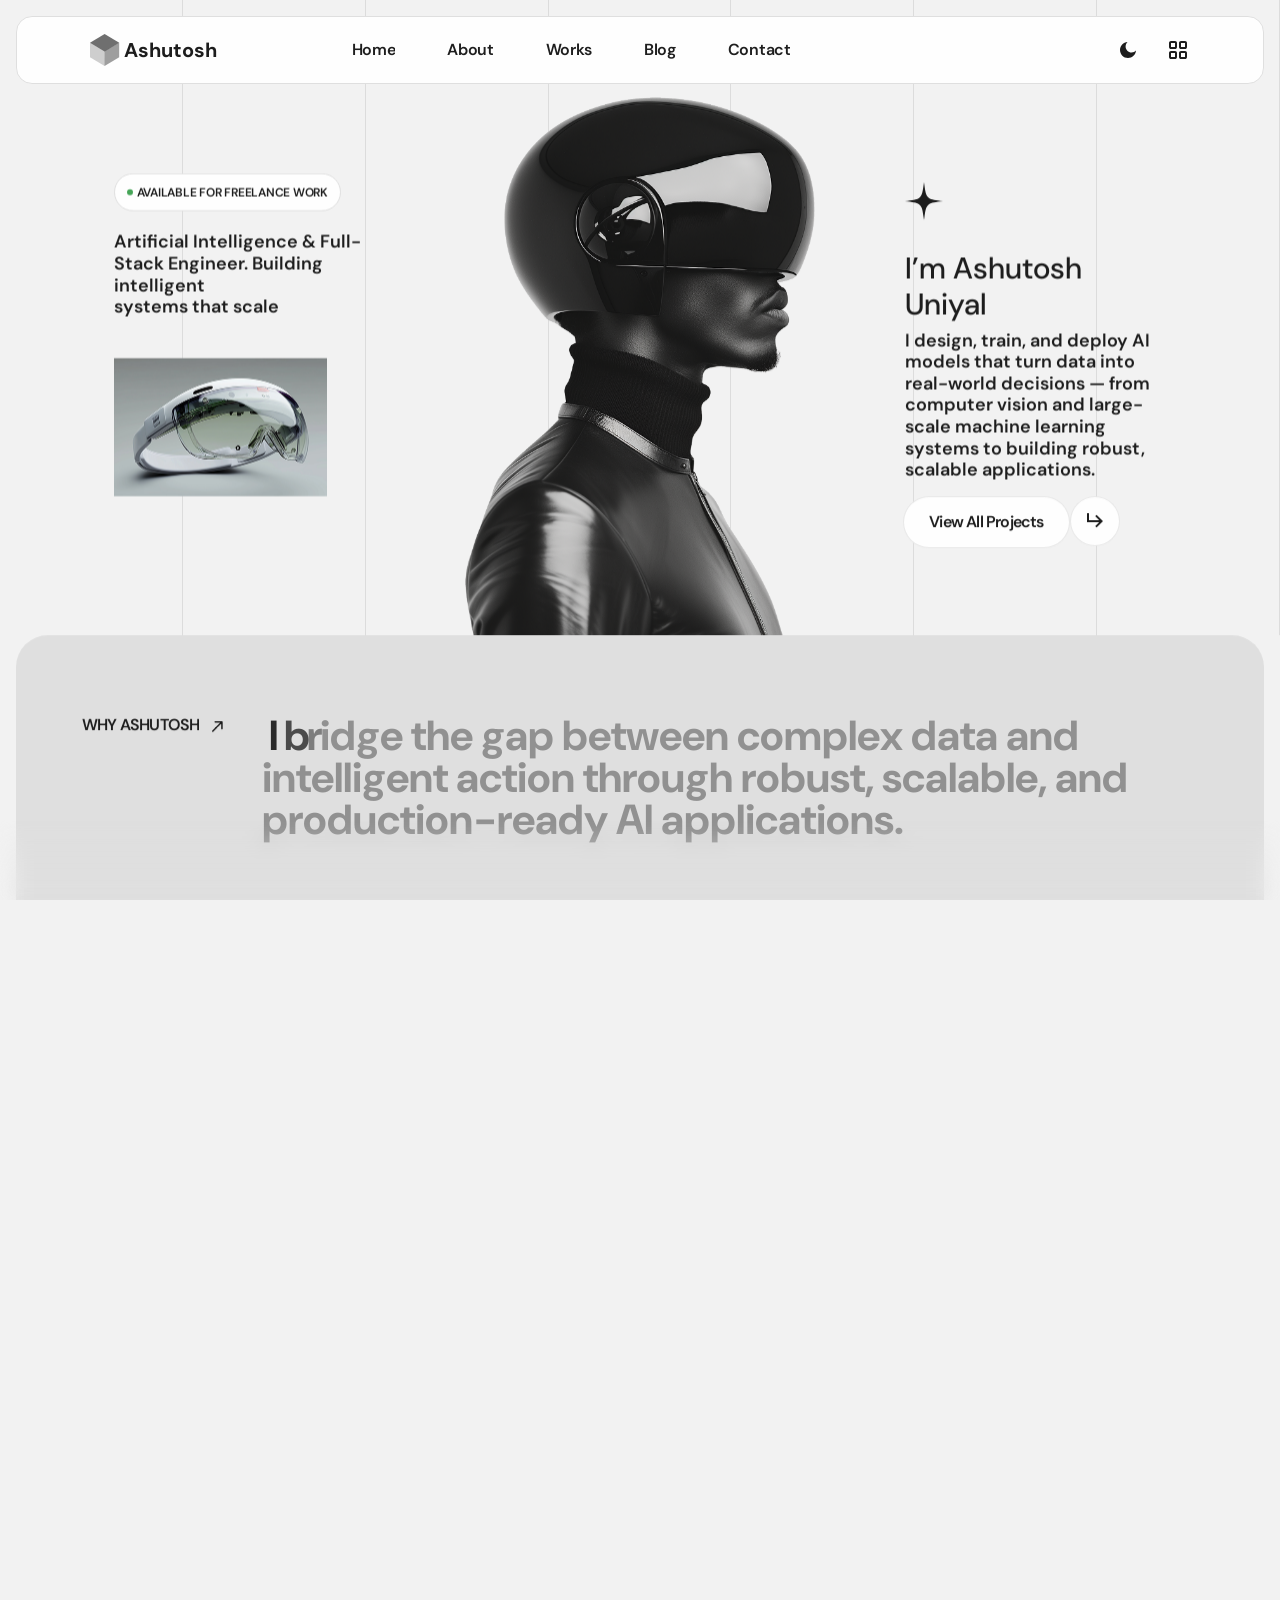
==== commit 134236b0: "Completed homepage" ====
--- a/index.html
+++ b/index.html
@@ -113,7 +113,7 @@
                             <nav class="at-mobile-menu-active">
                                 <ul>
                                     <li>
-                                        <a href="#">Home</a>
+                                        <a href="/">Home</a>
                                         <!-- <div class="at-submenu submenu at-megamenu">
                                             <div class="row">
                                                 <div class="col-xl-6">
@@ -174,7 +174,7 @@
                                         </div> -->
                                     </li>
                                     <li>
-                                        <a href="#">About</a>
+                                        <a href="about.html">About</a>
                                         <!-- <div class="at-submenu submenu at-megamenu">
                                             <div class="row">
                                                 <div class="col-xl-4">
@@ -230,7 +230,7 @@
                                         </div> -->
                                     </li>
                                     <li>
-                                        <a href="#">Works</a>
+                                        <a href="works.html">Works</a>
                                         <!-- <div class="at-submenu submenu at-megamenu">
                                             <div class="row">
                                                 <div class="col-xl-4">
@@ -266,7 +266,7 @@
                                                             <li><a href="portfolio-2.html">Portfolio 02</a></li>
                                                             <li><a href="portfolio-3.html">Portfolio 03</a></li>
                                                             <li><a href="portfolio-4.html">Portfolio 04</a></li>
-                                                            <li><a href="portfolio-5.html">Portfolio 05</a></li>
+                                                            <li><a href="works.html">Portfolio 05</a></li>
                                                             <li><a href="portfolio-6.html">Portfolio 06</a></li>
                                                         </ul>
                                                     </div>
@@ -293,7 +293,7 @@
                                         </div> -->
                                     </li>
                                     <li>
-                                        <a href="#">Blog</a>
+                                        <a href="blog.html">Blog</a>
                                         <!-- <ul class="at-submenu submenu">
                                             <li><a href="product-archive.html">Products Listing</a></li>
                                             <li><a href="product-details.html">Product Details</a></li>
@@ -312,9 +312,9 @@
                                         </ul>
                                     </li> -->
                                     <li>
-                                        <a href="#">Contact</a>
+                                        <a href="contact.html">Contact</a>
                                         <!-- <ul class="at-submenu submenu">
-                                            <li><a href="contact-1.html">Contact 01</a></li>
+                                            <li><a href="contact.html">Contact 01</a></li>
                                             <li><a href="contact-2.html">Contact 02</a></li>
                                         </ul> -->
                                     </li>
@@ -391,7 +391,7 @@
             </div>
             <div class="at-offcanvas-content d-none d-xl-block">
                 <h3 class="at-offcanvas-title">Howdy!</h3>
-                <p class="fz-font-lg">We blend strategy, creativity, and technology to help brands grow, connect, and stand out in an ever-evolving digital world. </p>
+                <p class="fz-font-lg">I blend strategy, creativity, and technology to help brands grow, connect, and stand out in an ever-evolving digital world. </p>
             </div>
             <div class="at-offcanvas-menu d-xl-none pb-50">
                 <nav></nav>
@@ -418,18 +418,18 @@
             <div class="at-offcanvas-contact">
                 <h4 class="h5 at-offcanvas-title sm">Get in touch</h4>
                 <ul>
-                    <li><a class="fz-font-lg" href="tel:2125557398">(212) 555-7398</a></li>
-                    <li><a class="fz-font-lg" href="mailto:hello@aleric.com">hello@Ashutosh.com</a></li>
+                    <li><a class="fz-font-lg" href="tel:+917983990200">+91 7983990200</a></li>
+                    <li><a class="fz-font-lg" href="mailto:hello@ashutosh.com">hello@ashutoshuniyal.in</a></li>
                     <li>
                         <a class="fz-font-lg" href="#">
                             245 Fifth Avenue, Suite 1800 <br>
-                            New York, NY 10016, USA
+                            Dehradun, Uttarakhand 248121, India
                         </a>
                     </li>
                 </ul>
             </div>
             <div class="at-offcanvas-social">
-                <h3 class="at-offcanvas-title sm">Follow Us</h3>
+                <h3 class="at-offcanvas-title sm">Follow Me</h3>
                 <ul class="at-offcanvas-social__grid">
                     <li>
                         <a href="#" class="at-offcanvas-social__link" aria-label="Twitter">
@@ -588,7 +588,7 @@
                             <div class="row align-items-center">
                                 <div class="col-lg-3 mx-lg-auto col-md-6 pb-100 z-index-2">
                                     <span class="category-tag mb-20"><span class="dot"></span>Available for freelance work</span>
-                                    <p class="fz-18 neutral-900 fw-600 mb-40">Artificial Intelligence Engineer. Building <br> intelligent systems that scale</p>
+                                    <p class="fz-18 neutral-900 fw-600 mb-40">Artificial Intelligence & Full-Stack Engineer. Building intelligent <br> systems that scale</p>
                                     <img src="assets/imgs/pages/img-102.webp" alt="Ashutosh">
                                 </div>
                                 <div class="col-lg-4 mx-lg-auto d-none d-lg-block z-index-1">
@@ -606,15 +606,15 @@
                                         </svg>
                                     </div>
                                     <h2 class="h4">I’m Ashutosh Uniyal</h2>
-                                    <p class="fz-18 neutral-900 fw-600">I design, train, and deploy AI models that turn data into real-world decisions — from computer vision to large-scale machine learning systems.</p>
+                                    <p class="fz-18 neutral-900 fw-600">I design, train, and deploy AI models that turn data into real-world decisions — from computer vision and large-scale machine learning systems to building robust, scalable applications.</p>
                                     <div class="at-btn-group at-btn-group-transparent at_fade_anim" data-delay=".5" data-fade-from="bottom" data-ease="bounce">
-                                        <a class="at-btn-circle" href="portfolio-5.html">
+                                        <a class="at-btn-circle" href="works.html">
                                             <svg xmlns="http://www.w3.org/2000/svg" width="16" height="15" viewBox="0 0 16 15" fill="none">
                                                 <path d="M0.0001297 8.99993L0 3.00407e-05L2 0L2.0001 6.99993L12.1719 7.00003L8.22224 3.05027L9.63644 1.63606L16.0003 8.00003L9.63644 14.364L8.22224 12.9497L12.1719 9.00003L0.0001297 8.99993Z" fill="currentColor" />
                                             </svg>
                                         </a>
-                                        <a class="at-btn z-index-1" href="portfolio-5.html">View All Projects</a>
-                                        <a class="at-btn-circle" href="portfolio-5.html">
+                                        <a class="at-btn z-index-1" href="works.html">View All Projects</a>
+                                        <a class="at-btn-circle" href="works.html">
                                             <svg xmlns="http://www.w3.org/2000/svg" width="16" height="15" viewBox="0 0 16 15" fill="none">
                                                 <path d="M0.0001297 8.99993L0 3.00407e-05L2 0L2.0001 6.99993L12.1719 7.00003L8.22224 3.05027L9.63644 1.63606L16.0003 8.00003L9.63644 14.364L8.22224 12.9497L12.1719 9.00003L0.0001297 8.99993Z" fill="currentColor" />
                                             </svg>
@@ -647,7 +647,7 @@
                                     </span>
                                 </div>
                                 <div class="col-xxl-8 col-lg-10">
-                                    <h3 class="reveal-text lh-1">I bridge the gap between complex data and intelligent action through robust, scalable, and production-ready AI.</h3>
+                                    <h3 class="reveal-text lh-1">I bridge the gap between complex data and intelligent action through robust, scalable, and production-ready AI applications.</h3>
                                 </div>
                             </div>
                             <div class="row g-3 sec-2-home-5__grid">
@@ -665,7 +665,7 @@
                                                 </div>
                                                 <div class="d-flex justify-content-between align-items-end flex-wrap gap-2">
                                                     <span class="text-white fz-font-body">+12 Years <br> of Experience</span>
-                                                    <a class="at-btn bg-neutral-0 changeless text-dark py-2 px-3 fz-font-body" href="#">
+                                                    <a class="at-btn bg-neutral-0 changeless text-dark py-2 px-3 fz-font-body" href="contact.html">
                                                         <span>
                                                             <span class="text-1">Let’s build</span>
                                                             <span class="text-2">Let’s build</span>
@@ -685,12 +685,13 @@
                                         <!-- List card -->
                                         <div class="sec-2-home-5__card sec-2-home-5__card--list p-4 d-flex align-items-center">
                                             <ul class="sec-2-home-5__list list-unstyled mb-0">
-                                                <li class="sec-2-home-5__list-item">Computer Vision Specialist</li>
-                                                <li class="sec-2-home-5__list-item">End-to-End ML Pipelines</li>
-                                                <li class="sec-2-home-5__list-item">Neural Architecture Design</li>
-                                                <li class="sec-2-home-5__list-item">Large-Scale System Deployment</li>
-                                                <li class="sec-2-home-5__list-item">Data-Driven Decision Logic</li>
-                                                <li class="sec-2-home-5__list-item">Generative AI & LLM Solutions</li>
+                                                <li class="sec-2-home-5__list-item">AI & Machine Learning Specialist</li>
+                                                <li class="sec-2-home-5__list-item">Full-Stack Development</li>
+                                                <li class="sec-2-home-5__list-item">Computer Vision & Generative AI</li>
+                                                <li class="sec-2-home-5__list-item">React, Next.js & Node.js</li>
+                                                <li class="sec-2-home-5__list-item">Wordpress & Drupal Expert</li> 
+                                                <li class="sec-2-home-5__list-item">Backend Engineering</li>
+                                                <li class="sec-2-home-5__list-item">Scalable Web Applications</li>
                                             </ul>
                                         </div>
                                     </div>
@@ -769,13 +770,14 @@
                                             <div class="pb-80 d-flex justify-content-between flex-md-row flex-column">
                                                 <div>
                                                     <div class="sec-2-home-5__stat mb-2">5k+</div>
-                                                    <p class="neutral-900 fw-semibold mb-4">Production-grade <br> models deployed</p>
+                                                    <p class="neutral-900 fw-semibold mb-4">Production-grade <br> applications deployed</p>
                                                 </div>
                                                 <ul class="sec-2-home-5__list sec-2-home-5__list--sm list-unstyled mb-0">
-                                                    <li class="sec-2-home-5__list-item">Python, C++, JavaScript</li>
+                                                    <li class="sec-2-home-5__list-item">PHP, Python, JavaScript, C++</li>
                                                     <li class="sec-2-home-5__list-item">PyTorch, TensorFlow, Scikit-learn</li>
                                                     <li class="sec-2-home-5__list-item">Pandas, NumPy, Spark</li>
-                                                    <li class="sec-2-home-5__list-item">Docker, Kubernetes, MLflow</li>
+                                                    <li class="sec-2-home-5__list-item">WordPress, Drupal & Joomla</li>
+                                                    <li class="sec-2-home-5__list-item">MySQL, REST APIs & Backend Systems</li>
                                                     <li class="sec-2-home-5__list-item">AWS / GCP / Azure</li>
                                                 </ul>
                                             </div>
@@ -829,7 +831,7 @@
                         <div class="row g-4">
                             <div class="col-xxl-4 col-lg-8 col-12">
                                 <h3 class="h6 fz-font-md text-uppercase neutral-500 fw-600 mb-30">Trusted by 100+ businesses</h3>
-                                <h4 class="h5 fw-600 reveal-text pe-xxl-5">Ashutosh Uniyal is an AI Engineer architecting scalable, high-impact systems with research-driven precision.</h4>
+                                <h4 class="h5 fw-600 reveal-text pe-xxl-5">Ashutosh Uniyal is an AI & Full-Stack Engineer transforming complex ideas into intelligent, scalable, and production-ready systems.</h4>
                             </div>
                             <div class="col-xxl-8 col-12">
                                 <div class="d-inline-flex">
@@ -934,7 +936,7 @@
                                                     </span>
                                                 </div>
                                                 <div class="d-flex">
-                                                    <a href="#" class="at-btn common-black bg-transparent mb-10 rounded-0 p-0">
+                                                    <a href="about.html" class="at-btn common-black bg-transparent mb-10 rounded-0 p-0">
                                                         <span class="text-uppercase">
                                                             <span class="text-1">Customer reviews</span>
                                                             <span class="text-2">Customer reviews</span>
@@ -966,8 +968,8 @@
                                 <div class="col-lg-7">
                                     <span class="at-btn common-black text-uppercase bg-transparent mb-10 rounded-0 p-0">
                                         <span class="text-uppercase">
-                                            <span class="text-1">DEPLOYED SYSTEMS</span>
-                                            <span class="text-2">DEPLOYED SYSTEMS</span>
+                                            <span class="text-1">DEPLOYED APPLICATIONS</span>
+                                            <span class="text-2">DEPLOYED APPLICATIONS</span>
                                         </span>
                                         <i>
                                             <svg width="11" height="11" viewBox="0 0 11 11" fill="none" xmlns="http://www.w3.org/2000/svg">
@@ -982,13 +984,13 @@
                                 </div>
                                 <div class="col-lg-3 ms-auto d-flex justify-content-lg-end">
                                     <div class="at-btn-group at_fade_anim" data-delay=".4" data-fade-from="bottom" data-ease="bounce">
-                                        <a class="at-btn-circle" href="portfolio-5.html">
+                                        <a class="at-btn-circle" href="works.html">
                                             <svg xmlns="http://www.w3.org/2000/svg" width="16" height="15" viewBox="0 0 16 15" fill="none">
                                                 <path d="M0.0001297 8.99993L0 3.00407e-05L2 0L2.0001 6.99993L12.1719 7.00003L8.22224 3.05027L9.63644 1.63606L16.0003 8.00003L9.63644 14.364L8.22224 12.9497L12.1719 9.00003L0.0001297 8.99993Z" fill="currentColor" />
                                             </svg>
                                         </a>
-                                        <a class="at-btn z-index-1" href="portfolio-5.html">Explore Github Repos</a>
-                                        <a class="at-btn-circle" href="portfolio-5.html">
+                                        <a class="at-btn z-index-1" href="works.html">Explore Github Repos</a>
+                                        <a class="at-btn-circle" href="works.html">
                                             <svg xmlns="http://www.w3.org/2000/svg" width="16" height="15" viewBox="0 0 16 15" fill="none">
                                                 <path d="M0.0001297 8.99993L0 3.00407e-05L2 0L2.0001 6.99993L12.1719 7.00003L8.22224 3.05027L9.63644 1.63606L16.0003 8.00003L9.63644 14.364L8.22224 12.9497L12.1719 9.00003L0.0001297 8.99993Z" fill="currentColor" />
                                             </svg>
@@ -1004,28 +1006,28 @@
                                     <div class="card_case__studies-list card_case__studies-list--row">
                                         <div class="card_case__studies-card card_case__studies-card--overlay bg-neutral-100">
                                             <div class="card_case__studies-visual anim-zoomin">
-                                                <a href="portfolio-details-1.html">
-                                                    <img src="assets/imgs/pages/img-107.webp" alt="Smart Automation">
+                                                <a href="https://aifusionx.ashutoshuniyal.in/" target="_blank">
+                                                    <img src="assets/imgs/pages/aifusionx.webp" alt="Smart Automation">
                                                 </a>
                                                 <div class="card_case__studies-metric-overlay">
-                                                    <h3 class="h4 card_case__studies-metric-value">+<span class="odometer" data-count="30"></span>%</h3>
-                                                    <span class="card_case__studies-metric-label">Operational Speed</span>
+                                                    <h3 class="h4 card_case__studies-metric-value">+<span class="odometer" data-count="95"></span>%</h3>
+                                                    <span class="card_case__studies-metric-label">Performance</span>
                                                 </div>
                                                 <div class="card_case__studies-tags-overlay">
-                                                    <a href="#" class="card_case__studies-tag">AI Models</a>
+                                                    <a href="#" class="card_case__studies-tag">Wordpress</a>
                                                     <a href="#" class="card_case__studies-tag">Deployment</a>
-                                                    <a href="#" class="card_case__studies-tag">Scalability</a>
+                                                    <a href="#" class="card_case__studies-tag">Elementor</a>
                                                     <a href="#" class="card_case__studies-tag">Engineering</a>
                                                 </div>
                                             </div>
                                             <div class="card_case__studies-footer mt-10 bg-neutral-0">
                                                 <h4 class="h5 card_case__studies-footer-title neutral-900">
-                                                    <a href="portfolio-details-1.html">
-                                                        Smart Automation
+                                                    <a href="https://aifusionx.ashutoshuniyal.in/" target="_blank">
+                                                        AI FusionX
                                                     </a>
                                                 </h4>
-                                                <a href="portfolio-details-1.html" class="card_case__studies-link neutral-900">
-                                                    <span class="neutral-900"> VIEW ARCHITECTURE</span>
+                                                <a href="https://aifusionx.ashutoshuniyal.in/" target="_blank" class="card_case__studies-link neutral-900">
+                                                    <span class="neutral-900"> VIEW LIVE DEMO</span>
                                                     <svg width="12" height="12" viewBox="0 0 12 12" fill="none" xmlns="http://www.w3.org/2000/svg" aria-hidden="true">
                                                         <path d="M6 1v10M1 6h10" stroke="currentColor" stroke-width="1.5" stroke-linecap="round" />
                                                     </svg>
@@ -1039,28 +1041,28 @@
                                     <div class="card_case__studies-list card_case__studies-list--row">
                                         <div class="card_case__studies-card card_case__studies-card--overlay bg-neutral-100">
                                             <div class="card_case__studies-visual anim-zoomin">
-                                                <a href="portfolio-details-1.html">
-                                                    <img src="assets/imgs/pages/img-108.webp" alt="Smart Automation">
+                                                <a href="https://forestra.ashutoshuniyal.in/" target="_blank">
+                                                    <img src="assets/imgs/pages/forestra.webp" alt="Smart Automation">
                                                 </a>
                                                 <div class="card_case__studies-metric-overlay">
-                                                    <h3 class="h4 card_case__studies-metric-value">-<span class="odometer" data-count="20"></span>%</h3>
-                                                    <span class="card_case__studies-metric-label">Planning Risk</span>
+                                                    <h3 class="h4 card_case__studies-metric-value">+<span class="odometer" data-count="90"></span>%</h3>
+                                                    <span class="card_case__studies-metric-label">Optimization</span>
                                                 </div>
                                                 <div class="card_case__studies-tags-overlay">
-                                                    <a href="#" class="card_case__studies-tag">Decision Systems</a>
-                                                    <a href="#" class="card_case__studies-tag">Analytics</a>
-                                                    <a href="#" class="card_case__studies-tag">Systems</a>
-                                                    <a href="#" class="card_case__studies-tag">EngDataineering</a>
+                                                    <a href="#" class="card_case__studies-tag">Wordpress</a>
+                                                    <a href="#" class="card_case__studies-tag">WooCommerce</a>
+                                                    <a href="#" class="card_case__studies-tag">Elementor</a>
+                                                    <a href="#" class="card_case__studies-tag">Data Migration</a>
                                                 </div>
                                             </div>
                                             <div class="card_case__studies-footer mt-10 bg-neutral-0">
                                                 <h4 class="h5 card_case__studies-footer-title neutral-900">
-                                                    <a href="portfolio-details-1.html">
-                                                        Data Intelligence
+                                                    <a href="https://forestra.ashutoshuniyal.in/" target="_blank">
+                                                        Forestra
                                                     </a>
                                                 </h4>
-                                                <a href="portfolio-details-1.html" class="card_case__studies-link neutral-900">
-                                                    <span class="neutral-900"> VIEW SYSTEM DESIGN</span>
+                                                <a href="https://forestra.ashutoshuniyal.in/" target="_blank" class="card_case__studies-link neutral-900">
+                                                    <span class="neutral-900"> VIEW LIVE DEMO</span>
                                                     <svg width="12" height="12" viewBox="0 0 12 12" fill="none" xmlns="http://www.w3.org/2000/svg" aria-hidden="true">
                                                         <path d="M6 1v10M1 6h10" stroke="currentColor" stroke-width="1.5" stroke-linecap="round" />
                                                     </svg>
@@ -1074,28 +1076,28 @@
                                     <div class="card_case__studies-list card_case__studies-list--row">
                                         <div class="card_case__studies-card card_case__studies-card--overlay bg-neutral-100">
                                             <div class="card_case__studies-visual anim-zoomin">
-                                                <a href="portfolio-details-1.html">
-                                                    <img src="assets/imgs/pages/img-109.webp" alt="Smart Automation">
+                                                <a href="https://tripgo.ashutoshuniyal.in/" target="_blank">
+                                                    <img src="assets/imgs/pages/tripgo.webp" alt="Smart Automation">
                                                 </a>
                                                 <div class="card_case__studies-metric-overlay">
-                                                    <h3 class="h4 card_case__studies-metric-value">+<span class="odometer" data-count="30"></span>%</h3>
+                                                    <h3 class="h4 card_case__studies-metric-value">+<span class="odometer" data-count="92"></span>%</h3>
                                                     <span class="card_case__studies-metric-label">Operational Speed</span>
                                                 </div>
                                                 <div class="card_case__studies-tags-overlay">
-                                                    <a href="#" class="card_case__studies-tag">AI Models</a>
+                                                    <a href="#" class="card_case__studies-tag">Next.js</a>
                                                     <a href="#" class="card_case__studies-tag">Deployment</a>
-                                                    <a href="#" class="card_case__studies-tag">Scalability</a>
-                                                    <a href="#" class="card_case__studies-tag">Engineering</a>
+                                                    <a href="#" class="card_case__studies-tag">Node.js</a>
+                                                    <a href="#" class="card_case__studies-tag">Tailwind CSS</a>
                                                 </div>
                                             </div>
                                             <div class="card_case__studies-footer mt-10 bg-neutral-0">
                                                 <h4 class="h5 card_case__studies-footer-title neutral-900">
-                                                    <a href="portfolio-details-1.html">
-                                                        Smart Automation
+                                                    <a href="https://tripgo.ashutoshuniyal.in/" target="_blank">
+                                                        TripGo
                                                     </a>
                                                 </h4>
-                                                <a href="portfolio-details-1.html" class="card_case__studies-link neutral-900">
-                                                    <span class="neutral-900"> VIEW CASE STUDY</span>
+                                                <a href="https://tripgo.ashutoshuniyal.in/" target="_blank" class="card_case__studies-link neutral-900">
+                                                    <span class="neutral-900"> VIEW LIVE DEMO</span>
                                                     <svg width="12" height="12" viewBox="0 0 12 12" fill="none" xmlns="http://www.w3.org/2000/svg" aria-hidden="true">
                                                         <path d="M6 1v10M1 6h10" stroke="currentColor" stroke-width="1.5" stroke-linecap="round" />
                                                     </svg>
@@ -1109,28 +1111,28 @@
                                     <div class="card_case__studies-list card_case__studies-list--row">
                                         <div class="card_case__studies-card card_case__studies-card--overlay bg-neutral-100">
                                             <div class="card_case__studies-visual anim-zoomin">
-                                                <a href="portfolio-details-1.html">
-                                                    <img src="assets/imgs/pages/img-110.webp" alt="Smart Automation">
+                                                <a href="https://realhomes.ashutoshuniyal.in/" target="_blank">
+                                                    <img src="assets/imgs/pages/realhomes.webp" alt="Smart Automation">
                                                 </a>
                                                 <div class="card_case__studies-metric-overlay">
-                                                    <h3 class="h4 card_case__studies-metric-value">-<span class="odometer" data-count="20"></span>%</h3>
-                                                    <span class="card_case__studies-metric-label">Planning Risk</span>
+                                                    <h3 class="h4 card_case__studies-metric-value">+<span class="odometer" data-count="91"></span>%</h3>
+                                                    <span class="card_case__studies-metric-label">Performance</span>
                                                 </div>
                                                 <div class="card_case__studies-tags-overlay">
-                                                    <a href="#" class="card_case__studies-tag">SCALABLE ARCHITECTURE</a>
-                                                    <a href="#" class="card_case__studies-tag">CLOUD-NATIVE</a>
-                                                    <a href="#" class="card_case__studies-tag">KUBERNETES</a>
-                                                    <a href="#" class="card_case__studies-tag">AUTO-SCALING</a>
+                                                    <a href="#" class="card_case__studies-tag">WORDPRESS</a>
+                                                    <a href="#" class="card_case__studies-tag">ELEMENTOR</a>
+                                                    <a href="#" class="card_case__studies-tag">PERFORMANCE</a>
+                                                    <a href="#" class="card_case__studies-tag">DEPLOYMENT</a>
                                                 </div>
                                             </div>
                                             <div class="card_case__studies-footer mt-10 bg-neutral-0">
                                                 <h4 class="h5 card_case__studies-footer-title neutral-900">
-                                                    <a href="portfolio-details-1.html">
-                                                        Distributed ML Pipeline
+                                                    <a href="https://realhomes.ashutoshuniyal.in/" target="_blank">
+                                                        Real Homes
                                                     </a>
                                                 </h4>
-                                                <a href="portfolio-details-1.html" class="card_case__studies-link neutral-900">
-                                                    <span class="neutral-900">VIEW INFRASTRUCTURE</span>
+                                                <a href="https://realhomes.ashutoshuniyal.in/" target="_blank" class="card_case__studies-link neutral-900">
+                                                    <span class="neutral-900">VIEW LIVE DEMO</span>
                                                     <svg width="12" height="12" viewBox="0 0 12 12" fill="none" xmlns="http://www.w3.org/2000/svg" aria-hidden="true">
                                                         <path d="M6 1v10M1 6h10" stroke="currentColor" stroke-width="1.5" stroke-linecap="round" />
                                                     </svg>
@@ -1167,13 +1169,13 @@
                                     <h4 class="h6 fw-600">I’m here</h4>
                                     <div class="d-flex flex-wrap gap-md-5 gap-4">
                                         <span class="fz-font-md neutral-500">
-                                            205 North Michigan Avenue, Suite 810
+                                            245 Fifth Avenue, Suite 1800
                                             <br class="d-block">
-                                            Chicago, 60601, USA
+                                            Dehradun, Uttarakhand 248121, India
                                             <br class="d-block">
-                                            Phone: <span class="neutral-900"><a href="tel:+1234567890">+1234567890</a></span>
+                                            Phone: <span class="neutral-900"><a href="tel:+917983990200">+91 7983990200</a></span>
                                             <br class="d-block">
-                                            Email: <span class="neutral-900"><a href="mailto:hello@Ashutosh.com">hello@Ashutosh.com</a></span>
+                                            Email: <span class="neutral-900"><a href="mailto:hello@ashutoshuniyal.in">hello@ashutoshuniyal.in</a></span>
                                         </span>
                                     </div>
 
@@ -1230,13 +1232,13 @@
                             </div>
                             <div class="col-lg-3 ms-lg-auto d-flex justify-content-lg-end">
                                 <div class="at-btn-group at_fade_anim" data-delay=".4" data-fade-from="bottom" data-ease="bounce">
-                                    <a class="at-btn-circle bg-neutral-700" href="contact-1.html">
+                                    <a class="at-btn-circle bg-neutral-700" href="contact.html">
                                         <svg xmlns="http://www.w3.org/2000/svg" width="16" height="15" viewBox="0 0 16 15" fill="none">
                                             <path d="M0.0001297 8.99993L0 3.00407e-05L2 0L2.0001 6.99993L12.1719 7.00003L8.22224 3.05027L9.63644 1.63606L16.0003 8.00003L9.63644 14.364L8.22224 12.9497L12.1719 9.00003L0.0001297 8.99993Z" fill="currentColor" />
                                         </svg>
                                     </a>
-                                    <a class="at-btn z-index-1 bg-neutral-700" href="contact-1.html">Book A Call Now</a>
-                                    <a class="at-btn-circle bg-neutral-700" href="contact-1.html">
+                                    <a class="at-btn z-index-1 bg-neutral-700" href="contact.html">Book A Call Now</a>
+                                    <a class="at-btn-circle bg-neutral-700" href="contact.html">
                                         <svg xmlns="http://www.w3.org/2000/svg" width="16" height="15" viewBox="0 0 16 15" fill="none">
                                             <path d="M0.0001297 8.99993L0 3.00407e-05L2 0L2.0001 6.99993L12.1719 7.00003L8.22224 3.05027L9.63644 1.63606L16.0003 8.00003L9.63644 14.364L8.22224 12.9497L12.1719 9.00003L0.0001297 8.99993Z" fill="currentColor" />
                                         </svg>
@@ -1251,9 +1253,9 @@
                                         <img class="w-100 scale-img-from-to" data-value-1="1.5" data-value-2="1" src="assets/imgs/pages/img-111.webp" alt="Ashutosh">
                                         <div class="alt-portfolio-btn">
                                             <div class="content">
-                                                <span class="bg-transparent text-uppercase border px-3 py-1 rounded-pill text-white fz-font-label">ui design</span>
-                                                <h2 class="fw-400 fz-font-3xl text-white mb-0 mt-20">UI/UX & product design for digital platforms</h2>
-                                                <p class="text-white fz-font-md mb-0 mt-10 text-truncate-2 des">We always provide people a complete solution upon focused of any business</p>
+                                                <span class="bg-transparent text-uppercase border px-3 py-1 rounded-pill text-white fz-font-label">Software Engineer</span>
+                                                <h2 class="fw-400 fz-font-3xl text-white mb-0 mt-20">AI Engineering & Scalable Software Development</h2>
+                                                <p class="text-white fz-font-md mb-0 mt-10 text-truncate-2 des">I always provide people a complete solution upon focused of any business</p>
                                             </div>
                                         </div>
                                     </a>
@@ -1271,10 +1273,10 @@
                                 <!-- My Journey list -->
                                 <ul class="journey-list">
                                     <li class="journey-list__item scroll-move-up">
-                                        <span class="journey-list__date">Jan 2022 – Present</span>
+                                        <span class="journey-list__date">Sep 2023 – Present</span>
                                         <div class="journey-list__body">
-                                            <h4 class="h6 journey-list__title neutral-0">Senior AI Engineer <span class="journey-list__company">[Neural Dynamics]</span></h4>
-                                            <p class="journey-list__desc">Architecting distributed training systems and leading the deployment of production-grade LLM pipelines.</p>
+                                            <h4 class="h6 journey-list__title neutral-0">Senior Software Engineer <span class="journey-list__company">[EbizOn Digital]</span></h4>
+                                            <p class="journey-list__desc">Architecting scalable AI systems and leading the development and deployment of production-grade machine learning, LLM, and web applications.</p>
                                         </div>
                                         <a href="#" class="journey-list__link" aria-label="View details">
                                             <svg width="11" height="11" viewBox="0 0 11 11" fill="none" xmlns="http://www.w3.org/2000/svg">
@@ -1283,10 +1285,34 @@
                                         </a>
                                     </li>
                                     <li class="journey-list__item scroll-move-up">
-                                        <span class="journey-list__date">June 2019 – Dec 2021</span>
+                                        <span class="journey-list__date">June 2019 – Aug 2022</span>
                                         <div class="journey-list__body">
-                                            <h4 class="h6 journey-list__title neutral-0">ML Infrastructure Engineer <span class="journey-list__company">[DataScale Labs]</span></h4>
+                                            <h4 class="h6 journey-list__title neutral-0">Software Engineer <span class="journey-list__company">[DataScale Labs]</span></h4>
                                             <p class="journey-list__desc">Optimized large-scale data ingestion and automated MLOps workflows for high-frequency trading models.</p>
+                                        </div>
+                                        <a href="#" class="journey-list__link" aria-label="View details">
+                                            <svg width="11" height="11" viewBox="0 0 11 11" fill="none" xmlns="http://www.w3.org/2000/svg">
+                                                <path d="M0.21967 9.40717C-0.0732232 9.70006 -0.0732232 10.1749 0.21967 10.4678C0.512563 10.7607 0.987437 10.7607 1.28033 10.4678L0.21967 9.40717ZM10.6875 0.75C10.6875 0.335786 10.3517 2.97145e-09 9.9375 1.50485e-07L3.1875 -2.70983e-07C2.77329 -2.70983e-07 2.4375 0.335786 2.4375 0.75C2.4375 1.16421 2.77329 1.5 3.1875 1.5H9.1875V7.5C9.1875 7.91421 9.52329 8.25 9.9375 8.25C10.3517 8.25 10.6875 7.91421 10.6875 7.5L10.6875 0.75ZM0.75 9.9375L1.28033 10.4678L10.4678 1.28033L9.9375 0.75L9.40717 0.21967L0.21967 9.40717L0.75 9.9375Z" fill="currentColor" />
+                                            </svg>
+                                        </a>
+                                    </li>
+                                    <!-- <li class="journey-list__item scroll-move-up">
+                                        <span class="journey-list__date">Jan 2017 – May 2019</span>
+                                        <div class="journey-list__body">
+                                            <h4 class="h6 journey-list__title neutral-0">Computer Vision Researcher <span class="journey-list__company">[Visionary Tech]</span></h4>
+                                            <p class="journey-list__desc">Developed state-of-the-art object detection algorithms for autonomous drone navigation and edge computing.</p>
+                                        </div>
+                                        <a href="#" class="journey-list__link" aria-label="View details">
+                                            <svg width="11" height="11" viewBox="0 0 11 11" fill="none" xmlns="http://www.w3.org/2000/svg">
+                                                <path d="M0.21967 9.40717C-0.0732232 9.70006 -0.0732232 10.1749 0.21967 10.4678C0.512563 10.7607 0.987437 10.7607 1.28033 10.4678L0.21967 9.40717ZM10.6875 0.75C10.6875 0.335786 10.3517 2.97145e-09 9.9375 1.50485e-07L3.1875 -2.70983e-07C2.77329 -2.70983e-07 2.4375 0.335786 2.4375 0.75C2.4375 1.16421 2.77329 1.5 3.1875 1.5H9.1875V7.5C9.1875 7.91421 9.52329 8.25 9.9375 8.25C10.3517 8.25 10.6875 7.91421 10.6875 7.5L10.6875 0.75ZM0.75 9.9375L1.28033 10.4678L10.4678 1.28033L9.9375 0.75L9.40717 0.21967L0.21967 9.40717L0.75 9.9375Z" fill="currentColor" />
+                                            </svg>
+                                        </a>
+                                    </li> -->
+                                    <li class="journey-list__item scroll-move-up">
+                                        <span class="journey-list__date">Jan 2017 – Dec 2018</span>
+                                        <div class="journey-list__body">
+                                            <h4 class="h6 journey-list__title neutral-0">Junior Software Engineer <span class="journey-list__company">[Insight Corp]</span></h4>
+                                            <p class="journey-list__desc">Built predictive analytics dashboards and performed feature engineering on multi-terabyte datasets.</p>
                                         </div>
                                         <a href="#" class="journey-list__link" aria-label="View details">
                                             <svg width="11" height="11" viewBox="0 0 11 11" fill="none" xmlns="http://www.w3.org/2000/svg">
@@ -1295,34 +1321,10 @@
                                         </a>
                                     </li>
                                     <li class="journey-list__item scroll-move-up">
-                                        <span class="journey-list__date">Jan 2017 – May 2019</span>
+                                        <span class="journey-list__date">June 2015 – Dec 2016</span>
                                         <div class="journey-list__body">
-                                            <h4 class="h6 journey-list__title neutral-0">Computer Vision Researcher <span class="journey-list__company">[Visionary Tech]</span></h4>
-                                            <p class="journey-list__desc">Developed state-of-the-art object detection algorithms for autonomous drone navigation and edge computing.</p>
-                                        </div>
-                                        <a href="#" class="journey-list__link" aria-label="View details">
-                                            <svg width="11" height="11" viewBox="0 0 11 11" fill="none" xmlns="http://www.w3.org/2000/svg">
-                                                <path d="M0.21967 9.40717C-0.0732232 9.70006 -0.0732232 10.1749 0.21967 10.4678C0.512563 10.7607 0.987437 10.7607 1.28033 10.4678L0.21967 9.40717ZM10.6875 0.75C10.6875 0.335786 10.3517 2.97145e-09 9.9375 1.50485e-07L3.1875 -2.70983e-07C2.77329 -2.70983e-07 2.4375 0.335786 2.4375 0.75C2.4375 1.16421 2.77329 1.5 3.1875 1.5H9.1875V7.5C9.1875 7.91421 9.52329 8.25 9.9375 8.25C10.3517 8.25 10.6875 7.91421 10.6875 7.5L10.6875 0.75ZM0.75 9.9375L1.28033 10.4678L10.4678 1.28033L9.9375 0.75L9.40717 0.21967L0.21967 9.40717L0.75 9.9375Z" fill="currentColor" />
-                                            </svg>
-                                        </a>
-                                    </li>
-                                    <li class="journey-list__item scroll-move-up">
-                                        <span class="journey-list__date">Jan 2015 – Dec 2016</span>
-                                        <div class="journey-list__body">
-                                            <h4 class="h6 journey-list__title neutral-0">Junior Data Scientist <span class="journey-list__company">[Insight Corp]</span></h4>
-                                            <p class="journey-list__desc">Built predictive analytics dashboards and performed feature engineering on multi-terabyte datasets.</p>
-                                        </div>
-                                        <a href="#" class="journey-list__link" aria-label="View details">
-                                            <svg width="11" height="11" viewBox="0 0 11 11" fill="none" xmlns="http://www.w3.org/2000/svg">
-                                                <path d="M0.21967 9.40717C-0.0732232 9.70006 -0.0732232 10.1749 0.21967 10.4678C0.512563 10.7607 0.987437 10.7607 1.28033 10.4678L0.21967 9.40717ZM10.6875 0.75C10.6875 0.335786 10.3517 2.97145e-09 9.9375 1.50485e-07L3.1875 -2.70983e-07C2.77329 -2.70983e-07 2.4375 0.335786 2.4375 0.75C2.4375 1.16421 2.77329 1.5 3.1875 1.5H9.1875V7.5C9.1875 7.91421 9.52329 8.25 9.9375 8.25C10.3517 8.25 10.6875 7.91421 10.6875 7.5L10.6875 0.75ZM0.75 9.9375L1.28033 10.4678L10.4678 1.28033L9.9375 0.75L9.40717 0.21967L0.21967 9.40717L0.75 9.9375Z" fill="currentColor" />
-                                            </svg>
-                                        </a>
-                                    </li>
-                                    <li class="journey-list__item scroll-move-up">
-                                        <span class="journey-list__date">June 2012 – Dec 2014</span>
-                                        <div class="journey-list__body">
-                                            <h4 class="h6 journey-list__title neutral-0">Data Analyst Intern <span class="journey-list__company">[Quantum Analytics]</span></h4>
-                                            <p class="journey-list__desc">Assisted in statistical modeling and data cleaning for large-scale consumer behavior studies.</p>
+                                            <h4 class="h6 journey-list__title neutral-0">Software Engineer Trainee <span class="journey-list__company">[Insight Corp]</span></h4>
+                                            <p class="journey-list__desc">Developed foundational expertise in web technologies, and backend development while contributing to production-focused software projects and scalable solutions.</p>
                                         </div>
                                         <a href="#" class="journey-list__link" aria-label="View details">
                                             <svg width="11" height="11" viewBox="0 0 11 11" fill="none" xmlns="http://www.w3.org/2000/svg">
@@ -1359,15 +1361,15 @@
                             <div class="col-xxl-5 col-md-8 ms-xxl-auto">
                                 <div class="d-flex align-items-center gap-5 justify-content-xxl-end">
                                     <p class="h6 fw-600 mb-0">
-                                        245 Fifth Avenue, Suite 1800 <br>
-                                        New York, NY 10016, USA
+                                        245 Fifth Avenue, Suite <br>
+                                        Dehradun, 248121, India
                                     </p>
                                     <div>
                                         <p class="h6 fw-600 mb-0">
-                                            <a href="tel:+2125557398">+212-555-7398</a>
+                                            <a href="tel:+917983990200">+91 79839 90200</a>
                                         </p>
                                         <p class="h6 fw-600 mb-0">
-                                            <a href="mailto:hello@Ashutosh.com">hello@Ashutosh.com</a>
+                                            <a href="mailto:hello@ashutoshuniyal.in">hello@ashutoshuniyal.in</a>
                                         </p>
                                     </div>
                                 </div>
@@ -1568,13 +1570,13 @@
                             </div>
                             <div class="col-xxl-2 col-md-4 ms-lg-auto d-flex justify-content-lg-end">
                                 <div class="at-btn-group at_fade_anim" data-delay=".4" data-fade-from="bottom" data-ease="bounce">
-                                    <a class="at-btn-circle" href="archive-1.html">
+                                    <a class="at-btn-circle" href="blog.html">
                                         <svg xmlns="http://www.w3.org/2000/svg" width="16" height="15" viewBox="0 0 16 15" fill="none">
                                             <path d="M0.0001297 8.99993L0 3.00407e-05L2 0L2.0001 6.99993L12.1719 7.00003L8.22224 3.05027L9.63644 1.63606L16.0003 8.00003L9.63644 14.364L8.22224 12.9497L12.1719 9.00003L0.0001297 8.99993Z" fill="currentColor" />
                                         </svg>
                                     </a>
-                                    <a class="at-btn z-index-1" href="archive-1.html">View all articles</a>
-                                    <a class="at-btn-circle" href="archive-1.html">
+                                    <a class="at-btn z-index-1" href="blog.html">View all articles</a>
+                                    <a class="at-btn-circle" href="blog.html">
                                         <svg xmlns="http://www.w3.org/2000/svg" width="16" height="15" viewBox="0 0 16 15" fill="none">
                                             <path d="M0.0001297 8.99993L0 3.00407e-05L2 0L2.0001 6.99993L12.1719 7.00003L8.22224 3.05027L9.63644 1.63606L16.0003 8.00003L9.63644 14.364L8.22224 12.9497L12.1719 9.00003L0.0001297 8.99993Z" fill="currentColor" />
                                         </svg>
@@ -1612,7 +1614,7 @@
                                         </h3>
                                         <p class="blog-card__meta">
                                             <span class="blog-card__meta-text">By </span>
-                                            <a href="team-details.html" class="blog-card__author">Olivia</a>
+                                            <a href="#" class="blog-card__author">Ashutosh</a>
                                             <span class="blog-card__meta-text"> – July 3, 2026</span>
                                         </p>
                                     </div>
@@ -1633,7 +1635,7 @@
                                         </h3>
                                         <p class="blog-card__meta">
                                             <span class="blog-card__meta-text">By </span>
-                                            <a href="team-details.html" class="blog-card__author">Lucas</a>
+                                            <a href="#" class="blog-card__author">Ashutosh</a>
                                             <span class="blog-card__meta-text"> – July 17, 2026</span>
                                         </p>
                                     </div>
@@ -1676,24 +1678,23 @@
                             <div class="col-12">
                                 <div class="d-flex justify-content-between">
                                     <p class="h6 fw-600 mb-0">
-                                        <a href="tel:+2125557398" class="text-decoration-none">
-                                            +212 - 555-7398
+                                        <a href="tel:+917983990200" class="text-decoration-none">
+                                            +91 7983990200
                                         </a>
                                     </p>
                                     <span class="at-footer-copyright neutral-900 opacity-100">Ashutosh © 2026</span>
                                 </div>
                             </div>
                             <div class="col-xxl-3 col-md-6">
-                                <h4 class="mb-0 fw-medium text-decoration-underline">
-
-                                    <a href="mailto:hello@Ashutosh.com">hello@Ashutosh.com</a>
-                                </h4>
+                                <h5 class="mb-0 fw-medium text-decoration-underline">
+                                    <a href="mailto:hello@ashutoshuniyal.in">hello@ashutoshuniyal.in</a>
+                                </h5>
                             </div>
                             <div class="col-xxl-3 col-lg-5 col-md-6">
                                 <p class="h6 fw-600 mb-0">
                                     <a href="#" class="text-decoration-none fz-font-lg fw-500">
-                                        205 North Michigan Avenue,
-                                        Suite 810, Chicago, 60601, USA
+                                        245 Fifth Avenue, Suite<br>
+                                        Dehradun, 248121, India
                                     </a>
                                 </p>
                             </div>
@@ -1702,18 +1703,18 @@
                                     <div class="alt-footer-link-item col-6">
                                         <ul>
                                             <li class="mb-15"><a href="index.html" class="neutral-dark-900 invert-1">Home</a></li>
-                                            <li class="mb-15"><a href="about-1.html" class="neutral-dark-900 invert-1">About</a></li>
-                                            <li class="mb-15"><a href="portfolio-1.html" class="neutral-dark-900 invert-1">Works</a></li>
-                                            <li class="mb-15"><a href="archive-1.html" class="neutral-dark-900 invert-1">Blog</a></li>
-                                            <li><a href="contact-1.html" class="neutral-dark-900 invert-1">Contact</a></li>
+                                            <li class="mb-15"><a href="works.html" class="neutral-dark-900 invert-1">Works</a></li>
+                                            <li class="mb-15"><a href="contact.html" class="neutral-dark-900 invert-1">Contact</a></li>
+                                            <!-- <li class="mb-15"><a href="blog.html" class="neutral-dark-900 invert-1">Blog</a></li> -->
+                                            <!-- <li><a href="contact.html" class="neutral-dark-900 invert-1">Contact</a></li> -->
                                         </ul>
                                     </div>
                                     <div class="alt-footer-link-item col-6">
                                         <ul>
-                                            <li class="mb-15"><a href="product-archive.html" class="neutral-dark-900 invert-1">Shop</a></li>
-                                            <li class="mb-15"><a href="pricing.html" class="neutral-dark-900 invert-1">Pricing</a></li>
-                                            <li class="mb-15"><a href="product-cart.html" class="neutral-dark-900 invert-1">Cart</a></li>
-                                            <li><a href="product-checkout.html" class="neutral-dark-900 invert-1">Checkout</a></li>
+                                            <li class="mb-15"><a href="about.html" class="neutral-dark-900 invert-1">About</a></li>
+                                            <li class="mb-15"><a href="blog.html" class="neutral-dark-900 invert-1">Blog</a></li>
+                                            <!-- <li class="mb-15"><a href="product-cart.html" class="neutral-dark-900 invert-1">Cart</a></li> -->
+                                            <!-- <li><a href="product-checkout.html" class="neutral-dark-900 invert-1">Checkout</a></li> -->
                                         </ul>
                                     </div>
                                 </div>
--- a/assets/css/main.css
+++ b/assets/css/main.css
@@ -53,7 +53,7 @@
 }
 
 .fz-290 {
-  font-size: 220px;
+  font-size: 210px;
 }
 
 .fz-120 {
@@ -78,7 +78,7 @@
     font-size: 200px;
   }
   .fz-290 {
-    font-size: 290px;
+    font-size: 230px;
   }
   .fz-120 {
     font-size: 120px;
@@ -2397,7 +2397,7 @@
     font-size: 140px;
   }
   .fz-200 {
-    font-size: 120px;
+    font-size: 90px;
   }
   .fz-290 {
     font-size: 180px;
@@ -2475,7 +2475,7 @@
     font-size: 70px;
   }
   .fz-200 {
-    font-size: 80px;
+    font-size: 60px;
   }
   .fz-240 {
     font-size: 100px;
@@ -10123,7 +10123,8 @@
   padding: 6px 20px;
   border-radius: 50px;
   border: 1px solid rgba(255, 255, 255, 0.3);
-  background: rgba(70, 70, 70, 0.2);
+  /* background: rgba(70, 70, 70, 0.2); */
+  background: rgba(0, 0, 0, 0.5);
   backdrop-filter: blur(24px);
   text-decoration: none;
   transition: all 0.3s ease;
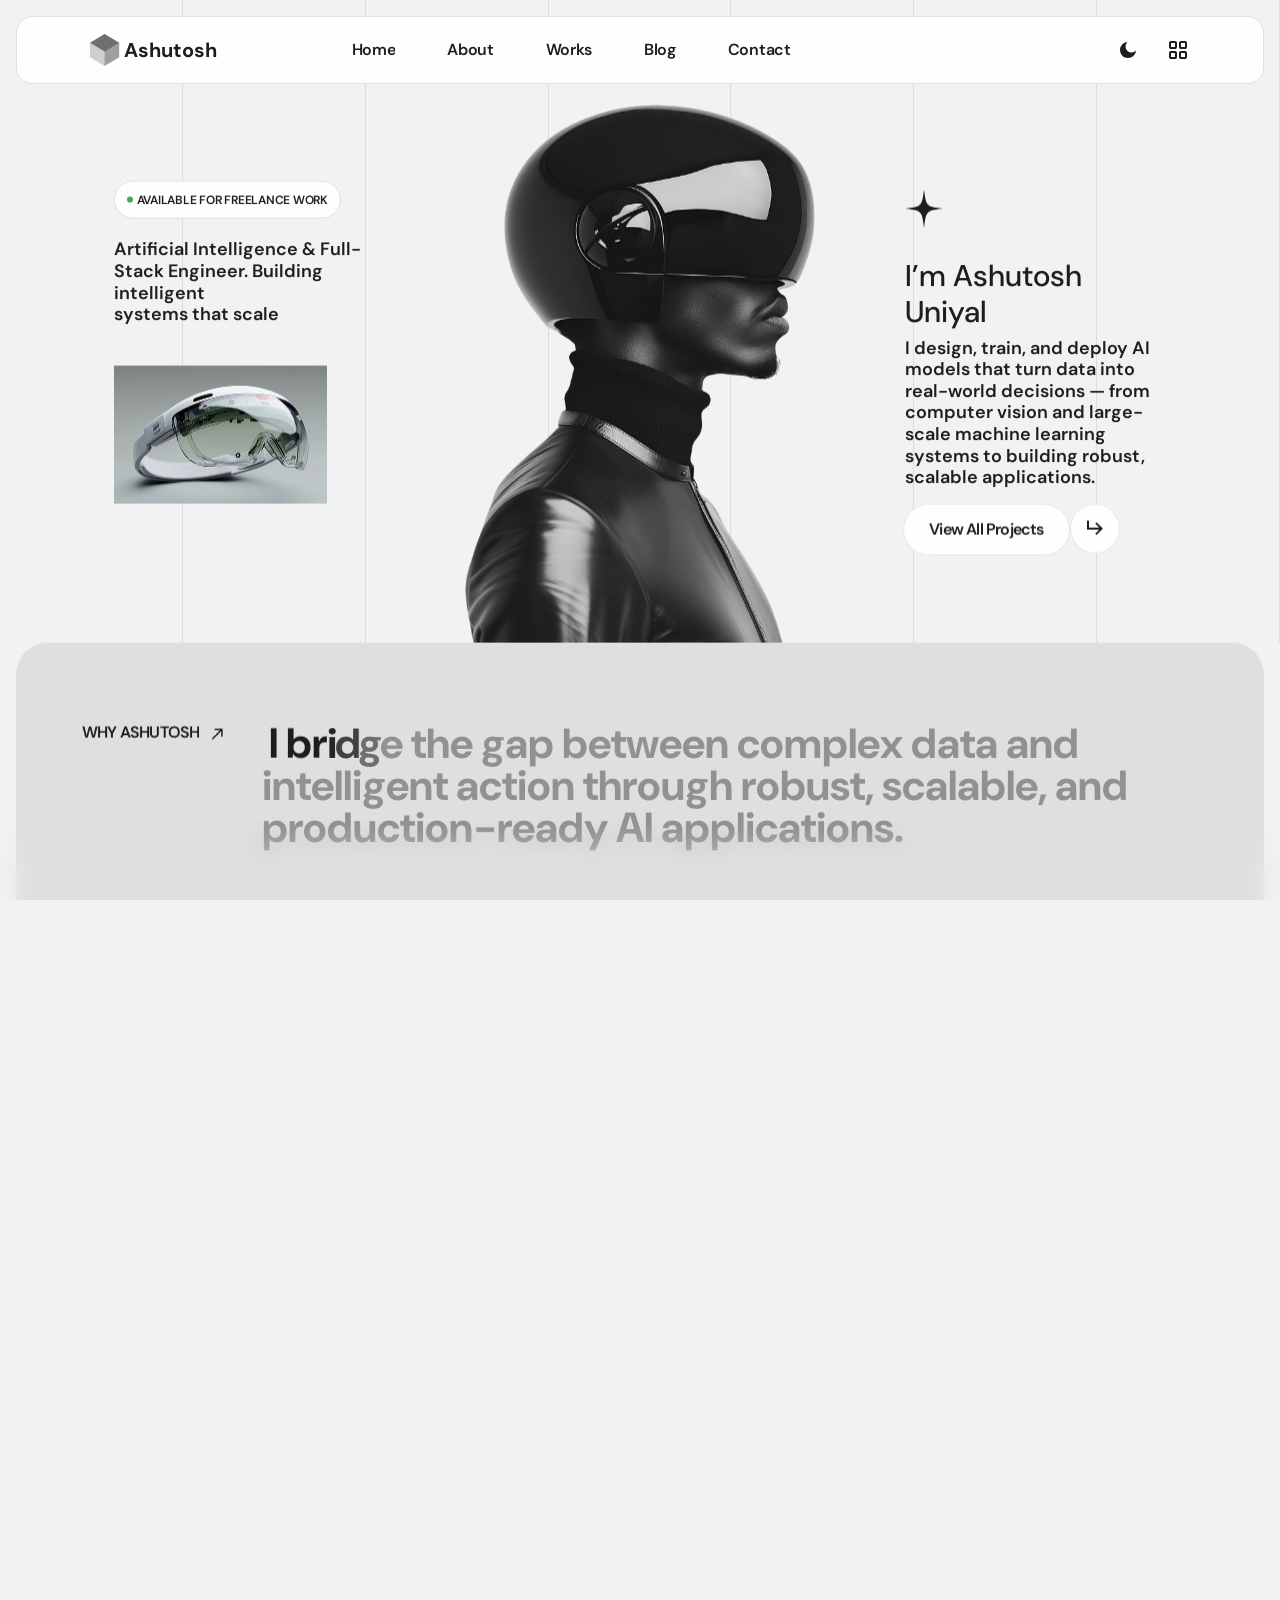
==== commit 7ce4b9f1: "Changed company name" ====
--- a/index.html
+++ b/index.html
@@ -1275,7 +1275,7 @@
                                     <li class="journey-list__item scroll-move-up">
                                         <span class="journey-list__date">Sep 2023 – Present</span>
                                         <div class="journey-list__body">
-                                            <h4 class="h6 journey-list__title neutral-0">Senior Software Engineer <span class="journey-list__company">[EbizOn Digital]</span></h4>
+                                            <h4 class="h6 journey-list__title neutral-0">Senior Software Engineer <span class="journey-list__company">[EbizON]</span></h4>
                                             <p class="journey-list__desc">Architecting scalable AI systems and leading the development and deployment of production-grade machine learning, LLM, and web applications.</p>
                                         </div>
                                         <a href="#" class="journey-list__link" aria-label="View details">
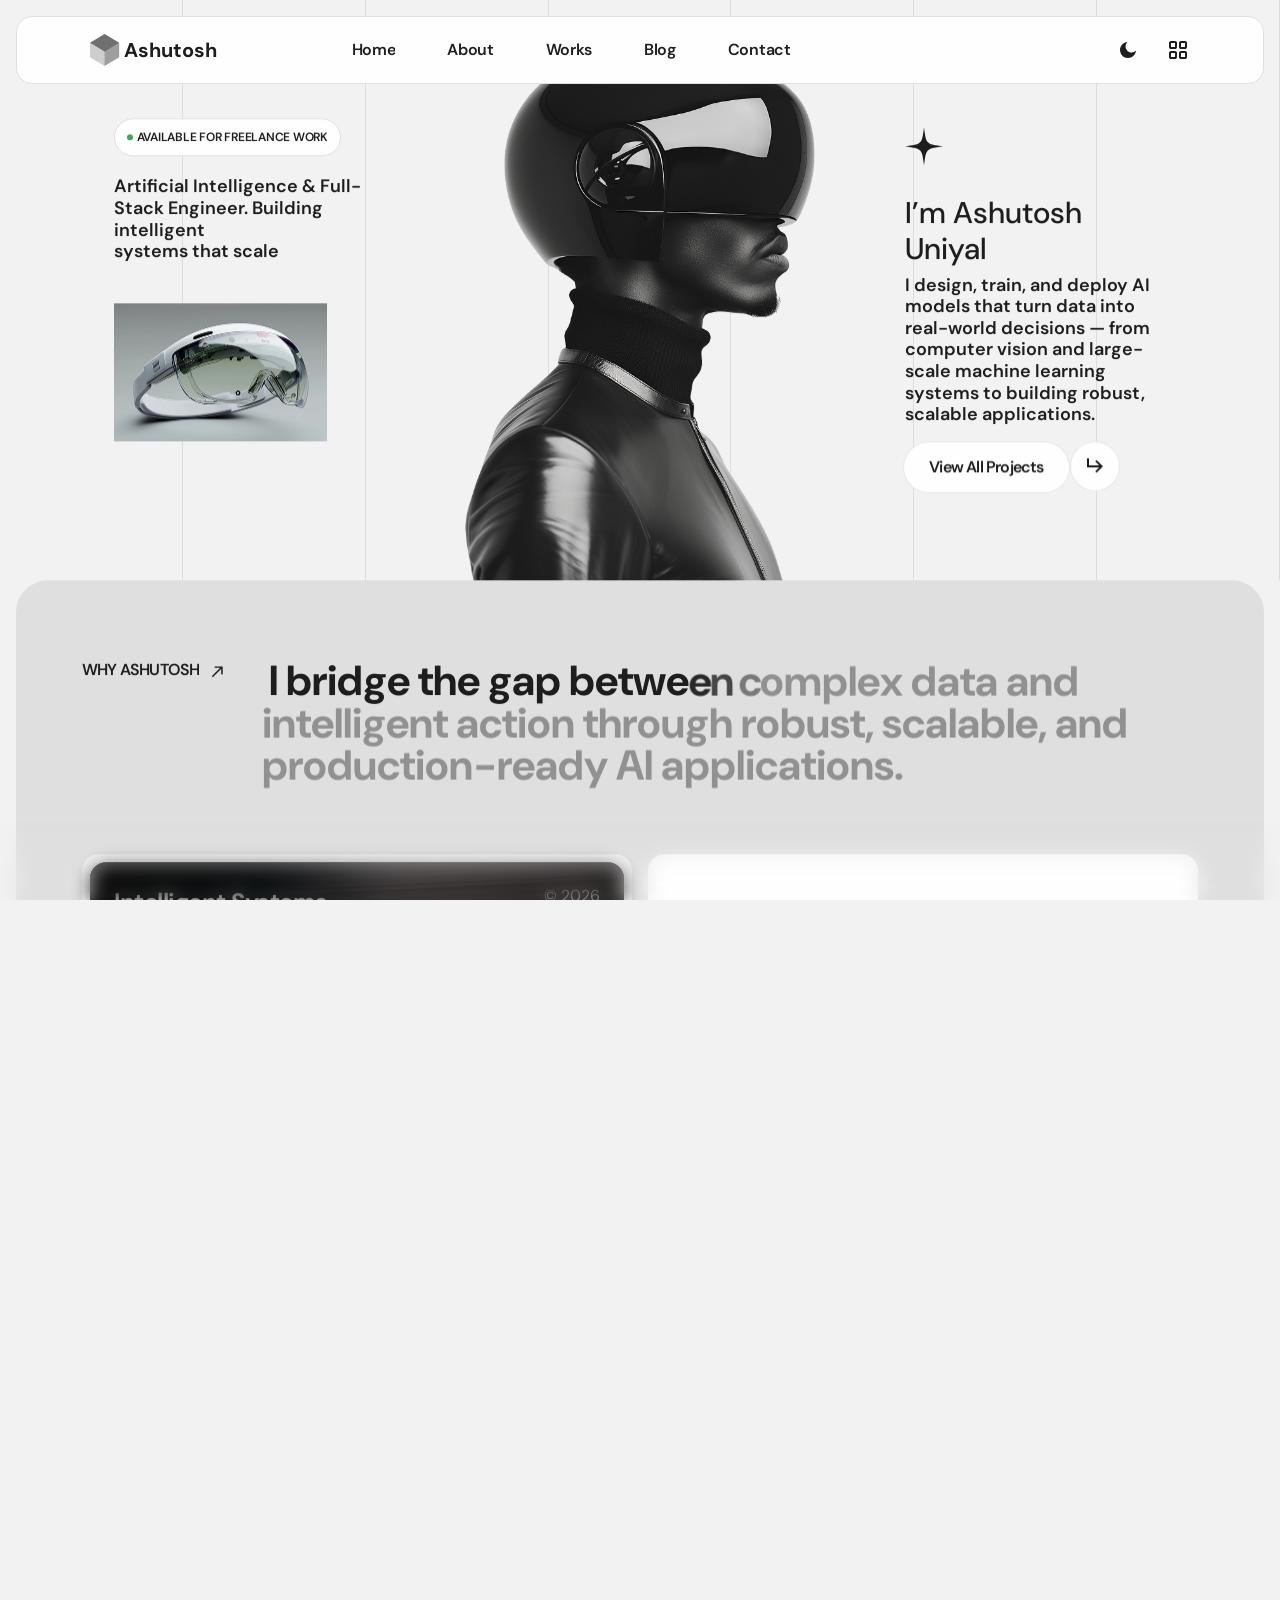
==== commit 5d4303ab: "Updated changes in about page" ====
--- a/index.html
+++ b/index.html
@@ -5,8 +5,8 @@
     <meta charset="UTF-8">
     <meta name="viewport" content="width=device-width, initial-scale=1.0">
     <meta http-equiv="x-ua-compatible" content="ie=edge">
-    <meta name="description" content="Ashutosh — Creative Agency &amp; Portfolio HTML Template. Multi-demo layout kit built with Bootstrap 5.">
-    <title>Ashutosh - Portfolio</title>
+    <meta name="description" content="Ashutosh Uniyal — AI & Full Stack Engineer building scalable AI, machine learning, LLM, and web applications.">
+    <title>Ashutosh Uniyal - AI & Full Stack Engineer</title>
     <!-- Favicon icon-->
     <link rel="shortcut icon" type="image/x-icon" href="assets/imgs/template/logo/favicon.svg">
 
